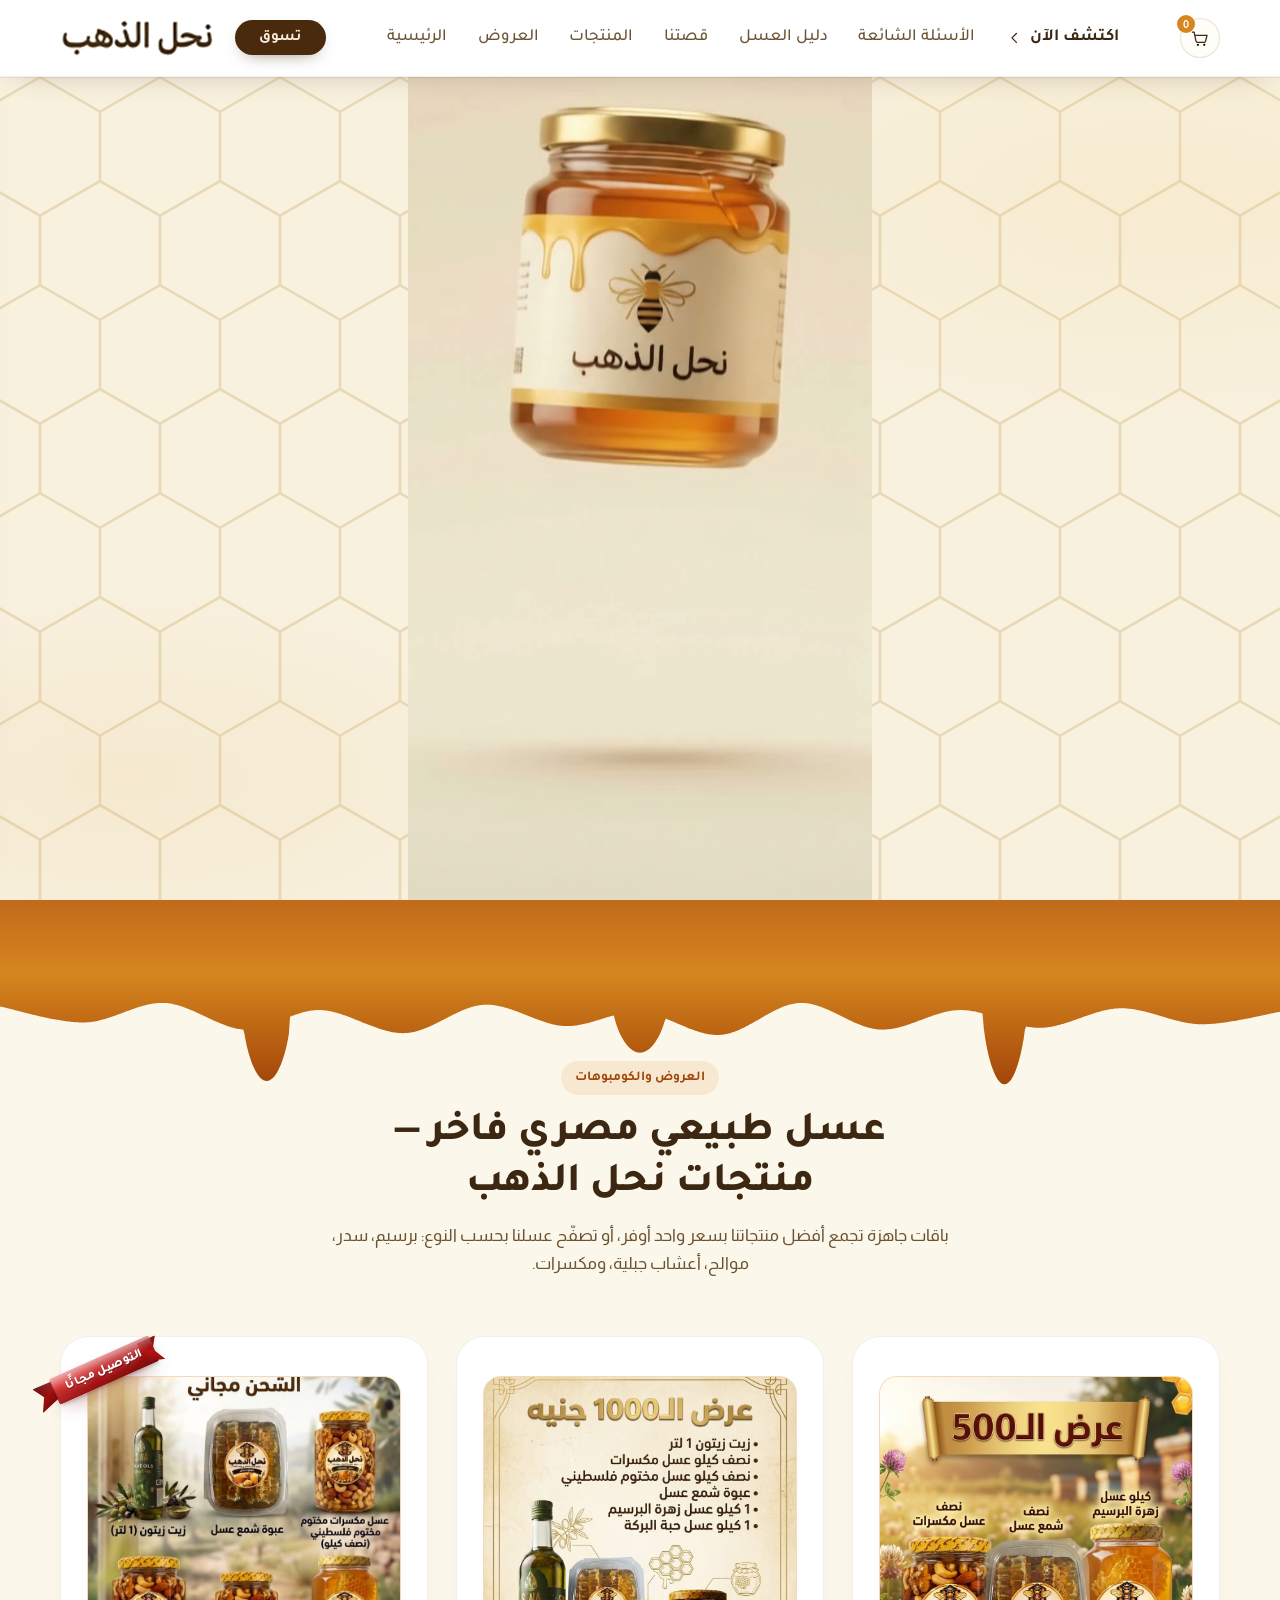
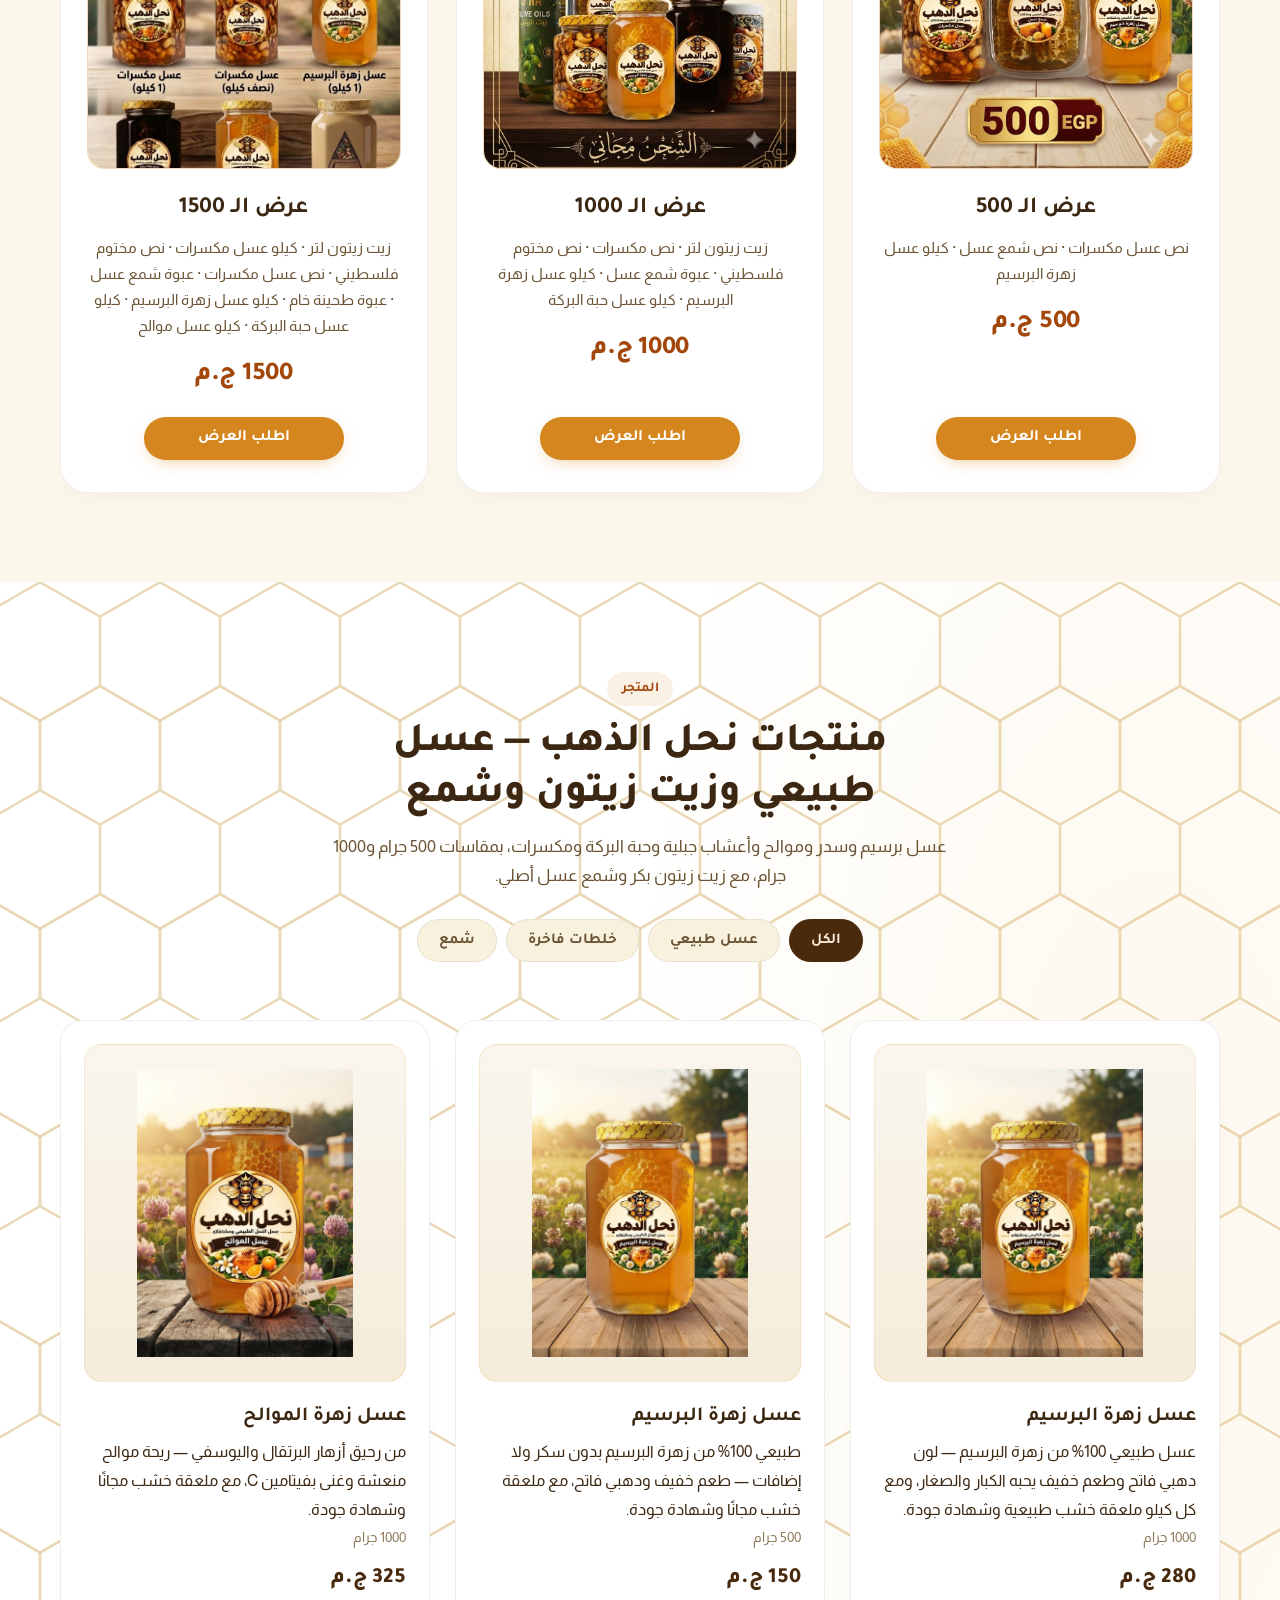
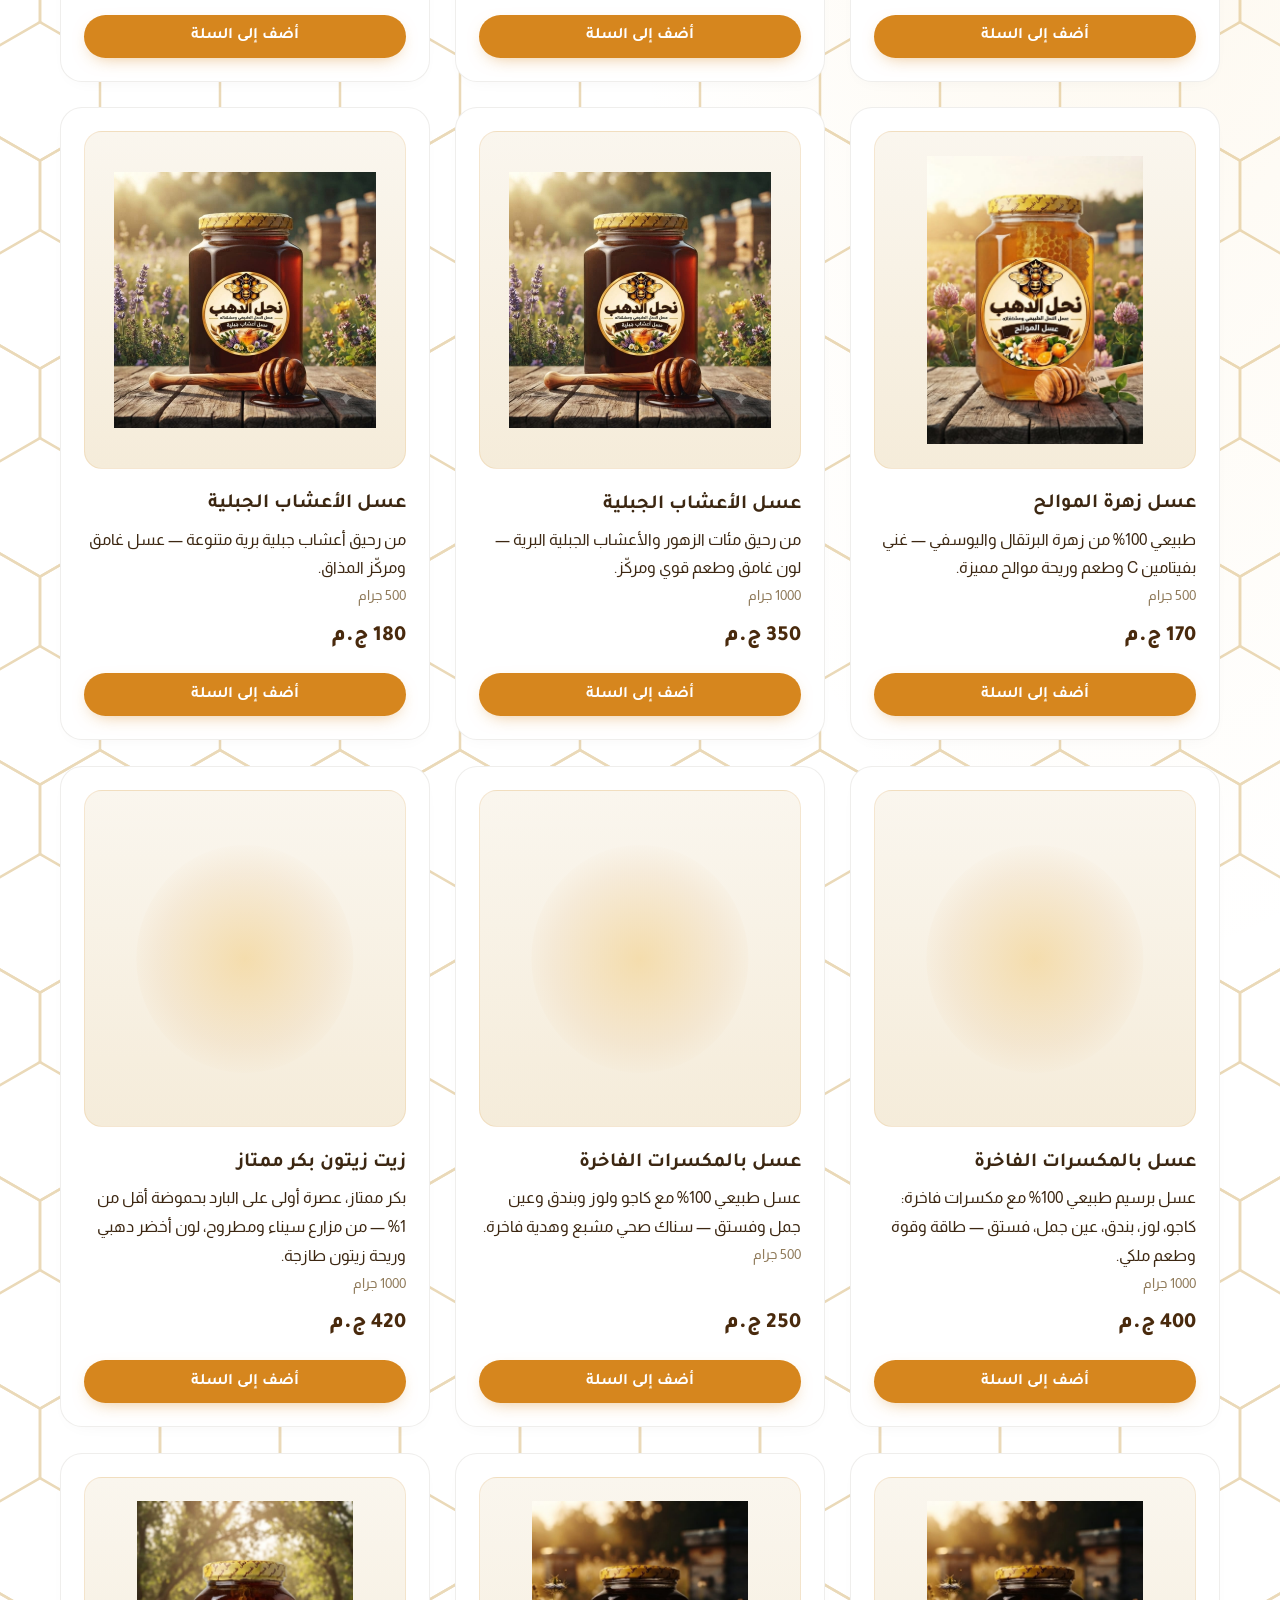
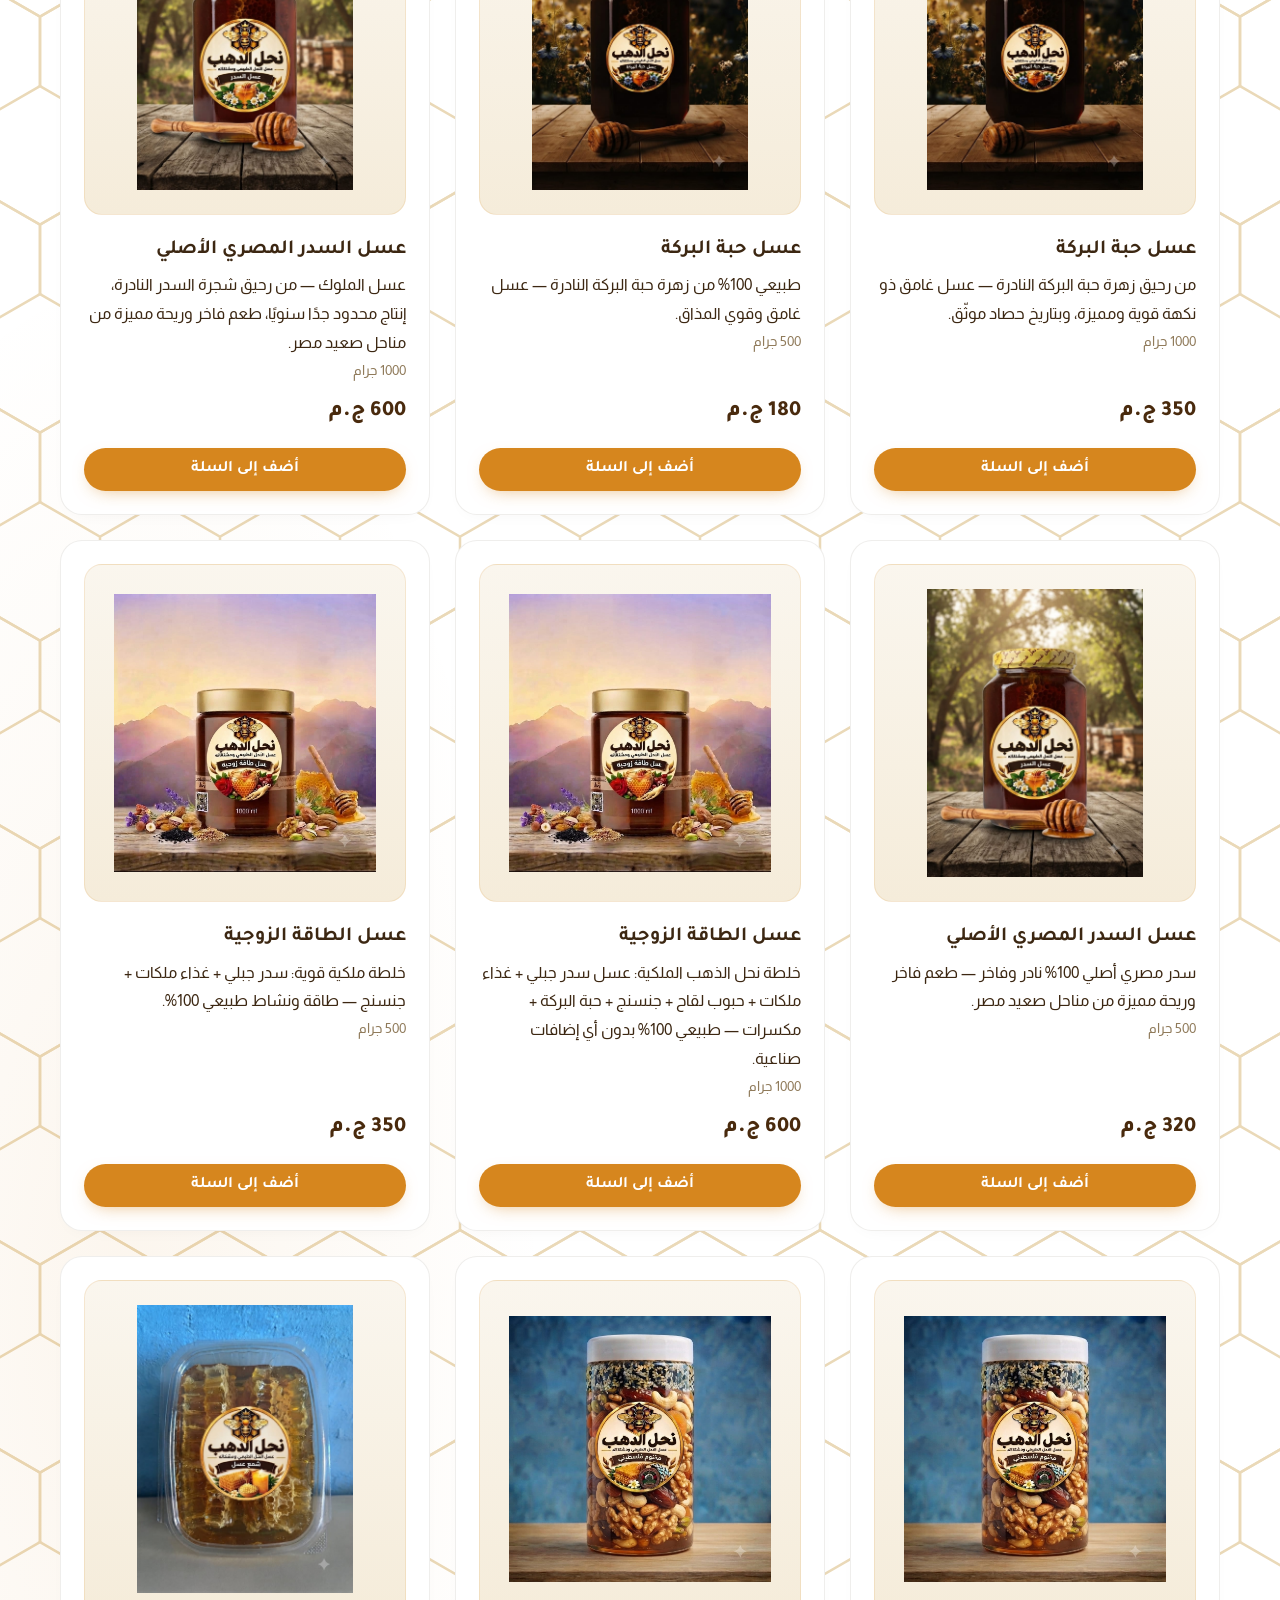
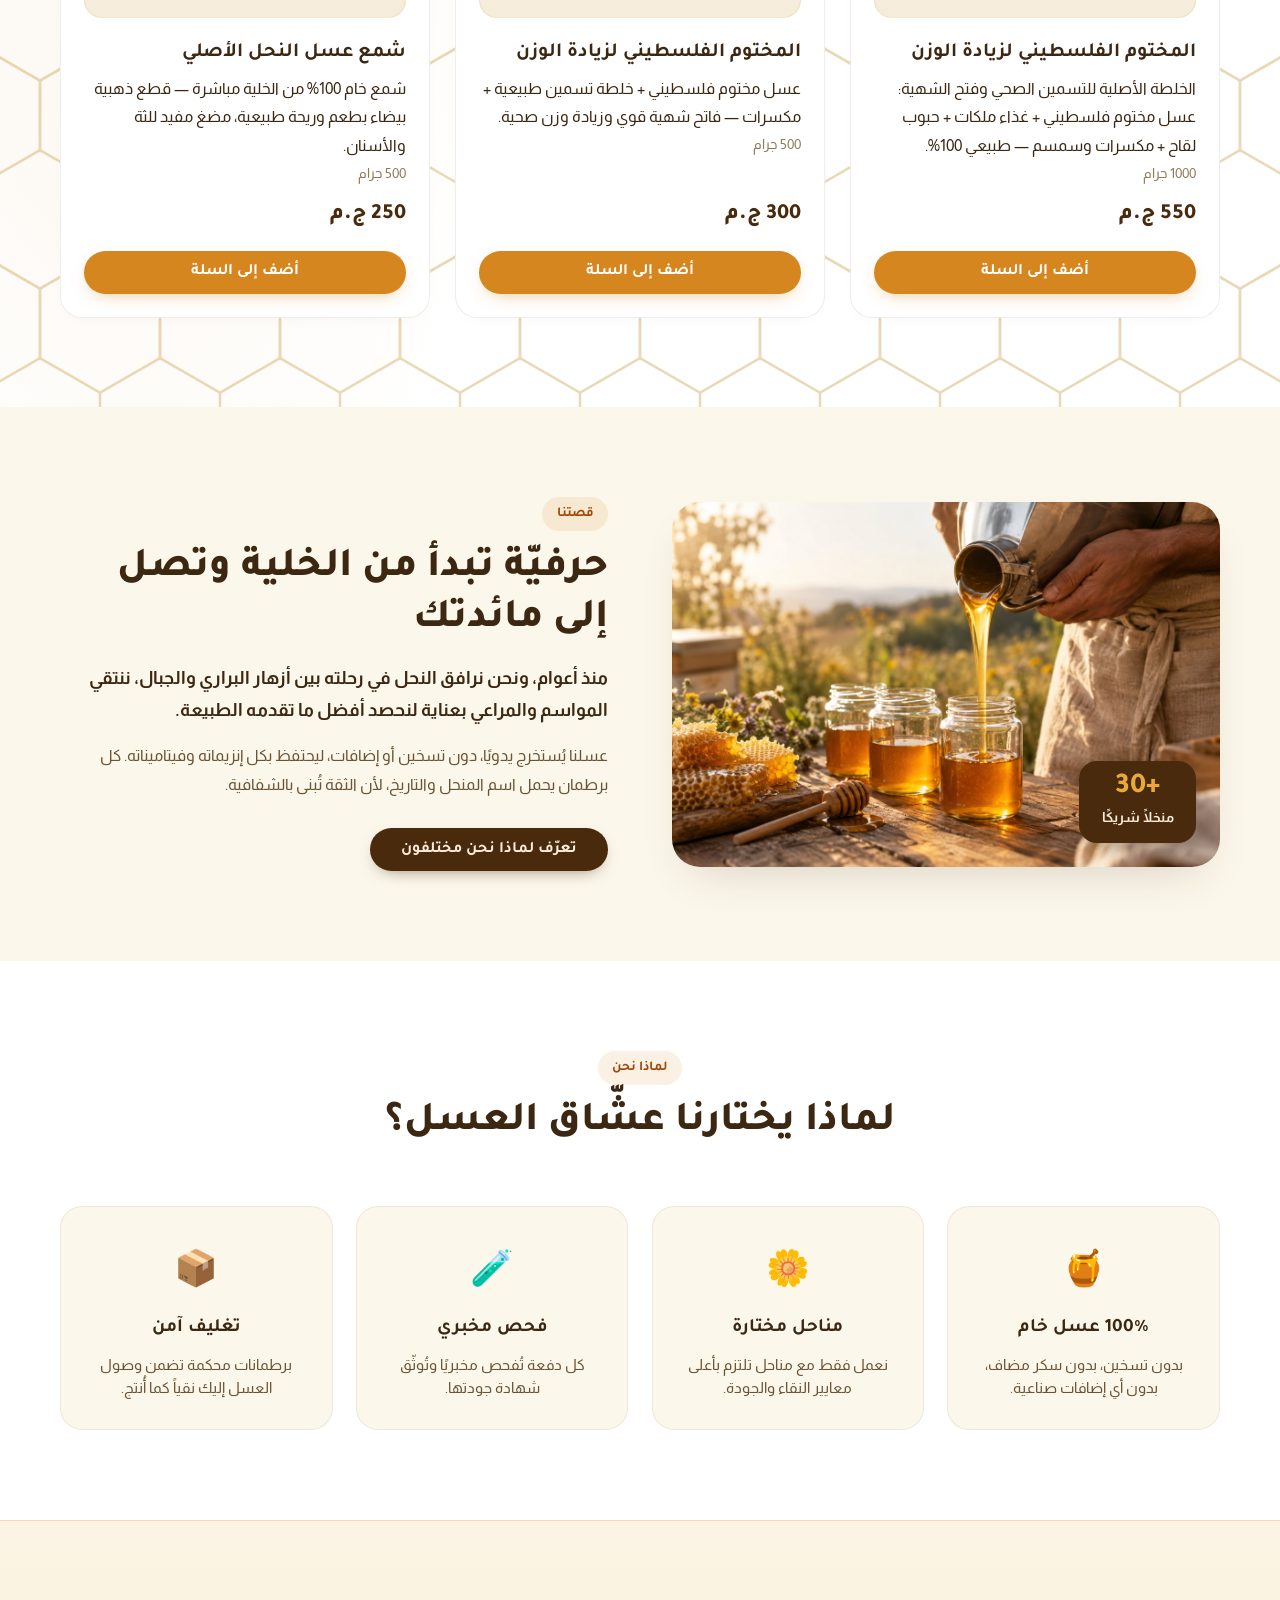
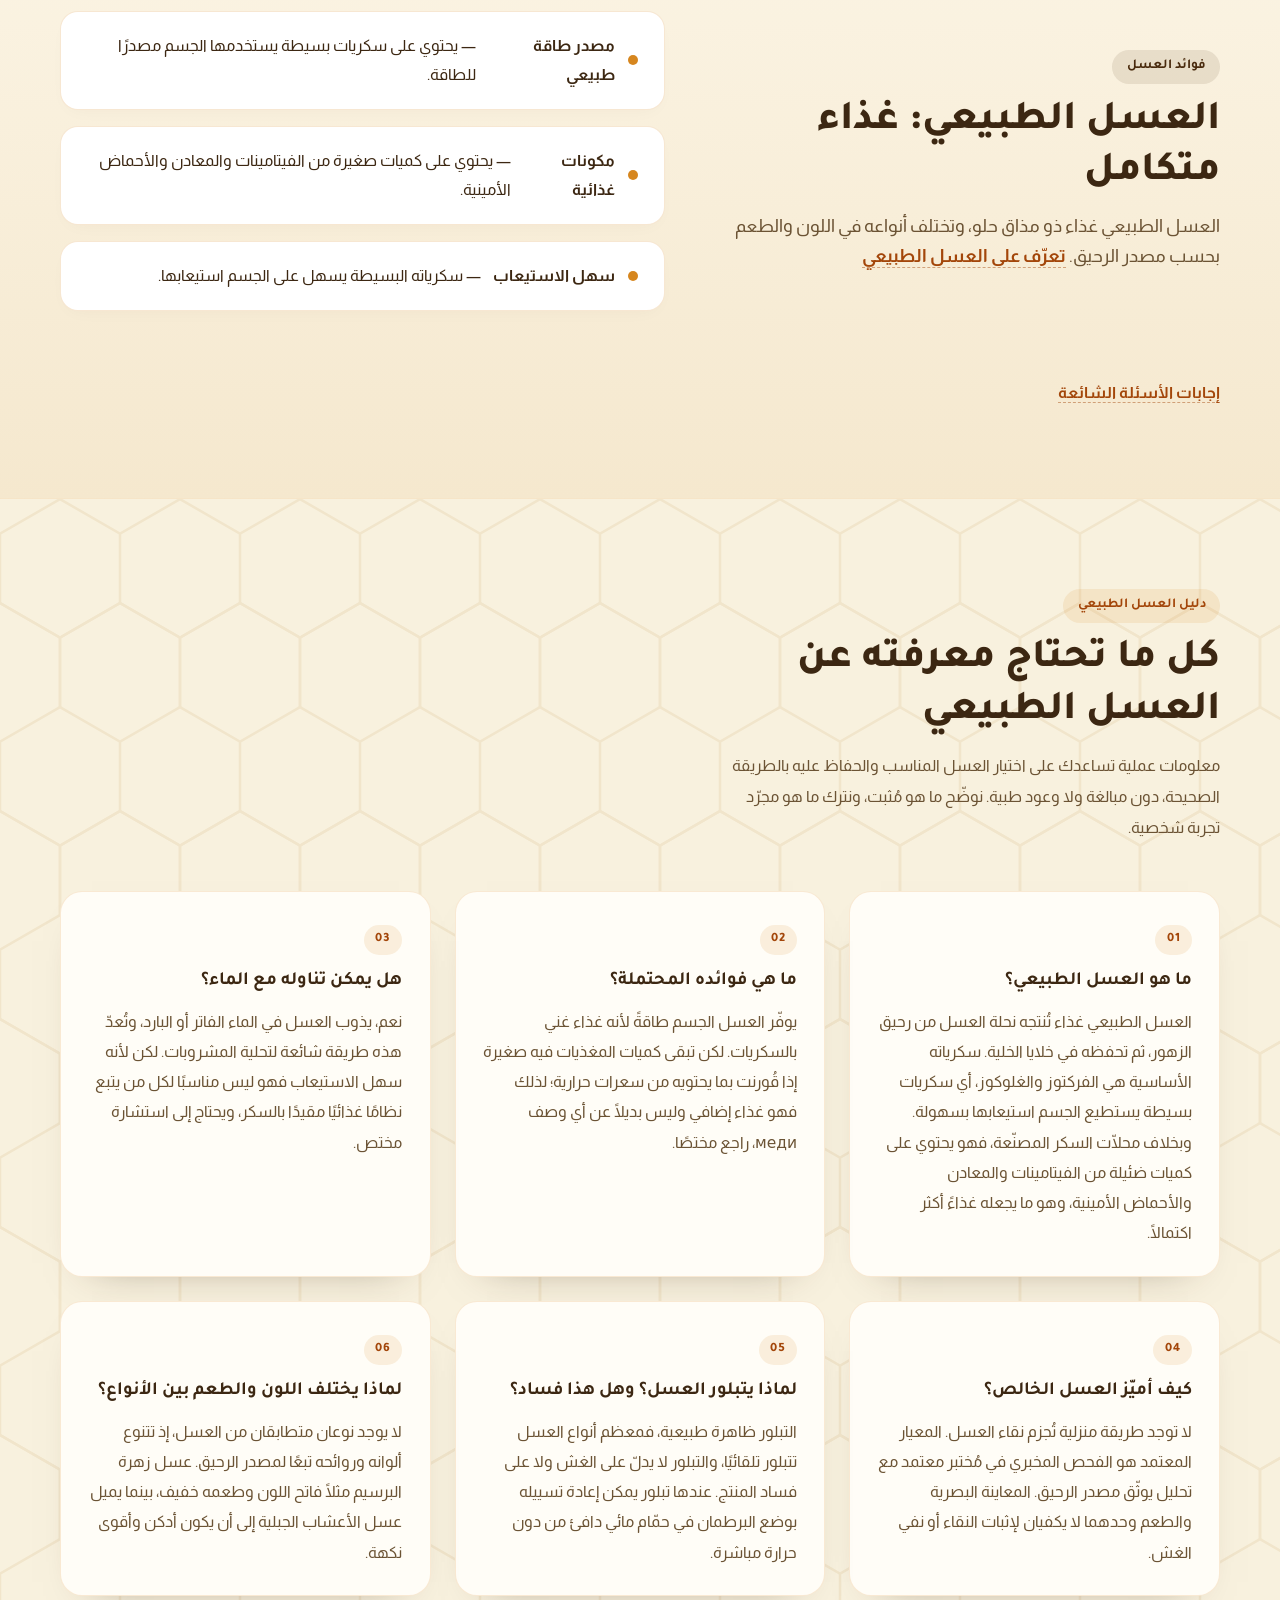
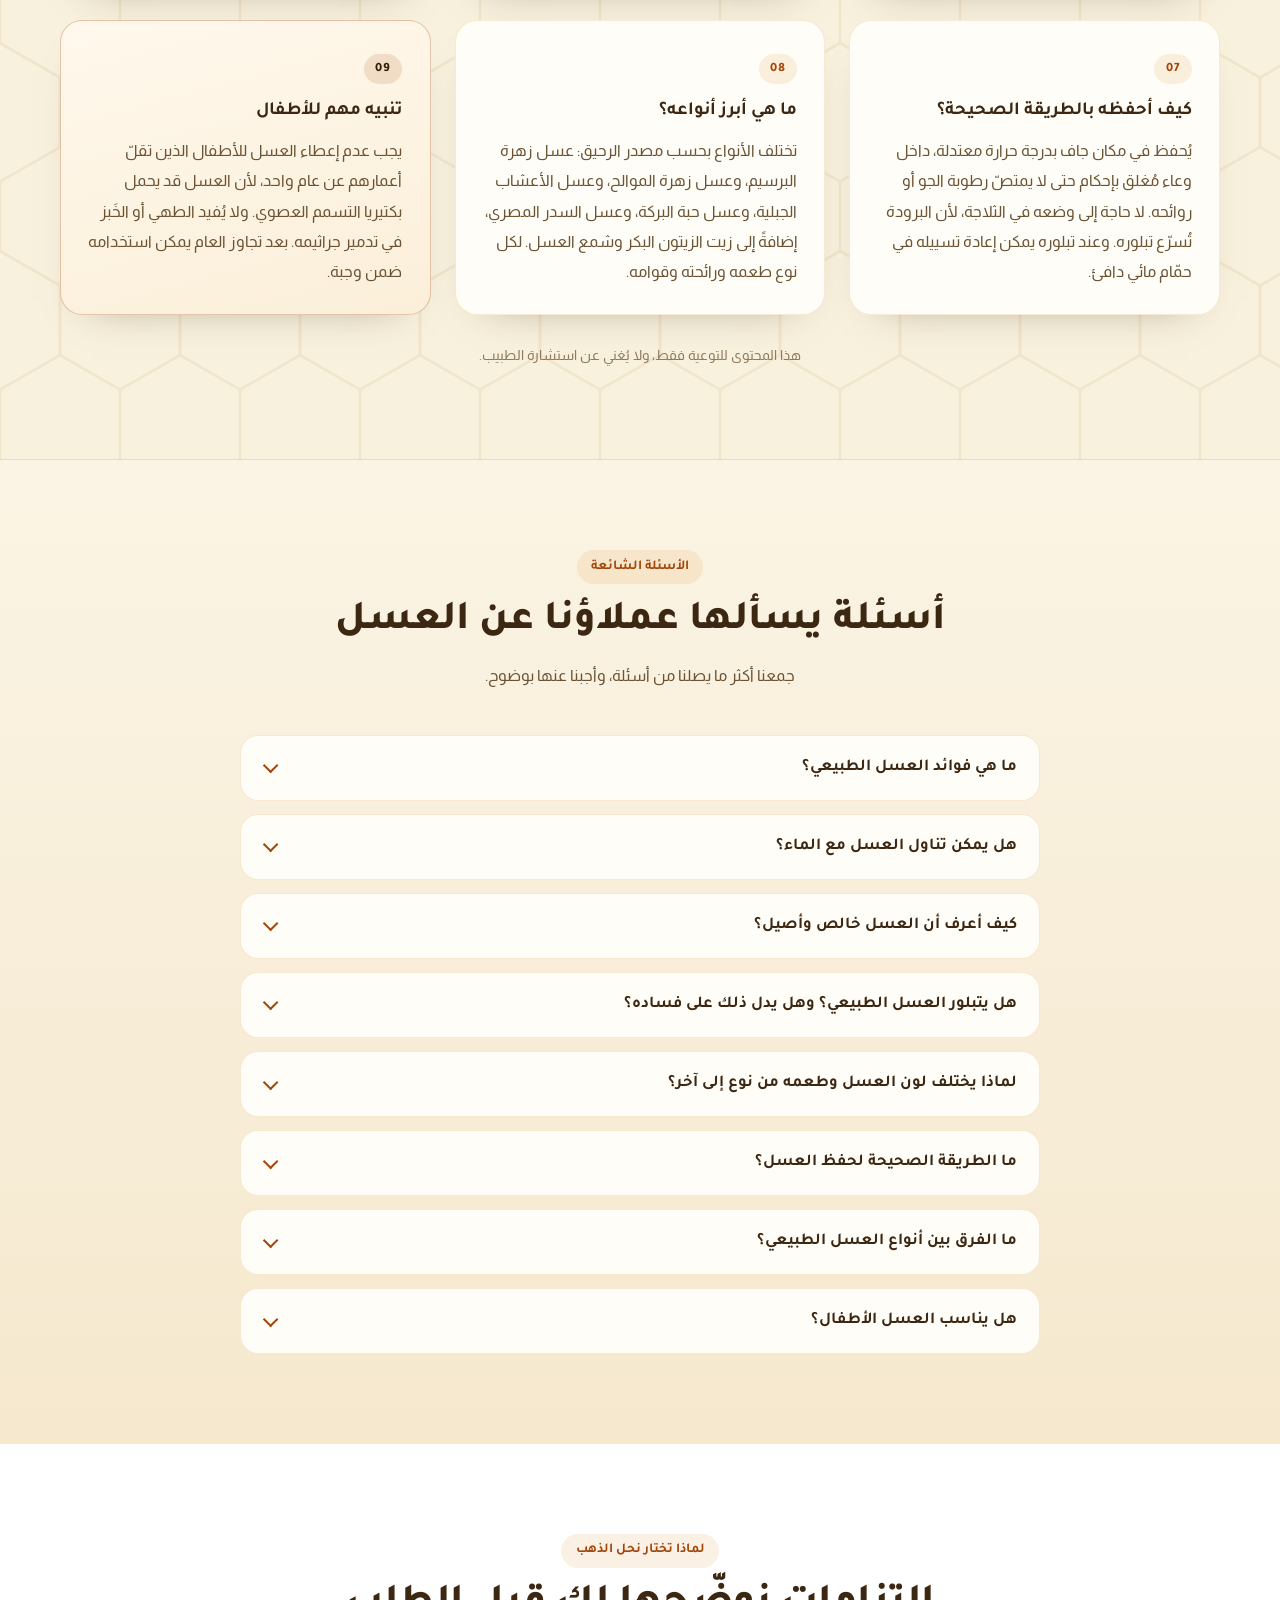
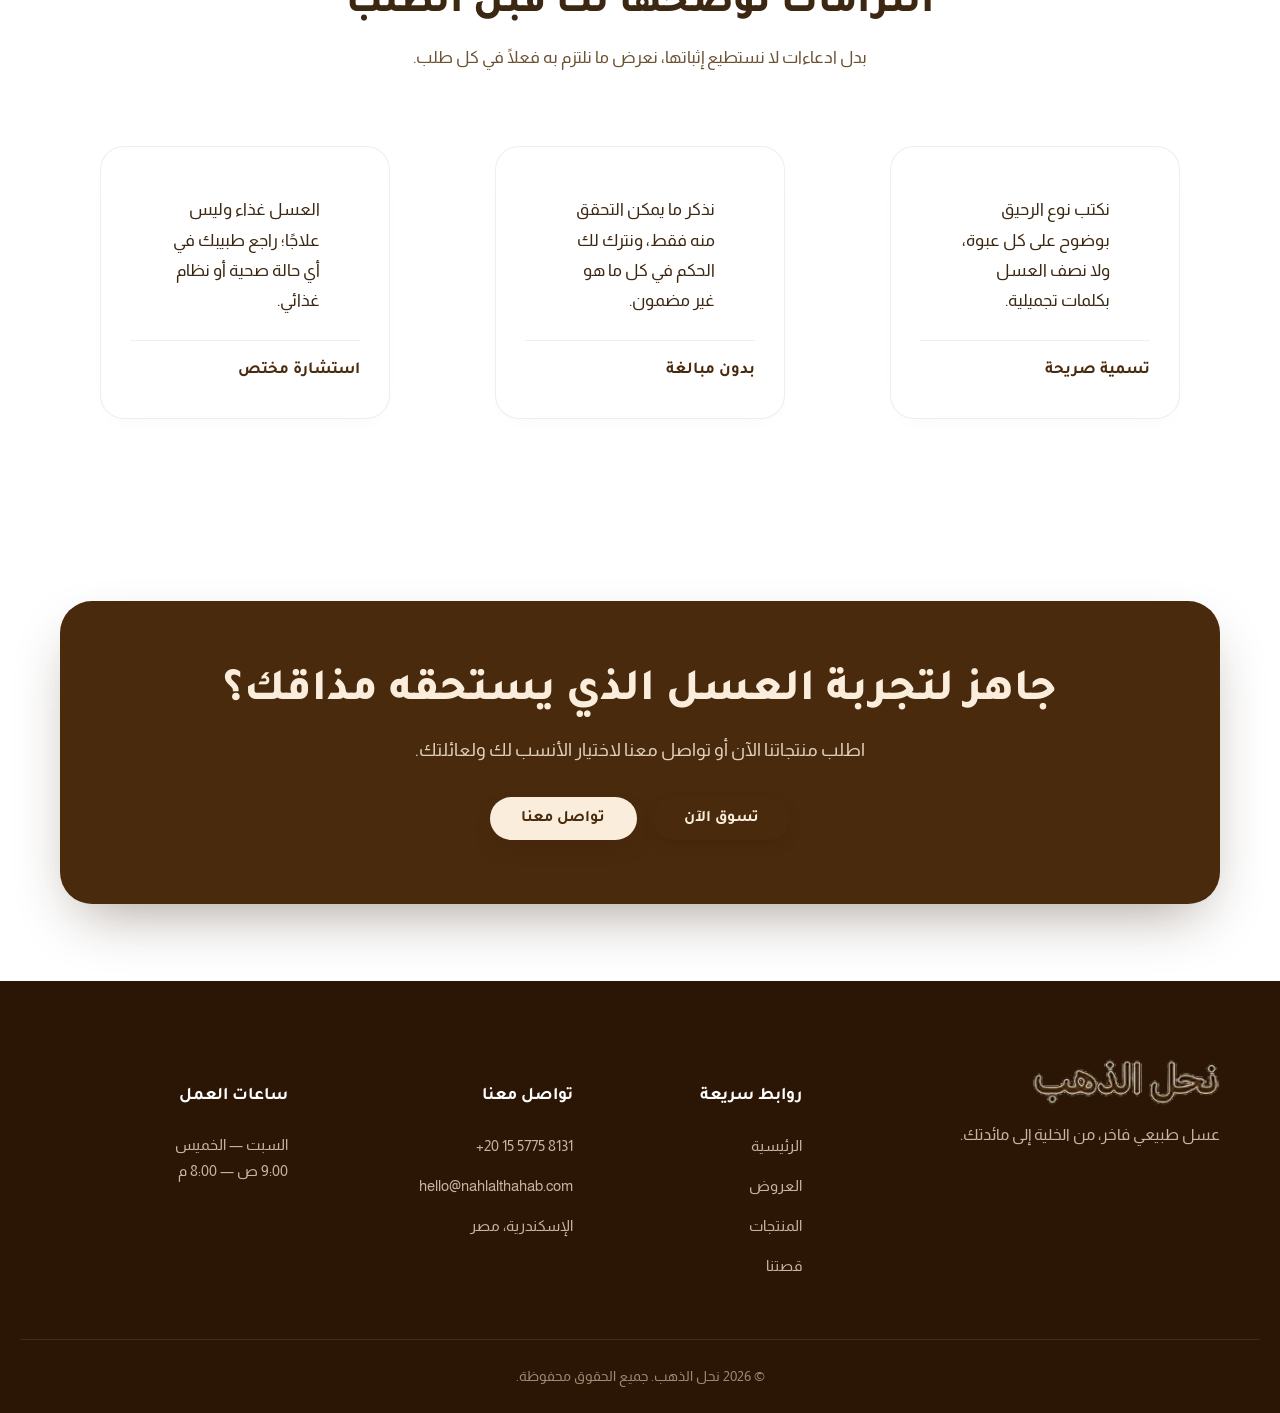
==== index.html @ e9cf7b93 "نحل الذهب — premium Egyptian artisan honey storefront Single-page static site: hero video, 18 produc" ====
<!DOCTYPE html>
<html lang="ar" dir="rtl">
<head>
<meta charset="utf-8">
<meta name="viewport" content="width=device-width, initial-scale=1, viewport-fit=cover">
<meta name="theme-color" content="#F8F1DE">
<title>نحل الذهب | عسل طبيعي مصري فاخر - عسل سدر وبرسيم وموالح</title>
<meta name="description" content="نحل الذهب: متجر عسل طبيعي مصري فاخر. عسل سدر وبرسيم وموالح وأعشاب جبلية وحبة البركة ومكسرات، وزيت زيتون بكر وشمع عسل أصلي. اطلب عبر واتساب مع شحن لكل محافظات مصر.">
<link rel="canonical" href="https://nahlalthahab.com/">
<meta name="robots" content="index, follow, max-image-preview:large, max-snippet:-1, max-video-preview:-1">
<meta name="author" content="نحل الذهب">
<meta name="keywords" content="عسل طبيعي, عسل سدر, عسل برسيم, عسل موالح, عسل حبة البركة, عسل أعشاب جبلية, عسل بالمكسرات, زيت زيتون بكر, شمع عسل, نحل الذهب">

<!-- Open Graph -->
<meta property="og:type" content="website">
<meta property="og:site_name" content="نحل الذهب">
<meta property="og:locale" content="ar_EG">
<meta property="og:title" content="نحل الذهب | عسل طبيعي مصري فاخر - عسل سدر وبرسيم وموالح">
<meta property="og:description" content="نحل الذهب: متجر عسل طبيعي مصري فاخر. عسل سدر وبرسيم وموالح وأعشاب جبلية وحبة البركة ومكسرات، وزيت زيتون بكر وشمع عسل أصلي. اطلب عبر واتساب مع شحن لكل محافظات مصر.">
<meta property="og:url" content="https://nahlalthahab.com/">
<meta property="og:image" content="https://nahlalthahab.com/assets/img/og-cover.jpg">
  <meta property="og:image:width" content="1200">
  <meta property="og:image:height" content="630">
  <meta property="og:image:type" content="image/jpeg">
<meta property="og:image:alt" content="نحل الذهب — عسل طبيعي مصري فاخر">

<!-- Twitter / X -->
<meta name="twitter:card" content="summary_large_image">
  <meta name="twitter:site" content="@nahlalthahab">
  <meta name="twitter:creator" content="@nahlalthahab">
<meta name="twitter:title" content="نحل الذهب | عسل طبيعي مصري فاخر - عسل سدر وبرسيم وموالح">
<meta name="twitter:description" content="نحل الذهب: متجر عسل طبيعي مصري فاخر. عسل سدر وبرسيم وموالح وأعشاب جبلية وحبة البركة ومكسرات، وزيت زيتون بكر وشمع عسل أصلي. اطلب عبر واتساب مع شحن لكل محافظات مصر.">
<meta name="twitter:image" content="https://nahlalthahab.com/assets/img/og-cover.jpg">
<meta name="twitter:image:alt" content="نحل الذهب — عسل طبيعي مصري فاخر">

<!-- Structured data: Organization / WebSite / Store / 18 Products / 3 Offers -->
<script type="application/ld+json">
{
  "@context": "https://schema.org",
  "@graph": [
    {
      "@type": "Organization",
      "@id": "https://nahlalthahab.com/#organization",
      "name": "نحل الذهب",
      "url": "https://nahlalthahab.com/",
      "logo": "https://nahlalthahab.com/assets/img/logo-nahl-al-thahab.png",
      "description": "متجر عسل طبيعي مصري فاخر ومناحل نحل مختارة.",
      "email": "hello@nahlalthahab.com",
      "telephone": "+201557758131",
      "address": {
        "@type": "PostalAddress",
        "addressLocality": "الإسكندرية",
        "addressCountry": "EG"
      },
      "contactPoint": [
        {
          "@type": "ContactPoint",
          "telephone": "+201557758131",
          "contactType": "customer service",
          "areaServed": "EG",
          "availableLanguage": "ar"
        }
      ]
    },
    {
      "@type": "WebSite",
      "@id": "https://nahlalthahab.com/#website",
      "url": "https://nahlalthahab.com/",
      "name": "نحل الذهب",
      "inLanguage": "ar-EG",
      "publisher": {
        "@id": "https://nahlalthahab.com/#organization"
      }
    },
    {
      "@type": "Store",
      "@id": "https://nahlalthahab.com/#store",
      "name": "نحل الذهب",
      "url": "https://nahlalthahab.com/",
      "image": "https://nahlalthahab.com/assets/img/logo-nahl-al-thahab.png",
      "description": "متجر نحل الذهب: عسل طبيعي مصري فاخر، عسل سدر، برسيم، موالح، مكسرات، وزيت زيتون بكر.",
      "telephone": "+201557758131",
      "currenciesAccepted": "EGP",
      "paymentAccepted": "Cash on delivery, WhatsApp",
      "address": {
        "@type": "PostalAddress",
        "addressLocality": "الإسكندرية",
        "addressCountry": "EG"
      },
      "areaServed": {
        "@type": "Country",
        "name": "Egypt"
      },
      "hasOfferCatalog": {
        "@type": "OfferCatalog",
        "name": "منتجات نحل الذهب",
        "itemListElement": [
          {
            "@type": "Offer",
            "position": 1,
            "itemOffered": {
              "@type": "Product",
              "name": "عسل زهرة البرسيم - 1000 جرام",
              "image": [
                "https://nahlalthahab.com/assets/img/products/p01-clover-1kg.jpg"
              ],
              "description": "عسل طبيعي 100% من زهرة البرسيم، لون دهبي فاتح وطعم خفيف، مع ملعقة خشب طبيعية وشهادة جودة.",
              "brand": {
                "@type": "Brand",
                "name": "نحل الذهب"
              },
              "offers": {
                "@type": "Offer",
                "url": "https://nahlalthahab.com/#products",
                "priceCurrency": "EGP",
                "price": "280",
                "availability": "https://schema.org/InStock",
                "itemCondition": "https://schema.org/NewCondition",
                "areaServed": "EG",
                "seller": {
                  "@type": "Organization",
                  "name": "نحل الذهب"
                }
              }
            }
          },
          {
            "@type": "Offer",
            "position": 2,
            "itemOffered": {
              "@type": "Product",
              "name": "عسل زهرة البرسيم - 500 جرام",
              "image": [
                "https://nahlalthahab.com/assets/img/products/p02-clover-500g.jpg"
              ],
              "description": "عسل طبيعي 100% من زهرة البرسيم بدون سكر ولا إضافات، طعم خفيف ودهبي فاتح، مع ملعقة خشب مجانًا.",
              "brand": {
                "@type": "Brand",
                "name": "نحل الذهب"
              },
              "offers": {
                "@type": "Offer",
                "url": "https://nahlalthahab.com/#products",
                "priceCurrency": "EGP",
                "price": "150",
                "availability": "https://schema.org/InStock",
                "itemCondition": "https://schema.org/NewCondition",
                "areaServed": "EG",
                "seller": {
                  "@type": "Organization",
                  "name": "نحل الذهب"
                }
              }
            }
          },
          {
            "@type": "Offer",
            "position": 3,
            "itemOffered": {
              "@type": "Product",
              "name": "عسل زهرة الموالح - 1000 جرام",
              "image": [
                "https://nahlalthahab.com/assets/img/products/p03-citrus-1kg.jpg"
              ],
              "description": "عسل من رحيق أزهار البرتقال واليوسفي، ريحة موالح منعشة وغني بفيتامين C، مع ملعقة خشب مجانًا.",
              "brand": {
                "@type": "Brand",
                "name": "نحل الذهب"
              },
              "offers": {
                "@type": "Offer",
                "url": "https://nahlalthahab.com/#products",
                "priceCurrency": "EGP",
                "price": "325",
                "availability": "https://schema.org/InStock",
                "itemCondition": "https://schema.org/NewCondition",
                "areaServed": "EG",
                "seller": {
                  "@type": "Organization",
                  "name": "نحل الذهب"
                }
              }
            }
          },
          {
            "@type": "Offer",
            "position": 4,
            "itemOffered": {
              "@type": "Product",
              "name": "عسل زهرة الموالح - 500 جرام",
              "image": [
                "https://nahlalthahab.com/assets/img/products/p04-citrus-500g.jpg"
              ],
              "description": "عسل طبيعي 100% من زهرة البرتقال واليوسفي، غني بفيتامين C وطعم وريحة موالح مميزة.",
              "brand": {
                "@type": "Brand",
                "name": "نحل الذهب"
              },
              "offers": {
                "@type": "Offer",
                "url": "https://nahlalthahab.com/#products",
                "priceCurrency": "EGP",
                "price": "170",
                "availability": "https://schema.org/InStock",
                "itemCondition": "https://schema.org/NewCondition",
                "areaServed": "EG",
                "seller": {
                  "@type": "Organization",
                  "name": "نحل الذهب"
                }
              }
            }
          },
          {
            "@type": "Offer",
            "position": 5,
            "itemOffered": {
              "@type": "Product",
              "name": "عسل الأعشاب الجبلية - 1000 جرام",
              "image": [
                "https://nahlalthahab.com/assets/img/products/p05-mountain-herbs-1kg.jpg"
              ],
              "description": "عسل من رحيق مئات الزهور والأعشاب الجبلية البرية، لون غامق وطعم قوي.",
              "brand": {
                "@type": "Brand",
                "name": "نحل الذهب"
              },
              "offers": {
                "@type": "Offer",
                "url": "https://nahlalthahab.com/#products",
                "priceCurrency": "EGP",
                "price": "350",
                "availability": "https://schema.org/InStock",
                "itemCondition": "https://schema.org/NewCondition",
                "areaServed": "EG",
                "seller": {
                  "@type": "Organization",
                  "name": "نحل الذهب"
                }
              }
            }
          },
          {
            "@type": "Offer",
            "position": 6,
            "itemOffered": {
              "@type": "Product",
              "name": "عسل الأعشاب الجبلية - 500 جرام",
              "image": [
                "https://nahlalthahab.com/assets/img/products/p06-mountain-herbs-500g.jpg"
              ],
              "description": "عسل من رحيق أعشاب جبلية برية متنوعة، غامق ومركّز المذاق.",
              "brand": {
                "@type": "Brand",
                "name": "نحل الذهب"
              },
              "offers": {
                "@type": "Offer",
                "url": "https://nahlalthahab.com/#products",
                "priceCurrency": "EGP",
                "price": "180",
                "availability": "https://schema.org/InStock",
                "itemCondition": "https://schema.org/NewCondition",
                "areaServed": "EG",
                "seller": {
                  "@type": "Organization",
                  "name": "نحل الذهب"
                }
              }
            }
          },
          {
            "@type": "Offer",
            "position": 7,
            "itemOffered": {
              "@type": "Product",
              "name": "عسل بالمكسرات الفاخرة - 1000 جرام",
              "image": [
                "https://nahlalthahab.com/assets/img/products/p07-nuts-1kg.jpg"
              ],
              "description": "عسل برسيم طبيعي 100% مع مكسرات فاخرة: كاجو، لوز، بندق، عين جمل، فستق.",
              "brand": {
                "@type": "Brand",
                "name": "نحل الذهب"
              },
              "offers": {
                "@type": "Offer",
                "url": "https://nahlalthahab.com/#products",
                "priceCurrency": "EGP",
                "price": "400",
                "availability": "https://schema.org/InStock",
                "itemCondition": "https://schema.org/NewCondition",
                "areaServed": "EG",
                "seller": {
                  "@type": "Organization",
                  "name": "نحل الذهب"
                }
              }
            }
          },
          {
            "@type": "Offer",
            "position": 8,
            "itemOffered": {
              "@type": "Product",
              "name": "عسل بالمكسرات الفاخرة - 500 جرام",
              "image": [
                "https://nahlalthahab.com/assets/img/products/p08-nuts-500g.jpg"
              ],
              "description": "عسل طبيعي 100% مع كاجو ولوز وبندق وعين جمل وفستق، سناك صحي مشبع وهدية فاخرة.",
              "brand": {
                "@type": "Brand",
                "name": "نحل الذهب"
              },
              "offers": {
                "@type": "Offer",
                "url": "https://nahlalthahab.com/#products",
                "priceCurrency": "EGP",
                "price": "250",
                "availability": "https://schema.org/InStock",
                "itemCondition": "https://schema.org/NewCondition",
                "areaServed": "EG",
                "seller": {
                  "@type": "Organization",
                  "name": "نحل الذهب"
                }
              }
            }
          },
          {
            "@type": "Offer",
            "position": 9,
            "itemOffered": {
              "@type": "Product",
              "name": "زيت زيتون بكر ممتاز - 1000 جرام",
              "image": [
                "https://nahlalthahab.com/assets/img/products/p09-olive-oil-1l.jpg"
              ],
              "description": "زيت زيتون بكر ممتاز، عصرة أولى على البارد بحموضة أقل من 1%، من مزارع سيناء ومطروح.",
              "brand": {
                "@type": "Brand",
                "name": "نحل الذهب"
              },
              "offers": {
                "@type": "Offer",
                "url": "https://nahlalthahab.com/#products",
                "priceCurrency": "EGP",
                "price": "420",
                "availability": "https://schema.org/InStock",
                "itemCondition": "https://schema.org/NewCondition",
                "areaServed": "EG",
                "seller": {
                  "@type": "Organization",
                  "name": "نحل الذهب"
                }
              }
            }
          },
          {
            "@type": "Offer",
            "position": 10,
            "itemOffered": {
              "@type": "Product",
              "name": "عسل حبة البركة - 1000 جرام",
              "image": [
                "https://nahlalthahab.com/assets/img/products/p10-blackseed-1kg.jpg"
              ],
              "description": "من رحيق زهرة حبة البركة النادرة — عسل غامق ذو نكهة قوية ومميزة، وبتاريخ حصاد موثّق.",
              "brand": {
                "@type": "Brand",
                "name": "نحل الذهب"
              },
              "offers": {
                "@type": "Offer",
                "url": "https://nahlalthahab.com/#products",
                "priceCurrency": "EGP",
                "price": "350",
                "availability": "https://schema.org/InStock",
                "itemCondition": "https://schema.org/NewCondition",
                "areaServed": "EG",
                "seller": {
                  "@type": "Organization",
                  "name": "نحل الذهب"
                }
              }
            }
          },
          {
            "@type": "Offer",
            "position": 11,
            "itemOffered": {
              "@type": "Product",
              "name": "عسل حبة البركة - 500 جرام",
              "image": [
                "https://nahlalthahab.com/assets/img/products/p11-blackseed-500g.jpg"
              ],
              "description": "طبيعي 100% من زهرة حبة البركة النادرة — عسل غامق وقوي المذاق.",
              "brand": {
                "@type": "Brand",
                "name": "نحل الذهب"
              },
              "offers": {
                "@type": "Offer",
                "url": "https://nahlalthahab.com/#products",
                "priceCurrency": "EGP",
                "price": "180",
                "availability": "https://schema.org/InStock",
                "itemCondition": "https://schema.org/NewCondition",
                "areaServed": "EG",
                "seller": {
                  "@type": "Organization",
                  "name": "نحل الذهب"
                }
              }
            }
          },
          {
            "@type": "Offer",
            "position": 12,
            "itemOffered": {
              "@type": "Product",
              "name": "عسل السدر المصري الأصلي - 1000 جرام",
              "image": [
                "https://nahlalthahab.com/assets/img/products/p12-sidr-1kg.jpg"
              ],
              "description": "عسل الملوك من رحيق شجرة السدر النادرة، إنتاج محدود جدًا سنويًا، من مناحل صعيد مصر.",
              "brand": {
                "@type": "Brand",
                "name": "نحل الذهب"
              },
              "offers": {
                "@type": "Offer",
                "url": "https://nahlalthahab.com/#products",
                "priceCurrency": "EGP",
                "price": "600",
                "availability": "https://schema.org/InStock",
                "itemCondition": "https://schema.org/NewCondition",
                "areaServed": "EG",
                "seller": {
                  "@type": "Organization",
                  "name": "نحل الذهب"
                }
              }
            }
          },
          {
            "@type": "Offer",
            "position": 13,
            "itemOffered": {
              "@type": "Product",
              "name": "عسل السدر المصري الأصلي - 500 جرام",
              "image": [
                "https://nahlalthahab.com/assets/img/products/p13-sidr-500g.jpg"
              ],
              "description": "سدر مصري أصلي 100% نادر وفاخر — طعم فاخر وريحة مميزة من مناحل صعيد مصر.",
              "brand": {
                "@type": "Brand",
                "name": "نحل الذهب"
              },
              "offers": {
                "@type": "Offer",
                "url": "https://nahlalthahab.com/#products",
                "priceCurrency": "EGP",
                "price": "320",
                "availability": "https://schema.org/InStock",
                "itemCondition": "https://schema.org/NewCondition",
                "areaServed": "EG",
                "seller": {
                  "@type": "Organization",
                  "name": "نحل الذهب"
                }
              }
            }
          },
          {
            "@type": "Offer",
            "position": 14,
            "itemOffered": {
              "@type": "Product",
              "name": "عسل الطاقة الزوجية - 1000 جرام",
              "image": [
                "https://nahlalthahab.com/assets/img/products/p14-royal-energy-1kg.jpg"
              ],
              "description": "خلطة ملكية: عسل سدر جبلي مع غذاء ملكات وحبوب لقاح وجنسنج وحبة البركة ومكسرات.",
              "brand": {
                "@type": "Brand",
                "name": "نحل الذهب"
              },
              "offers": {
                "@type": "Offer",
                "url": "https://nahlalthahab.com/#products",
                "priceCurrency": "EGP",
                "price": "600",
                "availability": "https://schema.org/InStock",
                "itemCondition": "https://schema.org/NewCondition",
                "areaServed": "EG",
                "seller": {
                  "@type": "Organization",
                  "name": "نحل الذهب"
                }
              }
            }
          },
          {
            "@type": "Offer",
            "position": 15,
            "itemOffered": {
              "@type": "Product",
              "name": "عسل الطاقة الزوجية - 500 جرام",
              "image": [
                "https://nahlalthahab.com/assets/img/products/p15-royal-energy-500g.jpg"
              ],
              "description": "خلطة ملكية: سدر جبلي مع غذاء ملكات وجنسنج، طاقة ونشاط طبيعي 100%.",
              "brand": {
                "@type": "Brand",
                "name": "نحل الذهب"
              },
              "offers": {
                "@type": "Offer",
                "url": "https://nahlalthahab.com/#products",
                "priceCurrency": "EGP",
                "price": "350",
                "availability": "https://schema.org/InStock",
                "itemCondition": "https://schema.org/NewCondition",
                "areaServed": "EG",
                "seller": {
                  "@type": "Organization",
                  "name": "نحل الذهب"
                }
              }
            }
          },
          {
            "@type": "Offer",
            "position": 16,
            "itemOffered": {
              "@type": "Product",
              "name": "المختوم الفلسطيني لزيادة الوزن - 1000 جرام",
              "image": [
                "https://nahlalthahab.com/assets/img/products/p16-palestinian-1kg.jpg"
              ],
              "description": "خلطة مختوم فلسطيني الأصلي للتسمين الصحي وفتح الشهية، مع غذاء ملكات ومكسرات وسمسم.",
              "brand": {
                "@type": "Brand",
                "name": "نحل الذهب"
              },
              "offers": {
                "@type": "Offer",
                "url": "https://nahlalthahab.com/#products",
                "priceCurrency": "EGP",
                "price": "550",
                "availability": "https://schema.org/InStock",
                "itemCondition": "https://schema.org/NewCondition",
                "areaServed": "EG",
                "seller": {
                  "@type": "Organization",
                  "name": "نحل الذهب"
                }
              }
            }
          },
          {
            "@type": "Offer",
            "position": 17,
            "itemOffered": {
              "@type": "Product",
              "name": "المختوم الفلسطيني لزيادة الوزن - 500 جرام",
              "image": [
                "https://nahlalthahab.com/assets/img/products/p17-palestinian-500g.jpg"
              ],
              "description": "عسل مختوم فلسطيني مع خلطة تسمين طبيعية ومكسرات، فاتح شهية قوي وزيادة وزن صحية.",
              "brand": {
                "@type": "Brand",
                "name": "نحل الذهب"
              },
              "offers": {
                "@type": "Offer",
                "url": "https://nahlalthahab.com/#products",
                "priceCurrency": "EGP",
                "price": "300",
                "availability": "https://schema.org/InStock",
                "itemCondition": "https://schema.org/NewCondition",
                "areaServed": "EG",
                "seller": {
                  "@type": "Organization",
                  "name": "نحل الذهب"
                }
              }
            }
          },
          {
            "@type": "Offer",
            "position": 18,
            "itemOffered": {
              "@type": "Product",
              "name": "شمع عسل النحل الأصلي - 500 جرام",
              "image": [
                "https://nahlalthahab.com/assets/img/products/p18-waxcomb-500g.jpg"
              ],
              "description": "شمع عسل خام 100% من الخلية مباشرة، قطع ذهبية بطعم وريحة طبيعية.",
              "brand": {
                "@type": "Brand",
                "name": "نحل الذهب"
              },
              "offers": {
                "@type": "Offer",
                "url": "https://nahlalthahab.com/#products",
                "priceCurrency": "EGP",
                "price": "250",
                "availability": "https://schema.org/InStock",
                "itemCondition": "https://schema.org/NewCondition",
                "areaServed": "EG",
                "seller": {
                  "@type": "Organization",
                  "name": "نحل الذهب"
                }
              }
            }
          }
        ]
      }
    },
    {
      "@type": "WebPage",
      "@id": "https://nahlalthahab.com/#webpage",
      "url": "https://nahlalthahab.com/",
      "name": "نحل الذهب | عسل طبيعي مصري فاخر",
      "isPartOf": {
        "@id": "https://nahlalthahab.com/#website"
      },
      "about": {
        "@id": "https://nahlalthahab.com/#organization"
      },
      "inLanguage": "ar-EG"
    },
    {
      "@type": "Offer",
      "name": "عرض ال500 جنيه",
      "image": [
        "https://nahlalthahab.com/assets/img/offers/offer-500.jpg"
      ],
      "description": "كومبو من نحل الذهب يشمل: نصف عسل مكسرات، نصف شمع عسل، كيلو عسل زهرة البرسيم.",
      "priceCurrency": "EGP",
      "price": "500",
      "availability": "https://schema.org/InStock"
    },
    {
      "@type": "Offer",
      "name": "عرض ال1000 جنيه",
      "image": [
        "https://nahlalthahab.com/assets/img/offers/offer-1000.jpg"
      ],
      "description": "كومبو من نحل الذهب يشمل: زيت زيتون لتر، نصف مكسرات، نصف مختوم فلسطيني، عبوة شمع عسل، كيلو عسل زهرة البرسيم، كيلو عسل حبة البركة.",
      "priceCurrency": "EGP",
      "price": "1000",
      "availability": "https://schema.org/InStock"
    },
    {
      "@type": "Offer",
      "name": "عرض ال1500 جنيه",
      "image": [
        "https://nahlalthahab.com/assets/img/offers/offer-1500.jpg"
      ],
      "description": "كومبو من نحل الذهب يشمل: زيت زيتون لتر، كيلو عسل مكسرات، نصف مختوم فلسطيني، نصف عسل مكسرات، عبوة شمع عسل، عبوة طحينة خام، كيلو عسل زهرة البرسيم، كيلو عسل حبة البركة، كيلو عسل موالح.",
      "priceCurrency": "EGP",
      "price": "1500",
      "availability": "https://schema.org/InStock"
    }
  ]
}
</script>
  <script type="application/ld+json">
    {"@context": "https://schema.org", "@type": "FAQPage", "mainEntity": [{"@type": "Question", "name": "ما هي فوائد العسل الطبيعي؟", "acceptedAnswer": {"@type": "Answer", "text": "يوفّر العسل الجسم طاقةً لأنه غذاء غني بالسكريات. لكن تبقى كميات المغذيات فيه صغيرة إذا قُورنت بما يحتويه من سعرات حرارية؛ لذلك فهو غذاء إضافي وليس بديلًا عن أي وصف меди، راجع مختصًا."}}, {"@type": "Question", "name": "هل يمكن تناول العسل مع الماء؟", "acceptedAnswer": {"@type": "Answer", "text": "نعم، يذوب العسل في الماء الفاتر أو البارد، وتُعدّ هذه طريقة شائعة لتحلية المشروبات. لكن لأنه سهل الاستيعاب فهو ليس مناسبًا لكل من يتبع نظامًا غذائيًا مقيدًا بالسكر، ويحتاج إلى استشارة مختص."}}, {"@type": "Question", "name": "كيف أعرف أن العسل خالص وأصيل؟", "acceptedAnswer": {"@type": "Answer", "text": "لا توجد طريقة منزلية تُجزم نقاء العسل. المعيار المعتمد هو الفحص المخبري في مُختبر معتمد مع تحليل يوثّق مصدر الرحيق. المعاينة البصرية والطعم وحدهما لا يكفيان لإثبات النقاء أو نفي الغش."}}, {"@type": "Question", "name": "هل يتبلور العسل الطبيعي؟ وهل يدل ذلك على فساده؟", "acceptedAnswer": {"@type": "Answer", "text": "التبلور ظاهرة طبيعية، فمعظم أنواع العسل تتبلور تلقائيًا، والتبلور لا يدلّ على الغش ولا على فساد المنتج. عندها تبلور يمكن إعادة تسييله بوضع البرطمان في حمّام مائي دافئ من دون حرارة مباشرة."}}, {"@type": "Question", "name": "لماذا يختلف لون العسل وطعمه من نوع إلى آخر؟", "acceptedAnswer": {"@type": "Answer", "text": "لا يوجد نوعان متطابقان من العسل، إذ تتنوع ألوانه وروائحه تبعًا لمصدر الرحيق. عسل زهرة البرسيم مثلًا فاتح اللون وطعمه خفيف، بينما يميل عسل الأعشاب الجبلية إلى أن يكون أدكن وأقوى نكهة."}}, {"@type": "Question", "name": "ما الطريقة الصحيحة لحفظ العسل؟", "acceptedAnswer": {"@type": "Answer", "text": "يُحفظ في مكان جاف بدرجة حرارة معتدلة، داخل وعاء مُغلق بإحكام حتى لا يمتصّ رطوبة الجو أو روائحه. لا حاجة إلى وضعه في الثلاجة، لأن البرودة تُسرّع تبلوره. وعند تبلوره يمكن إعادة تسييله في حمّام مائي دافئ."}}, {"@type": "Question", "name": "ما الفرق بين أنواع العسل الطبيعي؟", "acceptedAnswer": {"@type": "Answer", "text": "تختلف الأنواع بحسب مصدر الرحيق: عسل زهرة البرسيم، وعسل زهرة الموالح، وعسل الأعشاب الجبلية، وعسل حبة البركة، وعسل السدر المصري، إضافةً إلى زيت الزيتون البكر وشمع العسل. لكل نوع طعمه ورائحته وقوامه."}}, {"@type": "Question", "name": "هل يناسب العسل الأطفال؟", "acceptedAnswer": {"@type": "Answer", "text": "يجب عدم إعطاء العسل للأطفال الذين تقلّ أعمارهم عن عام واحد، لأن العسل قد يحمل بكتيريا التسمم العصوي. ولا يُفيد الطهي أو الخَبز في تدمير جراثيمه. بعد تجاوز العام يمكن استخدامه ضمن وجبة."}}]}
  </script>

<link rel="preload" as="font" type="font/woff2" crossorigin
      href="assets/fonts/tajawal-500-arabic.woff2">
<link rel="preload" as="font" type="font/woff2" crossorigin
      href="assets/fonts/tajawal-700-arabic.woff2">

<link rel="stylesheet" href="assets/css/fonts.css">
<link rel="stylesheet" href="assets/css/tokens.css">
<link rel="stylesheet" href="assets/css/base.css">
<link rel="stylesheet" href="assets/css/navbar.css">
<link rel="stylesheet" href="assets/css/hero.css">
<link rel="stylesheet" href="assets/css/sections.css">
<link rel="stylesheet" href="assets/css/cart.css">

  <!-- ============ FAVICON / APP ICONS (gold honey-bee identity) ============ -->
  <link rel="icon" href="assets/img/favicon.ico" sizes="any">
  <link rel="icon" type="image/png" sizes="32x32" href="assets/img/favicon-32.png">
  <link rel="icon" type="image/png" sizes="16x16" href="assets/img/favicon-16.png">
  <link rel="apple-touch-icon" sizes="180x180" href="assets/img/apple-touch-icon.png">
  <link rel="manifest" href="manifest.webmanifest">
  <link rel="mask-icon" href="assets/img/honeycomb-pattern.svg" color="#D6861E">
</head>
<body>

<a class="skip-link" href="#hero">تخطَّ إلى المحتوى</a>

<!-- ==========================================================
     Navbar — solid white HTML/CSS layer, never part of the video
     ========================================================== -->
<header class="site-header" id="siteHeader">
  <div class="nav-shell">

    <div class="nav-brand">
      <a class="brand" href="/" aria-label="نحل الذهب — الصفحة الرئيسية">
        <img class="brand__logo"
             src="assets/img/logo-nahl-al-thahab.png"
             alt="نحل الذهب"
             width="431" height="110" decoding="async">
      </a>
      <a class="btn btn--dark nav-shop" href="#products">تسوق</a>
    </div>

    <nav class="nav-links" aria-label="التنقل الرئيسي">
      <ul class="nav-links__list">
        <li><a class="nav-link" href="#hero">الرئيسية</a></li>
        <li><a class="nav-link" href="#categories">العروض</a></li>
        <li><a class="nav-link" href="#products">المنتجات</a></li>
        <li><a class="nav-link" href="#story">قصتنا</a></li>
        <li><a class="nav-link" href="#guide">دليل العسل</a></li>
        <li><a class="nav-link" href="#faq">الأسئلة الشائعة</a></li>
      </ul>
      <a class="nav-discover" href="#story">
        <span>اكتشف الآن</span>
        <svg class="nav-discover__arrow" viewBox="0 0 24 24" aria-hidden="true" focusable="false">
          <path d="M14 6l-6 6 6 6" fill="none" stroke="currentColor"
                stroke-width="1.7" stroke-linecap="round" stroke-linejoin="round"/>
        </svg>
      </a>
    </nav>

    <button class="nav-cart" id="navCart" type="button"
            aria-label="السلة" aria-expanded="false" aria-controls="cartDrawer">
      <svg class="nav-cart__icon" viewBox="0 0 24 24" aria-hidden="true" focusable="false">
        <path d="M3 4h2.2l2.4 11.2a2 2 0 0 0 2 1.6h8.1a2 2 0 0 0 2-1.6L21.5 8H6.2"
              fill="none" stroke="currentColor" stroke-width="1.6" stroke-linecap="round" stroke-linejoin="round"/>
        <circle cx="10" cy="20" r="1.4"/><circle cx="18" cy="20" r="1.4"/>
      </svg>
      <span class="nav-cart__count" id="cartCount" hidden>0</span>
    </button>

    <button class="nav-burger" id="navBurger" type="button"
            aria-label="فتح القائمة" aria-expanded="false" aria-controls="mobileNav">
      <span class="nav-burger__bars" aria-hidden="true"><i></i><i></i><i></i></span>
    </button>

  </div>

  <div class="mobile-nav" id="mobileNav" hidden>
    <nav class="mobile-nav__inner" aria-label="التنقل للجوال">
      <ul class="mobile-nav__list">
        <li><a class="mobile-nav__link" href="#hero">الرئيسية</a></li>
        <li><a class="mobile-nav__link" href="#categories">العروض</a></li>
        <li><a class="mobile-nav__link" href="#products">المنتجات</a></li>
        <li><a class="mobile-nav__link" href="#story">قصتنا</a></li>
        <li><a class="mobile-nav__link" href="#contact">تواصل معنا</a></li>
      </ul>
      <a class="btn btn--dark mobile-nav__cta" href="#products">تسوق</a>
    </nav>
  </div>
</header>

<main>
  <!-- ==========================================================
       HERO — the generated honey video is a full-bleed background
       filling the viewport below the navbar. Never vertically
       cropped; the honey SVG melts out of its foot into the section
       below. Content is layered ABOVE the video.
       ========================================================== -->
  <section class="hero" id="hero" aria-label="نحل الذهب">

    <div class="hero__bg" data-video-hero aria-hidden="true">
      <video class="hero__video hero__video--intro"
             data-video="intro"
             muted playsinline preload="auto" autoplay
             disablepictureinpicture
             aria-hidden="true" tabindex="-1"></video>
      <video class="hero__video hero__video--loop"
             data-video="loop"
             muted playsinline loop preload="auto"
             disablepictureinpicture
             aria-hidden="true" tabindex="-1"></video>
    </div>

  </section>

  <!-- ==========================================================
       FEATURED CATEGORIES — three tall rounded premium cards
       ========================================================== -->
  <section class="section section--cream section--drip" id="categories" aria-labelledby="cat-heading">
    <!-- honey edge: the hero's own footage melts into this section -->
    <div class="honey-edge" aria-hidden="true">
      <img class="honey-edge__svg"
           src="assets/img/honey-divider.svg"
           alt="" aria-hidden="true" decoding="async" width="1440" height="240">
    </div>
    <div class="container">
      <header class="section__head">
        <span class="eyebrow">العروض والكومبوهات</span>
        <h1 class="section__title" id="cat-heading">عسل طبيعي مصري فاخر — منتجات نحل الذهب</h1>
        <p class="section__sub">باقات جاهزة تجمع أفضل منتجاتنا بسعر واحد أوفر، أو تصفّح عسلنا بحسب النوع: برسيم، سدر، موالح، أعشاب جبلية، ومكسرات.</p>
      </header>

      <h2 class="sr-only">عروض وباقات العسل</h2>

      <div class="cat-grid">
        <article class="cat-card offer-card">
          <div class="cat-card__media">
            <img src="assets/img/offers/offer-500.jpg" alt="عرض 500 جنيه" loading="lazy" decoding="async" width="896" height="1195">
          </div>
          <h3 class="cat-card__title">عرض الـ 500</h3>
          <p class="cat-card__meta">نص عسل مكسرات · نص شمع عسل · كيلو عسل زهرة البرسيم</p>
          <p class="offer-card__price">500 ج.م</p>
          <a class="btn btn--honey cat-card__cta" href="https://wa.me/201557758131?text=%D8%A3%D8%B1%D8%AF%D8%AA%20%D8%A7%D9%84%D8%B9%D8%B1%D8%B6%20%D8%A7%D9%84%D8%AE%D8%A7%D8%B5%20%D8%A8%D9%80%20500%20%D8%AC%D9%86%D9%8A%D9%87" target="_blank" rel="noopener">اطلب العرض</a>
        </article>

        <article class="cat-card offer-card">
          <div class="cat-card__media">
            <img src="assets/img/offers/offer-1000.jpg" alt="عرض 1000 جنيه" loading="lazy" decoding="async" width="896" height="1195">
          </div>
          <h3 class="cat-card__title">عرض الـ 1000</h3>
          <p class="cat-card__meta">زيت زيتون لتر · نص مكسرات · نص مختوم فلسطيني · عبوة شمع عسل · كيلو عسل زهرة البرسيم · كيلو عسل حبة البركة</p>
          <p class="offer-card__price">1000 ج.م</p>
          <a class="btn btn--honey cat-card__cta" href="https://wa.me/201557758131?text=%D8%A3%D8%B1%D8%AF%D8%AA%20%D8%A7%D9%84%D8%B9%D8%B1%D8%B6%20%D8%A7%D9%84%D8%AE%D8%A7%D8%B5%20%D8%A8%D9%80%201000%20%D8%AC%D9%86%D9%8A%D9%87" target="_blank" rel="noopener">اطلب العرض</a>
        </article>

        <article class="cat-card offer-card">
          <div class="cat-card__media">
            <span class="offer-ribbon" aria-label="التوصيل مجانًا"><span class="offer-ribbon__text">التوصيل مجانًا</span></span>
            <img src="assets/img/offers/offer-1500.jpg" alt="عرض 1500 جنيه" loading="lazy" decoding="async" width="768" height="1304">
          </div>
          <h3 class="cat-card__title">عرض الـ 1500</h3>
          <p class="cat-card__meta">زيت زيتون لتر · كيلو عسل مكسرات · نص مختوم فلسطيني · نص عسل مكسرات · عبوة شمع عسل · عبوة طحينة خام · كيلو عسل زهرة البرسيم · كيلو عسل حبة البركة · كيلو عسل موالح</p>
          <p class="offer-card__price">1500 ج.م</p>
          <a class="btn btn--honey cat-card__cta" href="https://wa.me/201557758131?text=%D8%A3%D8%B1%D8%AF%D8%AA%20%D8%A7%D9%84%D8%B9%D8%B1%D8%B6%20%D8%A7%D9%84%D8%AE%D8%A7%D8%B5%20%D8%A8%D9%80%201500%20%D8%AC%D9%86%D9%8A%D9%87" target="_blank" rel="noopener">اطلب العرض</a>
        </article>
      </div>
    </div>
  </section>

  <!-- ==========================================================
       PRODUCTS — premium RTL product grid
       ========================================================== -->
  <section class="section section--deco" id="products" aria-labelledby="prod-heading">
    <div class="deco" aria-hidden="true"></div>
    <div class="container">
      <header class="section__head">
        <span class="eyebrow">المتجر</span>
        <h2 class="section__title" id="prod-heading">منتجات نحل الذهب — عسل طبيعي وزيت زيتون وشمع</h2>
        <p class="section__sub">عسل برسيم وسدر وموالح وأعشاب جبلية وحبة البركة ومكسرات، بمقاسات 500 جرام و1000 جرام، مع زيت زيتون بكر وشمع عسل أصلي.</p>

        <div class="filter-row" role="group" aria-label="تصفية المنتجات">
          <button class="chip is-active" type="button" data-filter="all">الكل</button>
          <button class="chip" type="button" data-filter="raw">عسل طبيعي</button>
          <button class="chip" type="button" data-filter="rare">خلطات فاخرة</button>
          <button class="chip" type="button" data-filter="comb">شمع</button>
        </div>
      </header>

      <div class="prod-grid">
        <article class="prod-card" data-cat="raw" data-name="عسل زهرة البرسيم" data-price="280">
          <div class="prod-card__stage">
            <span class="prod-card__blob" aria-hidden="true"></span>
            <img class="prod-card__img" src="assets/img/products/p01-clover-1kg.jpg" alt="عسل زهرة البرسيم - 1000 جرام من نحل الذهب" loading="lazy" decoding="async" width="896" height="1195">
          </div>
          <div class="prod-card__body">
            <h3 class="prod-card__title">عسل زهرة البرسيم</h3>
            <p class="prod-card__desc">عسل طبيعي 100% من زهرة البرسيم — لون دهبي فاتح وطعم خفيف يحبه الكبار والصغار، ومع كل كيلو ملعقة خشب طبيعية وشهادة جودة.</p>
            <p class="prod-card__meta">1000 جرام</p>
            <p class="prod-card__price">280 ج.م</p>
            <button type="button" class="btn btn--honey prod-card__cta js-add-cart">أضف إلى السلة</button>
          </div>
        </article>

        <article class="prod-card" data-cat="raw" data-name="عسل زهرة البرسيم" data-price="150">
          <div class="prod-card__stage">
            <span class="prod-card__blob" aria-hidden="true"></span>
            <img class="prod-card__img" src="assets/img/products/p02-clover-500g.jpg" alt="عسل زهرة البرسيم - 500 جرام من نحل الذهب" loading="lazy" decoding="async" width="896" height="1195">
          </div>
          <div class="prod-card__body">
            <h3 class="prod-card__title">عسل زهرة البرسيم</h3>
            <p class="prod-card__desc">طبيعي 100% من زهرة البرسيم بدون سكر ولا إضافات — طعم خفيف ودهبي فاتح، مع ملعقة خشب مجانًا وشهادة جودة.</p>
            <p class="prod-card__meta">500 جرام</p>
            <p class="prod-card__price">150 ج.م</p>
            <button type="button" class="btn btn--honey prod-card__cta js-add-cart">أضف إلى السلة</button>
          </div>
        </article>

        <article class="prod-card" data-cat="raw" data-name="عسل زهرة الموالح" data-price="325">
          <div class="prod-card__stage">
            <span class="prod-card__blob" aria-hidden="true"></span>
            <img class="prod-card__img" src="assets/img/products/p03-citrus-1kg.jpg" alt="عسل زهرة الموالح - 1000 جرام من نحل الذهب" loading="lazy" decoding="async" width="896" height="1195">
          </div>
          <div class="prod-card__body">
            <h3 class="prod-card__title">عسل زهرة الموالح</h3>
            <p class="prod-card__desc">من رحيق أزهار البرتقال واليوسفي — ريحة موالح منعشة وغنى بفيتامين C، مع ملعقة خشب مجانًا وشهادة جودة.</p>
            <p class="prod-card__meta">1000 جرام</p>
            <p class="prod-card__price">325 ج.م</p>
            <button type="button" class="btn btn--honey prod-card__cta js-add-cart">أضف إلى السلة</button>
          </div>
        </article>

        <article class="prod-card" data-cat="raw" data-name="عسل زهرة الموالح" data-price="170">
          <div class="prod-card__stage">
            <span class="prod-card__blob" aria-hidden="true"></span>
            <img class="prod-card__img" src="assets/img/products/p04-citrus-500g.jpg" alt="عسل زهرة الموالح - 500 جرام من نحل الذهب" loading="lazy" decoding="async" width="896" height="1195">
          </div>
          <div class="prod-card__body">
            <h3 class="prod-card__title">عسل زهرة الموالح</h3>
            <p class="prod-card__desc">طبيعي 100% من زهرة البرتقال واليوسفي — غني بفيتامين C وطعم وريحة موالح مميزة.</p>
            <p class="prod-card__meta">500 جرام</p>
            <p class="prod-card__price">170 ج.م</p>
            <button type="button" class="btn btn--honey prod-card__cta js-add-cart">أضف إلى السلة</button>
          </div>
        </article>

        <article class="prod-card" data-cat="raw" data-name="عسل الأعشاب الجبلية" data-price="350">
          <div class="prod-card__stage">
            <span class="prod-card__blob" aria-hidden="true"></span>
            <img class="prod-card__img" src="assets/img/products/p05-mountain-herbs-1kg.jpg" alt="عسل الأعشاب الجبلية - 1000 جرام من نحل الذهب" loading="lazy" decoding="async" width="1048" height="1024">
          </div>
          <div class="prod-card__body">
            <h3 class="prod-card__title">عسل الأعشاب الجبلية</h3>
            <p class="prod-card__desc">من رحيق مئات الزهور والأعشاب الجبلية البرية — لون غامق وطعم قوي ومركّز.</p>
            <p class="prod-card__meta">1000 جرام</p>
            <p class="prod-card__price">350 ج.م</p>
            <button type="button" class="btn btn--honey prod-card__cta js-add-cart">أضف إلى السلة</button>
          </div>
        </article>

        <article class="prod-card" data-cat="raw" data-name="عسل الأعشاب الجبلية" data-price="180">
          <div class="prod-card__stage">
            <span class="prod-card__blob" aria-hidden="true"></span>
            <img class="prod-card__img" src="assets/img/products/p06-mountain-herbs-500g.jpg" alt="عسل الأعشاب الجبلية - 500 جرام من نحل الذهب" loading="lazy" decoding="async" width="1048" height="1024">
          </div>
          <div class="prod-card__body">
            <h3 class="prod-card__title">عسل الأعشاب الجبلية</h3>
            <p class="prod-card__desc">من رحيق أعشاب جبلية برية متنوعة — عسل غامق ومركّز المذاق.</p>
            <p class="prod-card__meta">500 جرام</p>
            <p class="prod-card__price">180 ج.م</p>
            <button type="button" class="btn btn--honey prod-card__cta js-add-cart">أضف إلى السلة</button>
          </div>
        </article>

        <article class="prod-card" data-cat="rare" data-name="عسل بالمكسرات الفاخرة" data-price="400">
          <div class="prod-card__stage">
            <span class="prod-card__blob" aria-hidden="true"></span>
            <img class="prod-card__img" src="assets/img/products/p07-nuts-1kg.jpg" alt="عسل بالمكسرات الفاخرة - 1000 جرام من نحل الذهب" loading="lazy" decoding="async" width="896" height="1195">
          </div>
          <div class="prod-card__body">
            <h3 class="prod-card__title">عسل بالمكسرات الفاخرة</h3>
            <p class="prod-card__desc">عسل برسيم طبيعي 100% مع مكسرات فاخرة: كاجو، لوز، بندق، عين جمل، فستق — طاقة وقوة وطعم ملكي.</p>
            <p class="prod-card__meta">1000 جرام</p>
            <p class="prod-card__price">400 ج.م</p>
            <button type="button" class="btn btn--honey prod-card__cta js-add-cart">أضف إلى السلة</button>
          </div>
        </article>

        <article class="prod-card" data-cat="rare" data-name="عسل بالمكسرات الفاخرة" data-price="250">
          <div class="prod-card__stage">
            <span class="prod-card__blob" aria-hidden="true"></span>
            <img class="prod-card__img" src="assets/img/products/p08-nuts-500g.jpg" alt="عسل بالمكسرات الفاخرة - 500 جرام من نحل الذهب" loading="lazy" decoding="async" width="896" height="1195">
          </div>
          <div class="prod-card__body">
            <h3 class="prod-card__title">عسل بالمكسرات الفاخرة</h3>
            <p class="prod-card__desc">عسل طبيعي 100% مع كاجو ولوز وبندق وعين جمل وفستق — سناك صحي مشبع وهدية فاخرة.</p>
            <p class="prod-card__meta">500 جرام</p>
            <p class="prod-card__price">250 ج.م</p>
            <button type="button" class="btn btn--honey prod-card__cta js-add-cart">أضف إلى السلة</button>
          </div>
        </article>

        <article class="prod-card" data-cat="rare" data-name="زيت زيتون بكر ممتاز" data-price="420">
          <div class="prod-card__stage">
            <span class="prod-card__blob" aria-hidden="true"></span>
            <img class="prod-card__img" src="assets/img/products/p09-olive-oil-1l.jpg" alt="زيت زيتون بكر ممتاز - 1000 جرام من نحل الذهب" loading="lazy" decoding="async" width="896" height="1195">
          </div>
          <div class="prod-card__body">
            <h3 class="prod-card__title">زيت زيتون بكر ممتاز</h3>
            <p class="prod-card__desc">بكر ممتاز، عصرة أولى على البارد بحموضة أقل من 1% — من مزارع سيناء ومطروح، لون أخضر دهبي وريحة زيتون طازجة.</p>
            <p class="prod-card__meta">1000 جرام</p>
            <p class="prod-card__price">420 ج.م</p>
            <button type="button" class="btn btn--honey prod-card__cta js-add-cart">أضف إلى السلة</button>
          </div>
        </article>

        <article class="prod-card" data-cat="raw" data-name="عسل حبة البركة" data-price="350">
          <div class="prod-card__stage">
            <span class="prod-card__blob" aria-hidden="true"></span>
            <img class="prod-card__img" src="assets/img/products/p10-blackseed-1kg.jpg" alt="عسل حبة البركة - 1000 جرام من نحل الذهب" loading="lazy" decoding="async" width="896" height="1195">
          </div>
          <div class="prod-card__body">
            <h3 class="prod-card__title">عسل حبة البركة</h3>
            <p class="prod-card__desc">من رحيق زهرة حبة البركة النادرة — عسل غامق ذو نكهة قوية ومميزة، وبتاريخ حصاد موثّق.</p>
            <p class="prod-card__meta">1000 جرام</p>
            <p class="prod-card__price">350 ج.م</p>
            <button type="button" class="btn btn--honey prod-card__cta js-add-cart">أضف إلى السلة</button>
          </div>
        </article>

        <article class="prod-card" data-cat="raw" data-name="عسل حبة البركة" data-price="180">
          <div class="prod-card__stage">
            <span class="prod-card__blob" aria-hidden="true"></span>
            <img class="prod-card__img" src="assets/img/products/p11-blackseed-500g.jpg" alt="عسل حبة البركة - 500 جرام من نحل الذهب" loading="lazy" decoding="async" width="896" height="1195">
          </div>
          <div class="prod-card__body">
            <h3 class="prod-card__title">عسل حبة البركة</h3>
            <p class="prod-card__desc">طبيعي 100% من زهرة حبة البركة النادرة — عسل غامق وقوي المذاق.</p>
            <p class="prod-card__meta">500 جرام</p>
            <p class="prod-card__price">180 ج.م</p>
            <button type="button" class="btn btn--honey prod-card__cta js-add-cart">أضف إلى السلة</button>
          </div>
        </article>

        <article class="prod-card" data-cat="raw" data-name="عسل السدر المصري الأصلي" data-price="600">
          <div class="prod-card__stage">
            <span class="prod-card__blob" aria-hidden="true"></span>
            <img class="prod-card__img" src="assets/img/products/p12-sidr-1kg.jpg" alt="عسل السدر المصري الأصلي - 1000 جرام من نحل الذهب" loading="lazy" decoding="async" width="896" height="1195">
          </div>
          <div class="prod-card__body">
            <h3 class="prod-card__title">عسل السدر المصري الأصلي</h3>
            <p class="prod-card__desc">عسل الملوك — من رحيق شجرة السدر النادرة، إنتاج محدود جدًا سنويًا، طعم فاخر وريحة مميزة من مناحل صعيد مصر.</p>
            <p class="prod-card__meta">1000 جرام</p>
            <p class="prod-card__price">600 ج.م</p>
            <button type="button" class="btn btn--honey prod-card__cta js-add-cart">أضف إلى السلة</button>
          </div>
        </article>

        <article class="prod-card" data-cat="raw" data-name="عسل السدر المصري الأصلي" data-price="320">
          <div class="prod-card__stage">
            <span class="prod-card__blob" aria-hidden="true"></span>
            <img class="prod-card__img" src="assets/img/products/p13-sidr-500g.jpg" alt="عسل السدر المصري الأصلي - 500 جرام من نحل الذهب" loading="lazy" decoding="async" width="896" height="1195">
          </div>
          <div class="prod-card__body">
            <h3 class="prod-card__title">عسل السدر المصري الأصلي</h3>
            <p class="prod-card__desc">سدر مصري أصلي 100% نادر وفاخر — طعم فاخر وريحة مميزة من مناحل صعيد مصر.</p>
            <p class="prod-card__meta">500 جرام</p>
            <p class="prod-card__price">320 ج.م</p>
            <button type="button" class="btn btn--honey prod-card__cta js-add-cart">أضف إلى السلة</button>
          </div>
        </article>

        <article class="prod-card" data-cat="rare" data-name="عسل الطاقة الزوجية" data-price="600">
          <div class="prod-card__stage">
            <span class="prod-card__blob" aria-hidden="true"></span>
            <img class="prod-card__img" src="assets/img/products/p14-royal-energy-1kg.jpg" alt="عسل الطاقة الزوجية - 1000 جرام من نحل الذهب" loading="lazy" decoding="async" width="1008" height="1069">
          </div>
          <div class="prod-card__body">
            <h3 class="prod-card__title">عسل الطاقة الزوجية</h3>
            <p class="prod-card__desc">خلطة نحل الذهب الملكية: عسل سدر جبلي + غذاء ملكات + حبوب لقاح + جنسنج + حبة البركة + مكسرات — طبيعي 100% بدون أي إضافات صناعية.</p>
            <p class="prod-card__meta">1000 جرام</p>
            <p class="prod-card__price">600 ج.م</p>
            <button type="button" class="btn btn--honey prod-card__cta js-add-cart">أضف إلى السلة</button>
          </div>
        </article>

        <article class="prod-card" data-cat="rare" data-name="عسل الطاقة الزوجية" data-price="350">
          <div class="prod-card__stage">
            <span class="prod-card__blob" aria-hidden="true"></span>
            <img class="prod-card__img" src="assets/img/products/p15-royal-energy-500g.jpg" alt="عسل الطاقة الزوجية - 500 جرام من نحل الذهب" loading="lazy" decoding="async" width="1008" height="1069">
          </div>
          <div class="prod-card__body">
            <h3 class="prod-card__title">عسل الطاقة الزوجية</h3>
            <p class="prod-card__desc">خلطة ملكية قوية: سدر جبلي + غذاء ملكات + جنسنج — طاقة ونشاط طبيعي 100%.</p>
            <p class="prod-card__meta">500 جرام</p>
            <p class="prod-card__price">350 ج.م</p>
            <button type="button" class="btn btn--honey prod-card__cta js-add-cart">أضف إلى السلة</button>
          </div>
        </article>

        <article class="prod-card" data-cat="rare" data-name="المختوم الفلسطيني لزيادة الوزن" data-price="550">
          <div class="prod-card__stage">
            <span class="prod-card__blob" aria-hidden="true"></span>
            <img class="prod-card__img" src="assets/img/products/p16-palestinian-1kg.jpg" alt="المختوم الفلسطيني لزيادة الوزن - 1000 جرام من نحل الذهب" loading="lazy" decoding="async" width="1024" height="1039">
          </div>
          <div class="prod-card__body">
            <h3 class="prod-card__title">المختوم الفلسطيني لزيادة الوزن</h3>
            <p class="prod-card__desc">الخلطة الأصلية للتسمين الصحي وفتح الشهية: عسل مختوم فلسطيني + غذاء ملكات + حبوب لقاح + مكسرات وسمسم — طبيعي 100%.</p>
            <p class="prod-card__meta">1000 جرام</p>
            <p class="prod-card__price">550 ج.م</p>
            <button type="button" class="btn btn--honey prod-card__cta js-add-cart">أضف إلى السلة</button>
          </div>
        </article>

        <article class="prod-card" data-cat="rare" data-name="المختوم الفلسطيني لزيادة الوزن" data-price="300">
          <div class="prod-card__stage">
            <span class="prod-card__blob" aria-hidden="true"></span>
            <img class="prod-card__img" src="assets/img/products/p17-palestinian-500g.jpg" alt="المختوم الفلسطيني لزيادة الوزن - 500 جرام من نحل الذهب" loading="lazy" decoding="async" width="1024" height="1039">
          </div>
          <div class="prod-card__body">
            <h3 class="prod-card__title">المختوم الفلسطيني لزيادة الوزن</h3>
            <p class="prod-card__desc">عسل مختوم فلسطيني + خلطة تسمين طبيعية + مكسرات — فاتح شهية قوي وزيادة وزن صحية.</p>
            <p class="prod-card__meta">500 جرام</p>
            <p class="prod-card__price">300 ج.م</p>
            <button type="button" class="btn btn--honey prod-card__cta js-add-cart">أضف إلى السلة</button>
          </div>
        </article>

        <article class="prod-card" data-cat="comb" data-name="شمع عسل النحل الأصلي" data-price="250">
          <div class="prod-card__stage">
            <span class="prod-card__blob" aria-hidden="true"></span>
            <img class="prod-card__img" src="assets/img/products/p18-waxcomb-500g.jpg" alt="شمع عسل النحل الأصلي - 500 جرام من نحل الذهب" loading="lazy" decoding="async" width="896" height="1195">
          </div>
          <div class="prod-card__body">
            <h3 class="prod-card__title">شمع عسل النحل الأصلي</h3>
            <p class="prod-card__desc">شمع خام 100% من الخلية مباشرة — قطع ذهبية بيضاء بطعم وريحة طبيعية، مضغ مفيد للثة والأسنان.</p>
            <p class="prod-card__meta">500 جرام</p>
            <p class="prod-card__price">250 ج.م</p>
            <button type="button" class="btn btn--honey prod-card__cta js-add-cart">أضف إلى السلة</button>
          </div>
        </article>
      </div>
    </div>
  </section>

  <!-- ==========================================================
       OUR STORY — image + narrative
       ========================================================== -->
  <section class="section section--cream" id="story" aria-labelledby="story-heading">
    <div class="container">
      <div class="story-grid">
        <div class="story__media">
          <img src="assets/img/about-craft.jpg" alt="حرفية صناعة العسل" loading="lazy" width="1200" height="800" decoding="async">
          <div class="story__badge">
            <span class="story__badge-num">+30</span>
            <span class="story__badge-label">منخلًا شريكًا</span>
          </div>
        </div>
        <div class="story__body">
          <span class="eyebrow">قصتنا</span>
          <h2 class="section__title story__title" id="story-heading">حرفيّة تبدأ من الخلية وتصل إلى مائدتك</h2>
          <p class="story__lead">منذ أعوام، ونحن نرافق النحل في رحلته بين أزهار البراري والجبال، ننتقي المواسم والمراعي بعناية لنحصد أفضل ما تقدمه الطبيعة.</p>
          <p class="story__text">عسلنا يُستخرج يدويًا، دون تسخين أو إضافات، ليحتفظ بكل إنزيماته وفيتاميناته. كل برطمان يحمل اسم المنحل والتاريخ، لأن الثقة تُبنى بالشفافية.</p>
          <a class="btn btn--dark" href="#why">تعرّف لماذا نحن مختلفون</a>
        </div>
      </div>
    </div>
  </section>

  <!-- ==========================================================
       WHY CHOOSE US — trust points
       ========================================================== -->
  <section class="section" id="why" aria-labelledby="why-heading">
    <div class="container">
      <header class="section__head">
        <span class="eyebrow">لماذا نحن</span>
        <h2 class="section__title" id="why-heading">لماذا يختارنا عشّاق العسل؟</h2>
      </header>

      <div class="why-grid">
        <article class="why-card">
          <span class="why-card__icon">🍯</span>
          <h3 class="why-card__title">100% عسل خام</h3>
          <p class="why-card__text">بدون تسخين، بدون سكر مضاف، بدون أي إضافات صناعية.</p>
        </article>
        <article class="why-card">
          <span class="why-card__icon">🌼</span>
          <h3 class="why-card__title">مناحل مختارة</h3>
          <p class="why-card__text">نعمل فقط مع مناحل تلتزم بأعلى معايير النقاء والجودة.</p>
        </article>
        <article class="why-card">
          <span class="why-card__icon">🧪</span>
          <h3 class="why-card__title">فحص مخبري</h3>
          <p class="why-card__text">كل دفعة تُفحص مخبريًا وتُوثّق شهادة جودتها.</p>
        </article>
        <article class="why-card">
          <span class="why-card__icon">📦</span>
          <h3 class="why-card__title">تغليف آمن</h3>
          <p class="why-card__text">برطمانات محكمة تضمن وصول العسل إليك نقياً كما أُنتج.</p>
        </article>
      </div>
    </div>
  </section>

  <!-- ==========================================================
       BENEFITS — honey goodness
       ========================================================== -->
  <section class="section section--honey" id="benefits" aria-labelledby="ben-heading">
    <div class="container">
      <div class="benefits-grid">
        <div class="benefits__intro">
          <span class="eyebrow eyebrow--deep">فوائد العسل</span>
          <h2 class="section__title benefits__title" id="ben-heading">العسل الطبيعي: غذاء متكامل</h2>
          <p class="benefits__lead">العسل الطبيعي غذاء ذو مذاق حلو، وتختلف أنواعه في اللون والطعم بحسب مصدر الرحيق. <a class="inline-link" href="#guide">تعرّف على العسل الطبيعي</a></p>
        </div>
        <ul class="benefits__list">
          <li class="benefit"><span class="benefit__dot"></span><strong>مصدر طاقة طبيعي</strong> — يحتوي على سكريات بسيطة يستخدمها الجسم مصدرًا للطاقة.</li>
          <li class="benefit"><span class="benefit__dot"></span><strong>مكونات غذائية</strong> — يحتوي على كميات صغيرة من الفيتامينات والمعادن والأحماض الأمينية.</li>
          <li class="benefit"><span class="benefit__dot"></span><strong>سهل الاستيعاب</strong> — سكرياته البسيطة يسهل على الجسم استيعابها.</li>
        </ul>
        <p class="benefits__more"><a class="inline-link" href="#faq">إجابات الأسئلة الشائعة</a></p>
      </div>
    </div>
  </section>


  <!-- SEO CONTENT: educational guide + FAQ. Arabic MSA. Health-adjacent
       statements sourced from USDA / UF-IFAS / Missouri Extension / CDC. -->
  <section class="section section--guide" id="guide" aria-labelledby="guide-heading">
    <div class="container">
      <header class="guide__head">
        <span class="eyebrow">دليل العسل الطبيعي</span>
        <h2 class="section__title" id="guide-heading">كل ما تحتاج معرفته عن العسل الطبيعي</h2>
        <p class="guide__lead">
          معلومات عملية تساعدك على اختيار العسل المناسب والحفاظ عليه بالطريقة الصحيحة، دون مبالغة ولا وعود طبية.
          نوضّح ما هو مُثبت، ونترك ما هو مجرّد تجربة شخصية.
        </p>
      </header>
      <div class="guide__grid">
        <article class="guide-card">
          <span class="guide-card__num" aria-hidden="true">01</span>
          <h3 class="guide-card__title">ما هو العسل الطبيعي؟</h3>
          <p>العسل الطبيعي غذاء تُنتجه نحلة العسل من رحيق الزهور، ثم تحفظه في خلايا الخلية. سكرياته الأساسية هي الفركتوز والغلوكوز، أي سكريات بسيطة يستطيع الجسم استيعابها بسهولة. وبخلاف محلّات السكر المصنّعة، فهو يحتوي على كميات ضئيلة من الفيتامينات والمعادن والأحماض الأمينية، وهو ما يجعله غذاءً أكثر اكتمالًا.</p>
        </article>
        <article class="guide-card">
          <span class="guide-card__num" aria-hidden="true">02</span>
          <h3 class="guide-card__title">ما هي فوائده المحتملة؟</h3>
          <p>يوفّر العسل الجسم طاقةً لأنه غذاء غني بالسكريات. لكن تبقى كميات المغذيات فيه صغيرة إذا قُورنت بما يحتويه من سعرات حرارية؛ لذلك فهو غذاء إضافي وليس بديلًا عن أي وصف меди، راجع مختصًا.</p>
        </article>
        <article class="guide-card">
          <span class="guide-card__num" aria-hidden="true">03</span>
          <h3 class="guide-card__title">هل يمكن تناوله مع الماء؟</h3>
          <p>نعم، يذوب العسل في الماء الفاتر أو البارد، وتُعدّ هذه طريقة شائعة لتحلية المشروبات. لكن لأنه سهل الاستيعاب فهو ليس مناسبًا لكل من يتبع نظامًا غذائيًا مقيدًا بالسكر، ويحتاج إلى استشارة مختص.</p>
        </article>
        <article class="guide-card">
          <span class="guide-card__num" aria-hidden="true">04</span>
          <h3 class="guide-card__title">كيف أميّز العسل الخالص؟</h3>
          <p>لا توجد طريقة منزلية تُجزم نقاء العسل. المعيار المعتمد هو الفحص المخبري في مُختبر معتمد مع تحليل يوثّق مصدر الرحيق. المعاينة البصرية والطعم وحدهما لا يكفيان لإثبات النقاء أو نفي الغش.</p>
        </article>
        <article class="guide-card">
          <span class="guide-card__num" aria-hidden="true">05</span>
          <h3 class="guide-card__title">لماذا يتبلور العسل؟ وهل هذا فساد؟</h3>
          <p>التبلور ظاهرة طبيعية، فمعظم أنواع العسل تتبلور تلقائيًا، والتبلور لا يدلّ على الغش ولا على فساد المنتج. عندها تبلور يمكن إعادة تسييله بوضع البرطمان في حمّام مائي دافئ من دون حرارة مباشرة.</p>
        </article>
        <article class="guide-card">
          <span class="guide-card__num" aria-hidden="true">06</span>
          <h3 class="guide-card__title">لماذا يختلف اللون والطعم بين الأنواع؟</h3>
          <p>لا يوجد نوعان متطابقان من العسل، إذ تتنوع ألوانه وروائحه تبعًا لمصدر الرحيق. عسل زهرة البرسيم مثلًا فاتح اللون وطعمه خفيف، بينما يميل عسل الأعشاب الجبلية إلى أن يكون أدكن وأقوى نكهة.</p>
        </article>
        <article class="guide-card">
          <span class="guide-card__num" aria-hidden="true">07</span>
          <h3 class="guide-card__title">كيف أحفظه بالطريقة الصحيحة؟</h3>
          <p>يُحفظ في مكان جاف بدرجة حرارة معتدلة، داخل وعاء مُغلق بإحكام حتى لا يمتصّ رطوبة الجو أو روائحه. لا حاجة إلى وضعه في الثلاجة، لأن البرودة تُسرّع تبلوره. وعند تبلوره يمكن إعادة تسييله في حمّام مائي دافئ.</p>
        </article>
        <article class="guide-card">
          <span class="guide-card__num" aria-hidden="true">08</span>
          <h3 class="guide-card__title">ما هي أبرز أنواعه؟</h3>
          <p>تختلف الأنواع بحسب مصدر الرحيق: عسل زهرة البرسيم، وعسل زهرة الموالح، وعسل الأعشاب الجبلية، وعسل حبة البركة، وعسل السدر المصري، إضافةً إلى زيت الزيتون البكر وشمع العسل. لكل نوع طعمه ورائحته وقوامه.</p>
        </article>
        <article class="guide-card guide-card--warn">
          <span class="guide-card__num" aria-hidden="true">09</span>
          <h3 class="guide-card__title">تنبيه مهم للأطفال</h3>
          <p>يجب عدم إعطاء العسل للأطفال الذين تقلّ أعمارهم عن عام واحد، لأن العسل قد يحمل بكتيريا التسمم العصوي. ولا يُفيد الطهي أو الخَبز في تدمير جراثيمه. بعد تجاوز العام يمكن استخدامه ضمن وجبة.</p>
        </article>
      </div>
      <p class="guide__note">هذا المحتوى للتوعية فقط، ولا يُغني عن استشارة الطبيب.</p>
    </div>
  </section>

  <!-- FAQ: real user questions, native <details> (no JS needed) -->
  <section class="section section--faq" id="faq" aria-labelledby="faq-heading">
    <div class="container container--narrow">
      <header class="faq__head">
        <span class="eyebrow">الأسئلة الشائعة</span>
        <h2 class="section__title" id="faq-heading">أسئلة يسألها عملاؤنا عن العسل</h2>
        <p class="faq__lead">جمعنا أكثر ما يصلنا من أسئلة، وأجبنا عنها بوضوح.</p>
      </header>
      <div class="faq__list">
        <details class="faq-item">
          <summary class="faq-item__q">ما هي فوائد العسل الطبيعي؟</summary>
          <div class="faq-item__a"><p>يوفّر العسل الجسم طاقةً لأنه غذاء غني بالسكريات. لكن تبقى كميات المغذيات فيه صغيرة إذا قُورنت بما يحتويه من سعرات حرارية؛ لذلك فهو غذاء إضافي وليس بديلًا عن أي وصف меди، راجع مختصًا.</p></div>
        </details>
        <details class="faq-item">
          <summary class="faq-item__q">هل يمكن تناول العسل مع الماء؟</summary>
          <div class="faq-item__a"><p>نعم، يذوب العسل في الماء الفاتر أو البارد، وتُعدّ هذه طريقة شائعة لتحلية المشروبات. لكن لأنه سهل الاستيعاب فهو ليس مناسبًا لكل من يتبع نظامًا غذائيًا مقيدًا بالسكر، ويحتاج إلى استشارة مختص.</p></div>
        </details>
        <details class="faq-item">
          <summary class="faq-item__q">كيف أعرف أن العسل خالص وأصيل؟</summary>
          <div class="faq-item__a"><p>لا توجد طريقة منزلية تُجزم نقاء العسل. المعيار المعتمد هو الفحص المخبري في مُختبر معتمد مع تحليل يوثّق مصدر الرحيق. المعاينة البصرية والطعم وحدهما لا يكفيان لإثبات النقاء أو نفي الغش.</p></div>
        </details>
        <details class="faq-item">
          <summary class="faq-item__q">هل يتبلور العسل الطبيعي؟ وهل يدل ذلك على فساده؟</summary>
          <div class="faq-item__a"><p>التبلور ظاهرة طبيعية، فمعظم أنواع العسل تتبلور تلقائيًا، والتبلور لا يدلّ على الغش ولا على فساد المنتج. عندها تبلور يمكن إعادة تسييله بوضع البرطمان في حمّام مائي دافئ من دون حرارة مباشرة.</p></div>
        </details>
        <details class="faq-item">
          <summary class="faq-item__q">لماذا يختلف لون العسل وطعمه من نوع إلى آخر؟</summary>
          <div class="faq-item__a"><p>لا يوجد نوعان متطابقان من العسل، إذ تتنوع ألوانه وروائحه تبعًا لمصدر الرحيق. عسل زهرة البرسيم مثلًا فاتح اللون وطعمه خفيف، بينما يميل عسل الأعشاب الجبلية إلى أن يكون أدكن وأقوى نكهة.</p></div>
        </details>
        <details class="faq-item">
          <summary class="faq-item__q">ما الطريقة الصحيحة لحفظ العسل؟</summary>
          <div class="faq-item__a"><p>يُحفظ في مكان جاف بدرجة حرارة معتدلة، داخل وعاء مُغلق بإحكام حتى لا يمتصّ رطوبة الجو أو روائحه. لا حاجة إلى وضعه في الثلاجة، لأن البرودة تُسرّع تبلوره. وعند تبلوره يمكن إعادة تسييله في حمّام مائي دافئ.</p></div>
        </details>
        <details class="faq-item">
          <summary class="faq-item__q">ما الفرق بين أنواع العسل الطبيعي؟</summary>
          <div class="faq-item__a"><p>تختلف الأنواع بحسب مصدر الرحيق: عسل زهرة البرسيم، وعسل زهرة الموالح، وعسل الأعشاب الجبلية، وعسل حبة البركة، وعسل السدر المصري، إضافةً إلى زيت الزيتون البكر وشمع العسل. لكل نوع طعمه ورائحته وقوامه.</p></div>
        </details>
        <details class="faq-item">
          <summary class="faq-item__q">هل يناسب العسل الأطفال؟</summary>
          <div class="faq-item__a"><p>يجب عدم إعطاء العسل للأطفال الذين تقلّ أعمارهم عن عام واحد، لأن العسل قد يحمل بكتيريا التسمم العصوي. ولا يُفيد الطهي أو الخَبز في تدمير جراثيمه. بعد تجاوز العام يمكن استخدامه ضمن وجبة.</p></div>
        </details>
      </div>
    </div>
  </section>

  <!-- ==========================================================
       TESTIMONIALS
       ========================================================== -->
  <section class="section" id="testimonials" aria-labelledby="tes-heading">
    <div class="container">
      <header class="section__head">
        <span class="eyebrow">لماذا تختار نحل الذهب</span>
        <h2 class="section__title" id="tes-heading">التزامات نوضّحها لك قبل الطلب</h2>
        <p class="section__sub">بدل ادعاءات لا نستطيع إثباتها، نعرض ما نلتزم به فعلًا في كل طلب.</p>
      </header>

      <div class="testi-grid">
        <figure class="testi-card">
          <blockquote>نكتب نوع الرحيق بوضوح على كل عبوة، ولا نصف العسل بكلمات تجميلية.</blockquote>
          <figcaption><strong>تسمية صريحة</strong></figcaption>
        </figure>
        <figure class="testi-card">
          <blockquote>نذكر ما يمكن التحقق منه فقط، ونترك لك الحكم في كل ما هو غير مضمون.</blockquote>
          <figcaption><strong>بدون مبالغة</strong></figcaption>
        </figure>
        <figure class="testi-card">
          <blockquote>العسل غذاء وليس علاجًا؛ راجع طبيبك في أي حالة صحية أو نظام غذائي.</blockquote>
          <figcaption><strong>استشارة مختص</strong></figcaption>
        </figure>
      </div>
    </div>
  </section>

  <!-- ==========================================================
       CTA — closing invitation
       ========================================================== -->
  <section class="section cta" id="contact" aria-labelledby="cta-heading">
    <div class="container">
      <div class="cta__panel">
        <h2 class="cta__title" id="cta-heading">جاهز لتجربة العسل الذي يستحقه مذاقك؟</h2>
        <p class="cta__text">اطلب منتجاتنا الآن أو تواصل معنا لاختيار الأنسب لك ولعائلتك.</p>
        <div class="cta__actions">
          <a class="btn btn--dark" href="#products">تسوق الآن</a>
          <a class="btn btn--cream" href="#footer">تواصل معنا</a>
        </div>
      </div>
    </div>
  </section>
</main>

<!-- ==========================================================
     FOOTER
     ========================================================== -->
<footer class="site-footer" id="footer">
  <div class="container footer-grid">
    <div class="footer__brand">
      <img class="footer__logo" src="assets/img/logo-nahl-al-thahab.png" alt="نحل الذهب" loading="lazy" width="431" height="110">
      <p class="footer__tag">عسل طبيعي فاخر، من الخلية إلى مائدتك.</p>
    </div>
    <nav class="footer__nav" aria-label="روابط سريعة">
      <h4 class="footer__head">روابط سريعة</h4>
      <ul>
        <li><a href="#hero">الرئيسية</a></li>
        <li><a href="#categories">العروض</a></li>
        <li><a href="#products">المنتجات</a></li>
        <li><a href="#story">قصتنا</a></li>
      </ul>
    </nav>
    <nav class="footer__nav" aria-label="تواصل معنا">
      <h4 class="footer__head">تواصل معنا</h4>
      <ul>
        <li><a href="tel:+201557758131" dir="ltr">+20 15 5775 8131</a></li>
        <li><a href="mailto:hello@nahlalthahab.com">hello@nahlalthahab.com</a></li>
        <li><span>الإسكندرية، مصر</span></li>
      </ul>
    </nav>
    <div class="footer__hours">
      <h4 class="footer__head">ساعات العمل</h4>
      <p>السبت — الخميس<br>9:00 ص — 8:00 م</p>
    </div>
  </div>
  <div class="footer__bottom">
    <div class="container">
      <span>© 2026 نحل الذهب. جميع الحقوق محفوظة.</span>
    </div>
  </div>
</footer>

<!-- ==========================================================
     CART — lightweight on-page order panel. No backend, no
     checkout route: items are collected here and the final
     "تأكيد الطلب" hands the order to WhatsApp.
     ========================================================== -->
<div class="cart-scrim" id="cartScrim" hidden></div>

<aside class="cart" id="cartDrawer" role="dialog" aria-modal="true"
       aria-labelledby="cartTitle" dir="rtl" hidden>
  <div class="cart__frame">

    <header class="cart__head">
      <h2 class="cart__title" id="cartTitle">السلة</h2>
      <button class="cart__close" id="cartClose" type="button" aria-label="إغلاق السلة">
        <svg viewBox="0 0 24 24" aria-hidden="true" focusable="false">
          <path d="M6 6l12 12M18 6L6 18" fill="none" stroke="currentColor"
                stroke-width="1.8" stroke-linecap="round"/>
        </svg>
      </button>
    </header>

    <div class="cart__list" id="cartList" role="list"></div>

    <p class="cart__empty" id="cartEmpty">السلة فارغة — أضف منتجاتك المفضلة.</p>

    <footer class="cart__foot">
      <div class="cart__total">
        <span class="cart__total-label">الإجمالي</span>
        <span class="cart__total-value" id="cartTotal">0 ج.م</span>
      </div>
      <button class="btn btn--honey cart__confirm" id="cartConfirm" type="button">
        تأكيد الطلب
      </button>
    </footer>

  </div>
</aside>

<script src="assets/js/navbar.js"></script>
<script src="assets/js/video-hero.js"></script>
<script src="assets/js/page.js"></script>
<script src="assets/js/cart.js"></script>
</body>
</html>
---- assets/css/fonts.css ----
/* Nahl Al Thahab - self-hosted Arabic web fonts (Tajawal, Almarai) */
@font-face{font-family:'Tajawal';font-style:normal;font-weight:400;font-display:swap;src:url('../fonts/tajawal-400-arabic.woff2') format('woff2');unicode-range:U+0600-06FF, U+0750-077F, U+0870-088E, U+0890-0891, U+0897-08E1, U+08E3-08FF, U+200C-200E, U+2010-2011, U+204F, U+2E41, U+FB50-FDFF, U+FE70-FE74, U+FE76-FEFC, U+102E0-102FB, U+10E60-10E7E, U+10EC2-10EC4, U+10EFC-10EFF, U+1EE00-1EE03, U+1EE05-1EE1F, U+1EE21-1EE22, U+1EE24, U+1EE27, U+1EE29-1EE32, U+1EE34-1EE37, U+1EE39, U+1EE3B, U+1EE42, U+1EE47, U+1EE49, U+1EE4B, U+1EE4D-1EE4F, U+1EE51-1EE52, U+1EE54, U+1EE57, U+1EE59, U+1EE5B, U+1EE5D, U+1EE5F, U+1EE61-1EE62, U+1EE64, U+1EE67-1EE6A, U+1EE6C-1EE72, U+1EE74-1EE77, U+1EE79-1EE7C, U+1EE7E, U+1EE80-1EE89, U+1EE8B-1EE9B, U+1EEA1-1EEA3, U+1EEA5-1EEA9, U+1EEAB-1EEBB, U+1EEF0-1EEF1}
@font-face{font-family:'Tajawal';font-style:normal;font-weight:400;font-display:swap;src:url('../fonts/tajawal-400-latin.woff2') format('woff2');unicode-range:U+0000-00FF, U+0131, U+0152-0153, U+02BB-02BC, U+02C6, U+02DA, U+02DC, U+0304, U+0308, U+0329, U+2000-206F, U+20AC, U+2122, U+2191, U+2193, U+2212, U+2215, U+FEFF, U+FFFD}
@font-face{font-family:'Tajawal';font-style:normal;font-weight:500;font-display:swap;src:url('../fonts/tajawal-500-arabic.woff2') format('woff2');unicode-range:U+0600-06FF, U+0750-077F, U+0870-088E, U+0890-0891, U+0897-08E1, U+08E3-08FF, U+200C-200E, U+2010-2011, U+204F, U+2E41, U+FB50-FDFF, U+FE70-FE74, U+FE76-FEFC, U+102E0-102FB, U+10E60-10E7E, U+10EC2-10EC4, U+10EFC-10EFF, U+1EE00-1EE03, U+1EE05-1EE1F, U+1EE21-1EE22, U+1EE24, U+1EE27, U+1EE29-1EE32, U+1EE34-1EE37, U+1EE39, U+1EE3B, U+1EE42, U+1EE47, U+1EE49, U+1EE4B, U+1EE4D-1EE4F, U+1EE51-1EE52, U+1EE54, U+1EE57, U+1EE59, U+1EE5B, U+1EE5D, U+1EE5F, U+1EE61-1EE62, U+1EE64, U+1EE67-1EE6A, U+1EE6C-1EE72, U+1EE74-1EE77, U+1EE79-1EE7C, U+1EE7E, U+1EE80-1EE89, U+1EE8B-1EE9B, U+1EEA1-1EEA3, U+1EEA5-1EEA9, U+1EEAB-1EEBB, U+1EEF0-1EEF1}
@font-face{font-family:'Tajawal';font-style:normal;font-weight:500;font-display:swap;src:url('../fonts/tajawal-500-latin.woff2') format('woff2');unicode-range:U+0000-00FF, U+0131, U+0152-0153, U+02BB-02BC, U+02C6, U+02DA, U+02DC, U+0304, U+0308, U+0329, U+2000-206F, U+20AC, U+2122, U+2191, U+2193, U+2212, U+2215, U+FEFF, U+FFFD}
@font-face{font-family:'Tajawal';font-style:normal;font-weight:700;font-display:swap;src:url('../fonts/tajawal-700-arabic.woff2') format('woff2');unicode-range:U+0600-06FF, U+0750-077F, U+0870-088E, U+0890-0891, U+0897-08E1, U+08E3-08FF, U+200C-200E, U+2010-2011, U+204F, U+2E41, U+FB50-FDFF, U+FE70-FE74, U+FE76-FEFC, U+102E0-102FB, U+10E60-10E7E, U+10EC2-10EC4, U+10EFC-10EFF, U+1EE00-1EE03, U+1EE05-1EE1F, U+1EE21-1EE22, U+1EE24, U+1EE27, U+1EE29-1EE32, U+1EE34-1EE37, U+1EE39, U+1EE3B, U+1EE42, U+1EE47, U+1EE49, U+1EE4B, U+1EE4D-1EE4F, U+1EE51-1EE52, U+1EE54, U+1EE57, U+1EE59, U+1EE5B, U+1EE5D, U+1EE5F, U+1EE61-1EE62, U+1EE64, U+1EE67-1EE6A, U+1EE6C-1EE72, U+1EE74-1EE77, U+1EE79-1EE7C, U+1EE7E, U+1EE80-1EE89, U+1EE8B-1EE9B, U+1EEA1-1EEA3, U+1EEA5-1EEA9, U+1EEAB-1EEBB, U+1EEF0-1EEF1}
@font-face{font-family:'Tajawal';font-style:normal;font-weight:700;font-display:swap;src:url('../fonts/tajawal-700-latin.woff2') format('woff2');unicode-range:U+0000-00FF, U+0131, U+0152-0153, U+02BB-02BC, U+02C6, U+02DA, U+02DC, U+0304, U+0308, U+0329, U+2000-206F, U+20AC, U+2122, U+2191, U+2193, U+2212, U+2215, U+FEFF, U+FFFD}
@font-face{font-family:'Tajawal';font-style:normal;font-weight:800;font-display:swap;src:url('../fonts/tajawal-800-arabic.woff2') format('woff2');unicode-range:U+0600-06FF, U+0750-077F, U+0870-088E, U+0890-0891, U+0897-08E1, U+08E3-08FF, U+200C-200E, U+2010-2011, U+204F, U+2E41, U+FB50-FDFF, U+FE70-FE74, U+FE76-FEFC, U+102E0-102FB, U+10E60-10E7E, U+10EC2-10EC4, U+10EFC-10EFF, U+1EE00-1EE03, U+1EE05-1EE1F, U+1EE21-1EE22, U+1EE24, U+1EE27, U+1EE29-1EE32, U+1EE34-1EE37, U+1EE39, U+1EE3B, U+1EE42, U+1EE47, U+1EE49, U+1EE4B, U+1EE4D-1EE4F, U+1EE51-1EE52, U+1EE54, U+1EE57, U+1EE59, U+1EE5B, U+1EE5D, U+1EE5F, U+1EE61-1EE62, U+1EE64, U+1EE67-1EE6A, U+1EE6C-1EE72, U+1EE74-1EE77, U+1EE79-1EE7C, U+1EE7E, U+1EE80-1EE89, U+1EE8B-1EE9B, U+1EEA1-1EEA3, U+1EEA5-1EEA9, U+1EEAB-1EEBB, U+1EEF0-1EEF1}
@font-face{font-family:'Tajawal';font-style:normal;font-weight:800;font-display:swap;src:url('../fonts/tajawal-800-latin.woff2') format('woff2');unicode-range:U+0000-00FF, U+0131, U+0152-0153, U+02BB-02BC, U+02C6, U+02DA, U+02DC, U+0304, U+0308, U+0329, U+2000-206F, U+20AC, U+2122, U+2191, U+2193, U+2212, U+2215, U+FEFF, U+FFFD}
@font-face{font-family:'Almarai';font-style:normal;font-weight:400;font-display:swap;src:url('../fonts/almarai-400-arabic.woff2') format('woff2');unicode-range:U+0600-06FF, U+0750-077F, U+0870-088E, U+0890-0891, U+0897-08E1, U+08E3-08FF, U+200C-200E, U+2010-2011, U+204F, U+2E41, U+FB50-FDFF, U+FE70-FE74, U+FE76-FEFC, U+102E0-102FB, U+10E60-10E7E, U+10EC2-10EC4, U+10EFC-10EFF, U+1EE00-1EE03, U+1EE05-1EE1F, U+1EE21-1EE22, U+1EE24, U+1EE27, U+1EE29-1EE32, U+1EE34-1EE37, U+1EE39, U+1EE3B, U+1EE42, U+1EE47, U+1EE49, U+1EE4B, U+1EE4D-1EE4F, U+1EE51-1EE52, U+1EE54, U+1EE57, U+1EE59, U+1EE5B, U+1EE5D, U+1EE5F, U+1EE61-1EE62, U+1EE64, U+1EE67-1EE6A, U+1EE6C-1EE72, U+1EE74-1EE77, U+1EE79-1EE7C, U+1EE7E, U+1EE80-1EE89, U+1EE8B-1EE9B, U+1EEA1-1EEA3, U+1EEA5-1EEA9, U+1EEAB-1EEBB, U+1EEF0-1EEF1}
@font-face{font-family:'Almarai';font-style:normal;font-weight:400;font-display:swap;src:url('../fonts/almarai-400-latin.woff2') format('woff2');unicode-range:U+0000-00FF, U+0131, U+0152-0153, U+02BB-02BC, U+02C6, U+02DA, U+02DC, U+0304, U+0308, U+0329, U+2000-206F, U+20AC, U+2122, U+2191, U+2193, U+2212, U+2215, U+FEFF, U+FFFD}
@font-face{font-family:'Almarai';font-style:normal;font-weight:700;font-display:swap;src:url('../fonts/almarai-700-arabic.woff2') format('woff2');unicode-range:U+0600-06FF, U+0750-077F, U+0870-088E, U+0890-0891, U+0897-08E1, U+08E3-08FF, U+200C-200E, U+2010-2011, U+204F, U+2E41, U+FB50-FDFF, U+FE70-FE74, U+FE76-FEFC, U+102E0-102FB, U+10E60-10E7E, U+10EC2-10EC4, U+10EFC-10EFF, U+1EE00-1EE03, U+1EE05-1EE1F, U+1EE21-1EE22, U+1EE24, U+1EE27, U+1EE29-1EE32, U+1EE34-1EE37, U+1EE39, U+1EE3B, U+1EE42, U+1EE47, U+1EE49, U+1EE4B, U+1EE4D-1EE4F, U+1EE51-1EE52, U+1EE54, U+1EE57, U+1EE59, U+1EE5B, U+1EE5D, U+1EE5F, U+1EE61-1EE62, U+1EE64, U+1EE67-1EE6A, U+1EE6C-1EE72, U+1EE74-1EE77, U+1EE79-1EE7C, U+1EE7E, U+1EE80-1EE89, U+1EE8B-1EE9B, U+1EEA1-1EEA3, U+1EEA5-1EEA9, U+1EEAB-1EEBB, U+1EEF0-1EEF1}
@font-face{font-family:'Almarai';font-style:normal;font-weight:700;font-display:swap;src:url('../fonts/almarai-700-latin.woff2') format('woff2');unicode-range:U+0000-00FF, U+0131, U+0152-0153, U+02BB-02BC, U+02C6, U+02DA, U+02DC, U+0304, U+0308, U+0329, U+2000-206F, U+20AC, U+2122, U+2191, U+2193, U+2212, U+2215, U+FEFF, U+FFFD}
---- assets/css/tokens.css ----
/* ============================================================
   tokens.css — Nahl Al Thahab design system
   Palette values sampled directly from the client's reference
   design (Designing_Arabic_honey_landing_page_*.jpeg) and from
   the hero videos, so the HTML chrome and the baked-in video
   art share one continuous colour world.
   ============================================================ */

:root {
  /* ---- surfaces --------------------------------------------------- */
  --ivory:          #F8F1DE;   /* page / navbar warm creamy ivory (sampled) */
  --ivory-soft:     #FBF7EA;
  --ivory-deep:     #F1E6CD;
  --tan:            #E4D8BE;   /* the hero video's own background */
  --tan-deep:       #DACCB2;

  /* ---- ink -------------------------------------------------------- */
  --ink:            #3C2712;   /* deep warm brown — never pure black */
  --ink-soft:       #6B5334;
  --ink-mute:       #907B5B;

  /* ---- brand browns ---------------------------------------------- */
  --brown:          #492A0D;   /* shop button fill (sampled) */
  --brown-deep:     #331C07;
  --brown-lift:     #5C3A16;
  --cream:          #FAEDDB;   /* label / button text on brown */

  /* ---- honey ------------------------------------------------------ */
  --honey:          #D6861E;   /* honey river (sampled) */
  --honey-mid:      #C8821F;
  --honey-deep:     #A3460A;   /* honeycomb shadow (sampled) */
  --honey-light:    #E8A93C;
  --honey-glow:     #F0C46A;

  /* ---- type ------------------------------------------------------- */
  --font-display: "Tajawal", "Almarai", "Segoe UI", system-ui, sans-serif;
  --font-body:    "Almarai", "Tajawal", "Segoe UI", system-ui, sans-serif;

  --fs-nav:     1.0625rem;   /* 17px */
  --fs-btn:     1rem;
  --fs-body:    1rem;
  --lh-tight:   1.25;
  --ls-ar:      0;           /* Arabic must never be letter-spaced */

  /* ---- layout ----------------------------------------------------- */
  --nav-h:          76px;
  --gutter:         40px;
  --container:      1240px;

  /* honey separator */
  --divider-h:      180px;   /* total band height */
  --edge-h:         clamp(120px, 16.6vw, 240px);  /* honey edge overhang */

  /* ---- motion ----------------------------------------------------- */
  --ease-soft:  cubic-bezier(.22, .61, .36, 1);
  --t-quick:    .18s;
  --t-cross:    .42s;

  --shadow-nav: 0 1px 0 rgba(60, 39, 18, .07), 0 10px 30px -18px rgba(60, 39, 18, .35);
}

@media (max-width: 1180px) {
  :root { --gutter: 32px; --divider-h: 160px; }
}

@media (max-width: 900px) {
  :root {
    --nav-h: 68px;
    --gutter: 24px;
    --divider-h: 140px;
  }
}

@media (max-width: 560px) {
  :root {
    --nav-h: 60px;
    --fs-nav: 1rem;
    --divider-h: 115px;
  }
}
---- assets/css/base.css ----
/* ============================================================
   base.css — reset, RTL document defaults, type rhythm and the
   shared button primitive. Everything here is Arabic-first:
   no letter-spacing (it breaks the connected script), generous
   line-height, and logical properties throughout so RTL is the
   native direction rather than a mirrored afterthought.
   ============================================================ */

*, *::before, *::after { box-sizing: border-box; }

html {
  -webkit-text-size-adjust: 100%;
  text-size-adjust: 100%;
  scroll-behavior: smooth;
}

body {
  margin: 0;
  min-height: 100%;
  background: var(--ivory);
  color: var(--ink);
  font-family: var(--font-body);
  font-size: var(--fs-body);
  font-weight: 400;
  line-height: 1.8;                 /* Arabic needs more air than Latin */
  text-rendering: optimizeLegibility;
  -webkit-font-smoothing: antialiased;
  -moz-osx-font-smoothing: grayscale;
  overflow-x: hidden;                /* fallback for older engines */
}

/* `clip` avoids turning <body> into a scroll container, which is what
   silently breaks `position: sticky` on the header. */
@supports (overflow-x: clip) {
  body { overflow-x: clip; }
}

img, svg, video { display: block; max-width: 100%; }

h1, h2, h3, p, ul, ol { margin: 0; }
ul, ol { padding: 0; list-style: none; }

a { color: inherit; text-decoration: none; }
button { font: inherit; color: inherit; background: none; border: 0; }

:where(a, button):focus-visible {
  outline: 2px solid var(--honey-deep);
  outline-offset: 3px;
  border-radius: 6px;
}

/* ------------------------------------------------------------
   Buttons — one primitive, two skins. Taken straight from the
   reference: a deep warm-brown filled pill and a soft cream pill.
   ------------------------------------------------------------ */
.btn {
  --btn-py: .72rem;
  --btn-px: 1.95rem;
  display: inline-flex;
  align-items: center;
  justify-content: center;
  padding: var(--btn-py) var(--btn-px);
  border-radius: 999px;
  font-family: var(--font-display);
  font-size: var(--fs-btn);
  font-weight: 700;
  line-height: 1.25;
  letter-spacing: var(--ls-ar);      /* 0 — never letter-space Arabic */
  white-space: nowrap;
  cursor: pointer;
  -webkit-tap-highlight-color: transparent;
  transition:
    background-color var(--t-quick) var(--ease-soft),
    color            var(--t-quick) var(--ease-soft),
    box-shadow       var(--t-quick) var(--ease-soft),
    transform        var(--t-quick) var(--ease-soft);
}

.btn--dark {
  background: var(--brown);
  color: var(--cream);
  box-shadow: 0 6px 18px -10px rgba(51, 28, 7, .75);
}
.btn--dark:hover { background: var(--brown-lift); }

.btn--cream {
  background: var(--cream);
  color: var(--brown);
  box-shadow: 0 10px 26px -14px rgba(51, 28, 7, .55);
}
.btn--cream:hover { background: #FFF6E8; }

.btn:active { transform: translateY(1px); }

/* ------------------------------------------------------------
   Skip link — visible only to keyboard users.
   ------------------------------------------------------------ */
.skip-link {
  position: fixed;
  inset-inline: 0;
  top: 0;
  z-index: 100;
  width: fit-content;
  margin-inline: auto;
  padding: .6rem 1.3rem;
  background: var(--brown);
  color: var(--cream);
  border-radius: 0 0 10px 10px;
  font-family: var(--font-display);
  font-weight: 700;
  transform: translateY(-120%);
  transition: transform var(--t-quick) var(--ease-soft);
}
.skip-link:focus { transform: translateY(0); }

/* ------------------------------------------------------------
   Motion preferences — the hero video is the only real motion on
   the page, so respecting this setting is the whole story.
   ------------------------------------------------------------ */
@media (prefers-reduced-motion: reduce) {
  html { scroll-behavior: auto; }
  *, *::before, *::after {
    animation-duration: .001ms !important;
    animation-iteration-count: 1 !important;
    transition-duration: .001ms !important;
  }
}

@media print {
  .site-header, .hero__actions { display: none; }
}

/* Screen-reader-only text: available to assistive tech, invisible on screen.
   Used for section headings that would otherwise be visual noise. */
.sr-only {
  position: absolute;
  width: 1px;
  height: 1px;
  padding: 0;
  margin: -1px;
  overflow: hidden;
  clip: rect(0 0 0 0);
  clip-path: inset(50%);
  white-space: nowrap;
  border: 0;
}
---- assets/css/navbar.css ----
/* ============================================================
   navbar.css — real HTML/CSS chrome, never part of the video.

   Layout is taken from the reference: the brand lockup sits on the
   visual LEFT and the navigation sits on the visual RIGHT. Since the
   document is RTL, `flex-direction: row-reverse` is what puts the
   first DOM child on the left — order in the markup stays semantic.
   ============================================================ */

.site-header {
  position: sticky;
  top: 0;
  z-index: 50;
  background: #FFFFFF;              /* solid white header */
  box-shadow: var(--shadow-nav);
  border-bottom: 1px solid rgba(60, 39, 18, .06);
}

.nav-shell {
  display: flex;
  flex-direction: row-reverse;       /* brand → left, nav → right */
  align-items: center;
  justify-content: space-between;
  gap: 1rem;
  height: var(--nav-h);
  max-width: var(--container);
  margin-inline: auto;
  padding-inline: var(--gutter);
}

/* ---------- brand lockup (logo + تسوق pill) ---------- */
.nav-brand {
  display: flex;
  flex-direction: row-reverse;       /* logo leftmost, pill beside it */
  align-items: center;
  gap: clamp(.85rem, 1.5vw, 1.6rem);
  flex: 0 0 auto;
}

.brand { display: inline-flex; align-items: center; }

.brand__logo {
  height: clamp(34px, 3.1vw, 44px);
  width: auto;
}

.nav-shop {
  --btn-py: .5rem;
  --btn-px: 1.55rem;
  font-size: .95rem;
}

/* ---------- desktop navigation ---------- */
.nav-links {
  display: flex;
  flex-direction: row-reverse;       /* links left of the discover CTA */
  align-items: center;
  gap: clamp(1.2rem, 2.4vw, 2.6rem);
  flex: 0 1 auto;
}

.nav-links__list {
  display: flex;
  flex-direction: row-reverse;
  align-items: center;
  gap: clamp(1.2rem, 2.4vw, 2.4rem);
}

.nav-link {
  position: relative;
  display: inline-block;
  padding-block: .4rem;
  font-family: var(--font-display);
  font-size: var(--fs-nav);
  font-weight: 500;
  line-height: 1.4;
  letter-spacing: var(--ls-ar);
  color: var(--ink-soft);
  transition: color var(--t-quick) var(--ease-soft);
}
.nav-link:hover { color: var(--ink); }

/* hairline underline that grows from the Arabic start edge */
.nav-link::after {
  content: "";
  position: absolute;
  inset-inline: 0;
  bottom: 0;
  height: 2px;
  border-radius: 2px;
  background: var(--honey);
  transform: scaleX(0);
  transform-origin: right center;
  transition: transform var(--t-quick) var(--ease-soft);
}
.nav-link:hover::after,
.nav-link:focus-visible::after { transform: scaleX(1); }

.nav-discover {
  display: inline-flex;
  align-items: center;
  gap: .4rem;
  font-family: var(--font-display);
  font-size: var(--fs-nav);
  font-weight: 700;
  line-height: 1.4;
  color: var(--ink);
  transition: color var(--t-quick) var(--ease-soft);
}
.nav-discover:hover { color: var(--honey-deep); }

.nav-discover__arrow {
  width: 1.05em;
  height: 1.05em;
  flex: 0 0 auto;
  transition: transform var(--t-quick) var(--ease-soft);
}
.nav-discover:hover .nav-discover__arrow { transform: translateX(-3px); }

/* ---------- mobile trigger ---------- */
.nav-burger {
  display: none;
  align-items: center;
  justify-content: center;
  width: 44px;
  height: 44px;
  margin-inline-end: -8px;
  border-radius: 999px;
  cursor: pointer;
}
.nav-burger__bars {
  position: relative;
  display: block;
  width: 22px;
  height: 15px;
}
.nav-burger__bars i {
  position: absolute;
  inset-inline: 0;
  height: 2px;
  border-radius: 2px;
  background: var(--ink);
  transition: transform var(--t-quick) var(--ease-soft),
              opacity   var(--t-quick) var(--ease-soft);
}
.nav-burger__bars i:nth-child(1) { top: 0; }
.nav-burger__bars i:nth-child(2) { top: 6.5px; }
.nav-burger__bars i:nth-child(3) { bottom: 0; }

.nav-burger[aria-expanded="true"] .nav-burger__bars i:nth-child(1) {
  transform: translateY(6.5px) rotate(45deg);
}
.nav-burger[aria-expanded="true"] .nav-burger__bars i:nth-child(2) { opacity: 0; }
.nav-burger[aria-expanded="true"] .nav-burger__bars i:nth-child(3) {
  transform: translateY(-6.5px) rotate(-45deg);
}

/* ---------- mobile panel ---------- */
.mobile-nav {
  position: fixed;
  inset-inline: 0;
  top: var(--nav-h);
  z-index: 60;                       /* above the fixed background footage (z 0) */
  max-height: calc(100svh - var(--nav-h));
  overflow-y: auto;
  overscroll-behavior: contain;
  background: var(--ivory);
  border-top: 1px solid rgba(60, 39, 18, .09);
  box-shadow: 0 24px 38px -26px rgba(60, 39, 18, .45);
  padding: .35rem var(--gutter) calc(1.6rem + env(safe-area-inset-bottom));
}
.mobile-nav[hidden] { display: none; }

/* A whisper of an entrance — the panel is chrome, not a spectacle.
   Reduced-motion neutralises this via the global rule in base.css. */
.mobile-nav:not([hidden]) {
  animation: navPanelIn .22s var(--ease-soft) both;
}
@keyframes navPanelIn {
  from { opacity: 0; transform: translateY(-6px); }
  to   { opacity: 1; transform: none; }
}

.mobile-nav__list {
  display: flex;
  flex-direction: column;
}

.mobile-nav__link {
  display: block;
  padding: 1rem .2rem;
  font-family: var(--font-display);
  font-size: 1.15rem;
  font-weight: 500;
  color: var(--ink);
  border-bottom: 1px solid rgba(60, 39, 18, .08);
  transition: color var(--t-quick) var(--ease-soft);
}
.mobile-nav__link:hover { color: var(--honey-deep); }

.mobile-nav__cta {
  display: flex;
  width: 100%;
  margin-top: 1.3rem;
}

body.nav-open { overflow: hidden; }

/* ---------- breakpoints ----------
   Below 900px the desktop bar is replaced outright rather than
   squeezed: links and the shop pill move into the panel, and the
   hero keeps the whole first viewport to itself.
   ---------------------------------- */
@media (max-width: 900px) {
  .nav-links,
  .nav-shop { display: none; }

  .nav-burger { display: inline-flex; }
}

@media (min-width: 901px) {
  .mobile-nav { display: none !important; }
}
---- assets/css/hero.css ----
/* ============================================================
   hero.css — Nahl Al Thahab Hero Section
   
   The generated honey video IS the hero: a full-bleed, fixed-height
   background layer (height = 100svh - navbar). Content is layered
   ABOVE it. The video is never cropped vertically (horizontal crop
   is preferred), has no controls/borders/frame, and the footage
   itself transitions seamlessly into the section below.
   ============================================================ */

main { position: relative; z-index: 1; }

/* ---------- hero: fills the visible viewport below the navbar ----------
   Background reuses the PRODUCTS-section honeycomb pattern EXACTLY
   (url + tile size + soft amber glows, see sections.css .section--deco).
   It sits behind the centered video, so the side areas left by
   object-fit: contain show hexagons instead of plain ivory. */
.hero {
  position: relative;
  z-index: 1;
  height: calc(100svh - var(--nav-h));
  min-height: 0;
  overflow: hidden;
  background-color: #F8F1DE;
  background-image:
    radial-gradient(ellipse 60% 40% at 90% 15%, rgba(240, 196, 106, 0.12) 0%, transparent 70%),
    radial-gradient(ellipse 50% 35% at 10% 85%, rgba(214, 134, 30, 0.08) 0%, transparent 65%),
    url("../img/honeycomb-pattern.svg");
  background-repeat: no-repeat, no-repeat, repeat;
  background-size: auto, auto, 120px 208px;
  background-position: 90% 15%, 10% 85%, top center;
}

/* ---------- full-bleed video background layer ---------- */
.hero__bg {
  position: absolute;
  inset: 0;
  z-index: 0;
  overflow: hidden;
}

.hero__video {
  position: absolute;
  inset: 0;
  width: 100%;
  height: 100%;
  object-fit: contain;             /* full composition, letterboxed, no crop */
  object-position: center center;
  opacity: 0;
  pointer-events: none;
  transition: opacity var(--t-cross) var(--ease-soft);
}

/* intro plays once, loop takes over seamlessly */
.hero__video--intro { opacity: 1; z-index: 2; }
.hero__video--loop  { opacity: 0; z-index: 1; }

[data-video-hero].is-looping .hero__video--intro { opacity: 0; }
[data-video-hero].is-looping .hero__video--loop  { opacity: 1; }

/* still / reduced-motion fallback holds the resting frame */
[data-video-hero].is-still .hero__video { transition: none; }
[data-video-hero].is-still .hero__video--intro { opacity: 0; }
[data-video-hero].is-still .hero__video--loop  { opacity: 1; }

/* ---------- hero content: layered above the video ---------- */
.hero__inner {
  position: relative;
  z-index: 3;
  height: 100%;
  display: flex;
  flex-direction: column;
  align-items: center;
  justify-content: center;
  text-align: center;
  padding: 2rem var(--gutter) clamp(4rem, 8vw, 6rem);
}

.hero__inner .eyebrow {
  color: var(--cream);
  background: rgba(70, 38, 8, .55);
  backdrop-filter: blur(4px);
}

.hero__title {
  font-family: var(--font-display);
  font-size: clamp(2.4rem, 6vw, 4.6rem);
  font-weight: 800;
  line-height: 1.1;
  color: var(--cream);
  text-shadow: 0 3px 24px rgba(51, 28, 7, .45);
  max-width: 18ch;
  margin-inline: auto;
}

.hero__lead {
  margin-top: 1rem;
  max-width: 46ch;
  color: #FFF7E8;
  font-size: clamp(1.05rem, 2vw, 1.3rem);
  line-height: 1.7;
  text-shadow: 0 2px 14px rgba(51, 28, 7, .4);
}

/* ---------- hero calls to action ---------- */
.hero__actions {
  position: absolute;
  inset-inline: 0;
  bottom: clamp(1.6rem, 3.5vw, 2.8rem);
  z-index: 5;
  display: flex;
  flex-wrap: wrap;
  align-items: center;
  justify-content: center;
  gap: clamp(.75rem, 1.6vw, 1.25rem);
  padding-inline: var(--gutter);
}

.hero__actions .btn {
  --btn-py: .85rem;
  --btn-px: clamp(1.8rem, 3.2vw, 2.6rem);
  font-size: 1.05rem;
  box-shadow: 0 10px 30px -10px rgba(51, 28, 7, .7);
}

/* ============================================================
   Breakpoints
   ============================================================ */
@media (max-width: 900px) {
  .hero { height: calc(100svh - var(--nav-h)); }
  .hero__inner {
    padding: 1.5rem var(--gutter) clamp(3.5rem, 7vw, 4.5rem);
  }
  .hero__actions {
    bottom: 1.2rem;
    gap: .75rem;
  }
  .hero__actions .btn {
    --btn-py: .72rem;
    --btn-px: 1.6rem;
    font-size: .96rem;
  }
}

@media (max-width: 480px) {
  .hero__actions {
    bottom: 1rem;
    gap: .6rem;
  }
  .hero__actions .btn {
    --btn-py: .66rem;
    --btn-px: 1.35rem;
    font-size: .9rem;
  }
}
---- assets/css/sections.css ----
/* ============================================================
   sections.css — Nahl Al Thahab product & content sections
   Premium Arabic honey-shop aesthetic with organic honey transition,
   refined product stages, subtle background motifs, and calm hover.
   ============================================================ */

/* ---------- shared layout primitives ---------- */
.container {
  width: 100%;
  max-width: var(--container, 1240px);
  margin-inline: auto;
  padding-inline: var(--gutter, 40px);
}

.section {
  position: relative;
  padding-block: clamp(4rem, 7vw, 6.5rem);
  background: #FFFFFF;
}

.section--cream {
  background: var(--ivory-soft, #FAF5EA);
}

.section--honey {
  background: linear-gradient(180deg, #FBF4E4 0%, #F5E8CE 100%);
  border-block: 1px solid rgba(214, 134, 30, .14);
}

/* ---------- 1. CRITICAL: HERO -> NEXT SECTION TRANSITION ---------- */
/* The section immediately below the hero carries the honey edge at its top.
   The edge visually bridges the hero video and the cream section with zero
   extra layout height or disjointed divider strips. */
.section--drip {
  position: relative;
  padding-top: calc(var(--edge-h) * 0.45 + clamp(3rem, 5vw, 4.5rem));
}

.honey-edge {
  position: absolute;
  inset-inline: 0;
  top: 0;
  transform: translateY(-1px);      /* micro overlap to prevent 1px subpixel seams */
  height: var(--edge-h);
  pointer-events: none;
  z-index: 3;
  line-height: 0;
  overflow: hidden;
}

.honey-edge__svg {
  display: block;
  width: 100%;
  height: 100%;
  object-fit: cover;
  object-position: top center;
}

/* ---------- typography hierarchy ---------- */
.section__head {
  text-align: center;
  max-width: 620px;
  margin-inline: auto;
  margin-bottom: clamp(2.5rem, 4.5vw, 4rem);
}

.eyebrow {
  display: inline-block;
  font-family: var(--font-display);
  font-size: .85rem;
  font-weight: 700;
  letter-spacing: var(--ls-ar);
  color: var(--honey-deep, #A3460A);
  background: rgba(214, 134, 30, .12);
  padding: .3rem .9rem;
  border-radius: 999px;
  margin-bottom: .8rem;
}

.eyebrow--deep {
  color: var(--brown, #492A0D);
  background: rgba(73, 42, 13, .1);
}

.section__title {
  font-family: var(--font-display);
  font-size: clamp(1.85rem, 3.2vw, 2.6rem);
  font-weight: 800;
  line-height: 1.25;
  color: var(--ink, #3C2712);
  margin-bottom: .75rem;
}

.section__sub {
  font-family: var(--font-body);
  font-size: clamp(1rem, 1.3vw, 1.125rem);
  line-height: 1.7;
  color: var(--ink-soft, #6B5334);
}

/* ---------- buttons ---------- */
.btn--honey {
  background: var(--honey, #D6861E);
  color: #FFFFFF;
  box-shadow: 0 6px 18px -8px rgba(214, 134, 30, .6);
}
.btn--honey:hover {
  background: var(--honey-deep, #A3460A);
  color: #FFFFFF;
}

/* ---------- FEATURED CATEGORIES (3 tall rounded cards) ---------- */
.cat-grid {
  display: grid;
  grid-template-columns: repeat(3, 1fr);
  gap: clamp(1.2rem, 2.2vw, 2.2rem);
}

.cat-card {
  position: relative;
  display: flex;
  flex-direction: column;
  align-items: center;
  text-align: center;
  background: #FFFFFF;
  border-radius: 28px;
  padding: clamp(2rem, 3vw, 2.8rem) clamp(1.2rem, 2vw, 2rem) clamp(1.8rem, 2.5vw, 2.4rem);
  border: 1px solid rgba(60, 39, 18, .07);
  box-shadow: 0 10px 30px -15px rgba(60, 39, 18, .08);
  transition: transform var(--t-quick) var(--ease-soft),
              box-shadow var(--t-quick) var(--ease-soft),
              border-color var(--t-quick) var(--ease-soft);
}

.cat-card:hover {
  transform: translateY(-4px);
  box-shadow: 0 16px 36px -16px rgba(214, 134, 30, .2);
  border-color: rgba(214, 134, 30, .28);
}

.cat-card__media {
  width: 100%;
  max-width: 200px;
  aspect-ratio: 1 / 1.15;
  display: flex;
  align-items: center;
  justify-content: center;
  margin-bottom: 1.4rem;
}

.cat-card__media img {
  max-width: 100%;
  max-height: 100%;
  object-fit: contain;
  transition: transform var(--t-quick) var(--ease-soft);
}

.cat-card:hover .cat-card__media img {
  transform: scale(1.03);
}

.cat-card__title {
  font-family: var(--font-display);
  font-size: clamp(1.25rem, 1.8vw, 1.55rem);
  font-weight: 700;
  color: var(--ink, #3C2712);
  margin-bottom: .35rem;
}

.cat-card__meta {
  font-size: .95rem;
  color: var(--ink-soft, #6B5334);
  margin-bottom: 1.5rem;
}

.cat-card__cta {
  width: 100%;
  max-width: 200px;
  margin-top: auto;
}

/* ---------- OFFERS / COMBOS (same cards, promo accents) ---------- */

/* Offer image is a designed poster, so let it read at full card width
   instead of the category's 200px thumbnail. */
.offer-card .cat-card__media {
  max-width: 100%;
  aspect-ratio: 4 / 5;
  border-radius: 18px;
  overflow: hidden;
  background: var(--cream, #FBF3E2);
  border: 1px solid rgba(214, 134, 30, .18);
  margin-bottom: 1.2rem;
}
.offer-card .cat-card__media img {
  width: 100%;
  height: 100%;
  object-fit: cover;
  display: block;
}

.offer-card .cat-card__meta {
  line-height: 1.7;
  margin-bottom: .9rem;
}

/* Price reads as the hero number of the offer card. */
.offer-card__price {
  font-family: var(--font-display);
  font-size: 1.6rem;
  font-weight: 800;
  color: var(--honey-deep, #A3460A);
  margin: 0 0 1.1rem;
  letter-spacing: -.01em;
}

/* ---------- FREE-DELIVERY RIBBON (folded satin banner) ----------
   Real HTML/CSS — no image. Built from the band plus two folded
   tails (::before / ::after) cut into V-notches, so it reads as a
   satin ribbon tied at the card's top-left corner. It overhangs the
   card on purpose; the card keeps overflow visible, and the negative
   offset is small enough never to reach the viewport edge. */

/* Anchor: the CARD, not the media box. The card's own padding gives the
   ribbon room to start outside the left edge, and (unlike the media box)
   the card has overflow visible, so the overhang is never clipped. */
.offer-card { position: relative; }

.offer-ribbon {
  position: absolute;
  z-index: 3;
  /* Pushed DOWN far enough that the -24° rotation cannot lift the band's
     top-left corner above the card's top edge (which clipped the text).
     transform-origin sits at the left, so the band pivots from there. */
  top: 2.15rem;
  left: -.5rem;
  display: flex;
  align-items: center;
  justify-content: center;
  padding: .42rem .78rem;
  transform: rotate(-24deg);
  transform-origin: 14% 50%;
  background:
    /* satin sheen: a soft light band running along the ribbon */
    linear-gradient(180deg,
      rgba(255, 255, 255, .38) 0%,
      rgba(255, 255, 255, .10) 32%,
      rgba(0, 0, 0, .10) 62%,
      rgba(0, 0, 0, .22) 100%),
    linear-gradient(135deg, #E23A3A 0%, #C11616 46%, #9B0F0F 100%);
  color: #fff;
  border-radius: 3px;
  white-space: nowrap;
  pointer-events: none;
  box-shadow:
    0 10px 20px -10px rgba(120, 12, 12, .78),
    0 2px 5px -2px rgba(0, 0, 0, .45);
}

/* Top highlight edge — the satin "fold" catching light. */
.offer-ribbon::after {
  content: "";
  position: absolute;
  inset: 0 0 auto 0;
  height: 42%;
  background: linear-gradient(180deg, rgba(255, 255, 255, .34), transparent);
  border-radius: 3px 3px 0 0;
  z-index: 0;
  pointer-events: none;
}

/* ── Folded tails ──
   Each end is a dark parallelogram that extends clearly PAST the band's
   short edge, skewed to mirror the band's angle, and clipped into a
   V-notch so the free end reads as a cut ribbon tail. The -1px margin
   keeps a hairline of the band visible where the two meet, which is
   what makes it look folded rather than merely printed on. */
.offer-ribbon::before,
.offer-ribbon__text::after {
  content: "";
  position: absolute;
  top: 50%;
  width: 20px;
  height: 26px;
  margin-top: -13px;
  box-shadow: 0 4px 9px -4px rgba(50, 0, 0, .8);
}

.offer-ribbon::before {
  right: 100%;
  margin-right: -1px;
  /* free end (left) is notched inward; inner edge (right) flush to band */
  clip-path: polygon(0 0, 100% 14%, 100% 86%, 0 100%, 38% 50%);
  transform: skewY(-9deg);
  background:
    linear-gradient(200deg, rgba(255, 255, 255, .16) 0%, transparent 45%),
    linear-gradient(160deg, #5E0606 0%, #9E1010 55%, #6B0808 100%);
}

/* Right tail: mirrored notch, a shade lighter so the two ends differ. */
.offer-ribbon__text::after {
  left: 100%;
  margin-left: -1px;
  clip-path: polygon(0 14%, 100% 0, 62% 50%, 100% 100%, 0 86%);
  transform: skewY(9deg);
  background:
    linear-gradient(160deg, rgba(255, 255, 255, .12) 0%, transparent 45%),
    linear-gradient(200deg, #6E0808 0%, #B41414 55%, #7E0A0A 100%);
}

.offer-ribbon__text { position: relative; display: inline-block; }

.offer-ribbon__text {
  font-family: var(--font-display);
  font-size: .78rem;
  font-weight: 800;
  line-height: 1.15;
  letter-spacing: .01em;
  text-shadow:
    0 1px 1px rgba(80, 0, 0, .55),
    0 0 7px rgba(255, 255, 255, .34);
  transform: translateY(.02em);
}

/* Mobile: shrink the overhang and the type so it stays clear of the
   product image and never widens the card. */
@media (max-width: 640px) {
  .offer-ribbon {
    /* Sized text + tail height make the rotated band's top-left corner
       swing higher than the band's CSS top, so it is pushed further down
       here to keep every part of the ribbon below the card's top edge. */
    top: 2rem;
    left: -.3rem;
    padding: .38rem .62rem;
    font-size: .68rem;
    transform: rotate(-22deg);
  }
  /* Slightly larger than the band's inherited size so the Arabic stays
     comfortably readable at phone widths. */
  .offer-ribbon__text { font-size: .76rem; }
  .offer-ribbon::before,
  .offer-ribbon__text::after { width: 15px; height: 20px; margin-top: -10px; }
}

/* ---------- 2. PRODUCT SECTION: BACKGROUND DECORATION ---------- */
.section--deco {
  background-color: #FFFFFF;
  background-image:
    radial-gradient(ellipse 60% 40% at 90% 15%, rgba(240, 196, 106, 0.12) 0%, transparent 70%),
    radial-gradient(ellipse 50% 35% at 10% 85%, rgba(214, 134, 30, 0.08) 0%, transparent 65%),
    url("../img/honeycomb-pattern.svg");
  background-repeat: no-repeat, no-repeat, repeat;
  background-size: auto, auto, 120px 208px;
  background-position: 90% 15%, 10% 85%, top center;
}

/* ---------- PRODUCT FILTER CHIPS ---------- */
.filter-row {
  display: flex;
  flex-wrap: wrap;
  align-items: center;
  justify-content: center;
  gap: .6rem;
  margin-top: 1.8rem;
}

.chip {
  padding: .45rem 1.3rem;
  border-radius: 999px;
  font-family: var(--font-display);
  font-size: .95rem;
  font-weight: 600;
  background: var(--ivory, #F8F1DE);
  color: var(--ink-soft, #6B5334);
  border: 1px solid rgba(60, 39, 18, .08);
  cursor: pointer;
  transition: background-color var(--t-quick) var(--ease-soft),
              color var(--t-quick) var(--ease-soft),
              border-color var(--t-quick) var(--ease-soft);
}

.chip:hover {
  background: #FFF;
  color: var(--ink, #3C2712);
  border-color: var(--honey, #D6861E);
}

.chip.is-active {
  background: var(--brown, #492A0D);
  color: var(--cream, #FAEDDB);
  border-color: var(--brown, #492A0D);
}

/* ---------- 3. PRODUCT CARDS & VISUAL STAGE ---------- */
.prod-grid {
  display: grid;
  grid-template-columns: repeat(3, 1fr);
  gap: clamp(1.2rem, 2vw, 2rem);
}

.prod-card {
  position: relative;
  display: flex;
  flex-direction: column;
  background: #FFFFFF;
  border-radius: 22px;
  padding: clamp(1.2rem, 1.8vw, 1.6rem);
  border: 1px solid rgba(60, 39, 18, .08);
  box-shadow: 0 6px 20px -12px rgba(60, 39, 18, .07);
  transition: transform var(--t-quick) var(--ease-soft),
              box-shadow var(--t-quick) var(--ease-soft),
              border-color var(--t-quick) var(--ease-soft);
}

/* Gentle, non-disruptive hover (Item 3 in requirements) */
.prod-card:hover {
  transform: translateY(-3px);
  box-shadow: 0 14px 30px -14px rgba(214, 134, 30, .2);
  border-color: rgba(214, 134, 30, .32);
}

/* Visual product stage with soft organic backing (Item 2 & 4 in requirements) */
.prod-card__stage {
  position: relative;
  width: 100%;
  aspect-ratio: 1 / 1.05;
  display: flex;
  align-items: center;
  justify-content: center;
  background: linear-gradient(180deg, #FAF6EE 0%, #F5ECDA 100%);
  border-radius: 18px;
  border: 1px solid rgba(214, 134, 30, .14);
  margin-bottom: 1.1rem;
  overflow: hidden;
}

/* Soft golden glow blob behind the jar */
.prod-card__blob {
  position: absolute;
  width: 68%;
  height: 68%;
  top: 50%;
  left: 50%;
  transform: translate(-50%, -50%);
  background: radial-gradient(circle, rgba(240, 196, 106, .45) 0%, rgba(214, 134, 30, .08) 55%, transparent 75%);
  border-radius: 50%;
  pointer-events: none;
  transition: transform var(--t-cross) var(--ease-soft);
}

.prod-card:hover .prod-card__blob {
  transform: translate(-50%, -50%) scale(1.08);
}

/* Consistent, normalized product jar */
.prod-card__img {
  position: relative;
  z-index: 1;
  max-width: 82%;
  max-height: 86%;
  width: auto;
  height: auto;
  object-fit: contain;
  object-position: center center;
  transition: transform var(--t-quick) var(--ease-soft);
}

.prod-card:hover .prod-card__img {
  transform: scale(1.03);          /* small, subtle 1.03x scale */
}

.prod-card__body {
  display: flex;
  flex-direction: column;
  flex: 1 0 auto;
}

.prod-card__title {
  font-family: var(--font-display);
  font-size: 1.25rem;
  font-weight: 700;
  color: var(--ink, #3C2712);
  margin-bottom: .2rem;
}

.prod-card__meta {
  font-size: .88rem;
  color: var(--ink-mute, #907B5B);
  margin-bottom: .6rem;
}

.prod-card__price {
  font-family: var(--font-display);
  font-size: 1.35rem;
  font-weight: 800;
  color: var(--brown, #492A0D);
  margin-bottom: 1rem;
  margin-top: auto;
}

.prod-card__cta {
  width: 100%;
}

/* ---------- 4. OUR STORY ---------- */
.story-grid {
  display: grid;
  grid-template-columns: 1fr 1fr;
  gap: clamp(2rem, 5vw, 4.5rem);
  align-items: center;
}

.story__media {
  position: relative;
  border-radius: 28px;
  overflow: hidden;
  box-shadow: 0 20px 48px -20px rgba(60, 39, 18, .2);
}

.story__media img {
  width: 100%;
  height: auto;
  display: block;
}

.story__badge {
  position: absolute;
  bottom: 1.5rem;
  right: 1.5rem;
  background: var(--brown, #492A0D);
  color: var(--cream, #FAEDDB);
  padding: .8rem 1.4rem;
  border-radius: 18px;
  box-shadow: 0 10px 25px -8px rgba(0, 0, 0, .4);
  display: flex;
  flex-direction: column;
  align-items: center;
}

.story__badge-num {
  font-family: var(--font-display);
  font-size: 1.8rem;
  font-weight: 800;
  line-height: 1;
  color: var(--honey-light, #E8A93C);
}

.story__badge-label {
  font-size: .85rem;
  font-weight: 600;
  margin-top: .2rem;
}

.story__body {
  display: flex;
  flex-direction: column;
  align-items: flex-start;
}

.story__title {
  margin-bottom: 1rem;
}

.story__lead {
  font-size: 1.15rem;
  font-weight: 600;
  line-height: 1.7;
  color: var(--ink, #3C2712);
  margin-bottom: 1rem;
}

.story__text {
  font-size: 1.02rem;
  line-height: 1.8;
  color: var(--ink-soft, #6B5334);
  margin-bottom: 1.8rem;
}

/* ---------- 5. WHY CHOOSE US ---------- */
.why-grid {
  display: grid;
  grid-template-columns: repeat(4, 1fr);
  gap: clamp(1rem, 1.8vw, 1.8rem);
}

.why-card {
  background: var(--ivory-soft, #FAF5EA);
  border-radius: 22px;
  padding: 1.8rem 1.4rem;
  border: 1px solid rgba(60, 39, 18, .07);
  text-align: center;
  transition: transform var(--t-quick) var(--ease-soft);
}

.why-card:hover {
  transform: translateY(-3px);
}

.why-card__icon {
  font-size: 2.2rem;
  display: inline-block;
  margin-bottom: .8rem;
}

.why-card__title {
  font-family: var(--font-display);
  font-size: 1.18rem;
  font-weight: 700;
  color: var(--ink, #3C2712);
  margin-bottom: .45rem;
}

.why-card__text {
  font-size: .92rem;
  line-height: 1.6;
  color: var(--ink-soft, #6B5334);
}

/* ---------- 6. BENEFITS ---------- */
.benefits-grid {
  display: grid;
  grid-template-columns: 1fr 1.2fr;
  gap: clamp(2rem, 4vw, 4rem);
  align-items: center;
}

.benefits__intro {
  display: flex;
  flex-direction: column;
  align-items: flex-start;
}

.benefits__title {
  margin-bottom: .8rem;
}

.benefits__lead {
  font-size: 1.1rem;
  line-height: 1.7;
  color: var(--ink-soft, #6B5334);
}

.benefits__list {
  display: flex;
  flex-direction: column;
  gap: 1rem;
}

.benefit {
  background: #FFFFFF;
  border-radius: 18px;
  padding: 1.2rem 1.6rem;
  border: 1px solid rgba(214, 134, 30, .2);
  box-shadow: 0 6px 20px -10px rgba(60, 39, 18, .06);
  font-size: 1.02rem;
  color: var(--ink, #3C2712);
  display: flex;
  align-items: center;
  gap: .8rem;
}

.benefit__dot {
  width: 10px;
  height: 10px;
  border-radius: 999px;
  background: var(--honey, #D6861E);
  flex: 0 0 auto;
}

/* ---------- 7. TESTIMONIALS ---------- */
.testi-grid {
  display: grid;
  grid-template-columns: repeat(3, 1fr);
  gap: clamp(1.2rem, 2vw, 2rem);
}

.testi-card {
  background: #FFFFFF;
  border-radius: 24px;
  padding: 2rem 1.8rem;
  border: 1px solid rgba(60, 39, 18, .08);
  box-shadow: 0 8px 24px -14px rgba(60, 39, 18, .06);
  display: flex;
  flex-direction: column;
  justify-content: space-between;
}

.testi-card blockquote {
  font-size: 1.05rem;
  line-height: 1.8;
  color: var(--ink, #3C2712);
  margin-bottom: 1.5rem;
  font-style: normal;
}

.testi-card figcaption {
  display: flex;
  flex-direction: column;
  border-top: 1px solid rgba(60, 39, 18, .07);
  padding-top: .9rem;
}

.testi-card figcaption strong {
  font-family: var(--font-display);
  font-size: 1.05rem;
  color: var(--brown, #492A0D);
}

.testi-card figcaption span {
  font-size: .85rem;
  color: var(--ink-mute, #907B5B);
}

/* ---------- 8. CTA SECTION ---------- */
.cta {
  padding-block: clamp(3rem, 6vw, 5rem);
}

.cta__panel {
  background: var(--brown, #492A0D);
  color: var(--cream, #FAEDDB);
  border-radius: 32px;
  padding: clamp(3rem, 5vw, 4.5rem) clamp(1.5rem, 4vw, 3.5rem);
  text-align: center;
  box-shadow: 0 24px 60px -20px rgba(51, 28, 7, .45);
}

.cta__title {
  font-family: var(--font-display);
  font-size: clamp(2rem, 3.5vw, 2.8rem);
  font-weight: 800;
  line-height: 1.25;
  color: var(--cream, #FAEDDB);
  margin-bottom: .8rem;
}

.cta__text {
  font-size: 1.15rem;
  line-height: 1.7;
  color: rgba(250, 237, 219, .85);
  max-width: 540px;
  margin-inline: auto;
  margin-bottom: 2rem;
}

.cta__actions {
  display: flex;
  flex-wrap: wrap;
  align-items: center;
  justify-content: center;
  gap: 1rem;
}

/* ---------- 9. FOOTER ---------- */
.site-footer {
  background: #2B1605;
  color: #E8D8C3;
  padding-top: clamp(4rem, 6vw, 5.5rem);
}

.footer-grid {
  display: grid;
  grid-template-columns: 2fr 1fr 1.3fr 1.2fr;
  gap: clamp(2rem, 3vw, 3.5rem);
  padding-bottom: clamp(3rem, 4.5vw, 4rem);
  border-bottom: 1px solid rgba(232, 216, 195, .12);
}

.footer__logo {
  height: 48px;
  width: auto;
  margin-bottom: 1rem;
  filter: brightness(1.1);
}

.footer__tag {
  font-size: .98rem;
  line-height: 1.7;
  color: #C7B59F;
  max-width: 280px;
}

.footer__head {
  font-family: var(--font-display);
  font-size: 1.1rem;
  font-weight: 700;
  color: #FFFFFF;
  margin-bottom: 1.2rem;
}

.footer__nav ul {
  display: flex;
  flex-direction: column;
  gap: .7rem;
}

.footer__nav a {
  color: #C7B59F;
  font-size: .95rem;
  transition: color var(--t-quick) var(--ease-soft);
}

.footer__nav a:hover {
  color: var(--honey-light, #E8A93C);
}

.footer__nav span {
  color: #C7B59F;
  font-size: .95rem;
}

.footer__hours p {
  font-size: .95rem;
  line-height: 1.7;
  color: #C7B59F;
}

.footer__bottom {
  padding-block: 1.5rem;
  text-align: center;
  font-size: .88rem;
  color: #9E8973;
}

/* ============================================================
   RESPONSIVE BREAKPOINTS
   ============================================================ */
@media (max-width: 1080px) {
  .why-grid { grid-template-columns: repeat(2, 1fr); }
  .footer-grid { grid-template-columns: 1fr 1fr; }
}

@media (max-width: 900px) {
  .cat-grid { grid-template-columns: 1fr; max-width: 420px; margin-inline: auto; }
  .prod-grid { grid-template-columns: repeat(2, 1fr); }
  .story-grid { grid-template-columns: 1fr; }
  .benefits-grid { grid-template-columns: 1fr; }
  .testi-grid { grid-template-columns: 1fr; max-width: 480px; margin-inline: auto; }
}

@media (max-width: 600px) {
  .prod-grid { grid-template-columns: 1fr; max-width: 360px; margin-inline: auto; }
  .why-grid { grid-template-columns: 1fr; }
  .footer-grid { grid-template-columns: 1fr; }
  .cta__actions { flex-direction: column; width: 100%; }
  .cta__actions .btn { width: 100%; }
}

/* ==========================================================
   10. SEO CONTENT — EDUCATIONAL GUIDE
   Paper-toned cards on the honeycomb watermark, matching the
   existing honey palette. No new tokens, no new fonts.
   ========================================================== */
.section--guide {
  position: relative;
  background: var(--ivory, #F8F1DE);
  padding-block: clamp(3.5rem, 7vw, 6rem);
}

/* same hexagon asset already used in the products section */
.section--guide::before {
  content: "";
  position: absolute;
  inset: 0;
  background-image: url("../img/honeycomb-pattern.svg");
  background-size: 120px 208px;
  opacity: .5;
  pointer-events: none;
}

.section--guide > .container { position: relative; z-index: 1; }

.guide__head {
  max-width: 62ch;
  margin-bottom: clamp(2rem, 4vw, 3rem);
}

.guide__lead,
.faq__lead {
  color: var(--ink-soft, #6B5334);
  line-height: 1.9;
  font-size: 1.02rem;
}

.guide__grid {
  display: grid;
  grid-template-columns: repeat(3, 1fr);
  gap: 1.5rem;
}

.guide-card {
  position: relative;
  background: #FFFDF7;
  border: 1px solid rgba(214, 134, 30, .16);
  border-radius: 22px;
  padding: 1.9rem 1.7rem 1.7rem;
  box-shadow: 0 18px 40px -32px rgba(60, 39, 18, .5);
  transition: transform var(--t-cross) var(--ease-soft),
              box-shadow var(--t-cross) var(--ease-soft),
              border-color var(--t-cross) var(--ease-soft);
}

.guide-card:hover {
  transform: translateY(-3px);
  border-color: rgba(214, 134, 30, .34);
  box-shadow: 0 26px 52px -32px rgba(60, 39, 18, .55);
}

.guide-card__num {
  display: inline-block;
  font-family: var(--font-display);
  font-size: .8rem;
  font-weight: 800;
  letter-spacing: .08em;
  color: var(--honey-deep, #A3460A);
  background: rgba(214, 134, 30, .12);
  border-radius: 999px;
  padding: .22rem .7rem;
  margin-bottom: .85rem;
}

.guide-card__title {
  font-family: var(--font-display);
  font-size: 1.16rem;
  font-weight: 700;
  line-height: 1.55;
  color: var(--ink, #3C2712);
  margin-bottom: .6rem;
}

.guide-card p {
  color: var(--ink-soft, #6B5334);
  line-height: 1.95;
  font-size: .97rem;
}

/* the child-safety card gets a warmer, more serious treatment */
.guide-card--warn {
  background: linear-gradient(165deg, #FFF8EC 0%, #FBEFD9 100%);
  border-color: rgba(163, 70, 10, .28);
}

.guide-card--warn .guide-card__num {
  background: rgba(163, 70, 10, .14);
  color: var(--brown-deep, #331C07);
}

.guide__note {
  margin-top: 1.75rem;
  font-size: .9rem;
  color: var(--ink-mute, #907B5B);
  text-align: center;
}

/* ==========================================================
   11. FAQ — native <details>, no JS
   ========================================================== */
.section--faq {
  background: linear-gradient(180deg, #FBF4E4 0%, #F5E8CE 100%);
  border-top: 1px solid rgba(214, 134, 30, .14);
  padding-block: clamp(3.5rem, 7vw, 6rem);
}

.container--narrow { max-width: 880px; }

.faq__head {
  text-align: center;
  margin-bottom: clamp(2rem, 4vw, 2.75rem);
}

.faq__list { display: grid; gap: .8rem; }

.faq-item {
  background: #FFFDF7;
  border: 1px solid rgba(214, 134, 30, .18);
  border-radius: 18px;
  overflow: hidden;
  transition: border-color var(--t-quick) ease,
              box-shadow var(--t-quick) ease;
}

.faq-item:hover { border-color: rgba(214, 134, 30, .38); }

.faq-item[open] {
  border-color: rgba(214, 134, 30, .46);
  box-shadow: 0 18px 40px -30px rgba(60, 39, 18, .5);
}

.faq-item__q {
  cursor: pointer;
  list-style: none;
  display: flex;
  align-items: center;
  justify-content: space-between;
  gap: 1rem;
  padding: 1.15rem 1.4rem;
  font-family: var(--font-display);
  font-size: 1.04rem;
  font-weight: 700;
  line-height: 1.65;
  color: var(--ink, #3C2712);
}

.faq-item__q::-webkit-details-marker { display: none; }
.faq-item__q::marker { content: ""; }

/* chevron sits on the LEFT because the page is RTL */
.faq-item__q::after {
  content: "";
  flex: 0 0 auto;
  width: 11px;
  height: 11px;
  border-right: 2px solid var(--honey-deep, #A3460A);
  border-bottom: 2px solid var(--honey-deep, #A3460A);
  transform: rotate(45deg) translateY(-3px);
  transition: transform var(--t-quick) var(--ease-soft);
}

.faq-item[open] .faq-item__q::after {
  transform: rotate(-135deg) translateY(-3px);
}

.faq-item__q:focus-visible {
  outline: 2px solid var(--honey, #D6861E);
  outline-offset: -3px;
  border-radius: 18px;
}

.faq-item__a {
  padding: 0 1.4rem 1.3rem;
}

.faq-item__a p {
  color: var(--ink-soft, #6B5334);
  line-height: 1.95;
  font-size: .97rem;
  max-width: 70ch;
}

/* ---------- responsive ---------- */
@media (max-width: 1080px) {
  .guide__grid { grid-template-columns: repeat(2, 1fr); }
}

@media (max-width: 900px) {
  .guide__grid { grid-template-columns: 1fr; }
  .guide__head { margin-inline: auto; text-align: center; }
}

@media (max-width: 600px) {
  .guide-card { padding: 1.5rem 1.3rem 1.4rem; border-radius: 18px; }
  .faq-item__q { padding: 1rem 1.1rem; font-size: .98rem; }
  .faq-item__a { padding: 0 1.1rem 1.15rem; }
  .section--guide::before { background-size: 92px 160px; }
}

/* contextual internal links inside body copy */
.inline-link {
  color: var(--honey-deep, #A3460A);
  font-weight: 700;
  text-decoration: none;
  border-bottom: 1px dashed rgba(163, 70, 10, .45);
  padding-bottom: 1px;
  transition: color var(--t-quick) ease, border-color var(--t-quick) ease;
}

.inline-link:hover,
.inline-link:focus-visible {
  color: var(--brown-deep, #331C07);
  border-bottom-color: var(--brown-deep, #331C07);
}

.inline-link:focus-visible { outline: 2px solid var(--honey, #D6861E); outline-offset: 3px; }

.benefits__more { margin-top: 1.1rem; }
.benefits__more .inline-link { font-size: .98rem; }
---- assets/css/cart.css ----
/* ============================================================
   cart.css — Nahl Al Thahab on-page order cart
   White order sheet inside a thin gold frame. No dark
   ecommerce look, no glassmorphism.
   ============================================================ */

/* ── Scrim: subtle, never heavy ─────────────────────────── */
.cart-scrim {
  position: fixed;
  inset: 0;
  z-index: 90;
  background: rgba(43, 28, 12, 0.28);
  opacity: 0;
  transition: opacity 0.3s var(--ease-soft, ease);
}
.cart-scrim--on { opacity: 1; }

/* ── Drawer shell ───────────────────────────────────────── */
.cart {
  position: fixed;
  z-index: 95;
  top: 0;
  /* RTL: panel docks to the LEFT (reading-direction end) */
  left: 0;
  height: 100svh;
  width: min(400px, 100vw);
  display: flex;
  transform: translateX(-102%);
  transition: transform 0.38s cubic-bezier(0.22, 0.61, 0.36, 1);
}
.cart--open { transform: translateX(0); }

/* The gold frame */
.cart__frame {
  position: relative;
  flex: 1;
  display: flex;
  flex-direction: column;
  margin: clamp(12px, 2.2vw, 26px);
  max-height: calc(100svh - clamp(24px, 4.4vw, 52px));
  background: #FFFFFF;
  border: 1.5px solid var(--honey, #D6861E);
  border-radius: 18px;
  box-shadow: 0 18px 50px -18px rgba(58, 38, 14, 0.35);
  overflow: hidden;
}

/* ── Header ─────────────────────────────────────────────── */
.cart__head {
  display: flex;
  align-items: center;
  justify-content: space-between;
  gap: 1rem;
  padding: 1.15rem 1.35rem;
  border-bottom: 1px solid rgba(60, 39, 18, 0.08);
}
.cart__title {
  margin: 0;
  font-size: 1.22rem;
  font-weight: 800;
  color: var(--ink, #2B1C0E);
}
.cart__close {
  display: grid;
  place-items: center;
  width: 34px;
  height: 34px;
  padding: 0;
  border: 1px solid rgba(60, 39, 18, 0.12);
  border-radius: 50%;
  background: #FFFDF7;
  color: var(--ink, #2B1C0E);
  cursor: pointer;
  transition: background 0.2s, border-color 0.2s;
}
.cart__close:hover {
  background: #FBF3E2;
  border-color: rgba(214, 134, 30, 0.45);
}
.cart__close svg { width: 15px; height: 15px; }

/* ── Item list — the ONLY scrolling region ──────────────── */
.cart__list {
  flex: 1 1 auto;
  min-height: 0;
  overflow-y: auto;
  padding: 0.35rem 1.35rem;
  scrollbar-width: thin;
  scrollbar-color: rgba(214, 134, 30, 0.4) transparent;
}
.cart__list::-webkit-scrollbar { width: 7px; }
.cart__list::-webkit-scrollbar-thumb {
  background: rgba(214, 134, 30, 0.38);
  border-radius: 99px;
}

/* Empty state */
.cart__empty {
  flex: 1 1 auto;
  display: grid;
  place-items: center;
  padding: 2rem 1.35rem;
  margin: 0;
  text-align: center;
  color: rgba(43, 28, 14, 0.55);
  font-size: 0.95rem;
}

/* Both states are toggled with the `hidden` attribute from cart.js.
   The class rules above set `display`, which outranks the UA's
   `[hidden] { display: none }` — so without this the empty message
   and the item list render on top of each other. */
.cart__list[hidden],
.cart__empty[hidden] { display: none; }

/* ── Item row: two-column name | price ──────────────────── */
.cart-item {
  display: grid;
  grid-template-columns: minmax(0, 1fr) auto auto;
  align-items: center;
  gap: 0.85rem;
  padding: 0.85rem 0;
  border-bottom: 1px solid rgba(60, 39, 18, 0.07);
}
.cart-item:last-child { border-bottom: none; }

.cart-item__name {
  font-size: 0.98rem;
  font-weight: 600;
  color: var(--ink, #2B1C0E);
  line-height: 1.45;
  min-width: 0;
}

/* Vertical divider between name and price columns */
.cart-item__price {
  position: relative;
  padding-left: 0.95rem;
  font-size: 0.95rem;
  font-weight: 700;
  color: #8A5A14;
  white-space: nowrap;
}
.cart-item__price::before {
  content: "";
  position: absolute;
  /* RTL: the price sits at the visual start, so the divider
     rules at its inline-start edge. */
  inset-inline-start: 0;
  top: 50%;
  transform: translateY(-50%);
  width: 1px;
  height: 22px;
  background: rgba(60, 39, 18, 0.16);
}

/* Remove control — small, red, secondary to the name */
.cart-item__remove {
  width: 24px;
  height: 24px;
  padding: 0;
  border: none;
  border-radius: 50%;
  background: transparent;
  color: #C62828;
  font-size: 1.15rem;
  line-height: 1;
  cursor: pointer;
  transition: background 0.18s;
}
.cart-item__remove:hover { background: rgba(198, 40, 40, 0.09); }

/* ── Footer: total + confirm, always accessible ─────────── */
.cart__foot {
  flex: 0 0 auto;
  padding: 1rem 1.35rem 1.25rem;
  border-top: 1px solid rgba(60, 39, 18, 0.08);
  background: #FFFBF2;
}
.cart__total {
  display: flex;
  align-items: baseline;
  justify-content: space-between;
  gap: 1rem;
  margin-bottom: 0.85rem;
}
.cart__total-label {
  font-size: 0.92rem;
  font-weight: 700;
  color: rgba(43, 28, 14, 0.7);
}
.cart__total-value {
  font-size: 1.28rem;
  font-weight: 800;
  color: var(--honey-deep, #A3460A);
}
.cart__confirm {
  width: 100%;
  justify-content: center;
}

/* ── Navbar trigger ─────────────────────────────────────── */
.nav-cart {
  position: relative;
  display: inline-grid;
  place-items: center;
  width: 40px;
  height: 40px;
  padding: 0;
  border: 1px solid rgba(60, 39, 18, 0.12);
  border-radius: 50%;
  background: #FFFDF7;
  color: var(--ink, #2B1C0E);
  cursor: pointer;
  transition: background 0.2s, border-color 0.2s, transform 0.2s;
}
.nav-cart:hover {
  background: #FBF3E2;
  border-color: rgba(214, 134, 30, 0.45);
}
.nav-cart__icon { width: 19px; height: 19px; }

.nav-cart__count {
  position: absolute;
  top: -4px;
  /* In RTL the badge reads better at the visual end (left). */
  inset-inline-end: -4px;
  min-width: 18px;
  height: 18px;
  padding: 0 4px;
  display: grid;
  place-items: center;
  border-radius: 99px;
  background: var(--honey, #D6861E);
  color: #fff;
  font-size: 0.68rem;
  font-weight: 800;
  line-height: 1;
}

/* ── Mobile ─────────────────────────────────────────────── */
@media (max-width: 560px) {
  .cart { width: 100vw; }
  .cart__frame {
    margin: 0;
    max-height: 100svh;
    border-radius: 0;
    border-left: none;
    border-top: none;
    border-bottom: none;
  }
}
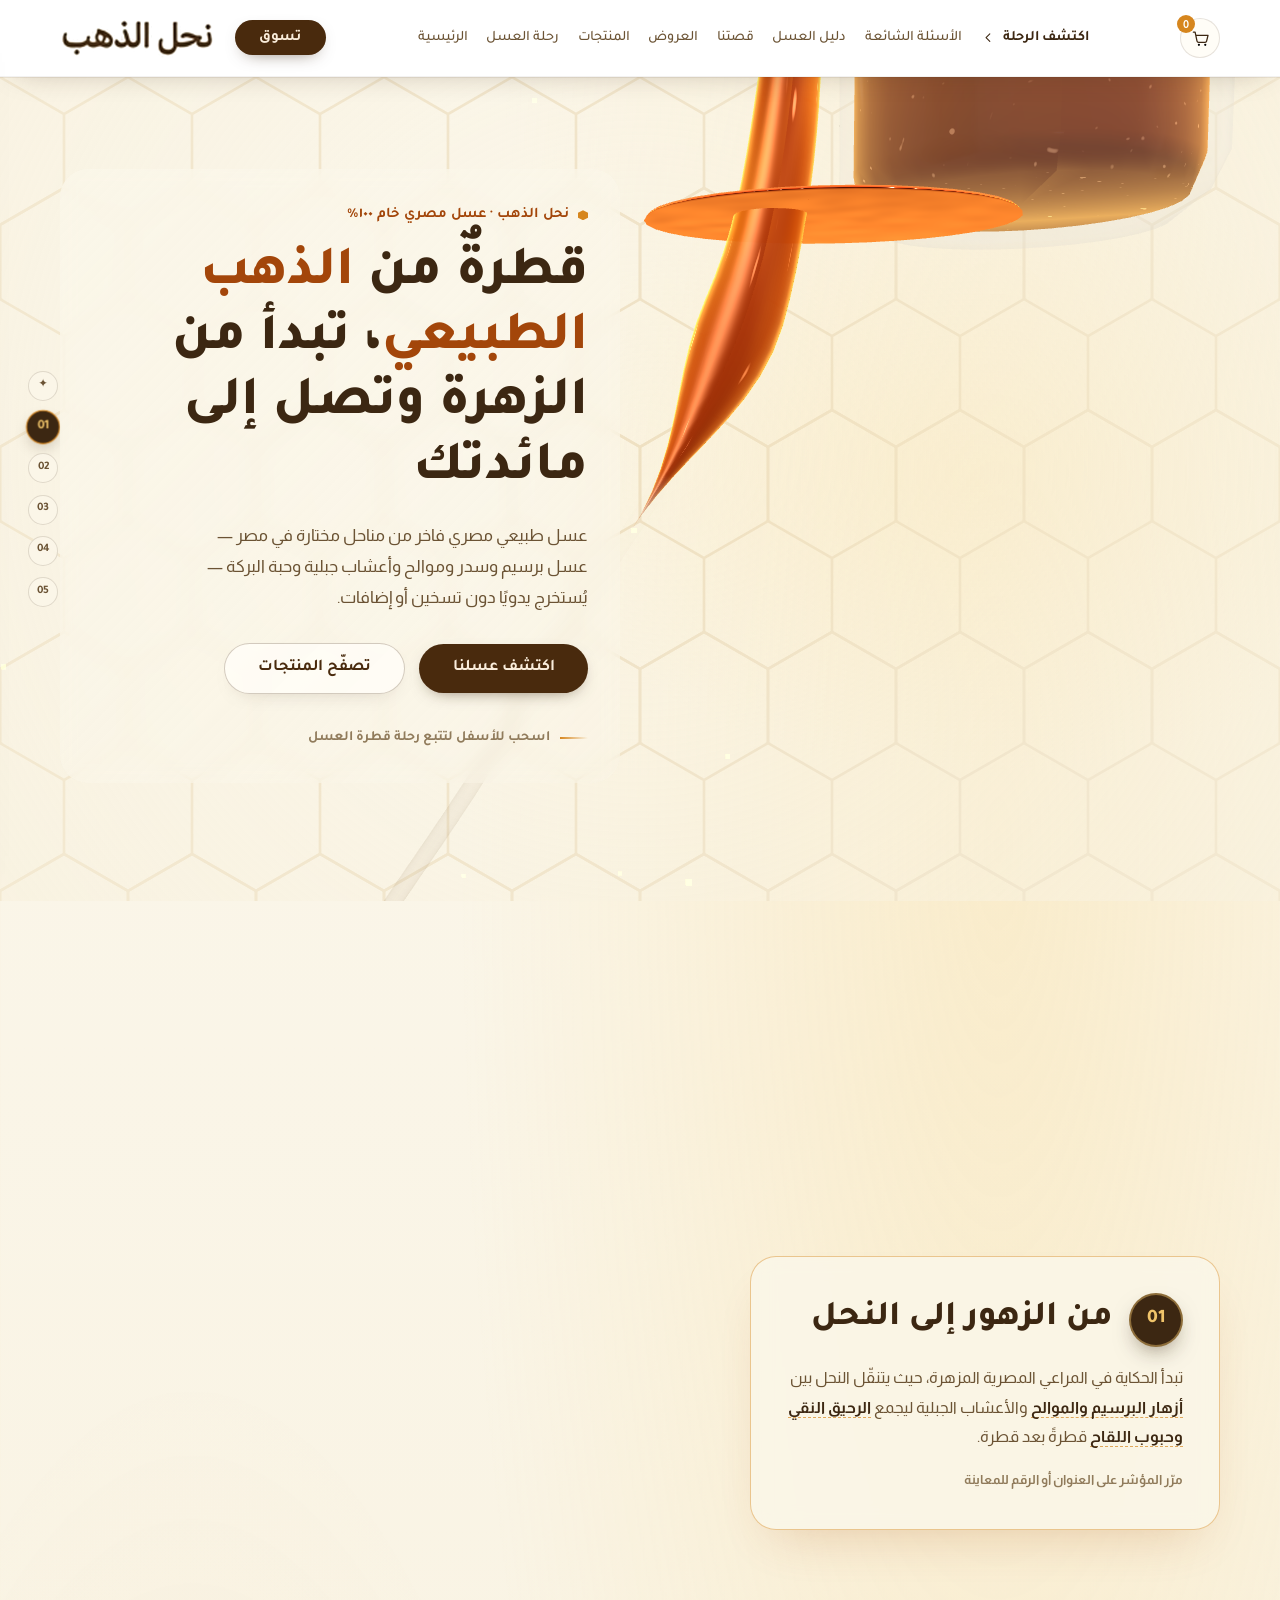
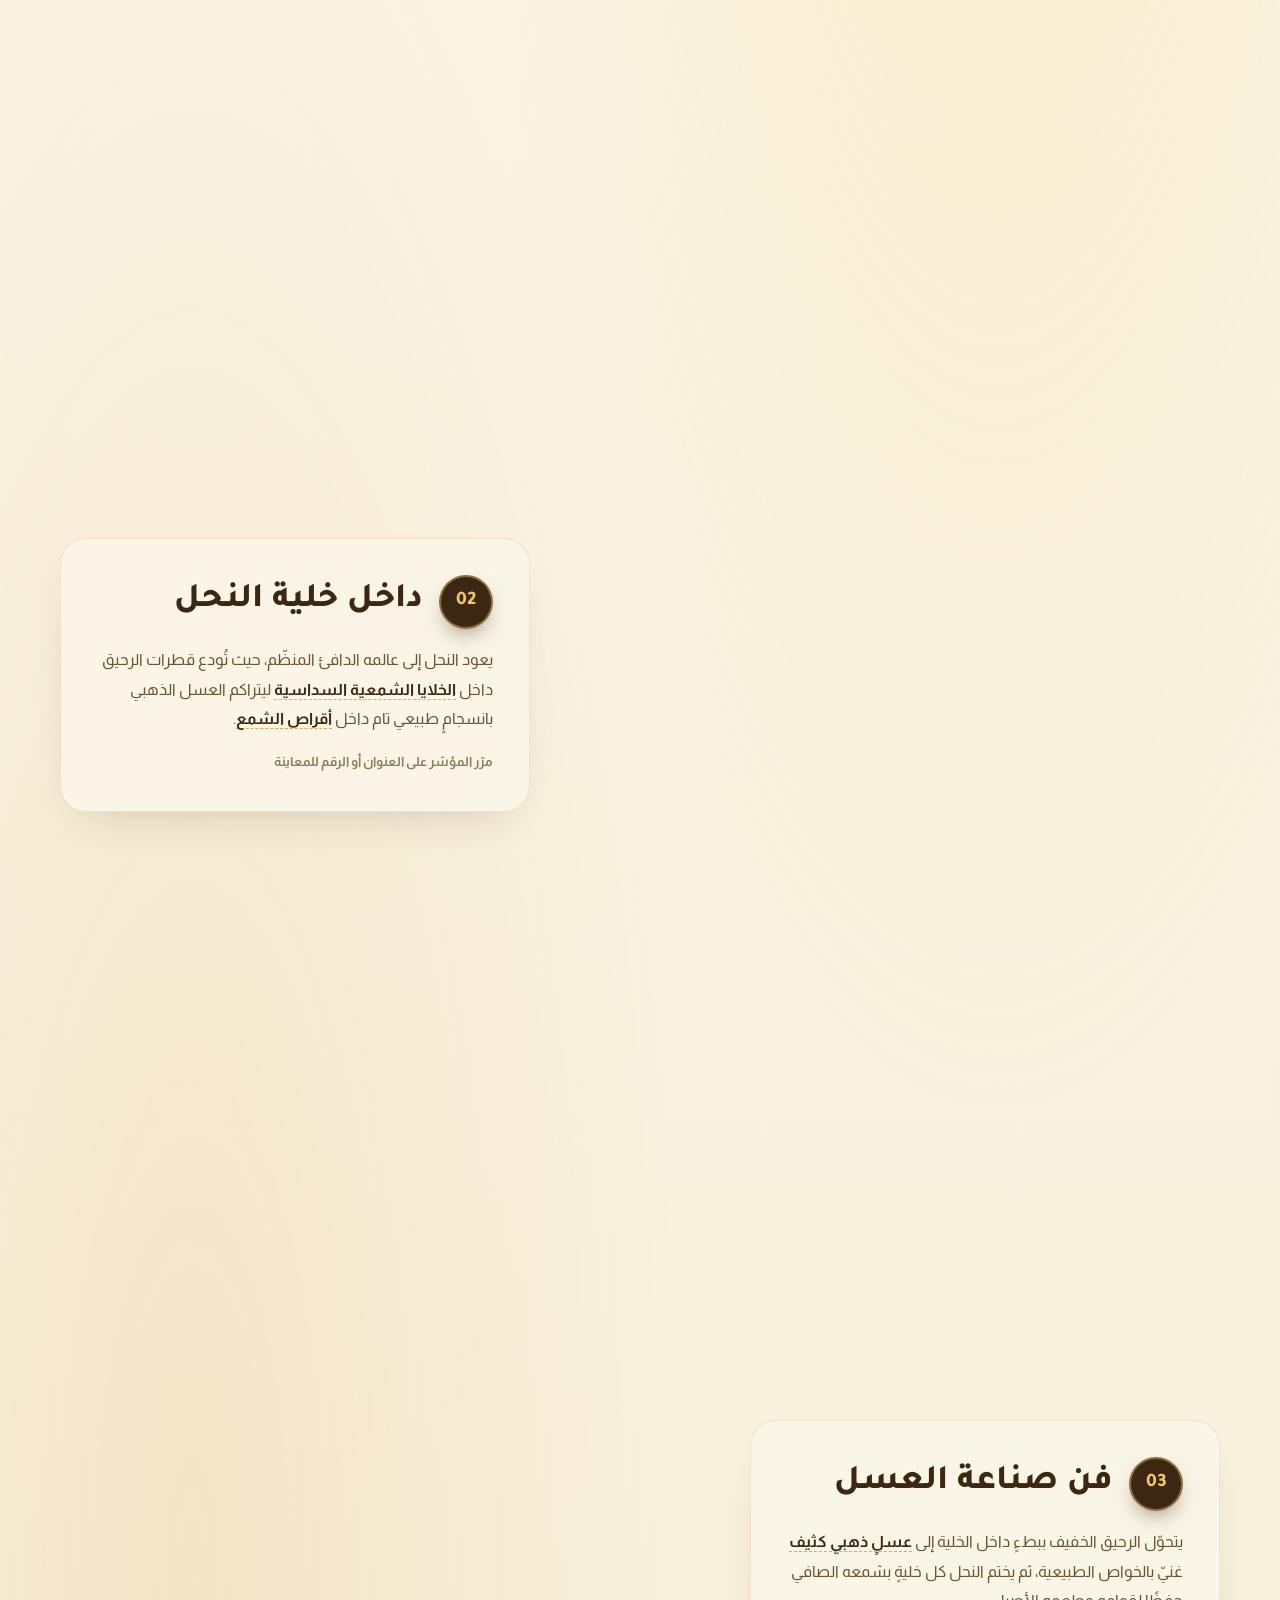
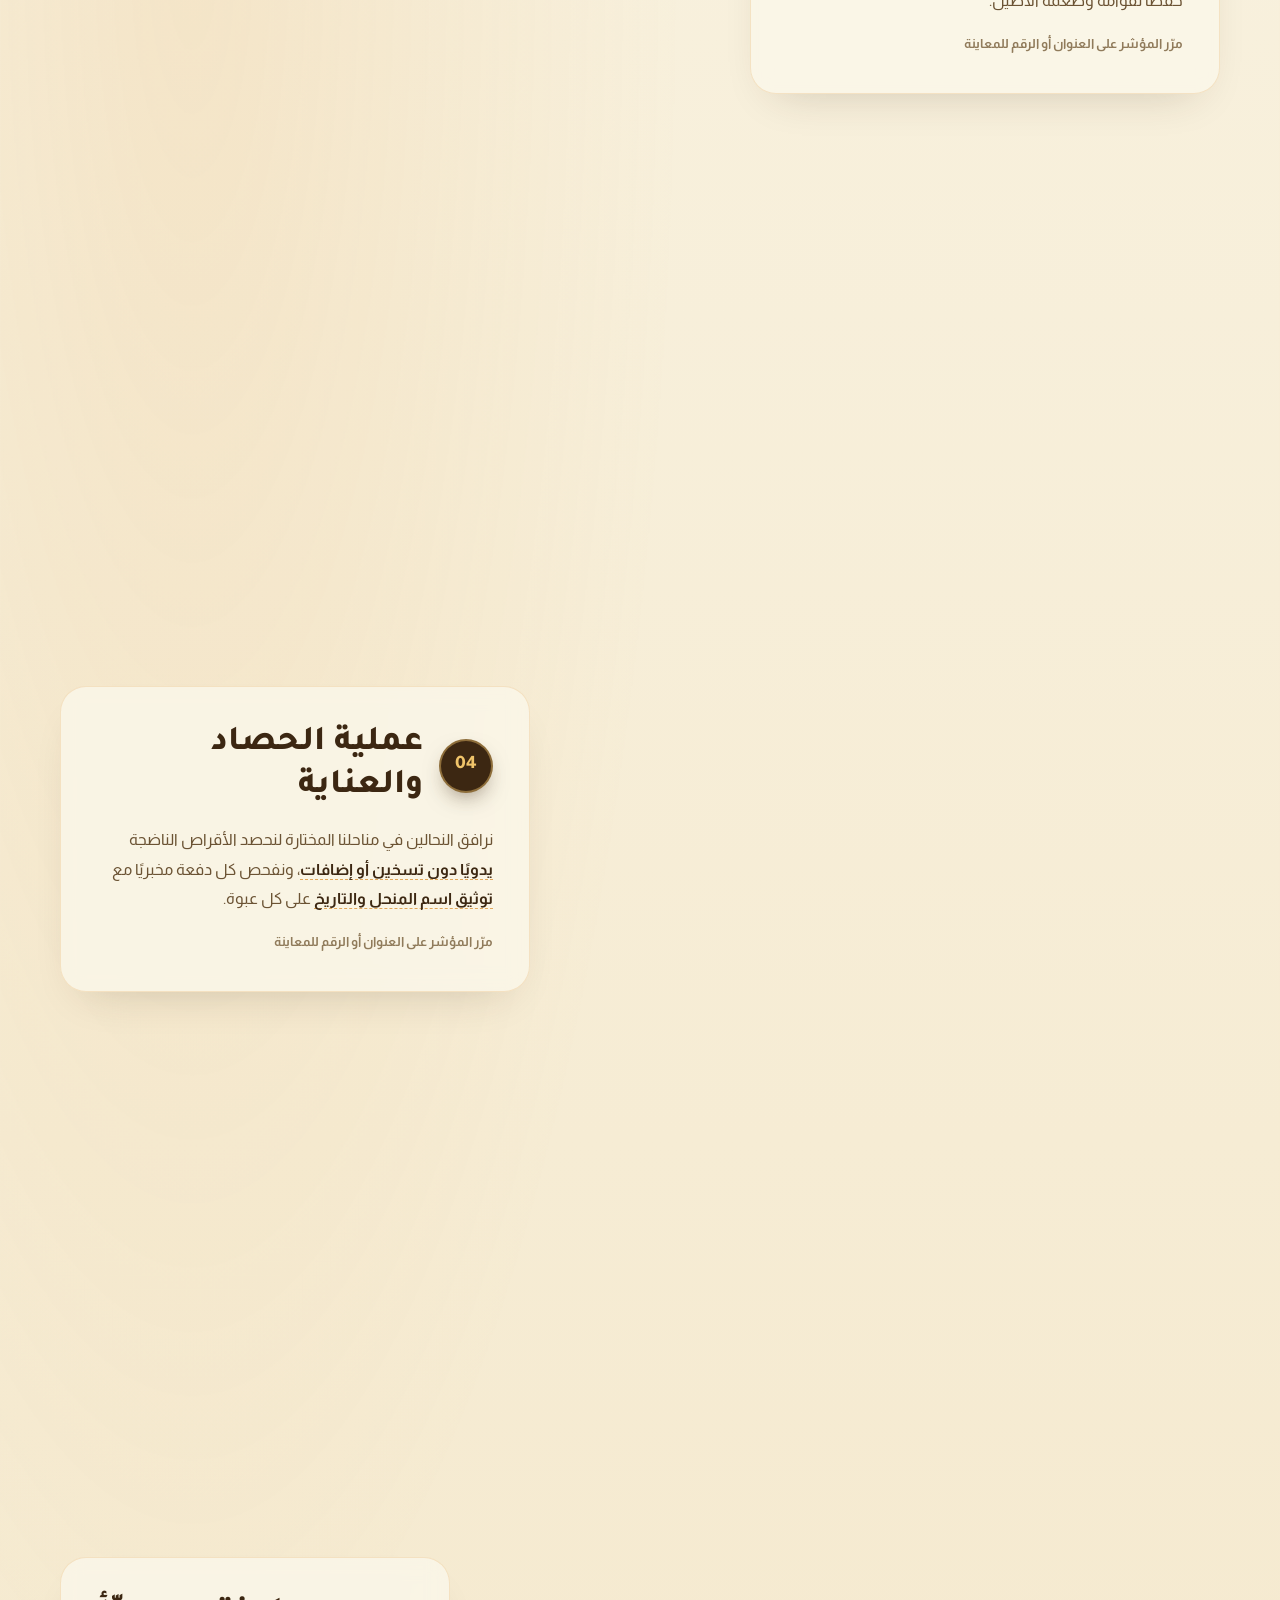
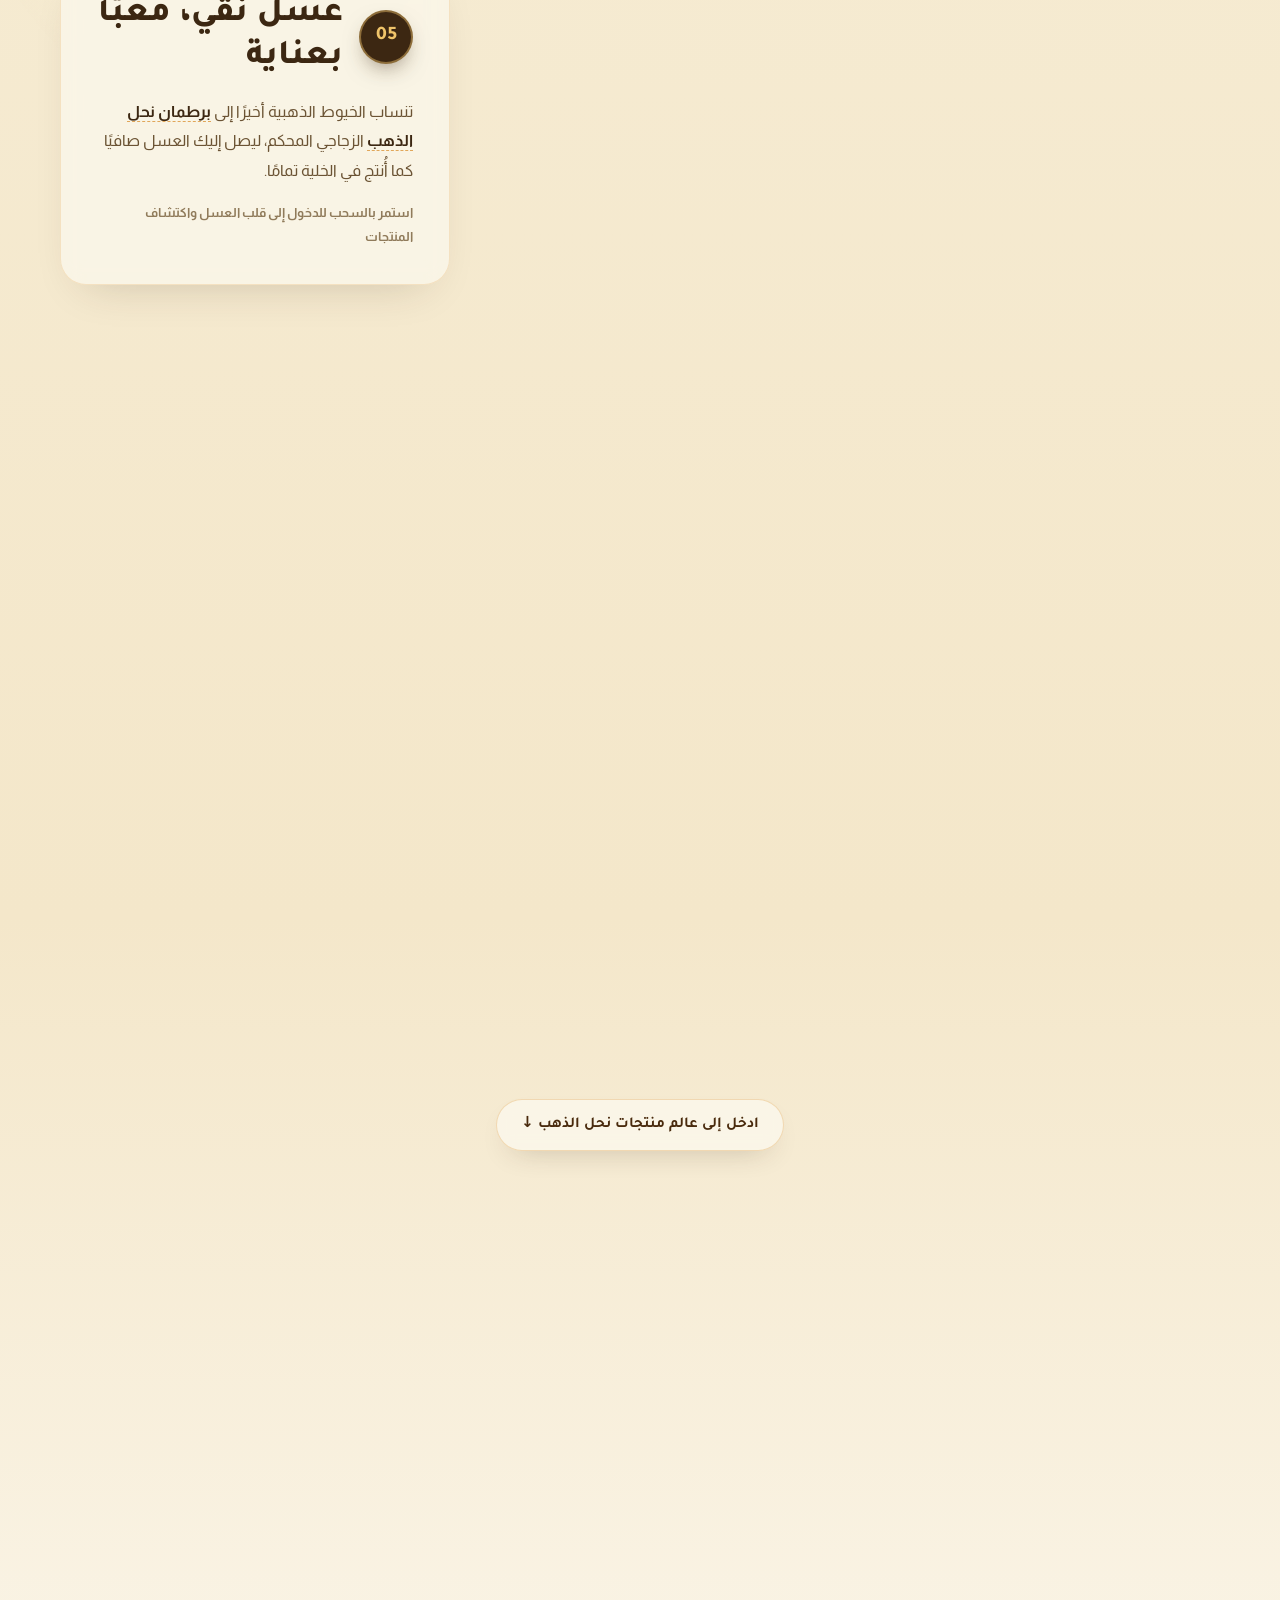
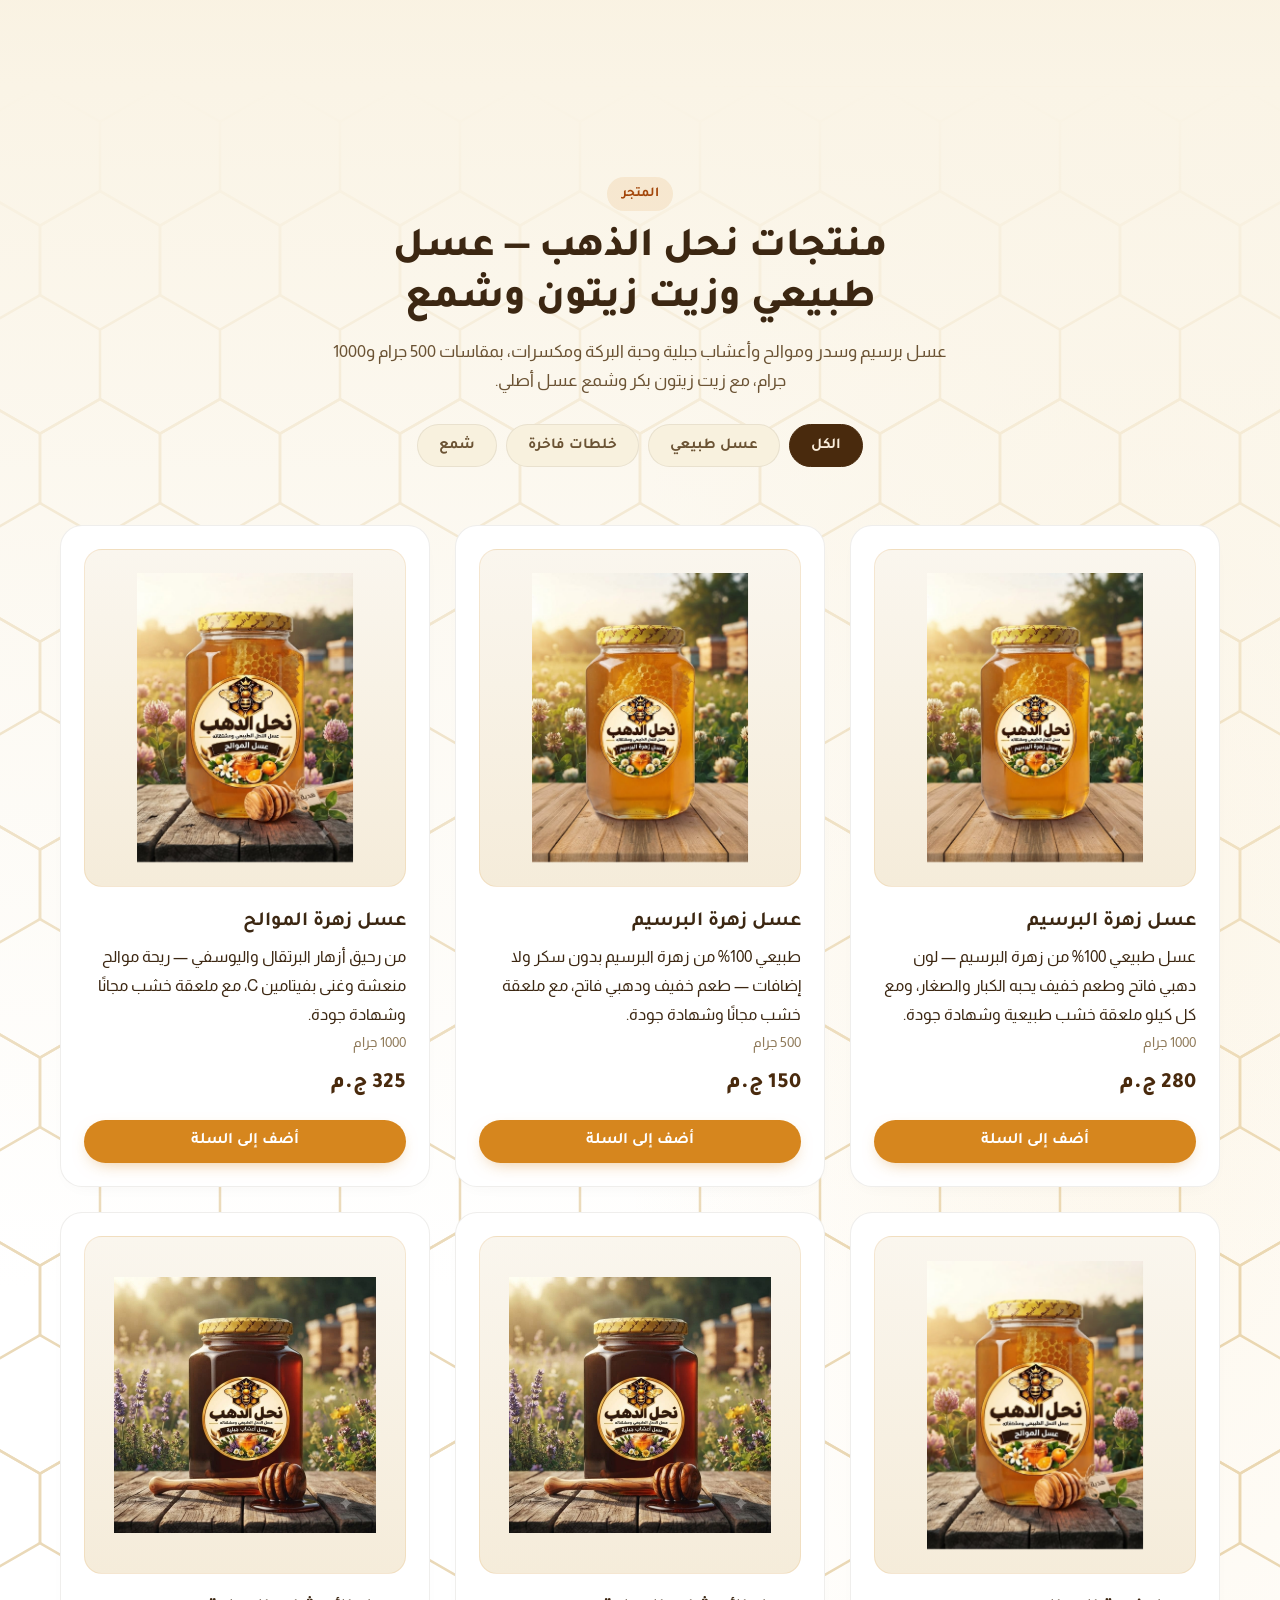
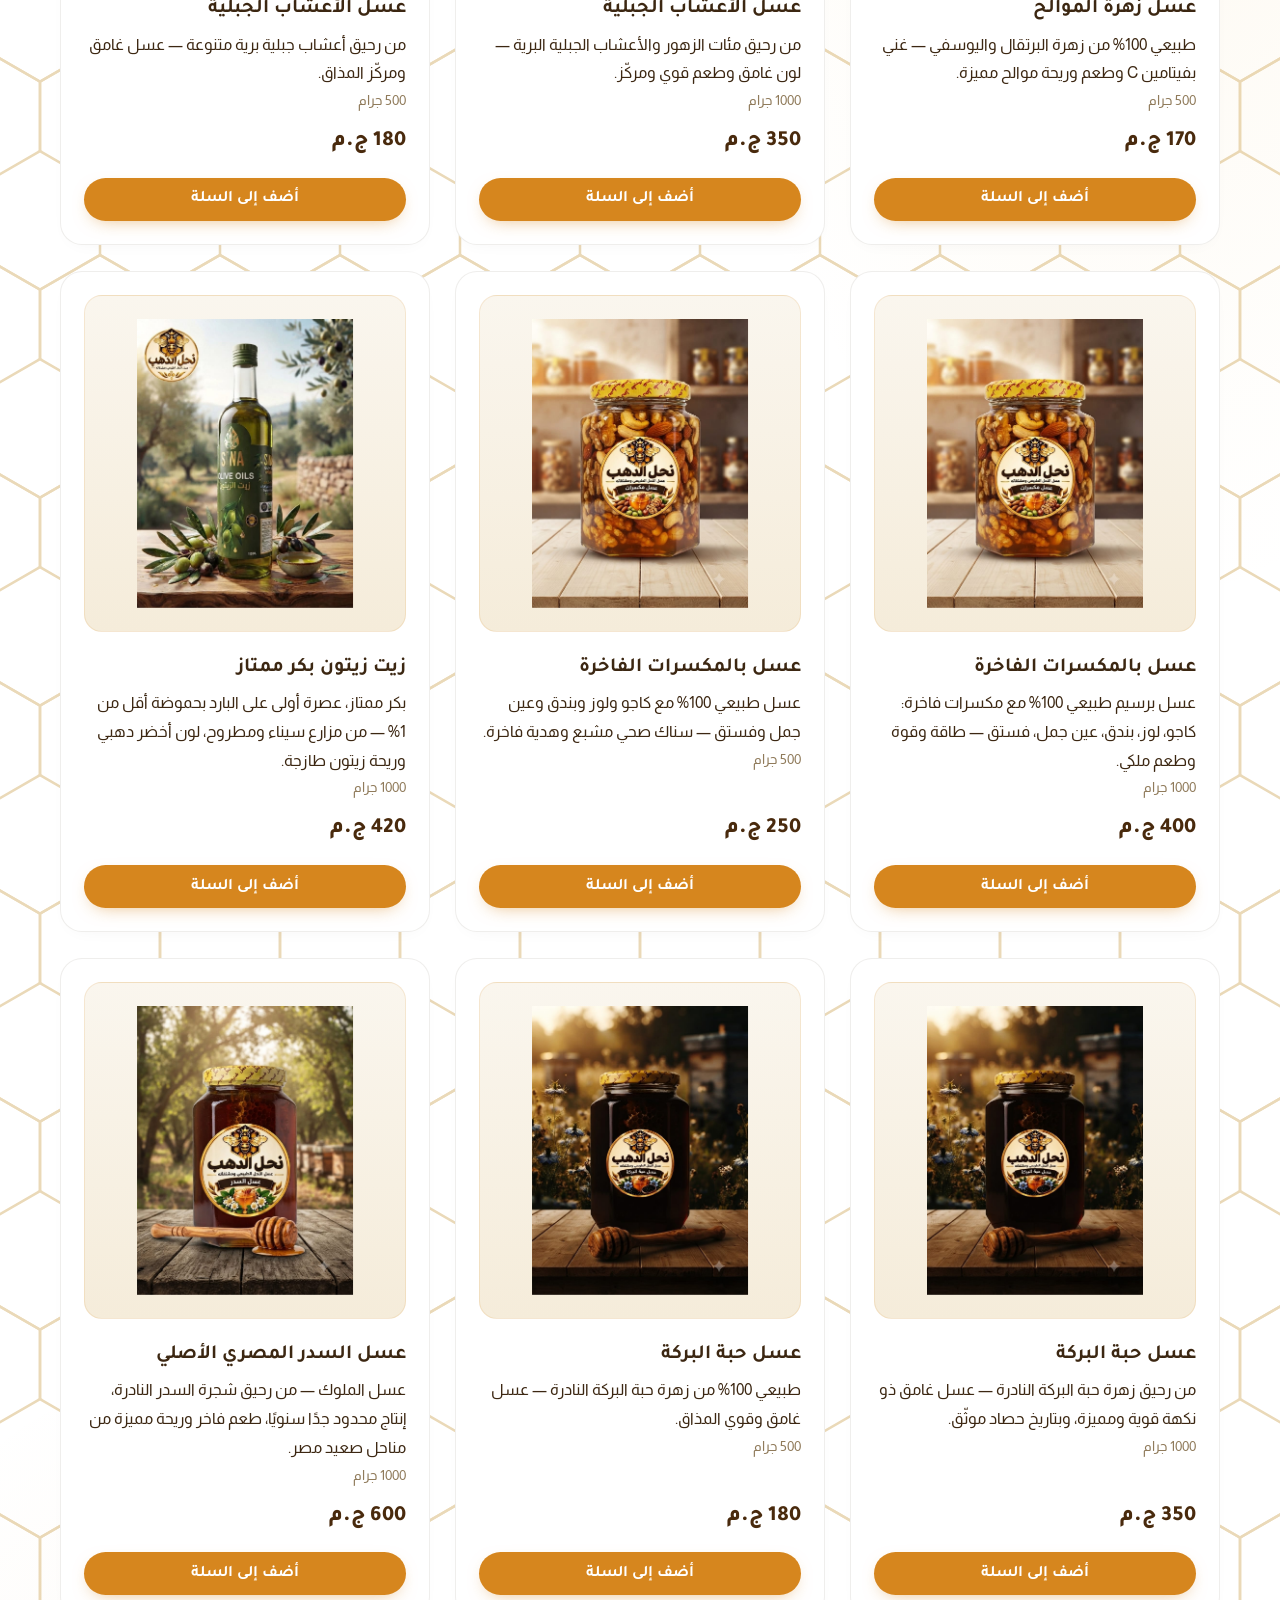
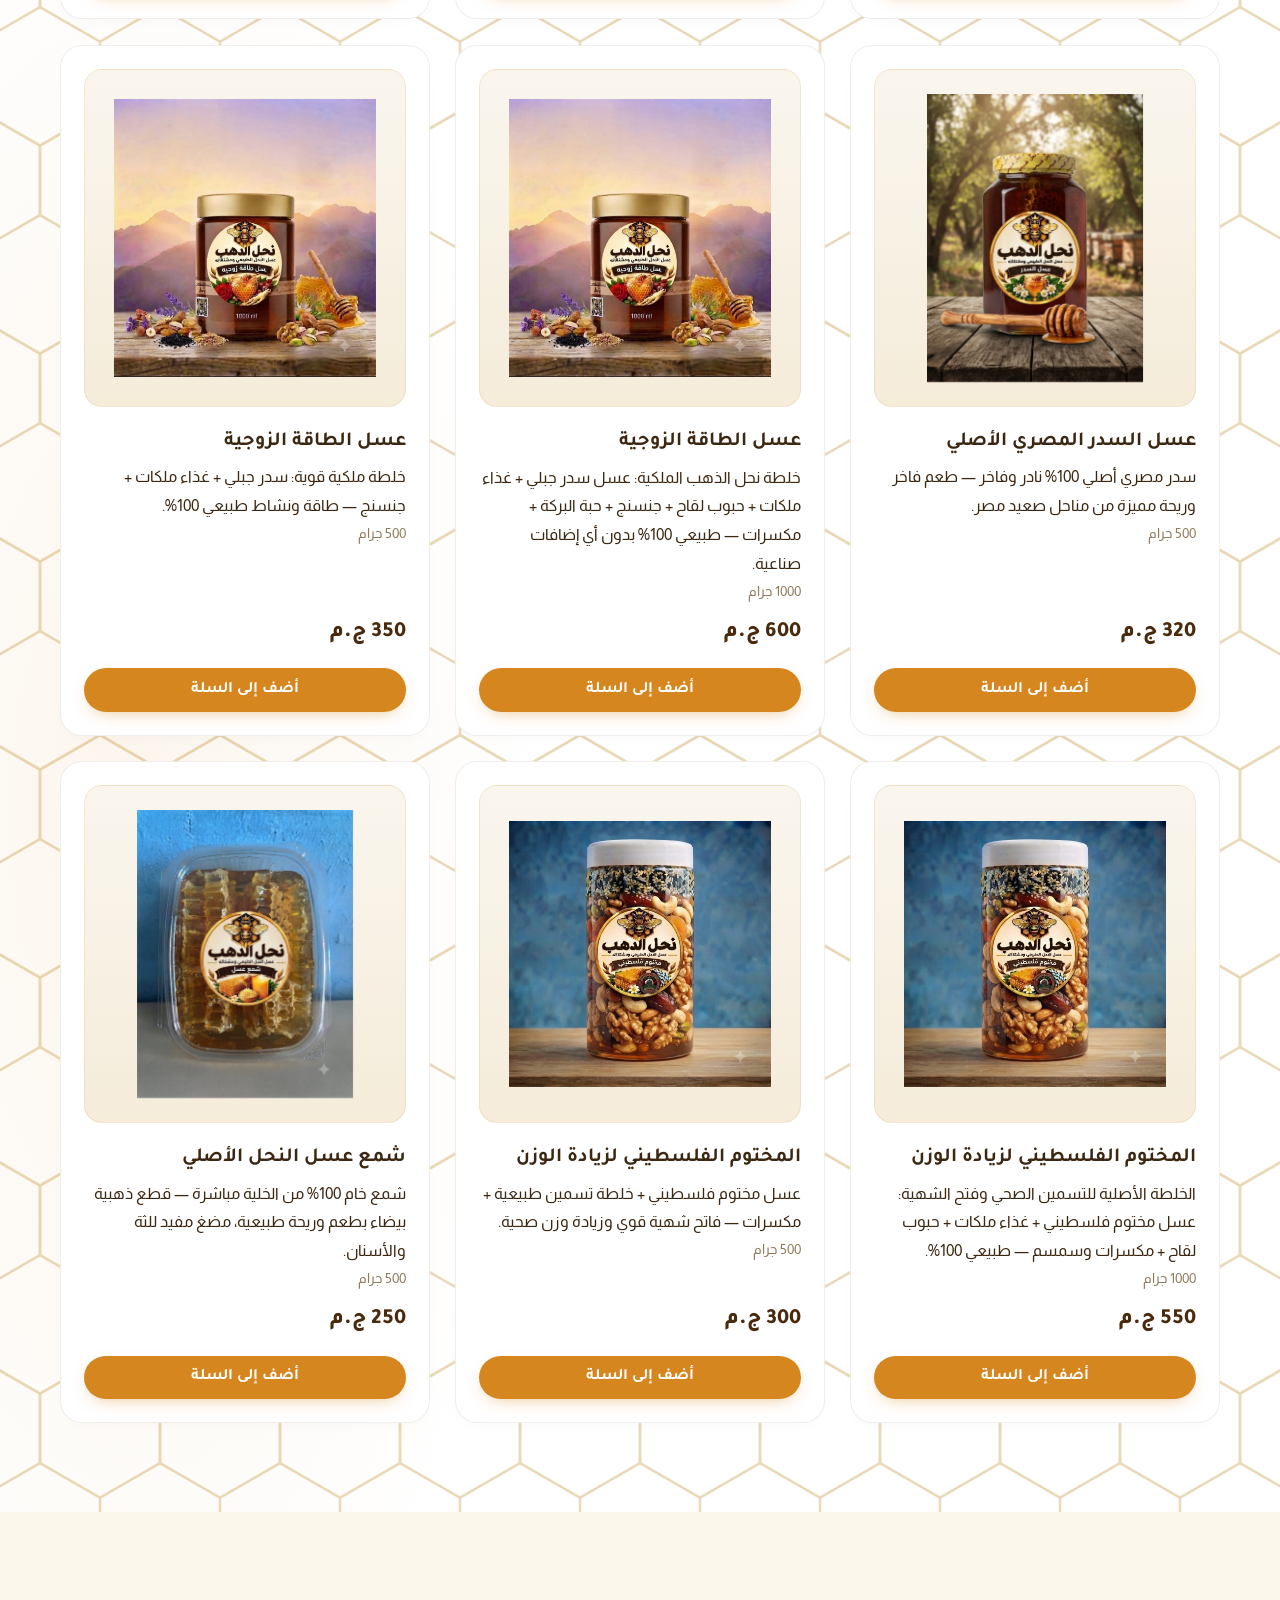
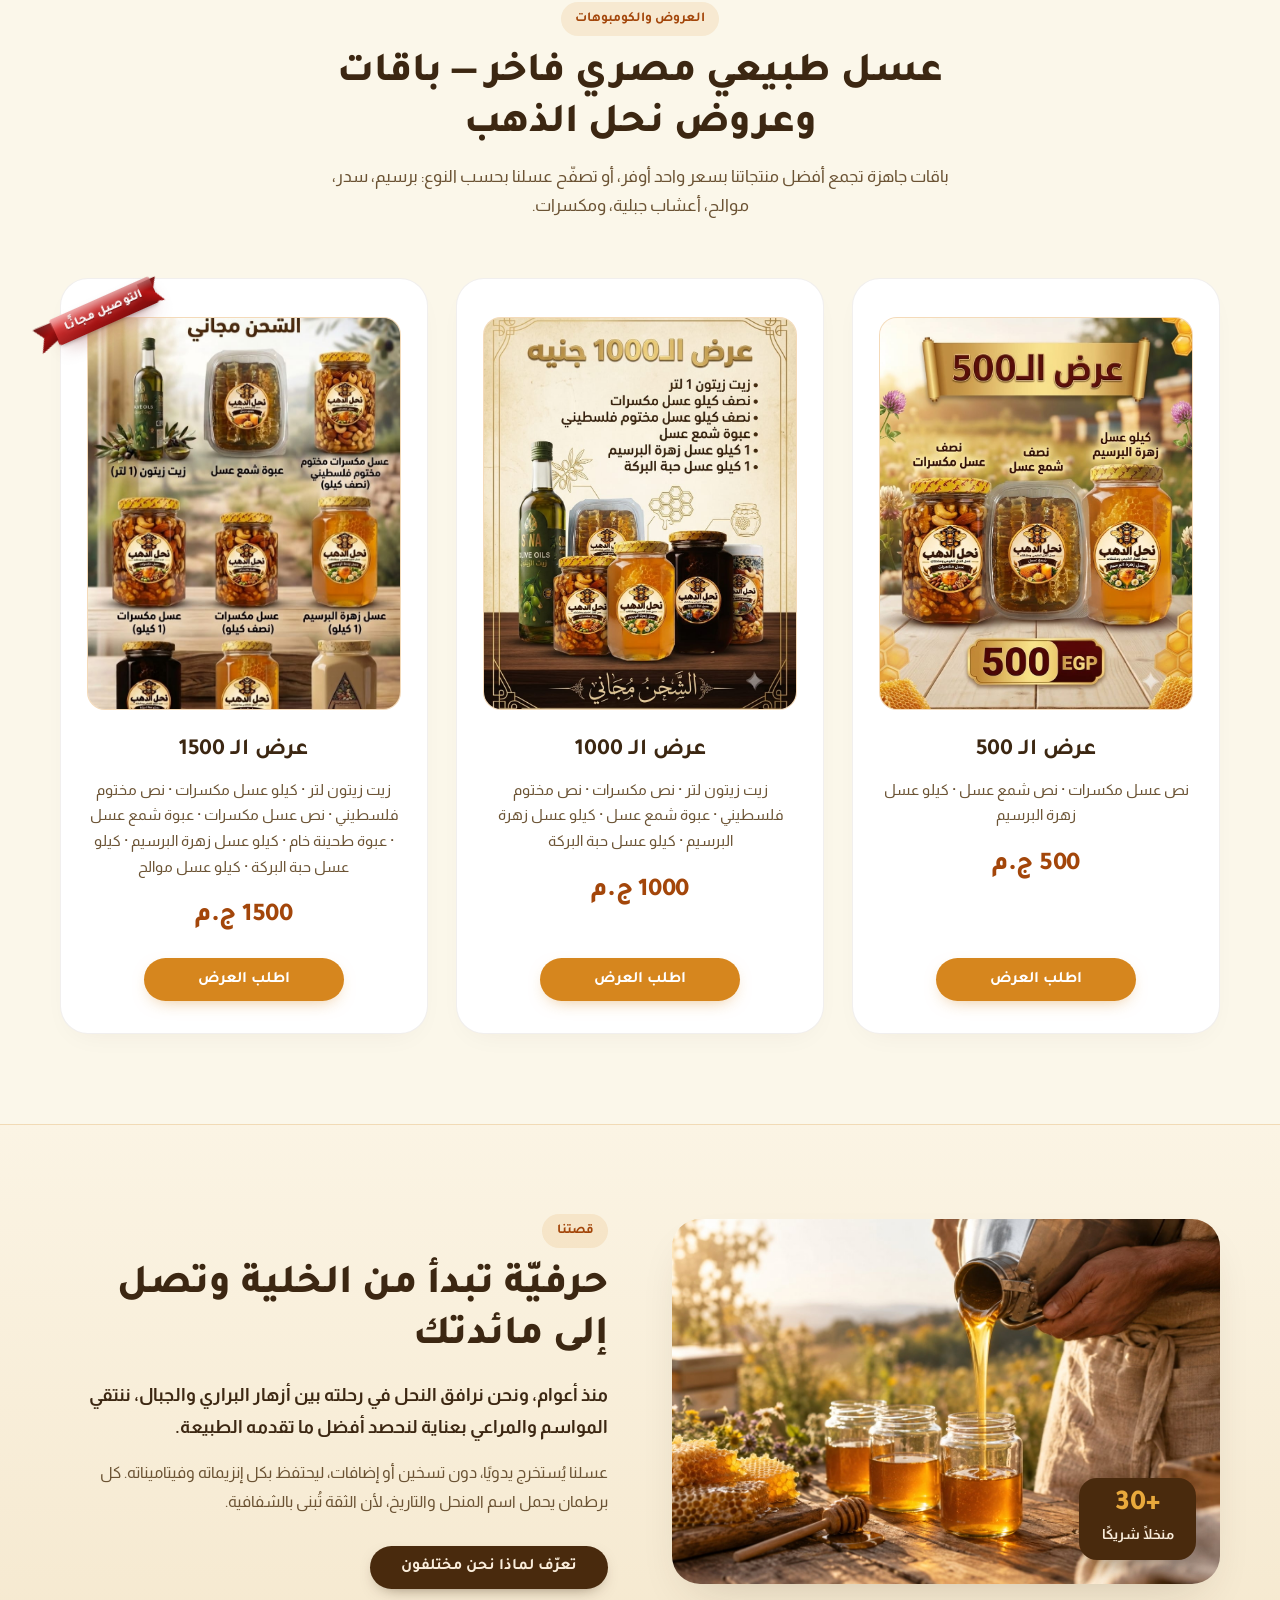
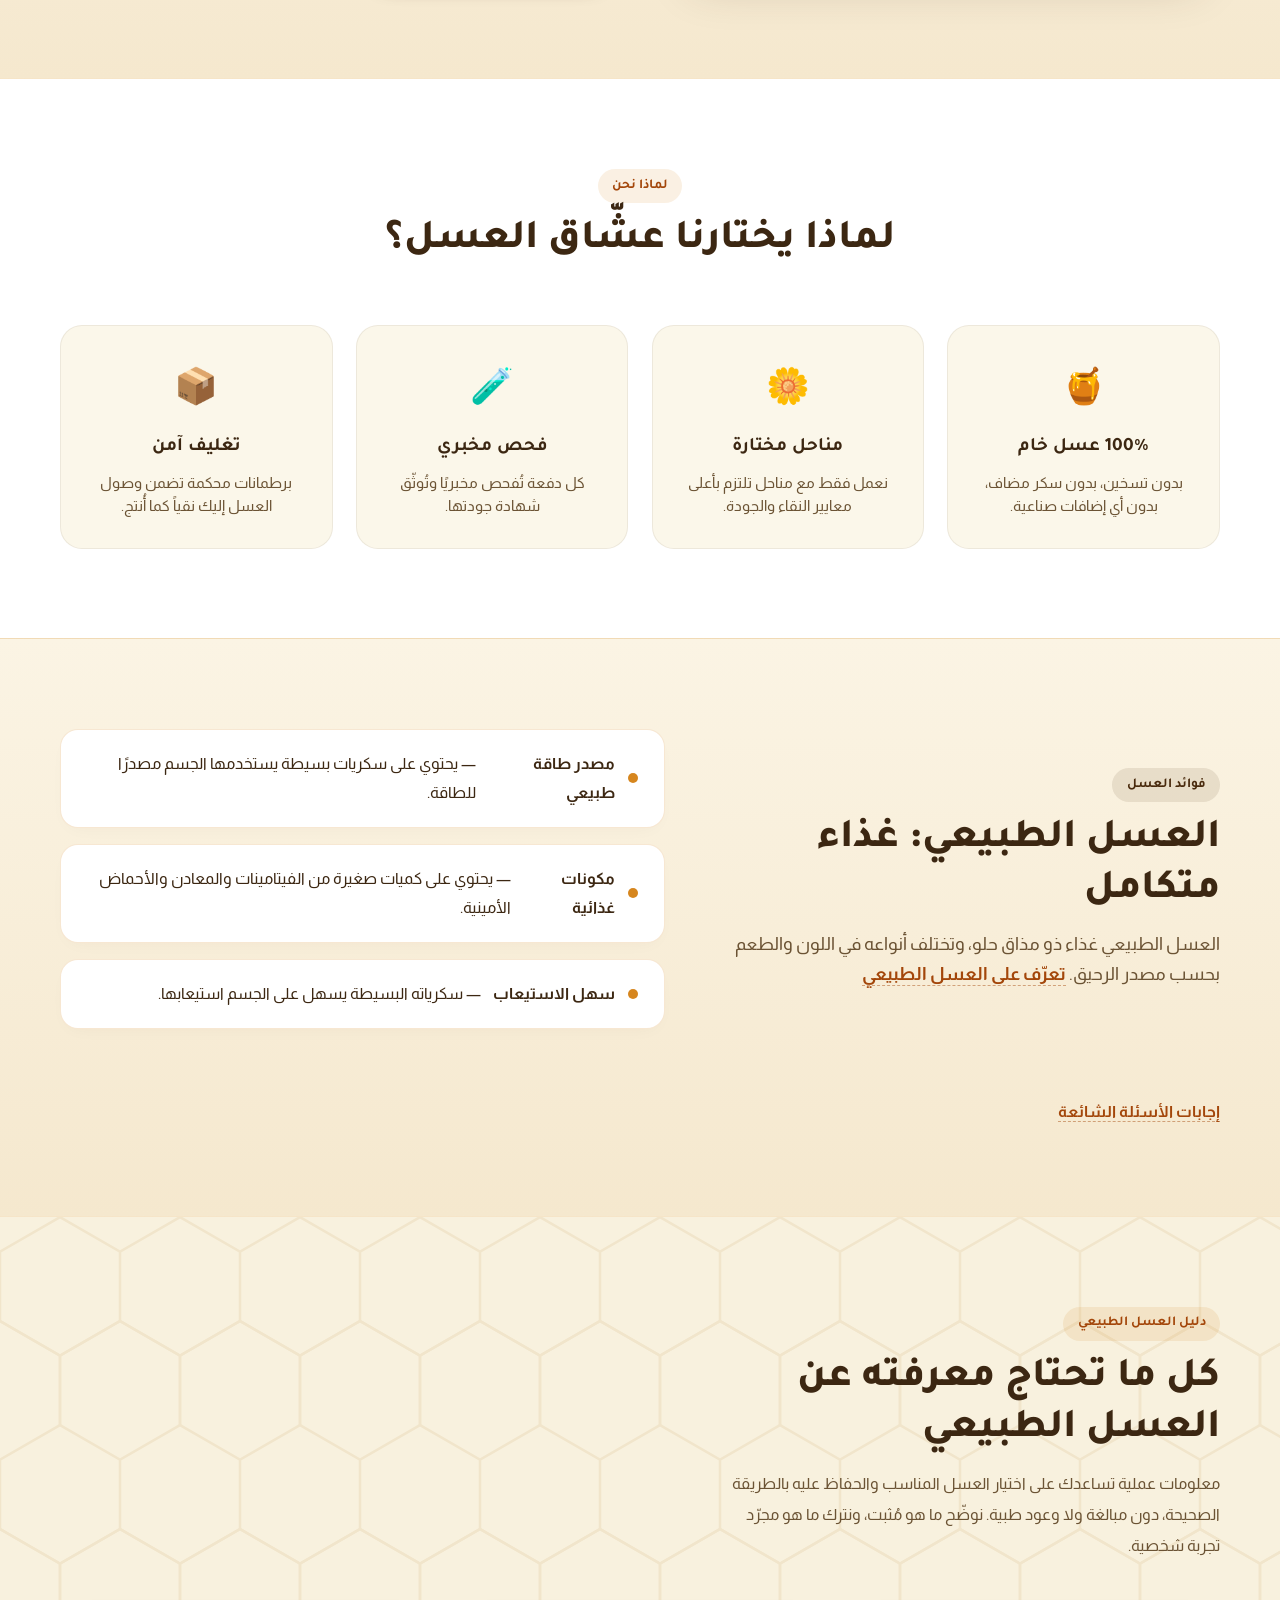
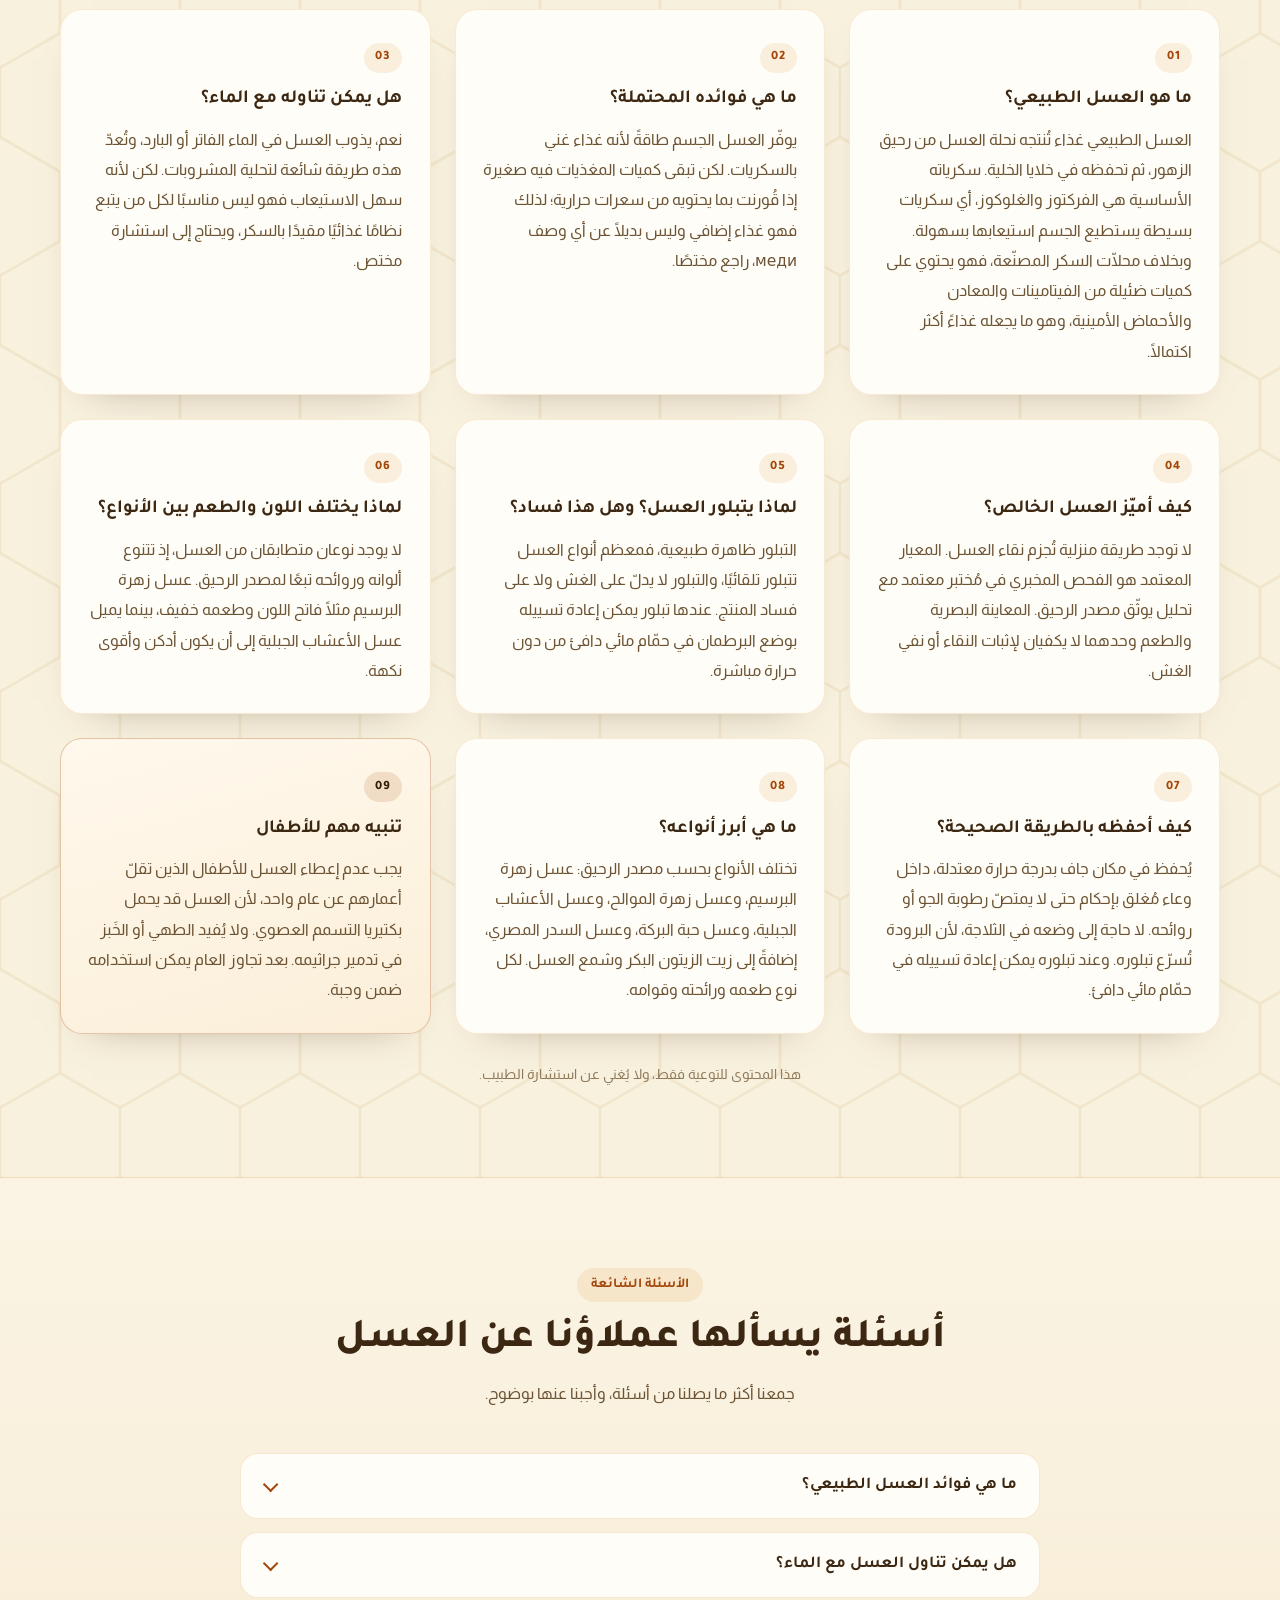
==== commit d6a03d60: "feat: add immersive 3D honey journey redesign" ====
--- a/index.html
+++ b/index.html
@@ -9,6 +9,8 @@
 <link rel="canonical" href="https://nahlalthahab.com/">
 <meta name="robots" content="index, follow, max-image-preview:large, max-snippet:-1, max-video-preview:-1">
 <meta name="author" content="نحل الذهب">
+<!-- Google Search Console: domain-property verification -->
+<meta name="google-site-verification" content="googledd514071c836e8ad">
 <meta name="keywords" content="عسل طبيعي, عسل سدر, عسل برسيم, عسل موالح, عسل حبة البركة, عسل أعشاب جبلية, عسل بالمكسرات, زيت زيتون بكر, شمع عسل, نحل الذهب">
 
 <!-- Open Graph -->
@@ -693,6 +695,25 @@
   <link rel="apple-touch-icon" sizes="180x180" href="assets/img/apple-touch-icon.png">
   <link rel="manifest" href="manifest.webmanifest">
   <link rel="mask-icon" href="assets/img/honeycomb-pattern.svg" color="#D6861E">
+
+  <!-- ============ ANALYTICS ============ -->
+  <!-- Microsoft Clarity: heatmaps, session recordings, behaviour analytics -->
+  <script type="text/javascript">
+    (function(c,l,a,r,i,t,y){
+      c[a]=c[a]||function(){(c[a].q=c[a].q||[]).push(arguments)};
+      t=l.createElement(r);t.async=1;t.src="https://www.clarity.ms/tag/"+i;
+      y=l.getElementsByTagName(r)[0];y.parentNode.insertBefore(t,y);
+    })(window, document, "clarity", "script", "ynv63d61l0");
+  </script>
+
+  <!-- Google Analytics 4 (gtag.js) -->
+  <script async src="https://www.googletagmanager.com/gtag/js?id=G-6TSSKWT32X"></script>
+  <script>
+    window.dataLayer = window.dataLayer || [];
+    function gtag(){dataLayer.push(arguments);}
+    gtag('js', new Date());
+    gtag('config', 'G-6TSSKWT32X');
+  </script>
 </head>
 <body>
 
@@ -717,14 +738,15 @@
     <nav class="nav-links" aria-label="التنقل الرئيسي">
       <ul class="nav-links__list">
         <li><a class="nav-link" href="#hero">الرئيسية</a></li>
+        <li><a class="nav-link" href="#journey">رحلة العسل</a></li>
+        <li><a class="nav-link" href="#products">المنتجات</a></li>
         <li><a class="nav-link" href="#categories">العروض</a></li>
-        <li><a class="nav-link" href="#products">المنتجات</a></li>
         <li><a class="nav-link" href="#story">قصتنا</a></li>
         <li><a class="nav-link" href="#guide">دليل العسل</a></li>
         <li><a class="nav-link" href="#faq">الأسئلة الشائعة</a></li>
       </ul>
-      <a class="nav-discover" href="#story">
-        <span>اكتشف الآن</span>
+      <a class="nav-discover" href="#stage-01">
+        <span>اكتشف الرحلة</span>
         <svg class="nav-discover__arrow" viewBox="0 0 24 24" aria-hidden="true" focusable="false">
           <path d="M14 6l-6 6 6 6" fill="none" stroke="currentColor"
                 stroke-width="1.7" stroke-linecap="round" stroke-linejoin="round"/>
@@ -753,8 +775,9 @@
     <nav class="mobile-nav__inner" aria-label="التنقل للجوال">
       <ul class="mobile-nav__list">
         <li><a class="mobile-nav__link" href="#hero">الرئيسية</a></li>
+        <li><a class="mobile-nav__link" href="#journey">رحلة العسل</a></li>
+        <li><a class="mobile-nav__link" href="#products">المنتجات</a></li>
         <li><a class="mobile-nav__link" href="#categories">العروض</a></li>
-        <li><a class="mobile-nav__link" href="#products">المنتجات</a></li>
         <li><a class="mobile-nav__link" href="#story">قصتنا</a></li>
         <li><a class="mobile-nav__link" href="#contact">تواصل معنا</a></li>
       </ul>
@@ -765,81 +788,194 @@
 
 <main>
   <!-- ==========================================================
-       HERO — the generated honey video is a full-bleed background
-       filling the viewport below the navbar. Never vertically
-       cropped; the honey SVG melts out of its foot into the section
-       below. Content is layered ABOVE the video.
+       CONTINUOUS 3D EXPERIENCE: HERO -> WINDING HONEY JOURNEY -> JAR PORTAL
        ========================================================== -->
-  <section class="hero" id="hero" aria-label="نحل الذهب">
-
-    <div class="hero__bg" data-video-hero aria-hidden="true">
-      <video class="hero__video hero__video--intro"
-             data-video="intro"
-             muted playsinline preload="auto" autoplay
-             disablepictureinpicture
-             aria-hidden="true" tabindex="-1"></video>
-      <video class="hero__video hero__video--loop"
-             data-video="loop"
-             muted playsinline loop preload="auto"
-             disablepictureinpicture
-             aria-hidden="true" tabindex="-1"></video>
+  <div class="experience-wrap" id="experienceWrap">
+
+    <!-- Persistent sticky 3D WebGL viewport -->
+    <div class="experience-stage" id="experienceStage" aria-hidden="true">
+      <canvas id="honeyWorldCanvas" class="experience-canvas"></canvas>
+      <div id="portalVeil" class="portal-veil"></div>
+
+      <nav class="journey-rail" aria-label="مراحل رحلة العسل">
+        <button type="button" class="journey-rail__dot is-active" data-rail-stage="0" data-target="hero" aria-label="المقدمة">✦</button>
+        <button type="button" class="journey-rail__dot" data-rail-stage="1" data-target="stage-01" aria-label="المرحلة 01: من الزهور إلى النحل">01</button>
+        <button type="button" class="journey-rail__dot" data-rail-stage="2" data-target="stage-02" aria-label="المرحلة 02: داخل خلية النحل">02</button>
+        <button type="button" class="journey-rail__dot" data-rail-stage="3" data-target="stage-03" aria-label="المرحلة 03: فن صناعة العسل">03</button>
+        <button type="button" class="journey-rail__dot" data-rail-stage="4" data-target="stage-04" aria-label="المرحلة 04: عملية الحصاد والعناية">04</button>
+        <button type="button" class="journey-rail__dot" data-rail-stage="5" data-target="stage-05" aria-label="المرحلة 05: عسل نقي معبّأ بعناية">05</button>
+      </nav>
     </div>
 
-  </section>
-
-  <!-- ==========================================================
-       FEATURED CATEGORIES — three tall rounded premium cards
-       ========================================================== -->
-  <section class="section section--cream section--drip" id="categories" aria-labelledby="cat-heading">
-    <!-- honey edge: the hero's own footage melts into this section -->
-    <div class="honey-edge" aria-hidden="true">
-      <img class="honey-edge__svg"
-           src="assets/img/honey-divider.svg"
-           alt="" aria-hidden="true" decoding="async" width="1440" height="240">
+    <div class="experience-flow">
+      <!-- ======================================================
+           HERO — Left Editorial Copy · Right Real-Time 3D Jar & Dipper
+           ====================================================== -->
+      <section class="hero" id="hero" aria-label="نحل الذهب — عسل طبيعي مصري فاخر">
+        <div class="hero__shell">
+          <div class="hero__content">
+            <p class="hero__kicker">
+              <span class="hero__kicker-mark" aria-hidden="true"></span>
+              <span>نحل الذهب · عسل مصري خام ١٠٠٪</span>
+            </p>
+            <h1 class="hero__title">
+              قطرةٌ من <span class="hero__title-accent">الذهب الطبيعي</span>، تبدأ من الزهرة وتصل إلى مائدتك
+            </h1>
+            <p class="hero__lead">
+              عسل طبيعي مصري فاخر من مناحل مختارة في مصر — عسل برسيم وسدر وموالح وأعشاب جبلية وحبة البركة — يُستخرج يدويًا دون تسخين أو إضافات.
+            </p>
+            <div class="hero__actions">
+              <a class="btn btn--dark" href="#stage-01">اكتشف عسلنا</a>
+              <a class="btn btn--outline" href="#products">تصفّح المنتجات</a>
+            </div>
+            <p class="hero__scroll-hint" aria-hidden="true">
+              <span class="hero__scroll-line"></span>
+              <span>اسحب للأسفل لتتبع رحلة قطرة العسل</span>
+            </p>
+          </div>
+
+          <div class="hero__visual-slot">
+            <div class="hero__fallback-visual">
+              <img src="assets/img/journey/stage-05-bottled-jar.jpg"
+                   alt="برطمان عسل نحل الذهب مع مغرفة العسل الخشبية"
+                   width="720" height="538" decoding="async">
+            </div>
+          </div>
+        </div>
+      </section>
+
+      <!-- ======================================================
+           STORYTELLING JOURNEY — Winding 3D Honey Stream (01 -> 05)
+           ====================================================== -->
+      <section class="journey" id="journey" aria-label="رحلة قطرة العسل">
+        <!-- Static fallback SVG path shown only when WebGL unavailable or reduced-motion -->
+        <svg class="journey__fallback-path" viewBox="0 0 1200 2200" preserveAspectRatio="none" aria-hidden="true">
+          <path d="M 880 40 C 980 280, 240 420, 320 740 C 390 1020, 960 980, 860 1280 C 760 1560, 260 1540, 340 1840 C 400 2060, 600 2120, 600 2180"
+                fill="none" stroke="#D6861E" stroke-width="18" stroke-linecap="round" opacity="0.28"/>
+        </svg>
+
+        <!-- Stage 01 -->
+        <article class="journey-step journey-step--right" id="stage-01" data-stage-idx="1">
+          <div class="journey-step__container">
+            <div class="journey-step__card">
+              <div class="journey-step__head">
+                <span class="journey-step__num" data-preview-trigger data-stage="1" tabindex="0" role="button" aria-label="معاينة المرحلة 01">01</span>
+                <h2 class="journey-step__title" data-preview-trigger data-stage="1">من الزهور إلى النحل</h2>
+              </div>
+              <p class="journey-step__desc">
+                تبدأ الحكاية في المراعي المصرية المزهرة، حيث يتنقّل النحل بين
+                <span class="journey-highlight" data-preview-trigger data-stage="1">أزهار البرسيم والموالح</span>
+                والأعشاب الجبلية ليجمع
+                <span class="journey-highlight" data-preview-trigger data-stage="1">الرحيق النقي وحبوب اللقاح</span>
+                قطرةً بعد قطرة.
+              </p>
+              <span class="journey-step__hint">مرّر المؤشر على العنوان أو الرقم للمعاينة</span>
+              <button type="button" class="journey-step__preview-btn" aria-expanded="false">معاينة المشهد بالصورة</button>
+              <div class="journey-step__mobile-preview" hidden>
+                <img src="assets/img/journey/stage-01-flowers-bees.jpg" alt="نحلة تجمع الرحيق من الزهور" loading="lazy" width="720" height="538">
+              </div>
+            </div>
+          </div>
+        </article>
+
+        <!-- Stage 02 -->
+        <article class="journey-step journey-step--left" id="stage-02" data-stage-idx="2">
+          <div class="journey-step__container">
+            <div class="journey-step__card">
+              <div class="journey-step__head">
+                <span class="journey-step__num" data-preview-trigger data-stage="2" tabindex="0" role="button" aria-label="معاينة المرحلة 02">02</span>
+                <h2 class="journey-step__title" data-preview-trigger data-stage="2">داخل خلية النحل</h2>
+              </div>
+              <p class="journey-step__desc">
+                يعود النحل إلى عالمه الدافئ المنظّم، حيث تُودع قطرات الرحيق داخل
+                <span class="journey-highlight" data-preview-trigger data-stage="2">الخلايا الشمعية السداسية</span>
+                ليتراكم العسل الذهبي بانسجامٍ طبيعي تام داخل
+                <span class="journey-highlight" data-preview-trigger data-stage="2">أقراص الشمع</span>.
+              </p>
+              <span class="journey-step__hint">مرّر المؤشر على العنوان أو الرقم للمعاينة</span>
+              <button type="button" class="journey-step__preview-btn" aria-expanded="false">معاينة المشهد بالصورة</button>
+              <div class="journey-step__mobile-preview" hidden>
+                <img src="assets/img/journey/stage-02-beehive-comb.jpg" alt="أقراص شمع العسل السداسية داخل الخلية" loading="lazy" width="720" height="538">
+              </div>
+            </div>
+          </div>
+        </article>
+
+        <!-- Stage 03 -->
+        <article class="journey-step journey-step--right" id="stage-03" data-stage-idx="3">
+          <div class="journey-step__container">
+            <div class="journey-step__card">
+              <div class="journey-step__head">
+                <span class="journey-step__num" data-preview-trigger data-stage="3" tabindex="0" role="button" aria-label="معاينة المرحلة 03">03</span>
+                <h2 class="journey-step__title" data-preview-trigger data-stage="3">فن صناعة العسل</h2>
+              </div>
+              <p class="journey-step__desc">
+                يتحوّل الرحيق الخفيف ببطءٍ داخل الخلية إلى
+                <span class="journey-highlight" data-preview-trigger data-stage="3">عسلٍ ذهبي كثيف</span>
+                غنيّ بالخواص الطبيعية، ثم يختم النحل كل خليةٍ بشمعه الصافي حفظًا لقوامه وطعمه الأصيل.
+              </p>
+              <span class="journey-step__hint">مرّر المؤشر على العنوان أو الرقم للمعاينة</span>
+              <button type="button" class="journey-step__preview-btn" aria-expanded="false">معاينة المشهد بالصورة</button>
+              <div class="journey-step__mobile-preview" hidden>
+                <img src="assets/img/journey/stage-03-honey-making.jpg" alt="تحوّل الرحيق إلى عسل ذهبي داخل الخلايا" loading="lazy" width="720" height="538">
+              </div>
+            </div>
+          </div>
+        </article>
+
+        <!-- Stage 04 -->
+        <article class="journey-step journey-step--left" id="stage-04" data-stage-idx="4">
+          <div class="journey-step__container">
+            <div class="journey-step__card">
+              <div class="journey-step__head">
+                <span class="journey-step__num" data-preview-trigger data-stage="4" tabindex="0" role="button" aria-label="معاينة المرحلة 04">04</span>
+                <h2 class="journey-step__title" data-preview-trigger data-stage="4">عملية الحصاد والعناية</h2>
+              </div>
+              <p class="journey-step__desc">
+                نرافق النحالين في مناحلنا المختارة لنحصد الأقراص الناضجة
+                <span class="journey-highlight" data-preview-trigger data-stage="4">يدويًا دون تسخين أو إضافات</span>،
+                ونفحص كل دفعة مخبريًا مع
+                <span class="journey-highlight" data-preview-trigger data-stage="4">توثيق اسم المنحل والتاريخ</span>
+                على كل عبوة.
+              </p>
+              <span class="journey-step__hint">مرّر المؤشر على العنوان أو الرقم للمعاينة</span>
+              <button type="button" class="journey-step__preview-btn" aria-expanded="false">معاينة المشهد بالصورة</button>
+              <div class="journey-step__mobile-preview" hidden>
+                <img src="assets/img/journey/stage-04-harvest.jpg" alt="فرز العسل الطبيعي يدويًا في المنحل" loading="lazy" width="720" height="480">
+              </div>
+            </div>
+          </div>
+        </article>
+
+        <!-- Stage 05 -->
+        <article class="journey-step journey-step--edge" id="stage-05" data-stage-idx="5">
+          <div class="journey-step__container">
+            <div class="journey-step__card">
+              <div class="journey-step__head">
+                <span class="journey-step__num" data-preview-trigger data-stage="5" tabindex="0" role="button" aria-label="معاينة المرحلة 05">05</span>
+                <h2 class="journey-step__title" data-preview-trigger data-stage="5">عسل نقي، معبّأ بعناية</h2>
+              </div>
+              <p class="journey-step__desc">
+                تنساب الخيوط الذهبية أخيرًا إلى
+                <span class="journey-highlight" data-preview-trigger data-stage="5">برطمان نحل الذهب</span>
+                الزجاجي المحكم، ليصل إليك العسل صافيًا كما أُنتج في الخلية تمامًا.
+              </p>
+              <span class="journey-step__hint">استمر بالسحب للدخول إلى قلب العسل واكتشاف المنتجات</span>
+              <button type="button" class="journey-step__preview-btn" aria-expanded="false">معاينة المشهد بالصورة</button>
+              <div class="journey-step__mobile-preview" hidden>
+                <img src="assets/img/journey/stage-05-bottled-jar.jpg" alt="صب العسل الذهبي في برطمان نحل الذهب" loading="lazy" width="720" height="538">
+              </div>
+            </div>
+          </div>
+        </article>
+
+        <!-- Finale Dive Zone for "Enter the Honey Jar" Transition -->
+        <div class="journey-finale" id="journeyFinale">
+          <span class="journey-finale__cue">ادخل إلى عالم منتجات نحل الذهب ↓</span>
+        </div>
+      </section>
     </div>
-    <div class="container">
-      <header class="section__head">
-        <span class="eyebrow">العروض والكومبوهات</span>
-        <h1 class="section__title" id="cat-heading">عسل طبيعي مصري فاخر — منتجات نحل الذهب</h1>
-        <p class="section__sub">باقات جاهزة تجمع أفضل منتجاتنا بسعر واحد أوفر، أو تصفّح عسلنا بحسب النوع: برسيم، سدر، موالح، أعشاب جبلية، ومكسرات.</p>
-      </header>
-
-      <h2 class="sr-only">عروض وباقات العسل</h2>
-
-      <div class="cat-grid">
-        <article class="cat-card offer-card">
-          <div class="cat-card__media">
-            <img src="assets/img/offers/offer-500.jpg" alt="عرض 500 جنيه" loading="lazy" decoding="async" width="896" height="1195">
-          </div>
-          <h3 class="cat-card__title">عرض الـ 500</h3>
-          <p class="cat-card__meta">نص عسل مكسرات · نص شمع عسل · كيلو عسل زهرة البرسيم</p>
-          <p class="offer-card__price">500 ج.م</p>
-          <a class="btn btn--honey cat-card__cta" href="https://wa.me/201557758131?text=%D8%A3%D8%B1%D8%AF%D8%AA%20%D8%A7%D9%84%D8%B9%D8%B1%D8%B6%20%D8%A7%D9%84%D8%AE%D8%A7%D8%B5%20%D8%A8%D9%80%20500%20%D8%AC%D9%86%D9%8A%D9%87" target="_blank" rel="noopener">اطلب العرض</a>
-        </article>
-
-        <article class="cat-card offer-card">
-          <div class="cat-card__media">
-            <img src="assets/img/offers/offer-1000.jpg" alt="عرض 1000 جنيه" loading="lazy" decoding="async" width="896" height="1195">
-          </div>
-          <h3 class="cat-card__title">عرض الـ 1000</h3>
-          <p class="cat-card__meta">زيت زيتون لتر · نص مكسرات · نص مختوم فلسطيني · عبوة شمع عسل · كيلو عسل زهرة البرسيم · كيلو عسل حبة البركة</p>
-          <p class="offer-card__price">1000 ج.م</p>
-          <a class="btn btn--honey cat-card__cta" href="https://wa.me/201557758131?text=%D8%A3%D8%B1%D8%AF%D8%AA%20%D8%A7%D9%84%D8%B9%D8%B1%D8%B6%20%D8%A7%D9%84%D8%AE%D8%A7%D8%B5%20%D8%A8%D9%80%201000%20%D8%AC%D9%86%D9%8A%D9%87" target="_blank" rel="noopener">اطلب العرض</a>
-        </article>
-
-        <article class="cat-card offer-card">
-          <div class="cat-card__media">
-            <span class="offer-ribbon" aria-label="التوصيل مجانًا"><span class="offer-ribbon__text">التوصيل مجانًا</span></span>
-            <img src="assets/img/offers/offer-1500.jpg" alt="عرض 1500 جنيه" loading="lazy" decoding="async" width="768" height="1304">
-          </div>
-          <h3 class="cat-card__title">عرض الـ 1500</h3>
-          <p class="cat-card__meta">زيت زيتون لتر · كيلو عسل مكسرات · نص مختوم فلسطيني · نص عسل مكسرات · عبوة شمع عسل · عبوة طحينة خام · كيلو عسل زهرة البرسيم · كيلو عسل حبة البركة · كيلو عسل موالح</p>
-          <p class="offer-card__price">1500 ج.م</p>
-          <a class="btn btn--honey cat-card__cta" href="https://wa.me/201557758131?text=%D8%A3%D8%B1%D8%AF%D8%AA%20%D8%A7%D9%84%D8%B9%D8%B1%D8%B6%20%D8%A7%D9%84%D8%AE%D8%A7%D8%B5%20%D8%A8%D9%80%201500%20%D8%AC%D9%86%D9%8A%D9%87" target="_blank" rel="noopener">اطلب العرض</a>
-        </article>
-      </div>
-    </div>
-  </section>
+  </div>
 
   <!-- ==========================================================
        PRODUCTS — premium RTL product grid
@@ -864,7 +1000,7 @@
         <article class="prod-card" data-cat="raw" data-name="عسل زهرة البرسيم" data-price="280">
           <div class="prod-card__stage">
             <span class="prod-card__blob" aria-hidden="true"></span>
-            <img class="prod-card__img" src="assets/img/products/p01-clover-1kg.jpg" alt="عسل زهرة البرسيم - 1000 جرام من نحل الذهب" loading="lazy" decoding="async" width="896" height="1195">
+            <img class="prod-card__img" src="assets/img/products/p01-clover-1kg.jpg" alt="عسل زهرة البرسيم - 1000 جرام من نحل الذهب" loading="eager" decoding="async" width="896" height="1195">
           </div>
           <div class="prod-card__body">
             <h3 class="prod-card__title">عسل زهرة البرسيم</h3>
@@ -878,7 +1014,7 @@
         <article class="prod-card" data-cat="raw" data-name="عسل زهرة البرسيم" data-price="150">
           <div class="prod-card__stage">
             <span class="prod-card__blob" aria-hidden="true"></span>
-            <img class="prod-card__img" src="assets/img/products/p02-clover-500g.jpg" alt="عسل زهرة البرسيم - 500 جرام من نحل الذهب" loading="lazy" decoding="async" width="896" height="1195">
+            <img class="prod-card__img" src="assets/img/products/p02-clover-500g.jpg" alt="عسل زهرة البرسيم - 500 جرام من نحل الذهب" loading="eager" decoding="async" width="896" height="1195">
           </div>
           <div class="prod-card__body">
             <h3 class="prod-card__title">عسل زهرة البرسيم</h3>
@@ -892,7 +1028,7 @@
         <article class="prod-card" data-cat="raw" data-name="عسل زهرة الموالح" data-price="325">
           <div class="prod-card__stage">
             <span class="prod-card__blob" aria-hidden="true"></span>
-            <img class="prod-card__img" src="assets/img/products/p03-citrus-1kg.jpg" alt="عسل زهرة الموالح - 1000 جرام من نحل الذهب" loading="lazy" decoding="async" width="896" height="1195">
+            <img class="prod-card__img" src="assets/img/products/p03-citrus-1kg.jpg" alt="عسل زهرة الموالح - 1000 جرام من نحل الذهب" loading="eager" decoding="async" width="896" height="1195">
           </div>
           <div class="prod-card__body">
             <h3 class="prod-card__title">عسل زهرة الموالح</h3>
@@ -906,7 +1042,7 @@
         <article class="prod-card" data-cat="raw" data-name="عسل زهرة الموالح" data-price="170">
           <div class="prod-card__stage">
             <span class="prod-card__blob" aria-hidden="true"></span>
-            <img class="prod-card__img" src="assets/img/products/p04-citrus-500g.jpg" alt="عسل زهرة الموالح - 500 جرام من نحل الذهب" loading="lazy" decoding="async" width="896" height="1195">
+            <img class="prod-card__img" src="assets/img/products/p04-citrus-500g.jpg" alt="عسل زهرة الموالح - 500 جرام من نحل الذهب" loading="eager" decoding="async" width="896" height="1195">
           </div>
           <div class="prod-card__body">
             <h3 class="prod-card__title">عسل زهرة الموالح</h3>
@@ -920,7 +1056,7 @@
         <article class="prod-card" data-cat="raw" data-name="عسل الأعشاب الجبلية" data-price="350">
           <div class="prod-card__stage">
             <span class="prod-card__blob" aria-hidden="true"></span>
-            <img class="prod-card__img" src="assets/img/products/p05-mountain-herbs-1kg.jpg" alt="عسل الأعشاب الجبلية - 1000 جرام من نحل الذهب" loading="lazy" decoding="async" width="1048" height="1024">
+            <img class="prod-card__img" src="assets/img/products/p05-mountain-herbs-1kg.jpg" alt="عسل الأعشاب الجبلية - 1000 جرام من نحل الذهب" loading="eager" decoding="async" width="1048" height="1024">
           </div>
           <div class="prod-card__body">
             <h3 class="prod-card__title">عسل الأعشاب الجبلية</h3>
@@ -934,7 +1070,7 @@
         <article class="prod-card" data-cat="raw" data-name="عسل الأعشاب الجبلية" data-price="180">
           <div class="prod-card__stage">
             <span class="prod-card__blob" aria-hidden="true"></span>
-            <img class="prod-card__img" src="assets/img/products/p06-mountain-herbs-500g.jpg" alt="عسل الأعشاب الجبلية - 500 جرام من نحل الذهب" loading="lazy" decoding="async" width="1048" height="1024">
+            <img class="prod-card__img" src="assets/img/products/p06-mountain-herbs-500g.jpg" alt="عسل الأعشاب الجبلية - 500 جرام من نحل الذهب" loading="eager" decoding="async" width="1048" height="1024">
           </div>
           <div class="prod-card__body">
             <h3 class="prod-card__title">عسل الأعشاب الجبلية</h3>
@@ -1117,9 +1253,55 @@
   </section>
 
   <!-- ==========================================================
+       FEATURED CATEGORIES / OFFERS — three tall rounded premium cards
+       ========================================================== -->
+  <section class="section section--cream" id="categories" aria-labelledby="cat-heading">
+    <div class="container">
+      <header class="section__head">
+        <span class="eyebrow">العروض والكومبوهات</span>
+        <h2 class="section__title" id="cat-heading">عسل طبيعي مصري فاخر — باقات وعروض نحل الذهب</h2>
+        <p class="section__sub">باقات جاهزة تجمع أفضل منتجاتنا بسعر واحد أوفر، أو تصفّح عسلنا بحسب النوع: برسيم، سدر، موالح، أعشاب جبلية، ومكسرات.</p>
+      </header>
+
+      <div class="cat-grid">
+        <article class="cat-card offer-card">
+          <div class="cat-card__media">
+            <img src="assets/img/offers/offer-500.jpg" alt="عرض 500 جنيه" loading="lazy" decoding="async" width="896" height="1195">
+          </div>
+          <h3 class="cat-card__title">عرض الـ 500</h3>
+          <p class="cat-card__meta">نص عسل مكسرات · نص شمع عسل · كيلو عسل زهرة البرسيم</p>
+          <p class="offer-card__price">500 ج.م</p>
+          <a class="btn btn--honey cat-card__cta" href="https://wa.me/201557758131?text=%D8%A3%D8%B1%D8%AF%D8%AA%20%D8%A7%D9%84%D8%B9%D8%B1%D8%B6%20%D8%A7%D9%84%D8%AE%D8%A7%D8%B5%20%D8%A8%D9%80%20500%20%D8%AC%D9%86%D9%8A%D9%87" target="_blank" rel="noopener">اطلب العرض</a>
+        </article>
+
+        <article class="cat-card offer-card">
+          <div class="cat-card__media">
+            <img src="assets/img/offers/offer-1000.jpg" alt="عرض 1000 جنيه" loading="lazy" decoding="async" width="896" height="1195">
+          </div>
+          <h3 class="cat-card__title">عرض الـ 1000</h3>
+          <p class="cat-card__meta">زيت زيتون لتر · نص مكسرات · نص مختوم فلسطيني · عبوة شمع عسل · كيلو عسل زهرة البرسيم · كيلو عسل حبة البركة</p>
+          <p class="offer-card__price">1000 ج.م</p>
+          <a class="btn btn--honey cat-card__cta" href="https://wa.me/201557758131?text=%D8%A3%D8%B1%D8%AF%D8%AA%20%D8%A7%D9%84%D8%B9%D8%B1%D8%B6%20%D8%A7%D9%84%D8%AE%D8%A7%D8%B5%20%D8%A8%D9%80%201000%20%D8%AC%D9%86%D9%8A%D9%87" target="_blank" rel="noopener">اطلب العرض</a>
+        </article>
+
+        <article class="cat-card offer-card">
+          <div class="cat-card__media">
+            <span class="offer-ribbon" aria-label="التوصيل مجانًا"><span class="offer-ribbon__text">التوصيل مجانًا</span></span>
+            <img src="assets/img/offers/offer-1500.jpg" alt="عرض 1500 جنيه" loading="lazy" decoding="async" width="768" height="1304">
+          </div>
+          <h3 class="cat-card__title">عرض الـ 1500</h3>
+          <p class="cat-card__meta">زيت زيتون لتر · كيلو عسل مكسرات · نص مختوم فلسطيني · نص عسل مكسرات · عبوة شمع عسل · عبوة طحينة خام · كيلو عسل زهرة البرسيم · كيلو عسل حبة البركة · كيلو عسل موالح</p>
+          <p class="offer-card__price">1500 ج.م</p>
+          <a class="btn btn--honey cat-card__cta" href="https://wa.me/201557758131?text=%D8%A3%D8%B1%D8%AF%D8%AA%20%D8%A7%D9%84%D8%B9%D8%B1%D8%B6%20%D8%A7%D9%84%D8%AE%D8%A7%D8%B5%20%D8%A8%D9%80%201500%20%D8%AC%D9%86%D9%8A%D9%87" target="_blank" rel="noopener">اطلب العرض</a>
+        </article>
+      </div>
+    </div>
+  </section>
+
+  <!-- ==========================================================
        OUR STORY — image + narrative
        ========================================================== -->
-  <section class="section section--cream" id="story" aria-labelledby="story-heading">
+  <section class="section section--honey" id="story" aria-labelledby="story-heading">
     <div class="container">
       <div class="story-grid">
         <div class="story__media">
@@ -1426,8 +1608,22 @@
   </div>
 </aside>
 
+<!-- Floating Editorial Cursor Preview (Desktop hover) -->
+<div class="preview-float" id="journeyPreview" aria-hidden="true">
+  <div class="preview-float__media">
+    <img id="journeyPreviewImg" src="assets/img/journey/stage-01-flowers-bees.jpg" alt="" width="720" height="538">
+  </div>
+  <div class="preview-float__caption">
+    <span class="preview-float__tag" id="journeyPreviewTag">01 · من الزهور إلى النحل</span>
+    <span class="preview-float__title" id="journeyPreviewTitle">جمع الرحيق من المراعي الطبيعية</span>
+  </div>
+</div>
+
+<script src="assets/js/vendor/gsap.min.js"></script>
+<script src="assets/js/vendor/ScrollTrigger.min.js"></script>
 <script src="assets/js/navbar.js"></script>
-<script src="assets/js/video-hero.js"></script>
+<script src="assets/js/journey-ui.js"></script>
+<script type="module" src="assets/js/honey-world.js"></script>
 <script src="assets/js/page.js"></script>
 <script src="assets/js/cart.js"></script>
 </body>
--- a/assets/css/tokens.css
+++ b/assets/css/tokens.css
@@ -57,6 +57,10 @@
   --t-cross:    .42s;
 
   --shadow-nav: 0 1px 0 rgba(60, 39, 18, .07), 0 10px 30px -18px rgba(60, 39, 18, .35);
+  --surface-glass: rgba(251, 247, 234, .82);
+  --surface-glass-strong: rgba(251, 247, 234, .92);
+  --border-gold: rgba(214, 134, 30, .26);
+  --shadow-preview: 0 24px 50px -18px rgba(45, 24, 6, .38), 0 4px 16px -6px rgba(214, 134, 30, .28);
 }
 
 @media (max-width: 1180px) {
--- a/assets/css/base.css
+++ b/assets/css/base.css
@@ -12,6 +12,10 @@
   -webkit-text-size-adjust: 100%;
   text-size-adjust: 100%;
   scroll-behavior: smooth;
+}
+
+section[id], footer[id], div[id^="stage-"] {
+  scroll-margin-top: var(--nav-h);
 }
 
 body {
--- a/assets/css/navbar.css
+++ b/assets/css/navbar.css
@@ -55,15 +55,18 @@
   display: flex;
   flex-direction: row-reverse;       /* links left of the discover CTA */
   align-items: center;
-  gap: clamp(1.2rem, 2.4vw, 2.6rem);
+  flex-wrap: nowrap;
+  gap: clamp(0.85rem, 1.5vw, 1.85rem);
   flex: 0 1 auto;
+  min-width: 0;
 }
 
 .nav-links__list {
   display: flex;
   flex-direction: row-reverse;
   align-items: center;
-  gap: clamp(1.2rem, 2.4vw, 2.4rem);
+  flex-wrap: nowrap;
+  gap: clamp(0.75rem, 1.45vw, 1.75rem);
 }
 
 .nav-link {
@@ -71,10 +74,11 @@
   display: inline-block;
   padding-block: .4rem;
   font-family: var(--font-display);
-  font-size: var(--fs-nav);
+  font-size: clamp(0.9rem, 1.05vw, var(--fs-nav));
   font-weight: 500;
   line-height: 1.4;
   letter-spacing: var(--ls-ar);
+  white-space: nowrap;
   color: var(--ink-soft);
   transition: color var(--t-quick) var(--ease-soft);
 }
@@ -101,9 +105,11 @@
   align-items: center;
   gap: .4rem;
   font-family: var(--font-display);
-  font-size: var(--fs-nav);
+  font-size: clamp(0.9rem, 1.05vw, var(--fs-nav));
   font-weight: 700;
   line-height: 1.4;
+  white-space: nowrap;
+  flex: 0 0 auto;
   color: var(--ink);
   transition: color var(--t-quick) var(--ease-soft);
 }
@@ -116,6 +122,15 @@
   transition: transform var(--t-quick) var(--ease-soft);
 }
 .nav-discover:hover .nav-discover__arrow { transform: translateX(-3px); }
+
+@media (max-width: 1120px) {
+  .nav-shell { gap: .65rem; }
+  .nav-brand { gap: .65rem; }
+  .nav-shop { --btn-px: 1.15rem; font-size: .88rem; }
+  .nav-links { gap: .75rem; }
+  .nav-links__list { gap: .7rem; }
+  .nav-link, .nav-discover { font-size: .88rem; }
+}
 
 /* ---------- mobile trigger ---------- */
 .nav-burger {
--- a/assets/css/hero.css
+++ b/assets/css/hero.css
@@ -1,155 +1,648 @@
 /* ============================================================
-   hero.css — Nahl Al Thahab Hero Section
-   
-   The generated honey video IS the hero: a full-bleed, fixed-height
-   background layer (height = 100svh - navbar). Content is layered
-   ABOVE it. The video is never cropped vertically (horizontal crop
-   is preferred), has no controls/borders/frame, and the footage
-   itself transitions seamlessly into the section below.
+   hero.css — Redesigned Hero + Continuous 3D Honey Journey
+   Replaces the legacy hero background video with a real-time
+   Three.js + GSAP ScrollTrigger storytelling experience.
    ============================================================ */
 
 main { position: relative; z-index: 1; }
 
-/* ---------- hero: fills the visible viewport below the navbar ----------
-   Background reuses the PRODUCTS-section honeycomb pattern EXACTLY
-   (url + tile size + soft amber glows, see sections.css .section--deco).
-   It sits behind the centered video, so the side areas left by
-   object-fit: contain show hexagons instead of plain ivory. */
-.hero {
-  position: relative;
+/* ============================================================
+   1. CONTINUOUS 3D EXPERIENCE WRAPPER & STICKY STAGE
+   ============================================================ */
+.experience-wrap {
+  position: relative;
+  width: 100%;
+  background:
+    radial-gradient(ellipse 65% 45% at 78% 12%, rgba(247, 202, 99, 0.22) 0%, transparent 65%),
+    radial-gradient(ellipse 55% 40% at 15% 48%, rgba(214, 134, 30, 0.11) 0%, transparent 70%),
+    linear-gradient(180deg, #FBF7EC 0%, #F8F1DE 45%, #F4E7CA 88%, #FAF4E6 100%);
+}
+
+.experience-stage {
+  position: sticky;
+  top: var(--nav-h);
+  height: calc(100svh - var(--nav-h));
+  width: 100%;
   z-index: 1;
-  height: calc(100svh - var(--nav-h));
-  min-height: 0;
   overflow: hidden;
-  background-color: #F8F1DE;
+  pointer-events: none;
   background-image:
-    radial-gradient(ellipse 60% 40% at 90% 15%, rgba(240, 196, 106, 0.12) 0%, transparent 70%),
-    radial-gradient(ellipse 50% 35% at 10% 85%, rgba(214, 134, 30, 0.08) 0%, transparent 65%),
+    radial-gradient(ellipse 52% 52% at 76% 48%, rgba(248, 212, 122, 0.20) 0%, transparent 70%),
     url("../img/honeycomb-pattern.svg");
-  background-repeat: no-repeat, no-repeat, repeat;
-  background-size: auto, auto, 120px 208px;
-  background-position: 90% 15%, 10% 85%, top center;
-}
-
-/* ---------- full-bleed video background layer ---------- */
-.hero__bg {
+  background-repeat: no-repeat, repeat;
+  background-size: auto, 128px 222px;
+  background-position: 76% 48%, top center;
+}
+
+/* Soft edge mask so honeycomb pattern stays airy */
+.experience-stage::before {
+  content: "";
   position: absolute;
   inset: 0;
-  z-index: 0;
-  overflow: hidden;
-}
-
-.hero__video {
+  background: radial-gradient(circle at 50% 45%, rgba(251, 247, 234, 0.25) 0%, rgba(248, 241, 222, 0.68) 100%);
+  pointer-events: none;
+}
+
+.experience-canvas {
+  position: relative;
+  z-index: 2;
+  display: block;
+  width: 100%;
+  height: 100%;
+}
+
+/* Golden immersion veil at the climax of "Enter the Honey Jar" */
+.portal-veil {
   position: absolute;
   inset: 0;
-  width: 100%;
-  height: 100%;
-  object-fit: contain;             /* full composition, letterboxed, no crop */
-  object-position: center center;
+  z-index: 4;
   opacity: 0;
   pointer-events: none;
-  transition: opacity var(--t-cross) var(--ease-soft);
-}
-
-/* intro plays once, loop takes over seamlessly */
-.hero__video--intro { opacity: 1; z-index: 2; }
-.hero__video--loop  { opacity: 0; z-index: 1; }
-
-[data-video-hero].is-looping .hero__video--intro { opacity: 0; }
-[data-video-hero].is-looping .hero__video--loop  { opacity: 1; }
-
-/* still / reduced-motion fallback holds the resting frame */
-[data-video-hero].is-still .hero__video { transition: none; }
-[data-video-hero].is-still .hero__video--intro { opacity: 0; }
-[data-video-hero].is-still .hero__video--loop  { opacity: 1; }
-
-/* ---------- hero content: layered above the video ---------- */
-.hero__inner {
+  background:
+    radial-gradient(circle at 50% 48%,
+      rgba(255, 245, 212, 0.96) 0%,
+      rgba(244, 193, 86, 0.92) 45%,
+      rgba(214, 134, 30, 0.88) 85%,
+      rgba(250, 245, 234, 0.98) 100%);
+}
+
+/* Vertical Journey Progress Rail inside sticky stage */
+.journey-rail {
+  position: absolute;
+  inset-block: 0;
+  left: clamp(14px, 2.2vw, 32px);
+  z-index: 6;
+  display: flex;
+  flex-direction: column;
+  justify-content: center;
+  gap: 0.7rem;
+  pointer-events: auto;
+}
+
+.journey-rail__dot {
+  position: relative;
+  width: 30px;
+  height: 30px;
+  display: grid;
+  place-items: center;
+  border-radius: 999px;
+  cursor: pointer;
+  color: var(--ink-soft);
+  font-family: var(--font-display);
+  font-size: 0.72rem;
+  font-weight: 700;
+  background: rgba(251, 247, 234, 0.78);
+  border: 1px solid rgba(60, 39, 18, 0.14);
+  backdrop-filter: blur(6px);
+  transition: transform 0.25s var(--ease-soft),
+              background-color 0.25s var(--ease-soft),
+              color 0.25s var(--ease-soft),
+              border-color 0.25s var(--ease-soft);
+}
+
+.journey-rail__dot:hover {
+  transform: scale(1.12);
+  border-color: var(--honey);
+  color: var(--ink);
+}
+
+.journey-rail__dot.is-active {
+  background: var(--ink);
+  color: var(--honey-glow);
+  border-color: var(--honey);
+  transform: scale(1.14);
+  box-shadow: 0 6px 16px -6px rgba(60, 39, 18, 0.45);
+}
+
+/* Scroll content track pulls cleanly over the sticky 3D stage */
+.experience-flow {
   position: relative;
   z-index: 3;
+  margin-top: calc(-100svh + var(--nav-h));
+}
+
+/* ============================================================
+   2. HERO SECTION (Left Editorial Copy · Right 3D Jar & Dipper)
+   ============================================================ */
+.hero {
+  position: relative;
+  min-height: calc(100svh - var(--nav-h));
+  display: flex;
+  align-items: center;
+  padding-block: clamp(2rem, 4vw, 3.5rem) clamp(3.5rem, 6vw, 5rem);
+}
+
+/* Use LTR column order so visual LEFT = editorial copy, visual RIGHT = 3D Jar + Dipper
+   matching Reference Image A while text inside remains true RTL Arabic */
+.hero__shell {
+  width: 100%;
+  max-width: var(--container);
+  margin-inline: auto;
+  padding-inline: var(--gutter);
+  display: grid;
+  grid-template-columns: minmax(0, 1.05fr) minmax(0, 1fr);
+  align-items: center;
+  gap: clamp(1.5rem, 4vw, 4rem);
+  direction: ltr;
+}
+
+.hero__content {
+  direction: rtl;
+  text-align: right;
+  max-width: 560px;
+  justify-self: start;
+  padding: clamp(1.4rem, 2.5vw, 2.2rem);
+  border-radius: 28px;
+  background: linear-gradient(135deg, rgba(251, 247, 234, 0.72) 0%, rgba(251, 247, 234, 0.35) 100%);
+  backdrop-filter: blur(8px);
+}
+
+.hero__kicker {
+  display: inline-flex;
+  align-items: center;
+  gap: 0.55rem;
+  font-family: var(--font-display);
+  font-size: 0.92rem;
+  font-weight: 700;
+  color: var(--honey-deep);
+  margin-bottom: 0.95rem;
+}
+
+.hero__kicker-mark {
+  width: 10px;
+  height: 10px;
+  background: var(--honey);
+  clip-path: polygon(50% 0%, 100% 25%, 100% 75%, 50% 100%, 0% 75%, 0% 25%);
+  flex: 0 0 auto;
+}
+
+.hero__title {
+  font-family: var(--font-display);
+  font-size: clamp(2.15rem, 4.3vw, 3.75rem);
+  font-weight: 800;
+  line-height: 1.18;
+  letter-spacing: var(--ls-ar);
+  color: var(--ink);
+  margin-bottom: 1.1rem;
+}
+
+.hero__title-accent {
+  color: var(--honey-deep);
+}
+
+.hero__lead {
+  font-family: var(--font-body);
+  font-size: clamp(1.02rem, 1.3vw, 1.18rem);
+  line-height: 1.85;
+  color: var(--ink-soft);
+  max-width: 44ch;
+  margin-bottom: 1.85rem;
+}
+
+.hero__actions {
+  display: flex;
+  flex-wrap: wrap;
+  align-items: center;
+  gap: 0.9rem;
+}
+
+.hero__actions .btn {
+  --btn-py: 0.88rem;
+  --btn-px: clamp(1.55rem, 2.6vw, 2.25rem);
+  font-size: 1.02rem;
+}
+
+.btn--outline {
+  background: rgba(255, 253, 247, 0.85);
+  color: var(--brown);
+  border: 1.5px solid rgba(73, 42, 13, 0.24);
+  box-shadow: 0 8px 22px -14px rgba(51, 28, 7, 0.25);
+}
+
+.btn--outline:hover {
+  background: #FFFFFF;
+  border-color: var(--honey);
+  color: var(--honey-deep);
+}
+
+.hero__scroll-hint {
+  margin-top: 2rem;
+  display: inline-flex;
+  align-items: center;
+  gap: 0.6rem;
+  font-family: var(--font-display);
+  font-size: 0.88rem;
+  font-weight: 700;
+  color: var(--ink-mute);
+}
+
+.hero__scroll-line {
+  width: 28px;
+  height: 2px;
+  background: linear-gradient(90deg, var(--honey), transparent);
+}
+
+.hero__visual-slot {
+  min-height: 440px;
+  display: flex;
+  align-items: center;
+  justify-content: center;
+}
+
+/* Fallback static jar visual (hidden when real-time 3D WebGL is active) */
+.hero__fallback-visual {
+  display: none;
+  position: relative;
+  width: min(440px, 100%);
+  border-radius: 30px;
+  overflow: hidden;
+  border: 1px solid var(--border-gold);
+  box-shadow: 0 28px 60px -24px rgba(60, 39, 18, 0.35);
+}
+
+.hero__fallback-visual img {
+  width: 100%;
+  height: auto;
+  display: block;
+}
+
+/* ============================================================
+   3. STORYTELLING JOURNEY STAGES (01 -> 05 + Finale)
+   ============================================================ */
+.journey {
+  position: relative;
+  padding-top: clamp(2rem, 4vw, 4rem);
+}
+
+/* Fallback SVG winding path for reduced-motion or no-WebGL */
+.journey__fallback-path {
+  display: none;
+  position: absolute;
+  inset: 0;
+  pointer-events: none;
+  z-index: 0;
+  opacity: 0.45;
+}
+
+.journey-step {
+  position: relative;
+  min-height: 98svh;
+  display: flex;
+  align-items: center;
+  padding-block: clamp(3rem, 6vw, 5rem);
+}
+
+.journey-step__container {
+  width: 100%;
+  max-width: var(--container);
+  margin-inline: auto;
+  padding-inline: var(--gutter);
+  display: flex;
+  direction: ltr; /* deterministic visual alignment opposite 3D stream */
+}
+
+/* Alternate sides cleanly around the winding 3D honey path */
+.journey-step--right .journey-step__container { justify-content: flex-end; }
+.journey-step--left  .journey-step__container { justify-content: flex-start; }
+.journey-step--edge  .journey-step__container {
+  justify-content: flex-start;
+  align-items: flex-start;
+}
+
+.journey-step__card {
+  direction: rtl;
+  text-align: right;
+  width: min(470px, 100%);
+  padding: clamp(1.5rem, 2.8vw, 2.3rem);
+  border-radius: 26px;
+  background: var(--surface-glass);
+  border: 1px solid rgba(214, 134, 30, 0.18);
+  backdrop-filter: blur(10px);
+  box-shadow: 0 20px 44px -26px rgba(60, 39, 18, 0.24);
+  opacity: 0.72;
+  transform: translateY(14px);
+  transition: opacity 0.55s var(--ease-soft),
+              transform 0.55s var(--ease-soft),
+              border-color 0.35s var(--ease-soft),
+              box-shadow 0.35s var(--ease-soft);
+}
+
+.journey-step--edge .journey-step__card {
+  width: min(390px, 100%);
+}
+
+.journey-step.is-revealed .journey-step__card,
+.journey-step.is-active .journey-step__card {
+  opacity: 1;
+  transform: translateY(0);
+}
+
+.journey-step.is-active .journey-step__card {
+  border-color: rgba(214, 134, 30, 0.44);
+  box-shadow: 0 24px 52px -24px rgba(163, 70, 10, 0.24);
+}
+
+/* Number badge + Large editorial title inspired by Reference Image B */
+.journey-step__head {
+  display: flex;
+  align-items: center;
+  gap: 1rem;
+  margin-bottom: 1rem;
+}
+
+.journey-step__num {
+  flex: 0 0 auto;
+  width: 54px;
+  height: 54px;
+  border-radius: 999px;
+  display: grid;
+  place-items: center;
+  background: var(--ink);
+  color: var(--honey-glow);
+  font-family: var(--font-display);
+  font-size: 1.2rem;
+  font-weight: 800;
+  border: 2px solid rgba(240, 196, 106, 0.45);
+  box-shadow: 0 10px 24px -10px rgba(43, 22, 5, 0.65);
+  cursor: pointer;
+  transition: transform 0.25s var(--ease-soft), background-color 0.25s var(--ease-soft);
+}
+
+.journey-step__num:hover {
+  transform: scale(1.08);
+  background: var(--brown);
+}
+
+.journey-step__title {
+  font-family: var(--font-display);
+  font-size: clamp(1.55rem, 2.7vw, 2.25rem);
+  font-weight: 800;
+  line-height: 1.25;
+  color: var(--ink);
+  cursor: pointer;
+  transition: color 0.2s var(--ease-soft);
+}
+
+.journey-step__title:hover {
+  color: var(--honey-deep);
+}
+
+.journey-step__desc {
+  font-family: var(--font-body);
+  font-size: clamp(0.98rem, 1.18vw, 1.08rem);
+  line-height: 1.88;
+  color: var(--ink-soft);
+}
+
+.journey-highlight {
+  color: var(--ink);
+  font-weight: 700;
+  border-bottom: 1.5px dashed rgba(214, 134, 30, 0.7);
+  padding-bottom: 1px;
+  cursor: pointer;
+  transition: color 0.2s ease, border-color 0.2s ease;
+}
+
+.journey-highlight:hover {
+  color: var(--honey-deep);
+  border-bottom-color: var(--honey-deep);
+}
+
+.journey-step__hint {
+  margin-top: 1rem;
+  display: inline-flex;
+  align-items: center;
+  gap: 0.45rem;
+  font-size: 0.82rem;
+  font-weight: 700;
+  color: var(--ink-mute);
+}
+
+.journey-step__preview-btn {
+  display: none;
+  margin-top: 1rem;
+  padding: 0.48rem 1.05rem;
+  border-radius: 999px;
+  font-family: var(--font-display);
+  font-size: 0.86rem;
+  font-weight: 700;
+  color: var(--brown);
+  background: rgba(214, 134, 30, 0.14);
+  border: 1px solid rgba(214, 134, 30, 0.34);
+  cursor: pointer;
+}
+
+.journey-step__mobile-preview {
+  margin-top: 1rem;
+  border-radius: 16px;
+  overflow: hidden;
+  border: 1px solid var(--border-gold);
+  box-shadow: 0 12px 28px -16px rgba(60, 39, 18, 0.35);
+}
+
+.journey-step__mobile-preview[hidden] { display: none; }
+
+.journey-step__mobile-preview img {
+  width: 100%;
+  aspect-ratio: 4 / 3;
+  object-fit: cover;
+  display: block;
+}
+
+/* Final Dive Spacer for "Enter the Honey Jar" transition */
+.journey-finale {
+  position: relative;
+  height: 125svh;
+  display: flex;
+  align-items: center;
+  justify-content: center;
+  pointer-events: none;
+}
+
+.journey-finale__cue {
+  padding: 0.7rem 1.5rem;
+  border-radius: 999px;
+  background: rgba(251, 247, 234, 0.86);
+  border: 1px solid var(--border-gold);
+  backdrop-filter: blur(8px);
+  font-family: var(--font-display);
+  font-size: 0.95rem;
+  font-weight: 700;
+  color: var(--brown);
+  box-shadow: 0 12px 30px -16px rgba(60, 39, 18, 0.3);
+}
+
+/* ============================================================
+   4. FLOATING CURSOR-FOLLOWING EDITORIAL PREVIEW (Desktop)
+   ============================================================ */
+.preview-float {
+  position: fixed;
+  top: 0;
+  left: 0;
+  z-index: 80;
+  width: 276px;
+  pointer-events: none;
+  border-radius: 18px;
+  overflow: hidden;
+  background: #FFFDF7;
+  border: 1px solid rgba(214, 134, 30, 0.35);
+  box-shadow: var(--shadow-preview);
+  opacity: 0;
+  scale: 0.88;
+  will-change: transform, opacity, scale;
+  transition: opacity 0.24s var(--ease-soft), scale 0.28s var(--ease-soft);
+}
+
+.preview-float.is-visible {
+  opacity: 1;
+  scale: 1;
+}
+
+.preview-float__media {
+  width: 100%;
+  aspect-ratio: 4 / 3;
+  overflow: hidden;
+  background: #F4E8CE;
+}
+
+.preview-float__media img {
+  width: 100%;
   height: 100%;
+  object-fit: cover;
+  display: block;
+}
+
+.preview-float__caption {
+  direction: rtl;
+  padding: 0.65rem 0.9rem 0.78rem;
   display: flex;
   flex-direction: column;
-  align-items: center;
-  justify-content: center;
-  text-align: center;
-  padding: 2rem var(--gutter) clamp(4rem, 8vw, 6rem);
-}
-
-.hero__inner .eyebrow {
-  color: var(--cream);
-  background: rgba(70, 38, 8, .55);
-  backdrop-filter: blur(4px);
-}
-
-.hero__title {
-  font-family: var(--font-display);
-  font-size: clamp(2.4rem, 6vw, 4.6rem);
-  font-weight: 800;
-  line-height: 1.1;
-  color: var(--cream);
-  text-shadow: 0 3px 24px rgba(51, 28, 7, .45);
-  max-width: 18ch;
-  margin-inline: auto;
-}
-
-.hero__lead {
-  margin-top: 1rem;
-  max-width: 46ch;
-  color: #FFF7E8;
-  font-size: clamp(1.05rem, 2vw, 1.3rem);
-  line-height: 1.7;
-  text-shadow: 0 2px 14px rgba(51, 28, 7, .4);
-}
-
-/* ---------- hero calls to action ---------- */
-.hero__actions {
-  position: absolute;
-  inset-inline: 0;
-  bottom: clamp(1.6rem, 3.5vw, 2.8rem);
-  z-index: 5;
-  display: flex;
-  flex-wrap: wrap;
-  align-items: center;
-  justify-content: center;
-  gap: clamp(.75rem, 1.6vw, 1.25rem);
-  padding-inline: var(--gutter);
-}
-
-.hero__actions .btn {
-  --btn-py: .85rem;
-  --btn-px: clamp(1.8rem, 3.2vw, 2.6rem);
-  font-size: 1.05rem;
-  box-shadow: 0 10px 30px -10px rgba(51, 28, 7, .7);
+  gap: 0.15rem;
+}
+
+.preview-float__tag {
+  font-family: var(--font-display);
+  font-size: 0.74rem;
+  font-weight: 700;
+  color: var(--honey-deep);
+}
+
+.preview-float__title {
+  font-family: var(--font-display);
+  font-size: 0.9rem;
+  font-weight: 700;
+  color: var(--ink);
 }
 
 /* ============================================================
-   Breakpoints
+   5. STATIC FALLBACK (WebGL unavailable or prefers-reduced-motion)
    ============================================================ */
+.experience-wrap.is-static-fallback .experience-stage {
+  display: none;
+}
+
+.experience-wrap.is-static-fallback .experience-flow {
+  margin-top: 0;
+}
+
+.experience-wrap.is-static-fallback .hero__fallback-visual {
+  display: block;
+}
+
+.experience-wrap.is-static-fallback .journey__fallback-path {
+  display: block;
+}
+
+.experience-wrap.is-static-fallback .journey-step {
+  min-height: auto;
+  padding-block: clamp(2.5rem, 5vw, 4rem);
+}
+
+.experience-wrap.is-static-fallback .journey-step__card {
+  opacity: 1;
+  transform: none;
+}
+
+.experience-wrap.is-static-fallback .journey-finale {
+  height: auto;
+  padding-block: 2rem 3rem;
+}
+
+/* ============================================================
+   6. RESPONSIVE BREAKPOINTS
+   ============================================================ */
+@media (max-width: 1180px) {
+  .journey-rail { display: none; }
+}
+
 @media (max-width: 900px) {
-  .hero { height: calc(100svh - var(--nav-h)); }
-  .hero__inner {
-    padding: 1.5rem var(--gutter) clamp(3.5rem, 7vw, 4.5rem);
-  }
-  .hero__actions {
-    bottom: 1.2rem;
-    gap: .75rem;
-  }
+  .hero {
+    align-items: flex-end;
+    padding-block: 0.75rem 1.25rem;
+  }
+
+  .hero__shell {
+    grid-template-columns: 1fr;
+    gap: 0.85rem;
+    direction: rtl;
+  }
+
+  .hero__visual-slot {
+    min-height: clamp(195px, 28svh, 255px);
+    order: -1;
+  }
+
+  .hero__content {
+    max-width: 100%;
+    padding: 1.15rem 1.15rem;
+    background: var(--surface-glass-strong);
+  }
+
+  .hero__subtitle {
+    margin-bottom: 1.1rem;
+    font-size: 0.94rem;
+  }
+
   .hero__actions .btn {
-    --btn-py: .72rem;
-    --btn-px: 1.6rem;
-    font-size: .96rem;
-  }
-}
-
-@media (max-width: 480px) {
-  .hero__actions {
-    bottom: 1rem;
-    gap: .6rem;
-  }
-  .hero__actions .btn {
-    --btn-py: .66rem;
-    --btn-px: 1.35rem;
-    font-size: .9rem;
-  }
-}
+    flex: 1 1 auto;
+    min-width: 132px;
+  }
+
+  .hero__scroll-hint { display: none; }
+
+  .journey-step {
+    min-height: 78svh;
+    align-items: flex-end;
+    padding-block: 2rem 2.5rem;
+  }
+
+  .journey-step--right .journey-step__container,
+  .journey-step--left  .journey-step__container,
+  .journey-step--edge  .journey-step__container {
+    justify-content: center;
+  }
+
+  .journey-step__card {
+    background: var(--surface-glass-strong);
+    padding: 1.35rem 1.25rem;
+  }
+
+  .journey-step__num {
+    width: 44px;
+    height: 44px;
+    font-size: 1rem;
+  }
+
+  .journey-step__hint { display: none; }
+  .journey-step__preview-btn { display: inline-flex; }
+
+  .preview-float { display: none !important; }
+
+  .journey-finale { height: 86svh; }
+}
+
+@media (hover: none), (pointer: coarse) {
+  .journey-step__hint { display: none; }
+  .journey-step__preview-btn { display: inline-flex; }
+  .preview-float { display: none !important; }
+}
--- a/assets/css/sections.css
+++ b/assets/css/sections.css
@@ -346,12 +346,13 @@
 .section--deco {
   background-color: #FFFFFF;
   background-image:
-    radial-gradient(ellipse 60% 40% at 90% 15%, rgba(240, 196, 106, 0.12) 0%, transparent 70%),
+    linear-gradient(180deg, #FAF4E6 0%, rgba(250, 244, 230, 0.48) 12%, rgba(255, 255, 255, 0) 26%),
+    radial-gradient(ellipse 60% 40% at 90% 18%, rgba(240, 196, 106, 0.14) 0%, transparent 70%),
     radial-gradient(ellipse 50% 35% at 10% 85%, rgba(214, 134, 30, 0.08) 0%, transparent 65%),
     url("../img/honeycomb-pattern.svg");
-  background-repeat: no-repeat, no-repeat, repeat;
-  background-size: auto, auto, 120px 208px;
-  background-position: 90% 15%, 10% 85%, top center;
+  background-repeat: no-repeat, no-repeat, no-repeat, repeat;
+  background-size: auto, auto, auto, 120px 208px;
+  background-position: top center, 90% 18%, 10% 85%, top center;
 }
 
 /* ---------- PRODUCT FILTER CHIPS ---------- */
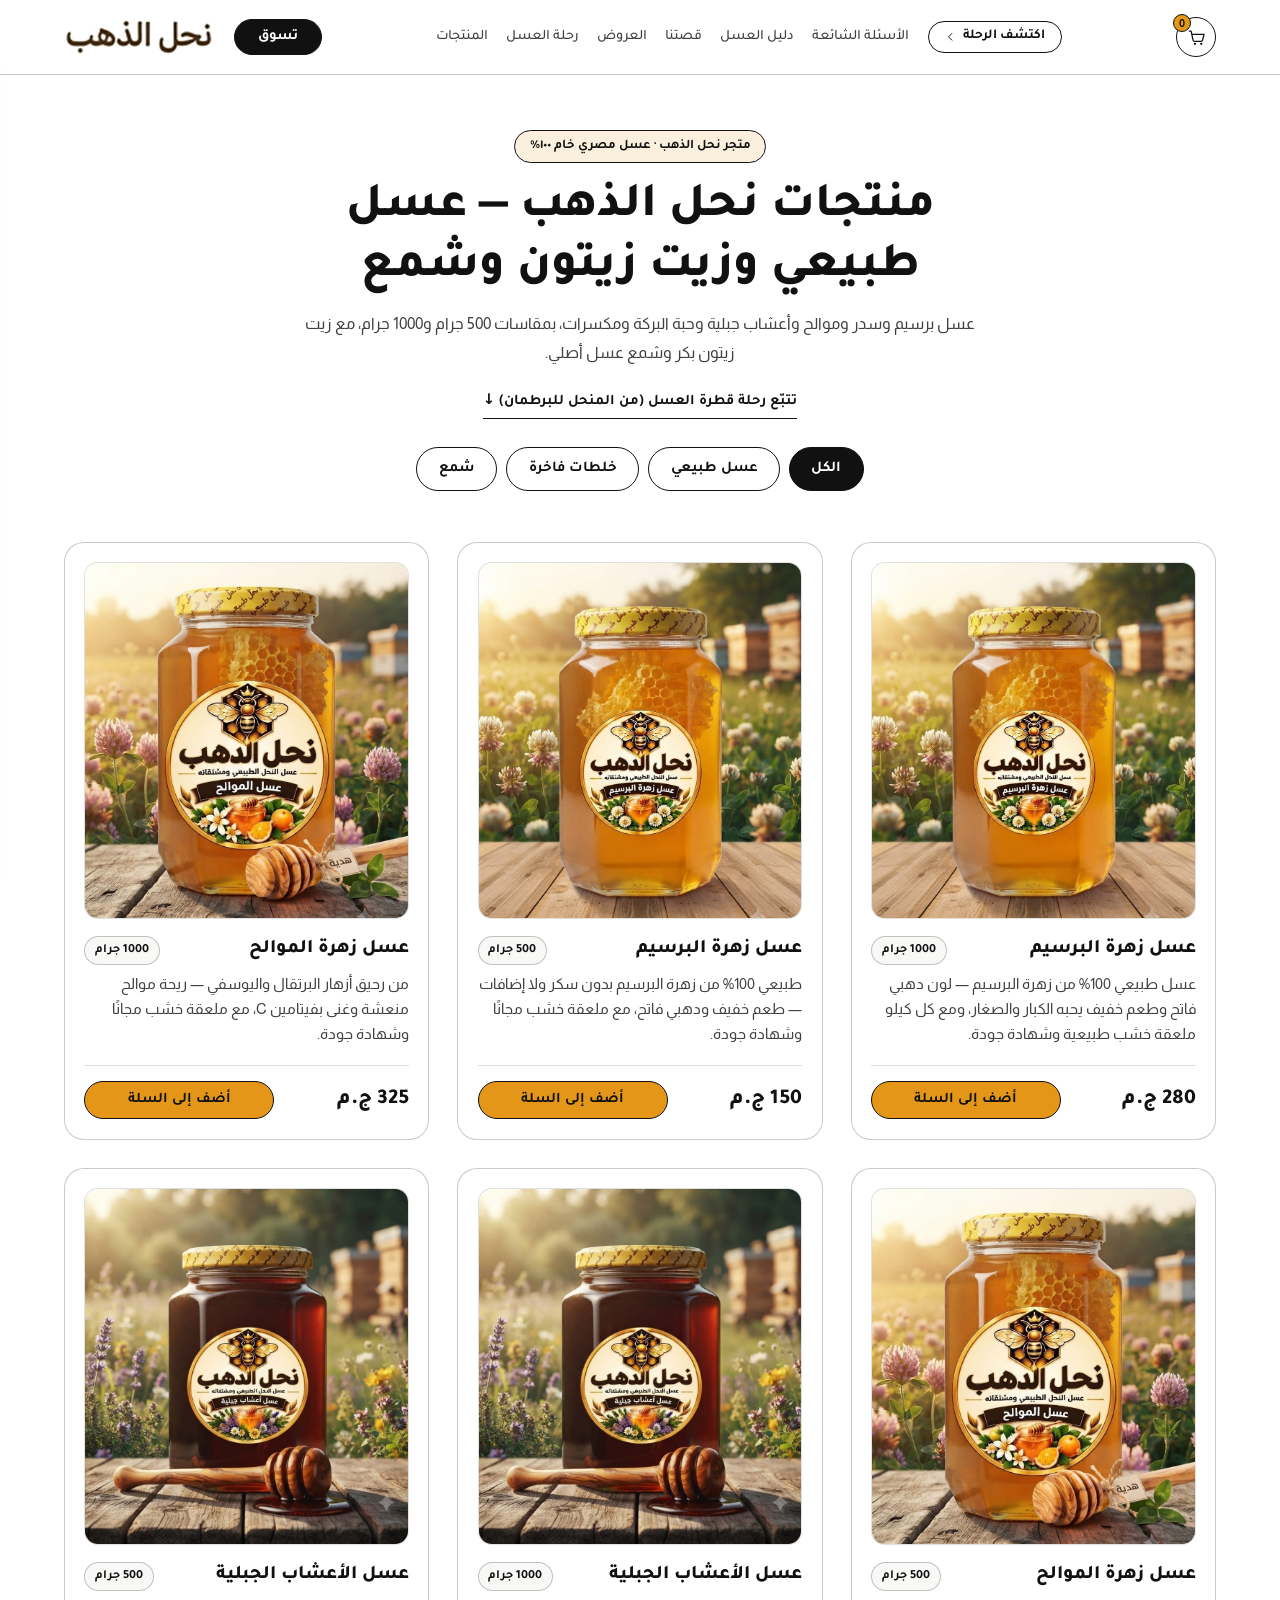
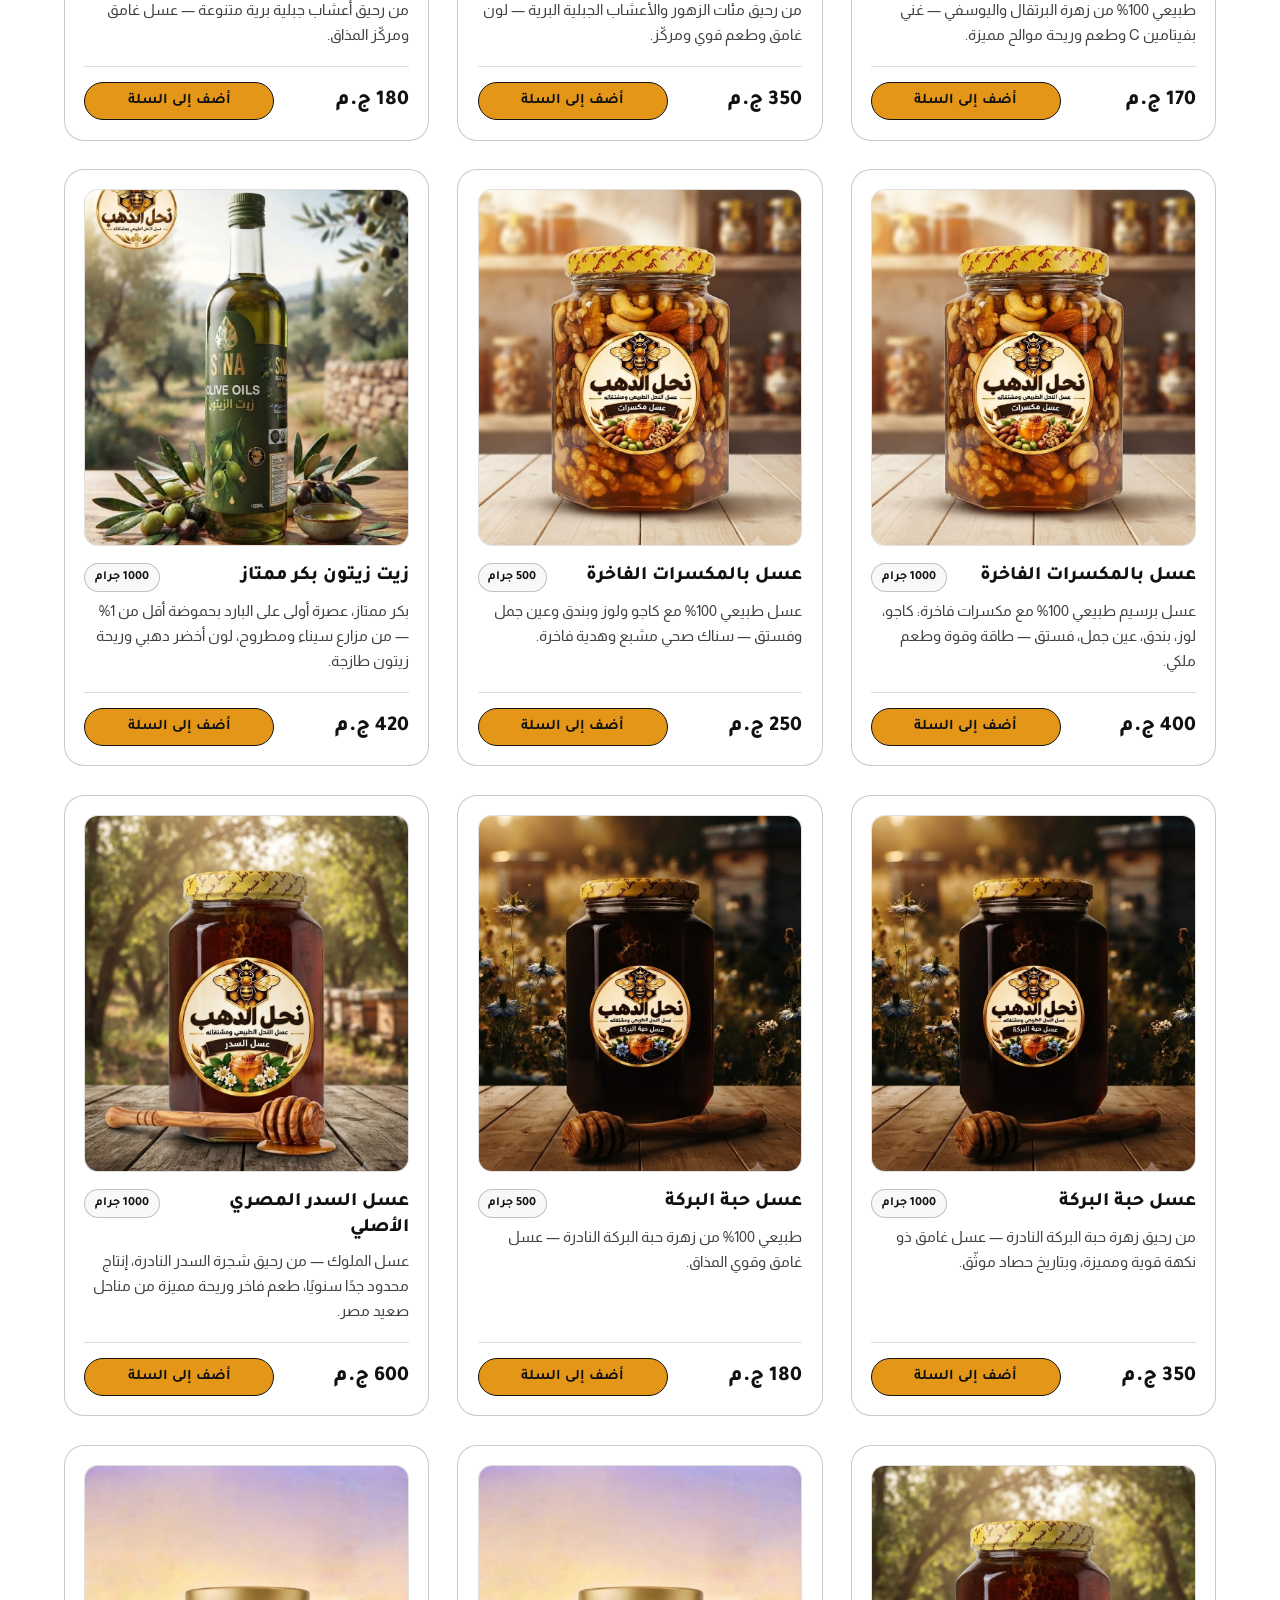
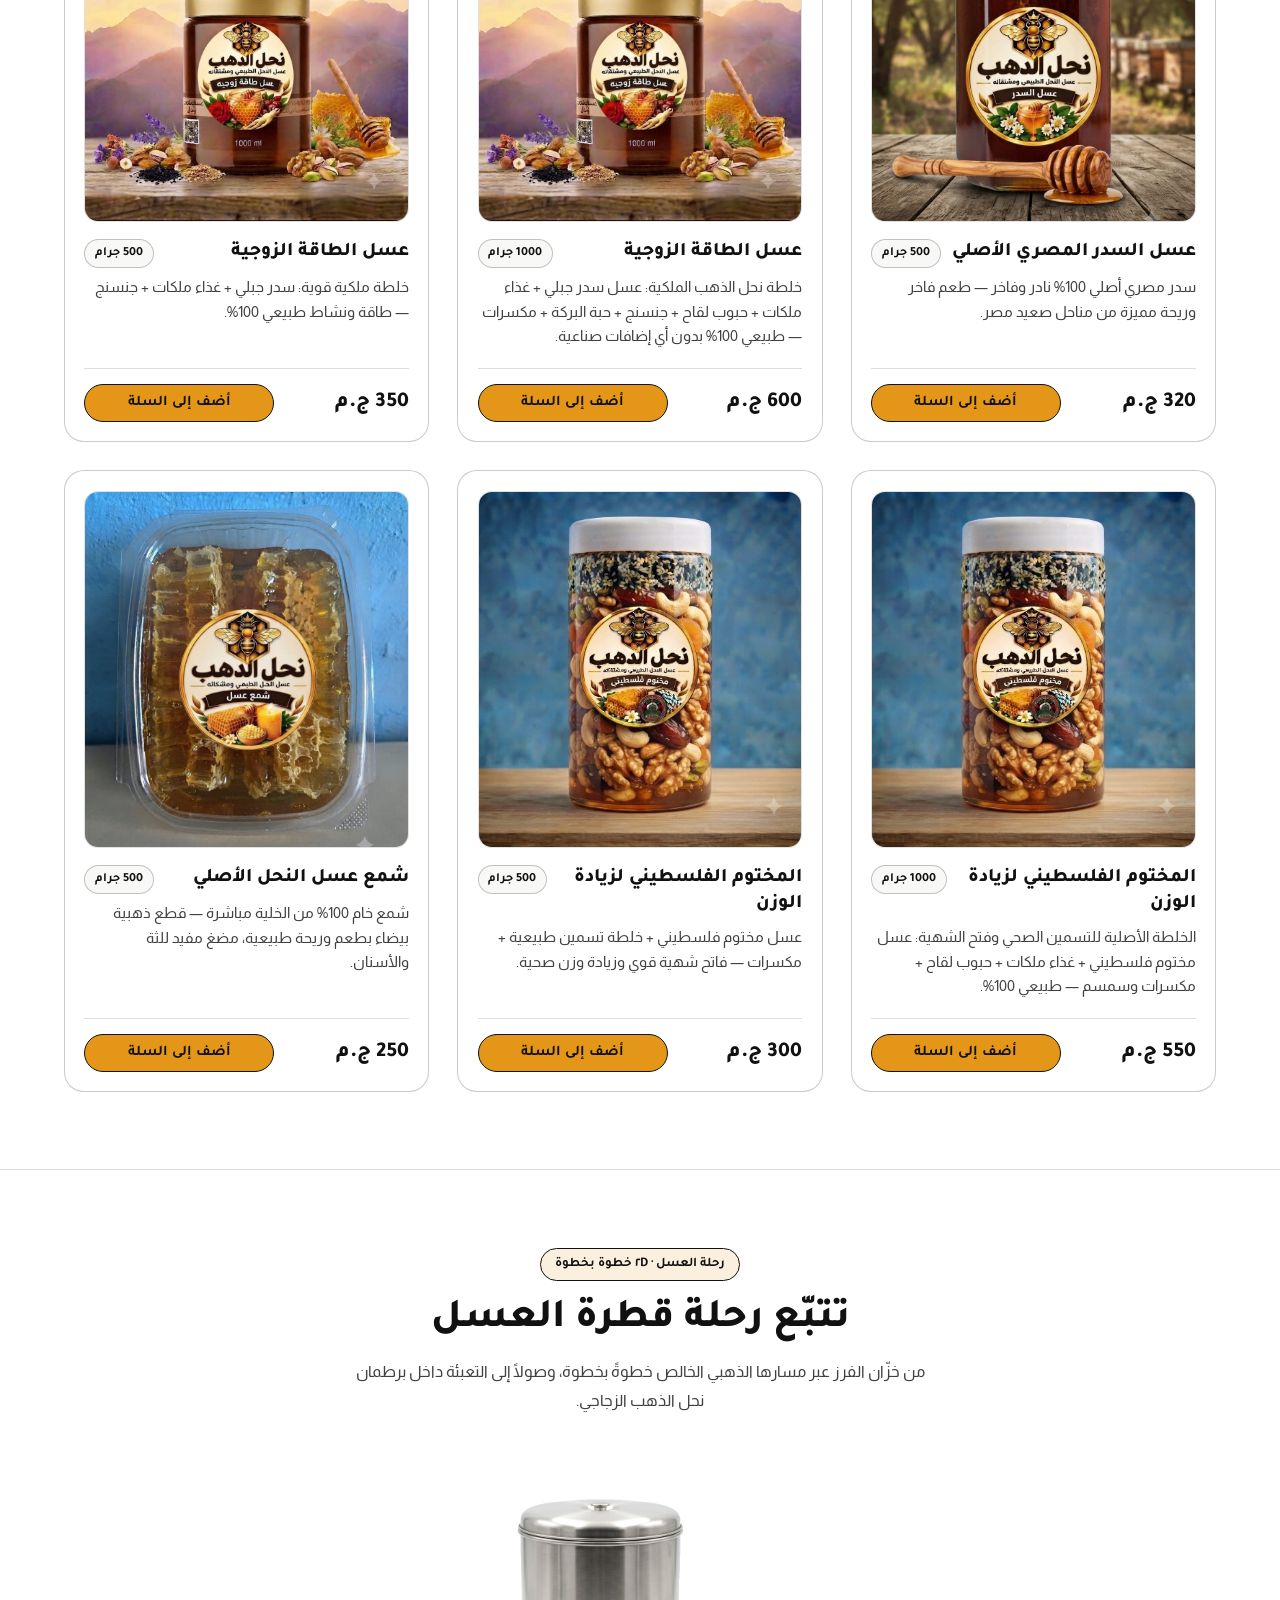
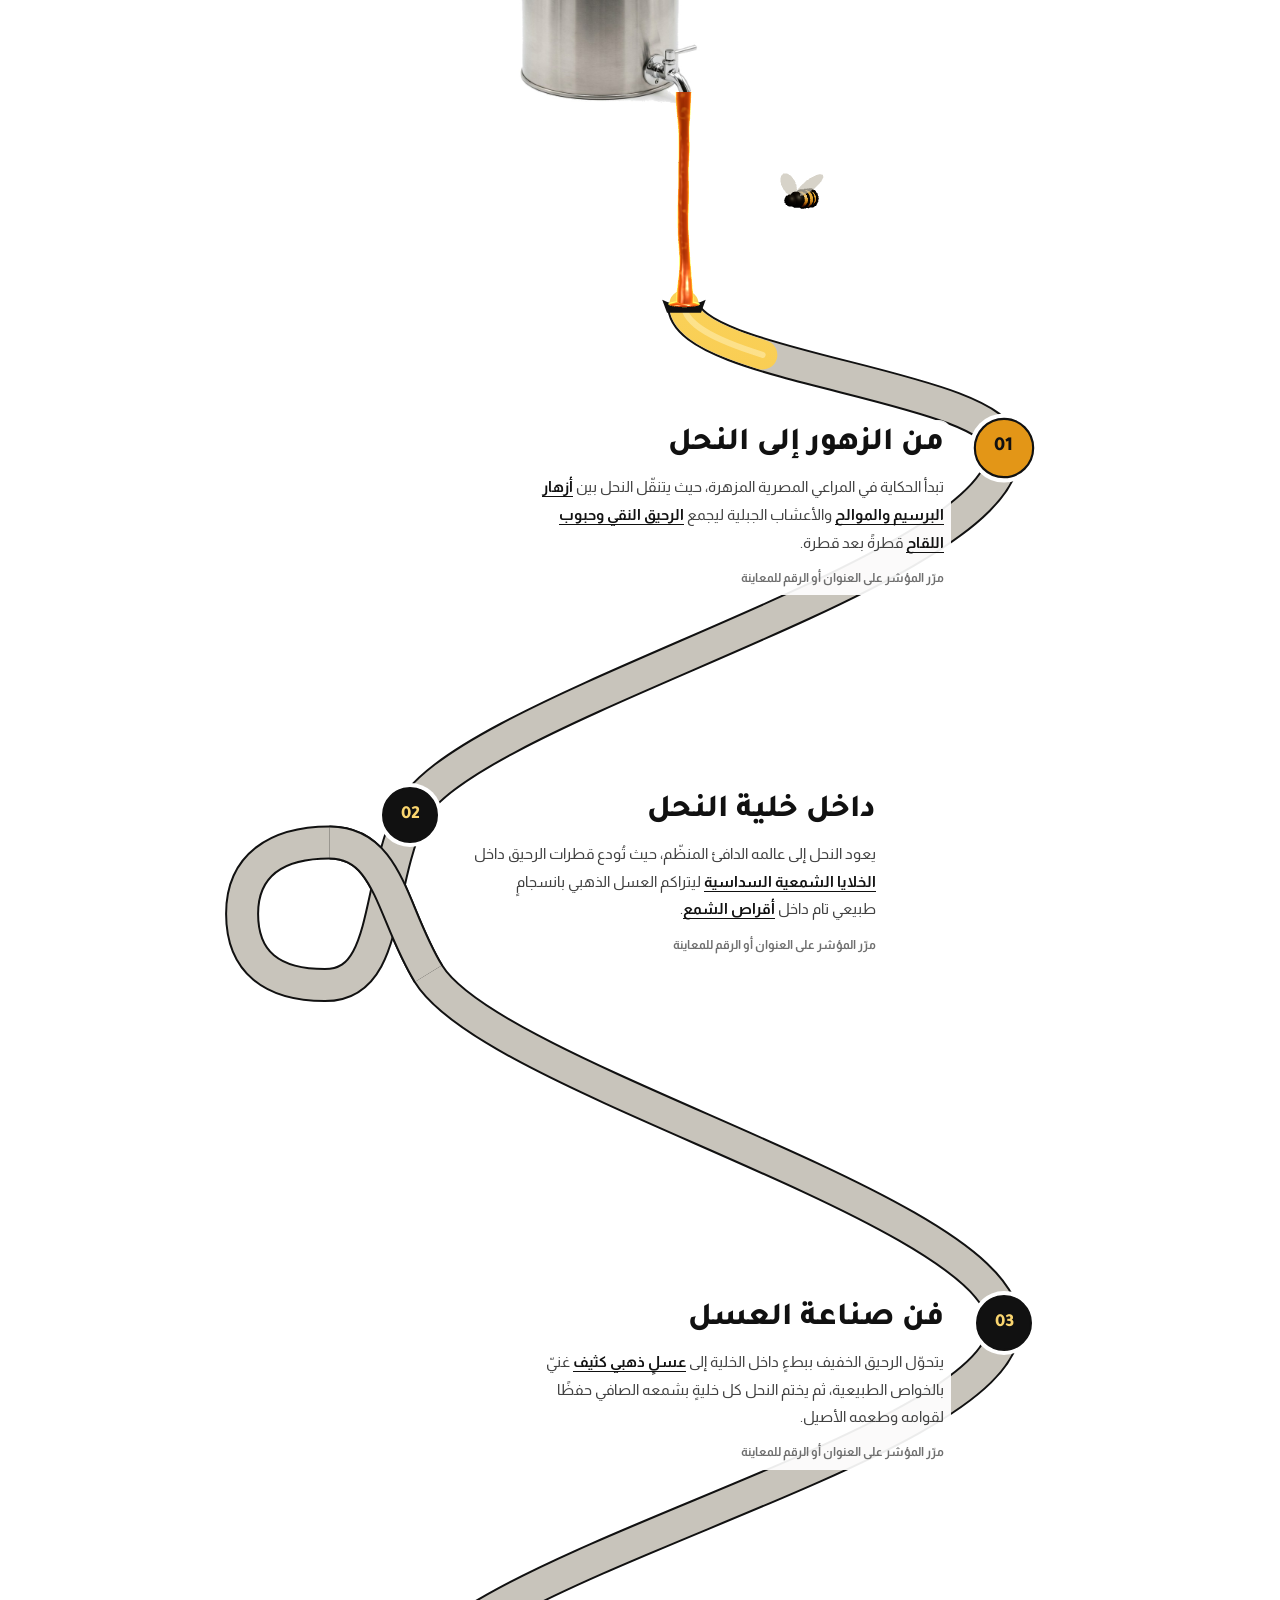
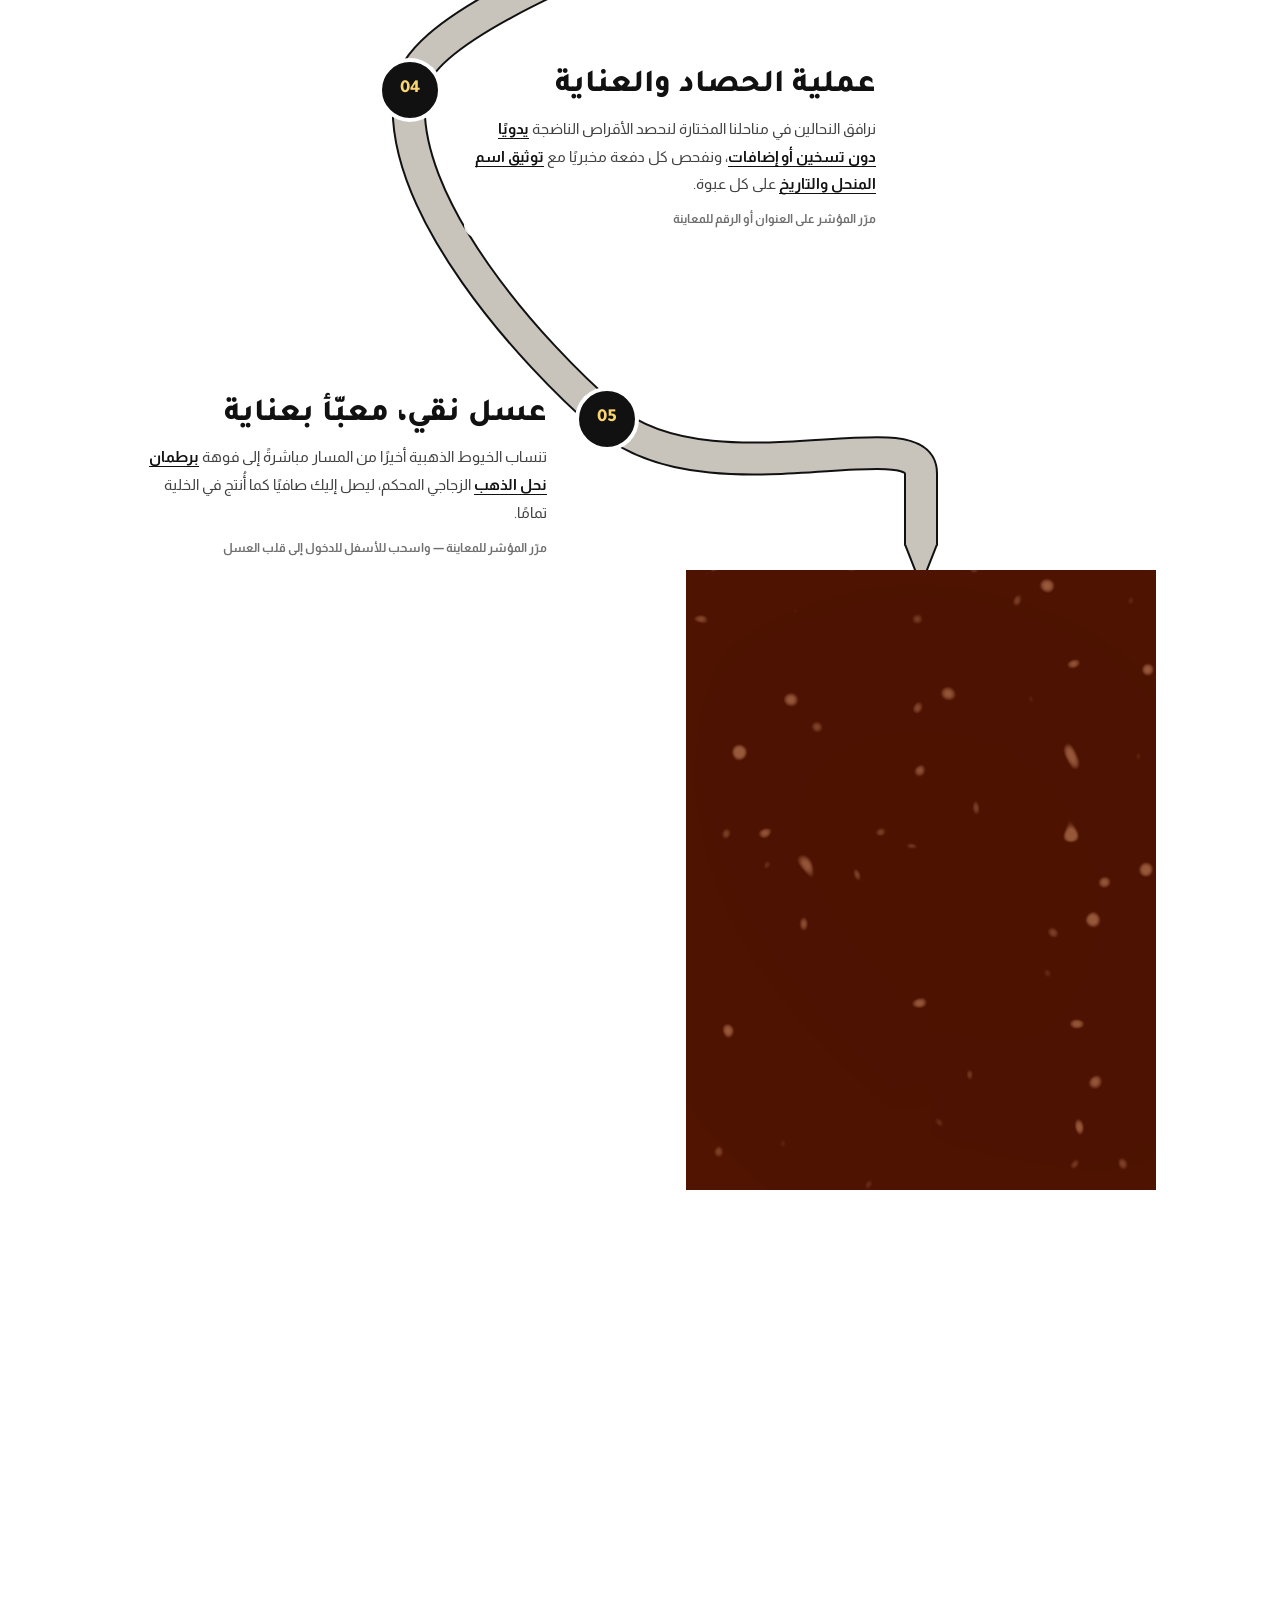
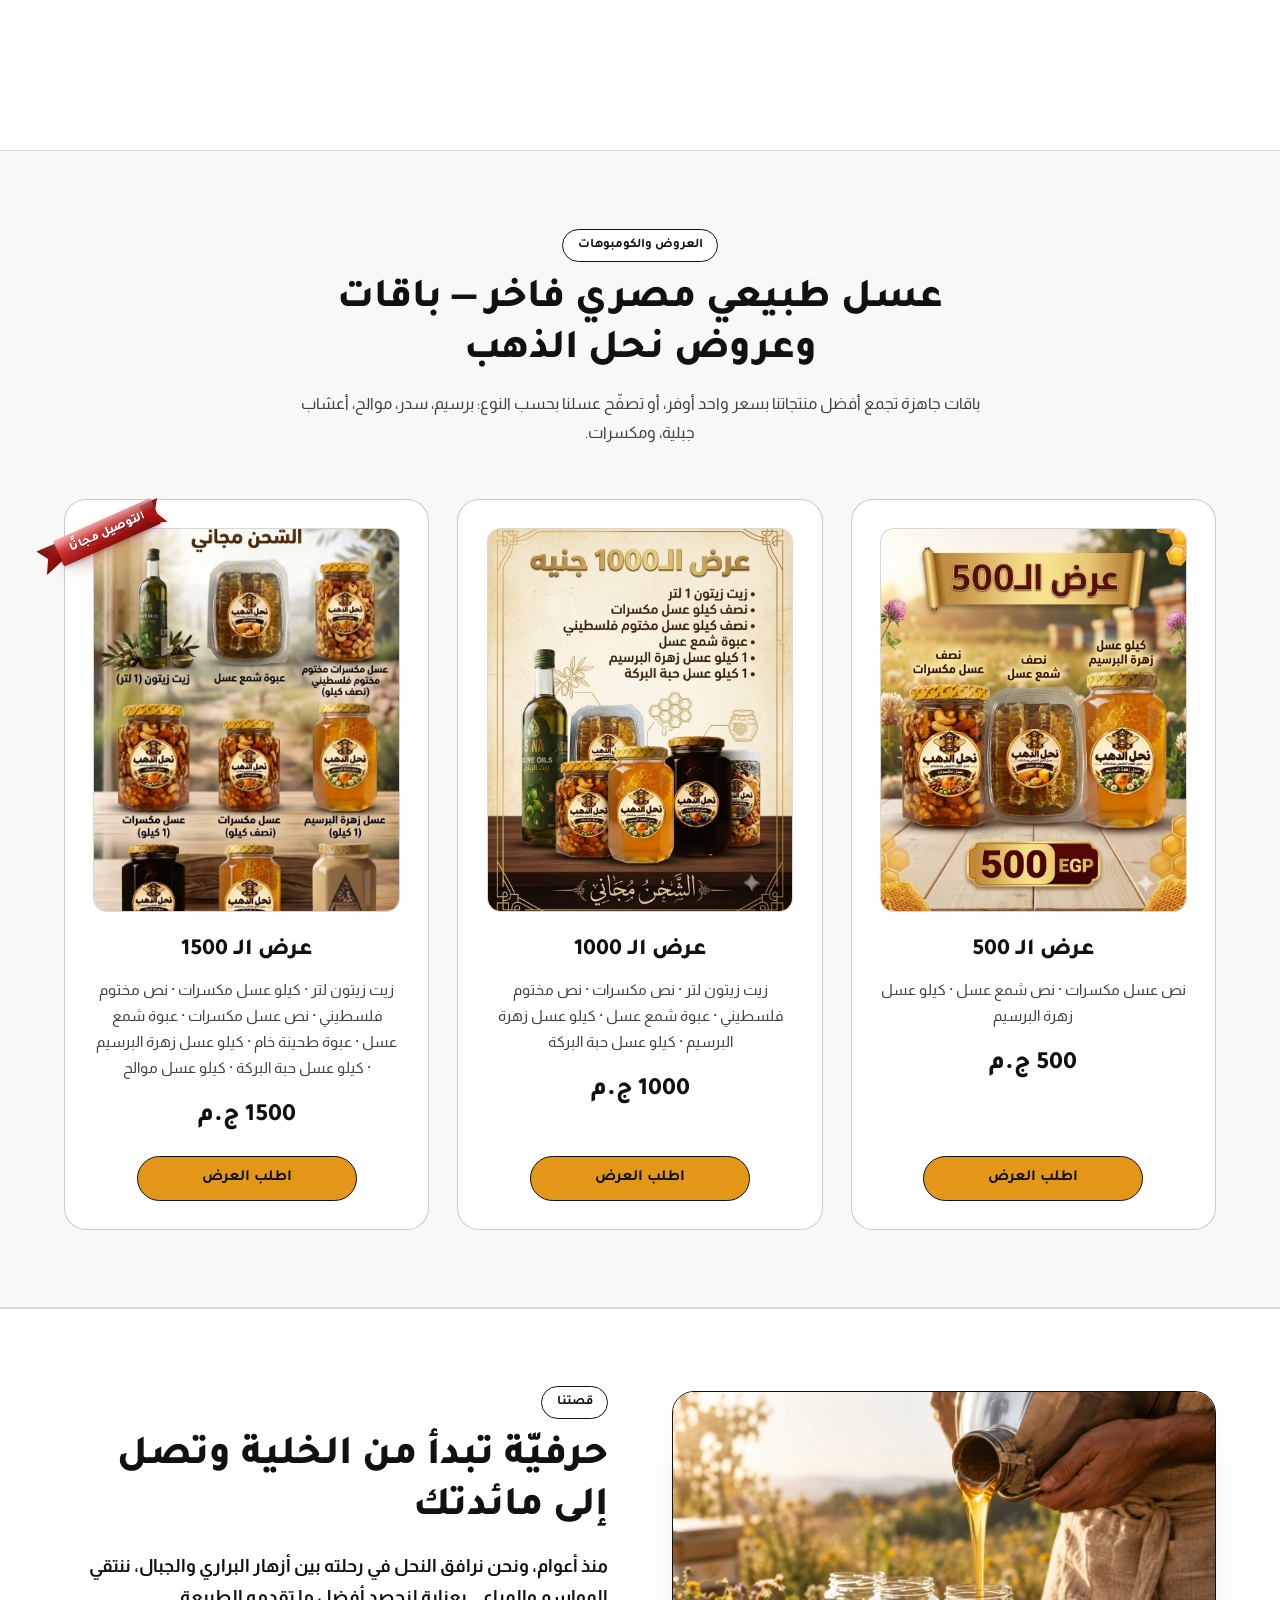
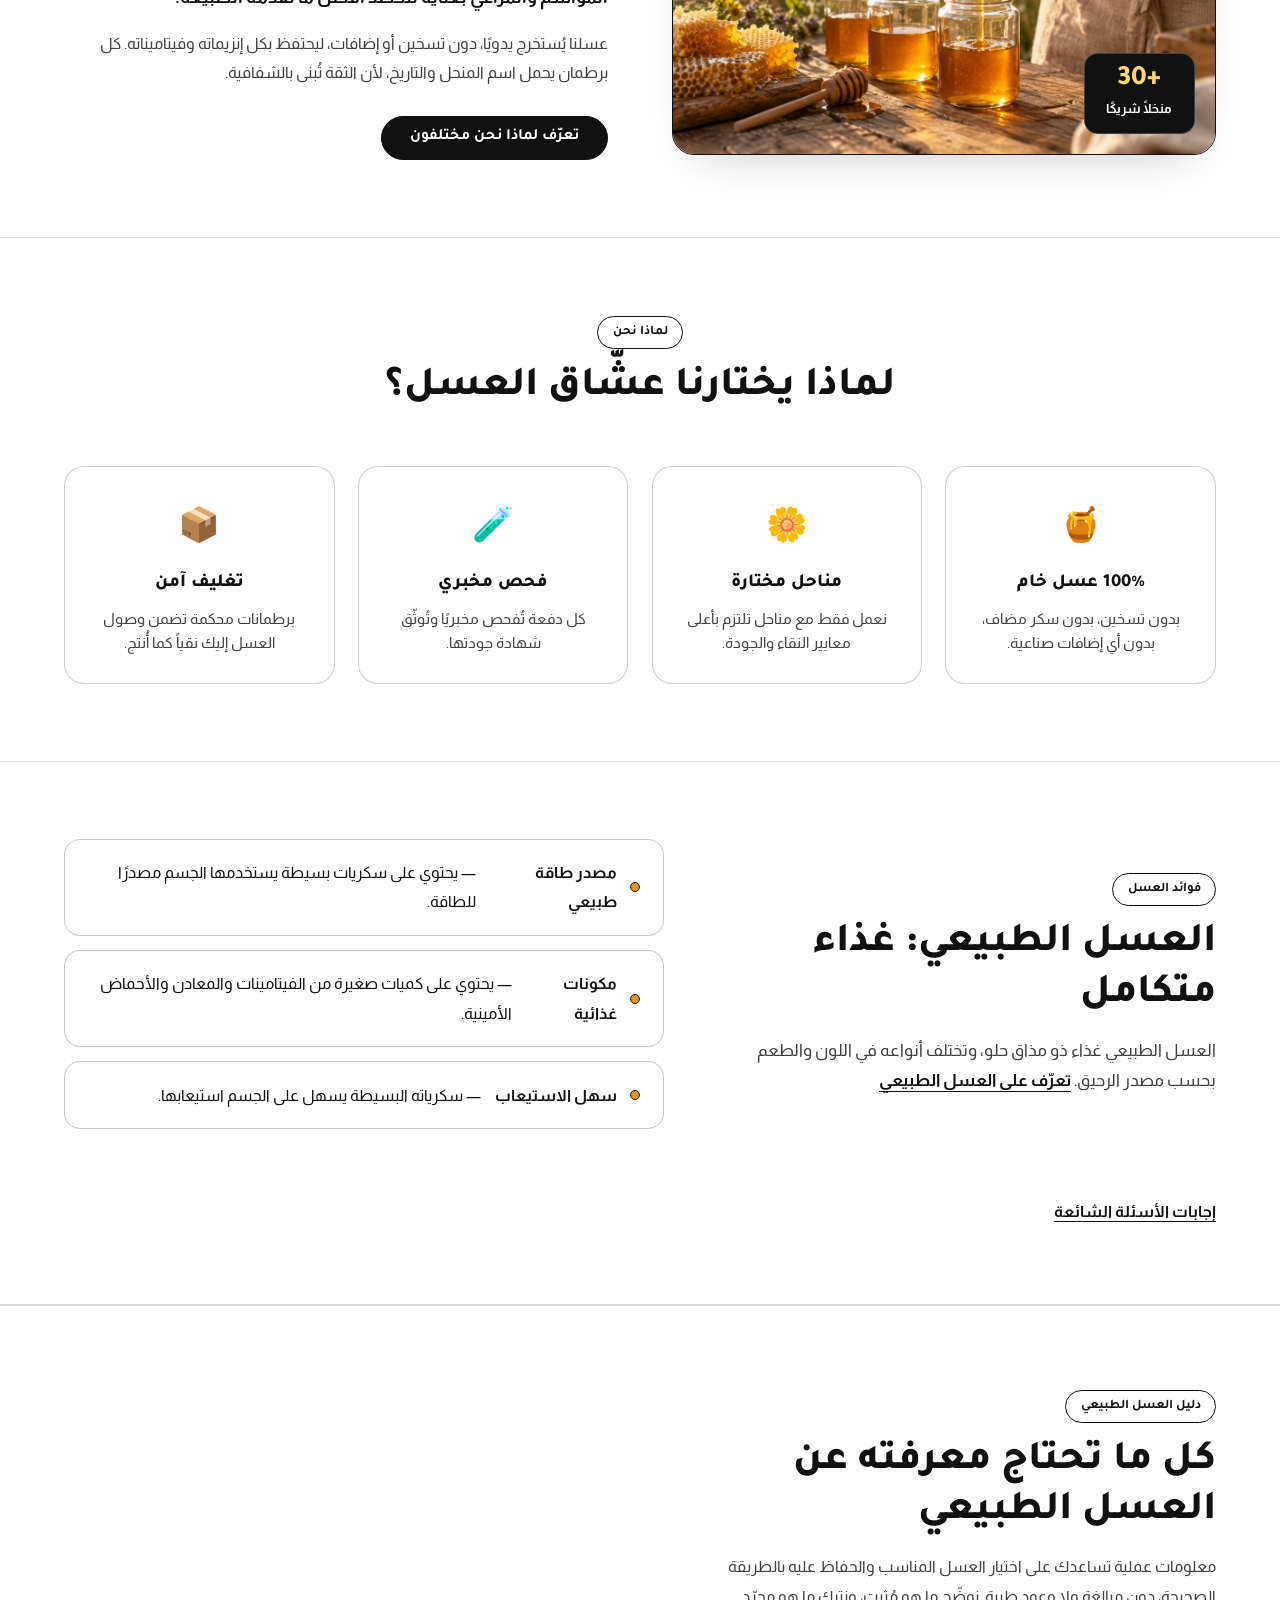
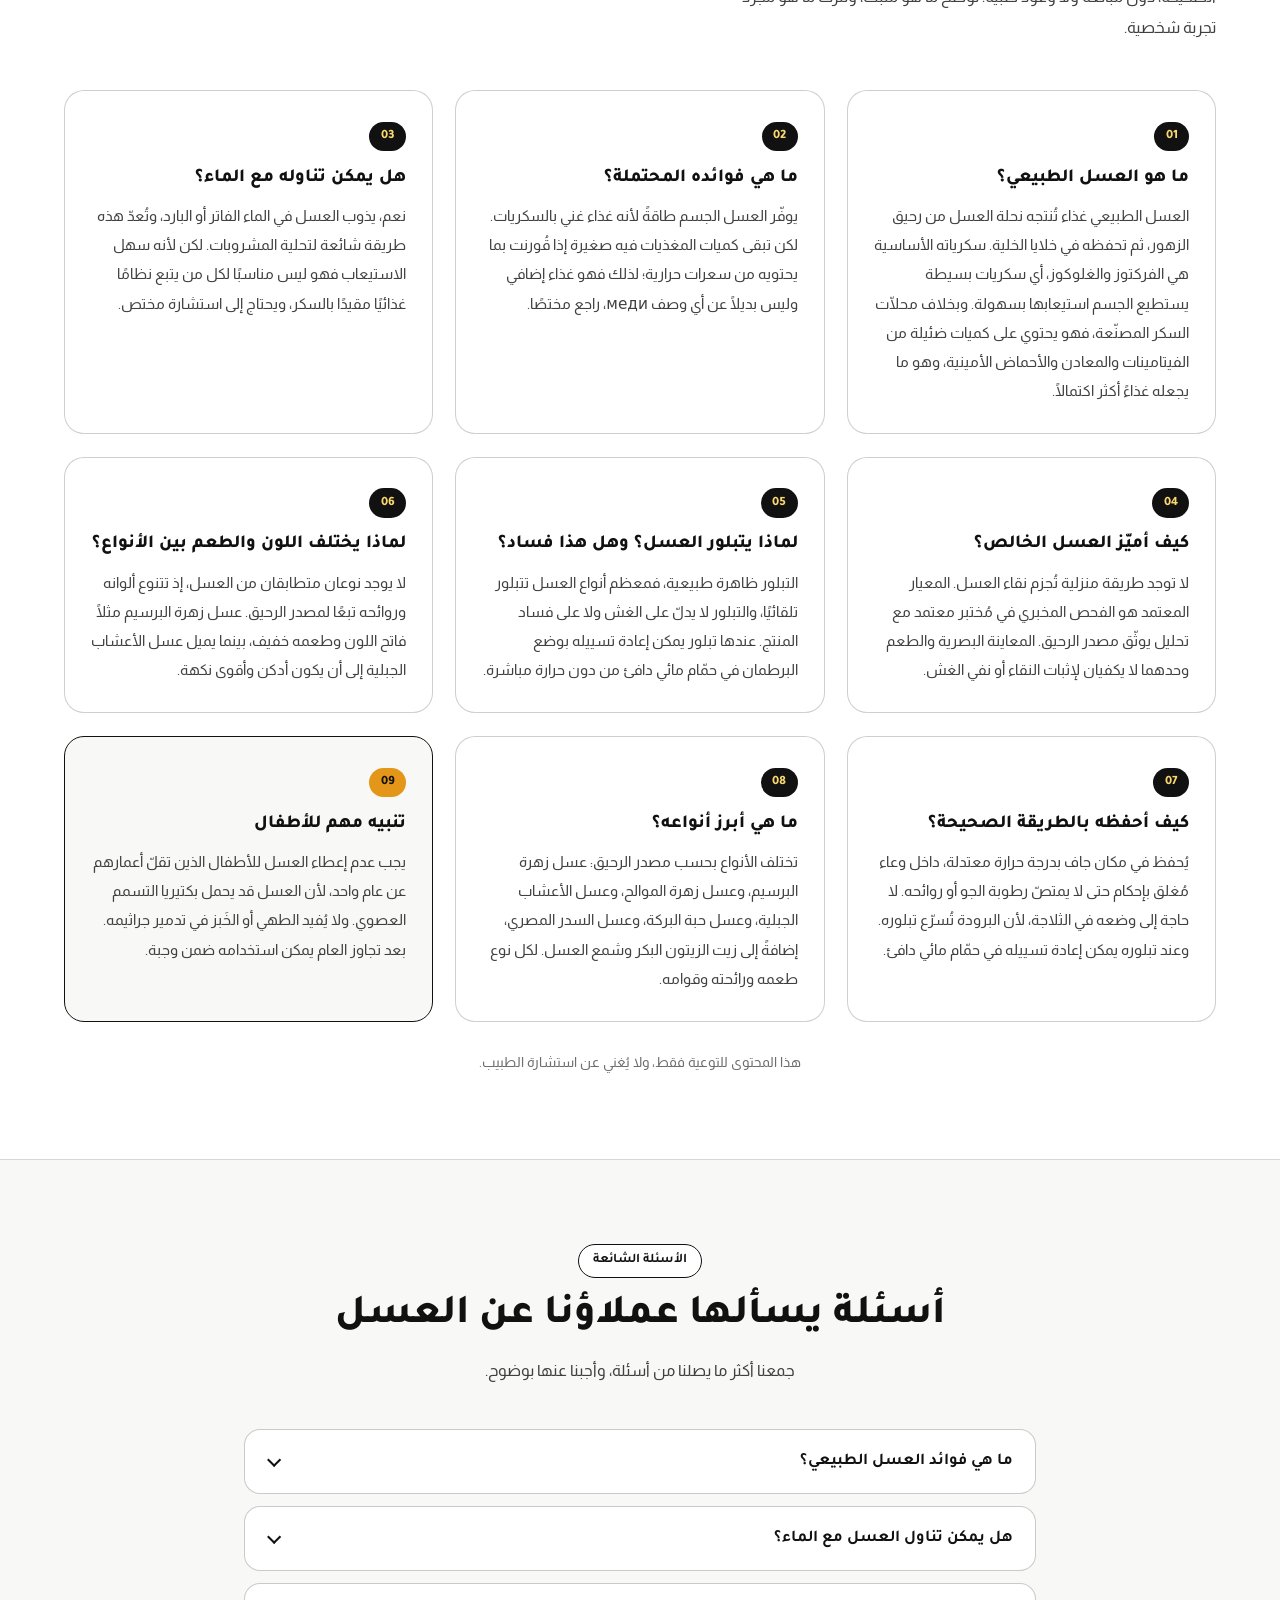
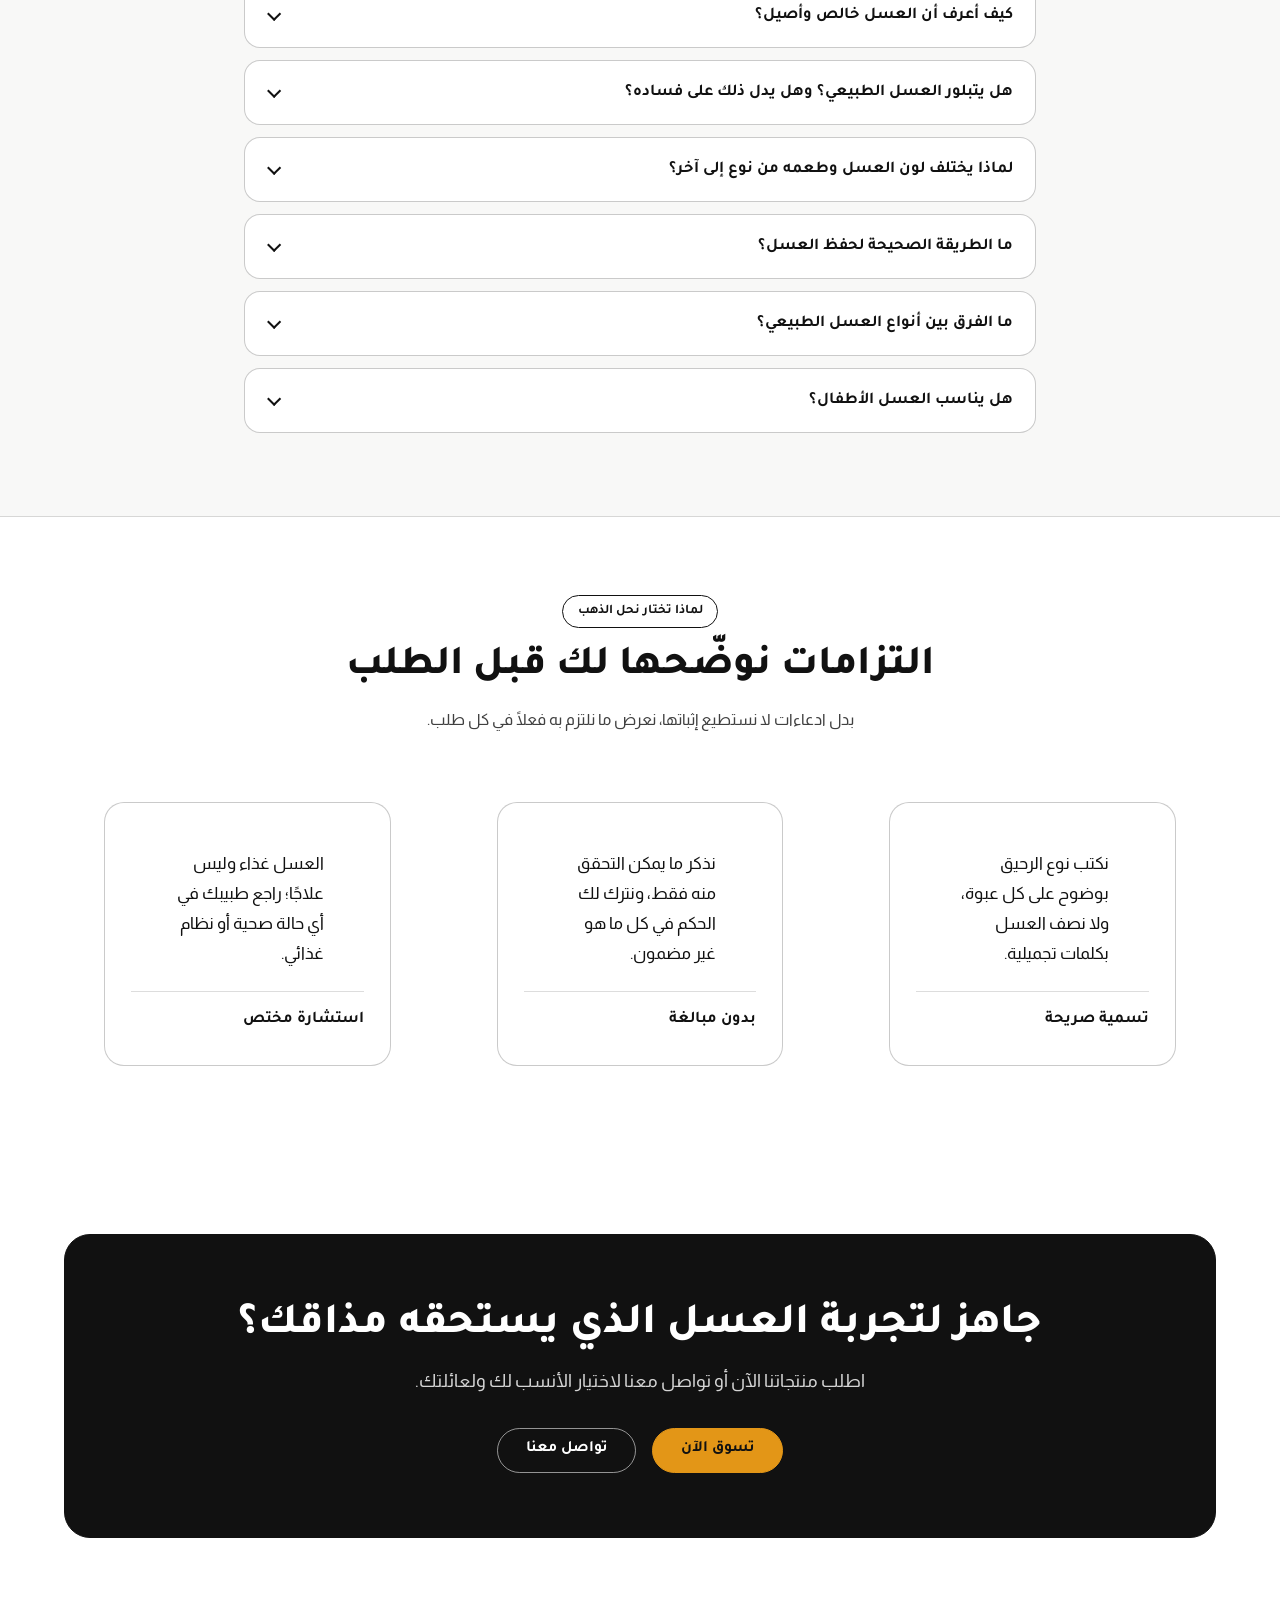
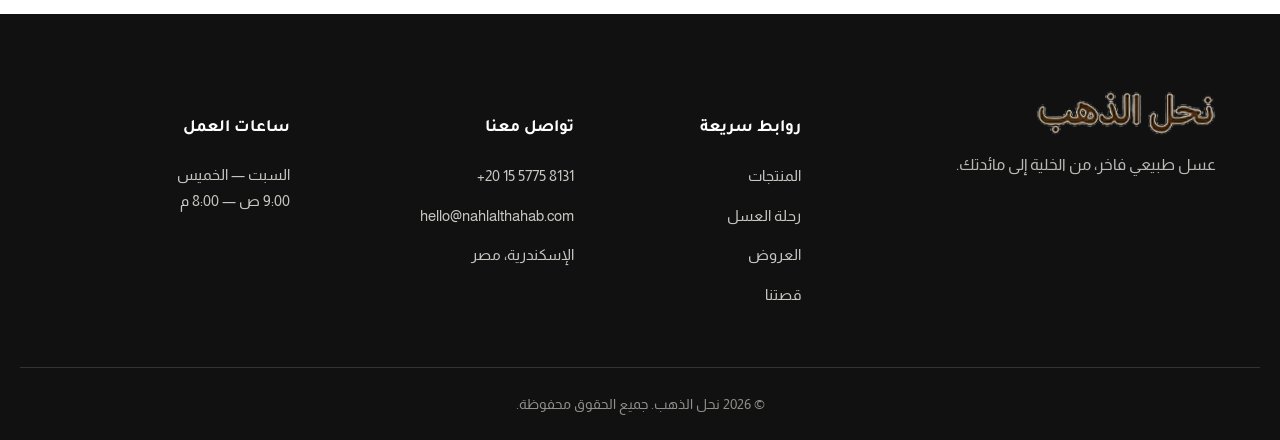
==== commit 3bd7dd70: "refactor: switch honey journey to 2d editorial path and white aesthetic" ====
--- a/index.html
+++ b/index.html
@@ -3,7 +3,7 @@
 <head>
 <meta charset="utf-8">
 <meta name="viewport" content="width=device-width, initial-scale=1, viewport-fit=cover">
-<meta name="theme-color" content="#F8F1DE">
+<meta name="theme-color" content="#FFFFFF">
 <title>نحل الذهب | عسل طبيعي مصري فاخر - عسل سدر وبرسيم وموالح</title>
 <meta name="description" content="نحل الذهب: متجر عسل طبيعي مصري فاخر. عسل سدر وبرسيم وموالح وأعشاب جبلية وحبة البركة ومكسرات، وزيت زيتون بكر وشمع عسل أصلي. اطلب عبر واتساب مع شحن لكل محافظات مصر.">
 <link rel="canonical" href="https://nahlalthahab.com/">
@@ -684,8 +684,8 @@
 <link rel="stylesheet" href="assets/css/tokens.css">
 <link rel="stylesheet" href="assets/css/base.css">
 <link rel="stylesheet" href="assets/css/navbar.css">
-<link rel="stylesheet" href="assets/css/hero.css">
 <link rel="stylesheet" href="assets/css/sections.css">
+<link rel="stylesheet" href="assets/css/journey.css">
 <link rel="stylesheet" href="assets/css/cart.css">
 
   <!-- ============ FAVICON / APP ICONS (gold honey-bee identity) ============ -->
@@ -717,16 +717,16 @@
 </head>
 <body>
 
-<a class="skip-link" href="#hero">تخطَّ إلى المحتوى</a>
+<a class="skip-link" href="#products">تخطَّ إلى المحتوى</a>
 
 <!-- ==========================================================
-     Navbar — solid white HTML/CSS layer, never part of the video
+     Navbar — solid white editorial bar
      ========================================================== -->
 <header class="site-header" id="siteHeader">
   <div class="nav-shell">
 
     <div class="nav-brand">
-      <a class="brand" href="/" aria-label="نحل الذهب — الصفحة الرئيسية">
+      <a class="brand" href="#products" aria-label="نحل الذهب — الصفحة الرئيسية">
         <img class="brand__logo"
              src="assets/img/logo-nahl-al-thahab.png"
              alt="نحل الذهب"
@@ -737,15 +737,14 @@
 
     <nav class="nav-links" aria-label="التنقل الرئيسي">
       <ul class="nav-links__list">
-        <li><a class="nav-link" href="#hero">الرئيسية</a></li>
+        <li><a class="nav-link" href="#products">المنتجات</a></li>
         <li><a class="nav-link" href="#journey">رحلة العسل</a></li>
-        <li><a class="nav-link" href="#products">المنتجات</a></li>
         <li><a class="nav-link" href="#categories">العروض</a></li>
         <li><a class="nav-link" href="#story">قصتنا</a></li>
         <li><a class="nav-link" href="#guide">دليل العسل</a></li>
         <li><a class="nav-link" href="#faq">الأسئلة الشائعة</a></li>
       </ul>
-      <a class="nav-discover" href="#stage-01">
+      <a class="nav-discover" href="#journey">
         <span>اكتشف الرحلة</span>
         <svg class="nav-discover__arrow" viewBox="0 0 24 24" aria-hidden="true" focusable="false">
           <path d="M14 6l-6 6 6 6" fill="none" stroke="currentColor"
@@ -774,11 +773,11 @@
   <div class="mobile-nav" id="mobileNav" hidden>
     <nav class="mobile-nav__inner" aria-label="التنقل للجوال">
       <ul class="mobile-nav__list">
-        <li><a class="mobile-nav__link" href="#hero">الرئيسية</a></li>
+        <li><a class="mobile-nav__link" href="#products">المنتجات</a></li>
         <li><a class="mobile-nav__link" href="#journey">رحلة العسل</a></li>
-        <li><a class="mobile-nav__link" href="#products">المنتجات</a></li>
         <li><a class="mobile-nav__link" href="#categories">العروض</a></li>
         <li><a class="mobile-nav__link" href="#story">قصتنا</a></li>
+        <li><a class="mobile-nav__link" href="#guide">دليل العسل</a></li>
         <li><a class="mobile-nav__link" href="#contact">تواصل معنا</a></li>
       </ul>
       <a class="btn btn--dark mobile-nav__cta" href="#products">تسوق</a>
@@ -788,80 +787,404 @@
 
 <main>
   <!-- ==========================================================
-       CONTINUOUS 3D EXPERIENCE: HERO -> WINDING HONEY JOURNEY -> JAR PORTAL
+       OPENING SECTION: IMPROVED EDITORIAL PRODUCTS STOREFRONT
        ========================================================== -->
-  <div class="experience-wrap" id="experienceWrap">
-
-    <!-- Persistent sticky 3D WebGL viewport -->
-    <div class="experience-stage" id="experienceStage" aria-hidden="true">
-      <canvas id="honeyWorldCanvas" class="experience-canvas"></canvas>
-      <div id="portalVeil" class="portal-veil"></div>
-
-      <nav class="journey-rail" aria-label="مراحل رحلة العسل">
-        <button type="button" class="journey-rail__dot is-active" data-rail-stage="0" data-target="hero" aria-label="المقدمة">✦</button>
-        <button type="button" class="journey-rail__dot" data-rail-stage="1" data-target="stage-01" aria-label="المرحلة 01: من الزهور إلى النحل">01</button>
-        <button type="button" class="journey-rail__dot" data-rail-stage="2" data-target="stage-02" aria-label="المرحلة 02: داخل خلية النحل">02</button>
-        <button type="button" class="journey-rail__dot" data-rail-stage="3" data-target="stage-03" aria-label="المرحلة 03: فن صناعة العسل">03</button>
-        <button type="button" class="journey-rail__dot" data-rail-stage="4" data-target="stage-04" aria-label="المرحلة 04: عملية الحصاد والعناية">04</button>
-        <button type="button" class="journey-rail__dot" data-rail-stage="5" data-target="stage-05" aria-label="المرحلة 05: عسل نقي معبّأ بعناية">05</button>
-      </nav>
+  <section class="section section--opening section--products" id="products" aria-labelledby="prod-heading">
+    <div class="container">
+      <header class="section__head">
+        <span class="eyebrow eyebrow--gold">متجر نحل الذهب · عسل مصري خام ١٠٠٪</span>
+        <h1 class="section__title section__title--hero" id="prod-heading">منتجات نحل الذهب — عسل طبيعي وزيت زيتون وشمع</h1>
+        <p class="section__sub">عسل برسيم وسدر وموالح وأعشاب جبلية وحبة البركة ومكسرات، بمقاسات 500 جرام و1000 جرام، مع زيت زيتون بكر وشمع عسل أصلي.</p>
+
+        <div class="section__head-actions">
+          <a class="editorial-jump" href="#journey">تتبّع رحلة قطرة العسل (من المنحل للبرطمان) ↓</a>
+        </div>
+
+        <div class="filter-row" role="group" aria-label="تصفية المنتجات">
+          <button class="chip is-active" type="button" data-filter="all">الكل</button>
+          <button class="chip" type="button" data-filter="raw">عسل طبيعي</button>
+          <button class="chip" type="button" data-filter="rare">خلطات فاخرة</button>
+          <button class="chip" type="button" data-filter="comb">شمع</button>
+        </div>
+      </header>
+
+      <div class="prod-grid">
+        <article class="prod-card" data-cat="raw" data-name="عسل زهرة البرسيم" data-price="280">
+          <div class="prod-card__stage">
+            <img class="prod-card__img" src="assets/img/products/p01-clover-1kg.jpg" alt="عسل زهرة البرسيم - 1000 جرام من نحل الذهب" loading="eager" decoding="async" width="896" height="1195">
+          </div>
+          <div class="prod-card__body">
+            <div class="prod-card__top">
+              <h2 class="prod-card__title">عسل زهرة البرسيم</h2>
+              <p class="prod-card__meta">1000 جرام</p>
+            </div>
+            <p class="prod-card__desc">عسل طبيعي 100% من زهرة البرسيم — لون دهبي فاتح وطعم خفيف يحبه الكبار والصغار، ومع كل كيلو ملعقة خشب طبيعية وشهادة جودة.</p>
+            <div class="prod-card__foot">
+              <p class="prod-card__price">280 ج.م</p>
+              <button type="button" class="btn btn--honey prod-card__cta js-add-cart">أضف إلى السلة</button>
+            </div>
+          </div>
+        </article>
+
+        <article class="prod-card" data-cat="raw" data-name="عسل زهرة البرسيم" data-price="150">
+          <div class="prod-card__stage">
+            <img class="prod-card__img" src="assets/img/products/p02-clover-500g.jpg" alt="عسل زهرة البرسيم - 500 جرام من نحل الذهب" loading="eager" decoding="async" width="896" height="1195">
+          </div>
+          <div class="prod-card__body">
+            <div class="prod-card__top">
+              <h2 class="prod-card__title">عسل زهرة البرسيم</h2>
+              <p class="prod-card__meta">500 جرام</p>
+            </div>
+            <p class="prod-card__desc">طبيعي 100% من زهرة البرسيم بدون سكر ولا إضافات — طعم خفيف ودهبي فاتح، مع ملعقة خشب مجانًا وشهادة جودة.</p>
+            <div class="prod-card__foot">
+              <p class="prod-card__price">150 ج.م</p>
+              <button type="button" class="btn btn--honey prod-card__cta js-add-cart">أضف إلى السلة</button>
+            </div>
+          </div>
+        </article>
+
+        <article class="prod-card" data-cat="raw" data-name="عسل زهرة الموالح" data-price="325">
+          <div class="prod-card__stage">
+            <img class="prod-card__img" src="assets/img/products/p03-citrus-1kg.jpg" alt="عسل زهرة الموالح - 1000 جرام من نحل الذهب" loading="eager" decoding="async" width="896" height="1195">
+          </div>
+          <div class="prod-card__body">
+            <div class="prod-card__top">
+              <h2 class="prod-card__title">عسل زهرة الموالح</h2>
+              <p class="prod-card__meta">1000 جرام</p>
+            </div>
+            <p class="prod-card__desc">من رحيق أزهار البرتقال واليوسفي — ريحة موالح منعشة وغنى بفيتامين C، مع ملعقة خشب مجانًا وشهادة جودة.</p>
+            <div class="prod-card__foot">
+              <p class="prod-card__price">325 ج.م</p>
+              <button type="button" class="btn btn--honey prod-card__cta js-add-cart">أضف إلى السلة</button>
+            </div>
+          </div>
+        </article>
+
+        <article class="prod-card" data-cat="raw" data-name="عسل زهرة الموالح" data-price="170">
+          <div class="prod-card__stage">
+            <img class="prod-card__img" src="assets/img/products/p04-citrus-500g.jpg" alt="عسل زهرة الموالح - 500 جرام من نحل الذهب" loading="eager" decoding="async" width="896" height="1195">
+          </div>
+          <div class="prod-card__body">
+            <div class="prod-card__top">
+              <h2 class="prod-card__title">عسل زهرة الموالح</h2>
+              <p class="prod-card__meta">500 جرام</p>
+            </div>
+            <p class="prod-card__desc">طبيعي 100% من زهرة البرتقال واليوسفي — غني بفيتامين C وطعم وريحة موالح مميزة.</p>
+            <div class="prod-card__foot">
+              <p class="prod-card__price">170 ج.م</p>
+              <button type="button" class="btn btn--honey prod-card__cta js-add-cart">أضف إلى السلة</button>
+            </div>
+          </div>
+        </article>
+
+        <article class="prod-card" data-cat="raw" data-name="عسل الأعشاب الجبلية" data-price="350">
+          <div class="prod-card__stage">
+            <img class="prod-card__img" src="assets/img/products/p05-mountain-herbs-1kg.jpg" alt="عسل الأعشاب الجبلية - 1000 جرام من نحل الذهب" loading="eager" decoding="async" width="1048" height="1024">
+          </div>
+          <div class="prod-card__body">
+            <div class="prod-card__top">
+              <h2 class="prod-card__title">عسل الأعشاب الجبلية</h2>
+              <p class="prod-card__meta">1000 جرام</p>
+            </div>
+            <p class="prod-card__desc">من رحيق مئات الزهور والأعشاب الجبلية البرية — لون غامق وطعم قوي ومركّز.</p>
+            <div class="prod-card__foot">
+              <p class="prod-card__price">350 ج.م</p>
+              <button type="button" class="btn btn--honey prod-card__cta js-add-cart">أضف إلى السلة</button>
+            </div>
+          </div>
+        </article>
+
+        <article class="prod-card" data-cat="raw" data-name="عسل الأعشاب الجبلية" data-price="180">
+          <div class="prod-card__stage">
+            <img class="prod-card__img" src="assets/img/products/p06-mountain-herbs-500g.jpg" alt="عسل الأعشاب الجبلية - 500 جرام من نحل الذهب" loading="eager" decoding="async" width="1048" height="1024">
+          </div>
+          <div class="prod-card__body">
+            <div class="prod-card__top">
+              <h2 class="prod-card__title">عسل الأعشاب الجبلية</h2>
+              <p class="prod-card__meta">500 جرام</p>
+            </div>
+            <p class="prod-card__desc">من رحيق أعشاب جبلية برية متنوعة — عسل غامق ومركّز المذاق.</p>
+            <div class="prod-card__foot">
+              <p class="prod-card__price">180 ج.م</p>
+              <button type="button" class="btn btn--honey prod-card__cta js-add-cart">أضف إلى السلة</button>
+            </div>
+          </div>
+        </article>
+
+        <article class="prod-card" data-cat="rare" data-name="عسل بالمكسرات الفاخرة" data-price="400">
+          <div class="prod-card__stage">
+            <img class="prod-card__img" src="assets/img/products/p07-nuts-1kg.jpg" alt="عسل بالمكسرات الفاخرة - 1000 جرام من نحل الذهب" loading="lazy" decoding="async" width="896" height="1195">
+          </div>
+          <div class="prod-card__body">
+            <div class="prod-card__top">
+              <h2 class="prod-card__title">عسل بالمكسرات الفاخرة</h2>
+              <p class="prod-card__meta">1000 جرام</p>
+            </div>
+            <p class="prod-card__desc">عسل برسيم طبيعي 100% مع مكسرات فاخرة: كاجو، لوز، بندق، عين جمل، فستق — طاقة وقوة وطعم ملكي.</p>
+            <div class="prod-card__foot">
+              <p class="prod-card__price">400 ج.م</p>
+              <button type="button" class="btn btn--honey prod-card__cta js-add-cart">أضف إلى السلة</button>
+            </div>
+          </div>
+        </article>
+
+        <article class="prod-card" data-cat="rare" data-name="عسل بالمكسرات الفاخرة" data-price="250">
+          <div class="prod-card__stage">
+            <img class="prod-card__img" src="assets/img/products/p08-nuts-500g.jpg" alt="عسل بالمكسرات الفاخرة - 500 جرام من نحل الذهب" loading="lazy" decoding="async" width="896" height="1195">
+          </div>
+          <div class="prod-card__body">
+            <div class="prod-card__top">
+              <h2 class="prod-card__title">عسل بالمكسرات الفاخرة</h2>
+              <p class="prod-card__meta">500 جرام</p>
+            </div>
+            <p class="prod-card__desc">عسل طبيعي 100% مع كاجو ولوز وبندق وعين جمل وفستق — سناك صحي مشبع وهدية فاخرة.</p>
+            <div class="prod-card__foot">
+              <p class="prod-card__price">250 ج.م</p>
+              <button type="button" class="btn btn--honey prod-card__cta js-add-cart">أضف إلى السلة</button>
+            </div>
+          </div>
+        </article>
+
+        <article class="prod-card" data-cat="rare" data-name="زيت زيتون بكر ممتاز" data-price="420">
+          <div class="prod-card__stage">
+            <img class="prod-card__img" src="assets/img/products/p09-olive-oil-1l.jpg" alt="زيت زيتون بكر ممتاز - 1000 جرام من نحل الذهب" loading="lazy" decoding="async" width="896" height="1195">
+          </div>
+          <div class="prod-card__body">
+            <div class="prod-card__top">
+              <h2 class="prod-card__title">زيت زيتون بكر ممتاز</h2>
+              <p class="prod-card__meta">1000 جرام</p>
+            </div>
+            <p class="prod-card__desc">بكر ممتاز، عصرة أولى على البارد بحموضة أقل من 1% — من مزارع سيناء ومطروح، لون أخضر دهبي وريحة زيتون طازجة.</p>
+            <div class="prod-card__foot">
+              <p class="prod-card__price">420 ج.م</p>
+              <button type="button" class="btn btn--honey prod-card__cta js-add-cart">أضف إلى السلة</button>
+            </div>
+          </div>
+        </article>
+
+        <article class="prod-card" data-cat="raw" data-name="عسل حبة البركة" data-price="350">
+          <div class="prod-card__stage">
+            <img class="prod-card__img" src="assets/img/products/p10-blackseed-1kg.jpg" alt="عسل حبة البركة - 1000 جرام من نحل الذهب" loading="lazy" decoding="async" width="896" height="1195">
+          </div>
+          <div class="prod-card__body">
+            <div class="prod-card__top">
+              <h2 class="prod-card__title">عسل حبة البركة</h2>
+              <p class="prod-card__meta">1000 جرام</p>
+            </div>
+            <p class="prod-card__desc">من رحيق زهرة حبة البركة النادرة — عسل غامق ذو نكهة قوية ومميزة، وبتاريخ حصاد موثّق.</p>
+            <div class="prod-card__foot">
+              <p class="prod-card__price">350 ج.م</p>
+              <button type="button" class="btn btn--honey prod-card__cta js-add-cart">أضف إلى السلة</button>
+            </div>
+          </div>
+        </article>
+
+        <article class="prod-card" data-cat="raw" data-name="عسل حبة البركة" data-price="180">
+          <div class="prod-card__stage">
+            <img class="prod-card__img" src="assets/img/products/p11-blackseed-500g.jpg" alt="عسل حبة البركة - 500 جرام من نحل الذهب" loading="lazy" decoding="async" width="896" height="1195">
+          </div>
+          <div class="prod-card__body">
+            <div class="prod-card__top">
+              <h2 class="prod-card__title">عسل حبة البركة</h2>
+              <p class="prod-card__meta">500 جرام</p>
+            </div>
+            <p class="prod-card__desc">طبيعي 100% من زهرة حبة البركة النادرة — عسل غامق وقوي المذاق.</p>
+            <div class="prod-card__foot">
+              <p class="prod-card__price">180 ج.م</p>
+              <button type="button" class="btn btn--honey prod-card__cta js-add-cart">أضف إلى السلة</button>
+            </div>
+          </div>
+        </article>
+
+        <article class="prod-card" data-cat="raw" data-name="عسل السدر المصري الأصلي" data-price="600">
+          <div class="prod-card__stage">
+            <img class="prod-card__img" src="assets/img/products/p12-sidr-1kg.jpg" alt="عسل السدر المصري الأصلي - 1000 جرام من نحل الذهب" loading="lazy" decoding="async" width="896" height="1195">
+          </div>
+          <div class="prod-card__body">
+            <div class="prod-card__top">
+              <h2 class="prod-card__title">عسل السدر المصري الأصلي</h2>
+              <p class="prod-card__meta">1000 جرام</p>
+            </div>
+            <p class="prod-card__desc">عسل الملوك — من رحيق شجرة السدر النادرة، إنتاج محدود جدًا سنويًا، طعم فاخر وريحة مميزة من مناحل صعيد مصر.</p>
+            <div class="prod-card__foot">
+              <p class="prod-card__price">600 ج.م</p>
+              <button type="button" class="btn btn--honey prod-card__cta js-add-cart">أضف إلى السلة</button>
+            </div>
+          </div>
+        </article>
+
+        <article class="prod-card" data-cat="raw" data-name="عسل السدر المصري الأصلي" data-price="320">
+          <div class="prod-card__stage">
+            <img class="prod-card__img" src="assets/img/products/p13-sidr-500g.jpg" alt="عسل السدر المصري الأصلي - 500 جرام من نحل الذهب" loading="lazy" decoding="async" width="896" height="1195">
+          </div>
+          <div class="prod-card__body">
+            <div class="prod-card__top">
+              <h2 class="prod-card__title">عسل السدر المصري الأصلي</h2>
+              <p class="prod-card__meta">500 جرام</p>
+            </div>
+            <p class="prod-card__desc">سدر مصري أصلي 100% نادر وفاخر — طعم فاخر وريحة مميزة من مناحل صعيد مصر.</p>
+            <div class="prod-card__foot">
+              <p class="prod-card__price">320 ج.م</p>
+              <button type="button" class="btn btn--honey prod-card__cta js-add-cart">أضف إلى السلة</button>
+            </div>
+          </div>
+        </article>
+
+        <article class="prod-card" data-cat="rare" data-name="عسل الطاقة الزوجية" data-price="600">
+          <div class="prod-card__stage">
+            <img class="prod-card__img" src="assets/img/products/p14-royal-energy-1kg.jpg" alt="عسل الطاقة الزوجية - 1000 جرام من نحل الذهب" loading="lazy" decoding="async" width="1008" height="1069">
+          </div>
+          <div class="prod-card__body">
+            <div class="prod-card__top">
+              <h2 class="prod-card__title">عسل الطاقة الزوجية</h2>
+              <p class="prod-card__meta">1000 جرام</p>
+            </div>
+            <p class="prod-card__desc">خلطة نحل الذهب الملكية: عسل سدر جبلي + غذاء ملكات + حبوب لقاح + جنسنج + حبة البركة + مكسرات — طبيعي 100% بدون أي إضافات صناعية.</p>
+            <div class="prod-card__foot">
+              <p class="prod-card__price">600 ج.م</p>
+              <button type="button" class="btn btn--honey prod-card__cta js-add-cart">أضف إلى السلة</button>
+            </div>
+          </div>
+        </article>
+
+        <article class="prod-card" data-cat="rare" data-name="عسل الطاقة الزوجية" data-price="350">
+          <div class="prod-card__stage">
+            <img class="prod-card__img" src="assets/img/products/p15-royal-energy-500g.jpg" alt="عسل الطاقة الزوجية - 500 جرام من نحل الذهب" loading="lazy" decoding="async" width="1008" height="1069">
+          </div>
+          <div class="prod-card__body">
+            <div class="prod-card__top">
+              <h2 class="prod-card__title">عسل الطاقة الزوجية</h2>
+              <p class="prod-card__meta">500 جرام</p>
+            </div>
+            <p class="prod-card__desc">خلطة ملكية قوية: سدر جبلي + غذاء ملكات + جنسنج — طاقة ونشاط طبيعي 100%.</p>
+            <div class="prod-card__foot">
+              <p class="prod-card__price">350 ج.م</p>
+              <button type="button" class="btn btn--honey prod-card__cta js-add-cart">أضف إلى السلة</button>
+            </div>
+          </div>
+        </article>
+
+        <article class="prod-card" data-cat="rare" data-name="المختوم الفلسطيني لزيادة الوزن" data-price="550">
+          <div class="prod-card__stage">
+            <img class="prod-card__img" src="assets/img/products/p16-palestinian-1kg.jpg" alt="المختوم الفلسطيني لزيادة الوزن - 1000 جرام من نحل الذهب" loading="lazy" decoding="async" width="1024" height="1039">
+          </div>
+          <div class="prod-card__body">
+            <div class="prod-card__top">
+              <h2 class="prod-card__title">المختوم الفلسطيني لزيادة الوزن</h2>
+              <p class="prod-card__meta">1000 جرام</p>
+            </div>
+            <p class="prod-card__desc">الخلطة الأصلية للتسمين الصحي وفتح الشهية: عسل مختوم فلسطيني + غذاء ملكات + حبوب لقاح + مكسرات وسمسم — طبيعي 100%.</p>
+            <div class="prod-card__foot">
+              <p class="prod-card__price">550 ج.م</p>
+              <button type="button" class="btn btn--honey prod-card__cta js-add-cart">أضف إلى السلة</button>
+            </div>
+          </div>
+        </article>
+
+        <article class="prod-card" data-cat="rare" data-name="المختوم الفلسطيني لزيادة الوزن" data-price="300">
+          <div class="prod-card__stage">
+            <img class="prod-card__img" src="assets/img/products/p17-palestinian-500g.jpg" alt="المختوم الفلسطيني لزيادة الوزن - 500 جرام من نحل الذهب" loading="lazy" decoding="async" width="1024" height="1039">
+          </div>
+          <div class="prod-card__body">
+            <div class="prod-card__top">
+              <h2 class="prod-card__title">المختوم الفلسطيني لزيادة الوزن</h2>
+              <p class="prod-card__meta">500 جرام</p>
+            </div>
+            <p class="prod-card__desc">عسل مختوم فلسطيني + خلطة تسمين طبيعية + مكسرات — فاتح شهية قوي وزيادة وزن صحية.</p>
+            <div class="prod-card__foot">
+              <p class="prod-card__price">300 ج.م</p>
+              <button type="button" class="btn btn--honey prod-card__cta js-add-cart">أضف إلى السلة</button>
+            </div>
+          </div>
+        </article>
+
+        <article class="prod-card" data-cat="comb" data-name="شمع عسل النحل الأصلي" data-price="250">
+          <div class="prod-card__stage">
+            <img class="prod-card__img" src="assets/img/products/p18-waxcomb-500g.jpg" alt="شمع عسل النحل الأصلي - 500 جرام من نحل الذهب" loading="lazy" decoding="async" width="896" height="1195">
+          </div>
+          <div class="prod-card__body">
+            <div class="prod-card__top">
+              <h2 class="prod-card__title">شمع عسل النحل الأصلي</h2>
+              <p class="prod-card__meta">500 جرام</p>
+            </div>
+            <p class="prod-card__desc">شمع خام 100% من الخلية مباشرة — قطع ذهبية بيضاء بطعم وريحة طبيعية، مضغ مفيد للثة والأسنان.</p>
+            <div class="prod-card__foot">
+              <p class="prod-card__price">250 ج.م</p>
+              <button type="button" class="btn btn--honey prod-card__cta js-add-cart">أضف إلى السلة</button>
+            </div>
+          </div>
+        </article>
+      </div>
     </div>
-
-    <div class="experience-flow">
-      <!-- ======================================================
-           HERO — Left Editorial Copy · Right Real-Time 3D Jar & Dipper
-           ====================================================== -->
-      <section class="hero" id="hero" aria-label="نحل الذهب — عسل طبيعي مصري فاخر">
-        <div class="hero__shell">
-          <div class="hero__content">
-            <p class="hero__kicker">
-              <span class="hero__kicker-mark" aria-hidden="true"></span>
-              <span>نحل الذهب · عسل مصري خام ١٠٠٪</span>
-            </p>
-            <h1 class="hero__title">
-              قطرةٌ من <span class="hero__title-accent">الذهب الطبيعي</span>، تبدأ من الزهرة وتصل إلى مائدتك
-            </h1>
-            <p class="hero__lead">
-              عسل طبيعي مصري فاخر من مناحل مختارة في مصر — عسل برسيم وسدر وموالح وأعشاب جبلية وحبة البركة — يُستخرج يدويًا دون تسخين أو إضافات.
-            </p>
-            <div class="hero__actions">
-              <a class="btn btn--dark" href="#stage-01">اكتشف عسلنا</a>
-              <a class="btn btn--outline" href="#products">تصفّح المنتجات</a>
-            </div>
-            <p class="hero__scroll-hint" aria-hidden="true">
-              <span class="hero__scroll-line"></span>
-              <span>اسحب للأسفل لتتبع رحلة قطرة العسل</span>
-            </p>
-          </div>
-
-          <div class="hero__visual-slot">
-            <div class="hero__fallback-visual">
-              <img src="assets/img/journey/stage-05-bottled-jar.jpg"
-                   alt="برطمان عسل نحل الذهب مع مغرفة العسل الخشبية"
-                   width="720" height="538" decoding="async">
-            </div>
-          </div>
+  </section>
+
+  <!-- ==========================================================
+       STORYTELLING HONEY JOURNEY — 2D WINDING SVG PATH + SCOPED 3D
+       1) Metal drum + chrome tap with continuous 3D honey pour
+       2) 2D double-black-outlined winding S-curve & loop path (01..05)
+       3) Crystal-clear Stage 05 glass jar + aligned pour + dive portal
+       ========================================================== -->
+  <section class="journey" id="journey" aria-labelledby="journey-heading">
+    <header class="journey__head">
+      <span class="eyebrow eyebrow--gold">رحلة العسل · ٢D خطوة بخطوة</span>
+      <h2 class="section__title" id="journey-heading">تتبّع رحلة قطرة العسل</h2>
+      <p class="section__sub">من خزّان الفرز عبر مسارها الذهبي الخالص خطوةً بخطوة، وصولًا إلى التعبئة داخل برطمان نحل الذهب الزجاجي.</p>
+    </header>
+
+    <div class="journey-board" id="journeyBoard">
+      <svg class="journey-svg" id="journeySvg" preserveAspectRatio="none" aria-hidden="true">
+        <defs>
+          <linearGradient id="honeyChannelGrad" x1="0%" y1="0%" x2="0%" y2="100%">
+            <stop offset="0%" stop-color="#FAD158"/>
+            <stop offset="52%" stop-color="#EC9E18"/>
+            <stop offset="100%" stop-color="#D47908"/>
+          </linearGradient>
+        </defs>
+        <path id="journeyPathOutline" class="journey-path-outline" d=""/>
+        <path id="journeyPathInterior" class="journey-path-interior" d=""/>
+        <path id="journeyPathBridgeOutline" class="journey-path-outline" d=""/>
+        <path id="journeyPathBridgeInterior" class="journey-path-interior" d=""/>
+        <path id="journeyPathHoney" class="journey-path-honey" d="" stroke="url(#honeyChannelGrad)"/>
+        <path id="journeyPathSheen" class="journey-path-sheen" d=""/>
+        <path id="journeyInletCollar" class="journey-inlet-cap" d=""/>
+        <path id="journeyOutletCollar" fill="#C8C4BB" d=""/>
+        <path id="journeyOutletHoneyFill" fill="url(#honeyChannelGrad)" d="" style="opacity:0"/>
+        <path id="journeyOutletBorders" fill="none" stroke="#111111" stroke-width="2" stroke-linejoin="round" d=""/>
+      </svg>
+
+      <!-- TOP POURING ASSEMBLY: Stainless Settling Drum + Continuous 3D Pour -->
+      <div class="journey-pour" id="journeyPour">
+        <div class="journey-tank-wrap">
+          <img id="honeyTankImg" class="journey-tank-img"
+               src="assets/img/journey/honey-tank-tap.jpg"
+               alt="خزّان فرز العسل المصنوع من الاستانلس ستيل مع صنبور التعبئة"
+               width="960" height="720" loading="eager" decoding="async">
         </div>
-      </section>
-
-      <!-- ======================================================
-           STORYTELLING JOURNEY — Winding 3D Honey Stream (01 -> 05)
-           ====================================================== -->
-      <section class="journey" id="journey" aria-label="رحلة قطرة العسل">
-        <!-- Static fallback SVG path shown only when WebGL unavailable or reduced-motion -->
-        <svg class="journey__fallback-path" viewBox="0 0 1200 2200" preserveAspectRatio="none" aria-hidden="true">
-          <path d="M 880 40 C 980 280, 240 420, 320 740 C 390 1020, 960 980, 860 1280 C 760 1560, 260 1540, 340 1840 C 400 2060, 600 2120, 600 2180"
-                fill="none" stroke="#D6861E" stroke-width="18" stroke-linecap="round" opacity="0.28"/>
+        <canvas id="pourCanvas" class="pour-canvas" aria-hidden="true"></canvas>
+        <svg class="pour-fallback-svg" viewBox="0 0 1000 440" preserveAspectRatio="xMidYMid meet" aria-hidden="true">
+          <defs>
+            <linearGradient id="fallbackPourGrad" x1="0" y1="0" x2="0" y2="1">
+              <stop offset="0%" stop-color="#FCE06E"/>
+              <stop offset="50%" stop-color="#E89314"/>
+              <stop offset="100%" stop-color="#D47908"/>
+            </linearGradient>
+          </defs>
+          <path d="M 544 232 C 540 288, 546 354, 544 416"
+                fill="none" stroke="url(#fallbackPourGrad)" stroke-width="14" stroke-linecap="round"/>
+          <ellipse cx="544" cy="416" rx="18" ry="6" fill="#E89314" stroke="#111111" stroke-width="1.5"/>
         </svg>
-
+        <div class="journey-inlet-marker" id="journeyInletMarker" aria-hidden="true"></div>
+      </div>
+
+      <!-- STAGES 01 .. 04 ALONG 2D CURVE + LOOP -->
+      <div class="journey-steps">
         <!-- Stage 01 -->
-        <article class="journey-step journey-step--right" id="stage-01" data-stage-idx="1">
-          <div class="journey-step__container">
-            <div class="journey-step__card">
-              <div class="journey-step__head">
-                <span class="journey-step__num" data-preview-trigger data-stage="1" tabindex="0" role="button" aria-label="معاينة المرحلة 01">01</span>
-                <h2 class="journey-step__title" data-preview-trigger data-stage="1">من الزهور إلى النحل</h2>
-              </div>
+        <article class="journey-step journey-step--node-right" id="stage-01" data-stage-idx="1">
+          <div class="journey-step__cluster">
+            <button type="button" class="journey-step__node" id="node-01"
+                    data-preview-trigger data-stage="1" aria-label="معاينة المرحلة 01">01</button>
+            <div class="journey-step__copy">
+              <h3 class="journey-step__title" data-preview-trigger data-stage="1">من الزهور إلى النحل</h3>
               <p class="journey-step__desc">
                 تبدأ الحكاية في المراعي المصرية المزهرة، حيث يتنقّل النحل بين
                 <span class="journey-highlight" data-preview-trigger data-stage="1">أزهار البرسيم والموالح</span>
@@ -878,14 +1201,13 @@
           </div>
         </article>
 
-        <!-- Stage 02 -->
-        <article class="journey-step journey-step--left" id="stage-02" data-stage-idx="2">
-          <div class="journey-step__container">
-            <div class="journey-step__card">
-              <div class="journey-step__head">
-                <span class="journey-step__num" data-preview-trigger data-stage="2" tabindex="0" role="button" aria-label="معاينة المرحلة 02">02</span>
-                <h2 class="journey-step__title" data-preview-trigger data-stage="2">داخل خلية النحل</h2>
-              </div>
+        <!-- Stage 02 (with 2D Teardrop Loop below!) -->
+        <article class="journey-step journey-step--node-left journey-step--has-loop" id="stage-02" data-stage-idx="2">
+          <div class="journey-step__cluster">
+            <button type="button" class="journey-step__node" id="node-02"
+                    data-preview-trigger data-stage="2" aria-label="معاينة المرحلة 02">02</button>
+            <div class="journey-step__copy">
+              <h3 class="journey-step__title" data-preview-trigger data-stage="2">داخل خلية النحل</h3>
               <p class="journey-step__desc">
                 يعود النحل إلى عالمه الدافئ المنظّم، حيث تُودع قطرات الرحيق داخل
                 <span class="journey-highlight" data-preview-trigger data-stage="2">الخلايا الشمعية السداسية</span>
@@ -902,13 +1224,12 @@
         </article>
 
         <!-- Stage 03 -->
-        <article class="journey-step journey-step--right" id="stage-03" data-stage-idx="3">
-          <div class="journey-step__container">
-            <div class="journey-step__card">
-              <div class="journey-step__head">
-                <span class="journey-step__num" data-preview-trigger data-stage="3" tabindex="0" role="button" aria-label="معاينة المرحلة 03">03</span>
-                <h2 class="journey-step__title" data-preview-trigger data-stage="3">فن صناعة العسل</h2>
-              </div>
+        <article class="journey-step journey-step--node-right" id="stage-03" data-stage-idx="3">
+          <div class="journey-step__cluster">
+            <button type="button" class="journey-step__node" id="node-03"
+                    data-preview-trigger data-stage="3" aria-label="معاينة المرحلة 03">03</button>
+            <div class="journey-step__copy">
+              <h3 class="journey-step__title" data-preview-trigger data-stage="3">فن صناعة العسل</h3>
               <p class="journey-step__desc">
                 يتحوّل الرحيق الخفيف ببطءٍ داخل الخلية إلى
                 <span class="journey-highlight" data-preview-trigger data-stage="3">عسلٍ ذهبي كثيف</span>
@@ -924,13 +1245,12 @@
         </article>
 
         <!-- Stage 04 -->
-        <article class="journey-step journey-step--left" id="stage-04" data-stage-idx="4">
-          <div class="journey-step__container">
-            <div class="journey-step__card">
-              <div class="journey-step__head">
-                <span class="journey-step__num" data-preview-trigger data-stage="4" tabindex="0" role="button" aria-label="معاينة المرحلة 04">04</span>
-                <h2 class="journey-step__title" data-preview-trigger data-stage="4">عملية الحصاد والعناية</h2>
-              </div>
+        <article class="journey-step journey-step--node-left" id="stage-04" data-stage-idx="4">
+          <div class="journey-step__cluster">
+            <button type="button" class="journey-step__node" id="node-04"
+                    data-preview-trigger data-stage="4" aria-label="معاينة المرحلة 04">04</button>
+            <div class="journey-step__copy">
+              <h3 class="journey-step__title" data-preview-trigger data-stage="4">عملية الحصاد والعناية</h3>
               <p class="journey-step__desc">
                 نرافق النحالين في مناحلنا المختارة لنحصد الأقراص الناضجة
                 <span class="journey-highlight" data-preview-trigger data-stage="4">يدويًا دون تسخين أو إضافات</span>،
@@ -946,309 +1266,44 @@
             </div>
           </div>
         </article>
-
-        <!-- Stage 05 -->
-        <article class="journey-step journey-step--edge" id="stage-05" data-stage-idx="5">
-          <div class="journey-step__container">
-            <div class="journey-step__card">
-              <div class="journey-step__head">
-                <span class="journey-step__num" data-preview-trigger data-stage="5" tabindex="0" role="button" aria-label="معاينة المرحلة 05">05</span>
-                <h2 class="journey-step__title" data-preview-trigger data-stage="5">عسل نقي، معبّأ بعناية</h2>
+      </div>
+
+      <!-- STAGE 05 FINALE: 2D Tapered Nozzle -> Clear 3D Glass Jar -> Caustic Dive Portal -->
+      <article class="journey-step journey-stage-05" id="stage-05" data-stage-idx="5">
+        <div class="journey-stage-05__grid">
+          <div class="journey-stage-05__left">
+            <div class="journey-step__cluster">
+              <button type="button" class="journey-step__node" id="node-05"
+                      data-preview-trigger data-stage="5" aria-label="معاينة المرحلة 05">05</button>
+              <div class="journey-step__copy">
+                <h3 class="journey-step__title" data-preview-trigger data-stage="5">عسل نقي، معبّأ بعناية</h3>
+                <p class="journey-step__desc">
+                  تنساب الخيوط الذهبية أخيرًا من المسار مباشرةً إلى فوهة
+                  <span class="journey-highlight" data-preview-trigger data-stage="5">برطمان نحل الذهب</span>
+                  الزجاجي المحكم، ليصل إليك صافيًا كما أُنتج في الخلية تمامًا.
+                </p>
+                <span class="journey-step__hint">مرّر المؤشر للمعاينة — واسحب للأسفل للدخول إلى قلب العسل</span>
+                <button type="button" class="journey-step__preview-btn" aria-expanded="false">معاينة المشهد بالصورة</button>
+                <div class="journey-step__mobile-preview" hidden>
+                  <img src="assets/img/journey/stage-05-bottled-jar.jpg" alt="صب العسل الذهبي في برطمان نحل الذهب" loading="lazy" width="720" height="538">
+                </div>
               </div>
-              <p class="journey-step__desc">
-                تنساب الخيوط الذهبية أخيرًا إلى
-                <span class="journey-highlight" data-preview-trigger data-stage="5">برطمان نحل الذهب</span>
-                الزجاجي المحكم، ليصل إليك العسل صافيًا كما أُنتج في الخلية تمامًا.
-              </p>
-              <span class="journey-step__hint">استمر بالسحب للدخول إلى قلب العسل واكتشاف المنتجات</span>
-              <button type="button" class="journey-step__preview-btn" aria-expanded="false">معاينة المشهد بالصورة</button>
-              <div class="journey-step__mobile-preview" hidden>
-                <img src="assets/img/journey/stage-05-bottled-jar.jpg" alt="صب العسل الذهبي في برطمان نحل الذهب" loading="lazy" width="720" height="538">
+            </div>
+          </div>
+
+          <div class="jar-finale-wrap" id="jarFinaleWrap">
+            <div class="jar-stage" id="jarStage">
+              <div class="jar-inlet-anchor" id="jarInletAnchor" aria-hidden="true"></div>
+              <canvas id="jarCanvas" class="jar-canvas" aria-label="نموذج ثلاثي الأبعاد لبرطمان عسل نحل الذهب يمتلئ بالعسل الصافي"></canvas>
+              <div class="jar-fallback-visual">
+                <img src="assets/img/journey/stage-05-bottled-jar.jpg" alt="برطمان عسل نحل الذهب الزجاجي" width="720" height="538" loading="lazy">
               </div>
-            </div>
-          </div>
-        </article>
-
-        <!-- Finale Dive Zone for "Enter the Honey Jar" Transition -->
-        <div class="journey-finale" id="journeyFinale">
-          <span class="journey-finale__cue">ادخل إلى عالم منتجات نحل الذهب ↓</span>
+              <span class="journey-finale__cue" id="journeyFinaleCue">ادخل إلى قلب العسل ثم استكشف العروض ↓</span>
+            </div>
+            <div id="jarPortalVeil" class="jar-portal-veil" aria-hidden="true"></div>
+          </div>
         </div>
-      </section>
-    </div>
-  </div>
-
-  <!-- ==========================================================
-       PRODUCTS — premium RTL product grid
-       ========================================================== -->
-  <section class="section section--deco" id="products" aria-labelledby="prod-heading">
-    <div class="deco" aria-hidden="true"></div>
-    <div class="container">
-      <header class="section__head">
-        <span class="eyebrow">المتجر</span>
-        <h2 class="section__title" id="prod-heading">منتجات نحل الذهب — عسل طبيعي وزيت زيتون وشمع</h2>
-        <p class="section__sub">عسل برسيم وسدر وموالح وأعشاب جبلية وحبة البركة ومكسرات، بمقاسات 500 جرام و1000 جرام، مع زيت زيتون بكر وشمع عسل أصلي.</p>
-
-        <div class="filter-row" role="group" aria-label="تصفية المنتجات">
-          <button class="chip is-active" type="button" data-filter="all">الكل</button>
-          <button class="chip" type="button" data-filter="raw">عسل طبيعي</button>
-          <button class="chip" type="button" data-filter="rare">خلطات فاخرة</button>
-          <button class="chip" type="button" data-filter="comb">شمع</button>
-        </div>
-      </header>
-
-      <div class="prod-grid">
-        <article class="prod-card" data-cat="raw" data-name="عسل زهرة البرسيم" data-price="280">
-          <div class="prod-card__stage">
-            <span class="prod-card__blob" aria-hidden="true"></span>
-            <img class="prod-card__img" src="assets/img/products/p01-clover-1kg.jpg" alt="عسل زهرة البرسيم - 1000 جرام من نحل الذهب" loading="eager" decoding="async" width="896" height="1195">
-          </div>
-          <div class="prod-card__body">
-            <h3 class="prod-card__title">عسل زهرة البرسيم</h3>
-            <p class="prod-card__desc">عسل طبيعي 100% من زهرة البرسيم — لون دهبي فاتح وطعم خفيف يحبه الكبار والصغار، ومع كل كيلو ملعقة خشب طبيعية وشهادة جودة.</p>
-            <p class="prod-card__meta">1000 جرام</p>
-            <p class="prod-card__price">280 ج.م</p>
-            <button type="button" class="btn btn--honey prod-card__cta js-add-cart">أضف إلى السلة</button>
-          </div>
-        </article>
-
-        <article class="prod-card" data-cat="raw" data-name="عسل زهرة البرسيم" data-price="150">
-          <div class="prod-card__stage">
-            <span class="prod-card__blob" aria-hidden="true"></span>
-            <img class="prod-card__img" src="assets/img/products/p02-clover-500g.jpg" alt="عسل زهرة البرسيم - 500 جرام من نحل الذهب" loading="eager" decoding="async" width="896" height="1195">
-          </div>
-          <div class="prod-card__body">
-            <h3 class="prod-card__title">عسل زهرة البرسيم</h3>
-            <p class="prod-card__desc">طبيعي 100% من زهرة البرسيم بدون سكر ولا إضافات — طعم خفيف ودهبي فاتح، مع ملعقة خشب مجانًا وشهادة جودة.</p>
-            <p class="prod-card__meta">500 جرام</p>
-            <p class="prod-card__price">150 ج.م</p>
-            <button type="button" class="btn btn--honey prod-card__cta js-add-cart">أضف إلى السلة</button>
-          </div>
-        </article>
-
-        <article class="prod-card" data-cat="raw" data-name="عسل زهرة الموالح" data-price="325">
-          <div class="prod-card__stage">
-            <span class="prod-card__blob" aria-hidden="true"></span>
-            <img class="prod-card__img" src="assets/img/products/p03-citrus-1kg.jpg" alt="عسل زهرة الموالح - 1000 جرام من نحل الذهب" loading="eager" decoding="async" width="896" height="1195">
-          </div>
-          <div class="prod-card__body">
-            <h3 class="prod-card__title">عسل زهرة الموالح</h3>
-            <p class="prod-card__desc">من رحيق أزهار البرتقال واليوسفي — ريحة موالح منعشة وغنى بفيتامين C، مع ملعقة خشب مجانًا وشهادة جودة.</p>
-            <p class="prod-card__meta">1000 جرام</p>
-            <p class="prod-card__price">325 ج.م</p>
-            <button type="button" class="btn btn--honey prod-card__cta js-add-cart">أضف إلى السلة</button>
-          </div>
-        </article>
-
-        <article class="prod-card" data-cat="raw" data-name="عسل زهرة الموالح" data-price="170">
-          <div class="prod-card__stage">
-            <span class="prod-card__blob" aria-hidden="true"></span>
-            <img class="prod-card__img" src="assets/img/products/p04-citrus-500g.jpg" alt="عسل زهرة الموالح - 500 جرام من نحل الذهب" loading="eager" decoding="async" width="896" height="1195">
-          </div>
-          <div class="prod-card__body">
-            <h3 class="prod-card__title">عسل زهرة الموالح</h3>
-            <p class="prod-card__desc">طبيعي 100% من زهرة البرتقال واليوسفي — غني بفيتامين C وطعم وريحة موالح مميزة.</p>
-            <p class="prod-card__meta">500 جرام</p>
-            <p class="prod-card__price">170 ج.م</p>
-            <button type="button" class="btn btn--honey prod-card__cta js-add-cart">أضف إلى السلة</button>
-          </div>
-        </article>
-
-        <article class="prod-card" data-cat="raw" data-name="عسل الأعشاب الجبلية" data-price="350">
-          <div class="prod-card__stage">
-            <span class="prod-card__blob" aria-hidden="true"></span>
-            <img class="prod-card__img" src="assets/img/products/p05-mountain-herbs-1kg.jpg" alt="عسل الأعشاب الجبلية - 1000 جرام من نحل الذهب" loading="eager" decoding="async" width="1048" height="1024">
-          </div>
-          <div class="prod-card__body">
-            <h3 class="prod-card__title">عسل الأعشاب الجبلية</h3>
-            <p class="prod-card__desc">من رحيق مئات الزهور والأعشاب الجبلية البرية — لون غامق وطعم قوي ومركّز.</p>
-            <p class="prod-card__meta">1000 جرام</p>
-            <p class="prod-card__price">350 ج.م</p>
-            <button type="button" class="btn btn--honey prod-card__cta js-add-cart">أضف إلى السلة</button>
-          </div>
-        </article>
-
-        <article class="prod-card" data-cat="raw" data-name="عسل الأعشاب الجبلية" data-price="180">
-          <div class="prod-card__stage">
-            <span class="prod-card__blob" aria-hidden="true"></span>
-            <img class="prod-card__img" src="assets/img/products/p06-mountain-herbs-500g.jpg" alt="عسل الأعشاب الجبلية - 500 جرام من نحل الذهب" loading="eager" decoding="async" width="1048" height="1024">
-          </div>
-          <div class="prod-card__body">
-            <h3 class="prod-card__title">عسل الأعشاب الجبلية</h3>
-            <p class="prod-card__desc">من رحيق أعشاب جبلية برية متنوعة — عسل غامق ومركّز المذاق.</p>
-            <p class="prod-card__meta">500 جرام</p>
-            <p class="prod-card__price">180 ج.م</p>
-            <button type="button" class="btn btn--honey prod-card__cta js-add-cart">أضف إلى السلة</button>
-          </div>
-        </article>
-
-        <article class="prod-card" data-cat="rare" data-name="عسل بالمكسرات الفاخرة" data-price="400">
-          <div class="prod-card__stage">
-            <span class="prod-card__blob" aria-hidden="true"></span>
-            <img class="prod-card__img" src="assets/img/products/p07-nuts-1kg.jpg" alt="عسل بالمكسرات الفاخرة - 1000 جرام من نحل الذهب" loading="lazy" decoding="async" width="896" height="1195">
-          </div>
-          <div class="prod-card__body">
-            <h3 class="prod-card__title">عسل بالمكسرات الفاخرة</h3>
-            <p class="prod-card__desc">عسل برسيم طبيعي 100% مع مكسرات فاخرة: كاجو، لوز، بندق، عين جمل، فستق — طاقة وقوة وطعم ملكي.</p>
-            <p class="prod-card__meta">1000 جرام</p>
-            <p class="prod-card__price">400 ج.م</p>
-            <button type="button" class="btn btn--honey prod-card__cta js-add-cart">أضف إلى السلة</button>
-          </div>
-        </article>
-
-        <article class="prod-card" data-cat="rare" data-name="عسل بالمكسرات الفاخرة" data-price="250">
-          <div class="prod-card__stage">
-            <span class="prod-card__blob" aria-hidden="true"></span>
-            <img class="prod-card__img" src="assets/img/products/p08-nuts-500g.jpg" alt="عسل بالمكسرات الفاخرة - 500 جرام من نحل الذهب" loading="lazy" decoding="async" width="896" height="1195">
-          </div>
-          <div class="prod-card__body">
-            <h3 class="prod-card__title">عسل بالمكسرات الفاخرة</h3>
-            <p class="prod-card__desc">عسل طبيعي 100% مع كاجو ولوز وبندق وعين جمل وفستق — سناك صحي مشبع وهدية فاخرة.</p>
-            <p class="prod-card__meta">500 جرام</p>
-            <p class="prod-card__price">250 ج.م</p>
-            <button type="button" class="btn btn--honey prod-card__cta js-add-cart">أضف إلى السلة</button>
-          </div>
-        </article>
-
-        <article class="prod-card" data-cat="rare" data-name="زيت زيتون بكر ممتاز" data-price="420">
-          <div class="prod-card__stage">
-            <span class="prod-card__blob" aria-hidden="true"></span>
-            <img class="prod-card__img" src="assets/img/products/p09-olive-oil-1l.jpg" alt="زيت زيتون بكر ممتاز - 1000 جرام من نحل الذهب" loading="lazy" decoding="async" width="896" height="1195">
-          </div>
-          <div class="prod-card__body">
-            <h3 class="prod-card__title">زيت زيتون بكر ممتاز</h3>
-            <p class="prod-card__desc">بكر ممتاز، عصرة أولى على البارد بحموضة أقل من 1% — من مزارع سيناء ومطروح، لون أخضر دهبي وريحة زيتون طازجة.</p>
-            <p class="prod-card__meta">1000 جرام</p>
-            <p class="prod-card__price">420 ج.م</p>
-            <button type="button" class="btn btn--honey prod-card__cta js-add-cart">أضف إلى السلة</button>
-          </div>
-        </article>
-
-        <article class="prod-card" data-cat="raw" data-name="عسل حبة البركة" data-price="350">
-          <div class="prod-card__stage">
-            <span class="prod-card__blob" aria-hidden="true"></span>
-            <img class="prod-card__img" src="assets/img/products/p10-blackseed-1kg.jpg" alt="عسل حبة البركة - 1000 جرام من نحل الذهب" loading="lazy" decoding="async" width="896" height="1195">
-          </div>
-          <div class="prod-card__body">
-            <h3 class="prod-card__title">عسل حبة البركة</h3>
-            <p class="prod-card__desc">من رحيق زهرة حبة البركة النادرة — عسل غامق ذو نكهة قوية ومميزة، وبتاريخ حصاد موثّق.</p>
-            <p class="prod-card__meta">1000 جرام</p>
-            <p class="prod-card__price">350 ج.م</p>
-            <button type="button" class="btn btn--honey prod-card__cta js-add-cart">أضف إلى السلة</button>
-          </div>
-        </article>
-
-        <article class="prod-card" data-cat="raw" data-name="عسل حبة البركة" data-price="180">
-          <div class="prod-card__stage">
-            <span class="prod-card__blob" aria-hidden="true"></span>
-            <img class="prod-card__img" src="assets/img/products/p11-blackseed-500g.jpg" alt="عسل حبة البركة - 500 جرام من نحل الذهب" loading="lazy" decoding="async" width="896" height="1195">
-          </div>
-          <div class="prod-card__body">
-            <h3 class="prod-card__title">عسل حبة البركة</h3>
-            <p class="prod-card__desc">طبيعي 100% من زهرة حبة البركة النادرة — عسل غامق وقوي المذاق.</p>
-            <p class="prod-card__meta">500 جرام</p>
-            <p class="prod-card__price">180 ج.م</p>
-            <button type="button" class="btn btn--honey prod-card__cta js-add-cart">أضف إلى السلة</button>
-          </div>
-        </article>
-
-        <article class="prod-card" data-cat="raw" data-name="عسل السدر المصري الأصلي" data-price="600">
-          <div class="prod-card__stage">
-            <span class="prod-card__blob" aria-hidden="true"></span>
-            <img class="prod-card__img" src="assets/img/products/p12-sidr-1kg.jpg" alt="عسل السدر المصري الأصلي - 1000 جرام من نحل الذهب" loading="lazy" decoding="async" width="896" height="1195">
-          </div>
-          <div class="prod-card__body">
-            <h3 class="prod-card__title">عسل السدر المصري الأصلي</h3>
-            <p class="prod-card__desc">عسل الملوك — من رحيق شجرة السدر النادرة، إنتاج محدود جدًا سنويًا، طعم فاخر وريحة مميزة من مناحل صعيد مصر.</p>
-            <p class="prod-card__meta">1000 جرام</p>
-            <p class="prod-card__price">600 ج.م</p>
-            <button type="button" class="btn btn--honey prod-card__cta js-add-cart">أضف إلى السلة</button>
-          </div>
-        </article>
-
-        <article class="prod-card" data-cat="raw" data-name="عسل السدر المصري الأصلي" data-price="320">
-          <div class="prod-card__stage">
-            <span class="prod-card__blob" aria-hidden="true"></span>
-            <img class="prod-card__img" src="assets/img/products/p13-sidr-500g.jpg" alt="عسل السدر المصري الأصلي - 500 جرام من نحل الذهب" loading="lazy" decoding="async" width="896" height="1195">
-          </div>
-          <div class="prod-card__body">
-            <h3 class="prod-card__title">عسل السدر المصري الأصلي</h3>
-            <p class="prod-card__desc">سدر مصري أصلي 100% نادر وفاخر — طعم فاخر وريحة مميزة من مناحل صعيد مصر.</p>
-            <p class="prod-card__meta">500 جرام</p>
-            <p class="prod-card__price">320 ج.م</p>
-            <button type="button" class="btn btn--honey prod-card__cta js-add-cart">أضف إلى السلة</button>
-          </div>
-        </article>
-
-        <article class="prod-card" data-cat="rare" data-name="عسل الطاقة الزوجية" data-price="600">
-          <div class="prod-card__stage">
-            <span class="prod-card__blob" aria-hidden="true"></span>
-            <img class="prod-card__img" src="assets/img/products/p14-royal-energy-1kg.jpg" alt="عسل الطاقة الزوجية - 1000 جرام من نحل الذهب" loading="lazy" decoding="async" width="1008" height="1069">
-          </div>
-          <div class="prod-card__body">
-            <h3 class="prod-card__title">عسل الطاقة الزوجية</h3>
-            <p class="prod-card__desc">خلطة نحل الذهب الملكية: عسل سدر جبلي + غذاء ملكات + حبوب لقاح + جنسنج + حبة البركة + مكسرات — طبيعي 100% بدون أي إضافات صناعية.</p>
-            <p class="prod-card__meta">1000 جرام</p>
-            <p class="prod-card__price">600 ج.م</p>
-            <button type="button" class="btn btn--honey prod-card__cta js-add-cart">أضف إلى السلة</button>
-          </div>
-        </article>
-
-        <article class="prod-card" data-cat="rare" data-name="عسل الطاقة الزوجية" data-price="350">
-          <div class="prod-card__stage">
-            <span class="prod-card__blob" aria-hidden="true"></span>
-            <img class="prod-card__img" src="assets/img/products/p15-royal-energy-500g.jpg" alt="عسل الطاقة الزوجية - 500 جرام من نحل الذهب" loading="lazy" decoding="async" width="1008" height="1069">
-          </div>
-          <div class="prod-card__body">
-            <h3 class="prod-card__title">عسل الطاقة الزوجية</h3>
-            <p class="prod-card__desc">خلطة ملكية قوية: سدر جبلي + غذاء ملكات + جنسنج — طاقة ونشاط طبيعي 100%.</p>
-            <p class="prod-card__meta">500 جرام</p>
-            <p class="prod-card__price">350 ج.م</p>
-            <button type="button" class="btn btn--honey prod-card__cta js-add-cart">أضف إلى السلة</button>
-          </div>
-        </article>
-
-        <article class="prod-card" data-cat="rare" data-name="المختوم الفلسطيني لزيادة الوزن" data-price="550">
-          <div class="prod-card__stage">
-            <span class="prod-card__blob" aria-hidden="true"></span>
-            <img class="prod-card__img" src="assets/img/products/p16-palestinian-1kg.jpg" alt="المختوم الفلسطيني لزيادة الوزن - 1000 جرام من نحل الذهب" loading="lazy" decoding="async" width="1024" height="1039">
-          </div>
-          <div class="prod-card__body">
-            <h3 class="prod-card__title">المختوم الفلسطيني لزيادة الوزن</h3>
-            <p class="prod-card__desc">الخلطة الأصلية للتسمين الصحي وفتح الشهية: عسل مختوم فلسطيني + غذاء ملكات + حبوب لقاح + مكسرات وسمسم — طبيعي 100%.</p>
-            <p class="prod-card__meta">1000 جرام</p>
-            <p class="prod-card__price">550 ج.م</p>
-            <button type="button" class="btn btn--honey prod-card__cta js-add-cart">أضف إلى السلة</button>
-          </div>
-        </article>
-
-        <article class="prod-card" data-cat="rare" data-name="المختوم الفلسطيني لزيادة الوزن" data-price="300">
-          <div class="prod-card__stage">
-            <span class="prod-card__blob" aria-hidden="true"></span>
-            <img class="prod-card__img" src="assets/img/products/p17-palestinian-500g.jpg" alt="المختوم الفلسطيني لزيادة الوزن - 500 جرام من نحل الذهب" loading="lazy" decoding="async" width="1024" height="1039">
-          </div>
-          <div class="prod-card__body">
-            <h3 class="prod-card__title">المختوم الفلسطيني لزيادة الوزن</h3>
-            <p class="prod-card__desc">عسل مختوم فلسطيني + خلطة تسمين طبيعية + مكسرات — فاتح شهية قوي وزيادة وزن صحية.</p>
-            <p class="prod-card__meta">500 جرام</p>
-            <p class="prod-card__price">300 ج.م</p>
-            <button type="button" class="btn btn--honey prod-card__cta js-add-cart">أضف إلى السلة</button>
-          </div>
-        </article>
-
-        <article class="prod-card" data-cat="comb" data-name="شمع عسل النحل الأصلي" data-price="250">
-          <div class="prod-card__stage">
-            <span class="prod-card__blob" aria-hidden="true"></span>
-            <img class="prod-card__img" src="assets/img/products/p18-waxcomb-500g.jpg" alt="شمع عسل النحل الأصلي - 500 جرام من نحل الذهب" loading="lazy" decoding="async" width="896" height="1195">
-          </div>
-          <div class="prod-card__body">
-            <h3 class="prod-card__title">شمع عسل النحل الأصلي</h3>
-            <p class="prod-card__desc">شمع خام 100% من الخلية مباشرة — قطع ذهبية بيضاء بطعم وريحة طبيعية، مضغ مفيد للثة والأسنان.</p>
-            <p class="prod-card__meta">500 جرام</p>
-            <p class="prod-card__price">250 ج.م</p>
-            <button type="button" class="btn btn--honey prod-card__cta js-add-cart">أضف إلى السلة</button>
-          </div>
-        </article>
-      </div>
+      </article>
     </div>
   </section>
 
@@ -1544,9 +1599,9 @@
     <nav class="footer__nav" aria-label="روابط سريعة">
       <h4 class="footer__head">روابط سريعة</h4>
       <ul>
-        <li><a href="#hero">الرئيسية</a></li>
+        <li><a href="#products">المنتجات</a></li>
+        <li><a href="#journey">رحلة العسل</a></li>
         <li><a href="#categories">العروض</a></li>
-        <li><a href="#products">المنتجات</a></li>
         <li><a href="#story">قصتنا</a></li>
       </ul>
     </nav>
@@ -1610,20 +1665,21 @@
 
 <!-- Floating Editorial Cursor Preview (Desktop hover) -->
 <div class="preview-float" id="journeyPreview" aria-hidden="true">
-  <div class="preview-float__media">
-    <img id="journeyPreviewImg" src="assets/img/journey/stage-01-flowers-bees.jpg" alt="" width="720" height="538">
-  </div>
-  <div class="preview-float__caption">
-    <span class="preview-float__tag" id="journeyPreviewTag">01 · من الزهور إلى النحل</span>
-    <span class="preview-float__title" id="journeyPreviewTitle">جمع الرحيق من المراعي الطبيعية</span>
+  <div class="preview-float__card">
+    <div class="preview-float__media">
+      <img id="journeyPreviewImg" src="assets/img/journey/stage-01-flowers-bees.jpg" alt="" width="720" height="538">
+    </div>
+    <div class="preview-float__caption">
+      <span class="preview-float__tag" id="journeyPreviewTag">01 · من الزهور إلى النحل</span>
+      <span class="preview-float__title" id="journeyPreviewTitle">جمع الرحيق من المراعي الطبيعية</span>
+    </div>
   </div>
 </div>
 
-<script src="assets/js/vendor/gsap.min.js"></script>
-<script src="assets/js/vendor/ScrollTrigger.min.js"></script>
 <script src="assets/js/navbar.js"></script>
 <script src="assets/js/journey-ui.js"></script>
-<script type="module" src="assets/js/honey-world.js"></script>
+<script src="assets/js/journey-2d.js"></script>
+<script type="module" src="assets/js/honey-scenes.js"></script>
 <script src="assets/js/page.js"></script>
 <script src="assets/js/cart.js"></script>
 </body>
--- a/assets/css/tokens.css
+++ b/assets/css/tokens.css
@@ -1,84 +1,78 @@
 /* ============================================================
-   tokens.css — Nahl Al Thahab design system
-   Palette values sampled directly from the client's reference
-   design (Designing_Arabic_honey_landing_page_*.jpeg) and from
-   the hero videos, so the HTML chrome and the baked-in video
-   art share one continuous colour world.
+   tokens.css — Nahl Al Thahab Editorial Design System
+   Minimalist clean white (#FFFFFF) canvas, sharp black (#111111)
+   typography and thin outlines, and natural golden honey accents.
    ============================================================ */
 
 :root {
   /* ---- surfaces --------------------------------------------------- */
-  --ivory:          #F8F1DE;   /* page / navbar warm creamy ivory (sampled) */
-  --ivory-soft:     #FBF7EA;
-  --ivory-deep:     #F1E6CD;
-  --tan:            #E4D8BE;   /* the hero video's own background */
-  --tan-deep:       #DACCB2;
+  --bg:             #FFFFFF;
+  --surface:        #FFFFFF;
+  --surface-soft:   #F8F8F7;
+  --surface-muted:  #F2F1EE;
+  --ivory:          #FFFFFF;
+  --ivory-soft:     #FAFAFA;
+  --ivory-deep:     #EFECE6;
+  --tan:            #EAE7E1;
+  --tan-deep:       #DDD8CE;
 
-  /* ---- ink -------------------------------------------------------- */
-  --ink:            #3C2712;   /* deep warm brown — never pure black */
-  --ink-soft:       #6B5334;
-  --ink-mute:       #907B5B;
+  /* ---- ink & editorial outlines ---------------------------------- */
+  --ink:            #111111;   /* crisp architectural black typography */
+  --ink-strong:     #000000;
+  --ink-soft:       #404040;
+  --ink-mute:       #6E6E6E;
+  --outline:        #111111;
+  --hairline:       rgba(17, 17, 17, 0.14);
+  --hairline-med:   rgba(17, 17, 17, 0.24);
 
-  /* ---- brand browns ---------------------------------------------- */
-  --brown:          #492A0D;   /* shop button fill (sampled) */
-  --brown-deep:     #331C07;
-  --brown-lift:     #5C3A16;
-  --cream:          #FAEDDB;   /* label / button text on brown */
+  /* ---- dark fills / accents -------------------------------------- */
+  --brown:          #111111;   /* primary editorial black fill */
+  --brown-deep:     #000000;
+  --brown-lift:     #262626;
+  --cream:          #FFFFFF;
 
-  /* ---- honey ------------------------------------------------------ */
-  --honey:          #D6861E;   /* honey river (sampled) */
-  --honey-mid:      #C8821F;
-  --honey-deep:     #A3460A;   /* honeycomb shadow (sampled) */
-  --honey-light:    #E8A93C;
-  --honey-glow:     #F0C46A;
+  /* ---- honey gold ------------------------------------------------- */
+  --honey:          #E39617;
+  --honey-mid:      #D6861E;
+  --honey-deep:     #A95B08;
+  --honey-light:    #F2BC3C;
+  --honey-glow:     #FAD86F;
+  --channel-fill:   #C8C4BB;   /* darker interior inside the two thin black channel outlines */
 
   /* ---- type ------------------------------------------------------- */
   --font-display: "Tajawal", "Almarai", "Segoe UI", system-ui, sans-serif;
   --font-body:    "Almarai", "Tajawal", "Segoe UI", system-ui, sans-serif;
 
-  --fs-nav:     1.0625rem;   /* 17px */
-  --fs-btn:     1rem;
+  --fs-nav:     1.025rem;
+  --fs-btn:     0.98rem;
   --fs-body:    1rem;
   --lh-tight:   1.25;
   --ls-ar:      0;           /* Arabic must never be letter-spaced */
 
   /* ---- layout ----------------------------------------------------- */
-  --nav-h:          76px;
-  --gutter:         40px;
+  --nav-h:          74px;
+  --gutter:         clamp(20px, 4vw, 44px);
   --container:      1240px;
-
-  /* honey separator */
-  --divider-h:      180px;   /* total band height */
-  --edge-h:         clamp(120px, 16.6vw, 240px);  /* honey edge overhang */
 
   /* ---- motion ----------------------------------------------------- */
   --ease-soft:  cubic-bezier(.22, .61, .36, 1);
   --t-quick:    .18s;
   --t-cross:    .42s;
 
-  --shadow-nav: 0 1px 0 rgba(60, 39, 18, .07), 0 10px 30px -18px rgba(60, 39, 18, .35);
-  --surface-glass: rgba(251, 247, 234, .82);
-  --surface-glass-strong: rgba(251, 247, 234, .92);
-  --border-gold: rgba(214, 134, 30, .26);
-  --shadow-preview: 0 24px 50px -18px rgba(45, 24, 6, .38), 0 4px 16px -6px rgba(214, 134, 30, .28);
-}
-
-@media (max-width: 1180px) {
-  :root { --gutter: 32px; --divider-h: 160px; }
+  --shadow-nav: 0 1px 0 rgba(17, 17, 17, 0.10);
+  --shadow-card: 0 12px 28px -20px rgba(17, 17, 17, 0.16);
+  --shadow-preview: 0 22px 46px -18px rgba(17, 17, 17, 0.26);
 }
 
 @media (max-width: 900px) {
   :root {
-    --nav-h: 68px;
-    --gutter: 24px;
-    --divider-h: 140px;
+    --nav-h: 66px;
   }
 }
 
 @media (max-width: 560px) {
   :root {
     --nav-h: 60px;
-    --fs-nav: 1rem;
-    --divider-h: 115px;
+    --fs-nav: 0.98rem;
   }
 }
--- a/assets/css/base.css
+++ b/assets/css/base.css
@@ -1,9 +1,6 @@
 /* ============================================================
-   base.css — reset, RTL document defaults, type rhythm and the
-   shared button primitive. Everything here is Arabic-first:
-   no letter-spacing (it breaks the connected script), generous
-   line-height, and logical properties throughout so RTL is the
-   native direction rather than a mirrored afterthought.
+   base.css — reset, RTL document defaults, type rhythm and
+   shared editorial button primitives on pure #FFFFFF white.
    ============================================================ */
 
 *, *::before, *::after { box-sizing: border-box; }
@@ -12,31 +9,30 @@
   -webkit-text-size-adjust: 100%;
   text-size-adjust: 100%;
   scroll-behavior: smooth;
+  background: var(--bg, #FFFFFF);
 }
 
-section[id], footer[id], div[id^="stage-"] {
-  scroll-margin-top: var(--nav-h);
+section[id], footer[id], div[id^="stage-"], article[id^="stage-"] {
+  scroll-margin-top: calc(var(--nav-h) + 12px);
 }
 
 body {
   margin: 0;
   min-height: 100%;
-  background: var(--ivory);
-  color: var(--ink);
+  background: var(--bg, #FFFFFF);
+  color: var(--ink, #111111);
   font-family: var(--font-body);
   font-size: var(--fs-body);
   font-weight: 400;
-  line-height: 1.8;                 /* Arabic needs more air than Latin */
+  line-height: 1.8;
   text-rendering: optimizeLegibility;
   -webkit-font-smoothing: antialiased;
   -moz-osx-font-smoothing: grayscale;
-  overflow-x: hidden;                /* fallback for older engines */
+  overflow-x: hidden;
 }
 
-/* `clip` avoids turning <body> into a scroll container, which is what
-   silently breaks `position: sticky` on the header. */
 @supports (overflow-x: clip) {
-  body { overflow-x: clip; }
+  html, body { overflow-x: clip; }
 }
 
 img, svg, video { display: block; max-width: 100%; }
@@ -47,57 +43,75 @@
 a { color: inherit; text-decoration: none; }
 button { font: inherit; color: inherit; background: none; border: 0; }
 
-:where(a, button):focus-visible {
-  outline: 2px solid var(--honey-deep);
+:where(a, button, summary):focus-visible {
+  outline: 2px solid var(--ink, #111111);
   outline-offset: 3px;
   border-radius: 6px;
 }
 
 /* ------------------------------------------------------------
-   Buttons — one primitive, two skins. Taken straight from the
-   reference: a deep warm-brown filled pill and a soft cream pill.
+   Buttons — crisp editorial black pill, golden honey pill, and
+   thin-outlined white pill.
    ------------------------------------------------------------ */
 .btn {
   --btn-py: .72rem;
-  --btn-px: 1.95rem;
+  --btn-px: 1.75rem;
   display: inline-flex;
   align-items: center;
   justify-content: center;
+  gap: .45rem;
   padding: var(--btn-py) var(--btn-px);
   border-radius: 999px;
   font-family: var(--font-display);
   font-size: var(--fs-btn);
   font-weight: 700;
   line-height: 1.25;
-  letter-spacing: var(--ls-ar);      /* 0 — never letter-space Arabic */
+  letter-spacing: var(--ls-ar);
   white-space: nowrap;
   cursor: pointer;
+  border: 1.25px solid transparent;
   -webkit-tap-highlight-color: transparent;
   transition:
     background-color var(--t-quick) var(--ease-soft),
     color            var(--t-quick) var(--ease-soft),
-    box-shadow       var(--t-quick) var(--ease-soft),
+    border-color     var(--t-quick) var(--ease-soft),
     transform        var(--t-quick) var(--ease-soft);
 }
 
 .btn--dark {
-  background: var(--brown);
-  color: var(--cream);
-  box-shadow: 0 6px 18px -10px rgba(51, 28, 7, .75);
+  background: var(--ink, #111111);
+  color: #FFFFFF;
+  border-color: var(--ink, #111111);
 }
-.btn--dark:hover { background: var(--brown-lift); }
+.btn--dark:hover {
+  background: var(--honey, #E39617);
+  color: #111111;
+  border-color: var(--ink, #111111);
+}
 
 .btn--cream {
-  background: var(--cream);
-  color: var(--brown);
-  box-shadow: 0 10px 26px -14px rgba(51, 28, 7, .55);
+  background: #FFFFFF;
+  color: var(--ink, #111111);
+  border-color: var(--ink, #111111);
 }
-.btn--cream:hover { background: #FFF6E8; }
+.btn--cream:hover {
+  background: var(--surface-soft, #F8F8F7);
+}
+
+.btn--outline {
+  background: transparent;
+  color: var(--ink, #111111);
+  border-color: var(--ink, #111111);
+}
+.btn--outline:hover {
+  background: var(--ink, #111111);
+  color: #FFFFFF;
+}
 
 .btn:active { transform: translateY(1px); }
 
 /* ------------------------------------------------------------
-   Skip link — visible only to keyboard users.
+   Skip link
    ------------------------------------------------------------ */
 .skip-link {
   position: fixed;
@@ -107,8 +121,8 @@
   width: fit-content;
   margin-inline: auto;
   padding: .6rem 1.3rem;
-  background: var(--brown);
-  color: var(--cream);
+  background: var(--ink, #111111);
+  color: #FFFFFF;
   border-radius: 0 0 10px 10px;
   font-family: var(--font-display);
   font-weight: 700;
@@ -117,10 +131,6 @@
 }
 .skip-link:focus { transform: translateY(0); }
 
-/* ------------------------------------------------------------
-   Motion preferences — the hero video is the only real motion on
-   the page, so respecting this setting is the whole story.
-   ------------------------------------------------------------ */
 @media (prefers-reduced-motion: reduce) {
   html { scroll-behavior: auto; }
   *, *::before, *::after {
@@ -131,11 +141,9 @@
 }
 
 @media print {
-  .site-header, .hero__actions { display: none; }
+  .site-header { display: none; }
 }
 
-/* Screen-reader-only text: available to assistive tech, invisible on screen.
-   Used for section headings that would otherwise be visual noise. */
 .sr-only {
   position: absolute;
   width: 1px;
--- a/assets/css/navbar.css
+++ b/assets/css/navbar.css
@@ -1,19 +1,14 @@
 /* ============================================================
-   navbar.css — real HTML/CSS chrome, never part of the video.
-
-   Layout is taken from the reference: the brand lockup sits on the
-   visual LEFT and the navigation sits on the visual RIGHT. Since the
-   document is RTL, `flex-direction: row-reverse` is what puts the
-   first DOM child on the left — order in the markup stays semantic.
+   navbar.css — Clean minimal solid white editorial header
+   with hairline black bottom rule.
    ============================================================ */
 
 .site-header {
   position: sticky;
   top: 0;
   z-index: 50;
-  background: #FFFFFF;              /* solid white header */
-  box-shadow: var(--shadow-nav);
-  border-bottom: 1px solid rgba(60, 39, 18, .06);
+  background: #FFFFFF;
+  border-bottom: 1px solid var(--hairline-med, rgba(17, 17, 17, 0.24));
 }
 
 .nav-shell {
@@ -31,32 +26,32 @@
 /* ---------- brand lockup (logo + تسوق pill) ---------- */
 .nav-brand {
   display: flex;
-  flex-direction: row-reverse;       /* logo leftmost, pill beside it */
-  align-items: center;
-  gap: clamp(.85rem, 1.5vw, 1.6rem);
+  flex-direction: row-reverse;
+  align-items: center;
+  gap: clamp(.85rem, 1.5vw, 1.5rem);
   flex: 0 0 auto;
 }
 
 .brand { display: inline-flex; align-items: center; }
 
 .brand__logo {
-  height: clamp(34px, 3.1vw, 44px);
+  height: clamp(32px, 3vw, 42px);
   width: auto;
 }
 
 .nav-shop {
-  --btn-py: .5rem;
-  --btn-px: 1.55rem;
-  font-size: .95rem;
+  --btn-py: .46rem;
+  --btn-px: 1.45rem;
+  font-size: .92rem;
 }
 
 /* ---------- desktop navigation ---------- */
 .nav-links {
   display: flex;
-  flex-direction: row-reverse;       /* links left of the discover CTA */
+  flex-direction: row-reverse;
   align-items: center;
   flex-wrap: nowrap;
-  gap: clamp(0.85rem, 1.5vw, 1.85rem);
+  gap: clamp(0.85rem, 1.45vw, 1.75rem);
   flex: 0 1 auto;
   min-width: 0;
 }
@@ -66,7 +61,7 @@
   flex-direction: row-reverse;
   align-items: center;
   flex-wrap: nowrap;
-  gap: clamp(0.75rem, 1.45vw, 1.75rem);
+  gap: clamp(0.75rem, 1.4vw, 1.65rem);
 }
 
 .nav-link {
@@ -74,25 +69,23 @@
   display: inline-block;
   padding-block: .4rem;
   font-family: var(--font-display);
-  font-size: clamp(0.9rem, 1.05vw, var(--fs-nav));
+  font-size: clamp(0.9rem, 1.02vw, var(--fs-nav));
   font-weight: 500;
   line-height: 1.4;
   letter-spacing: var(--ls-ar);
   white-space: nowrap;
-  color: var(--ink-soft);
+  color: var(--ink-soft, #404040);
   transition: color var(--t-quick) var(--ease-soft);
 }
-.nav-link:hover { color: var(--ink); }
-
-/* hairline underline that grows from the Arabic start edge */
+.nav-link:hover { color: var(--ink, #111111); }
+
 .nav-link::after {
   content: "";
   position: absolute;
   inset-inline: 0;
   bottom: 0;
-  height: 2px;
-  border-radius: 2px;
-  background: var(--honey);
+  height: 1.5px;
+  background: var(--ink, #111111);
   transform: scaleX(0);
   transform-origin: right center;
   transition: transform var(--t-quick) var(--ease-soft);
@@ -103,33 +96,40 @@
 .nav-discover {
   display: inline-flex;
   align-items: center;
-  gap: .4rem;
+  gap: .38rem;
+  padding: .36rem .95rem;
+  border-radius: 999px;
+  border: 1px solid var(--ink, #111111);
   font-family: var(--font-display);
-  font-size: clamp(0.9rem, 1.05vw, var(--fs-nav));
+  font-size: clamp(0.85rem, 0.98vw, 0.94rem);
   font-weight: 700;
-  line-height: 1.4;
+  line-height: 1.3;
   white-space: nowrap;
   flex: 0 0 auto;
-  color: var(--ink);
-  transition: color var(--t-quick) var(--ease-soft);
-}
-.nav-discover:hover { color: var(--honey-deep); }
+  color: var(--ink, #111111);
+  transition: background-color var(--t-quick) var(--ease-soft),
+              color var(--t-quick) var(--ease-soft);
+}
+.nav-discover:hover {
+  background: var(--honey, #E39617);
+  color: var(--ink, #111111);
+}
 
 .nav-discover__arrow {
-  width: 1.05em;
-  height: 1.05em;
+  width: 1em;
+  height: 1em;
   flex: 0 0 auto;
   transition: transform var(--t-quick) var(--ease-soft);
 }
 .nav-discover:hover .nav-discover__arrow { transform: translateX(-3px); }
 
 @media (max-width: 1120px) {
-  .nav-shell { gap: .65rem; }
-  .nav-brand { gap: .65rem; }
-  .nav-shop { --btn-px: 1.15rem; font-size: .88rem; }
-  .nav-links { gap: .75rem; }
-  .nav-links__list { gap: .7rem; }
-  .nav-link, .nav-discover { font-size: .88rem; }
+  .nav-shell { gap: .6rem; }
+  .nav-brand { gap: .6rem; }
+  .nav-shop { --btn-px: 1.1rem; font-size: .86rem; }
+  .nav-links { gap: .65rem; }
+  .nav-links__list { gap: .65rem; }
+  .nav-link, .nav-discover { font-size: .86rem; }
 }
 
 /* ---------- mobile trigger ---------- */
@@ -152,9 +152,9 @@
 .nav-burger__bars i {
   position: absolute;
   inset-inline: 0;
-  height: 2px;
+  height: 1.75px;
   border-radius: 2px;
-  background: var(--ink);
+  background: var(--ink, #111111);
   transition: transform var(--t-quick) var(--ease-soft),
               opacity   var(--t-quick) var(--ease-soft);
 }
@@ -175,19 +175,17 @@
   position: fixed;
   inset-inline: 0;
   top: var(--nav-h);
-  z-index: 60;                       /* above the fixed background footage (z 0) */
+  z-index: 60;
   max-height: calc(100svh - var(--nav-h));
   overflow-y: auto;
   overscroll-behavior: contain;
-  background: var(--ivory);
-  border-top: 1px solid rgba(60, 39, 18, .09);
-  box-shadow: 0 24px 38px -26px rgba(60, 39, 18, .45);
+  background: #FFFFFF;
+  border-top: 1px solid var(--hairline, rgba(17, 17, 17, 0.14));
+  box-shadow: 0 24px 38px -26px rgba(17, 17, 17, 0.25);
   padding: .35rem var(--gutter) calc(1.6rem + env(safe-area-inset-bottom));
 }
 .mobile-nav[hidden] { display: none; }
 
-/* A whisper of an entrance — the panel is chrome, not a spectacle.
-   Reduced-motion neutralises this via the global rule in base.css. */
 .mobile-nav:not([hidden]) {
   animation: navPanelIn .22s var(--ease-soft) both;
 }
@@ -205,13 +203,13 @@
   display: block;
   padding: 1rem .2rem;
   font-family: var(--font-display);
-  font-size: 1.15rem;
+  font-size: 1.12rem;
   font-weight: 500;
-  color: var(--ink);
-  border-bottom: 1px solid rgba(60, 39, 18, .08);
+  color: var(--ink, #111111);
+  border-bottom: 1px solid var(--hairline, rgba(17, 17, 17, 0.12));
   transition: color var(--t-quick) var(--ease-soft);
 }
-.mobile-nav__link:hover { color: var(--honey-deep); }
+.mobile-nav__link:hover { color: var(--honey-deep, #A95B08); }
 
 .mobile-nav__cta {
   display: flex;
@@ -221,15 +219,9 @@
 
 body.nav-open { overflow: hidden; }
 
-/* ---------- breakpoints ----------
-   Below 900px the desktop bar is replaced outright rather than
-   squeezed: links and the shop pill move into the panel, and the
-   hero keeps the whole first viewport to itself.
-   ---------------------------------- */
 @media (max-width: 900px) {
   .nav-links,
   .nav-shop { display: none; }
-
   .nav-burger { display: inline-flex; }
 }
 
--- a/assets/css/sections.css
+++ b/assets/css/sections.css
@@ -1,7 +1,7 @@
 /* ============================================================
-   sections.css — Nahl Al Thahab product & content sections
-   Premium Arabic honey-shop aesthetic with organic honey transition,
-   refined product stages, subtle background motifs, and calm hover.
+   sections.css — Nahl Al Thahab Editorial Storefront & Sections
+   Pure #FFFFFF background, sharp #111111 black typography &
+   thin 1px outlines, and warm golden honey interactive accents.
    ============================================================ */
 
 /* ---------- shared layout primitives ---------- */
@@ -14,106 +14,289 @@
 
 .section {
   position: relative;
-  padding-block: clamp(4rem, 7vw, 6.5rem);
-  background: #FFFFFF;
-}
-
-.section--cream {
-  background: var(--ivory-soft, #FAF5EA);
+  padding-block: clamp(3.5rem, 6vw, 5.75rem);
+  background: #FFFFFF;
+}
+
+.section--cream,
+.section--soft {
+  background: var(--surface-soft, #F8F8F7);
+  border-block: 1px solid var(--hairline, rgba(17, 17, 17, 0.14));
 }
 
 .section--honey {
-  background: linear-gradient(180deg, #FBF4E4 0%, #F5E8CE 100%);
-  border-block: 1px solid rgba(214, 134, 30, .14);
-}
-
-/* ---------- 1. CRITICAL: HERO -> NEXT SECTION TRANSITION ---------- */
-/* The section immediately below the hero carries the honey edge at its top.
-   The edge visually bridges the hero video and the cream section with zero
-   extra layout height or disjointed divider strips. */
-.section--drip {
+  background: #FFFFFF;
+  border-block: 1px solid var(--hairline, rgba(17, 17, 17, 0.14));
+}
+
+.section--opening {
+  padding-top: clamp(2.4rem, 4.2vw, 3.8rem);
+  padding-bottom: clamp(3.5rem, 6vw, 5.5rem);
+}
+
+/* ---------- typography hierarchy ---------- */
+.section__head {
+  text-align: center;
+  max-width: 680px;
+  margin-inline: auto;
+  margin-bottom: clamp(2.2rem, 4vw, 3.4rem);
+}
+
+.eyebrow {
+  display: inline-flex;
+  align-items: center;
+  gap: .4rem;
+  font-family: var(--font-display);
+  font-size: .82rem;
+  font-weight: 700;
+  letter-spacing: var(--ls-ar);
+  color: var(--ink, #111111);
+  background: #FFFFFF;
+  border: 1px solid var(--ink, #111111);
+  padding: .24rem .9rem;
+  border-radius: 999px;
+  margin-bottom: .9rem;
+}
+
+.eyebrow--gold {
+  background: rgba(227, 150, 23, 0.14);
+  border-color: var(--ink, #111111);
+}
+
+.section__title {
+  font-family: var(--font-display);
+  font-size: clamp(1.85rem, 3.2vw, 2.7rem);
+  font-weight: 800;
+  line-height: 1.24;
+  color: var(--ink, #111111);
+  margin-bottom: .75rem;
+}
+
+.section__title--hero {
+  font-size: clamp(2.05rem, 3.8vw, 3.1rem);
+  letter-spacing: var(--ls-ar);
+}
+
+.section__sub {
+  font-family: var(--font-body);
+  font-size: clamp(.98rem, 1.25vw, 1.1rem);
+  line-height: 1.8;
+  color: var(--ink-soft, #404040);
+}
+
+.section__head-actions {
+  margin-top: 1.35rem;
+  display: flex;
+  flex-wrap: wrap;
+  align-items: center;
+  justify-content: center;
+  gap: .85rem;
+}
+
+.editorial-jump {
+  display: inline-flex;
+  align-items: center;
+  gap: .4rem;
+  font-family: var(--font-display);
+  font-size: .92rem;
+  font-weight: 700;
+  color: var(--ink, #111111);
+  border-bottom: 1.5px solid var(--ink, #111111);
+  padding-bottom: 2px;
+  transition: color var(--t-quick) var(--ease-soft),
+              border-color var(--t-quick) var(--ease-soft);
+}
+.editorial-jump:hover {
+  color: var(--honey-deep, #A95B08);
+  border-color: var(--honey-deep, #A95B08);
+}
+
+/* ---------- buttons ---------- */
+.btn--honey {
+  background: var(--honey, #E39617);
+  color: #111111;
+  border-color: var(--ink, #111111);
+}
+.btn--honey:hover {
+  background: var(--ink, #111111);
+  color: #FFFFFF;
+  border-color: var(--ink, #111111);
+}
+
+/* ---------- 1. PRODUCTS SECTION (OPENING SECTION BELOW HEADER) ---------- */
+.section--products {
+  background: #FFFFFF;
+}
+
+/* Clean Editorial Product Filter Pills */
+.filter-row {
+  display: flex;
+  flex-wrap: wrap;
+  align-items: center;
+  justify-content: center;
+  gap: .55rem;
+  margin-top: 1.75rem;
+}
+
+.chip {
+  padding: .46rem 1.35rem;
+  border-radius: 999px;
+  font-family: var(--font-display);
+  font-size: .94rem;
+  font-weight: 700;
+  background: #FFFFFF;
+  color: var(--ink, #111111);
+  border: 1.2px solid var(--ink, #111111);
+  cursor: pointer;
+  transition: background-color var(--t-quick) var(--ease-soft),
+              color var(--t-quick) var(--ease-soft),
+              transform var(--t-quick) var(--ease-soft);
+}
+
+.chip:hover {
+  background: var(--surface-soft, #F8F8F7);
+  transform: translateY(-1px);
+}
+
+.chip.is-active {
+  background: var(--ink, #111111);
+  color: #FFFFFF;
+  border-color: var(--ink, #111111);
+}
+
+/* Editorial 3-column Product Grid */
+.prod-grid {
+  display: grid;
+  grid-template-columns: repeat(3, 1fr);
+  gap: clamp(1.25rem, 2.2vw, 2rem);
+}
+
+.prod-card {
   position: relative;
-  padding-top: calc(var(--edge-h) * 0.45 + clamp(3rem, 5vw, 4.5rem));
-}
-
-.honey-edge {
-  position: absolute;
-  inset-inline: 0;
-  top: 0;
-  transform: translateY(-1px);      /* micro overlap to prevent 1px subpixel seams */
-  height: var(--edge-h);
-  pointer-events: none;
-  z-index: 3;
-  line-height: 0;
+  display: flex;
+  flex-direction: column;
+  background: #FFFFFF;
+  border-radius: 20px;
+  padding: clamp(1rem, 1.5vw, 1.35rem);
+  border: 1px solid rgba(17, 17, 17, 0.22);
+  transition: transform var(--t-quick) var(--ease-soft),
+              box-shadow var(--t-quick) var(--ease-soft),
+              border-color var(--t-quick) var(--ease-soft);
+}
+
+.prod-card:hover {
+  transform: translateY(-4px);
+  border-color: var(--ink, #111111);
+  box-shadow: 0 18px 34px -22px rgba(17, 17, 17, 0.26);
+}
+
+/* Crisp photography showcase frame */
+.prod-card__stage {
+  position: relative;
+  width: 100%;
+  aspect-ratio: 4 / 4.4;
+  display: flex;
+  align-items: center;
+  justify-content: center;
+  background: var(--surface-soft, #F8F8F7);
+  border-radius: 14px;
+  border: 1px solid rgba(17, 17, 17, 0.10);
+  margin-bottom: 1.05rem;
   overflow: hidden;
 }
 
-.honey-edge__svg {
-  display: block;
+.prod-card__blob {
+  display: none;
+}
+
+.prod-card__img {
+  position: relative;
   width: 100%;
   height: 100%;
   object-fit: cover;
-  object-position: top center;
-}
-
-/* ---------- typography hierarchy ---------- */
-.section__head {
-  text-align: center;
-  max-width: 620px;
-  margin-inline: auto;
-  margin-bottom: clamp(2.5rem, 4.5vw, 4rem);
-}
-
-.eyebrow {
-  display: inline-block;
-  font-family: var(--font-display);
-  font-size: .85rem;
+  object-position: center 45%;
+  transition: transform 0.35s var(--ease-soft);
+}
+
+.prod-card:hover .prod-card__img {
+  transform: scale(1.03);
+}
+
+.prod-card__body {
+  display: flex;
+  flex-direction: column;
+  flex: 1 0 auto;
+}
+
+.prod-card__top {
+  display: flex;
+  align-items: baseline;
+  justify-content: space-between;
+  gap: .65rem;
+  margin-bottom: .45rem;
+}
+
+.prod-card__title {
+  font-family: var(--font-display);
+  font-size: 1.2rem;
+  font-weight: 800;
+  line-height: 1.35;
+  color: var(--ink, #111111);
+  margin: 0;
+}
+
+.prod-card__meta {
+  flex: 0 0 auto;
+  font-family: var(--font-display);
+  font-size: .78rem;
   font-weight: 700;
-  letter-spacing: var(--ls-ar);
-  color: var(--honey-deep, #A3460A);
-  background: rgba(214, 134, 30, .12);
-  padding: .3rem .9rem;
+  color: var(--ink, #111111);
+  border: 1px solid var(--hairline-med, rgba(17, 17, 17, 0.24));
   border-radius: 999px;
-  margin-bottom: .8rem;
-}
-
-.eyebrow--deep {
-  color: var(--brown, #492A0D);
-  background: rgba(73, 42, 13, .1);
-}
-
-.section__title {
-  font-family: var(--font-display);
-  font-size: clamp(1.85rem, 3.2vw, 2.6rem);
+  padding: .14rem .62rem;
+  white-space: nowrap;
+  background: var(--surface-soft, #F8F8F7);
+}
+
+.prod-card__desc {
+  font-size: .92rem;
+  line-height: 1.68;
+  color: var(--ink-soft, #404040);
+  margin-bottom: 1.15rem;
+}
+
+.prod-card__foot {
+  margin-top: auto;
+  padding-top: .95rem;
+  border-top: 1px solid var(--hairline, rgba(17, 17, 17, 0.14));
+  display: flex;
+  align-items: center;
+  justify-content: space-between;
+  gap: .75rem;
+}
+
+.prod-card__price {
+  font-family: var(--font-display);
+  font-size: 1.32rem;
   font-weight: 800;
-  line-height: 1.25;
-  color: var(--ink, #3C2712);
-  margin-bottom: .75rem;
-}
-
-.section__sub {
-  font-family: var(--font-body);
-  font-size: clamp(1rem, 1.3vw, 1.125rem);
-  line-height: 1.7;
-  color: var(--ink-soft, #6B5334);
-}
-
-/* ---------- buttons ---------- */
-.btn--honey {
-  background: var(--honey, #D6861E);
-  color: #FFFFFF;
-  box-shadow: 0 6px 18px -8px rgba(214, 134, 30, .6);
-}
-.btn--honey:hover {
-  background: var(--honey-deep, #A3460A);
-  color: #FFFFFF;
-}
-
-/* ---------- FEATURED CATEGORIES (3 tall rounded cards) ---------- */
+  color: var(--ink, #111111);
+  margin: 0;
+  white-space: nowrap;
+}
+
+.prod-card__cta {
+  --btn-py: .56rem;
+  --btn-px: 1.25rem;
+  font-size: .92rem;
+  flex: 1 1 auto;
+  max-width: 190px;
+}
+
+/* ---------- 2. FEATURED CATEGORIES / OFFERS ---------- */
 .cat-grid {
   display: grid;
   grid-template-columns: repeat(3, 1fr);
-  gap: clamp(1.2rem, 2.2vw, 2.2rem);
+  gap: clamp(1.2rem, 2.2vw, 2.1rem);
 }
 
 .cat-card {
@@ -123,10 +306,9 @@
   align-items: center;
   text-align: center;
   background: #FFFFFF;
-  border-radius: 28px;
-  padding: clamp(2rem, 3vw, 2.8rem) clamp(1.2rem, 2vw, 2rem) clamp(1.8rem, 2.5vw, 2.4rem);
-  border: 1px solid rgba(60, 39, 18, .07);
-  box-shadow: 0 10px 30px -15px rgba(60, 39, 18, .08);
+  border-radius: 22px;
+  padding: clamp(1.35rem, 2.2vw, 1.85rem);
+  border: 1px solid rgba(17, 17, 17, 0.22);
   transition: transform var(--t-quick) var(--ease-soft),
               box-shadow var(--t-quick) var(--ease-soft),
               border-color var(--t-quick) var(--ease-soft);
@@ -134,8 +316,8 @@
 
 .cat-card:hover {
   transform: translateY(-4px);
-  box-shadow: 0 16px 36px -16px rgba(214, 134, 30, .2);
-  border-color: rgba(214, 134, 30, .28);
+  box-shadow: 0 18px 36px -22px rgba(17, 17, 17, 0.26);
+  border-color: var(--ink, #111111);
 }
 
 .cat-card__media {
@@ -145,7 +327,7 @@
   display: flex;
   align-items: center;
   justify-content: center;
-  margin-bottom: 1.4rem;
+  margin-bottom: 1.25rem;
 }
 
 .cat-card__media img {
@@ -161,36 +343,32 @@
 
 .cat-card__title {
   font-family: var(--font-display);
-  font-size: clamp(1.25rem, 1.8vw, 1.55rem);
-  font-weight: 700;
-  color: var(--ink, #3C2712);
+  font-size: clamp(1.25rem, 1.8vw, 1.5rem);
+  font-weight: 800;
+  color: var(--ink, #111111);
   margin-bottom: .35rem;
 }
 
 .cat-card__meta {
-  font-size: .95rem;
-  color: var(--ink-soft, #6B5334);
-  margin-bottom: 1.5rem;
+  font-size: .94rem;
+  color: var(--ink-soft, #404040);
+  margin-bottom: 1.25rem;
 }
 
 .cat-card__cta {
   width: 100%;
-  max-width: 200px;
+  max-width: 220px;
   margin-top: auto;
 }
 
-/* ---------- OFFERS / COMBOS (same cards, promo accents) ---------- */
-
-/* Offer image is a designed poster, so let it read at full card width
-   instead of the category's 200px thumbnail. */
 .offer-card .cat-card__media {
   max-width: 100%;
   aspect-ratio: 4 / 5;
-  border-radius: 18px;
+  border-radius: 14px;
   overflow: hidden;
-  background: var(--cream, #FBF3E2);
-  border: 1px solid rgba(214, 134, 30, .18);
-  margin-bottom: 1.2rem;
+  background: var(--surface-soft, #F8F8F7);
+  border: 1px solid rgba(17, 17, 17, 0.14);
+  margin-bottom: 1.15rem;
 }
 .offer-card .cat-card__media img {
   width: 100%;
@@ -200,38 +378,24 @@
 }
 
 .offer-card .cat-card__meta {
-  line-height: 1.7;
+  line-height: 1.72;
   margin-bottom: .9rem;
 }
 
-/* Price reads as the hero number of the offer card. */
 .offer-card__price {
   font-family: var(--font-display);
-  font-size: 1.6rem;
+  font-size: 1.55rem;
   font-weight: 800;
-  color: var(--honey-deep, #A3460A);
-  margin: 0 0 1.1rem;
-  letter-spacing: -.01em;
-}
-
-/* ---------- FREE-DELIVERY RIBBON (folded satin banner) ----------
-   Real HTML/CSS — no image. Built from the band plus two folded
-   tails (::before / ::after) cut into V-notches, so it reads as a
-   satin ribbon tied at the card's top-left corner. It overhangs the
-   card on purpose; the card keeps overflow visible, and the negative
-   offset is small enough never to reach the viewport edge. */
-
-/* Anchor: the CARD, not the media box. The card's own padding gives the
-   ribbon room to start outside the left edge, and (unlike the media box)
-   the card has overflow visible, so the overhang is never clipped. */
+  color: var(--ink, #111111);
+  margin: 0 0 1.05rem;
+}
+
+/* ---------- FREE-DELIVERY RIBBON ---------- */
 .offer-card { position: relative; }
 
 .offer-ribbon {
   position: absolute;
   z-index: 3;
-  /* Pushed DOWN far enough that the -24° rotation cannot lift the band's
-     top-left corner above the card's top edge (which clipped the text).
-     transform-origin sits at the left, so the band pivots from there. */
   top: 2.15rem;
   left: -.5rem;
   display: flex;
@@ -241,7 +405,6 @@
   transform: rotate(-24deg);
   transform-origin: 14% 50%;
   background:
-    /* satin sheen: a soft light band running along the ribbon */
     linear-gradient(180deg,
       rgba(255, 255, 255, .38) 0%,
       rgba(255, 255, 255, .10) 32%,
@@ -257,7 +420,6 @@
     0 2px 5px -2px rgba(0, 0, 0, .45);
 }
 
-/* Top highlight edge — the satin "fold" catching light. */
 .offer-ribbon::after {
   content: "";
   position: absolute;
@@ -269,12 +431,6 @@
   pointer-events: none;
 }
 
-/* ── Folded tails ──
-   Each end is a dark parallelogram that extends clearly PAST the band's
-   short edge, skewed to mirror the band's angle, and clipped into a
-   V-notch so the free end reads as a cut ribbon tail. The -1px margin
-   keeps a hairline of the band visible where the two meet, which is
-   what makes it look folded rather than merely printed on. */
 .offer-ribbon::before,
 .offer-ribbon__text::after {
   content: "";
@@ -289,7 +445,6 @@
 .offer-ribbon::before {
   right: 100%;
   margin-right: -1px;
-  /* free end (left) is notched inward; inner edge (right) flush to band */
   clip-path: polygon(0 0, 100% 14%, 100% 86%, 0 100%, 38% 50%);
   transform: skewY(-9deg);
   background:
@@ -297,7 +452,6 @@
     linear-gradient(160deg, #5E0606 0%, #9E1010 55%, #6B0808 100%);
 }
 
-/* Right tail: mirrored notch, a shade lighter so the two ends differ. */
 .offer-ribbon__text::after {
   left: 100%;
   margin-left: -1px;
@@ -308,202 +462,31 @@
     linear-gradient(200deg, #6E0808 0%, #B41414 55%, #7E0A0A 100%);
 }
 
-.offer-ribbon__text { position: relative; display: inline-block; }
-
 .offer-ribbon__text {
+  position: relative;
+  display: inline-block;
   font-family: var(--font-display);
   font-size: .78rem;
   font-weight: 800;
   line-height: 1.15;
-  letter-spacing: .01em;
-  text-shadow:
-    0 1px 1px rgba(80, 0, 0, .55),
-    0 0 7px rgba(255, 255, 255, .34);
+  text-shadow: 0 1px 1px rgba(80, 0, 0, .55), 0 0 7px rgba(255, 255, 255, .34);
   transform: translateY(.02em);
 }
 
-/* Mobile: shrink the overhang and the type so it stays clear of the
-   product image and never widens the card. */
 @media (max-width: 640px) {
   .offer-ribbon {
-    /* Sized text + tail height make the rotated band's top-left corner
-       swing higher than the band's CSS top, so it is pushed further down
-       here to keep every part of the ribbon below the card's top edge. */
     top: 2rem;
     left: -.3rem;
     padding: .38rem .62rem;
     font-size: .68rem;
     transform: rotate(-22deg);
   }
-  /* Slightly larger than the band's inherited size so the Arabic stays
-     comfortably readable at phone widths. */
   .offer-ribbon__text { font-size: .76rem; }
   .offer-ribbon::before,
   .offer-ribbon__text::after { width: 15px; height: 20px; margin-top: -10px; }
 }
 
-/* ---------- 2. PRODUCT SECTION: BACKGROUND DECORATION ---------- */
-.section--deco {
-  background-color: #FFFFFF;
-  background-image:
-    linear-gradient(180deg, #FAF4E6 0%, rgba(250, 244, 230, 0.48) 12%, rgba(255, 255, 255, 0) 26%),
-    radial-gradient(ellipse 60% 40% at 90% 18%, rgba(240, 196, 106, 0.14) 0%, transparent 70%),
-    radial-gradient(ellipse 50% 35% at 10% 85%, rgba(214, 134, 30, 0.08) 0%, transparent 65%),
-    url("../img/honeycomb-pattern.svg");
-  background-repeat: no-repeat, no-repeat, no-repeat, repeat;
-  background-size: auto, auto, auto, 120px 208px;
-  background-position: top center, 90% 18%, 10% 85%, top center;
-}
-
-/* ---------- PRODUCT FILTER CHIPS ---------- */
-.filter-row {
-  display: flex;
-  flex-wrap: wrap;
-  align-items: center;
-  justify-content: center;
-  gap: .6rem;
-  margin-top: 1.8rem;
-}
-
-.chip {
-  padding: .45rem 1.3rem;
-  border-radius: 999px;
-  font-family: var(--font-display);
-  font-size: .95rem;
-  font-weight: 600;
-  background: var(--ivory, #F8F1DE);
-  color: var(--ink-soft, #6B5334);
-  border: 1px solid rgba(60, 39, 18, .08);
-  cursor: pointer;
-  transition: background-color var(--t-quick) var(--ease-soft),
-              color var(--t-quick) var(--ease-soft),
-              border-color var(--t-quick) var(--ease-soft);
-}
-
-.chip:hover {
-  background: #FFF;
-  color: var(--ink, #3C2712);
-  border-color: var(--honey, #D6861E);
-}
-
-.chip.is-active {
-  background: var(--brown, #492A0D);
-  color: var(--cream, #FAEDDB);
-  border-color: var(--brown, #492A0D);
-}
-
-/* ---------- 3. PRODUCT CARDS & VISUAL STAGE ---------- */
-.prod-grid {
-  display: grid;
-  grid-template-columns: repeat(3, 1fr);
-  gap: clamp(1.2rem, 2vw, 2rem);
-}
-
-.prod-card {
-  position: relative;
-  display: flex;
-  flex-direction: column;
-  background: #FFFFFF;
-  border-radius: 22px;
-  padding: clamp(1.2rem, 1.8vw, 1.6rem);
-  border: 1px solid rgba(60, 39, 18, .08);
-  box-shadow: 0 6px 20px -12px rgba(60, 39, 18, .07);
-  transition: transform var(--t-quick) var(--ease-soft),
-              box-shadow var(--t-quick) var(--ease-soft),
-              border-color var(--t-quick) var(--ease-soft);
-}
-
-/* Gentle, non-disruptive hover (Item 3 in requirements) */
-.prod-card:hover {
-  transform: translateY(-3px);
-  box-shadow: 0 14px 30px -14px rgba(214, 134, 30, .2);
-  border-color: rgba(214, 134, 30, .32);
-}
-
-/* Visual product stage with soft organic backing (Item 2 & 4 in requirements) */
-.prod-card__stage {
-  position: relative;
-  width: 100%;
-  aspect-ratio: 1 / 1.05;
-  display: flex;
-  align-items: center;
-  justify-content: center;
-  background: linear-gradient(180deg, #FAF6EE 0%, #F5ECDA 100%);
-  border-radius: 18px;
-  border: 1px solid rgba(214, 134, 30, .14);
-  margin-bottom: 1.1rem;
-  overflow: hidden;
-}
-
-/* Soft golden glow blob behind the jar */
-.prod-card__blob {
-  position: absolute;
-  width: 68%;
-  height: 68%;
-  top: 50%;
-  left: 50%;
-  transform: translate(-50%, -50%);
-  background: radial-gradient(circle, rgba(240, 196, 106, .45) 0%, rgba(214, 134, 30, .08) 55%, transparent 75%);
-  border-radius: 50%;
-  pointer-events: none;
-  transition: transform var(--t-cross) var(--ease-soft);
-}
-
-.prod-card:hover .prod-card__blob {
-  transform: translate(-50%, -50%) scale(1.08);
-}
-
-/* Consistent, normalized product jar */
-.prod-card__img {
-  position: relative;
-  z-index: 1;
-  max-width: 82%;
-  max-height: 86%;
-  width: auto;
-  height: auto;
-  object-fit: contain;
-  object-position: center center;
-  transition: transform var(--t-quick) var(--ease-soft);
-}
-
-.prod-card:hover .prod-card__img {
-  transform: scale(1.03);          /* small, subtle 1.03x scale */
-}
-
-.prod-card__body {
-  display: flex;
-  flex-direction: column;
-  flex: 1 0 auto;
-}
-
-.prod-card__title {
-  font-family: var(--font-display);
-  font-size: 1.25rem;
-  font-weight: 700;
-  color: var(--ink, #3C2712);
-  margin-bottom: .2rem;
-}
-
-.prod-card__meta {
-  font-size: .88rem;
-  color: var(--ink-mute, #907B5B);
-  margin-bottom: .6rem;
-}
-
-.prod-card__price {
-  font-family: var(--font-display);
-  font-size: 1.35rem;
-  font-weight: 800;
-  color: var(--brown, #492A0D);
-  margin-bottom: 1rem;
-  margin-top: auto;
-}
-
-.prod-card__cta {
-  width: 100%;
-}
-
-/* ---------- 4. OUR STORY ---------- */
+/* ---------- 3. OUR STORY ---------- */
 .story-grid {
   display: grid;
   grid-template-columns: 1fr 1fr;
@@ -513,9 +496,10 @@
 
 .story__media {
   position: relative;
-  border-radius: 28px;
+  border-radius: 22px;
   overflow: hidden;
-  box-shadow: 0 20px 48px -20px rgba(60, 39, 18, .2);
+  border: 1px solid var(--ink, #111111);
+  box-shadow: 0 22px 44px -26px rgba(17, 17, 17, 0.25);
 }
 
 .story__media img {
@@ -526,13 +510,13 @@
 
 .story__badge {
   position: absolute;
-  bottom: 1.5rem;
-  right: 1.5rem;
-  background: var(--brown, #492A0D);
-  color: var(--cream, #FAEDDB);
-  padding: .8rem 1.4rem;
-  border-radius: 18px;
-  box-shadow: 0 10px 25px -8px rgba(0, 0, 0, .4);
+  bottom: 1.25rem;
+  right: 1.25rem;
+  background: var(--ink, #111111);
+  color: #FFFFFF;
+  border: 1px solid rgba(255, 255, 255, 0.2);
+  padding: .75rem 1.35rem;
+  border-radius: 14px;
   display: flex;
   flex-direction: column;
   align-items: center;
@@ -540,14 +524,14 @@
 
 .story__badge-num {
   font-family: var(--font-display);
-  font-size: 1.8rem;
+  font-size: 1.75rem;
   font-weight: 800;
   line-height: 1;
-  color: var(--honey-light, #E8A93C);
+  color: var(--honey-glow, #FAD86F);
 }
 
 .story__badge-label {
-  font-size: .85rem;
+  font-size: .82rem;
   font-weight: 600;
   margin-top: .2rem;
 }
@@ -563,61 +547,63 @@
 }
 
 .story__lead {
-  font-size: 1.15rem;
+  font-size: 1.12rem;
   font-weight: 600;
-  line-height: 1.7;
-  color: var(--ink, #3C2712);
-  margin-bottom: 1rem;
+  line-height: 1.75;
+  color: var(--ink, #111111);
+  margin-bottom: .95rem;
 }
 
 .story__text {
   font-size: 1.02rem;
   line-height: 1.8;
-  color: var(--ink-soft, #6B5334);
-  margin-bottom: 1.8rem;
-}
-
-/* ---------- 5. WHY CHOOSE US ---------- */
+  color: var(--ink-soft, #404040);
+  margin-bottom: 1.75rem;
+}
+
+/* ---------- 4. WHY CHOOSE US ---------- */
 .why-grid {
   display: grid;
   grid-template-columns: repeat(4, 1fr);
-  gap: clamp(1rem, 1.8vw, 1.8rem);
+  gap: clamp(1rem, 1.8vw, 1.65rem);
 }
 
 .why-card {
-  background: var(--ivory-soft, #FAF5EA);
-  border-radius: 22px;
-  padding: 1.8rem 1.4rem;
-  border: 1px solid rgba(60, 39, 18, .07);
+  background: #FFFFFF;
+  border-radius: 20px;
+  padding: 1.75rem 1.35rem;
+  border: 1px solid rgba(17, 17, 17, 0.20);
   text-align: center;
-  transition: transform var(--t-quick) var(--ease-soft);
+  transition: transform var(--t-quick) var(--ease-soft),
+              border-color var(--t-quick) var(--ease-soft);
 }
 
 .why-card:hover {
   transform: translateY(-3px);
+  border-color: var(--ink, #111111);
 }
 
 .why-card__icon {
-  font-size: 2.2rem;
+  font-size: 2.1rem;
   display: inline-block;
-  margin-bottom: .8rem;
+  margin-bottom: .75rem;
 }
 
 .why-card__title {
   font-family: var(--font-display);
-  font-size: 1.18rem;
-  font-weight: 700;
-  color: var(--ink, #3C2712);
-  margin-bottom: .45rem;
+  font-size: 1.15rem;
+  font-weight: 800;
+  color: var(--ink, #111111);
+  margin-bottom: .4rem;
 }
 
 .why-card__text {
   font-size: .92rem;
-  line-height: 1.6;
-  color: var(--ink-soft, #6B5334);
-}
-
-/* ---------- 6. BENEFITS ---------- */
+  line-height: 1.65;
+  color: var(--ink-soft, #404040);
+}
+
+/* ---------- 5. BENEFITS ---------- */
 .benefits-grid {
   display: grid;
   grid-template-columns: 1fr 1.2fr;
@@ -636,112 +622,106 @@
 }
 
 .benefits__lead {
-  font-size: 1.1rem;
-  line-height: 1.7;
-  color: var(--ink-soft, #6B5334);
+  font-size: 1.08rem;
+  line-height: 1.75;
+  color: var(--ink-soft, #404040);
 }
 
 .benefits__list {
   display: flex;
   flex-direction: column;
-  gap: 1rem;
+  gap: .9rem;
 }
 
 .benefit {
   background: #FFFFFF;
-  border-radius: 18px;
-  padding: 1.2rem 1.6rem;
-  border: 1px solid rgba(214, 134, 30, .2);
-  box-shadow: 0 6px 20px -10px rgba(60, 39, 18, .06);
-  font-size: 1.02rem;
-  color: var(--ink, #3C2712);
-  display: flex;
-  align-items: center;
-  gap: .8rem;
+  border-radius: 16px;
+  padding: 1.15rem 1.45rem;
+  border: 1px solid rgba(17, 17, 17, 0.22);
+  font-size: 1.01rem;
+  color: var(--ink, #111111);
+  display: flex;
+  align-items: center;
+  gap: .85rem;
 }
 
 .benefit__dot {
   width: 10px;
   height: 10px;
   border-radius: 999px;
-  background: var(--honey, #D6861E);
+  background: var(--honey, #E39617);
+  border: 1px solid var(--ink, #111111);
   flex: 0 0 auto;
 }
 
-/* ---------- 7. TESTIMONIALS ---------- */
+/* ---------- 6. TESTIMONIALS ---------- */
 .testi-grid {
   display: grid;
   grid-template-columns: repeat(3, 1fr);
-  gap: clamp(1.2rem, 2vw, 2rem);
+  gap: clamp(1.2rem, 2vw, 1.9rem);
 }
 
 .testi-card {
   background: #FFFFFF;
-  border-radius: 24px;
-  padding: 2rem 1.8rem;
-  border: 1px solid rgba(60, 39, 18, .08);
-  box-shadow: 0 8px 24px -14px rgba(60, 39, 18, .06);
+  border-radius: 20px;
+  padding: 1.85rem 1.65rem;
+  border: 1px solid rgba(17, 17, 17, 0.22);
   display: flex;
   flex-direction: column;
   justify-content: space-between;
 }
 
 .testi-card blockquote {
-  font-size: 1.05rem;
+  font-size: 1.04rem;
   line-height: 1.8;
-  color: var(--ink, #3C2712);
-  margin-bottom: 1.5rem;
+  color: var(--ink, #111111);
+  margin-bottom: 1.4rem;
   font-style: normal;
 }
 
 .testi-card figcaption {
   display: flex;
   flex-direction: column;
-  border-top: 1px solid rgba(60, 39, 18, .07);
-  padding-top: .9rem;
+  border-top: 1px solid var(--hairline, rgba(17, 17, 17, 0.14));
+  padding-top: .85rem;
 }
 
 .testi-card figcaption strong {
   font-family: var(--font-display);
-  font-size: 1.05rem;
-  color: var(--brown, #492A0D);
-}
-
-.testi-card figcaption span {
-  font-size: .85rem;
-  color: var(--ink-mute, #907B5B);
-}
-
-/* ---------- 8. CTA SECTION ---------- */
+  font-size: 1.02rem;
+  color: var(--ink, #111111);
+}
+
+/* ---------- 7. CTA SECTION ---------- */
 .cta {
-  padding-block: clamp(3rem, 6vw, 5rem);
+  padding-block: clamp(3rem, 6vw, 4.75rem);
 }
 
 .cta__panel {
-  background: var(--brown, #492A0D);
-  color: var(--cream, #FAEDDB);
-  border-radius: 32px;
-  padding: clamp(3rem, 5vw, 4.5rem) clamp(1.5rem, 4vw, 3.5rem);
+  background: var(--ink, #111111);
+  color: #FFFFFF;
+  border-radius: 26px;
+  border: 1.5px solid var(--ink, #111111);
+  padding: clamp(2.8rem, 5vw, 4.25rem) clamp(1.5rem, 4vw, 3.25rem);
   text-align: center;
-  box-shadow: 0 24px 60px -20px rgba(51, 28, 7, .45);
 }
 
 .cta__title {
   font-family: var(--font-display);
-  font-size: clamp(2rem, 3.5vw, 2.8rem);
+  font-size: clamp(1.95rem, 3.4vw, 2.7rem);
   font-weight: 800;
   line-height: 1.25;
-  color: var(--cream, #FAEDDB);
+  color: #FFFFFF;
   margin-bottom: .8rem;
 }
 
 .cta__text {
-  font-size: 1.15rem;
-  line-height: 1.7;
-  color: rgba(250, 237, 219, .85);
+  font-size: 1.12rem;
+  line-height: 1.75;
+  color: rgba(255, 255, 255, 0.82);
   max-width: 540px;
   margin-inline: auto;
-  margin-bottom: 2rem;
+  margin-bottom: 1.9rem;
 }
 
 .cta__actions {
@@ -752,23 +732,43 @@
   gap: 1rem;
 }
 
-/* ---------- 9. FOOTER ---------- */
+.cta__panel .btn--dark {
+  background: var(--honey, #E39617);
+  color: #111111;
+  border-color: var(--honey, #E39617);
+}
+.cta__panel .btn--dark:hover {
+  background: #FFFFFF;
+  color: #111111;
+  border-color: #FFFFFF;
+}
+
+.cta__panel .btn--cream {
+  background: transparent;
+  color: #FFFFFF;
+  border-color: rgba(255, 255, 255, 0.55);
+}
+.cta__panel .btn--cream:hover {
+  background: rgba(255, 255, 255, 0.12);
+}
+
+/* ---------- 8. FOOTER ---------- */
 .site-footer {
-  background: #2B1605;
-  color: #E8D8C3;
-  padding-top: clamp(4rem, 6vw, 5.5rem);
+  background: #111111;
+  color: #E5E5E3;
+  padding-top: clamp(3.8rem, 6vw, 5.2rem);
 }
 
 .footer-grid {
   display: grid;
   grid-template-columns: 2fr 1fr 1.3fr 1.2fr;
   gap: clamp(2rem, 3vw, 3.5rem);
-  padding-bottom: clamp(3rem, 4.5vw, 4rem);
-  border-bottom: 1px solid rgba(232, 216, 195, .12);
+  padding-bottom: clamp(2.8rem, 4.5vw, 3.8rem);
+  border-bottom: 1px solid rgba(255, 255, 255, 0.14);
 }
 
 .footer__logo {
-  height: 48px;
+  height: 46px;
   width: auto;
   margin-bottom: 1rem;
   filter: brightness(1.1);
@@ -777,51 +777,224 @@
 .footer__tag {
   font-size: .98rem;
   line-height: 1.7;
-  color: #C7B59F;
+  color: #B9B9B6;
   max-width: 280px;
 }
 
 .footer__head {
   font-family: var(--font-display);
-  font-size: 1.1rem;
+  font-size: 1.08rem;
   font-weight: 700;
   color: #FFFFFF;
-  margin-bottom: 1.2rem;
+  margin-bottom: 1.1rem;
 }
 
 .footer__nav ul {
   display: flex;
   flex-direction: column;
-  gap: .7rem;
-}
-
-.footer__nav a {
-  color: #C7B59F;
+  gap: .68rem;
+}
+
+.footer__nav a,
+.footer__nav span {
+  color: #C7C7C3;
   font-size: .95rem;
   transition: color var(--t-quick) var(--ease-soft);
 }
 
 .footer__nav a:hover {
-  color: var(--honey-light, #E8A93C);
-}
-
-.footer__nav span {
-  color: #C7B59F;
-  font-size: .95rem;
+  color: var(--honey-light, #F2BC3C);
 }
 
 .footer__hours p {
   font-size: .95rem;
   line-height: 1.7;
-  color: #C7B59F;
+  color: #C7C7C3;
 }
 
 .footer__bottom {
-  padding-block: 1.5rem;
+  padding-block: 1.45rem;
   text-align: center;
   font-size: .88rem;
-  color: #9E8973;
-}
+  color: #8F8F8B;
+}
+
+/* ---------- 9. EDUCATIONAL GUIDE ---------- */
+.section--guide {
+  position: relative;
+  background: #FFFFFF;
+  border-top: 1px solid var(--hairline, rgba(17, 17, 17, 0.14));
+  padding-block: clamp(3.5rem, 6.5vw, 5.5rem);
+}
+
+.guide__head {
+  max-width: 62ch;
+  margin-bottom: clamp(2rem, 4vw, 3rem);
+}
+
+.guide__lead,
+.faq__lead {
+  color: var(--ink-soft, #404040);
+  line-height: 1.85;
+  font-size: 1.02rem;
+}
+
+.guide__grid {
+  display: grid;
+  grid-template-columns: repeat(3, 1fr);
+  gap: 1.4rem;
+}
+
+.guide-card {
+  position: relative;
+  background: #FFFFFF;
+  border: 1px solid rgba(17, 17, 17, 0.20);
+  border-radius: 20px;
+  padding: 1.75rem 1.6rem;
+  transition: transform var(--t-cross) var(--ease-soft),
+              border-color var(--t-cross) var(--ease-soft);
+}
+
+.guide-card:hover {
+  transform: translateY(-3px);
+  border-color: var(--ink, #111111);
+}
+
+.guide-card__num {
+  display: inline-block;
+  font-family: var(--font-display);
+  font-size: .8rem;
+  font-weight: 800;
+  color: var(--honey-glow, #FAD86F);
+  background: var(--ink, #111111);
+  border-radius: 999px;
+  padding: .2rem .72rem;
+  margin-bottom: .85rem;
+}
+
+.guide-card__title {
+  font-family: var(--font-display);
+  font-size: 1.15rem;
+  font-weight: 800;
+  line-height: 1.5;
+  color: var(--ink, #111111);
+  margin-bottom: .55rem;
+}
+
+.guide-card p {
+  color: var(--ink-soft, #404040);
+  line-height: 1.9;
+  font-size: .96rem;
+}
+
+.guide-card--warn {
+  background: var(--surface-soft, #F8F8F7);
+  border-color: var(--ink, #111111);
+}
+
+.guide-card--warn .guide-card__num {
+  background: var(--honey, #E39617);
+  color: #111111;
+}
+
+.guide__note {
+  margin-top: 1.75rem;
+  font-size: .9rem;
+  color: var(--ink-mute, #6E6E6E);
+  text-align: center;
+}
+
+/* ---------- 10. FAQ ---------- */
+.section--faq {
+  background: var(--surface-soft, #F8F8F7);
+  border-block: 1px solid var(--hairline, rgba(17, 17, 17, 0.14));
+  padding-block: clamp(3.5rem, 6.5vw, 5.5rem);
+}
+
+.container--narrow { max-width: 880px; }
+
+.faq__head {
+  text-align: center;
+  margin-bottom: clamp(2rem, 4vw, 2.75rem);
+}
+
+.faq__list { display: grid; gap: .75rem; }
+
+.faq-item {
+  background: #FFFFFF;
+  border: 1px solid rgba(17, 17, 17, 0.22);
+  border-radius: 16px;
+  overflow: hidden;
+  transition: border-color var(--t-quick) ease;
+}
+
+.faq-item:hover,
+.faq-item[open] {
+  border-color: var(--ink, #111111);
+}
+
+.faq-item__q {
+  cursor: pointer;
+  list-style: none;
+  display: flex;
+  align-items: center;
+  justify-content: space-between;
+  gap: 1rem;
+  padding: 1.12rem 1.35rem;
+  font-family: var(--font-display);
+  font-size: 1.03rem;
+  font-weight: 700;
+  line-height: 1.65;
+  color: var(--ink, #111111);
+}
+
+.faq-item__q::-webkit-details-marker { display: none; }
+.faq-item__q::marker { content: ""; }
+
+.faq-item__q::after {
+  content: "";
+  flex: 0 0 auto;
+  width: 10px;
+  height: 10px;
+  border-right: 2px solid var(--ink, #111111);
+  border-bottom: 2px solid var(--ink, #111111);
+  transform: rotate(45deg) translateY(-3px);
+  transition: transform var(--t-quick) var(--ease-soft);
+}
+
+.faq-item[open] .faq-item__q::after {
+  transform: rotate(-135deg) translateY(-3px);
+}
+
+.faq-item__a {
+  padding: 0 1.35rem 1.25rem;
+}
+
+.faq-item__a p {
+  color: var(--ink-soft, #404040);
+  line-height: 1.9;
+  font-size: .96rem;
+  max-width: 70ch;
+}
+
+/* contextual internal links */
+.inline-link {
+  color: var(--ink, #111111);
+  font-weight: 700;
+  text-decoration: none;
+  border-bottom: 1.5px solid var(--ink, #111111);
+  padding-bottom: 1px;
+  transition: color var(--t-quick) ease, border-color var(--t-quick) ease;
+}
+
+.inline-link:hover,
+.inline-link:focus-visible {
+  color: var(--honey-deep, #A95B08);
+  border-bottom-color: var(--honey-deep, #A95B08);
+}
+
+.benefits__more { margin-top: 1.1rem; }
+.benefits__more .inline-link { font-size: .98rem; }
 
 /* ============================================================
    RESPONSIVE BREAKPOINTS
@@ -829,6 +1002,7 @@
 @media (max-width: 1080px) {
   .why-grid { grid-template-columns: repeat(2, 1fr); }
   .footer-grid { grid-template-columns: 1fr 1fr; }
+  .guide__grid { grid-template-columns: repeat(2, 1fr); }
 }
 
 @media (max-width: 900px) {
@@ -837,241 +1011,17 @@
   .story-grid { grid-template-columns: 1fr; }
   .benefits-grid { grid-template-columns: 1fr; }
   .testi-grid { grid-template-columns: 1fr; max-width: 480px; margin-inline: auto; }
+  .guide__grid { grid-template-columns: 1fr; }
+  .guide__head { margin-inline: auto; text-align: center; }
 }
 
 @media (max-width: 600px) {
-  .prod-grid { grid-template-columns: 1fr; max-width: 360px; margin-inline: auto; }
+  .prod-grid { grid-template-columns: 1fr; max-width: 390px; margin-inline: auto; }
   .why-grid { grid-template-columns: 1fr; }
   .footer-grid { grid-template-columns: 1fr; }
   .cta__actions { flex-direction: column; width: 100%; }
   .cta__actions .btn { width: 100%; }
-}
-
-/* ==========================================================
-   10. SEO CONTENT — EDUCATIONAL GUIDE
-   Paper-toned cards on the honeycomb watermark, matching the
-   existing honey palette. No new tokens, no new fonts.
-   ========================================================== */
-.section--guide {
-  position: relative;
-  background: var(--ivory, #F8F1DE);
-  padding-block: clamp(3.5rem, 7vw, 6rem);
-}
-
-/* same hexagon asset already used in the products section */
-.section--guide::before {
-  content: "";
-  position: absolute;
-  inset: 0;
-  background-image: url("../img/honeycomb-pattern.svg");
-  background-size: 120px 208px;
-  opacity: .5;
-  pointer-events: none;
-}
-
-.section--guide > .container { position: relative; z-index: 1; }
-
-.guide__head {
-  max-width: 62ch;
-  margin-bottom: clamp(2rem, 4vw, 3rem);
-}
-
-.guide__lead,
-.faq__lead {
-  color: var(--ink-soft, #6B5334);
-  line-height: 1.9;
-  font-size: 1.02rem;
-}
-
-.guide__grid {
-  display: grid;
-  grid-template-columns: repeat(3, 1fr);
-  gap: 1.5rem;
-}
-
-.guide-card {
-  position: relative;
-  background: #FFFDF7;
-  border: 1px solid rgba(214, 134, 30, .16);
-  border-radius: 22px;
-  padding: 1.9rem 1.7rem 1.7rem;
-  box-shadow: 0 18px 40px -32px rgba(60, 39, 18, .5);
-  transition: transform var(--t-cross) var(--ease-soft),
-              box-shadow var(--t-cross) var(--ease-soft),
-              border-color var(--t-cross) var(--ease-soft);
-}
-
-.guide-card:hover {
-  transform: translateY(-3px);
-  border-color: rgba(214, 134, 30, .34);
-  box-shadow: 0 26px 52px -32px rgba(60, 39, 18, .55);
-}
-
-.guide-card__num {
-  display: inline-block;
-  font-family: var(--font-display);
-  font-size: .8rem;
-  font-weight: 800;
-  letter-spacing: .08em;
-  color: var(--honey-deep, #A3460A);
-  background: rgba(214, 134, 30, .12);
-  border-radius: 999px;
-  padding: .22rem .7rem;
-  margin-bottom: .85rem;
-}
-
-.guide-card__title {
-  font-family: var(--font-display);
-  font-size: 1.16rem;
-  font-weight: 700;
-  line-height: 1.55;
-  color: var(--ink, #3C2712);
-  margin-bottom: .6rem;
-}
-
-.guide-card p {
-  color: var(--ink-soft, #6B5334);
-  line-height: 1.95;
-  font-size: .97rem;
-}
-
-/* the child-safety card gets a warmer, more serious treatment */
-.guide-card--warn {
-  background: linear-gradient(165deg, #FFF8EC 0%, #FBEFD9 100%);
-  border-color: rgba(163, 70, 10, .28);
-}
-
-.guide-card--warn .guide-card__num {
-  background: rgba(163, 70, 10, .14);
-  color: var(--brown-deep, #331C07);
-}
-
-.guide__note {
-  margin-top: 1.75rem;
-  font-size: .9rem;
-  color: var(--ink-mute, #907B5B);
-  text-align: center;
-}
-
-/* ==========================================================
-   11. FAQ — native <details>, no JS
-   ========================================================== */
-.section--faq {
-  background: linear-gradient(180deg, #FBF4E4 0%, #F5E8CE 100%);
-  border-top: 1px solid rgba(214, 134, 30, .14);
-  padding-block: clamp(3.5rem, 7vw, 6rem);
-}
-
-.container--narrow { max-width: 880px; }
-
-.faq__head {
-  text-align: center;
-  margin-bottom: clamp(2rem, 4vw, 2.75rem);
-}
-
-.faq__list { display: grid; gap: .8rem; }
-
-.faq-item {
-  background: #FFFDF7;
-  border: 1px solid rgba(214, 134, 30, .18);
-  border-radius: 18px;
-  overflow: hidden;
-  transition: border-color var(--t-quick) ease,
-              box-shadow var(--t-quick) ease;
-}
-
-.faq-item:hover { border-color: rgba(214, 134, 30, .38); }
-
-.faq-item[open] {
-  border-color: rgba(214, 134, 30, .46);
-  box-shadow: 0 18px 40px -30px rgba(60, 39, 18, .5);
-}
-
-.faq-item__q {
-  cursor: pointer;
-  list-style: none;
-  display: flex;
-  align-items: center;
-  justify-content: space-between;
-  gap: 1rem;
-  padding: 1.15rem 1.4rem;
-  font-family: var(--font-display);
-  font-size: 1.04rem;
-  font-weight: 700;
-  line-height: 1.65;
-  color: var(--ink, #3C2712);
-}
-
-.faq-item__q::-webkit-details-marker { display: none; }
-.faq-item__q::marker { content: ""; }
-
-/* chevron sits on the LEFT because the page is RTL */
-.faq-item__q::after {
-  content: "";
-  flex: 0 0 auto;
-  width: 11px;
-  height: 11px;
-  border-right: 2px solid var(--honey-deep, #A3460A);
-  border-bottom: 2px solid var(--honey-deep, #A3460A);
-  transform: rotate(45deg) translateY(-3px);
-  transition: transform var(--t-quick) var(--ease-soft);
-}
-
-.faq-item[open] .faq-item__q::after {
-  transform: rotate(-135deg) translateY(-3px);
-}
-
-.faq-item__q:focus-visible {
-  outline: 2px solid var(--honey, #D6861E);
-  outline-offset: -3px;
-  border-radius: 18px;
-}
-
-.faq-item__a {
-  padding: 0 1.4rem 1.3rem;
-}
-
-.faq-item__a p {
-  color: var(--ink-soft, #6B5334);
-  line-height: 1.95;
-  font-size: .97rem;
-  max-width: 70ch;
-}
-
-/* ---------- responsive ---------- */
-@media (max-width: 1080px) {
-  .guide__grid { grid-template-columns: repeat(2, 1fr); }
-}
-
-@media (max-width: 900px) {
-  .guide__grid { grid-template-columns: 1fr; }
-  .guide__head { margin-inline: auto; text-align: center; }
-}
-
-@media (max-width: 600px) {
-  .guide-card { padding: 1.5rem 1.3rem 1.4rem; border-radius: 18px; }
+  .guide-card { padding: 1.45rem 1.25rem; border-radius: 16px; }
   .faq-item__q { padding: 1rem 1.1rem; font-size: .98rem; }
   .faq-item__a { padding: 0 1.1rem 1.15rem; }
-  .section--guide::before { background-size: 92px 160px; }
-}
-
-/* contextual internal links inside body copy */
-.inline-link {
-  color: var(--honey-deep, #A3460A);
-  font-weight: 700;
-  text-decoration: none;
-  border-bottom: 1px dashed rgba(163, 70, 10, .45);
-  padding-bottom: 1px;
-  transition: color var(--t-quick) ease, border-color var(--t-quick) ease;
-}
-
-.inline-link:hover,
-.inline-link:focus-visible {
-  color: var(--brown-deep, #331C07);
-  border-bottom-color: var(--brown-deep, #331C07);
-}
-
-.inline-link:focus-visible { outline: 2px solid var(--honey, #D6861E); outline-offset: 3px; }
-
-.benefits__more { margin-top: 1.1rem; }
-.benefits__more .inline-link { font-size: .98rem; }
+}
--- a/assets/css/journey.css
+++ b/assets/css/journey.css
@@ -0,0 +1,605 @@
+/* ============================================================
+   journey.css — 2D Winding Honey Storytelling + Focused 3D Pour
+   & High-Contrast Clear-Glass Final Jar on #FFFFFF White
+   ============================================================ */
+
+main { position: relative; z-index: 1; }
+
+.journey {
+  position: relative;
+  background: #FFFFFF;
+  border-top: 1px solid var(--hairline, rgba(17, 17, 17, 0.14));
+  padding-top: clamp(3.5rem, 6vw, 5.5rem);
+  padding-bottom: 0;
+  overflow-x: clip;
+}
+
+.journey__head {
+  text-align: center;
+  max-width: 660px;
+  margin-inline: auto;
+  margin-bottom: clamp(1.5rem, 3vw, 2.5rem);
+  padding-inline: var(--gutter);
+}
+
+/* ============================================================
+   1. MASTER 2D EDITORIAL BOARD
+   Contains the stainless honey drum at top, the single continuous
+   2D SVG winding path (2 black outlines + darker interior + golden
+   scroll-driven honey), nodes 01..05, and Stage 05 3D jar finale.
+   ============================================================ */
+.journey-board {
+  position: relative;
+  width: 100%;
+  max-width: 1120px;
+  margin-inline: auto;
+  padding-inline: var(--gutter);
+  /* LTR geometry coordinate system inside for deterministic SVG node sync;
+     individual Arabic text columns stay true RTL! */
+  direction: ltr;
+}
+
+/* Continuous 2D SVG Path layer sitting behind nodes & cards cleanly */
+.journey-svg {
+  position: absolute;
+  inset: 0;
+  width: 100%;
+  height: 100%;
+  pointer-events: none;
+  z-index: 1;
+  overflow: visible;
+}
+
+.journey-path-outline {
+  fill: none;
+  stroke: #111111;
+  stroke-linecap: butt;
+  stroke-linejoin: round;
+}
+
+.journey-path-interior {
+  fill: none;
+  stroke: var(--channel-fill, #C8C4BB);
+  stroke-linecap: butt;
+  stroke-linejoin: round;
+}
+
+.journey-path-honey {
+  fill: none;
+  stroke-linecap: round;
+  stroke-linejoin: round;
+}
+
+.journey-path-sheen {
+  fill: none;
+  stroke: rgba(255, 245, 204, 0.45);
+  stroke-linecap: round;
+  stroke-linejoin: round;
+}
+
+.journey-inlet-cap {
+  fill: #111111;
+}
+
+.journey-inlet-rim {
+  fill: #FFFFFF;
+  stroke: #111111;
+  stroke-width: 2;
+}
+
+/* ============================================================
+   2. TOP POURING ASSEMBLY (Metal Honey Drum + Tap + 3D Stream)
+   ============================================================ */
+.journey-pour {
+  position: relative;
+  display: flex;
+  flex-direction: column;
+  align-items: center;
+  padding-top: 0.5rem;
+  padding-bottom: clamp(150px, 16vw, 210px);
+  z-index: 3;
+}
+
+.journey-tank-wrap {
+  position: relative;
+  width: min(360px, 84%);
+  margin-inline: auto;
+  /* Shift tank gently left so chrome tap (73.2% of image width) sits near board X ~ 52% */
+  transform: translateX(-11%);
+  z-index: 2;
+}
+
+.journey-tank-img {
+  display: block;
+  width: 100%;
+  height: auto;
+  aspect-ratio: 4 / 3;
+  object-fit: contain;
+  mix-blend-mode: multiply;
+  user-select: none;
+}
+
+/* Focused 3D WebGL canvas for ONLY continuous pouring liquid honey stream */
+.pour-canvas {
+  position: absolute;
+  top: 0;
+  left: 0;
+  width: 100%;
+  height: 100%;
+  pointer-events: none;
+  z-index: 4;
+}
+
+/* Static SVG stream shown only if WebGL disabled or prefers-reduced-motion */
+.pour-fallback-svg {
+  display: none;
+  position: absolute;
+  top: 0;
+  left: 0;
+  width: 100%;
+  height: 100%;
+  pointer-events: none;
+  z-index: 4;
+}
+
+.journey-board.is-pour-fallback .pour-canvas {
+  display: none;
+}
+.journey-board.is-pour-fallback .pour-fallback-svg {
+  display: block;
+}
+
+/* Subtle horizontal anchor just below tank where 3D pour enters 2D channel */
+.journey-inlet-marker {
+  position: absolute;
+  bottom: clamp(12px, 2vw, 24px);
+  left: 51.5%;
+  width: 30px;
+  height: 14px;
+  transform: translateX(-50%);
+  pointer-events: none;
+}
+
+/* ============================================================
+   3. STORYTELLING STAGES (01 .. 04 ON THE 2D WINDING PATH)
+   Reference Image B / user image.png style: clean editorial
+   black typography on white, circular dark numbered node ON path.
+   ============================================================ */
+.journey-steps {
+  position: relative;
+  z-index: 4;
+  display: flex;
+  flex-direction: column;
+  gap: clamp(9rem, 15vw, 15.5rem);
+  padding-top: clamp(4.2rem, 6.5vw, 6rem);
+  padding-bottom: clamp(4rem, 7vw, 6.5rem);
+}
+
+.journey-step {
+  position: relative;
+  width: 100%;
+}
+
+.journey-step__cluster {
+  display: flex;
+  align-items: flex-start;
+  gap: clamp(1rem, 2vw, 1.65rem);
+  width: min(500px, 100%);
+}
+
+/* Position nodes cleanly around the 2D curve on desktop */
+.journey-step--node-right .journey-step__cluster {
+  margin-left: auto;
+  margin-right: 12%;
+  flex-direction: row-reverse; /* circle node on RIGHT sitting cleanly on curve, RTL text to its LEFT */
+}
+
+.journey-step--node-left .journey-step__cluster {
+  margin-left: 25%;
+  margin-right: auto;
+  flex-direction: row; /* circle node on LEFT sitting cleanly on curve, RTL text to its RIGHT */
+}
+
+/* Extra breathing room under Stage 02 for the signature left-side SVG loop */
+.journey-step--has-loop {
+  padding-bottom: clamp(7rem, 11vw, 11rem);
+}
+
+.journey-step__node {
+  position: relative;
+  z-index: 5;
+  flex: 0 0 auto;
+  width: 56px;
+  height: 56px;
+  border-radius: 999px;
+  display: grid;
+  place-items: center;
+  background: #111111;
+  color: #FAD56F;
+  font-family: var(--font-display);
+  font-size: 1.15rem;
+  font-weight: 800;
+  border: 2.5px solid #111111;
+  box-shadow: 0 0 0 4px #FFFFFF;
+  cursor: pointer;
+  transition: transform 0.22s var(--ease-soft),
+              background-color 0.22s var(--ease-soft),
+              color 0.22s var(--ease-soft);
+}
+
+.journey-step__node:hover,
+.journey-step.is-active .journey-step__node {
+  transform: scale(1.08);
+  background: #E39617;
+  color: #111111;
+  border-color: #111111;
+}
+
+.journey-step__copy {
+  direction: rtl;
+  text-align: right;
+  flex: 1 1 auto;
+  min-width: 0;
+  background: rgba(255, 255, 255, 0.92);
+  padding: 0.25rem 0.4rem;
+  border-radius: 12px;
+}
+
+.journey-step__title {
+  font-family: var(--font-display);
+  font-size: clamp(1.5rem, 2.5vw, 2.15rem);
+  font-weight: 800;
+  line-height: 1.25;
+  color: var(--ink, #111111);
+  margin-bottom: 0.55rem;
+  cursor: pointer;
+  transition: color 0.18s var(--ease-soft);
+}
+
+.journey-step__title:hover {
+  color: var(--honey-deep, #A95B08);
+}
+
+.journey-step__desc {
+  font-family: var(--font-body);
+  font-size: clamp(0.95rem, 1.12vw, 1.04rem);
+  line-height: 1.82;
+  color: var(--ink-soft, #404040);
+}
+
+.journey-highlight {
+  color: #111111;
+  font-weight: 700;
+  border-bottom: 1.5px solid #111111;
+  padding-bottom: 1px;
+  cursor: pointer;
+  transition: color 0.18s ease, border-color 0.18s ease, background-color 0.18s ease;
+}
+
+.journey-highlight:hover {
+  color: var(--honey-deep, #A95B08);
+  border-bottom-color: var(--honey, #E39617);
+  background: rgba(227, 150, 23, 0.10);
+}
+
+.journey-step__hint {
+  margin-top: 0.65rem;
+  display: inline-block;
+  font-size: 0.78rem;
+  font-weight: 700;
+  color: var(--ink-mute, #6E6E6E);
+}
+
+.journey-step__preview-btn {
+  display: none;
+  margin-top: 0.75rem;
+  padding: 0.42rem 1rem;
+  border-radius: 999px;
+  font-family: var(--font-display);
+  font-size: 0.84rem;
+  font-weight: 700;
+  color: #111111;
+  background: #FFFFFF;
+  border: 1.2px solid #111111;
+  cursor: pointer;
+}
+.journey-step__preview-btn:hover {
+  background: #111111;
+  color: #FFFFFF;
+}
+
+.journey-step__mobile-preview {
+  margin-top: 0.85rem;
+  border-radius: 14px;
+  overflow: hidden;
+  border: 1.2px solid #111111;
+}
+
+.journey-step__mobile-preview[hidden] { display: none; }
+
+.journey-step__mobile-preview img {
+  width: 100%;
+  aspect-ratio: 4 / 3;
+  object-fit: cover;
+  display: block;
+}
+
+/* ============================================================
+   4. STAGE 05 + 3D HIGH-CONTRAST GLASS JAR + ENTER-HONEY FINALE
+   ============================================================ */
+.journey-stage-05 {
+  position: relative;
+  z-index: 4;
+  padding-top: clamp(2.5rem, 5vw, 4rem);
+}
+
+.journey-stage-05__grid {
+  display: grid;
+  grid-template-columns: minmax(0, 1fr) minmax(320px, 470px);
+  gap: clamp(1.5rem, 4vw, 3.5rem);
+  align-items: start;
+}
+
+.journey-stage-05__left {
+  padding-top: 0;
+}
+
+.journey-stage-05 .journey-step__cluster {
+  margin: 0;
+  width: 100%;
+  flex-direction: row-reverse;
+}
+
+/* Scoped sticky Finale Wrapper strictly around the Final 3D Jar;
+   offset downward so Stage 05 node 05 sits cleanly above the jar mouth inlet */
+.jar-finale-wrap {
+  position: relative;
+  margin-top: clamp(135px, 14vw, 185px);
+  height: clamp(640px, 145svh, 1180px);
+}
+
+.jar-stage {
+  position: sticky;
+  top: var(--nav-h);
+  height: min(620px, calc(100svh - var(--nav-h) - 16px));
+  width: 100%;
+  display: flex;
+  flex-direction: column;
+  align-items: center;
+  justify-content: center;
+  overflow: visible;
+}
+
+/* Anchor point right at top-center of Jar canvas where 2D SVG path cleanly connects */
+.jar-inlet-anchor {
+  position: absolute;
+  top: 0;
+  left: 50%;
+  width: 12px;
+  height: 6px;
+  transform: translateX(-50%);
+  pointer-events: none;
+  z-index: 3;
+}
+
+.jar-canvas {
+  position: relative;
+  z-index: 2;
+  display: block;
+  width: 100%;
+  height: 100%;
+}
+
+.jar-fallback-visual {
+  display: none;
+  width: min(360px, 90%);
+  border-radius: 20px;
+  overflow: hidden;
+  border: 1.25px solid #111111;
+  background: #FFFFFF;
+}
+
+.jar-fallback-visual img {
+  width: 100%;
+  height: auto;
+  display: block;
+}
+
+.jar-finale-wrap.is-jar-fallback {
+  height: auto;
+  padding-bottom: 2rem;
+}
+.jar-finale-wrap.is-jar-fallback .jar-stage {
+  position: static;
+  height: auto;
+}
+.jar-finale-wrap.is-jar-fallback .jar-canvas {
+  display: none;
+}
+.jar-finale-wrap.is-jar-fallback .jar-fallback-visual {
+  display: block;
+}
+
+.journey-finale__cue {
+  position: absolute;
+  bottom: 1rem;
+  left: 50%;
+  transform: translateX(-50%);
+  z-index: 5;
+  padding: 0.55rem 1.25rem;
+  border-radius: 999px;
+  background: #FFFFFF;
+  border: 1.25px solid #111111;
+  font-family: var(--font-display);
+  font-size: 0.88rem;
+  font-weight: 700;
+  color: #111111;
+  white-space: nowrap;
+  pointer-events: none;
+}
+
+/* Portal caustic immersion overlay triggered ONLY on final Enter-the-Honey scroll dive */
+.jar-portal-veil {
+  position: fixed;
+  inset: 0;
+  z-index: 40;
+  opacity: 0;
+  pointer-events: none;
+  background: radial-gradient(circle at 50% 48%,
+    rgba(255, 246, 214, 0.96) 0%,
+    rgba(243, 188, 60, 0.94) 48%,
+    rgba(214, 134, 30, 0.90) 86%,
+    rgba(255, 255, 255, 0.98) 100%);
+}
+
+/* ============================================================
+   5. FLOATING CURSOR-FOLLOWING EDITORIAL PREVIEW (Desktop Hover)
+   Clean white frame + crisp thin black outline
+   ============================================================ */
+.preview-float {
+  position: fixed;
+  top: 0;
+  left: 0;
+  z-index: 80;
+  width: 268px;
+  pointer-events: none;
+  opacity: 0;
+  will-change: transform, opacity;
+  transition: opacity 0.20s var(--ease-soft);
+}
+
+.preview-float__card {
+  border-radius: 16px;
+  overflow: hidden;
+  background: #FFFFFF;
+  border: 1.5px solid #111111;
+  box-shadow: var(--shadow-preview);
+  transform: scale(0.92);
+  transform-origin: center center;
+  transition: transform 0.24s var(--ease-soft);
+}
+
+.preview-float.is-visible {
+  opacity: 1;
+}
+.preview-float.is-visible .preview-float__card {
+  transform: scale(1);
+}
+
+.preview-float__media {
+  width: 100%;
+  aspect-ratio: 4 / 3;
+  overflow: hidden;
+  background: var(--surface-soft, #F8F8F7);
+  border-bottom: 1px solid #111111;
+}
+
+.preview-float__media img {
+  width: 100%;
+  height: 100%;
+  object-fit: cover;
+  display: block;
+}
+
+.preview-float__caption {
+  direction: rtl;
+  padding: 0.65rem 0.9rem 0.75rem;
+  display: flex;
+  flex-direction: column;
+  gap: 0.15rem;
+}
+
+.preview-float__tag {
+  font-family: var(--font-display);
+  font-size: 0.74rem;
+  font-weight: 700;
+  color: var(--honey-deep, #A95B08);
+}
+
+.preview-float__title {
+  font-family: var(--font-display);
+  font-size: 0.9rem;
+  font-weight: 800;
+  color: var(--ink, #111111);
+}
+
+/* ============================================================
+   6. RESPONSIVE BREAKPOINTS (Tablet & 390px Mobile)
+   ============================================================ */
+@media (max-width: 1020px) {
+  .journey-step--node-right .journey-step__cluster {
+    margin-right: 4%;
+  }
+  .journey-step--node-left .journey-step__cluster {
+    margin-left: 16%;
+  }
+  .journey-stage-05__grid {
+    grid-template-columns: minmax(0, 1fr) minmax(290px, 400px);
+  }
+}
+
+@media (max-width: 840px) {
+  .journey-tank-wrap {
+    width: min(300px, 84%);
+    transform: translateX(-8%);
+  }
+
+  .journey-pour {
+    padding-bottom: 120px;
+  }
+
+  .journey-steps {
+    gap: 5.5rem;
+    padding-bottom: 2.5rem;
+  }
+
+  /* Clean mobile editorial layout: 2D channel runs cleanly along the LEFT side (X ~ 34px),
+     with all nodes docked directly on the rail and crisp RTL copy on the right! */
+  .journey-step--node-right .journey-step__cluster,
+  .journey-step--node-left .journey-step__cluster,
+  .journey-stage-05 .journey-step__cluster {
+    margin-left: 8px;
+    margin-right: 0;
+    flex-direction: row;
+    width: calc(100% - 8px);
+    gap: 1rem;
+  }
+
+  .journey-step--has-loop {
+    padding-bottom: 5.5rem;
+  }
+
+  .journey-step__node {
+    width: 44px;
+    height: 44px;
+    font-size: 0.98rem;
+  }
+
+  .journey-step__hint { display: none; }
+  .journey-step__preview-btn { display: inline-flex; }
+  .preview-float { display: none !important; }
+
+  .journey-stage-05__grid {
+    grid-template-columns: 1fr;
+    gap: 1.5rem;
+  }
+
+  .journey-stage-05__left {
+    padding-top: 0;
+  }
+
+  .jar-finale-wrap {
+    margin-top: 2.25rem;
+    height: clamp(500px, 115svh, 760px);
+  }
+
+  .jar-stage {
+    height: min(460px, calc(100svh - var(--nav-h) - 16px));
+  }
+}
+
+@media (hover: none), (pointer: coarse) {
+  .journey-step__hint { display: none; }
+  .journey-step__preview-btn { display: inline-flex; }
+  .preview-float { display: none !important; }
+}
--- a/assets/css/cart.css
+++ b/assets/css/cart.css
@@ -1,26 +1,22 @@
 /* ============================================================
    cart.css — Nahl Al Thahab on-page order cart
-   White order sheet inside a thin gold frame. No dark
-   ecommerce look, no glassmorphism.
+   Minimal editorial white order sheet inside a crisp black outline.
    ============================================================ */
 
-/* ── Scrim: subtle, never heavy ─────────────────────────── */
 .cart-scrim {
   position: fixed;
   inset: 0;
   z-index: 90;
-  background: rgba(43, 28, 12, 0.28);
+  background: rgba(17, 17, 17, 0.34);
   opacity: 0;
   transition: opacity 0.3s var(--ease-soft, ease);
 }
 .cart-scrim--on { opacity: 1; }
 
-/* ── Drawer shell ───────────────────────────────────────── */
 .cart {
   position: fixed;
   z-index: 95;
   top: 0;
-  /* RTL: panel docks to the LEFT (reading-direction end) */
   left: 0;
   height: 100svh;
   width: min(400px, 100vw);
@@ -30,7 +26,6 @@
 }
 .cart--open { transform: translateX(0); }
 
-/* The gold frame */
 .cart__frame {
   position: relative;
   flex: 1;
@@ -39,26 +34,25 @@
   margin: clamp(12px, 2.2vw, 26px);
   max-height: calc(100svh - clamp(24px, 4.4vw, 52px));
   background: #FFFFFF;
-  border: 1.5px solid var(--honey, #D6861E);
+  border: 1.5px solid var(--ink, #111111);
   border-radius: 18px;
-  box-shadow: 0 18px 50px -18px rgba(58, 38, 14, 0.35);
+  box-shadow: 0 22px 54px -20px rgba(17, 17, 17, 0.28);
   overflow: hidden;
 }
 
-/* ── Header ─────────────────────────────────────────────── */
 .cart__head {
   display: flex;
   align-items: center;
   justify-content: space-between;
   gap: 1rem;
   padding: 1.15rem 1.35rem;
-  border-bottom: 1px solid rgba(60, 39, 18, 0.08);
+  border-bottom: 1px solid var(--hairline, rgba(17, 17, 17, 0.14));
 }
 .cart__title {
   margin: 0;
   font-size: 1.22rem;
   font-weight: 800;
-  color: var(--ink, #2B1C0E);
+  color: var(--ink, #111111);
 }
 .cart__close {
   display: grid;
@@ -66,35 +60,33 @@
   width: 34px;
   height: 34px;
   padding: 0;
-  border: 1px solid rgba(60, 39, 18, 0.12);
+  border: 1px solid var(--ink, #111111);
   border-radius: 50%;
-  background: #FFFDF7;
-  color: var(--ink, #2B1C0E);
+  background: #FFFFFF;
+  color: var(--ink, #111111);
   cursor: pointer;
-  transition: background 0.2s, border-color 0.2s;
+  transition: background 0.2s, color 0.2s;
 }
 .cart__close:hover {
-  background: #FBF3E2;
-  border-color: rgba(214, 134, 30, 0.45);
+  background: var(--ink, #111111);
+  color: #FFFFFF;
 }
 .cart__close svg { width: 15px; height: 15px; }
 
-/* ── Item list — the ONLY scrolling region ──────────────── */
 .cart__list {
   flex: 1 1 auto;
   min-height: 0;
   overflow-y: auto;
   padding: 0.35rem 1.35rem;
   scrollbar-width: thin;
-  scrollbar-color: rgba(214, 134, 30, 0.4) transparent;
+  scrollbar-color: rgba(17, 17, 17, 0.28) transparent;
 }
 .cart__list::-webkit-scrollbar { width: 7px; }
 .cart__list::-webkit-scrollbar-thumb {
-  background: rgba(214, 134, 30, 0.38);
+  background: rgba(17, 17, 17, 0.28);
   border-radius: 99px;
 }
 
-/* Empty state */
 .cart__empty {
   flex: 1 1 auto;
   display: grid;
@@ -102,59 +94,50 @@
   padding: 2rem 1.35rem;
   margin: 0;
   text-align: center;
-  color: rgba(43, 28, 14, 0.55);
+  color: var(--ink-mute, #6E6E6E);
   font-size: 0.95rem;
 }
 
-/* Both states are toggled with the `hidden` attribute from cart.js.
-   The class rules above set `display`, which outranks the UA's
-   `[hidden] { display: none }` — so without this the empty message
-   and the item list render on top of each other. */
 .cart__list[hidden],
 .cart__empty[hidden] { display: none; }
 
-/* ── Item row: two-column name | price ──────────────────── */
 .cart-item {
   display: grid;
   grid-template-columns: minmax(0, 1fr) auto auto;
   align-items: center;
   gap: 0.85rem;
   padding: 0.85rem 0;
-  border-bottom: 1px solid rgba(60, 39, 18, 0.07);
+  border-bottom: 1px solid var(--hairline, rgba(17, 17, 17, 0.12));
 }
 .cart-item:last-child { border-bottom: none; }
 
 .cart-item__name {
   font-size: 0.98rem;
   font-weight: 600;
-  color: var(--ink, #2B1C0E);
+  color: var(--ink, #111111);
   line-height: 1.45;
   min-width: 0;
 }
 
-/* Vertical divider between name and price columns */
 .cart-item__price {
   position: relative;
   padding-left: 0.95rem;
   font-size: 0.95rem;
   font-weight: 700;
-  color: #8A5A14;
+  color: var(--ink, #111111);
   white-space: nowrap;
 }
 .cart-item__price::before {
   content: "";
   position: absolute;
-  /* RTL: the price sits at the visual start, so the divider
-     rules at its inline-start edge. */
   inset-inline-start: 0;
   top: 50%;
   transform: translateY(-50%);
   width: 1px;
   height: 22px;
-  background: rgba(60, 39, 18, 0.16);
-}
-
-/* Remove control — small, red, secondary to the name */
+  background: var(--hairline, rgba(17, 17, 17, 0.18));
+}
+
 .cart-item__remove {
   width: 24px;
   height: 24px;
@@ -170,12 +153,11 @@
 }
 .cart-item__remove:hover { background: rgba(198, 40, 40, 0.09); }
 
-/* ── Footer: total + confirm, always accessible ─────────── */
 .cart__foot {
   flex: 0 0 auto;
   padding: 1rem 1.35rem 1.25rem;
-  border-top: 1px solid rgba(60, 39, 18, 0.08);
-  background: #FFFBF2;
+  border-top: 1px solid var(--hairline, rgba(17, 17, 17, 0.14));
+  background: var(--surface-soft, #F8F8F7);
 }
 .cart__total {
   display: flex;
@@ -187,12 +169,12 @@
 .cart__total-label {
   font-size: 0.92rem;
   font-weight: 700;
-  color: rgba(43, 28, 14, 0.7);
+  color: var(--ink-soft, #404040);
 }
 .cart__total-value {
   font-size: 1.28rem;
   font-weight: 800;
-  color: var(--honey-deep, #A3460A);
+  color: var(--ink, #111111);
 }
 .cart__confirm {
   width: 100%;
@@ -207,23 +189,22 @@
   width: 40px;
   height: 40px;
   padding: 0;
-  border: 1px solid rgba(60, 39, 18, 0.12);
+  border: 1.25px solid var(--ink, #111111);
   border-radius: 50%;
-  background: #FFFDF7;
-  color: var(--ink, #2B1C0E);
+  background: #FFFFFF;
+  color: var(--ink, #111111);
   cursor: pointer;
-  transition: background 0.2s, border-color 0.2s, transform 0.2s;
+  transition: background 0.2s, color 0.2s, transform 0.2s;
 }
 .nav-cart:hover {
-  background: #FBF3E2;
-  border-color: rgba(214, 134, 30, 0.45);
+  background: var(--ink, #111111);
+  color: #FFFFFF;
 }
 .nav-cart__icon { width: 19px; height: 19px; }
 
 .nav-cart__count {
   position: absolute;
   top: -4px;
-  /* In RTL the badge reads better at the visual end (left). */
   inset-inline-end: -4px;
   min-width: 18px;
   height: 18px;
@@ -231,14 +212,14 @@
   display: grid;
   place-items: center;
   border-radius: 99px;
-  background: var(--honey, #D6861E);
-  color: #fff;
+  background: var(--honey, #E39617);
+  border: 1.2px solid #111111;
+  color: #111111;
   font-size: 0.68rem;
   font-weight: 800;
   line-height: 1;
 }
 
-/* ── Mobile ─────────────────────────────────────────────── */
 @media (max-width: 560px) {
   .cart { width: 100vw; }
   .cart__frame {
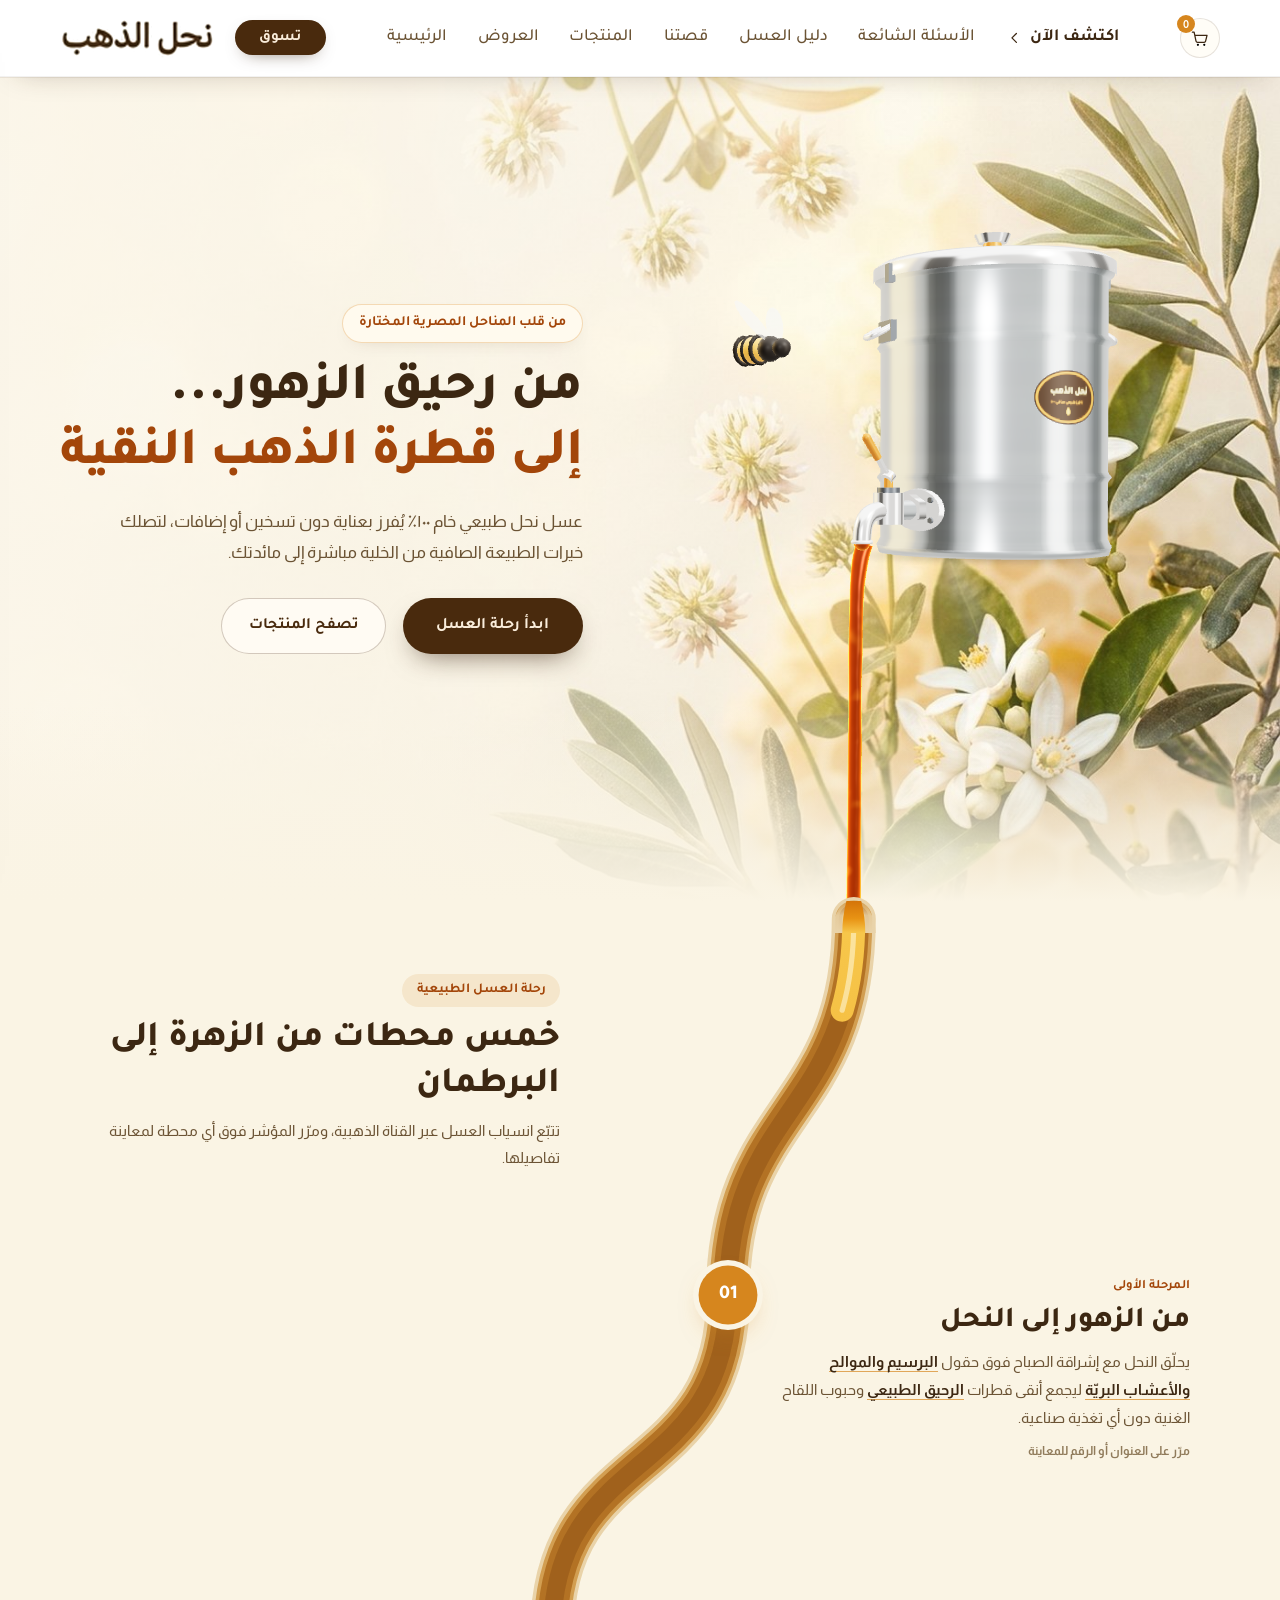
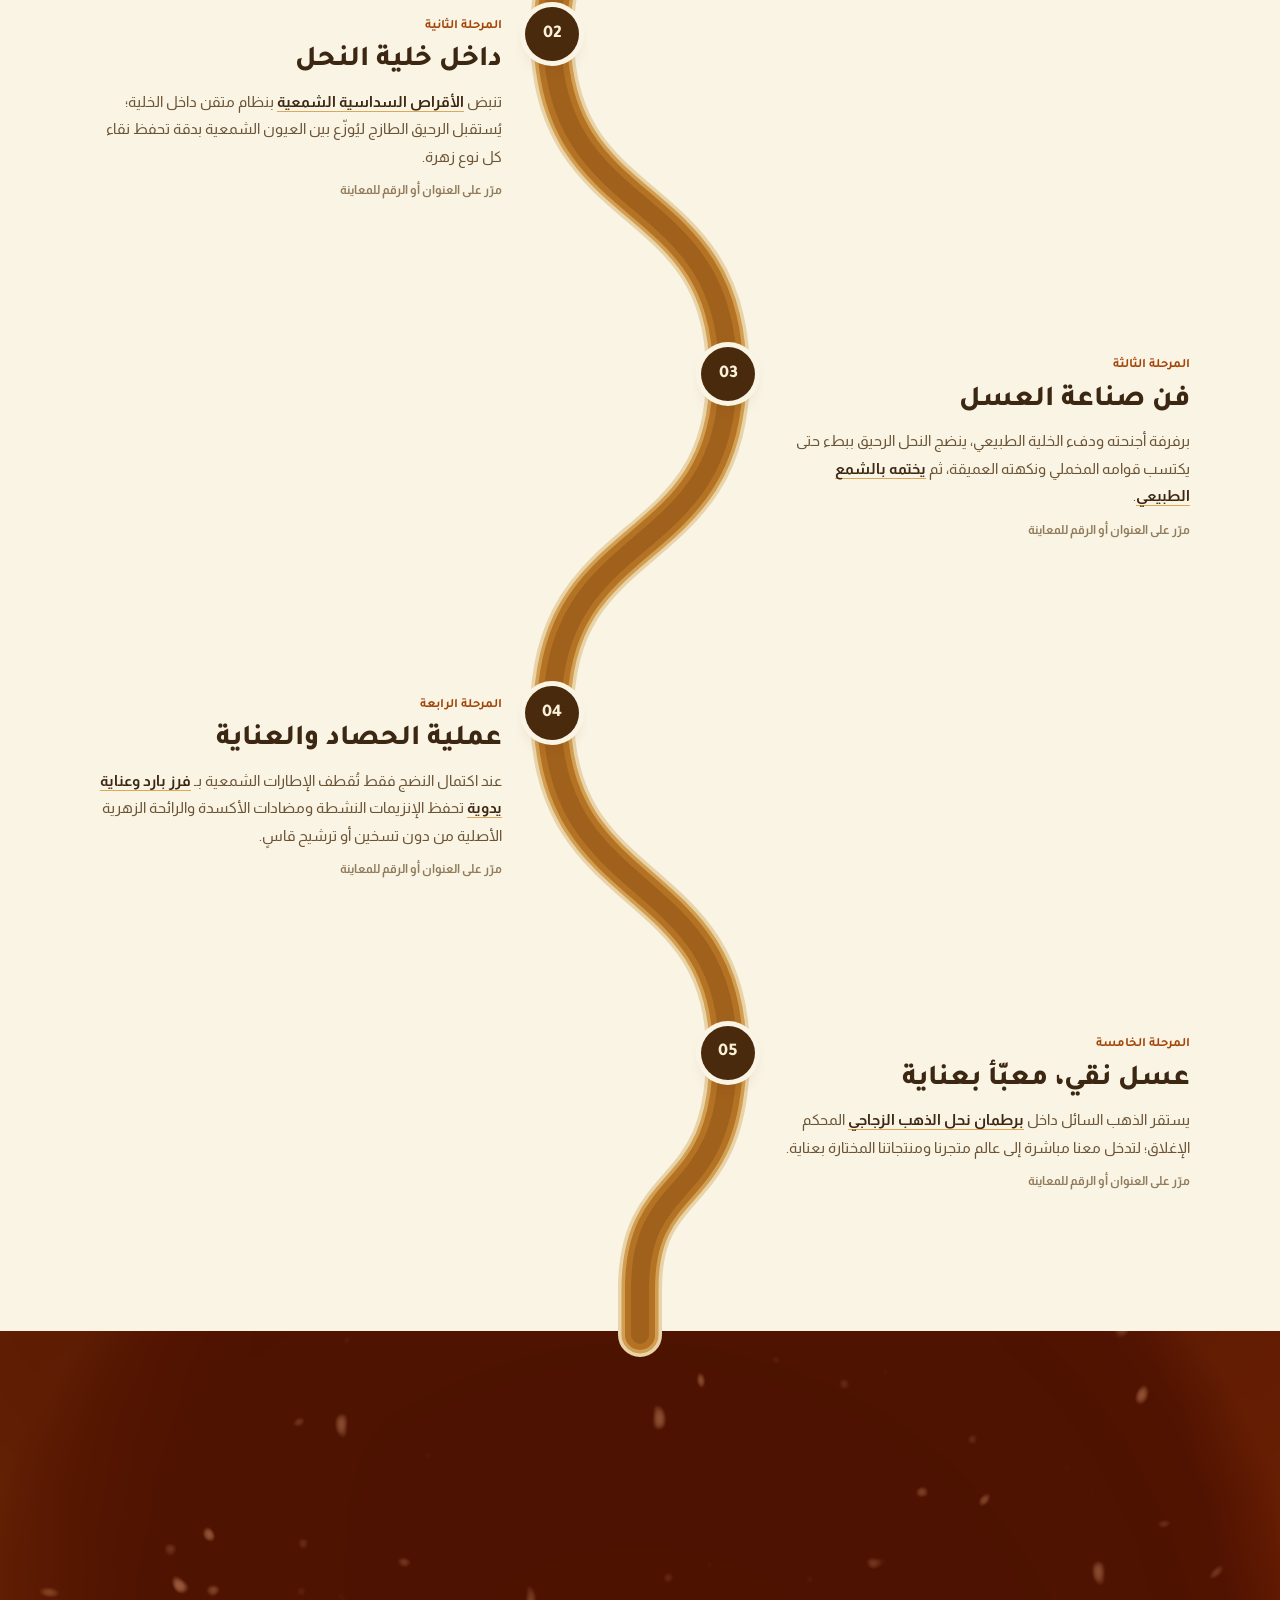
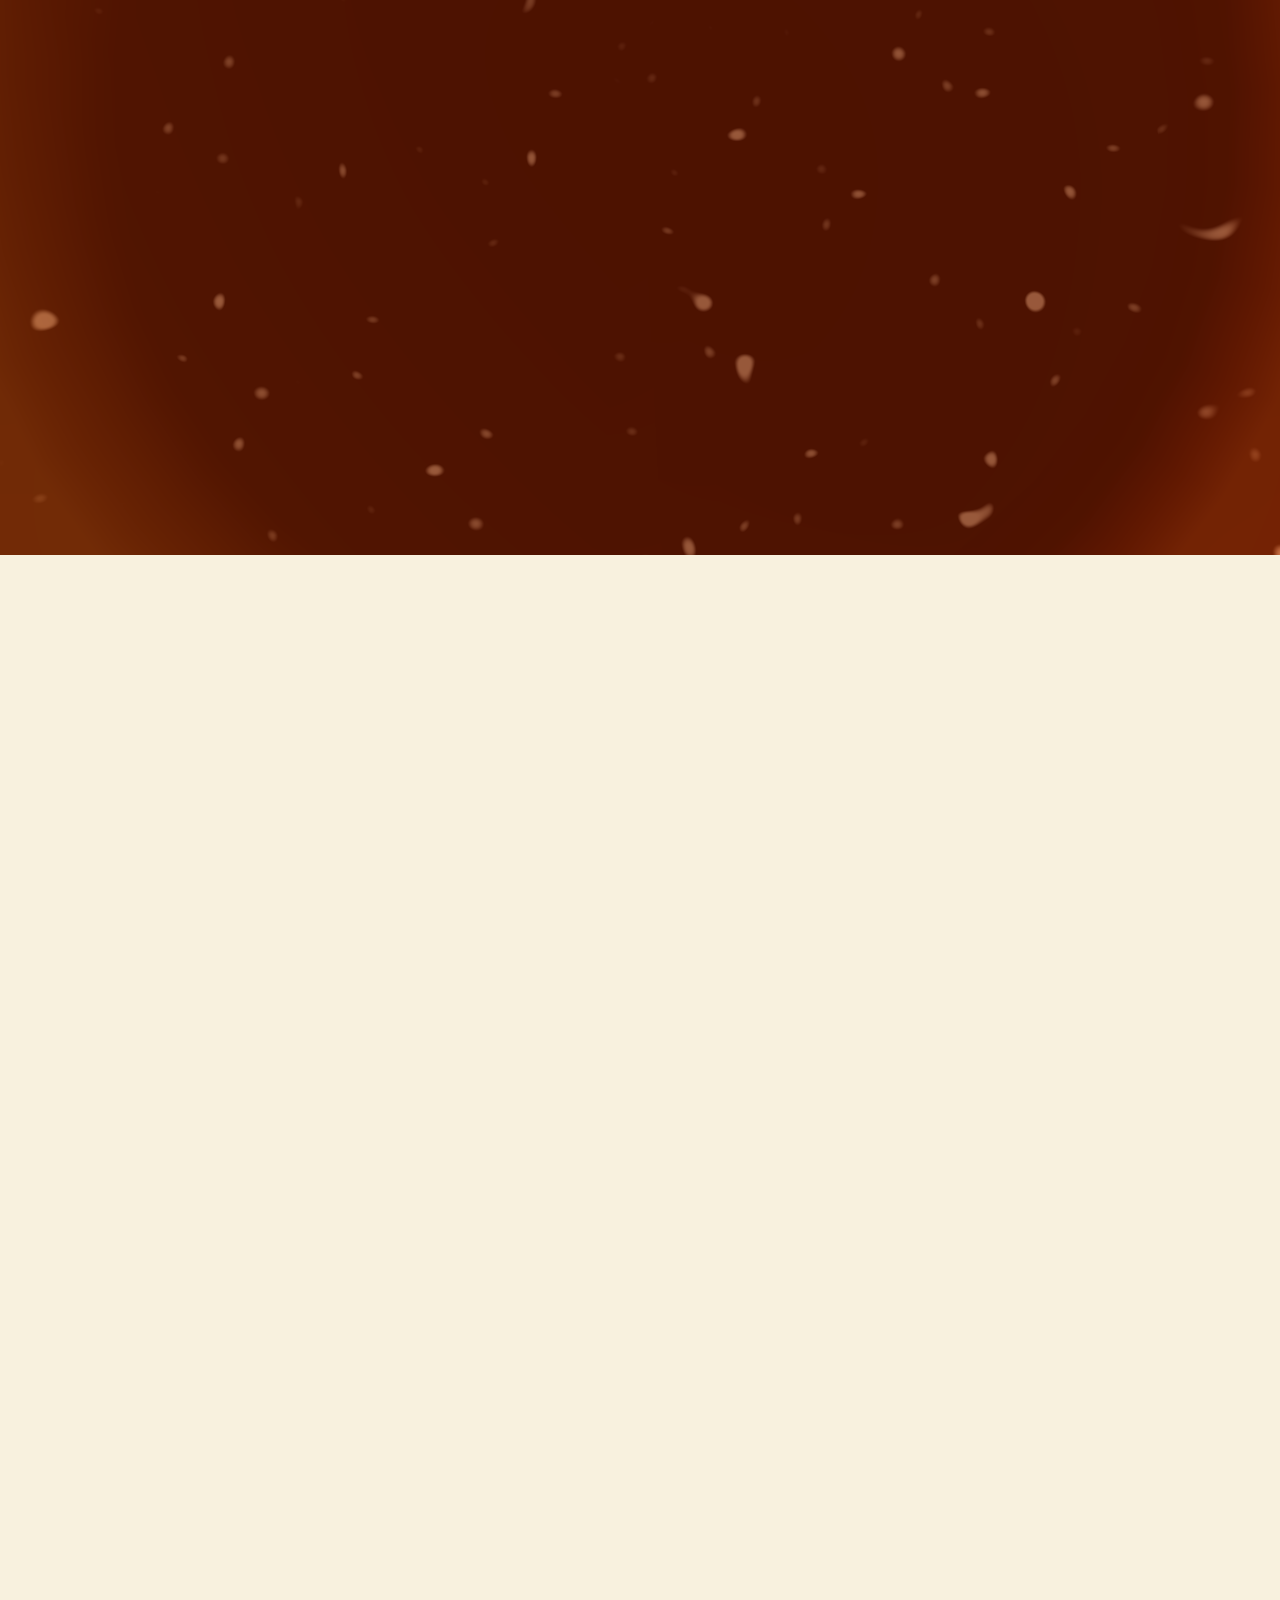
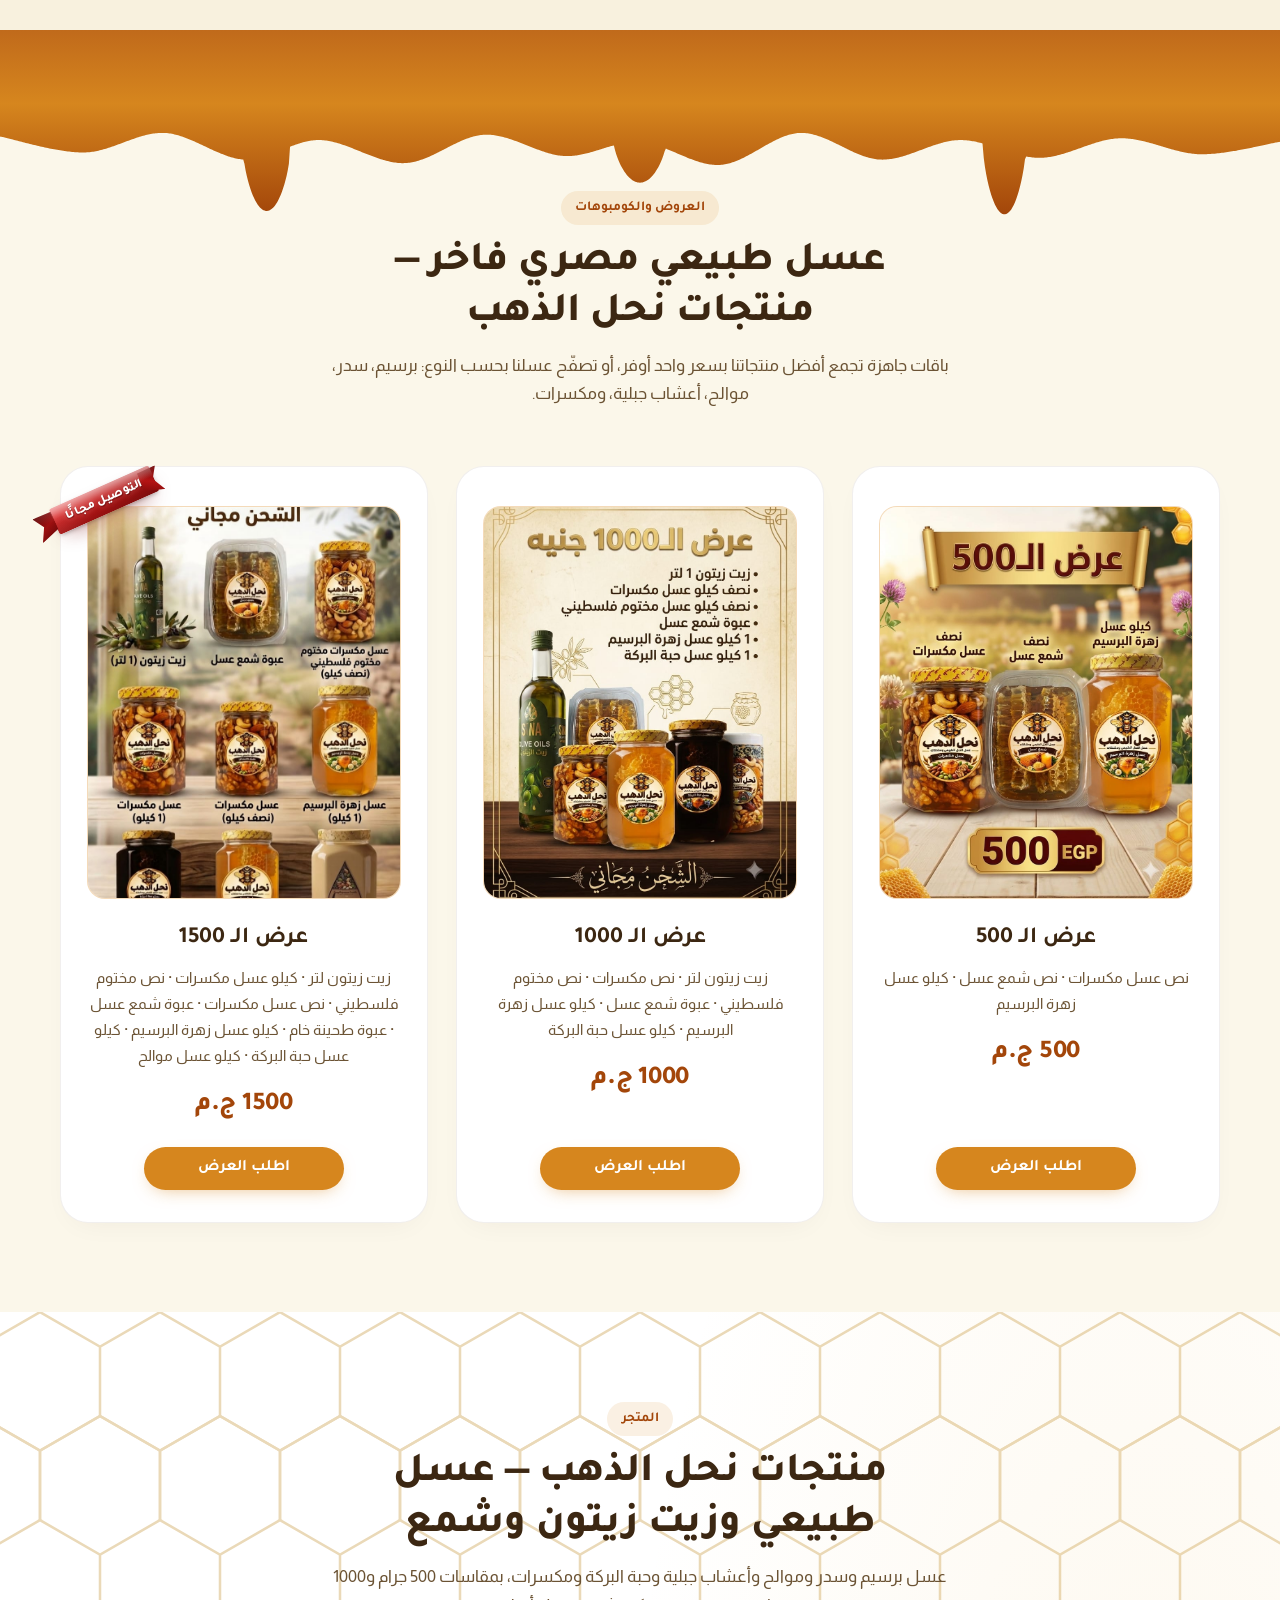
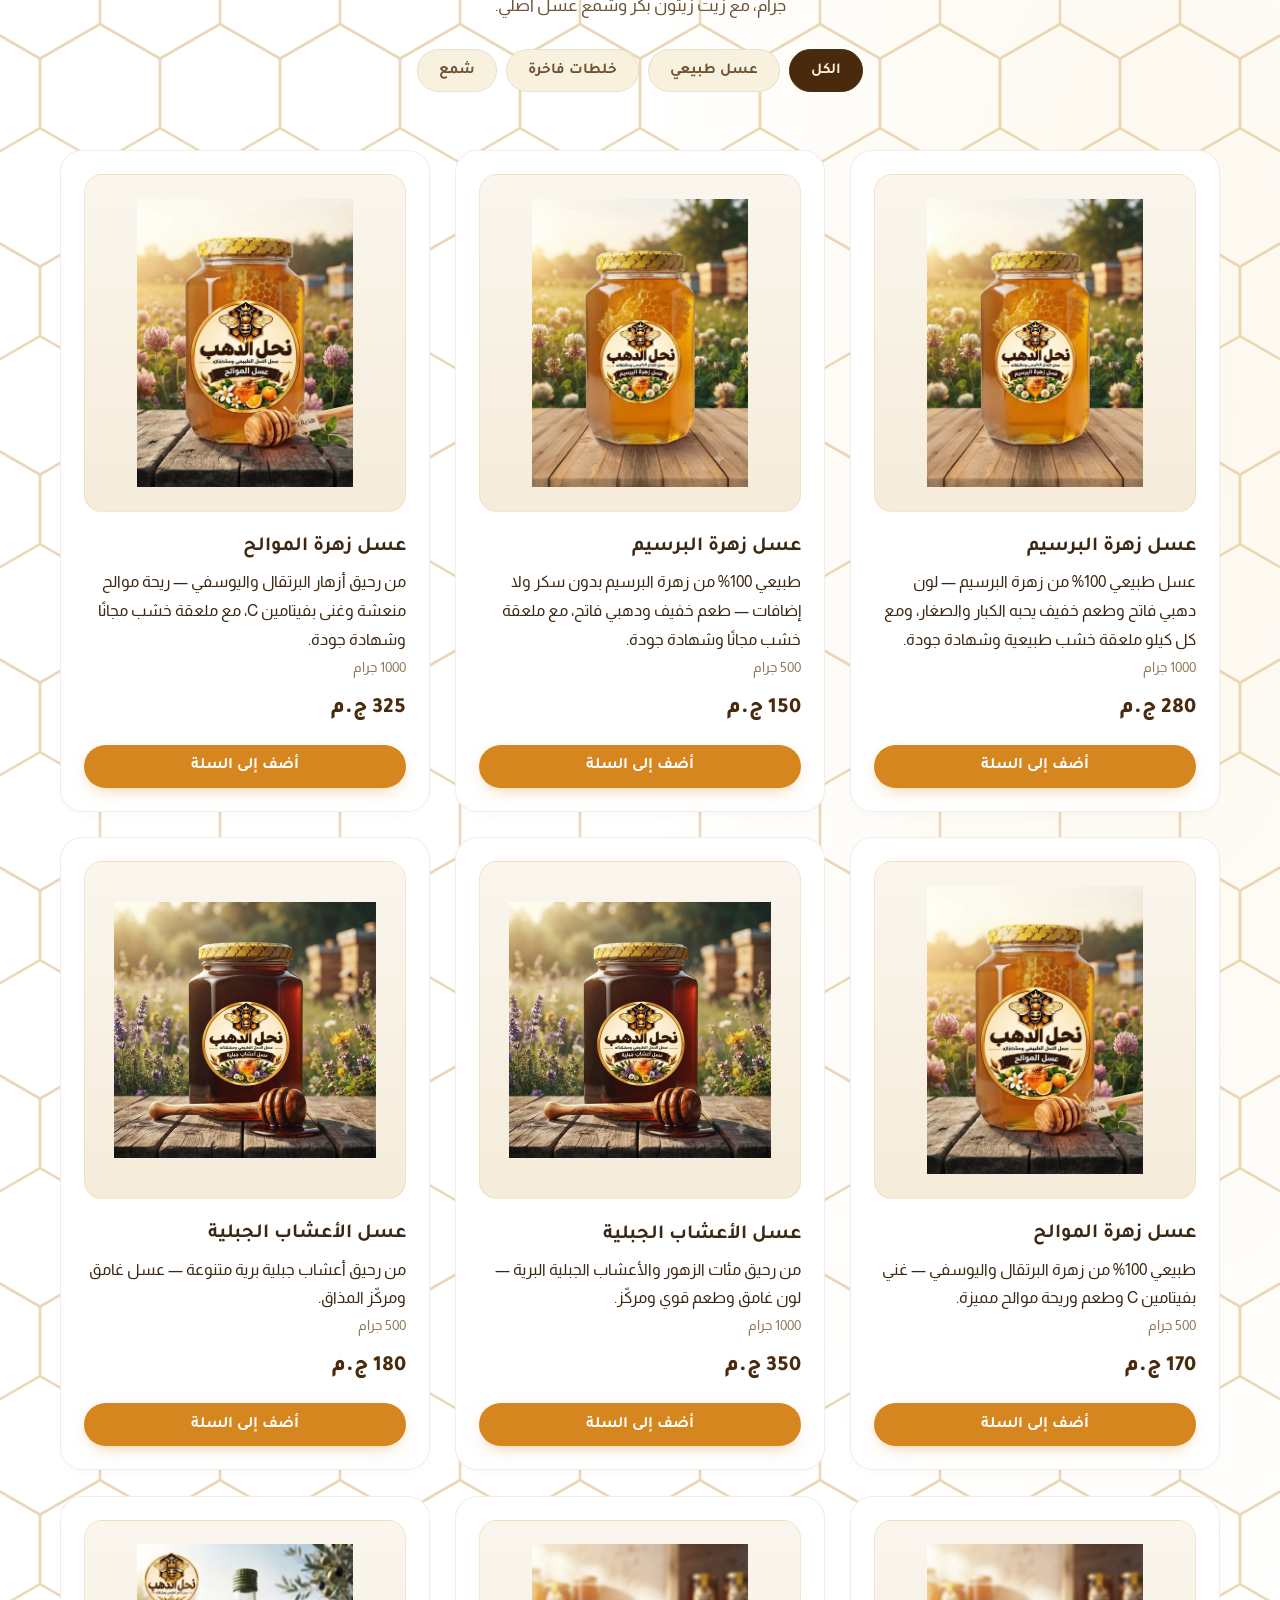
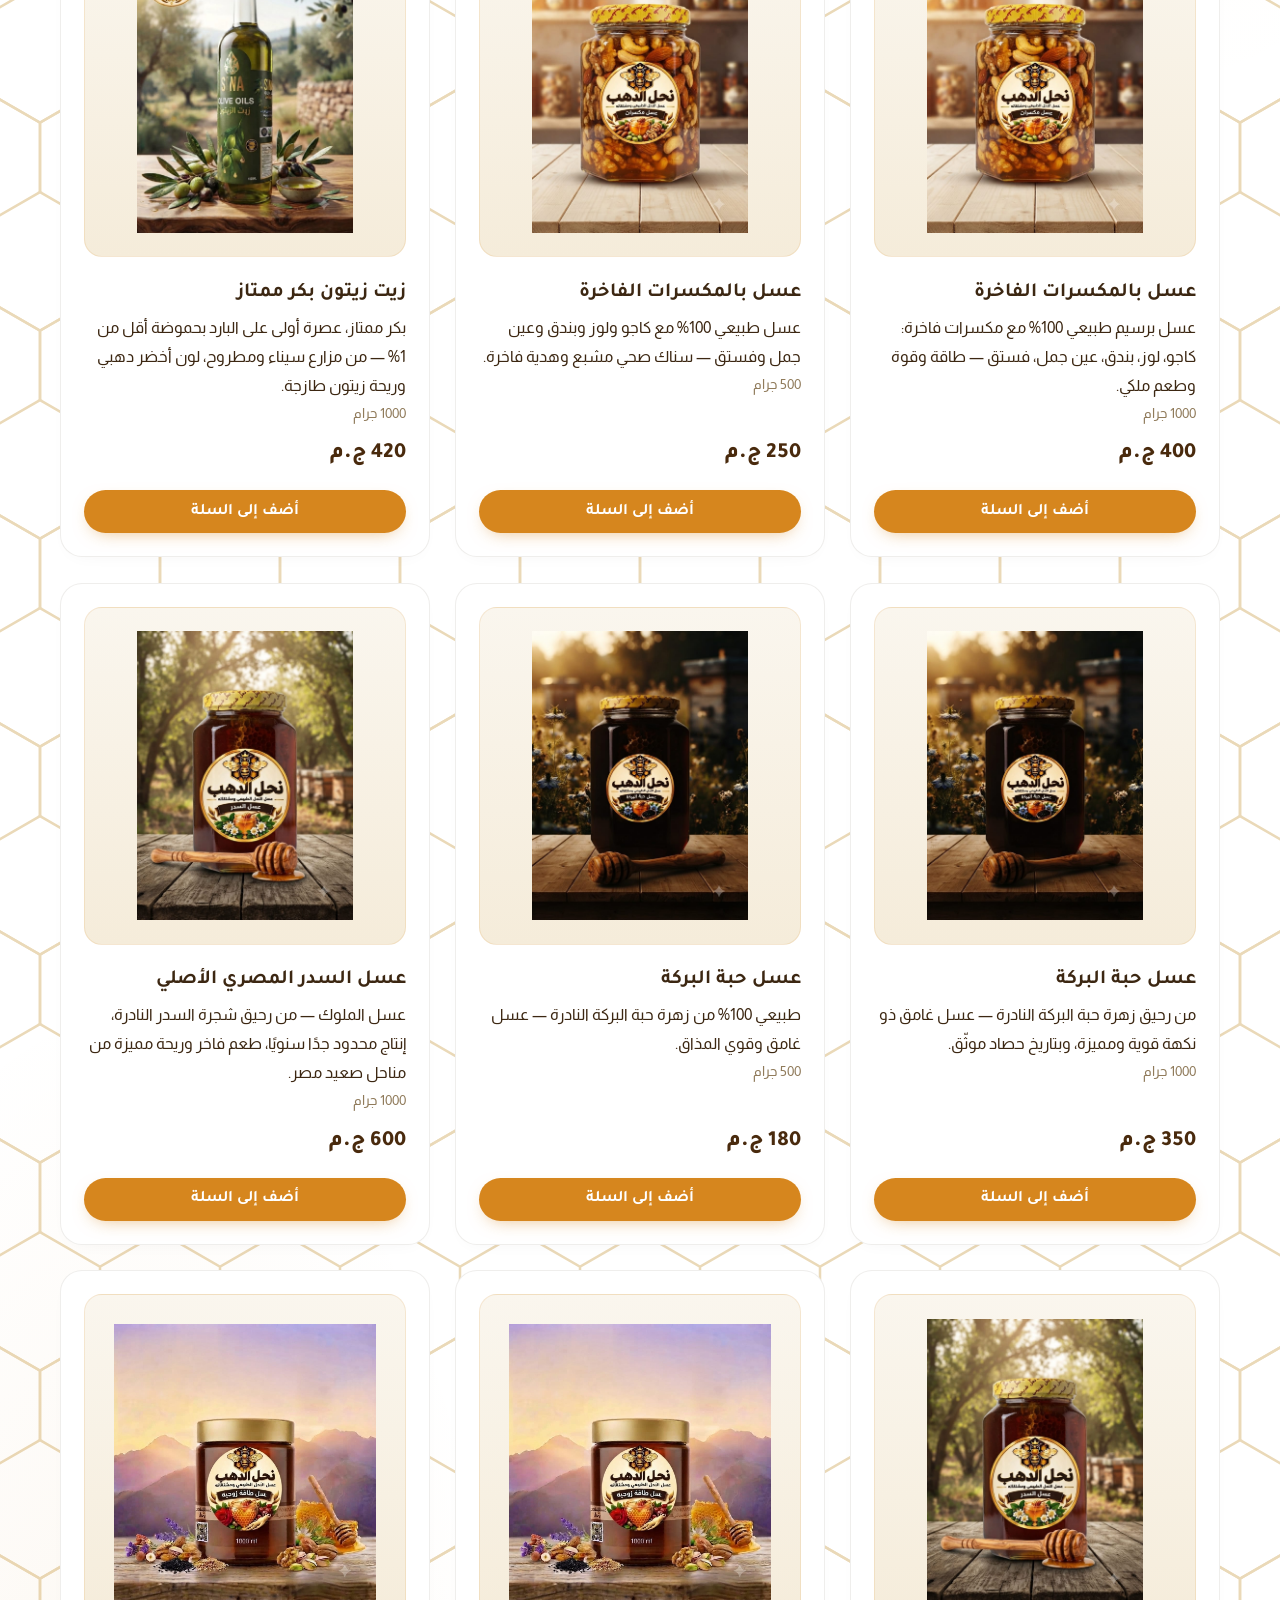
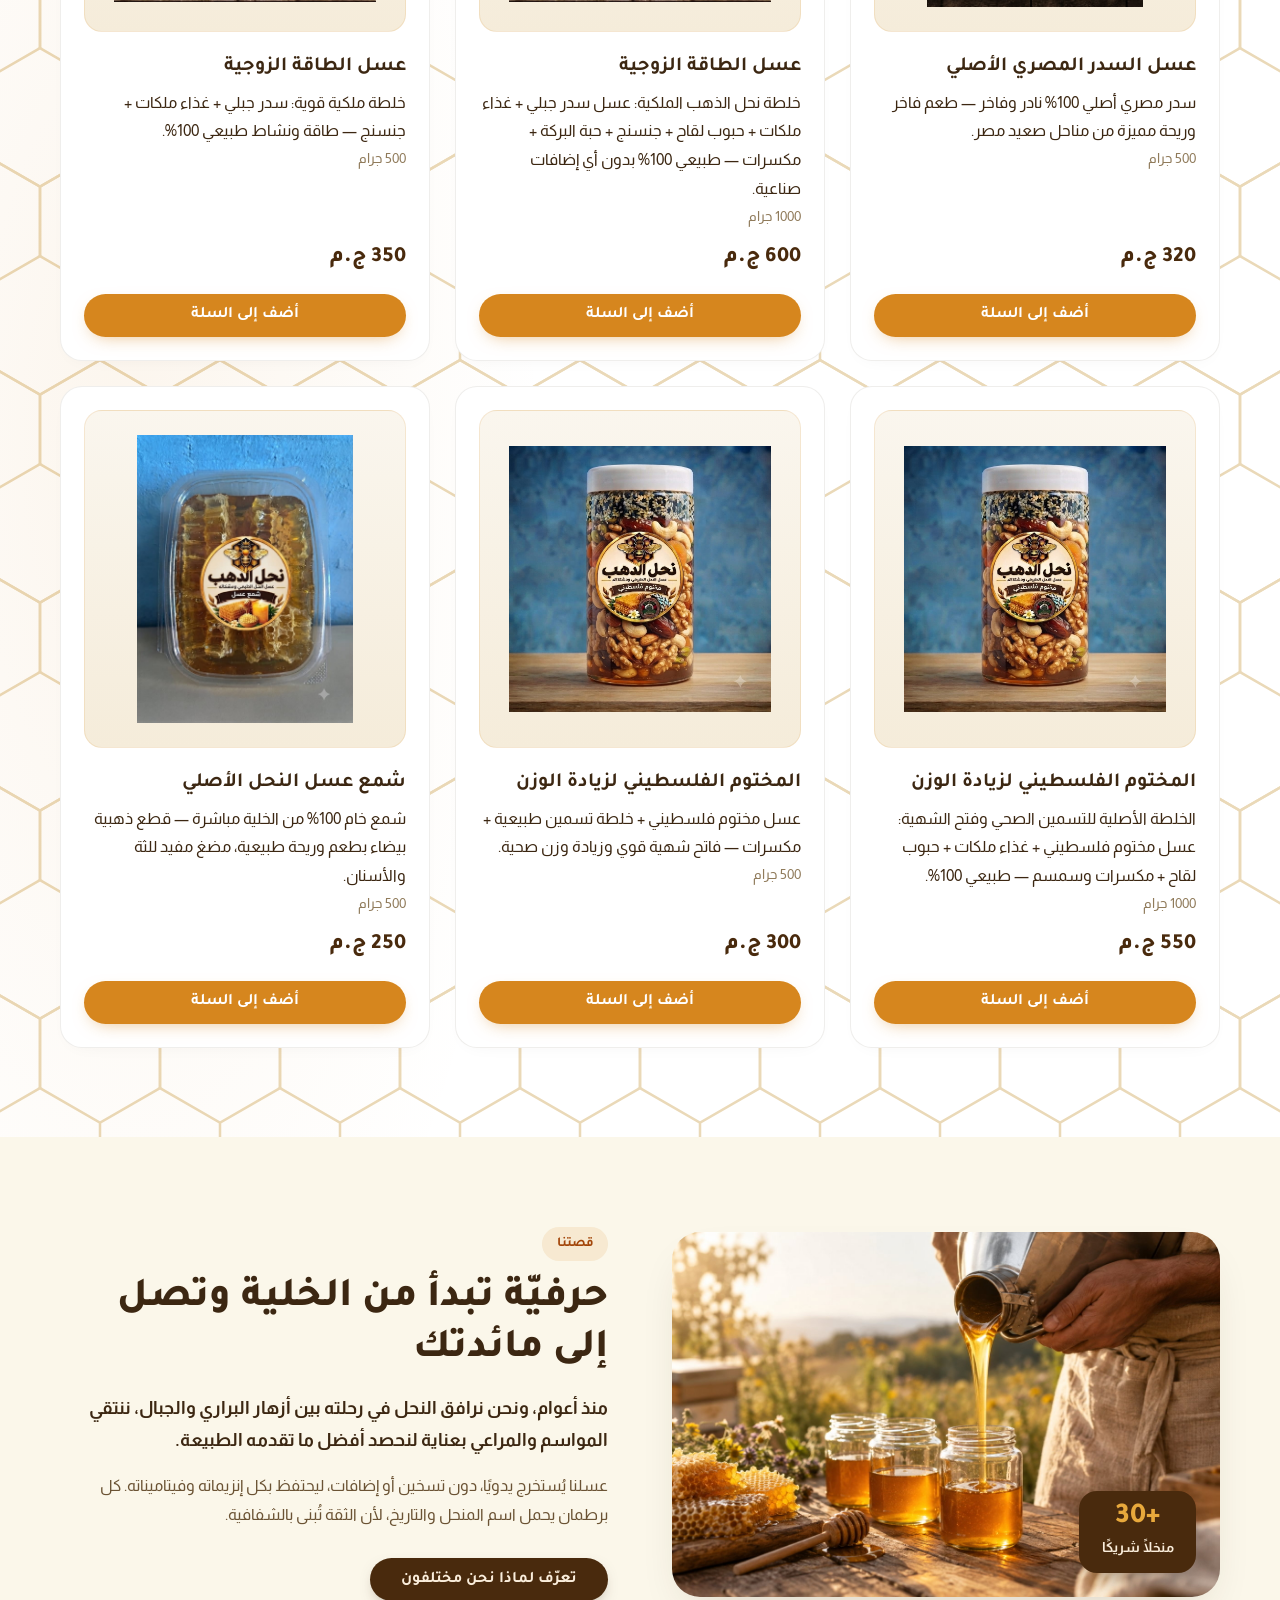
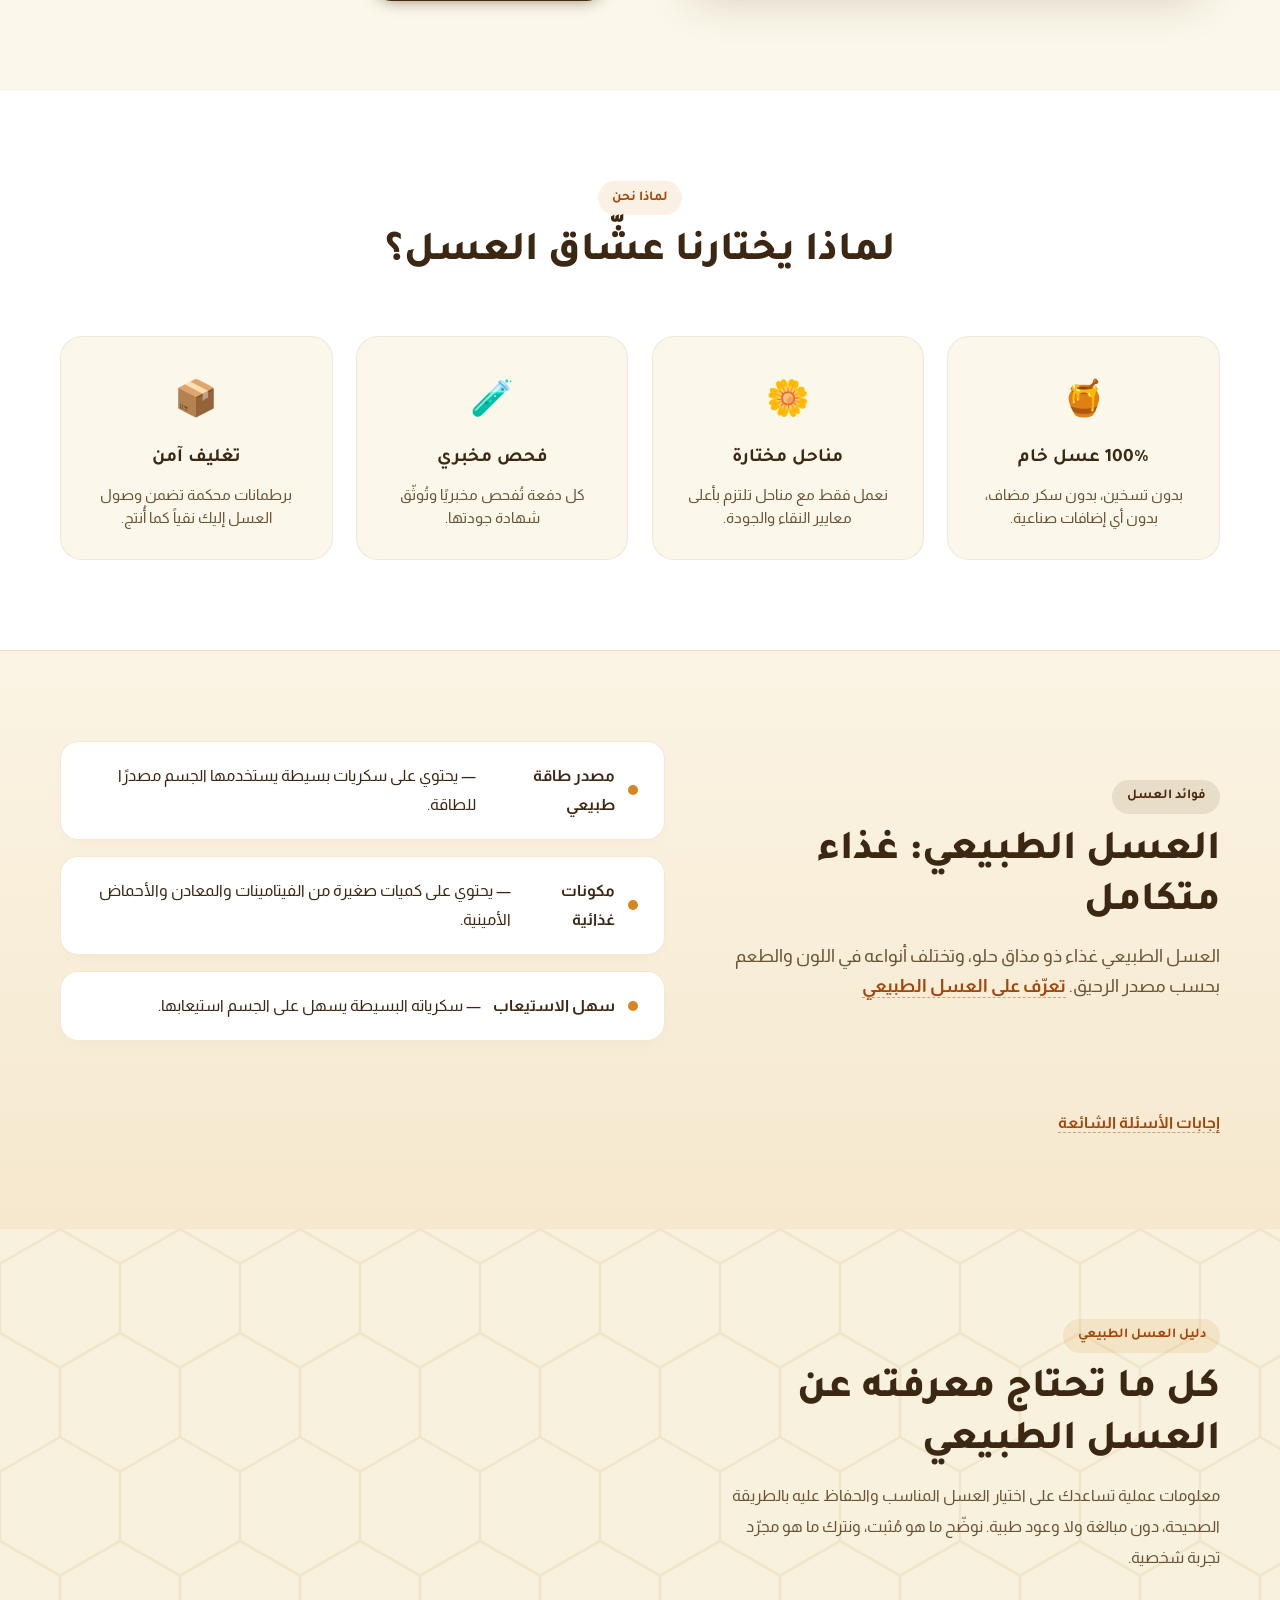
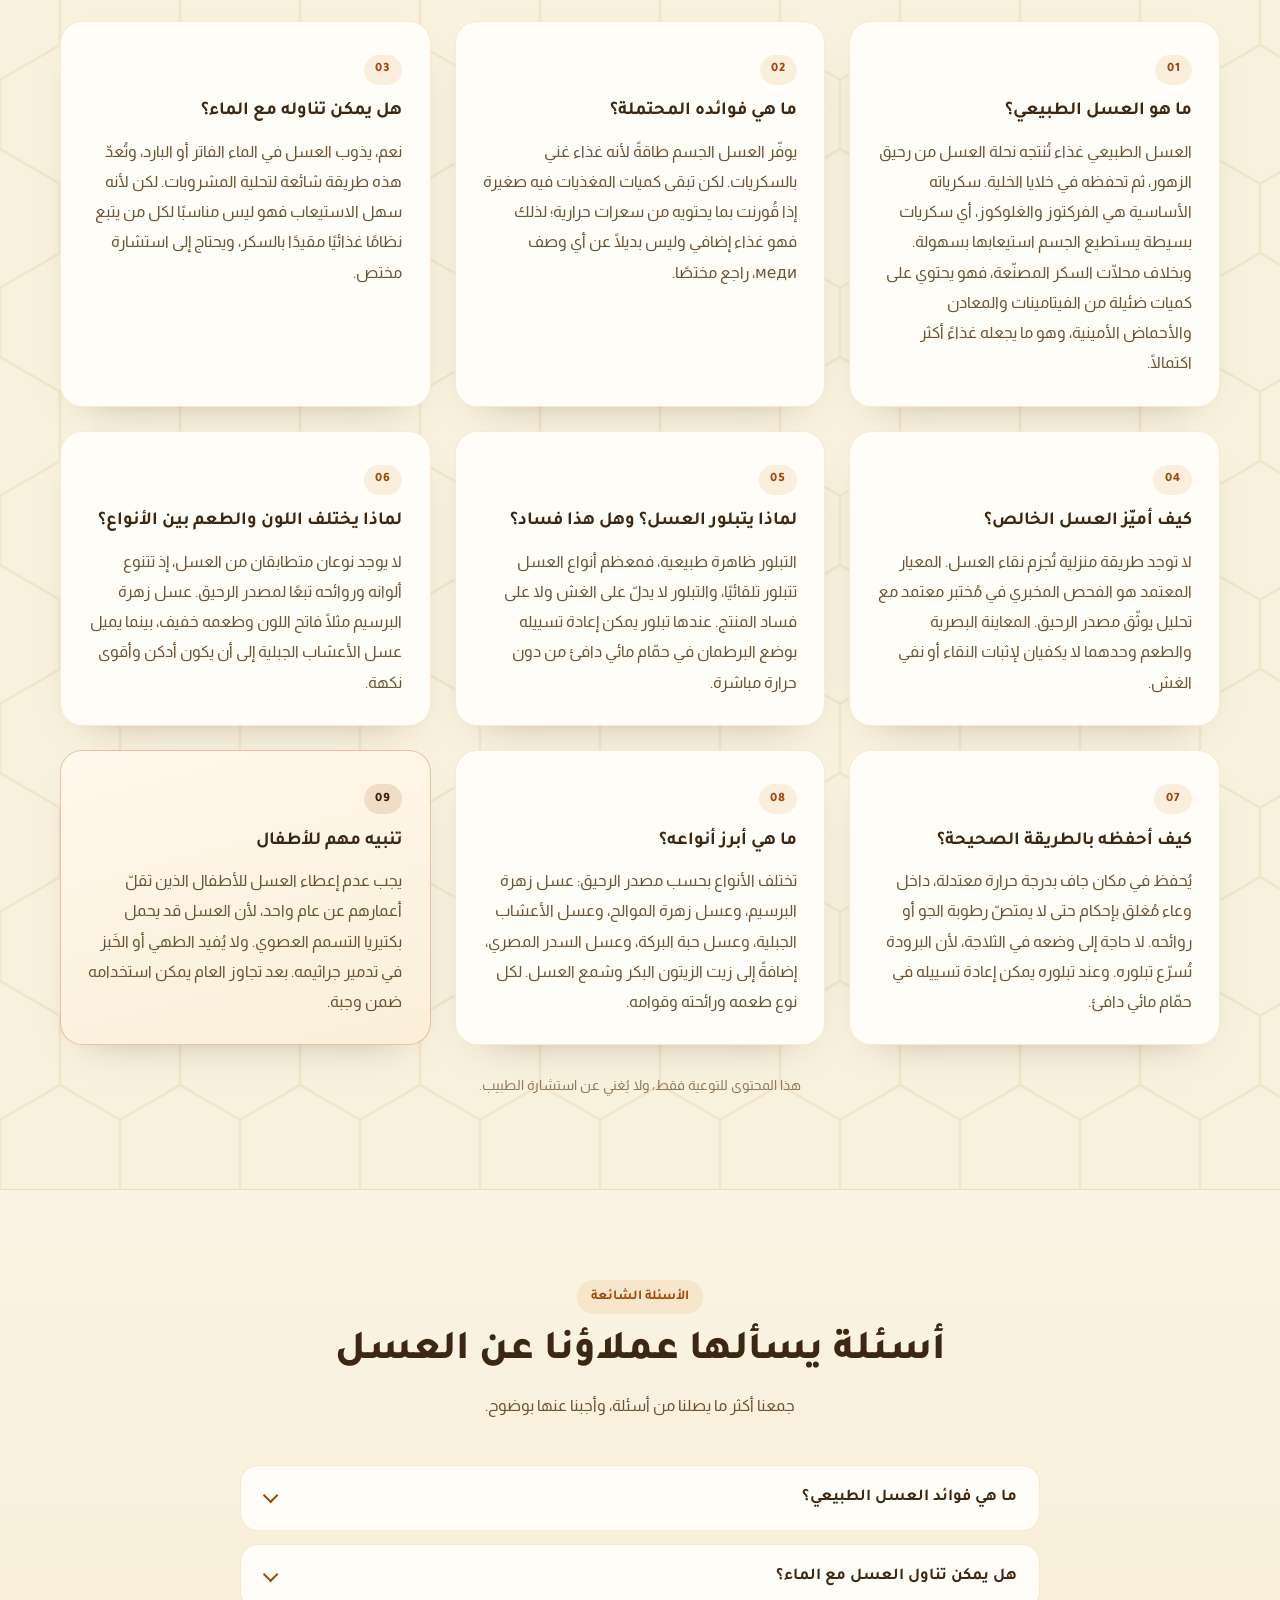
==== commit ad30e7fe: "feat: apply final botanical hero, shaded 2D honey journey, and pinned jar finale" ====
--- a/index.html
+++ b/index.html
@@ -3,7 +3,7 @@
 <head>
 <meta charset="utf-8">
 <meta name="viewport" content="width=device-width, initial-scale=1, viewport-fit=cover">
-<meta name="theme-color" content="#FFFFFF">
+<meta name="theme-color" content="#F8F1DE">
 <title>نحل الذهب | عسل طبيعي مصري فاخر - عسل سدر وبرسيم وموالح</title>
 <meta name="description" content="نحل الذهب: متجر عسل طبيعي مصري فاخر. عسل سدر وبرسيم وموالح وأعشاب جبلية وحبة البركة ومكسرات، وزيت زيتون بكر وشمع عسل أصلي. اطلب عبر واتساب مع شحن لكل محافظات مصر.">
 <link rel="canonical" href="https://nahlalthahab.com/">
@@ -684,8 +684,8 @@
 <link rel="stylesheet" href="assets/css/tokens.css">
 <link rel="stylesheet" href="assets/css/base.css">
 <link rel="stylesheet" href="assets/css/navbar.css">
+<link rel="stylesheet" href="assets/css/journey.css">
 <link rel="stylesheet" href="assets/css/sections.css">
-<link rel="stylesheet" href="assets/css/journey.css">
 <link rel="stylesheet" href="assets/css/cart.css">
 
   <!-- ============ FAVICON / APP ICONS (gold honey-bee identity) ============ -->
@@ -717,16 +717,16 @@
 </head>
 <body>
 
-<a class="skip-link" href="#products">تخطَّ إلى المحتوى</a>
+<a class="skip-link" href="#hero">تخطَّ إلى المحتوى</a>
 
 <!-- ==========================================================
-     Navbar — solid white editorial bar
+     Navbar — solid white HTML/CSS layer, never part of the video
      ========================================================== -->
 <header class="site-header" id="siteHeader">
   <div class="nav-shell">
 
     <div class="nav-brand">
-      <a class="brand" href="#products" aria-label="نحل الذهب — الصفحة الرئيسية">
+      <a class="brand" href="/" aria-label="نحل الذهب — الصفحة الرئيسية">
         <img class="brand__logo"
              src="assets/img/logo-nahl-al-thahab.png"
              alt="نحل الذهب"
@@ -737,15 +737,15 @@
 
     <nav class="nav-links" aria-label="التنقل الرئيسي">
       <ul class="nav-links__list">
+        <li><a class="nav-link" href="#hero">الرئيسية</a></li>
+        <li><a class="nav-link" href="#categories">العروض</a></li>
         <li><a class="nav-link" href="#products">المنتجات</a></li>
-        <li><a class="nav-link" href="#journey">رحلة العسل</a></li>
-        <li><a class="nav-link" href="#categories">العروض</a></li>
         <li><a class="nav-link" href="#story">قصتنا</a></li>
         <li><a class="nav-link" href="#guide">دليل العسل</a></li>
         <li><a class="nav-link" href="#faq">الأسئلة الشائعة</a></li>
       </ul>
-      <a class="nav-discover" href="#journey">
-        <span>اكتشف الرحلة</span>
+      <a class="nav-discover" href="#story">
+        <span>اكتشف الآن</span>
         <svg class="nav-discover__arrow" viewBox="0 0 24 24" aria-hidden="true" focusable="false">
           <path d="M14 6l-6 6 6 6" fill="none" stroke="currentColor"
                 stroke-width="1.7" stroke-linecap="round" stroke-linejoin="round"/>
@@ -773,11 +773,10 @@
   <div class="mobile-nav" id="mobileNav" hidden>
     <nav class="mobile-nav__inner" aria-label="التنقل للجوال">
       <ul class="mobile-nav__list">
+        <li><a class="mobile-nav__link" href="#hero">الرئيسية</a></li>
+        <li><a class="mobile-nav__link" href="#categories">العروض</a></li>
         <li><a class="mobile-nav__link" href="#products">المنتجات</a></li>
-        <li><a class="mobile-nav__link" href="#journey">رحلة العسل</a></li>
-        <li><a class="mobile-nav__link" href="#categories">العروض</a></li>
         <li><a class="mobile-nav__link" href="#story">قصتنا</a></li>
-        <li><a class="mobile-nav__link" href="#guide">دليل العسل</a></li>
         <li><a class="mobile-nav__link" href="#contact">تواصل معنا</a></li>
       </ul>
       <a class="btn btn--dark mobile-nav__cta" href="#products">تسوق</a>
@@ -787,18 +786,297 @@
 
 <main>
   <!-- ==========================================================
-       OPENING SECTION: IMPROVED EDITORIAL PRODUCTS STOREFRONT
+       1. NEW HERO SECTION — Natural Botanical Backdrop + Realistic
+          3D Stainless Extraction Drum with Open Tap & Liquid Stream
        ========================================================== -->
-  <section class="section section--opening section--products" id="products" aria-labelledby="prod-heading">
+  <section class="nh-hero" id="hero" aria-labelledby="heroHeading">
+    <canvas class="nh-hero__canvas" id="heroDrumCanvas" aria-hidden="true"></canvas>
+
+    <div class="nh-hero__inner">
+      <div class="nh-hero__copy">
+        <span class="nh-hero__badge">من قلب المناحل المصرية المختارة</span>
+        <h1 class="nh-hero__title" id="heroHeading">
+          من رحيق الزهور...<br>
+          <span class="nh-hero__title-accent">إلى قطرة الذهب النقية</span>
+        </h1>
+        <p class="nh-hero__sub">
+          عسل نحل طبيعي خام ١٠٠٪ يُفرز بعناية دون تسخين أو إضافات، لتصلك خيرات الطبيعة الصافية من الخلية مباشرة إلى مائدتك.
+        </p>
+        <div class="nh-hero__actions">
+          <a class="nh-hero__cta-primary" href="#journey">ابدأ رحلة العسل</a>
+          <a class="nh-hero__cta-secondary" href="#products">تصفح المنتجات</a>
+        </div>
+      </div>
+
+      <div class="nh-hero__stage" id="heroStage">
+        <div class="nh-hero__fallback-wrap">
+          <img class="nh-hero__fallback-img"
+               src="assets/img/journey/honey-tank-tap.jpg"
+               alt="وعاء استخلاص عسل طبيعي بصنبور مفتوح ينساب منه العسل الذهبي"
+               width="900" height="675" decoding="async">
+        </div>
+      </div>
+    </div>
+  </section>
+
+  <!-- ==========================================================
+       2. NEW HONEY JOURNEY SECTION — Soft Shaded 2D Winding Channel
+          Connected Seamlessly from Hero Drum Stream (No Black Lines)
+       ========================================================== -->
+  <section class="nh-journey" id="journey" aria-labelledby="journeyHeading">
+    <div class="nh-journey__board" id="journeyBoard">
+
+      <svg class="nh-journey__svg" id="journeySvg" aria-hidden="true">
+        <defs>
+          <linearGradient id="nhHoneyGrad" x1="0%" y1="0%" x2="0%" y2="100%">
+            <stop offset="0%" stop-color="#F7C74B"/>
+            <stop offset="50%" stop-color="#E58C10"/>
+            <stop offset="100%" stop-color="#C96A04"/>
+          </linearGradient>
+          <linearGradient id="nhInletCupGrad" x1="0%" y1="0%" x2="0%" y2="100%">
+            <stop offset="0%" stop-color="#E9D3A9" stop-opacity="0"/>
+            <stop offset="45%" stop-color="#E9D3A9" stop-opacity="0.85"/>
+            <stop offset="100%" stop-color="#E9D3A9" stop-opacity="1"/>
+          </linearGradient>
+          <linearGradient id="nhInletHoneyGrad" x1="0%" y1="0%" x2="0%" y2="100%">
+            <stop offset="0%" stop-color="#D47409"/>
+            <stop offset="55%" stop-color="#E89314"/>
+            <stop offset="100%" stop-color="#F7C74B"/>
+          </linearGradient>
+        </defs>
+        <path class="nh-tube-cushion" id="journeyPathCushion" d=""/>
+        <path class="nh-tube-wall" id="journeyPathWall" d=""/>
+        <path class="nh-tube-core" id="journeyPathCore" d=""/>
+        <path class="nh-tube-trough" id="journeyPathTrough" d=""/>
+        <path class="nh-tube-honey" id="journeyPathHoney" d="" stroke="url(#nhHoneyGrad)"/>
+        <path class="nh-tube-sheen" id="journeyPathSheen" d=""/>
+        <path id="journeyInletCup" fill="url(#nhInletCupGrad)" d=""/>
+        <path id="journeyInletHoney" fill="url(#nhInletHoneyGrad)" d=""/>
+      </svg>
+
+      <div class="nh-journey__inlet">
+        <div class="nh-journey__inlet-marker" id="journeyInletMarker" aria-hidden="true"></div>
+      </div>
+
+      <header class="nh-journey__intro-strip">
+        <span class="nh-eyebrow">رحلة العسل الطبيعية</span>
+        <h2 class="nh-journey__intro-title" id="journeyHeading">خمس محطات من الزهرة إلى البرطمان</h2>
+        <p class="nh-journey__intro-sub">تتبّع انسياب العسل عبر القناة الذهبية، ومرّر المؤشر فوق أي محطة لمعاينة تفاصيلها.</p>
+      </header>
+
+      <div class="nh-steps">
+
+        <!-- Stage 01 -->
+        <article class="nh-step nh-step--right is-active" data-stage-idx="1">
+          <div class="nh-step__cluster">
+            <button type="button" class="nh-step__node" id="node-01"
+                    data-preview-trigger data-stage="1" aria-label="المرحلة 01: من الزهور إلى النحل">01</button>
+            <div class="nh-step__copy">
+              <span class="nh-step__stage-tag">المرحلة الأولى</span>
+              <h3 class="nh-step__title" data-preview-trigger data-stage="1">من الزهور إلى النحل</h3>
+              <p class="nh-step__desc">
+                يحلّق النحل مع إشراقة الصباح فوق حقول
+                <span class="nh-highlight" data-preview-trigger data-stage="1" tabindex="0">البرسيم والموالح والأعشاب البريّة</span>
+                ليجمع أنقى قطرات <span class="nh-highlight" data-preview-trigger data-stage="1" tabindex="0">الرحيق الطبيعي</span>
+                وحبوب اللقاح الغنية دون أي تغذية صناعية.
+              </p>
+              <span class="nh-step__hint">مرّر على العنوان أو الرقم للمعاينة</span>
+              <button type="button" class="nh-step__preview-btn" aria-expanded="false" aria-controls="mobile-preview-01">معاينة المرحلة</button>
+              <div class="nh-step__mobile-preview" id="mobile-preview-01" hidden>
+                <img src="assets/img/journey/stage-01-flowers-bees.jpg" alt="نحلة تجمع الرحيق من أزهار البرسيم والموالح" loading="lazy" decoding="async" width="800" height="600">
+              </div>
+            </div>
+          </div>
+        </article>
+
+        <!-- Stage 02 -->
+        <article class="nh-step nh-step--left" data-stage-idx="2">
+          <div class="nh-step__cluster">
+            <button type="button" class="nh-step__node" id="node-02"
+                    data-preview-trigger data-stage="2" aria-label="المرحلة 02: داخل خلية النحل">02</button>
+            <div class="nh-step__copy">
+              <span class="nh-step__stage-tag">المرحلة الثانية</span>
+              <h3 class="nh-step__title" data-preview-trigger data-stage="2">داخل خلية النحل</h3>
+              <p class="nh-step__desc">
+                تنبض <span class="nh-highlight" data-preview-trigger data-stage="2" tabindex="0">الأقراص السداسية الشمعية</span>
+                بنظام متقن داخل الخلية؛ يُستقبل الرحيق الطازج ليُوزّع بين العيون الشمعية بدقة تحفظ نقاء كل نوع زهرة.
+              </p>
+              <span class="nh-step__hint">مرّر على العنوان أو الرقم للمعاينة</span>
+              <button type="button" class="nh-step__preview-btn" aria-expanded="false" aria-controls="mobile-preview-02">معاينة المرحلة</button>
+              <div class="nh-step__mobile-preview" id="mobile-preview-02" hidden>
+                <img src="assets/img/journey/stage-02-beehive-comb.jpg" alt="أقراص شمع النحل السداسية مملوءة بالعسل الذهبي" loading="lazy" decoding="async" width="800" height="600">
+              </div>
+            </div>
+          </div>
+        </article>
+
+        <!-- Stage 03 -->
+        <article class="nh-step nh-step--right" data-stage-idx="3">
+          <div class="nh-step__cluster">
+            <button type="button" class="nh-step__node" id="node-03"
+                    data-preview-trigger data-stage="3" aria-label="المرحلة 03: فن صناعة العسل">03</button>
+            <div class="nh-step__copy">
+              <span class="nh-step__stage-tag">المرحلة الثالثة</span>
+              <h3 class="nh-step__title" data-preview-trigger data-stage="3">فن صناعة العسل</h3>
+              <p class="nh-step__desc">
+                برفرفة أجنحته ودفء الخلية الطبيعي، ينضج النحل الرحيق ببطء حتى يكتسب قوامه المخملي ونكهته العميقة، ثم
+                <span class="nh-highlight" data-preview-trigger data-stage="3" tabindex="0">يختمه بالشمع الطبيعي</span>.
+              </p>
+              <span class="nh-step__hint">مرّر على العنوان أو الرقم للمعاينة</span>
+              <button type="button" class="nh-step__preview-btn" aria-expanded="false" aria-controls="mobile-preview-03">معاينة المرحلة</button>
+              <div class="nh-step__mobile-preview" id="mobile-preview-03" hidden>
+                <img src="assets/img/journey/stage-03-honey-making.jpg" alt="النحل يختم خلايا الشمع الممتلئة بالعسل الذهبي" loading="lazy" decoding="async" width="800" height="600">
+              </div>
+            </div>
+          </div>
+        </article>
+
+        <!-- Stage 04 -->
+        <article class="nh-step nh-step--left" data-stage-idx="4">
+          <div class="nh-step__cluster">
+            <button type="button" class="nh-step__node" id="node-04"
+                    data-preview-trigger data-stage="4" aria-label="المرحلة 04: عملية الحصاد والعناية">04</button>
+            <div class="nh-step__copy">
+              <span class="nh-step__stage-tag">المرحلة الرابعة</span>
+              <h3 class="nh-step__title" data-preview-trigger data-stage="4">عملية الحصاد والعناية</h3>
+              <p class="nh-step__desc">
+                عند اكتمال النضج فقط تُقطف الإطارات الشمعية بـ
+                <span class="nh-highlight" data-preview-trigger data-stage="4" tabindex="0">فرز بارد وعناية يدوية</span>
+                تحفظ الإنزيمات النشطة ومضادات الأكسدة والرائحة الزهرية الأصلية من دون تسخين أو ترشيح قاسٍ.
+              </p>
+              <span class="nh-step__hint">مرّر على العنوان أو الرقم للمعاينة</span>
+              <button type="button" class="nh-step__preview-btn" aria-expanded="false" aria-controls="mobile-preview-04">معاينة المرحلة</button>
+              <div class="nh-step__mobile-preview" id="mobile-preview-04" hidden>
+                <img src="assets/img/journey/stage-04-harvest.jpg" alt="حصاد وفرز إطارات العسل الطبيعي يدوياً في المنحل" loading="lazy" decoding="async" width="800" height="600">
+              </div>
+            </div>
+          </div>
+        </article>
+
+        <!-- Stage 05 -->
+        <article class="nh-step nh-step--right" data-stage-idx="5">
+          <div class="nh-step__cluster">
+            <button type="button" class="nh-step__node" id="node-05"
+                    data-preview-trigger data-stage="5" aria-label="المرحلة 05: عسل نقي، معبّأ بعناية">05</button>
+            <div class="nh-step__copy">
+              <span class="nh-step__stage-tag">المرحلة الخامسة</span>
+              <h3 class="nh-step__title" data-preview-trigger data-stage="5">عسل نقي، معبّأ بعناية</h3>
+              <p class="nh-step__desc">
+                يستقر الذهب السائل داخل
+                <span class="nh-highlight" data-preview-trigger data-stage="5" tabindex="0">برطمان نحل الذهب الزجاجي</span>
+                المحكم الإغلاق؛ لتدخل معنا مباشرة إلى عالم متجرنا ومنتجاتنا المختارة بعناية.
+              </p>
+              <span class="nh-step__hint">مرّر على العنوان أو الرقم للمعاينة</span>
+              <button type="button" class="nh-step__preview-btn" aria-expanded="false" aria-controls="mobile-preview-05">معاينة المرحلة</button>
+              <div class="nh-step__mobile-preview" id="mobile-preview-05" hidden>
+                <img src="assets/img/journey/stage-05-bottled-jar.jpg" alt="برطمان زجاجي محكم الإغلاق مملوء بالعسل الذهبي" loading="lazy" decoding="async" width="800" height="600">
+              </div>
+            </div>
+          </div>
+        </article>
+
+      </div>
+    </div>
+  </section>
+
+  <!-- ==========================================================
+       3. PINNED JAR FINALE & SLOW ENTER-THE-JAR TRANSITION
+       Smooth GSAP ScrollTrigger Sequence -> Original Website
+       ========================================================== -->
+  <section class="nh-finale" id="nhJarFinale" aria-label="اكتمال تعبئة برطمان نحل الذهب">
+    <div class="nh-jar-pin" id="nhJarPin">
+      <div class="nh-jar-inlet-anchor" id="jarInletAnchor" aria-hidden="true"></div>
+      <canvas class="nh-jar-canvas" id="jarCanvas" aria-hidden="true"></canvas>
+
+      <div class="nh-jar-fallback">
+        <img src="assets/img/journey/stage-05-bottled-jar.jpg"
+             alt="برطمان نحل الذهب مملوء بالعسل الذهبي الصافي"
+             width="800" height="600" loading="lazy" decoding="async">
+      </div>
+
+      <div class="nh-jar-cue" id="journeyFinaleCue" aria-live="polite">يمتلئ البرطمان بالعسل الصافي…</div>
+    </div>
+  </section>
+
+  <div class="nh-portal-veil" id="nhPortalVeil" aria-hidden="true"></div>
+
+  <div class="nh-preview" id="journeyPreview" aria-hidden="true">
+    <div class="nh-preview__card">
+      <div class="nh-preview__media">
+        <img id="journeyPreviewImg" src="assets/img/journey/stage-01-flowers-bees.jpg" alt="" width="400" height="300" decoding="async">
+      </div>
+      <div class="nh-preview__caption">
+        <span class="nh-preview__tag" id="journeyPreviewTag">01 · من الزهور إلى النحل</span>
+        <strong class="nh-preview__title" id="journeyPreviewTitle">جمع الرحيق من المراعي الطبيعية</strong>
+      </div>
+    </div>
+  </div>
+
+  <!-- ==========================================================
+       ORIGINAL WEBSITE RESTORED BELOW — FEATURED CATEGORIES
+ — three tall rounded premium cards
+       ========================================================== -->
+  <section class="section section--cream section--drip" id="categories" aria-labelledby="cat-heading">
+    <!-- honey edge: the hero's own footage melts into this section -->
+    <div class="honey-edge" aria-hidden="true">
+      <img class="honey-edge__svg"
+           src="assets/img/honey-divider.svg"
+           alt="" aria-hidden="true" decoding="async" width="1440" height="240">
+    </div>
     <div class="container">
       <header class="section__head">
-        <span class="eyebrow eyebrow--gold">متجر نحل الذهب · عسل مصري خام ١٠٠٪</span>
-        <h1 class="section__title section__title--hero" id="prod-heading">منتجات نحل الذهب — عسل طبيعي وزيت زيتون وشمع</h1>
+        <span class="eyebrow">العروض والكومبوهات</span>
+        <h2 class="section__title" id="cat-heading">عسل طبيعي مصري فاخر — منتجات نحل الذهب</h2>
+        <p class="section__sub">باقات جاهزة تجمع أفضل منتجاتنا بسعر واحد أوفر، أو تصفّح عسلنا بحسب النوع: برسيم، سدر، موالح، أعشاب جبلية، ومكسرات.</p>
+      </header>
+
+      <h2 class="sr-only">عروض وباقات العسل</h2>
+
+      <div class="cat-grid">
+        <article class="cat-card offer-card">
+          <div class="cat-card__media">
+            <img src="assets/img/offers/offer-500.jpg" alt="عرض 500 جنيه" loading="lazy" decoding="async" width="896" height="1195">
+          </div>
+          <h3 class="cat-card__title">عرض الـ 500</h3>
+          <p class="cat-card__meta">نص عسل مكسرات · نص شمع عسل · كيلو عسل زهرة البرسيم</p>
+          <p class="offer-card__price">500 ج.م</p>
+          <a class="btn btn--honey cat-card__cta" href="https://wa.me/201557758131?text=%D8%A3%D8%B1%D8%AF%D8%AA%20%D8%A7%D9%84%D8%B9%D8%B1%D8%B6%20%D8%A7%D9%84%D8%AE%D8%A7%D8%B5%20%D8%A8%D9%80%20500%20%D8%AC%D9%86%D9%8A%D9%87" target="_blank" rel="noopener">اطلب العرض</a>
+        </article>
+
+        <article class="cat-card offer-card">
+          <div class="cat-card__media">
+            <img src="assets/img/offers/offer-1000.jpg" alt="عرض 1000 جنيه" loading="lazy" decoding="async" width="896" height="1195">
+          </div>
+          <h3 class="cat-card__title">عرض الـ 1000</h3>
+          <p class="cat-card__meta">زيت زيتون لتر · نص مكسرات · نص مختوم فلسطيني · عبوة شمع عسل · كيلو عسل زهرة البرسيم · كيلو عسل حبة البركة</p>
+          <p class="offer-card__price">1000 ج.م</p>
+          <a class="btn btn--honey cat-card__cta" href="https://wa.me/201557758131?text=%D8%A3%D8%B1%D8%AF%D8%AA%20%D8%A7%D9%84%D8%B9%D8%B1%D8%B6%20%D8%A7%D9%84%D8%AE%D8%A7%D8%B5%20%D8%A8%D9%80%201000%20%D8%AC%D9%86%D9%8A%D9%87" target="_blank" rel="noopener">اطلب العرض</a>
+        </article>
+
+        <article class="cat-card offer-card">
+          <div class="cat-card__media">
+            <span class="offer-ribbon" aria-label="التوصيل مجانًا"><span class="offer-ribbon__text">التوصيل مجانًا</span></span>
+            <img src="assets/img/offers/offer-1500.jpg" alt="عرض 1500 جنيه" loading="lazy" decoding="async" width="768" height="1304">
+          </div>
+          <h3 class="cat-card__title">عرض الـ 1500</h3>
+          <p class="cat-card__meta">زيت زيتون لتر · كيلو عسل مكسرات · نص مختوم فلسطيني · نص عسل مكسرات · عبوة شمع عسل · عبوة طحينة خام · كيلو عسل زهرة البرسيم · كيلو عسل حبة البركة · كيلو عسل موالح</p>
+          <p class="offer-card__price">1500 ج.م</p>
+          <a class="btn btn--honey cat-card__cta" href="https://wa.me/201557758131?text=%D8%A3%D8%B1%D8%AF%D8%AA%20%D8%A7%D9%84%D8%B9%D8%B1%D8%B6%20%D8%A7%D9%84%D8%AE%D8%A7%D8%B5%20%D8%A8%D9%80%201500%20%D8%AC%D9%86%D9%8A%D9%87" target="_blank" rel="noopener">اطلب العرض</a>
+        </article>
+      </div>
+    </div>
+  </section>
+
+  <!-- ==========================================================
+       PRODUCTS — premium RTL product grid
+       ========================================================== -->
+  <section class="section section--deco" id="products" aria-labelledby="prod-heading">
+    <div class="deco" aria-hidden="true"></div>
+    <div class="container">
+      <header class="section__head">
+        <span class="eyebrow">المتجر</span>
+        <h2 class="section__title" id="prod-heading">منتجات نحل الذهب — عسل طبيعي وزيت زيتون وشمع</h2>
         <p class="section__sub">عسل برسيم وسدر وموالح وأعشاب جبلية وحبة البركة ومكسرات، بمقاسات 500 جرام و1000 جرام، مع زيت زيتون بكر وشمع عسل أصلي.</p>
-
-        <div class="section__head-actions">
-          <a class="editorial-jump" href="#journey">تتبّع رحلة قطرة العسل (من المنحل للبرطمان) ↓</a>
-        </div>
 
         <div class="filter-row" role="group" aria-label="تصفية المنتجات">
           <button class="chip is-active" type="button" data-filter="all">الكل</button>
@@ -811,543 +1089,254 @@
       <div class="prod-grid">
         <article class="prod-card" data-cat="raw" data-name="عسل زهرة البرسيم" data-price="280">
           <div class="prod-card__stage">
-            <img class="prod-card__img" src="assets/img/products/p01-clover-1kg.jpg" alt="عسل زهرة البرسيم - 1000 جرام من نحل الذهب" loading="eager" decoding="async" width="896" height="1195">
-          </div>
-          <div class="prod-card__body">
-            <div class="prod-card__top">
-              <h2 class="prod-card__title">عسل زهرة البرسيم</h2>
-              <p class="prod-card__meta">1000 جرام</p>
-            </div>
+            <span class="prod-card__blob" aria-hidden="true"></span>
+            <img class="prod-card__img" src="assets/img/products/p01-clover-1kg.jpg" alt="عسل زهرة البرسيم - 1000 جرام من نحل الذهب" loading="lazy" decoding="async" width="896" height="1195">
+          </div>
+          <div class="prod-card__body">
+            <h3 class="prod-card__title">عسل زهرة البرسيم</h3>
             <p class="prod-card__desc">عسل طبيعي 100% من زهرة البرسيم — لون دهبي فاتح وطعم خفيف يحبه الكبار والصغار، ومع كل كيلو ملعقة خشب طبيعية وشهادة جودة.</p>
-            <div class="prod-card__foot">
-              <p class="prod-card__price">280 ج.م</p>
-              <button type="button" class="btn btn--honey prod-card__cta js-add-cart">أضف إلى السلة</button>
-            </div>
+            <p class="prod-card__meta">1000 جرام</p>
+            <p class="prod-card__price">280 ج.م</p>
+            <button type="button" class="btn btn--honey prod-card__cta js-add-cart">أضف إلى السلة</button>
           </div>
         </article>
 
         <article class="prod-card" data-cat="raw" data-name="عسل زهرة البرسيم" data-price="150">
           <div class="prod-card__stage">
-            <img class="prod-card__img" src="assets/img/products/p02-clover-500g.jpg" alt="عسل زهرة البرسيم - 500 جرام من نحل الذهب" loading="eager" decoding="async" width="896" height="1195">
-          </div>
-          <div class="prod-card__body">
-            <div class="prod-card__top">
-              <h2 class="prod-card__title">عسل زهرة البرسيم</h2>
-              <p class="prod-card__meta">500 جرام</p>
-            </div>
+            <span class="prod-card__blob" aria-hidden="true"></span>
+            <img class="prod-card__img" src="assets/img/products/p02-clover-500g.jpg" alt="عسل زهرة البرسيم - 500 جرام من نحل الذهب" loading="lazy" decoding="async" width="896" height="1195">
+          </div>
+          <div class="prod-card__body">
+            <h3 class="prod-card__title">عسل زهرة البرسيم</h3>
             <p class="prod-card__desc">طبيعي 100% من زهرة البرسيم بدون سكر ولا إضافات — طعم خفيف ودهبي فاتح، مع ملعقة خشب مجانًا وشهادة جودة.</p>
-            <div class="prod-card__foot">
-              <p class="prod-card__price">150 ج.م</p>
-              <button type="button" class="btn btn--honey prod-card__cta js-add-cart">أضف إلى السلة</button>
-            </div>
+            <p class="prod-card__meta">500 جرام</p>
+            <p class="prod-card__price">150 ج.م</p>
+            <button type="button" class="btn btn--honey prod-card__cta js-add-cart">أضف إلى السلة</button>
           </div>
         </article>
 
         <article class="prod-card" data-cat="raw" data-name="عسل زهرة الموالح" data-price="325">
           <div class="prod-card__stage">
-            <img class="prod-card__img" src="assets/img/products/p03-citrus-1kg.jpg" alt="عسل زهرة الموالح - 1000 جرام من نحل الذهب" loading="eager" decoding="async" width="896" height="1195">
-          </div>
-          <div class="prod-card__body">
-            <div class="prod-card__top">
-              <h2 class="prod-card__title">عسل زهرة الموالح</h2>
-              <p class="prod-card__meta">1000 جرام</p>
-            </div>
+            <span class="prod-card__blob" aria-hidden="true"></span>
+            <img class="prod-card__img" src="assets/img/products/p03-citrus-1kg.jpg" alt="عسل زهرة الموالح - 1000 جرام من نحل الذهب" loading="lazy" decoding="async" width="896" height="1195">
+          </div>
+          <div class="prod-card__body">
+            <h3 class="prod-card__title">عسل زهرة الموالح</h3>
             <p class="prod-card__desc">من رحيق أزهار البرتقال واليوسفي — ريحة موالح منعشة وغنى بفيتامين C، مع ملعقة خشب مجانًا وشهادة جودة.</p>
-            <div class="prod-card__foot">
-              <p class="prod-card__price">325 ج.م</p>
-              <button type="button" class="btn btn--honey prod-card__cta js-add-cart">أضف إلى السلة</button>
-            </div>
+            <p class="prod-card__meta">1000 جرام</p>
+            <p class="prod-card__price">325 ج.م</p>
+            <button type="button" class="btn btn--honey prod-card__cta js-add-cart">أضف إلى السلة</button>
           </div>
         </article>
 
         <article class="prod-card" data-cat="raw" data-name="عسل زهرة الموالح" data-price="170">
           <div class="prod-card__stage">
-            <img class="prod-card__img" src="assets/img/products/p04-citrus-500g.jpg" alt="عسل زهرة الموالح - 500 جرام من نحل الذهب" loading="eager" decoding="async" width="896" height="1195">
-          </div>
-          <div class="prod-card__body">
-            <div class="prod-card__top">
-              <h2 class="prod-card__title">عسل زهرة الموالح</h2>
-              <p class="prod-card__meta">500 جرام</p>
-            </div>
+            <span class="prod-card__blob" aria-hidden="true"></span>
+            <img class="prod-card__img" src="assets/img/products/p04-citrus-500g.jpg" alt="عسل زهرة الموالح - 500 جرام من نحل الذهب" loading="lazy" decoding="async" width="896" height="1195">
+          </div>
+          <div class="prod-card__body">
+            <h3 class="prod-card__title">عسل زهرة الموالح</h3>
             <p class="prod-card__desc">طبيعي 100% من زهرة البرتقال واليوسفي — غني بفيتامين C وطعم وريحة موالح مميزة.</p>
-            <div class="prod-card__foot">
-              <p class="prod-card__price">170 ج.م</p>
-              <button type="button" class="btn btn--honey prod-card__cta js-add-cart">أضف إلى السلة</button>
-            </div>
+            <p class="prod-card__meta">500 جرام</p>
+            <p class="prod-card__price">170 ج.م</p>
+            <button type="button" class="btn btn--honey prod-card__cta js-add-cart">أضف إلى السلة</button>
           </div>
         </article>
 
         <article class="prod-card" data-cat="raw" data-name="عسل الأعشاب الجبلية" data-price="350">
           <div class="prod-card__stage">
-            <img class="prod-card__img" src="assets/img/products/p05-mountain-herbs-1kg.jpg" alt="عسل الأعشاب الجبلية - 1000 جرام من نحل الذهب" loading="eager" decoding="async" width="1048" height="1024">
-          </div>
-          <div class="prod-card__body">
-            <div class="prod-card__top">
-              <h2 class="prod-card__title">عسل الأعشاب الجبلية</h2>
-              <p class="prod-card__meta">1000 جرام</p>
-            </div>
+            <span class="prod-card__blob" aria-hidden="true"></span>
+            <img class="prod-card__img" src="assets/img/products/p05-mountain-herbs-1kg.jpg" alt="عسل الأعشاب الجبلية - 1000 جرام من نحل الذهب" loading="lazy" decoding="async" width="1048" height="1024">
+          </div>
+          <div class="prod-card__body">
+            <h3 class="prod-card__title">عسل الأعشاب الجبلية</h3>
             <p class="prod-card__desc">من رحيق مئات الزهور والأعشاب الجبلية البرية — لون غامق وطعم قوي ومركّز.</p>
-            <div class="prod-card__foot">
-              <p class="prod-card__price">350 ج.م</p>
-              <button type="button" class="btn btn--honey prod-card__cta js-add-cart">أضف إلى السلة</button>
-            </div>
+            <p class="prod-card__meta">1000 جرام</p>
+            <p class="prod-card__price">350 ج.م</p>
+            <button type="button" class="btn btn--honey prod-card__cta js-add-cart">أضف إلى السلة</button>
           </div>
         </article>
 
         <article class="prod-card" data-cat="raw" data-name="عسل الأعشاب الجبلية" data-price="180">
           <div class="prod-card__stage">
-            <img class="prod-card__img" src="assets/img/products/p06-mountain-herbs-500g.jpg" alt="عسل الأعشاب الجبلية - 500 جرام من نحل الذهب" loading="eager" decoding="async" width="1048" height="1024">
-          </div>
-          <div class="prod-card__body">
-            <div class="prod-card__top">
-              <h2 class="prod-card__title">عسل الأعشاب الجبلية</h2>
-              <p class="prod-card__meta">500 جرام</p>
-            </div>
+            <span class="prod-card__blob" aria-hidden="true"></span>
+            <img class="prod-card__img" src="assets/img/products/p06-mountain-herbs-500g.jpg" alt="عسل الأعشاب الجبلية - 500 جرام من نحل الذهب" loading="lazy" decoding="async" width="1048" height="1024">
+          </div>
+          <div class="prod-card__body">
+            <h3 class="prod-card__title">عسل الأعشاب الجبلية</h3>
             <p class="prod-card__desc">من رحيق أعشاب جبلية برية متنوعة — عسل غامق ومركّز المذاق.</p>
-            <div class="prod-card__foot">
-              <p class="prod-card__price">180 ج.م</p>
-              <button type="button" class="btn btn--honey prod-card__cta js-add-cart">أضف إلى السلة</button>
-            </div>
+            <p class="prod-card__meta">500 جرام</p>
+            <p class="prod-card__price">180 ج.م</p>
+            <button type="button" class="btn btn--honey prod-card__cta js-add-cart">أضف إلى السلة</button>
           </div>
         </article>
 
         <article class="prod-card" data-cat="rare" data-name="عسل بالمكسرات الفاخرة" data-price="400">
           <div class="prod-card__stage">
+            <span class="prod-card__blob" aria-hidden="true"></span>
             <img class="prod-card__img" src="assets/img/products/p07-nuts-1kg.jpg" alt="عسل بالمكسرات الفاخرة - 1000 جرام من نحل الذهب" loading="lazy" decoding="async" width="896" height="1195">
           </div>
           <div class="prod-card__body">
-            <div class="prod-card__top">
-              <h2 class="prod-card__title">عسل بالمكسرات الفاخرة</h2>
-              <p class="prod-card__meta">1000 جرام</p>
-            </div>
+            <h3 class="prod-card__title">عسل بالمكسرات الفاخرة</h3>
             <p class="prod-card__desc">عسل برسيم طبيعي 100% مع مكسرات فاخرة: كاجو، لوز، بندق، عين جمل، فستق — طاقة وقوة وطعم ملكي.</p>
-            <div class="prod-card__foot">
-              <p class="prod-card__price">400 ج.م</p>
-              <button type="button" class="btn btn--honey prod-card__cta js-add-cart">أضف إلى السلة</button>
-            </div>
+            <p class="prod-card__meta">1000 جرام</p>
+            <p class="prod-card__price">400 ج.م</p>
+            <button type="button" class="btn btn--honey prod-card__cta js-add-cart">أضف إلى السلة</button>
           </div>
         </article>
 
         <article class="prod-card" data-cat="rare" data-name="عسل بالمكسرات الفاخرة" data-price="250">
           <div class="prod-card__stage">
+            <span class="prod-card__blob" aria-hidden="true"></span>
             <img class="prod-card__img" src="assets/img/products/p08-nuts-500g.jpg" alt="عسل بالمكسرات الفاخرة - 500 جرام من نحل الذهب" loading="lazy" decoding="async" width="896" height="1195">
           </div>
           <div class="prod-card__body">
-            <div class="prod-card__top">
-              <h2 class="prod-card__title">عسل بالمكسرات الفاخرة</h2>
-              <p class="prod-card__meta">500 جرام</p>
-            </div>
+            <h3 class="prod-card__title">عسل بالمكسرات الفاخرة</h3>
             <p class="prod-card__desc">عسل طبيعي 100% مع كاجو ولوز وبندق وعين جمل وفستق — سناك صحي مشبع وهدية فاخرة.</p>
-            <div class="prod-card__foot">
-              <p class="prod-card__price">250 ج.م</p>
-              <button type="button" class="btn btn--honey prod-card__cta js-add-cart">أضف إلى السلة</button>
-            </div>
+            <p class="prod-card__meta">500 جرام</p>
+            <p class="prod-card__price">250 ج.م</p>
+            <button type="button" class="btn btn--honey prod-card__cta js-add-cart">أضف إلى السلة</button>
           </div>
         </article>
 
         <article class="prod-card" data-cat="rare" data-name="زيت زيتون بكر ممتاز" data-price="420">
           <div class="prod-card__stage">
+            <span class="prod-card__blob" aria-hidden="true"></span>
             <img class="prod-card__img" src="assets/img/products/p09-olive-oil-1l.jpg" alt="زيت زيتون بكر ممتاز - 1000 جرام من نحل الذهب" loading="lazy" decoding="async" width="896" height="1195">
           </div>
           <div class="prod-card__body">
-            <div class="prod-card__top">
-              <h2 class="prod-card__title">زيت زيتون بكر ممتاز</h2>
-              <p class="prod-card__meta">1000 جرام</p>
-            </div>
+            <h3 class="prod-card__title">زيت زيتون بكر ممتاز</h3>
             <p class="prod-card__desc">بكر ممتاز، عصرة أولى على البارد بحموضة أقل من 1% — من مزارع سيناء ومطروح، لون أخضر دهبي وريحة زيتون طازجة.</p>
-            <div class="prod-card__foot">
-              <p class="prod-card__price">420 ج.م</p>
-              <button type="button" class="btn btn--honey prod-card__cta js-add-cart">أضف إلى السلة</button>
-            </div>
+            <p class="prod-card__meta">1000 جرام</p>
+            <p class="prod-card__price">420 ج.م</p>
+            <button type="button" class="btn btn--honey prod-card__cta js-add-cart">أضف إلى السلة</button>
           </div>
         </article>
 
         <article class="prod-card" data-cat="raw" data-name="عسل حبة البركة" data-price="350">
           <div class="prod-card__stage">
+            <span class="prod-card__blob" aria-hidden="true"></span>
             <img class="prod-card__img" src="assets/img/products/p10-blackseed-1kg.jpg" alt="عسل حبة البركة - 1000 جرام من نحل الذهب" loading="lazy" decoding="async" width="896" height="1195">
           </div>
           <div class="prod-card__body">
-            <div class="prod-card__top">
-              <h2 class="prod-card__title">عسل حبة البركة</h2>
-              <p class="prod-card__meta">1000 جرام</p>
-            </div>
+            <h3 class="prod-card__title">عسل حبة البركة</h3>
             <p class="prod-card__desc">من رحيق زهرة حبة البركة النادرة — عسل غامق ذو نكهة قوية ومميزة، وبتاريخ حصاد موثّق.</p>
-            <div class="prod-card__foot">
-              <p class="prod-card__price">350 ج.م</p>
-              <button type="button" class="btn btn--honey prod-card__cta js-add-cart">أضف إلى السلة</button>
-            </div>
+            <p class="prod-card__meta">1000 جرام</p>
+            <p class="prod-card__price">350 ج.م</p>
+            <button type="button" class="btn btn--honey prod-card__cta js-add-cart">أضف إلى السلة</button>
           </div>
         </article>
 
         <article class="prod-card" data-cat="raw" data-name="عسل حبة البركة" data-price="180">
           <div class="prod-card__stage">
+            <span class="prod-card__blob" aria-hidden="true"></span>
             <img class="prod-card__img" src="assets/img/products/p11-blackseed-500g.jpg" alt="عسل حبة البركة - 500 جرام من نحل الذهب" loading="lazy" decoding="async" width="896" height="1195">
           </div>
           <div class="prod-card__body">
-            <div class="prod-card__top">
-              <h2 class="prod-card__title">عسل حبة البركة</h2>
-              <p class="prod-card__meta">500 جرام</p>
-            </div>
+            <h3 class="prod-card__title">عسل حبة البركة</h3>
             <p class="prod-card__desc">طبيعي 100% من زهرة حبة البركة النادرة — عسل غامق وقوي المذاق.</p>
-            <div class="prod-card__foot">
-              <p class="prod-card__price">180 ج.م</p>
-              <button type="button" class="btn btn--honey prod-card__cta js-add-cart">أضف إلى السلة</button>
-            </div>
+            <p class="prod-card__meta">500 جرام</p>
+            <p class="prod-card__price">180 ج.م</p>
+            <button type="button" class="btn btn--honey prod-card__cta js-add-cart">أضف إلى السلة</button>
           </div>
         </article>
 
         <article class="prod-card" data-cat="raw" data-name="عسل السدر المصري الأصلي" data-price="600">
           <div class="prod-card__stage">
+            <span class="prod-card__blob" aria-hidden="true"></span>
             <img class="prod-card__img" src="assets/img/products/p12-sidr-1kg.jpg" alt="عسل السدر المصري الأصلي - 1000 جرام من نحل الذهب" loading="lazy" decoding="async" width="896" height="1195">
           </div>
           <div class="prod-card__body">
-            <div class="prod-card__top">
-              <h2 class="prod-card__title">عسل السدر المصري الأصلي</h2>
-              <p class="prod-card__meta">1000 جرام</p>
-            </div>
+            <h3 class="prod-card__title">عسل السدر المصري الأصلي</h3>
             <p class="prod-card__desc">عسل الملوك — من رحيق شجرة السدر النادرة، إنتاج محدود جدًا سنويًا، طعم فاخر وريحة مميزة من مناحل صعيد مصر.</p>
-            <div class="prod-card__foot">
-              <p class="prod-card__price">600 ج.م</p>
-              <button type="button" class="btn btn--honey prod-card__cta js-add-cart">أضف إلى السلة</button>
-            </div>
+            <p class="prod-card__meta">1000 جرام</p>
+            <p class="prod-card__price">600 ج.م</p>
+            <button type="button" class="btn btn--honey prod-card__cta js-add-cart">أضف إلى السلة</button>
           </div>
         </article>
 
         <article class="prod-card" data-cat="raw" data-name="عسل السدر المصري الأصلي" data-price="320">
           <div class="prod-card__stage">
+            <span class="prod-card__blob" aria-hidden="true"></span>
             <img class="prod-card__img" src="assets/img/products/p13-sidr-500g.jpg" alt="عسل السدر المصري الأصلي - 500 جرام من نحل الذهب" loading="lazy" decoding="async" width="896" height="1195">
           </div>
           <div class="prod-card__body">
-            <div class="prod-card__top">
-              <h2 class="prod-card__title">عسل السدر المصري الأصلي</h2>
-              <p class="prod-card__meta">500 جرام</p>
-            </div>
+            <h3 class="prod-card__title">عسل السدر المصري الأصلي</h3>
             <p class="prod-card__desc">سدر مصري أصلي 100% نادر وفاخر — طعم فاخر وريحة مميزة من مناحل صعيد مصر.</p>
-            <div class="prod-card__foot">
-              <p class="prod-card__price">320 ج.م</p>
-              <button type="button" class="btn btn--honey prod-card__cta js-add-cart">أضف إلى السلة</button>
-            </div>
+            <p class="prod-card__meta">500 جرام</p>
+            <p class="prod-card__price">320 ج.م</p>
+            <button type="button" class="btn btn--honey prod-card__cta js-add-cart">أضف إلى السلة</button>
           </div>
         </article>
 
         <article class="prod-card" data-cat="rare" data-name="عسل الطاقة الزوجية" data-price="600">
           <div class="prod-card__stage">
+            <span class="prod-card__blob" aria-hidden="true"></span>
             <img class="prod-card__img" src="assets/img/products/p14-royal-energy-1kg.jpg" alt="عسل الطاقة الزوجية - 1000 جرام من نحل الذهب" loading="lazy" decoding="async" width="1008" height="1069">
           </div>
           <div class="prod-card__body">
-            <div class="prod-card__top">
-              <h2 class="prod-card__title">عسل الطاقة الزوجية</h2>
-              <p class="prod-card__meta">1000 جرام</p>
-            </div>
+            <h3 class="prod-card__title">عسل الطاقة الزوجية</h3>
             <p class="prod-card__desc">خلطة نحل الذهب الملكية: عسل سدر جبلي + غذاء ملكات + حبوب لقاح + جنسنج + حبة البركة + مكسرات — طبيعي 100% بدون أي إضافات صناعية.</p>
-            <div class="prod-card__foot">
-              <p class="prod-card__price">600 ج.م</p>
-              <button type="button" class="btn btn--honey prod-card__cta js-add-cart">أضف إلى السلة</button>
-            </div>
+            <p class="prod-card__meta">1000 جرام</p>
+            <p class="prod-card__price">600 ج.م</p>
+            <button type="button" class="btn btn--honey prod-card__cta js-add-cart">أضف إلى السلة</button>
           </div>
         </article>
 
         <article class="prod-card" data-cat="rare" data-name="عسل الطاقة الزوجية" data-price="350">
           <div class="prod-card__stage">
+            <span class="prod-card__blob" aria-hidden="true"></span>
             <img class="prod-card__img" src="assets/img/products/p15-royal-energy-500g.jpg" alt="عسل الطاقة الزوجية - 500 جرام من نحل الذهب" loading="lazy" decoding="async" width="1008" height="1069">
           </div>
           <div class="prod-card__body">
-            <div class="prod-card__top">
-              <h2 class="prod-card__title">عسل الطاقة الزوجية</h2>
-              <p class="prod-card__meta">500 جرام</p>
-            </div>
+            <h3 class="prod-card__title">عسل الطاقة الزوجية</h3>
             <p class="prod-card__desc">خلطة ملكية قوية: سدر جبلي + غذاء ملكات + جنسنج — طاقة ونشاط طبيعي 100%.</p>
-            <div class="prod-card__foot">
-              <p class="prod-card__price">350 ج.م</p>
-              <button type="button" class="btn btn--honey prod-card__cta js-add-cart">أضف إلى السلة</button>
-            </div>
+            <p class="prod-card__meta">500 جرام</p>
+            <p class="prod-card__price">350 ج.م</p>
+            <button type="button" class="btn btn--honey prod-card__cta js-add-cart">أضف إلى السلة</button>
           </div>
         </article>
 
         <article class="prod-card" data-cat="rare" data-name="المختوم الفلسطيني لزيادة الوزن" data-price="550">
           <div class="prod-card__stage">
+            <span class="prod-card__blob" aria-hidden="true"></span>
             <img class="prod-card__img" src="assets/img/products/p16-palestinian-1kg.jpg" alt="المختوم الفلسطيني لزيادة الوزن - 1000 جرام من نحل الذهب" loading="lazy" decoding="async" width="1024" height="1039">
           </div>
           <div class="prod-card__body">
-            <div class="prod-card__top">
-              <h2 class="prod-card__title">المختوم الفلسطيني لزيادة الوزن</h2>
-              <p class="prod-card__meta">1000 جرام</p>
-            </div>
+            <h3 class="prod-card__title">المختوم الفلسطيني لزيادة الوزن</h3>
             <p class="prod-card__desc">الخلطة الأصلية للتسمين الصحي وفتح الشهية: عسل مختوم فلسطيني + غذاء ملكات + حبوب لقاح + مكسرات وسمسم — طبيعي 100%.</p>
-            <div class="prod-card__foot">
-              <p class="prod-card__price">550 ج.م</p>
-              <button type="button" class="btn btn--honey prod-card__cta js-add-cart">أضف إلى السلة</button>
-            </div>
+            <p class="prod-card__meta">1000 جرام</p>
+            <p class="prod-card__price">550 ج.م</p>
+            <button type="button" class="btn btn--honey prod-card__cta js-add-cart">أضف إلى السلة</button>
           </div>
         </article>
 
         <article class="prod-card" data-cat="rare" data-name="المختوم الفلسطيني لزيادة الوزن" data-price="300">
           <div class="prod-card__stage">
+            <span class="prod-card__blob" aria-hidden="true"></span>
             <img class="prod-card__img" src="assets/img/products/p17-palestinian-500g.jpg" alt="المختوم الفلسطيني لزيادة الوزن - 500 جرام من نحل الذهب" loading="lazy" decoding="async" width="1024" height="1039">
           </div>
           <div class="prod-card__body">
-            <div class="prod-card__top">
-              <h2 class="prod-card__title">المختوم الفلسطيني لزيادة الوزن</h2>
-              <p class="prod-card__meta">500 جرام</p>
-            </div>
+            <h3 class="prod-card__title">المختوم الفلسطيني لزيادة الوزن</h3>
             <p class="prod-card__desc">عسل مختوم فلسطيني + خلطة تسمين طبيعية + مكسرات — فاتح شهية قوي وزيادة وزن صحية.</p>
-            <div class="prod-card__foot">
-              <p class="prod-card__price">300 ج.م</p>
-              <button type="button" class="btn btn--honey prod-card__cta js-add-cart">أضف إلى السلة</button>
-            </div>
+            <p class="prod-card__meta">500 جرام</p>
+            <p class="prod-card__price">300 ج.م</p>
+            <button type="button" class="btn btn--honey prod-card__cta js-add-cart">أضف إلى السلة</button>
           </div>
         </article>
 
         <article class="prod-card" data-cat="comb" data-name="شمع عسل النحل الأصلي" data-price="250">
           <div class="prod-card__stage">
+            <span class="prod-card__blob" aria-hidden="true"></span>
             <img class="prod-card__img" src="assets/img/products/p18-waxcomb-500g.jpg" alt="شمع عسل النحل الأصلي - 500 جرام من نحل الذهب" loading="lazy" decoding="async" width="896" height="1195">
           </div>
           <div class="prod-card__body">
-            <div class="prod-card__top">
-              <h2 class="prod-card__title">شمع عسل النحل الأصلي</h2>
-              <p class="prod-card__meta">500 جرام</p>
-            </div>
+            <h3 class="prod-card__title">شمع عسل النحل الأصلي</h3>
             <p class="prod-card__desc">شمع خام 100% من الخلية مباشرة — قطع ذهبية بيضاء بطعم وريحة طبيعية، مضغ مفيد للثة والأسنان.</p>
-            <div class="prod-card__foot">
-              <p class="prod-card__price">250 ج.م</p>
-              <button type="button" class="btn btn--honey prod-card__cta js-add-cart">أضف إلى السلة</button>
-            </div>
-          </div>
-        </article>
-      </div>
-    </div>
-  </section>
-
-  <!-- ==========================================================
-       STORYTELLING HONEY JOURNEY — 2D WINDING SVG PATH + SCOPED 3D
-       1) Metal drum + chrome tap with continuous 3D honey pour
-       2) 2D double-black-outlined winding S-curve & loop path (01..05)
-       3) Crystal-clear Stage 05 glass jar + aligned pour + dive portal
-       ========================================================== -->
-  <section class="journey" id="journey" aria-labelledby="journey-heading">
-    <header class="journey__head">
-      <span class="eyebrow eyebrow--gold">رحلة العسل · ٢D خطوة بخطوة</span>
-      <h2 class="section__title" id="journey-heading">تتبّع رحلة قطرة العسل</h2>
-      <p class="section__sub">من خزّان الفرز عبر مسارها الذهبي الخالص خطوةً بخطوة، وصولًا إلى التعبئة داخل برطمان نحل الذهب الزجاجي.</p>
-    </header>
-
-    <div class="journey-board" id="journeyBoard">
-      <svg class="journey-svg" id="journeySvg" preserveAspectRatio="none" aria-hidden="true">
-        <defs>
-          <linearGradient id="honeyChannelGrad" x1="0%" y1="0%" x2="0%" y2="100%">
-            <stop offset="0%" stop-color="#FAD158"/>
-            <stop offset="52%" stop-color="#EC9E18"/>
-            <stop offset="100%" stop-color="#D47908"/>
-          </linearGradient>
-        </defs>
-        <path id="journeyPathOutline" class="journey-path-outline" d=""/>
-        <path id="journeyPathInterior" class="journey-path-interior" d=""/>
-        <path id="journeyPathBridgeOutline" class="journey-path-outline" d=""/>
-        <path id="journeyPathBridgeInterior" class="journey-path-interior" d=""/>
-        <path id="journeyPathHoney" class="journey-path-honey" d="" stroke="url(#honeyChannelGrad)"/>
-        <path id="journeyPathSheen" class="journey-path-sheen" d=""/>
-        <path id="journeyInletCollar" class="journey-inlet-cap" d=""/>
-        <path id="journeyOutletCollar" fill="#C8C4BB" d=""/>
-        <path id="journeyOutletHoneyFill" fill="url(#honeyChannelGrad)" d="" style="opacity:0"/>
-        <path id="journeyOutletBorders" fill="none" stroke="#111111" stroke-width="2" stroke-linejoin="round" d=""/>
-      </svg>
-
-      <!-- TOP POURING ASSEMBLY: Stainless Settling Drum + Continuous 3D Pour -->
-      <div class="journey-pour" id="journeyPour">
-        <div class="journey-tank-wrap">
-          <img id="honeyTankImg" class="journey-tank-img"
-               src="assets/img/journey/honey-tank-tap.jpg"
-               alt="خزّان فرز العسل المصنوع من الاستانلس ستيل مع صنبور التعبئة"
-               width="960" height="720" loading="eager" decoding="async">
-        </div>
-        <canvas id="pourCanvas" class="pour-canvas" aria-hidden="true"></canvas>
-        <svg class="pour-fallback-svg" viewBox="0 0 1000 440" preserveAspectRatio="xMidYMid meet" aria-hidden="true">
-          <defs>
-            <linearGradient id="fallbackPourGrad" x1="0" y1="0" x2="0" y2="1">
-              <stop offset="0%" stop-color="#FCE06E"/>
-              <stop offset="50%" stop-color="#E89314"/>
-              <stop offset="100%" stop-color="#D47908"/>
-            </linearGradient>
-          </defs>
-          <path d="M 544 232 C 540 288, 546 354, 544 416"
-                fill="none" stroke="url(#fallbackPourGrad)" stroke-width="14" stroke-linecap="round"/>
-          <ellipse cx="544" cy="416" rx="18" ry="6" fill="#E89314" stroke="#111111" stroke-width="1.5"/>
-        </svg>
-        <div class="journey-inlet-marker" id="journeyInletMarker" aria-hidden="true"></div>
-      </div>
-
-      <!-- STAGES 01 .. 04 ALONG 2D CURVE + LOOP -->
-      <div class="journey-steps">
-        <!-- Stage 01 -->
-        <article class="journey-step journey-step--node-right" id="stage-01" data-stage-idx="1">
-          <div class="journey-step__cluster">
-            <button type="button" class="journey-step__node" id="node-01"
-                    data-preview-trigger data-stage="1" aria-label="معاينة المرحلة 01">01</button>
-            <div class="journey-step__copy">
-              <h3 class="journey-step__title" data-preview-trigger data-stage="1">من الزهور إلى النحل</h3>
-              <p class="journey-step__desc">
-                تبدأ الحكاية في المراعي المصرية المزهرة، حيث يتنقّل النحل بين
-                <span class="journey-highlight" data-preview-trigger data-stage="1">أزهار البرسيم والموالح</span>
-                والأعشاب الجبلية ليجمع
-                <span class="journey-highlight" data-preview-trigger data-stage="1">الرحيق النقي وحبوب اللقاح</span>
-                قطرةً بعد قطرة.
-              </p>
-              <span class="journey-step__hint">مرّر المؤشر على العنوان أو الرقم للمعاينة</span>
-              <button type="button" class="journey-step__preview-btn" aria-expanded="false">معاينة المشهد بالصورة</button>
-              <div class="journey-step__mobile-preview" hidden>
-                <img src="assets/img/journey/stage-01-flowers-bees.jpg" alt="نحلة تجمع الرحيق من الزهور" loading="lazy" width="720" height="538">
-              </div>
-            </div>
-          </div>
-        </article>
-
-        <!-- Stage 02 (with 2D Teardrop Loop below!) -->
-        <article class="journey-step journey-step--node-left journey-step--has-loop" id="stage-02" data-stage-idx="2">
-          <div class="journey-step__cluster">
-            <button type="button" class="journey-step__node" id="node-02"
-                    data-preview-trigger data-stage="2" aria-label="معاينة المرحلة 02">02</button>
-            <div class="journey-step__copy">
-              <h3 class="journey-step__title" data-preview-trigger data-stage="2">داخل خلية النحل</h3>
-              <p class="journey-step__desc">
-                يعود النحل إلى عالمه الدافئ المنظّم، حيث تُودع قطرات الرحيق داخل
-                <span class="journey-highlight" data-preview-trigger data-stage="2">الخلايا الشمعية السداسية</span>
-                ليتراكم العسل الذهبي بانسجامٍ طبيعي تام داخل
-                <span class="journey-highlight" data-preview-trigger data-stage="2">أقراص الشمع</span>.
-              </p>
-              <span class="journey-step__hint">مرّر المؤشر على العنوان أو الرقم للمعاينة</span>
-              <button type="button" class="journey-step__preview-btn" aria-expanded="false">معاينة المشهد بالصورة</button>
-              <div class="journey-step__mobile-preview" hidden>
-                <img src="assets/img/journey/stage-02-beehive-comb.jpg" alt="أقراص شمع العسل السداسية داخل الخلية" loading="lazy" width="720" height="538">
-              </div>
-            </div>
-          </div>
-        </article>
-
-        <!-- Stage 03 -->
-        <article class="journey-step journey-step--node-right" id="stage-03" data-stage-idx="3">
-          <div class="journey-step__cluster">
-            <button type="button" class="journey-step__node" id="node-03"
-                    data-preview-trigger data-stage="3" aria-label="معاينة المرحلة 03">03</button>
-            <div class="journey-step__copy">
-              <h3 class="journey-step__title" data-preview-trigger data-stage="3">فن صناعة العسل</h3>
-              <p class="journey-step__desc">
-                يتحوّل الرحيق الخفيف ببطءٍ داخل الخلية إلى
-                <span class="journey-highlight" data-preview-trigger data-stage="3">عسلٍ ذهبي كثيف</span>
-                غنيّ بالخواص الطبيعية، ثم يختم النحل كل خليةٍ بشمعه الصافي حفظًا لقوامه وطعمه الأصيل.
-              </p>
-              <span class="journey-step__hint">مرّر المؤشر على العنوان أو الرقم للمعاينة</span>
-              <button type="button" class="journey-step__preview-btn" aria-expanded="false">معاينة المشهد بالصورة</button>
-              <div class="journey-step__mobile-preview" hidden>
-                <img src="assets/img/journey/stage-03-honey-making.jpg" alt="تحوّل الرحيق إلى عسل ذهبي داخل الخلايا" loading="lazy" width="720" height="538">
-              </div>
-            </div>
-          </div>
-        </article>
-
-        <!-- Stage 04 -->
-        <article class="journey-step journey-step--node-left" id="stage-04" data-stage-idx="4">
-          <div class="journey-step__cluster">
-            <button type="button" class="journey-step__node" id="node-04"
-                    data-preview-trigger data-stage="4" aria-label="معاينة المرحلة 04">04</button>
-            <div class="journey-step__copy">
-              <h3 class="journey-step__title" data-preview-trigger data-stage="4">عملية الحصاد والعناية</h3>
-              <p class="journey-step__desc">
-                نرافق النحالين في مناحلنا المختارة لنحصد الأقراص الناضجة
-                <span class="journey-highlight" data-preview-trigger data-stage="4">يدويًا دون تسخين أو إضافات</span>،
-                ونفحص كل دفعة مخبريًا مع
-                <span class="journey-highlight" data-preview-trigger data-stage="4">توثيق اسم المنحل والتاريخ</span>
-                على كل عبوة.
-              </p>
-              <span class="journey-step__hint">مرّر المؤشر على العنوان أو الرقم للمعاينة</span>
-              <button type="button" class="journey-step__preview-btn" aria-expanded="false">معاينة المشهد بالصورة</button>
-              <div class="journey-step__mobile-preview" hidden>
-                <img src="assets/img/journey/stage-04-harvest.jpg" alt="فرز العسل الطبيعي يدويًا في المنحل" loading="lazy" width="720" height="480">
-              </div>
-            </div>
-          </div>
-        </article>
-      </div>
-
-      <!-- STAGE 05 FINALE: 2D Tapered Nozzle -> Clear 3D Glass Jar -> Caustic Dive Portal -->
-      <article class="journey-step journey-stage-05" id="stage-05" data-stage-idx="5">
-        <div class="journey-stage-05__grid">
-          <div class="journey-stage-05__left">
-            <div class="journey-step__cluster">
-              <button type="button" class="journey-step__node" id="node-05"
-                      data-preview-trigger data-stage="5" aria-label="معاينة المرحلة 05">05</button>
-              <div class="journey-step__copy">
-                <h3 class="journey-step__title" data-preview-trigger data-stage="5">عسل نقي، معبّأ بعناية</h3>
-                <p class="journey-step__desc">
-                  تنساب الخيوط الذهبية أخيرًا من المسار مباشرةً إلى فوهة
-                  <span class="journey-highlight" data-preview-trigger data-stage="5">برطمان نحل الذهب</span>
-                  الزجاجي المحكم، ليصل إليك صافيًا كما أُنتج في الخلية تمامًا.
-                </p>
-                <span class="journey-step__hint">مرّر المؤشر للمعاينة — واسحب للأسفل للدخول إلى قلب العسل</span>
-                <button type="button" class="journey-step__preview-btn" aria-expanded="false">معاينة المشهد بالصورة</button>
-                <div class="journey-step__mobile-preview" hidden>
-                  <img src="assets/img/journey/stage-05-bottled-jar.jpg" alt="صب العسل الذهبي في برطمان نحل الذهب" loading="lazy" width="720" height="538">
-                </div>
-              </div>
-            </div>
-          </div>
-
-          <div class="jar-finale-wrap" id="jarFinaleWrap">
-            <div class="jar-stage" id="jarStage">
-              <div class="jar-inlet-anchor" id="jarInletAnchor" aria-hidden="true"></div>
-              <canvas id="jarCanvas" class="jar-canvas" aria-label="نموذج ثلاثي الأبعاد لبرطمان عسل نحل الذهب يمتلئ بالعسل الصافي"></canvas>
-              <div class="jar-fallback-visual">
-                <img src="assets/img/journey/stage-05-bottled-jar.jpg" alt="برطمان عسل نحل الذهب الزجاجي" width="720" height="538" loading="lazy">
-              </div>
-              <span class="journey-finale__cue" id="journeyFinaleCue">ادخل إلى قلب العسل ثم استكشف العروض ↓</span>
-            </div>
-            <div id="jarPortalVeil" class="jar-portal-veil" aria-hidden="true"></div>
-          </div>
-        </div>
-      </article>
-    </div>
-  </section>
-
-  <!-- ==========================================================
-       FEATURED CATEGORIES / OFFERS — three tall rounded premium cards
-       ========================================================== -->
-  <section class="section section--cream" id="categories" aria-labelledby="cat-heading">
-    <div class="container">
-      <header class="section__head">
-        <span class="eyebrow">العروض والكومبوهات</span>
-        <h2 class="section__title" id="cat-heading">عسل طبيعي مصري فاخر — باقات وعروض نحل الذهب</h2>
-        <p class="section__sub">باقات جاهزة تجمع أفضل منتجاتنا بسعر واحد أوفر، أو تصفّح عسلنا بحسب النوع: برسيم، سدر، موالح، أعشاب جبلية، ومكسرات.</p>
-      </header>
-
-      <div class="cat-grid">
-        <article class="cat-card offer-card">
-          <div class="cat-card__media">
-            <img src="assets/img/offers/offer-500.jpg" alt="عرض 500 جنيه" loading="lazy" decoding="async" width="896" height="1195">
-          </div>
-          <h3 class="cat-card__title">عرض الـ 500</h3>
-          <p class="cat-card__meta">نص عسل مكسرات · نص شمع عسل · كيلو عسل زهرة البرسيم</p>
-          <p class="offer-card__price">500 ج.م</p>
-          <a class="btn btn--honey cat-card__cta" href="https://wa.me/201557758131?text=%D8%A3%D8%B1%D8%AF%D8%AA%20%D8%A7%D9%84%D8%B9%D8%B1%D8%B6%20%D8%A7%D9%84%D8%AE%D8%A7%D8%B5%20%D8%A8%D9%80%20500%20%D8%AC%D9%86%D9%8A%D9%87" target="_blank" rel="noopener">اطلب العرض</a>
-        </article>
-
-        <article class="cat-card offer-card">
-          <div class="cat-card__media">
-            <img src="assets/img/offers/offer-1000.jpg" alt="عرض 1000 جنيه" loading="lazy" decoding="async" width="896" height="1195">
-          </div>
-          <h3 class="cat-card__title">عرض الـ 1000</h3>
-          <p class="cat-card__meta">زيت زيتون لتر · نص مكسرات · نص مختوم فلسطيني · عبوة شمع عسل · كيلو عسل زهرة البرسيم · كيلو عسل حبة البركة</p>
-          <p class="offer-card__price">1000 ج.م</p>
-          <a class="btn btn--honey cat-card__cta" href="https://wa.me/201557758131?text=%D8%A3%D8%B1%D8%AF%D8%AA%20%D8%A7%D9%84%D8%B9%D8%B1%D8%B6%20%D8%A7%D9%84%D8%AE%D8%A7%D8%B5%20%D8%A8%D9%80%201000%20%D8%AC%D9%86%D9%8A%D9%87" target="_blank" rel="noopener">اطلب العرض</a>
-        </article>
-
-        <article class="cat-card offer-card">
-          <div class="cat-card__media">
-            <span class="offer-ribbon" aria-label="التوصيل مجانًا"><span class="offer-ribbon__text">التوصيل مجانًا</span></span>
-            <img src="assets/img/offers/offer-1500.jpg" alt="عرض 1500 جنيه" loading="lazy" decoding="async" width="768" height="1304">
-          </div>
-          <h3 class="cat-card__title">عرض الـ 1500</h3>
-          <p class="cat-card__meta">زيت زيتون لتر · كيلو عسل مكسرات · نص مختوم فلسطيني · نص عسل مكسرات · عبوة شمع عسل · عبوة طحينة خام · كيلو عسل زهرة البرسيم · كيلو عسل حبة البركة · كيلو عسل موالح</p>
-          <p class="offer-card__price">1500 ج.م</p>
-          <a class="btn btn--honey cat-card__cta" href="https://wa.me/201557758131?text=%D8%A3%D8%B1%D8%AF%D8%AA%20%D8%A7%D9%84%D8%B9%D8%B1%D8%B6%20%D8%A7%D9%84%D8%AE%D8%A7%D8%B5%20%D8%A8%D9%80%201500%20%D8%AC%D9%86%D9%8A%D9%87" target="_blank" rel="noopener">اطلب العرض</a>
+            <p class="prod-card__meta">500 جرام</p>
+            <p class="prod-card__price">250 ج.م</p>
+            <button type="button" class="btn btn--honey prod-card__cta js-add-cart">أضف إلى السلة</button>
+          </div>
         </article>
       </div>
     </div>
@@ -1356,7 +1345,7 @@
   <!-- ==========================================================
        OUR STORY — image + narrative
        ========================================================== -->
-  <section class="section section--honey" id="story" aria-labelledby="story-heading">
+  <section class="section section--cream" id="story" aria-labelledby="story-heading">
     <div class="container">
       <div class="story-grid">
         <div class="story__media">
@@ -1599,9 +1588,9 @@
     <nav class="footer__nav" aria-label="روابط سريعة">
       <h4 class="footer__head">روابط سريعة</h4>
       <ul>
+        <li><a href="#hero">الرئيسية</a></li>
+        <li><a href="#categories">العروض</a></li>
         <li><a href="#products">المنتجات</a></li>
-        <li><a href="#journey">رحلة العسل</a></li>
-        <li><a href="#categories">العروض</a></li>
         <li><a href="#story">قصتنا</a></li>
       </ul>
     </nav>
@@ -1663,19 +1652,8 @@
   </div>
 </aside>
 
-<!-- Floating Editorial Cursor Preview (Desktop hover) -->
-<div class="preview-float" id="journeyPreview" aria-hidden="true">
-  <div class="preview-float__card">
-    <div class="preview-float__media">
-      <img id="journeyPreviewImg" src="assets/img/journey/stage-01-flowers-bees.jpg" alt="" width="720" height="538">
-    </div>
-    <div class="preview-float__caption">
-      <span class="preview-float__tag" id="journeyPreviewTag">01 · من الزهور إلى النحل</span>
-      <span class="preview-float__title" id="journeyPreviewTitle">جمع الرحيق من المراعي الطبيعية</span>
-    </div>
-  </div>
-</div>
-
+<script src="assets/js/vendor/gsap.min.js"></script>
+<script src="assets/js/vendor/ScrollTrigger.min.js"></script>
 <script src="assets/js/navbar.js"></script>
 <script src="assets/js/journey-ui.js"></script>
 <script src="assets/js/journey-2d.js"></script>
@@ -1683,4 +1661,4 @@
 <script src="assets/js/page.js"></script>
 <script src="assets/js/cart.js"></script>
 </body>
-</html>+</html>
--- a/assets/css/tokens.css
+++ b/assets/css/tokens.css
@@ -1,78 +1,80 @@
 /* ============================================================
-   tokens.css — Nahl Al Thahab Editorial Design System
-   Minimalist clean white (#FFFFFF) canvas, sharp black (#111111)
-   typography and thin outlines, and natural golden honey accents.
+   tokens.css — Nahl Al Thahab design system
+   Palette values sampled directly from the client's reference
+   design (Designing_Arabic_honey_landing_page_*.jpeg) and from
+   the hero videos, so the HTML chrome and the baked-in video
+   art share one continuous colour world.
    ============================================================ */
 
 :root {
   /* ---- surfaces --------------------------------------------------- */
-  --bg:             #FFFFFF;
-  --surface:        #FFFFFF;
-  --surface-soft:   #F8F8F7;
-  --surface-muted:  #F2F1EE;
-  --ivory:          #FFFFFF;
-  --ivory-soft:     #FAFAFA;
-  --ivory-deep:     #EFECE6;
-  --tan:            #EAE7E1;
-  --tan-deep:       #DDD8CE;
+  --ivory:          #F8F1DE;   /* page / navbar warm creamy ivory (sampled) */
+  --ivory-soft:     #FBF7EA;
+  --ivory-deep:     #F1E6CD;
+  --tan:            #E4D8BE;   /* the hero video's own background */
+  --tan-deep:       #DACCB2;
 
-  /* ---- ink & editorial outlines ---------------------------------- */
-  --ink:            #111111;   /* crisp architectural black typography */
-  --ink-strong:     #000000;
-  --ink-soft:       #404040;
-  --ink-mute:       #6E6E6E;
-  --outline:        #111111;
-  --hairline:       rgba(17, 17, 17, 0.14);
-  --hairline-med:   rgba(17, 17, 17, 0.24);
+  /* ---- ink -------------------------------------------------------- */
+  --ink:            #3C2712;   /* deep warm brown — never pure black */
+  --ink-soft:       #6B5334;
+  --ink-mute:       #907B5B;
 
-  /* ---- dark fills / accents -------------------------------------- */
-  --brown:          #111111;   /* primary editorial black fill */
-  --brown-deep:     #000000;
-  --brown-lift:     #262626;
-  --cream:          #FFFFFF;
+  /* ---- brand browns ---------------------------------------------- */
+  --brown:          #492A0D;   /* shop button fill (sampled) */
+  --brown-deep:     #331C07;
+  --brown-lift:     #5C3A16;
+  --cream:          #FAEDDB;   /* label / button text on brown */
 
-  /* ---- honey gold ------------------------------------------------- */
-  --honey:          #E39617;
-  --honey-mid:      #D6861E;
-  --honey-deep:     #A95B08;
-  --honey-light:    #F2BC3C;
-  --honey-glow:     #FAD86F;
-  --channel-fill:   #C8C4BB;   /* darker interior inside the two thin black channel outlines */
+  /* ---- honey ------------------------------------------------------ */
+  --honey:          #D6861E;   /* honey river (sampled) */
+  --honey-mid:      #C8821F;
+  --honey-deep:     #A3460A;   /* honeycomb shadow (sampled) */
+  --honey-light:    #E8A93C;
+  --honey-glow:     #F0C46A;
 
   /* ---- type ------------------------------------------------------- */
   --font-display: "Tajawal", "Almarai", "Segoe UI", system-ui, sans-serif;
   --font-body:    "Almarai", "Tajawal", "Segoe UI", system-ui, sans-serif;
 
-  --fs-nav:     1.025rem;
-  --fs-btn:     0.98rem;
+  --fs-nav:     1.0625rem;   /* 17px */
+  --fs-btn:     1rem;
   --fs-body:    1rem;
   --lh-tight:   1.25;
   --ls-ar:      0;           /* Arabic must never be letter-spaced */
 
   /* ---- layout ----------------------------------------------------- */
-  --nav-h:          74px;
-  --gutter:         clamp(20px, 4vw, 44px);
+  --nav-h:          76px;
+  --gutter:         40px;
   --container:      1240px;
+
+  /* honey separator */
+  --divider-h:      180px;   /* total band height */
+  --edge-h:         clamp(120px, 16.6vw, 240px);  /* honey edge overhang */
 
   /* ---- motion ----------------------------------------------------- */
   --ease-soft:  cubic-bezier(.22, .61, .36, 1);
   --t-quick:    .18s;
   --t-cross:    .42s;
 
-  --shadow-nav: 0 1px 0 rgba(17, 17, 17, 0.10);
-  --shadow-card: 0 12px 28px -20px rgba(17, 17, 17, 0.16);
-  --shadow-preview: 0 22px 46px -18px rgba(17, 17, 17, 0.26);
+  --shadow-nav: 0 1px 0 rgba(60, 39, 18, .07), 0 10px 30px -18px rgba(60, 39, 18, .35);
+}
+
+@media (max-width: 1180px) {
+  :root { --gutter: 32px; --divider-h: 160px; }
 }
 
 @media (max-width: 900px) {
   :root {
-    --nav-h: 66px;
+    --nav-h: 68px;
+    --gutter: 24px;
+    --divider-h: 140px;
   }
 }
 
 @media (max-width: 560px) {
   :root {
     --nav-h: 60px;
-    --fs-nav: 0.98rem;
+    --fs-nav: 1rem;
+    --divider-h: 115px;
   }
 }
--- a/assets/css/base.css
+++ b/assets/css/base.css
@@ -1,6 +1,9 @@
 /* ============================================================
-   base.css — reset, RTL document defaults, type rhythm and
-   shared editorial button primitives on pure #FFFFFF white.
+   base.css — reset, RTL document defaults, type rhythm and the
+   shared button primitive. Everything here is Arabic-first:
+   no letter-spacing (it breaks the connected script), generous
+   line-height, and logical properties throughout so RTL is the
+   native direction rather than a mirrored afterthought.
    ============================================================ */
 
 *, *::before, *::after { box-sizing: border-box; }
@@ -9,30 +12,27 @@
   -webkit-text-size-adjust: 100%;
   text-size-adjust: 100%;
   scroll-behavior: smooth;
-  background: var(--bg, #FFFFFF);
-}
-
-section[id], footer[id], div[id^="stage-"], article[id^="stage-"] {
-  scroll-margin-top: calc(var(--nav-h) + 12px);
 }
 
 body {
   margin: 0;
   min-height: 100%;
-  background: var(--bg, #FFFFFF);
-  color: var(--ink, #111111);
+  background: var(--ivory);
+  color: var(--ink);
   font-family: var(--font-body);
   font-size: var(--fs-body);
   font-weight: 400;
-  line-height: 1.8;
+  line-height: 1.8;                 /* Arabic needs more air than Latin */
   text-rendering: optimizeLegibility;
   -webkit-font-smoothing: antialiased;
   -moz-osx-font-smoothing: grayscale;
-  overflow-x: hidden;
+  overflow-x: hidden;                /* fallback for older engines */
 }
 
+/* `clip` avoids turning <body> into a scroll container, which is what
+   silently breaks `position: sticky` on the header. */
 @supports (overflow-x: clip) {
-  html, body { overflow-x: clip; }
+  body { overflow-x: clip; }
 }
 
 img, svg, video { display: block; max-width: 100%; }
@@ -43,75 +43,57 @@
 a { color: inherit; text-decoration: none; }
 button { font: inherit; color: inherit; background: none; border: 0; }
 
-:where(a, button, summary):focus-visible {
-  outline: 2px solid var(--ink, #111111);
+:where(a, button):focus-visible {
+  outline: 2px solid var(--honey-deep);
   outline-offset: 3px;
   border-radius: 6px;
 }
 
 /* ------------------------------------------------------------
-   Buttons — crisp editorial black pill, golden honey pill, and
-   thin-outlined white pill.
+   Buttons — one primitive, two skins. Taken straight from the
+   reference: a deep warm-brown filled pill and a soft cream pill.
    ------------------------------------------------------------ */
 .btn {
   --btn-py: .72rem;
-  --btn-px: 1.75rem;
+  --btn-px: 1.95rem;
   display: inline-flex;
   align-items: center;
   justify-content: center;
-  gap: .45rem;
   padding: var(--btn-py) var(--btn-px);
   border-radius: 999px;
   font-family: var(--font-display);
   font-size: var(--fs-btn);
   font-weight: 700;
   line-height: 1.25;
-  letter-spacing: var(--ls-ar);
+  letter-spacing: var(--ls-ar);      /* 0 — never letter-space Arabic */
   white-space: nowrap;
   cursor: pointer;
-  border: 1.25px solid transparent;
   -webkit-tap-highlight-color: transparent;
   transition:
     background-color var(--t-quick) var(--ease-soft),
     color            var(--t-quick) var(--ease-soft),
-    border-color     var(--t-quick) var(--ease-soft),
+    box-shadow       var(--t-quick) var(--ease-soft),
     transform        var(--t-quick) var(--ease-soft);
 }
 
 .btn--dark {
-  background: var(--ink, #111111);
-  color: #FFFFFF;
-  border-color: var(--ink, #111111);
+  background: var(--brown);
+  color: var(--cream);
+  box-shadow: 0 6px 18px -10px rgba(51, 28, 7, .75);
 }
-.btn--dark:hover {
-  background: var(--honey, #E39617);
-  color: #111111;
-  border-color: var(--ink, #111111);
-}
+.btn--dark:hover { background: var(--brown-lift); }
 
 .btn--cream {
-  background: #FFFFFF;
-  color: var(--ink, #111111);
-  border-color: var(--ink, #111111);
+  background: var(--cream);
+  color: var(--brown);
+  box-shadow: 0 10px 26px -14px rgba(51, 28, 7, .55);
 }
-.btn--cream:hover {
-  background: var(--surface-soft, #F8F8F7);
-}
-
-.btn--outline {
-  background: transparent;
-  color: var(--ink, #111111);
-  border-color: var(--ink, #111111);
-}
-.btn--outline:hover {
-  background: var(--ink, #111111);
-  color: #FFFFFF;
-}
+.btn--cream:hover { background: #FFF6E8; }
 
 .btn:active { transform: translateY(1px); }
 
 /* ------------------------------------------------------------
-   Skip link
+   Skip link — visible only to keyboard users.
    ------------------------------------------------------------ */
 .skip-link {
   position: fixed;
@@ -121,8 +103,8 @@
   width: fit-content;
   margin-inline: auto;
   padding: .6rem 1.3rem;
-  background: var(--ink, #111111);
-  color: #FFFFFF;
+  background: var(--brown);
+  color: var(--cream);
   border-radius: 0 0 10px 10px;
   font-family: var(--font-display);
   font-weight: 700;
@@ -131,6 +113,10 @@
 }
 .skip-link:focus { transform: translateY(0); }
 
+/* ------------------------------------------------------------
+   Motion preferences — the hero video is the only real motion on
+   the page, so respecting this setting is the whole story.
+   ------------------------------------------------------------ */
 @media (prefers-reduced-motion: reduce) {
   html { scroll-behavior: auto; }
   *, *::before, *::after {
@@ -141,9 +127,11 @@
 }
 
 @media print {
-  .site-header { display: none; }
+  .site-header, .hero__actions { display: none; }
 }
 
+/* Screen-reader-only text: available to assistive tech, invisible on screen.
+   Used for section headings that would otherwise be visual noise. */
 .sr-only {
   position: absolute;
   width: 1px;
--- a/assets/css/navbar.css
+++ b/assets/css/navbar.css
@@ -1,14 +1,19 @@
 /* ============================================================
-   navbar.css — Clean minimal solid white editorial header
-   with hairline black bottom rule.
+   navbar.css — real HTML/CSS chrome, never part of the video.
+
+   Layout is taken from the reference: the brand lockup sits on the
+   visual LEFT and the navigation sits on the visual RIGHT. Since the
+   document is RTL, `flex-direction: row-reverse` is what puts the
+   first DOM child on the left — order in the markup stays semantic.
    ============================================================ */
 
 .site-header {
   position: sticky;
   top: 0;
   z-index: 50;
-  background: #FFFFFF;
-  border-bottom: 1px solid var(--hairline-med, rgba(17, 17, 17, 0.24));
+  background: #FFFFFF;              /* solid white header */
+  box-shadow: var(--shadow-nav);
+  border-bottom: 1px solid rgba(60, 39, 18, .06);
 }
 
 .nav-shell {
@@ -26,42 +31,39 @@
 /* ---------- brand lockup (logo + تسوق pill) ---------- */
 .nav-brand {
   display: flex;
-  flex-direction: row-reverse;
-  align-items: center;
-  gap: clamp(.85rem, 1.5vw, 1.5rem);
+  flex-direction: row-reverse;       /* logo leftmost, pill beside it */
+  align-items: center;
+  gap: clamp(.85rem, 1.5vw, 1.6rem);
   flex: 0 0 auto;
 }
 
 .brand { display: inline-flex; align-items: center; }
 
 .brand__logo {
-  height: clamp(32px, 3vw, 42px);
+  height: clamp(34px, 3.1vw, 44px);
   width: auto;
 }
 
 .nav-shop {
-  --btn-py: .46rem;
-  --btn-px: 1.45rem;
-  font-size: .92rem;
+  --btn-py: .5rem;
+  --btn-px: 1.55rem;
+  font-size: .95rem;
 }
 
 /* ---------- desktop navigation ---------- */
 .nav-links {
   display: flex;
+  flex-direction: row-reverse;       /* links left of the discover CTA */
+  align-items: center;
+  gap: clamp(1.2rem, 2.4vw, 2.6rem);
+  flex: 0 1 auto;
+}
+
+.nav-links__list {
+  display: flex;
   flex-direction: row-reverse;
   align-items: center;
-  flex-wrap: nowrap;
-  gap: clamp(0.85rem, 1.45vw, 1.75rem);
-  flex: 0 1 auto;
-  min-width: 0;
-}
-
-.nav-links__list {
-  display: flex;
-  flex-direction: row-reverse;
-  align-items: center;
-  flex-wrap: nowrap;
-  gap: clamp(0.75rem, 1.4vw, 1.65rem);
+  gap: clamp(1.2rem, 2.4vw, 2.4rem);
 }
 
 .nav-link {
@@ -69,23 +71,24 @@
   display: inline-block;
   padding-block: .4rem;
   font-family: var(--font-display);
-  font-size: clamp(0.9rem, 1.02vw, var(--fs-nav));
+  font-size: var(--fs-nav);
   font-weight: 500;
   line-height: 1.4;
   letter-spacing: var(--ls-ar);
-  white-space: nowrap;
-  color: var(--ink-soft, #404040);
+  color: var(--ink-soft);
   transition: color var(--t-quick) var(--ease-soft);
 }
-.nav-link:hover { color: var(--ink, #111111); }
-
+.nav-link:hover { color: var(--ink); }
+
+/* hairline underline that grows from the Arabic start edge */
 .nav-link::after {
   content: "";
   position: absolute;
   inset-inline: 0;
   bottom: 0;
-  height: 1.5px;
-  background: var(--ink, #111111);
+  height: 2px;
+  border-radius: 2px;
+  background: var(--honey);
   transform: scaleX(0);
   transform-origin: right center;
   transition: transform var(--t-quick) var(--ease-soft);
@@ -96,41 +99,23 @@
 .nav-discover {
   display: inline-flex;
   align-items: center;
-  gap: .38rem;
-  padding: .36rem .95rem;
-  border-radius: 999px;
-  border: 1px solid var(--ink, #111111);
+  gap: .4rem;
   font-family: var(--font-display);
-  font-size: clamp(0.85rem, 0.98vw, 0.94rem);
+  font-size: var(--fs-nav);
   font-weight: 700;
-  line-height: 1.3;
-  white-space: nowrap;
-  flex: 0 0 auto;
-  color: var(--ink, #111111);
-  transition: background-color var(--t-quick) var(--ease-soft),
-              color var(--t-quick) var(--ease-soft);
-}
-.nav-discover:hover {
-  background: var(--honey, #E39617);
-  color: var(--ink, #111111);
-}
+  line-height: 1.4;
+  color: var(--ink);
+  transition: color var(--t-quick) var(--ease-soft);
+}
+.nav-discover:hover { color: var(--honey-deep); }
 
 .nav-discover__arrow {
-  width: 1em;
-  height: 1em;
+  width: 1.05em;
+  height: 1.05em;
   flex: 0 0 auto;
   transition: transform var(--t-quick) var(--ease-soft);
 }
 .nav-discover:hover .nav-discover__arrow { transform: translateX(-3px); }
-
-@media (max-width: 1120px) {
-  .nav-shell { gap: .6rem; }
-  .nav-brand { gap: .6rem; }
-  .nav-shop { --btn-px: 1.1rem; font-size: .86rem; }
-  .nav-links { gap: .65rem; }
-  .nav-links__list { gap: .65rem; }
-  .nav-link, .nav-discover { font-size: .86rem; }
-}
 
 /* ---------- mobile trigger ---------- */
 .nav-burger {
@@ -152,9 +137,9 @@
 .nav-burger__bars i {
   position: absolute;
   inset-inline: 0;
-  height: 1.75px;
+  height: 2px;
   border-radius: 2px;
-  background: var(--ink, #111111);
+  background: var(--ink);
   transition: transform var(--t-quick) var(--ease-soft),
               opacity   var(--t-quick) var(--ease-soft);
 }
@@ -175,17 +160,19 @@
   position: fixed;
   inset-inline: 0;
   top: var(--nav-h);
-  z-index: 60;
+  z-index: 60;                       /* above the fixed background footage (z 0) */
   max-height: calc(100svh - var(--nav-h));
   overflow-y: auto;
   overscroll-behavior: contain;
-  background: #FFFFFF;
-  border-top: 1px solid var(--hairline, rgba(17, 17, 17, 0.14));
-  box-shadow: 0 24px 38px -26px rgba(17, 17, 17, 0.25);
+  background: var(--ivory);
+  border-top: 1px solid rgba(60, 39, 18, .09);
+  box-shadow: 0 24px 38px -26px rgba(60, 39, 18, .45);
   padding: .35rem var(--gutter) calc(1.6rem + env(safe-area-inset-bottom));
 }
 .mobile-nav[hidden] { display: none; }
 
+/* A whisper of an entrance — the panel is chrome, not a spectacle.
+   Reduced-motion neutralises this via the global rule in base.css. */
 .mobile-nav:not([hidden]) {
   animation: navPanelIn .22s var(--ease-soft) both;
 }
@@ -203,13 +190,13 @@
   display: block;
   padding: 1rem .2rem;
   font-family: var(--font-display);
-  font-size: 1.12rem;
+  font-size: 1.15rem;
   font-weight: 500;
-  color: var(--ink, #111111);
-  border-bottom: 1px solid var(--hairline, rgba(17, 17, 17, 0.12));
+  color: var(--ink);
+  border-bottom: 1px solid rgba(60, 39, 18, .08);
   transition: color var(--t-quick) var(--ease-soft);
 }
-.mobile-nav__link:hover { color: var(--honey-deep, #A95B08); }
+.mobile-nav__link:hover { color: var(--honey-deep); }
 
 .mobile-nav__cta {
   display: flex;
@@ -219,9 +206,15 @@
 
 body.nav-open { overflow: hidden; }
 
+/* ---------- breakpoints ----------
+   Below 900px the desktop bar is replaced outright rather than
+   squeezed: links and the shop pill move into the panel, and the
+   hero keeps the whole first viewport to itself.
+   ---------------------------------- */
 @media (max-width: 900px) {
   .nav-links,
   .nav-shop { display: none; }
+
   .nav-burger { display: inline-flex; }
 }
 
--- a/assets/css/journey.css
+++ b/assets/css/journey.css
@@ -1,46 +1,206 @@
 /* ============================================================
-   journey.css — 2D Winding Honey Storytelling + Focused 3D Pour
-   & High-Contrast Clear-Glass Final Jar on #FFFFFF White
+   journey.css — Scoped Styles strictly (.nh-*) for:
+     1. New Hero Section (.nh-hero) with Botanical Meadow + 3D Drum Pour
+     2. Organic 2D Honey Journey (.nh-journey) — outline-free warm-shaded S-tube
+     3. Pinned GSAP ScrollTrigger Jar Finale & Caustic Reveal (.nh-finale)
+     4. Floating Editorial Stage Preview (.nh-preview)
+
+   Zero global selectors or token overrides so the restored original
+   Nahl Al-Thahab website below (#categories .. #footer) stays untouched.
    ============================================================ */
 
-main { position: relative; z-index: 1; }
-
-.journey {
-  position: relative;
+/* ============================================================
+   1. NEW BOTANICAL HERO SECTION (#hero)
+   Left: clean editorial RTL Arabic copy over bright cream light
+   Right: clover/citrus floral atmosphere + 3D Stainless Drum w/ OPEN tap
+   ============================================================ */
+.nh-hero {
+  position: relative;
+  width: 100%;
+  min-height: clamp(600px, calc(100svh - var(--nav-h, 76px)), 824px);
+  background-color: #FAF4E4;
+  background-image:
+    linear-gradient(180deg, rgba(250, 244, 228, 0) 76%, rgba(250, 244, 228, 0.72) 91%, #FAF4E4 100%),
+    linear-gradient(90deg, rgba(251, 246, 234, 0.90) 0%, rgba(251, 246, 234, 0.56) 44%, rgba(251, 246, 234, 0.08) 78%, rgba(251, 246, 234, 0) 100%),
+    url("../img/hero-botanical-bg.jpg");
+  background-size: 100% 100%, 100% 100%, cover;
+  background-position: center bottom, center, right center;
+  background-repeat: no-repeat;
+  overflow: hidden;
+  display: flex;
+  align-items: center;
+  padding-block: clamp(2.5rem, 5vw, 4rem) clamp(3.5rem, 6.5vw, 5.25rem);
+  isolation: isolate;
+}
+
+.nh-hero__inner {
+  position: relative;
+  z-index: 6;
+  width: 100%;
+  max-width: var(--container, 1240px);
+  margin-inline: auto;
+  padding-inline: var(--gutter, 40px);
+  /* LTR column ordering locks text strictly on screen LEFT & stainless tank on RIGHT */
+  direction: ltr;
+  display: grid;
+  grid-template-columns: minmax(0, 1.02fr) minmax(0, 0.98fr);
+  align-items: center;
+  gap: clamp(1.5rem, 4vw, 3.5rem);
+}
+
+.nh-hero__copy {
+  direction: rtl;
+  text-align: right;
+  max-width: 560px;
+  justify-self: start;
+}
+
+.nh-hero__badge {
+  display: inline-flex;
+  align-items: center;
+  gap: 0.45rem;
+  font-family: var(--font-display);
+  font-size: 0.88rem;
+  font-weight: 700;
+  color: var(--honey-deep, #A3460A);
+  background: rgba(255, 251, 240, 0.88);
+  border: 1px solid rgba(214, 134, 30, 0.28);
+  padding: 0.34rem 1rem;
+  border-radius: 999px;
+  margin-bottom: 1.05rem;
+  box-shadow: 0 6px 20px -14px rgba(73, 42, 13, 0.35);
+}
+
+.nh-hero__title {
+  font-family: var(--font-display);
+  font-size: clamp(2.15rem, 4.15vw, 3.55rem);
+  font-weight: 800;
+  line-height: 1.22;
+  letter-spacing: 0;
+  color: var(--ink, #3C2712);
+  margin-bottom: 1.05rem;
+}
+
+.nh-hero__title-accent {
+  color: var(--honey-deep, #A3460A);
+}
+
+.nh-hero__sub {
+  font-family: var(--font-body);
+  font-size: clamp(1.02rem, 1.32vw, 1.18rem);
+  line-height: 1.85;
+  color: var(--ink-soft, #6B5334);
+  margin-bottom: 1.85rem;
+  max-width: 495px;
+}
+
+.nh-hero__actions {
+  display: flex;
+  flex-wrap: wrap;
+  align-items: center;
+  gap: 0.85rem 1.05rem;
+}
+
+.nh-hero__cta-primary {
+  display: inline-flex;
+  align-items: center;
+  gap: 0.5rem;
+  padding: 0.85rem 2.1rem;
+  border-radius: 999px;
+  background: var(--brown, #492A0D);
+  color: var(--cream, #FAEDDB);
+  font-family: var(--font-display);
+  font-size: 1rem;
+  font-weight: 700;
+  box-shadow: 0 12px 28px -12px rgba(51, 28, 7, 0.65);
+  transition: background-color 0.2s ease, transform 0.2s ease, box-shadow 0.2s ease;
+}
+.nh-hero__cta-primary:hover {
+  background: var(--brown-lift, #5C3A16);
+  transform: translateY(-2px);
+}
+
+.nh-hero__cta-secondary {
+  display: inline-flex;
+  align-items: center;
+  gap: 0.45rem;
+  padding: 0.82rem 1.7rem;
+  border-radius: 999px;
+  background: rgba(255, 252, 245, 0.88);
+  color: var(--brown, #492A0D);
+  border: 1px solid rgba(73, 42, 13, 0.24);
+  font-family: var(--font-display);
+  font-size: 0.98rem;
+  font-weight: 700;
+  transition: background-color 0.2s ease, border-color 0.2s ease, transform 0.2s ease;
+}
+.nh-hero__cta-secondary:hover {
   background: #FFFFFF;
-  border-top: 1px solid var(--hairline, rgba(17, 17, 17, 0.14));
-  padding-top: clamp(3.5rem, 6vw, 5.5rem);
-  padding-bottom: 0;
-  overflow-x: clip;
-}
-
-.journey__head {
+  border-color: var(--honey, #D6861E);
+  transform: translateY(-2px);
+}
+
+.nh-hero__stage {
+  position: relative;
+  min-height: clamp(380px, 56vh, 560px);
+  display: flex;
+  align-items: center;
+  justify-content: center;
+}
+
+/* Full-hero transparent WebGL canvas spanning cleanly down to Hero foot seam */
+.nh-hero__canvas {
+  position: absolute;
+  inset: 0;
+  width: 100%;
+  height: 100%;
+  z-index: 4;
+  pointer-events: none;
+  display: block;
+}
+
+.nh-hero__fallback-wrap {
+  display: none;
+  position: relative;
+  width: min(360px, 90%);
   text-align: center;
-  max-width: 660px;
+}
+
+.nh-hero__fallback-img {
+  width: 100%;
+  height: auto;
+  border-radius: 22px;
+  mix-blend-mode: multiply;
+}
+
+.nh-hero--fallback .nh-hero__canvas { display: none; }
+.nh-hero--fallback .nh-hero__fallback-wrap { display: block; }
+
+/* ============================================================
+   2. NEW ORGANIC 2D HONEY JOURNEY SECTION (#journey)
+   Warm cream ground (#FAF4E4), zero black borders/strokes, shaded
+   multi-tone golden amber channel, bright scrolling honey interior,
+   clean art-directed S-curves and unboxed RTL editorial typography.
+   ============================================================ */
+.nh-journey {
+  position: relative;
+  background: #FAF4E4;
+  padding-top: 0;
+  padding-bottom: clamp(1rem, 2.5vw, 2rem);
+  overflow: visible;
+  z-index: 2;
+}
+
+.nh-journey__board {
+  position: relative;
+  width: 100%;
+  max-width: 1180px;
   margin-inline: auto;
-  margin-bottom: clamp(1.5rem, 3vw, 2.5rem);
-  padding-inline: var(--gutter);
-}
-
-/* ============================================================
-   1. MASTER 2D EDITORIAL BOARD
-   Contains the stainless honey drum at top, the single continuous
-   2D SVG winding path (2 black outlines + darker interior + golden
-   scroll-driven honey), nodes 01..05, and Stage 05 3D jar finale.
-   ============================================================ */
-.journey-board {
-  position: relative;
-  width: 100%;
-  max-width: 1120px;
-  margin-inline: auto;
-  padding-inline: var(--gutter);
-  /* LTR geometry coordinate system inside for deterministic SVG node sync;
-     individual Arabic text columns stay true RTL! */
+  padding-inline: var(--gutter, 40px);
   direction: ltr;
 }
 
-/* Continuous 2D SVG Path layer sitting behind nodes & cards cleanly */
-.journey-svg {
+.nh-journey__svg {
   position: absolute;
   inset: 0;
   width: 100%;
@@ -50,274 +210,260 @@
   overflow: visible;
 }
 
-.journey-path-outline {
+/* Soft recessed warm channel defined purely via amber-cream tonal shading (ZERO BLACK STROKES!) */
+.nh-tube-cushion {
   fill: none;
-  stroke: #111111;
-  stroke-linecap: butt;
+  stroke: #E9D3A9;
+  stroke-linecap: round;
   stroke-linejoin: round;
 }
 
-.journey-path-interior {
+.nh-tube-wall {
   fill: none;
-  stroke: var(--channel-fill, #C8C4BB);
-  stroke-linecap: butt;
+  stroke: #D29E51;
+  stroke-linecap: round;
   stroke-linejoin: round;
 }
 
-.journey-path-honey {
+.nh-tube-core {
+  fill: none;
+  stroke: #B37224;
+  stroke-linecap: round;
+  stroke-linejoin: round;
+}
+
+.nh-tube-trough {
+  fill: none;
+  stroke: rgba(112, 54, 10, 0.28);
+  stroke-linecap: round;
+  stroke-linejoin: round;
+}
+
+.nh-tube-honey {
   fill: none;
   stroke-linecap: round;
   stroke-linejoin: round;
 }
 
-.journey-path-sheen {
+.nh-tube-sheen {
   fill: none;
-  stroke: rgba(255, 245, 204, 0.45);
+  stroke: rgba(255, 249, 221, 0.56);
   stroke-linecap: round;
   stroke-linejoin: round;
 }
 
-.journey-inlet-cap {
-  fill: #111111;
-}
-
-.journey-inlet-rim {
-  fill: #FFFFFF;
-  stroke: #111111;
-  stroke-width: 2;
-}
-
-/* ============================================================
-   2. TOP POURING ASSEMBLY (Metal Honey Drum + Tap + 3D Stream)
-   ============================================================ */
-.journey-pour {
-  position: relative;
-  display: flex;
-  flex-direction: column;
-  align-items: center;
-  padding-top: 0.5rem;
-  padding-bottom: clamp(150px, 16vw, 210px);
-  z-index: 3;
-}
-
-.journey-tank-wrap {
-  position: relative;
-  width: min(360px, 84%);
-  margin-inline: auto;
-  /* Shift tank gently left so chrome tap (73.2% of image width) sits near board X ~ 52% */
-  transform: translateX(-11%);
+/* Horizontal receiver dot anchored directly under Hero's open drum pour stream */
+.nh-journey__inlet {
+  position: relative;
+  height: clamp(68px, 7.5vw, 104px);
   z-index: 2;
 }
 
-.journey-tank-img {
-  display: block;
-  width: 100%;
-  height: auto;
-  aspect-ratio: 4 / 3;
-  object-fit: contain;
-  mix-blend-mode: multiply;
-  user-select: none;
-}
-
-/* Focused 3D WebGL canvas for ONLY continuous pouring liquid honey stream */
-.pour-canvas {
+.nh-journey__inlet-marker {
   position: absolute;
   top: 0;
-  left: 0;
-  width: 100%;
-  height: 100%;
-  pointer-events: none;
-  z-index: 4;
-}
-
-/* Static SVG stream shown only if WebGL disabled or prefers-reduced-motion */
-.pour-fallback-svg {
-  display: none;
-  position: absolute;
-  top: 0;
-  left: 0;
-  width: 100%;
-  height: 100%;
-  pointer-events: none;
-  z-index: 4;
-}
-
-.journey-board.is-pour-fallback .pour-canvas {
-  display: none;
-}
-.journey-board.is-pour-fallback .pour-fallback-svg {
-  display: block;
-}
-
-/* Subtle horizontal anchor just below tank where 3D pour enters 2D channel */
-.journey-inlet-marker {
-  position: absolute;
-  bottom: clamp(12px, 2vw, 24px);
-  left: 51.5%;
-  width: 30px;
-  height: 14px;
+  left: 66%;
+  width: 36px;
+  height: 12px;
   transform: translateX(-50%);
   pointer-events: none;
 }
 
-/* ============================================================
-   3. STORYTELLING STAGES (01 .. 04 ON THE 2D WINDING PATH)
-   Reference Image B / user image.png style: clean editorial
-   black typography on white, circular dark numbered node ON path.
-   ============================================================ */
-.journey-steps {
+.nh-journey__intro-strip {
+  position: relative;
+  z-index: 3;
+  max-width: 470px;
+  margin-inline-start: 0;
+  margin-top: -1.5rem;
+  margin-bottom: clamp(2.5rem, 5vw, 4.2rem);
+  direction: rtl;
+  text-align: right;
+}
+
+.nh-eyebrow {
+  display: inline-block;
+  font-family: var(--font-display);
+  font-size: 0.85rem;
+  font-weight: 700;
+  color: var(--honey-deep, #A3460A);
+  background: rgba(214, 134, 30, 0.12);
+  padding: 0.28rem 0.9rem;
+  border-radius: 999px;
+  margin-bottom: 0.7rem;
+}
+
+.nh-journey__intro-title {
+  font-family: var(--font-display);
+  font-size: clamp(1.7rem, 2.8vw, 2.35rem);
+  font-weight: 800;
+  line-height: 1.28;
+  color: var(--ink, #3C2712);
+  margin-bottom: 0.45rem;
+}
+
+.nh-journey__intro-sub {
+  font-family: var(--font-body);
+  font-size: clamp(0.96rem, 1.15vw, 1.06rem);
+  line-height: 1.78;
+  color: var(--ink-soft, #6B5334);
+}
+
+/* Alternating Editorial Steps — Typography sits cleanly directly on #FAF4E4 cream (no boxed cards!) */
+.nh-steps {
   position: relative;
   z-index: 4;
   display: flex;
   flex-direction: column;
-  gap: clamp(9rem, 15vw, 15.5rem);
-  padding-top: clamp(4.2rem, 6.5vw, 6rem);
-  padding-bottom: clamp(4rem, 7vw, 6.5rem);
-}
-
-.journey-step {
-  position: relative;
-  width: 100%;
-}
-
-.journey-step__cluster {
+  gap: clamp(7.5rem, 11vw, 11.5rem);
+  padding-top: clamp(1.2rem, 2.5vw, 2rem);
+  padding-bottom: clamp(5rem, 8vw, 7.5rem);
+}
+
+.nh-step {
+  position: relative;
+  width: 100%;
+}
+
+.nh-step__cluster {
   display: flex;
   align-items: flex-start;
-  gap: clamp(1rem, 2vw, 1.65rem);
-  width: min(500px, 100%);
-}
-
-/* Position nodes cleanly around the 2D curve on desktop */
-.journey-step--node-right .journey-step__cluster {
-  margin-left: auto;
-  margin-right: 12%;
-  flex-direction: row-reverse; /* circle node on RIGHT sitting cleanly on curve, RTL text to its LEFT */
-}
-
-.journey-step--node-left .journey-step__cluster {
-  margin-left: 25%;
-  margin-right: auto;
-  flex-direction: row; /* circle node on LEFT sitting cleanly on curve, RTL text to its RIGHT */
-}
-
-/* Extra breathing room under Stage 02 for the signature left-side SVG loop */
-.journey-step--has-loop {
-  padding-bottom: clamp(7rem, 11vw, 11rem);
-}
-
-.journey-step__node {
+  gap: clamp(0.95rem, 1.8vw, 1.5rem);
+}
+
+/* Stages 01, 03, 05: node rides right curve peak (~58%), RTL copy expands cleanly into right clear lane [61%..100%] */
+.nh-step--right .nh-step__cluster {
+  margin-left: calc(58% - 27px);
+  margin-right: 0;
+  width: auto;
+  max-width: none;
+  flex-direction: row;
+}
+
+/* Stages 02, 04: node rides left curve peak (~42%), RTL copy fills cleanly into left clear lane [0..39%] */
+.nh-step--left .nh-step__cluster {
+  margin-left: 0;
+  margin-right: calc(58% - 27px);
+  width: auto;
+  max-width: none;
+  flex-direction: row-reverse;
+}
+
+.nh-step__node {
   position: relative;
   z-index: 5;
   flex: 0 0 auto;
-  width: 56px;
-  height: 56px;
+  width: 54px;
+  height: 54px;
   border-radius: 999px;
   display: grid;
   place-items: center;
-  background: #111111;
-  color: #FAD56F;
-  font-family: var(--font-display);
-  font-size: 1.15rem;
+  background: #492A0D;
+  color: #FAF1D8;
+  font-family: var(--font-display);
+  font-size: 1.12rem;
   font-weight: 800;
-  border: 2.5px solid #111111;
-  box-shadow: 0 0 0 4px #FFFFFF;
+  box-shadow: 0 0 0 5px #FAF4E4, 0 8px 20px -10px rgba(73, 42, 13, 0.45);
   cursor: pointer;
-  transition: transform 0.22s var(--ease-soft),
-              background-color 0.22s var(--ease-soft),
-              color 0.22s var(--ease-soft);
-}
-
-.journey-step__node:hover,
-.journey-step.is-active .journey-step__node {
-  transform: scale(1.08);
-  background: #E39617;
-  color: #111111;
-  border-color: #111111;
-}
-
-.journey-step__copy {
+  transition: transform 0.24s ease, background-color 0.24s ease, color 0.24s ease, box-shadow 0.24s ease;
+}
+
+.nh-step__node:hover,
+.nh-step.is-active .nh-step__node {
+  transform: scale(1.09);
+  background: #D6861E;
+  color: #FFFFFF;
+  box-shadow: 0 0 0 5px #FAF4E4, 0 10px 24px -8px rgba(214, 134, 30, 0.55);
+}
+
+.nh-step__copy {
   direction: rtl;
   text-align: right;
   flex: 1 1 auto;
   min-width: 0;
-  background: rgba(255, 255, 255, 0.92);
-  padding: 0.25rem 0.4rem;
-  border-radius: 12px;
-}
-
-.journey-step__title {
-  font-family: var(--font-display);
-  font-size: clamp(1.5rem, 2.5vw, 2.15rem);
+  /* Explicitly pure unboxed background per user request */
+  background: transparent;
+  padding: 0.1rem 0;
+}
+
+.nh-step__stage-tag {
+  display: inline-block;
+  font-family: var(--font-display);
+  font-size: 0.8rem;
+  font-weight: 700;
+  color: var(--honey-deep, #A3460A);
+  margin-bottom: 0.28rem;
+}
+
+.nh-step__title {
+  font-family: var(--font-display);
+  font-size: clamp(1.42rem, 2.25vw, 1.98rem);
   font-weight: 800;
-  line-height: 1.25;
-  color: var(--ink, #111111);
-  margin-bottom: 0.55rem;
+  line-height: 1.3;
+  color: var(--ink, #3C2712);
+  margin-bottom: 0.5rem;
   cursor: pointer;
-  transition: color 0.18s var(--ease-soft);
-}
-
-.journey-step__title:hover {
-  color: var(--honey-deep, #A95B08);
-}
-
-.journey-step__desc {
+  transition: color 0.2s ease;
+}
+.nh-step__title:hover {
+  color: var(--honey-deep, #A3460A);
+}
+
+.nh-step__desc {
   font-family: var(--font-body);
-  font-size: clamp(0.95rem, 1.12vw, 1.04rem);
+  font-size: clamp(0.95rem, 1.08vw, 1.03rem);
   line-height: 1.82;
-  color: var(--ink-soft, #404040);
-}
-
-.journey-highlight {
-  color: #111111;
-  font-weight: 700;
-  border-bottom: 1.5px solid #111111;
+  color: var(--ink-soft, #6B5334);
+}
+
+.nh-highlight {
+  color: var(--ink, #3C2712);
+  font-weight: 700;
+  border-bottom: 1.5px solid rgba(214, 134, 30, 0.7);
   padding-bottom: 1px;
   cursor: pointer;
   transition: color 0.18s ease, border-color 0.18s ease, background-color 0.18s ease;
 }
-
-.journey-highlight:hover {
-  color: var(--honey-deep, #A95B08);
-  border-bottom-color: var(--honey, #E39617);
-  background: rgba(227, 150, 23, 0.10);
-}
-
-.journey-step__hint {
-  margin-top: 0.65rem;
+.nh-highlight:hover {
+  color: var(--honey-deep, #A3460A);
+  border-bottom-color: var(--honey, #D6861E);
+  background: rgba(214, 134, 30, 0.11);
+}
+
+.nh-step__hint {
+  margin-top: 0.55rem;
   display: inline-block;
   font-size: 0.78rem;
   font-weight: 700;
-  color: var(--ink-mute, #6E6E6E);
-}
-
-.journey-step__preview-btn {
+  color: var(--ink-mute, #907B5B);
+}
+
+.nh-step__preview-btn {
   display: none;
-  margin-top: 0.75rem;
+  margin-top: 0.7rem;
   padding: 0.42rem 1rem;
   border-radius: 999px;
   font-family: var(--font-display);
   font-size: 0.84rem;
   font-weight: 700;
-  color: #111111;
-  background: #FFFFFF;
-  border: 1.2px solid #111111;
+  color: var(--brown, #492A0D);
+  background: rgba(255, 253, 247, 0.9);
+  border: 1px solid rgba(73, 42, 13, 0.25);
   cursor: pointer;
 }
-.journey-step__preview-btn:hover {
-  background: #111111;
-  color: #FFFFFF;
-}
-
-.journey-step__mobile-preview {
+.nh-step__preview-btn:hover {
+  background: var(--brown, #492A0D);
+  color: var(--cream, #FAEDDB);
+}
+
+.nh-step__mobile-preview {
   margin-top: 0.85rem;
-  border-radius: 14px;
+  border-radius: 16px;
   overflow: hidden;
-  border: 1.2px solid #111111;
-}
-
-.journey-step__mobile-preview[hidden] { display: none; }
-
-.journey-step__mobile-preview img {
+  border: 1px solid rgba(214, 134, 30, 0.35);
+  box-shadow: 0 12px 26px -14px rgba(60, 39, 18, 0.3);
+}
+.nh-step__mobile-preview[hidden] { display: none; }
+.nh-step__mobile-preview img {
   width: 100%;
   aspect-ratio: 4 / 3;
   object-fit: cover;
@@ -325,64 +471,42 @@
 }
 
 /* ============================================================
-   4. STAGE 05 + 3D HIGH-CONTRAST GLASS JAR + ENTER-HONEY FINALE
+   3. PINNED STAGE 05 CRYSTAL JAR + SLOW ENTER-THE-JAR TRANSITION
    ============================================================ */
-.journey-stage-05 {
-  position: relative;
-  z-index: 4;
-  padding-top: clamp(2.5rem, 5vw, 4rem);
-}
-
-.journey-stage-05__grid {
-  display: grid;
-  grid-template-columns: minmax(0, 1fr) minmax(320px, 470px);
-  gap: clamp(1.5rem, 4vw, 3.5rem);
-  align-items: start;
-}
-
-.journey-stage-05__left {
-  padding-top: 0;
-}
-
-.journey-stage-05 .journey-step__cluster {
-  margin: 0;
-  width: 100%;
-  flex-direction: row-reverse;
-}
-
-/* Scoped sticky Finale Wrapper strictly around the Final 3D Jar;
-   offset downward so Stage 05 node 05 sits cleanly above the jar mouth inlet */
-.jar-finale-wrap {
-  position: relative;
-  margin-top: clamp(135px, 14vw, 185px);
-  height: clamp(640px, 145svh, 1180px);
-}
-
-.jar-stage {
-  position: sticky;
-  top: var(--nav-h);
-  height: min(620px, calc(100svh - var(--nav-h) - 16px));
-  width: 100%;
+.nh-finale {
+  position: relative;
+  width: 100%;
+  background: transparent;
+  margin-bottom: calc(-1 * (100svh - var(--nav-h, 76px)));
+  overflow: visible;
+  z-index: auto;
+}
+
+.nh-jar-pin {
+  position: relative;
+  width: 100%;
+  height: calc(100svh - var(--nav-h, 76px));
+  min-height: 460px;
+  background: linear-gradient(180deg, #FAF4E4 0%, #FAF5EA 100%);
   display: flex;
-  flex-direction: column;
   align-items: center;
   justify-content: center;
-  overflow: visible;
-}
-
-/* Anchor point right at top-center of Jar canvas where 2D SVG path cleanly connects */
-.jar-inlet-anchor {
+  overflow: hidden;
+}
+
+/* Exact centerline anchor where Journey 2D channel feeds straight into 3D jar pour stream */
+.nh-jar-inlet-anchor {
   position: absolute;
   top: 0;
   left: 50%;
-  width: 12px;
-  height: 6px;
+  width: 16px;
+  height: 8px;
   transform: translateX(-50%);
   pointer-events: none;
-  z-index: 3;
-}
-
-.jar-canvas {
+  z-index: 4;
+}
+
+.nh-jar-canvas {
   position: relative;
   z-index: 2;
   display: block;
@@ -390,216 +514,239 @@
   height: 100%;
 }
 
-.jar-fallback-visual {
+.nh-jar-fallback {
   display: none;
-  width: min(360px, 90%);
-  border-radius: 20px;
+  width: min(340px, 86%);
+  border-radius: 24px;
   overflow: hidden;
-  border: 1.25px solid #111111;
-  background: #FFFFFF;
-}
-
-.jar-fallback-visual img {
+  border: 1px solid rgba(214, 134, 30, 0.35);
+  background: #FFFDF7;
+  box-shadow: 0 18px 42px -18px rgba(60, 39, 18, 0.25);
+}
+.nh-jar-fallback img {
   width: 100%;
   height: auto;
   display: block;
 }
 
-.jar-finale-wrap.is-jar-fallback {
+.nh-finale.is-jar-fallback .nh-jar-pin {
   height: auto;
-  padding-bottom: 2rem;
-}
-.jar-finale-wrap.is-jar-fallback .jar-stage {
-  position: static;
-  height: auto;
-}
-.jar-finale-wrap.is-jar-fallback .jar-canvas {
-  display: none;
-}
-.jar-finale-wrap.is-jar-fallback .jar-fallback-visual {
-  display: block;
-}
-
-.journey-finale__cue {
+  min-height: 0;
+  padding-block: 2.5rem;
+}
+.nh-finale.is-jar-fallback .nh-jar-canvas { display: none; }
+.nh-finale.is-jar-fallback .nh-jar-fallback { display: block; }
+
+.nh-jar-cue {
   position: absolute;
-  bottom: 1rem;
+  bottom: clamp(1rem, 3vw, 2rem);
   left: 50%;
   transform: translateX(-50%);
-  z-index: 5;
-  padding: 0.55rem 1.25rem;
+  z-index: 6;
+  padding: 0.55rem 1.35rem;
   border-radius: 999px;
-  background: #FFFFFF;
-  border: 1.25px solid #111111;
-  font-family: var(--font-display);
-  font-size: 0.88rem;
-  font-weight: 700;
-  color: #111111;
+  background: rgba(255, 252, 245, 0.92);
+  border: 1px solid rgba(214, 134, 30, 0.38);
+  box-shadow: 0 10px 26px -14px rgba(60, 39, 18, 0.35);
+  font-family: var(--font-display);
+  font-size: 0.9rem;
+  font-weight: 700;
+  color: var(--ink, #3C2712);
   white-space: nowrap;
   pointer-events: none;
-}
-
-/* Portal caustic immersion overlay triggered ONLY on final Enter-the-Honey scroll dive */
-.jar-portal-veil {
+  transition: background-color 0.3s ease, border-color 0.3s ease, color 0.3s ease;
+}
+
+.nh-jar-cue.is-full {
+  background: rgba(214, 134, 30, 0.14);
+  border-color: rgba(214, 134, 30, 0.72);
+  color: var(--honey-deep, #A3460A);
+}
+
+/* Soft edge veil gently harmonizing WebGL caustic portal dive into original #FAF5EA site */
+.nh-portal-veil {
   position: fixed;
   inset: 0;
-  z-index: 40;
+  z-index: 38;
   opacity: 0;
   pointer-events: none;
   background: radial-gradient(circle at 50% 48%,
-    rgba(255, 246, 214, 0.96) 0%,
-    rgba(243, 188, 60, 0.94) 48%,
-    rgba(214, 134, 30, 0.90) 86%,
-    rgba(255, 255, 255, 0.98) 100%);
+    #FFF3C8 0%,
+    #F4BC3E 44%,
+    #E59922 78%,
+    #FAF5EA 100%);
 }
 
 /* ============================================================
-   5. FLOATING CURSOR-FOLLOWING EDITORIAL PREVIEW (Desktop Hover)
-   Clean white frame + crisp thin black outline
+   4. FLOATING CURSOR EDITORIAL PREVIEW (.nh-preview)
    ============================================================ */
-.preview-float {
+.nh-preview {
   position: fixed;
   top: 0;
   left: 0;
   z-index: 80;
-  width: 268px;
+  width: 264px;
   pointer-events: none;
   opacity: 0;
   will-change: transform, opacity;
-  transition: opacity 0.20s var(--ease-soft);
-}
-
-.preview-float__card {
-  border-radius: 16px;
+  transition: opacity 0.2s ease;
+}
+
+.nh-preview.is-visible { opacity: 1; }
+
+.nh-preview__card {
+  border-radius: 18px;
   overflow: hidden;
-  background: #FFFFFF;
-  border: 1.5px solid #111111;
-  box-shadow: var(--shadow-preview);
+  background: #FFFDF7;
+  border: 1px solid rgba(214, 134, 30, 0.45);
+  box-shadow: 0 22px 44px -18px rgba(60, 39, 18, 0.38);
   transform: scale(0.92);
-  transform-origin: center center;
-  transition: transform 0.24s var(--ease-soft);
-}
-
-.preview-float.is-visible {
-  opacity: 1;
-}
-.preview-float.is-visible .preview-float__card {
+  transition: transform 0.24s ease;
+}
+
+.nh-preview.is-visible .nh-preview__card {
   transform: scale(1);
 }
 
-.preview-float__media {
+.nh-preview__media {
   width: 100%;
   aspect-ratio: 4 / 3;
   overflow: hidden;
-  background: var(--surface-soft, #F8F8F7);
-  border-bottom: 1px solid #111111;
-}
-
-.preview-float__media img {
+  background: #F4EAD4;
+  border-bottom: 1px solid rgba(214, 134, 30, 0.22);
+}
+
+.nh-preview__media img {
   width: 100%;
   height: 100%;
   object-fit: cover;
   display: block;
 }
 
-.preview-float__caption {
+.nh-preview__caption {
   direction: rtl;
-  padding: 0.65rem 0.9rem 0.75rem;
+  text-align: right;
+  padding: 0.65rem 0.9rem 0.78rem;
   display: flex;
   flex-direction: column;
-  gap: 0.15rem;
-}
-
-.preview-float__tag {
+  gap: 0.16rem;
+}
+
+.nh-preview__tag {
   font-family: var(--font-display);
   font-size: 0.74rem;
   font-weight: 700;
-  color: var(--honey-deep, #A95B08);
-}
-
-.preview-float__title {
-  font-family: var(--font-display);
-  font-size: 0.9rem;
+  color: var(--honey-deep, #A3460A);
+}
+
+.nh-preview__title {
+  font-family: var(--font-display);
+  font-size: 0.92rem;
   font-weight: 800;
-  color: var(--ink, #111111);
+  color: var(--ink, #3C2712);
 }
 
 /* ============================================================
-   6. RESPONSIVE BREAKPOINTS (Tablet & 390px Mobile)
+   5. RESPONSIVE BREAKPOINTS (Tablet & 390px Mobile)
    ============================================================ */
-@media (max-width: 1020px) {
-  .journey-step--node-right .journey-step__cluster {
-    margin-right: 4%;
-  }
-  .journey-step--node-left .journey-step__cluster {
-    margin-left: 16%;
-  }
-  .journey-stage-05__grid {
-    grid-template-columns: minmax(0, 1fr) minmax(290px, 400px);
+@media (max-width: 1040px) {
+  .nh-step--right .nh-step__cluster {
+    margin-left: calc(54% - 24px);
+  }
+  .nh-step--left .nh-step__cluster {
+    margin-right: calc(54% - 24px);
   }
 }
 
 @media (max-width: 840px) {
-  .journey-tank-wrap {
-    width: min(300px, 84%);
-    transform: translateX(-8%);
-  }
-
-  .journey-pour {
-    padding-bottom: 120px;
-  }
-
-  .journey-steps {
-    gap: 5.5rem;
-    padding-bottom: 2.5rem;
-  }
-
-  /* Clean mobile editorial layout: 2D channel runs cleanly along the LEFT side (X ~ 34px),
-     with all nodes docked directly on the rail and crisp RTL copy on the right! */
-  .journey-step--node-right .journey-step__cluster,
-  .journey-step--node-left .journey-step__cluster,
-  .journey-stage-05 .journey-step__cluster {
-    margin-left: 8px;
+  .nh-hero {
+    min-height: clamp(640px, 92svh, 820px);
+    padding-block: 2rem 2.25rem;
+    background-image:
+      linear-gradient(180deg, rgba(251, 246, 234, 0.92) 0%, rgba(251, 246, 234, 0.72) 48%, rgba(250, 244, 228, 0.16) 80%, #FAF4E4 100%),
+      url("../img/hero-botanical-bg.jpg");
+    background-position: center bottom, right center;
+  }
+
+  .nh-hero__inner {
+    grid-template-columns: 1fr;
+    gap: 1.25rem;
+    text-align: center;
+  }
+
+  .nh-hero__copy {
+    justify-self: center;
+    text-align: center;
+    max-width: 100%;
+  }
+
+  .nh-hero__actions {
+    justify-content: center;
+  }
+
+  .nh-hero__stage {
+    min-height: clamp(290px, 42svh, 360px);
+  }
+
+  .nh-journey__inlet {
+    height: 96px;
+  }
+
+  .nh-journey__intro-strip {
+    margin-left: 70px;
+    margin-right: 0;
+    margin-top: 0.25rem;
+    margin-bottom: 2.25rem;
+    text-align: right;
+  }
+
+  .nh-steps {
+    gap: 4.5rem;
+    padding-bottom: 4.5rem;
+  }
+
+  /* Gentle winding snake layout on mobile: tube stays left (< 72px), clean RTL text fills right */
+  .nh-step--right .nh-step__cluster,
+  .nh-step--left .nh-step__cluster {
+    margin-left: 16px;
     margin-right: 0;
     flex-direction: row;
-    width: calc(100% - 8px);
+    width: calc(100% - 16px);
     gap: 1rem;
   }
 
-  .journey-step--has-loop {
-    padding-bottom: 5.5rem;
-  }
-
-  .journey-step__node {
+  .nh-step--left .nh-step__cluster {
+    margin-left: 34px;
+    width: calc(100% - 34px);
+  }
+
+  .nh-step__node {
     width: 44px;
     height: 44px;
-    font-size: 0.98rem;
-  }
-
-  .journey-step__hint { display: none; }
-  .journey-step__preview-btn { display: inline-flex; }
-  .preview-float { display: none !important; }
-
-  .journey-stage-05__grid {
-    grid-template-columns: 1fr;
-    gap: 1.5rem;
-  }
-
-  .journey-stage-05__left {
-    padding-top: 0;
-  }
-
-  .jar-finale-wrap {
-    margin-top: 2.25rem;
-    height: clamp(500px, 115svh, 760px);
-  }
-
-  .jar-stage {
-    height: min(460px, calc(100svh - var(--nav-h) - 16px));
+    font-size: 0.96rem;
+    box-shadow: 0 0 0 4px #FAF4E4, 0 6px 16px -8px rgba(73, 42, 13, 0.45);
+  }
+
+  .nh-step__hint { display: none; }
+  .nh-step__preview-btn { display: inline-flex; }
+  .nh-preview { display: none !important; }
+
+  .nh-finale {
+    margin-bottom: calc(-1 * (100svh - var(--nav-h, 60px)));
+  }
+
+  .nh-jar-pin {
+    min-height: 420px;
+  }
+
+  .nh-jar-cue {
+    font-size: 0.82rem;
+    padding: 0.48rem 1rem;
   }
 }
 
 @media (hover: none), (pointer: coarse) {
-  .journey-step__hint { display: none; }
-  .journey-step__preview-btn { display: inline-flex; }
-  .preview-float { display: none !important; }
-}
+  .nh-step__hint { display: none; }
+  .nh-step__preview-btn { display: inline-flex; }
+  .nh-preview { display: none !important; }
+}
--- a/assets/css/sections.css
+++ b/assets/css/sections.css
@@ -1,7 +1,7 @@
 /* ============================================================
-   sections.css — Nahl Al Thahab Editorial Storefront & Sections
-   Pure #FFFFFF background, sharp #111111 black typography &
-   thin 1px outlines, and warm golden honey interactive accents.
+   sections.css — Nahl Al Thahab product & content sections
+   Premium Arabic honey-shop aesthetic with organic honey transition,
+   refined product stages, subtle background motifs, and calm hover.
    ============================================================ */
 
 /* ---------- shared layout primitives ---------- */
@@ -14,289 +14,106 @@
 
 .section {
   position: relative;
-  padding-block: clamp(3.5rem, 6vw, 5.75rem);
+  padding-block: clamp(4rem, 7vw, 6.5rem);
   background: #FFFFFF;
 }
 
-.section--cream,
-.section--soft {
-  background: var(--surface-soft, #F8F8F7);
-  border-block: 1px solid var(--hairline, rgba(17, 17, 17, 0.14));
+.section--cream {
+  background: var(--ivory-soft, #FAF5EA);
 }
 
 .section--honey {
-  background: #FFFFFF;
-  border-block: 1px solid var(--hairline, rgba(17, 17, 17, 0.14));
-}
-
-.section--opening {
-  padding-top: clamp(2.4rem, 4.2vw, 3.8rem);
-  padding-bottom: clamp(3.5rem, 6vw, 5.5rem);
+  background: linear-gradient(180deg, #FBF4E4 0%, #F5E8CE 100%);
+  border-block: 1px solid rgba(214, 134, 30, .14);
+}
+
+/* ---------- 1. CRITICAL: HERO -> NEXT SECTION TRANSITION ---------- */
+/* The section immediately below the hero carries the honey edge at its top.
+   The edge visually bridges the hero video and the cream section with zero
+   extra layout height or disjointed divider strips. */
+.section--drip {
+  position: relative;
+  padding-top: calc(var(--edge-h) * 0.45 + clamp(3rem, 5vw, 4.5rem));
+}
+
+.honey-edge {
+  position: absolute;
+  inset-inline: 0;
+  top: 0;
+  transform: translateY(-1px);      /* micro overlap to prevent 1px subpixel seams */
+  height: var(--edge-h);
+  pointer-events: none;
+  z-index: 3;
+  line-height: 0;
+  overflow: hidden;
+}
+
+.honey-edge__svg {
+  display: block;
+  width: 100%;
+  height: 100%;
+  object-fit: cover;
+  object-position: top center;
 }
 
 /* ---------- typography hierarchy ---------- */
 .section__head {
   text-align: center;
-  max-width: 680px;
+  max-width: 620px;
   margin-inline: auto;
-  margin-bottom: clamp(2.2rem, 4vw, 3.4rem);
+  margin-bottom: clamp(2.5rem, 4.5vw, 4rem);
 }
 
 .eyebrow {
-  display: inline-flex;
-  align-items: center;
-  gap: .4rem;
-  font-family: var(--font-display);
-  font-size: .82rem;
+  display: inline-block;
+  font-family: var(--font-display);
+  font-size: .85rem;
   font-weight: 700;
   letter-spacing: var(--ls-ar);
-  color: var(--ink, #111111);
-  background: #FFFFFF;
-  border: 1px solid var(--ink, #111111);
-  padding: .24rem .9rem;
+  color: var(--honey-deep, #A3460A);
+  background: rgba(214, 134, 30, .12);
+  padding: .3rem .9rem;
   border-radius: 999px;
-  margin-bottom: .9rem;
-}
-
-.eyebrow--gold {
-  background: rgba(227, 150, 23, 0.14);
-  border-color: var(--ink, #111111);
+  margin-bottom: .8rem;
+}
+
+.eyebrow--deep {
+  color: var(--brown, #492A0D);
+  background: rgba(73, 42, 13, .1);
 }
 
 .section__title {
   font-family: var(--font-display);
-  font-size: clamp(1.85rem, 3.2vw, 2.7rem);
+  font-size: clamp(1.85rem, 3.2vw, 2.6rem);
   font-weight: 800;
-  line-height: 1.24;
-  color: var(--ink, #111111);
+  line-height: 1.25;
+  color: var(--ink, #3C2712);
   margin-bottom: .75rem;
-}
-
-.section__title--hero {
-  font-size: clamp(2.05rem, 3.8vw, 3.1rem);
-  letter-spacing: var(--ls-ar);
 }
 
 .section__sub {
   font-family: var(--font-body);
-  font-size: clamp(.98rem, 1.25vw, 1.1rem);
-  line-height: 1.8;
-  color: var(--ink-soft, #404040);
-}
-
-.section__head-actions {
-  margin-top: 1.35rem;
-  display: flex;
-  flex-wrap: wrap;
-  align-items: center;
-  justify-content: center;
-  gap: .85rem;
-}
-
-.editorial-jump {
-  display: inline-flex;
-  align-items: center;
-  gap: .4rem;
-  font-family: var(--font-display);
-  font-size: .92rem;
-  font-weight: 700;
-  color: var(--ink, #111111);
-  border-bottom: 1.5px solid var(--ink, #111111);
-  padding-bottom: 2px;
-  transition: color var(--t-quick) var(--ease-soft),
-              border-color var(--t-quick) var(--ease-soft);
-}
-.editorial-jump:hover {
-  color: var(--honey-deep, #A95B08);
-  border-color: var(--honey-deep, #A95B08);
+  font-size: clamp(1rem, 1.3vw, 1.125rem);
+  line-height: 1.7;
+  color: var(--ink-soft, #6B5334);
 }
 
 /* ---------- buttons ---------- */
 .btn--honey {
-  background: var(--honey, #E39617);
-  color: #111111;
-  border-color: var(--ink, #111111);
+  background: var(--honey, #D6861E);
+  color: #FFFFFF;
+  box-shadow: 0 6px 18px -8px rgba(214, 134, 30, .6);
 }
 .btn--honey:hover {
-  background: var(--ink, #111111);
+  background: var(--honey-deep, #A3460A);
   color: #FFFFFF;
-  border-color: var(--ink, #111111);
-}
-
-/* ---------- 1. PRODUCTS SECTION (OPENING SECTION BELOW HEADER) ---------- */
-.section--products {
-  background: #FFFFFF;
-}
-
-/* Clean Editorial Product Filter Pills */
-.filter-row {
-  display: flex;
-  flex-wrap: wrap;
-  align-items: center;
-  justify-content: center;
-  gap: .55rem;
-  margin-top: 1.75rem;
-}
-
-.chip {
-  padding: .46rem 1.35rem;
-  border-radius: 999px;
-  font-family: var(--font-display);
-  font-size: .94rem;
-  font-weight: 700;
-  background: #FFFFFF;
-  color: var(--ink, #111111);
-  border: 1.2px solid var(--ink, #111111);
-  cursor: pointer;
-  transition: background-color var(--t-quick) var(--ease-soft),
-              color var(--t-quick) var(--ease-soft),
-              transform var(--t-quick) var(--ease-soft);
-}
-
-.chip:hover {
-  background: var(--surface-soft, #F8F8F7);
-  transform: translateY(-1px);
-}
-
-.chip.is-active {
-  background: var(--ink, #111111);
-  color: #FFFFFF;
-  border-color: var(--ink, #111111);
-}
-
-/* Editorial 3-column Product Grid */
-.prod-grid {
-  display: grid;
-  grid-template-columns: repeat(3, 1fr);
-  gap: clamp(1.25rem, 2.2vw, 2rem);
-}
-
-.prod-card {
-  position: relative;
-  display: flex;
-  flex-direction: column;
-  background: #FFFFFF;
-  border-radius: 20px;
-  padding: clamp(1rem, 1.5vw, 1.35rem);
-  border: 1px solid rgba(17, 17, 17, 0.22);
-  transition: transform var(--t-quick) var(--ease-soft),
-              box-shadow var(--t-quick) var(--ease-soft),
-              border-color var(--t-quick) var(--ease-soft);
-}
-
-.prod-card:hover {
-  transform: translateY(-4px);
-  border-color: var(--ink, #111111);
-  box-shadow: 0 18px 34px -22px rgba(17, 17, 17, 0.26);
-}
-
-/* Crisp photography showcase frame */
-.prod-card__stage {
-  position: relative;
-  width: 100%;
-  aspect-ratio: 4 / 4.4;
-  display: flex;
-  align-items: center;
-  justify-content: center;
-  background: var(--surface-soft, #F8F8F7);
-  border-radius: 14px;
-  border: 1px solid rgba(17, 17, 17, 0.10);
-  margin-bottom: 1.05rem;
-  overflow: hidden;
-}
-
-.prod-card__blob {
-  display: none;
-}
-
-.prod-card__img {
-  position: relative;
-  width: 100%;
-  height: 100%;
-  object-fit: cover;
-  object-position: center 45%;
-  transition: transform 0.35s var(--ease-soft);
-}
-
-.prod-card:hover .prod-card__img {
-  transform: scale(1.03);
-}
-
-.prod-card__body {
-  display: flex;
-  flex-direction: column;
-  flex: 1 0 auto;
-}
-
-.prod-card__top {
-  display: flex;
-  align-items: baseline;
-  justify-content: space-between;
-  gap: .65rem;
-  margin-bottom: .45rem;
-}
-
-.prod-card__title {
-  font-family: var(--font-display);
-  font-size: 1.2rem;
-  font-weight: 800;
-  line-height: 1.35;
-  color: var(--ink, #111111);
-  margin: 0;
-}
-
-.prod-card__meta {
-  flex: 0 0 auto;
-  font-family: var(--font-display);
-  font-size: .78rem;
-  font-weight: 700;
-  color: var(--ink, #111111);
-  border: 1px solid var(--hairline-med, rgba(17, 17, 17, 0.24));
-  border-radius: 999px;
-  padding: .14rem .62rem;
-  white-space: nowrap;
-  background: var(--surface-soft, #F8F8F7);
-}
-
-.prod-card__desc {
-  font-size: .92rem;
-  line-height: 1.68;
-  color: var(--ink-soft, #404040);
-  margin-bottom: 1.15rem;
-}
-
-.prod-card__foot {
-  margin-top: auto;
-  padding-top: .95rem;
-  border-top: 1px solid var(--hairline, rgba(17, 17, 17, 0.14));
-  display: flex;
-  align-items: center;
-  justify-content: space-between;
-  gap: .75rem;
-}
-
-.prod-card__price {
-  font-family: var(--font-display);
-  font-size: 1.32rem;
-  font-weight: 800;
-  color: var(--ink, #111111);
-  margin: 0;
-  white-space: nowrap;
-}
-
-.prod-card__cta {
-  --btn-py: .56rem;
-  --btn-px: 1.25rem;
-  font-size: .92rem;
-  flex: 1 1 auto;
-  max-width: 190px;
-}
-
-/* ---------- 2. FEATURED CATEGORIES / OFFERS ---------- */
+}
+
+/* ---------- FEATURED CATEGORIES (3 tall rounded cards) ---------- */
 .cat-grid {
   display: grid;
   grid-template-columns: repeat(3, 1fr);
-  gap: clamp(1.2rem, 2.2vw, 2.1rem);
+  gap: clamp(1.2rem, 2.2vw, 2.2rem);
 }
 
 .cat-card {
@@ -306,9 +123,10 @@
   align-items: center;
   text-align: center;
   background: #FFFFFF;
-  border-radius: 22px;
-  padding: clamp(1.35rem, 2.2vw, 1.85rem);
-  border: 1px solid rgba(17, 17, 17, 0.22);
+  border-radius: 28px;
+  padding: clamp(2rem, 3vw, 2.8rem) clamp(1.2rem, 2vw, 2rem) clamp(1.8rem, 2.5vw, 2.4rem);
+  border: 1px solid rgba(60, 39, 18, .07);
+  box-shadow: 0 10px 30px -15px rgba(60, 39, 18, .08);
   transition: transform var(--t-quick) var(--ease-soft),
               box-shadow var(--t-quick) var(--ease-soft),
               border-color var(--t-quick) var(--ease-soft);
@@ -316,8 +134,8 @@
 
 .cat-card:hover {
   transform: translateY(-4px);
-  box-shadow: 0 18px 36px -22px rgba(17, 17, 17, 0.26);
-  border-color: var(--ink, #111111);
+  box-shadow: 0 16px 36px -16px rgba(214, 134, 30, .2);
+  border-color: rgba(214, 134, 30, .28);
 }
 
 .cat-card__media {
@@ -327,7 +145,7 @@
   display: flex;
   align-items: center;
   justify-content: center;
-  margin-bottom: 1.25rem;
+  margin-bottom: 1.4rem;
 }
 
 .cat-card__media img {
@@ -343,32 +161,36 @@
 
 .cat-card__title {
   font-family: var(--font-display);
-  font-size: clamp(1.25rem, 1.8vw, 1.5rem);
-  font-weight: 800;
-  color: var(--ink, #111111);
+  font-size: clamp(1.25rem, 1.8vw, 1.55rem);
+  font-weight: 700;
+  color: var(--ink, #3C2712);
   margin-bottom: .35rem;
 }
 
 .cat-card__meta {
-  font-size: .94rem;
-  color: var(--ink-soft, #404040);
-  margin-bottom: 1.25rem;
+  font-size: .95rem;
+  color: var(--ink-soft, #6B5334);
+  margin-bottom: 1.5rem;
 }
 
 .cat-card__cta {
   width: 100%;
-  max-width: 220px;
+  max-width: 200px;
   margin-top: auto;
 }
 
+/* ---------- OFFERS / COMBOS (same cards, promo accents) ---------- */
+
+/* Offer image is a designed poster, so let it read at full card width
+   instead of the category's 200px thumbnail. */
 .offer-card .cat-card__media {
   max-width: 100%;
   aspect-ratio: 4 / 5;
-  border-radius: 14px;
+  border-radius: 18px;
   overflow: hidden;
-  background: var(--surface-soft, #F8F8F7);
-  border: 1px solid rgba(17, 17, 17, 0.14);
-  margin-bottom: 1.15rem;
+  background: var(--cream, #FBF3E2);
+  border: 1px solid rgba(214, 134, 30, .18);
+  margin-bottom: 1.2rem;
 }
 .offer-card .cat-card__media img {
   width: 100%;
@@ -378,24 +200,38 @@
 }
 
 .offer-card .cat-card__meta {
-  line-height: 1.72;
+  line-height: 1.7;
   margin-bottom: .9rem;
 }
 
+/* Price reads as the hero number of the offer card. */
 .offer-card__price {
   font-family: var(--font-display);
-  font-size: 1.55rem;
+  font-size: 1.6rem;
   font-weight: 800;
-  color: var(--ink, #111111);
-  margin: 0 0 1.05rem;
-}
-
-/* ---------- FREE-DELIVERY RIBBON ---------- */
+  color: var(--honey-deep, #A3460A);
+  margin: 0 0 1.1rem;
+  letter-spacing: -.01em;
+}
+
+/* ---------- FREE-DELIVERY RIBBON (folded satin banner) ----------
+   Real HTML/CSS — no image. Built from the band plus two folded
+   tails (::before / ::after) cut into V-notches, so it reads as a
+   satin ribbon tied at the card's top-left corner. It overhangs the
+   card on purpose; the card keeps overflow visible, and the negative
+   offset is small enough never to reach the viewport edge. */
+
+/* Anchor: the CARD, not the media box. The card's own padding gives the
+   ribbon room to start outside the left edge, and (unlike the media box)
+   the card has overflow visible, so the overhang is never clipped. */
 .offer-card { position: relative; }
 
 .offer-ribbon {
   position: absolute;
   z-index: 3;
+  /* Pushed DOWN far enough that the -24° rotation cannot lift the band's
+     top-left corner above the card's top edge (which clipped the text).
+     transform-origin sits at the left, so the band pivots from there. */
   top: 2.15rem;
   left: -.5rem;
   display: flex;
@@ -405,6 +241,7 @@
   transform: rotate(-24deg);
   transform-origin: 14% 50%;
   background:
+    /* satin sheen: a soft light band running along the ribbon */
     linear-gradient(180deg,
       rgba(255, 255, 255, .38) 0%,
       rgba(255, 255, 255, .10) 32%,
@@ -420,6 +257,7 @@
     0 2px 5px -2px rgba(0, 0, 0, .45);
 }
 
+/* Top highlight edge — the satin "fold" catching light. */
 .offer-ribbon::after {
   content: "";
   position: absolute;
@@ -431,6 +269,12 @@
   pointer-events: none;
 }
 
+/* ── Folded tails ──
+   Each end is a dark parallelogram that extends clearly PAST the band's
+   short edge, skewed to mirror the band's angle, and clipped into a
+   V-notch so the free end reads as a cut ribbon tail. The -1px margin
+   keeps a hairline of the band visible where the two meet, which is
+   what makes it look folded rather than merely printed on. */
 .offer-ribbon::before,
 .offer-ribbon__text::after {
   content: "";
@@ -445,6 +289,7 @@
 .offer-ribbon::before {
   right: 100%;
   margin-right: -1px;
+  /* free end (left) is notched inward; inner edge (right) flush to band */
   clip-path: polygon(0 0, 100% 14%, 100% 86%, 0 100%, 38% 50%);
   transform: skewY(-9deg);
   background:
@@ -452,6 +297,7 @@
     linear-gradient(160deg, #5E0606 0%, #9E1010 55%, #6B0808 100%);
 }
 
+/* Right tail: mirrored notch, a shade lighter so the two ends differ. */
 .offer-ribbon__text::after {
   left: 100%;
   margin-left: -1px;
@@ -462,31 +308,201 @@
     linear-gradient(200deg, #6E0808 0%, #B41414 55%, #7E0A0A 100%);
 }
 
+.offer-ribbon__text { position: relative; display: inline-block; }
+
 .offer-ribbon__text {
-  position: relative;
-  display: inline-block;
   font-family: var(--font-display);
   font-size: .78rem;
   font-weight: 800;
   line-height: 1.15;
-  text-shadow: 0 1px 1px rgba(80, 0, 0, .55), 0 0 7px rgba(255, 255, 255, .34);
+  letter-spacing: .01em;
+  text-shadow:
+    0 1px 1px rgba(80, 0, 0, .55),
+    0 0 7px rgba(255, 255, 255, .34);
   transform: translateY(.02em);
 }
 
+/* Mobile: shrink the overhang and the type so it stays clear of the
+   product image and never widens the card. */
 @media (max-width: 640px) {
   .offer-ribbon {
+    /* Sized text + tail height make the rotated band's top-left corner
+       swing higher than the band's CSS top, so it is pushed further down
+       here to keep every part of the ribbon below the card's top edge. */
     top: 2rem;
     left: -.3rem;
     padding: .38rem .62rem;
     font-size: .68rem;
     transform: rotate(-22deg);
   }
+  /* Slightly larger than the band's inherited size so the Arabic stays
+     comfortably readable at phone widths. */
   .offer-ribbon__text { font-size: .76rem; }
   .offer-ribbon::before,
   .offer-ribbon__text::after { width: 15px; height: 20px; margin-top: -10px; }
 }
 
-/* ---------- 3. OUR STORY ---------- */
+/* ---------- 2. PRODUCT SECTION: BACKGROUND DECORATION ---------- */
+.section--deco {
+  background-color: #FFFFFF;
+  background-image:
+    radial-gradient(ellipse 60% 40% at 90% 15%, rgba(240, 196, 106, 0.12) 0%, transparent 70%),
+    radial-gradient(ellipse 50% 35% at 10% 85%, rgba(214, 134, 30, 0.08) 0%, transparent 65%),
+    url("../img/honeycomb-pattern.svg");
+  background-repeat: no-repeat, no-repeat, repeat;
+  background-size: auto, auto, 120px 208px;
+  background-position: 90% 15%, 10% 85%, top center;
+}
+
+/* ---------- PRODUCT FILTER CHIPS ---------- */
+.filter-row {
+  display: flex;
+  flex-wrap: wrap;
+  align-items: center;
+  justify-content: center;
+  gap: .6rem;
+  margin-top: 1.8rem;
+}
+
+.chip {
+  padding: .45rem 1.3rem;
+  border-radius: 999px;
+  font-family: var(--font-display);
+  font-size: .95rem;
+  font-weight: 600;
+  background: var(--ivory, #F8F1DE);
+  color: var(--ink-soft, #6B5334);
+  border: 1px solid rgba(60, 39, 18, .08);
+  cursor: pointer;
+  transition: background-color var(--t-quick) var(--ease-soft),
+              color var(--t-quick) var(--ease-soft),
+              border-color var(--t-quick) var(--ease-soft);
+}
+
+.chip:hover {
+  background: #FFF;
+  color: var(--ink, #3C2712);
+  border-color: var(--honey, #D6861E);
+}
+
+.chip.is-active {
+  background: var(--brown, #492A0D);
+  color: var(--cream, #FAEDDB);
+  border-color: var(--brown, #492A0D);
+}
+
+/* ---------- 3. PRODUCT CARDS & VISUAL STAGE ---------- */
+.prod-grid {
+  display: grid;
+  grid-template-columns: repeat(3, 1fr);
+  gap: clamp(1.2rem, 2vw, 2rem);
+}
+
+.prod-card {
+  position: relative;
+  display: flex;
+  flex-direction: column;
+  background: #FFFFFF;
+  border-radius: 22px;
+  padding: clamp(1.2rem, 1.8vw, 1.6rem);
+  border: 1px solid rgba(60, 39, 18, .08);
+  box-shadow: 0 6px 20px -12px rgba(60, 39, 18, .07);
+  transition: transform var(--t-quick) var(--ease-soft),
+              box-shadow var(--t-quick) var(--ease-soft),
+              border-color var(--t-quick) var(--ease-soft);
+}
+
+/* Gentle, non-disruptive hover (Item 3 in requirements) */
+.prod-card:hover {
+  transform: translateY(-3px);
+  box-shadow: 0 14px 30px -14px rgba(214, 134, 30, .2);
+  border-color: rgba(214, 134, 30, .32);
+}
+
+/* Visual product stage with soft organic backing (Item 2 & 4 in requirements) */
+.prod-card__stage {
+  position: relative;
+  width: 100%;
+  aspect-ratio: 1 / 1.05;
+  display: flex;
+  align-items: center;
+  justify-content: center;
+  background: linear-gradient(180deg, #FAF6EE 0%, #F5ECDA 100%);
+  border-radius: 18px;
+  border: 1px solid rgba(214, 134, 30, .14);
+  margin-bottom: 1.1rem;
+  overflow: hidden;
+}
+
+/* Soft golden glow blob behind the jar */
+.prod-card__blob {
+  position: absolute;
+  width: 68%;
+  height: 68%;
+  top: 50%;
+  left: 50%;
+  transform: translate(-50%, -50%);
+  background: radial-gradient(circle, rgba(240, 196, 106, .45) 0%, rgba(214, 134, 30, .08) 55%, transparent 75%);
+  border-radius: 50%;
+  pointer-events: none;
+  transition: transform var(--t-cross) var(--ease-soft);
+}
+
+.prod-card:hover .prod-card__blob {
+  transform: translate(-50%, -50%) scale(1.08);
+}
+
+/* Consistent, normalized product jar */
+.prod-card__img {
+  position: relative;
+  z-index: 1;
+  max-width: 82%;
+  max-height: 86%;
+  width: auto;
+  height: auto;
+  object-fit: contain;
+  object-position: center center;
+  transition: transform var(--t-quick) var(--ease-soft);
+}
+
+.prod-card:hover .prod-card__img {
+  transform: scale(1.03);          /* small, subtle 1.03x scale */
+}
+
+.prod-card__body {
+  display: flex;
+  flex-direction: column;
+  flex: 1 0 auto;
+}
+
+.prod-card__title {
+  font-family: var(--font-display);
+  font-size: 1.25rem;
+  font-weight: 700;
+  color: var(--ink, #3C2712);
+  margin-bottom: .2rem;
+}
+
+.prod-card__meta {
+  font-size: .88rem;
+  color: var(--ink-mute, #907B5B);
+  margin-bottom: .6rem;
+}
+
+.prod-card__price {
+  font-family: var(--font-display);
+  font-size: 1.35rem;
+  font-weight: 800;
+  color: var(--brown, #492A0D);
+  margin-bottom: 1rem;
+  margin-top: auto;
+}
+
+.prod-card__cta {
+  width: 100%;
+}
+
+/* ---------- 4. OUR STORY ---------- */
 .story-grid {
   display: grid;
   grid-template-columns: 1fr 1fr;
@@ -496,10 +512,9 @@
 
 .story__media {
   position: relative;
-  border-radius: 22px;
+  border-radius: 28px;
   overflow: hidden;
-  border: 1px solid var(--ink, #111111);
-  box-shadow: 0 22px 44px -26px rgba(17, 17, 17, 0.25);
+  box-shadow: 0 20px 48px -20px rgba(60, 39, 18, .2);
 }
 
 .story__media img {
@@ -510,13 +525,13 @@
 
 .story__badge {
   position: absolute;
-  bottom: 1.25rem;
-  right: 1.25rem;
-  background: var(--ink, #111111);
-  color: #FFFFFF;
-  border: 1px solid rgba(255, 255, 255, 0.2);
-  padding: .75rem 1.35rem;
-  border-radius: 14px;
+  bottom: 1.5rem;
+  right: 1.5rem;
+  background: var(--brown, #492A0D);
+  color: var(--cream, #FAEDDB);
+  padding: .8rem 1.4rem;
+  border-radius: 18px;
+  box-shadow: 0 10px 25px -8px rgba(0, 0, 0, .4);
   display: flex;
   flex-direction: column;
   align-items: center;
@@ -524,14 +539,14 @@
 
 .story__badge-num {
   font-family: var(--font-display);
-  font-size: 1.75rem;
+  font-size: 1.8rem;
   font-weight: 800;
   line-height: 1;
-  color: var(--honey-glow, #FAD86F);
+  color: var(--honey-light, #E8A93C);
 }
 
 .story__badge-label {
-  font-size: .82rem;
+  font-size: .85rem;
   font-weight: 600;
   margin-top: .2rem;
 }
@@ -547,63 +562,61 @@
 }
 
 .story__lead {
-  font-size: 1.12rem;
+  font-size: 1.15rem;
   font-weight: 600;
-  line-height: 1.75;
-  color: var(--ink, #111111);
-  margin-bottom: .95rem;
+  line-height: 1.7;
+  color: var(--ink, #3C2712);
+  margin-bottom: 1rem;
 }
 
 .story__text {
   font-size: 1.02rem;
   line-height: 1.8;
-  color: var(--ink-soft, #404040);
-  margin-bottom: 1.75rem;
-}
-
-/* ---------- 4. WHY CHOOSE US ---------- */
+  color: var(--ink-soft, #6B5334);
+  margin-bottom: 1.8rem;
+}
+
+/* ---------- 5. WHY CHOOSE US ---------- */
 .why-grid {
   display: grid;
   grid-template-columns: repeat(4, 1fr);
-  gap: clamp(1rem, 1.8vw, 1.65rem);
+  gap: clamp(1rem, 1.8vw, 1.8rem);
 }
 
 .why-card {
-  background: #FFFFFF;
-  border-radius: 20px;
-  padding: 1.75rem 1.35rem;
-  border: 1px solid rgba(17, 17, 17, 0.20);
+  background: var(--ivory-soft, #FAF5EA);
+  border-radius: 22px;
+  padding: 1.8rem 1.4rem;
+  border: 1px solid rgba(60, 39, 18, .07);
   text-align: center;
-  transition: transform var(--t-quick) var(--ease-soft),
-              border-color var(--t-quick) var(--ease-soft);
+  transition: transform var(--t-quick) var(--ease-soft);
 }
 
 .why-card:hover {
   transform: translateY(-3px);
-  border-color: var(--ink, #111111);
 }
 
 .why-card__icon {
-  font-size: 2.1rem;
+  font-size: 2.2rem;
   display: inline-block;
-  margin-bottom: .75rem;
+  margin-bottom: .8rem;
 }
 
 .why-card__title {
   font-family: var(--font-display);
-  font-size: 1.15rem;
-  font-weight: 800;
-  color: var(--ink, #111111);
-  margin-bottom: .4rem;
+  font-size: 1.18rem;
+  font-weight: 700;
+  color: var(--ink, #3C2712);
+  margin-bottom: .45rem;
 }
 
 .why-card__text {
   font-size: .92rem;
-  line-height: 1.65;
-  color: var(--ink-soft, #404040);
-}
-
-/* ---------- 5. BENEFITS ---------- */
+  line-height: 1.6;
+  color: var(--ink-soft, #6B5334);
+}
+
+/* ---------- 6. BENEFITS ---------- */
 .benefits-grid {
   display: grid;
   grid-template-columns: 1fr 1.2fr;
@@ -622,106 +635,112 @@
 }
 
 .benefits__lead {
-  font-size: 1.08rem;
-  line-height: 1.75;
-  color: var(--ink-soft, #404040);
+  font-size: 1.1rem;
+  line-height: 1.7;
+  color: var(--ink-soft, #6B5334);
 }
 
 .benefits__list {
   display: flex;
   flex-direction: column;
-  gap: .9rem;
+  gap: 1rem;
 }
 
 .benefit {
   background: #FFFFFF;
-  border-radius: 16px;
-  padding: 1.15rem 1.45rem;
-  border: 1px solid rgba(17, 17, 17, 0.22);
-  font-size: 1.01rem;
-  color: var(--ink, #111111);
+  border-radius: 18px;
+  padding: 1.2rem 1.6rem;
+  border: 1px solid rgba(214, 134, 30, .2);
+  box-shadow: 0 6px 20px -10px rgba(60, 39, 18, .06);
+  font-size: 1.02rem;
+  color: var(--ink, #3C2712);
   display: flex;
   align-items: center;
-  gap: .85rem;
+  gap: .8rem;
 }
 
 .benefit__dot {
   width: 10px;
   height: 10px;
   border-radius: 999px;
-  background: var(--honey, #E39617);
-  border: 1px solid var(--ink, #111111);
+  background: var(--honey, #D6861E);
   flex: 0 0 auto;
 }
 
-/* ---------- 6. TESTIMONIALS ---------- */
+/* ---------- 7. TESTIMONIALS ---------- */
 .testi-grid {
   display: grid;
   grid-template-columns: repeat(3, 1fr);
-  gap: clamp(1.2rem, 2vw, 1.9rem);
+  gap: clamp(1.2rem, 2vw, 2rem);
 }
 
 .testi-card {
   background: #FFFFFF;
-  border-radius: 20px;
-  padding: 1.85rem 1.65rem;
-  border: 1px solid rgba(17, 17, 17, 0.22);
+  border-radius: 24px;
+  padding: 2rem 1.8rem;
+  border: 1px solid rgba(60, 39, 18, .08);
+  box-shadow: 0 8px 24px -14px rgba(60, 39, 18, .06);
   display: flex;
   flex-direction: column;
   justify-content: space-between;
 }
 
 .testi-card blockquote {
-  font-size: 1.04rem;
+  font-size: 1.05rem;
   line-height: 1.8;
-  color: var(--ink, #111111);
-  margin-bottom: 1.4rem;
+  color: var(--ink, #3C2712);
+  margin-bottom: 1.5rem;
   font-style: normal;
 }
 
 .testi-card figcaption {
   display: flex;
   flex-direction: column;
-  border-top: 1px solid var(--hairline, rgba(17, 17, 17, 0.14));
-  padding-top: .85rem;
+  border-top: 1px solid rgba(60, 39, 18, .07);
+  padding-top: .9rem;
 }
 
 .testi-card figcaption strong {
   font-family: var(--font-display);
-  font-size: 1.02rem;
-  color: var(--ink, #111111);
-}
-
-/* ---------- 7. CTA SECTION ---------- */
+  font-size: 1.05rem;
+  color: var(--brown, #492A0D);
+}
+
+.testi-card figcaption span {
+  font-size: .85rem;
+  color: var(--ink-mute, #907B5B);
+}
+
+/* ---------- 8. CTA SECTION ---------- */
 .cta {
-  padding-block: clamp(3rem, 6vw, 4.75rem);
+  padding-block: clamp(3rem, 6vw, 5rem);
 }
 
 .cta__panel {
-  background: var(--ink, #111111);
-  color: #FFFFFF;
-  border-radius: 26px;
-  border: 1.5px solid var(--ink, #111111);
-  padding: clamp(2.8rem, 5vw, 4.25rem) clamp(1.5rem, 4vw, 3.25rem);
+  background: var(--brown, #492A0D);
+  color: var(--cream, #FAEDDB);
+  border-radius: 32px;
+  padding: clamp(3rem, 5vw, 4.5rem) clamp(1.5rem, 4vw, 3.5rem);
   text-align: center;
+  box-shadow: 0 24px 60px -20px rgba(51, 28, 7, .45);
 }
 
 .cta__title {
   font-family: var(--font-display);
-  font-size: clamp(1.95rem, 3.4vw, 2.7rem);
+  font-size: clamp(2rem, 3.5vw, 2.8rem);
   font-weight: 800;
   line-height: 1.25;
-  color: #FFFFFF;
+  color: var(--cream, #FAEDDB);
   margin-bottom: .8rem;
 }
 
 .cta__text {
-  font-size: 1.12rem;
-  line-height: 1.75;
-  color: rgba(255, 255, 255, 0.82);
+  font-size: 1.15rem;
+  line-height: 1.7;
+  color: rgba(250, 237, 219, .85);
   max-width: 540px;
   margin-inline: auto;
-  margin-bottom: 1.9rem;
+  margin-bottom: 2rem;
 }
 
 .cta__actions {
@@ -732,43 +751,23 @@
   gap: 1rem;
 }
 
-.cta__panel .btn--dark {
-  background: var(--honey, #E39617);
-  color: #111111;
-  border-color: var(--honey, #E39617);
-}
-.cta__panel .btn--dark:hover {
-  background: #FFFFFF;
-  color: #111111;
-  border-color: #FFFFFF;
-}
-
-.cta__panel .btn--cream {
-  background: transparent;
-  color: #FFFFFF;
-  border-color: rgba(255, 255, 255, 0.55);
-}
-.cta__panel .btn--cream:hover {
-  background: rgba(255, 255, 255, 0.12);
-}
-
-/* ---------- 8. FOOTER ---------- */
+/* ---------- 9. FOOTER ---------- */
 .site-footer {
-  background: #111111;
-  color: #E5E5E3;
-  padding-top: clamp(3.8rem, 6vw, 5.2rem);
+  background: #2B1605;
+  color: #E8D8C3;
+  padding-top: clamp(4rem, 6vw, 5.5rem);
 }
 
 .footer-grid {
   display: grid;
   grid-template-columns: 2fr 1fr 1.3fr 1.2fr;
   gap: clamp(2rem, 3vw, 3.5rem);
-  padding-bottom: clamp(2.8rem, 4.5vw, 3.8rem);
-  border-bottom: 1px solid rgba(255, 255, 255, 0.14);
+  padding-bottom: clamp(3rem, 4.5vw, 4rem);
+  border-bottom: 1px solid rgba(232, 216, 195, .12);
 }
 
 .footer__logo {
-  height: 46px;
+  height: 48px;
   width: auto;
   margin-bottom: 1rem;
   filter: brightness(1.1);
@@ -777,224 +776,51 @@
 .footer__tag {
   font-size: .98rem;
   line-height: 1.7;
-  color: #B9B9B6;
+  color: #C7B59F;
   max-width: 280px;
 }
 
 .footer__head {
   font-family: var(--font-display);
-  font-size: 1.08rem;
+  font-size: 1.1rem;
   font-weight: 700;
   color: #FFFFFF;
-  margin-bottom: 1.1rem;
+  margin-bottom: 1.2rem;
 }
 
 .footer__nav ul {
   display: flex;
   flex-direction: column;
-  gap: .68rem;
-}
-
-.footer__nav a,
-.footer__nav span {
-  color: #C7C7C3;
+  gap: .7rem;
+}
+
+.footer__nav a {
+  color: #C7B59F;
   font-size: .95rem;
   transition: color var(--t-quick) var(--ease-soft);
 }
 
 .footer__nav a:hover {
-  color: var(--honey-light, #F2BC3C);
+  color: var(--honey-light, #E8A93C);
+}
+
+.footer__nav span {
+  color: #C7B59F;
+  font-size: .95rem;
 }
 
 .footer__hours p {
   font-size: .95rem;
   line-height: 1.7;
-  color: #C7C7C3;
+  color: #C7B59F;
 }
 
 .footer__bottom {
-  padding-block: 1.45rem;
+  padding-block: 1.5rem;
   text-align: center;
   font-size: .88rem;
-  color: #8F8F8B;
-}
-
-/* ---------- 9. EDUCATIONAL GUIDE ---------- */
-.section--guide {
-  position: relative;
-  background: #FFFFFF;
-  border-top: 1px solid var(--hairline, rgba(17, 17, 17, 0.14));
-  padding-block: clamp(3.5rem, 6.5vw, 5.5rem);
-}
-
-.guide__head {
-  max-width: 62ch;
-  margin-bottom: clamp(2rem, 4vw, 3rem);
-}
-
-.guide__lead,
-.faq__lead {
-  color: var(--ink-soft, #404040);
-  line-height: 1.85;
-  font-size: 1.02rem;
-}
-
-.guide__grid {
-  display: grid;
-  grid-template-columns: repeat(3, 1fr);
-  gap: 1.4rem;
-}
-
-.guide-card {
-  position: relative;
-  background: #FFFFFF;
-  border: 1px solid rgba(17, 17, 17, 0.20);
-  border-radius: 20px;
-  padding: 1.75rem 1.6rem;
-  transition: transform var(--t-cross) var(--ease-soft),
-              border-color var(--t-cross) var(--ease-soft);
-}
-
-.guide-card:hover {
-  transform: translateY(-3px);
-  border-color: var(--ink, #111111);
-}
-
-.guide-card__num {
-  display: inline-block;
-  font-family: var(--font-display);
-  font-size: .8rem;
-  font-weight: 800;
-  color: var(--honey-glow, #FAD86F);
-  background: var(--ink, #111111);
-  border-radius: 999px;
-  padding: .2rem .72rem;
-  margin-bottom: .85rem;
-}
-
-.guide-card__title {
-  font-family: var(--font-display);
-  font-size: 1.15rem;
-  font-weight: 800;
-  line-height: 1.5;
-  color: var(--ink, #111111);
-  margin-bottom: .55rem;
-}
-
-.guide-card p {
-  color: var(--ink-soft, #404040);
-  line-height: 1.9;
-  font-size: .96rem;
-}
-
-.guide-card--warn {
-  background: var(--surface-soft, #F8F8F7);
-  border-color: var(--ink, #111111);
-}
-
-.guide-card--warn .guide-card__num {
-  background: var(--honey, #E39617);
-  color: #111111;
-}
-
-.guide__note {
-  margin-top: 1.75rem;
-  font-size: .9rem;
-  color: var(--ink-mute, #6E6E6E);
-  text-align: center;
-}
-
-/* ---------- 10. FAQ ---------- */
-.section--faq {
-  background: var(--surface-soft, #F8F8F7);
-  border-block: 1px solid var(--hairline, rgba(17, 17, 17, 0.14));
-  padding-block: clamp(3.5rem, 6.5vw, 5.5rem);
-}
-
-.container--narrow { max-width: 880px; }
-
-.faq__head {
-  text-align: center;
-  margin-bottom: clamp(2rem, 4vw, 2.75rem);
-}
-
-.faq__list { display: grid; gap: .75rem; }
-
-.faq-item {
-  background: #FFFFFF;
-  border: 1px solid rgba(17, 17, 17, 0.22);
-  border-radius: 16px;
-  overflow: hidden;
-  transition: border-color var(--t-quick) ease;
-}
-
-.faq-item:hover,
-.faq-item[open] {
-  border-color: var(--ink, #111111);
-}
-
-.faq-item__q {
-  cursor: pointer;
-  list-style: none;
-  display: flex;
-  align-items: center;
-  justify-content: space-between;
-  gap: 1rem;
-  padding: 1.12rem 1.35rem;
-  font-family: var(--font-display);
-  font-size: 1.03rem;
-  font-weight: 700;
-  line-height: 1.65;
-  color: var(--ink, #111111);
-}
-
-.faq-item__q::-webkit-details-marker { display: none; }
-.faq-item__q::marker { content: ""; }
-
-.faq-item__q::after {
-  content: "";
-  flex: 0 0 auto;
-  width: 10px;
-  height: 10px;
-  border-right: 2px solid var(--ink, #111111);
-  border-bottom: 2px solid var(--ink, #111111);
-  transform: rotate(45deg) translateY(-3px);
-  transition: transform var(--t-quick) var(--ease-soft);
-}
-
-.faq-item[open] .faq-item__q::after {
-  transform: rotate(-135deg) translateY(-3px);
-}
-
-.faq-item__a {
-  padding: 0 1.35rem 1.25rem;
-}
-
-.faq-item__a p {
-  color: var(--ink-soft, #404040);
-  line-height: 1.9;
-  font-size: .96rem;
-  max-width: 70ch;
-}
-
-/* contextual internal links */
-.inline-link {
-  color: var(--ink, #111111);
-  font-weight: 700;
-  text-decoration: none;
-  border-bottom: 1.5px solid var(--ink, #111111);
-  padding-bottom: 1px;
-  transition: color var(--t-quick) ease, border-color var(--t-quick) ease;
-}
-
-.inline-link:hover,
-.inline-link:focus-visible {
-  color: var(--honey-deep, #A95B08);
-  border-bottom-color: var(--honey-deep, #A95B08);
-}
-
-.benefits__more { margin-top: 1.1rem; }
-.benefits__more .inline-link { font-size: .98rem; }
+  color: #9E8973;
+}
 
 /* ============================================================
    RESPONSIVE BREAKPOINTS
@@ -1002,7 +828,6 @@
 @media (max-width: 1080px) {
   .why-grid { grid-template-columns: repeat(2, 1fr); }
   .footer-grid { grid-template-columns: 1fr 1fr; }
-  .guide__grid { grid-template-columns: repeat(2, 1fr); }
 }
 
 @media (max-width: 900px) {
@@ -1011,17 +836,241 @@
   .story-grid { grid-template-columns: 1fr; }
   .benefits-grid { grid-template-columns: 1fr; }
   .testi-grid { grid-template-columns: 1fr; max-width: 480px; margin-inline: auto; }
-  .guide__grid { grid-template-columns: 1fr; }
-  .guide__head { margin-inline: auto; text-align: center; }
 }
 
 @media (max-width: 600px) {
-  .prod-grid { grid-template-columns: 1fr; max-width: 390px; margin-inline: auto; }
+  .prod-grid { grid-template-columns: 1fr; max-width: 360px; margin-inline: auto; }
   .why-grid { grid-template-columns: 1fr; }
   .footer-grid { grid-template-columns: 1fr; }
   .cta__actions { flex-direction: column; width: 100%; }
   .cta__actions .btn { width: 100%; }
-  .guide-card { padding: 1.45rem 1.25rem; border-radius: 16px; }
+}
+
+/* ==========================================================
+   10. SEO CONTENT — EDUCATIONAL GUIDE
+   Paper-toned cards on the honeycomb watermark, matching the
+   existing honey palette. No new tokens, no new fonts.
+   ========================================================== */
+.section--guide {
+  position: relative;
+  background: var(--ivory, #F8F1DE);
+  padding-block: clamp(3.5rem, 7vw, 6rem);
+}
+
+/* same hexagon asset already used in the products section */
+.section--guide::before {
+  content: "";
+  position: absolute;
+  inset: 0;
+  background-image: url("../img/honeycomb-pattern.svg");
+  background-size: 120px 208px;
+  opacity: .5;
+  pointer-events: none;
+}
+
+.section--guide > .container { position: relative; z-index: 1; }
+
+.guide__head {
+  max-width: 62ch;
+  margin-bottom: clamp(2rem, 4vw, 3rem);
+}
+
+.guide__lead,
+.faq__lead {
+  color: var(--ink-soft, #6B5334);
+  line-height: 1.9;
+  font-size: 1.02rem;
+}
+
+.guide__grid {
+  display: grid;
+  grid-template-columns: repeat(3, 1fr);
+  gap: 1.5rem;
+}
+
+.guide-card {
+  position: relative;
+  background: #FFFDF7;
+  border: 1px solid rgba(214, 134, 30, .16);
+  border-radius: 22px;
+  padding: 1.9rem 1.7rem 1.7rem;
+  box-shadow: 0 18px 40px -32px rgba(60, 39, 18, .5);
+  transition: transform var(--t-cross) var(--ease-soft),
+              box-shadow var(--t-cross) var(--ease-soft),
+              border-color var(--t-cross) var(--ease-soft);
+}
+
+.guide-card:hover {
+  transform: translateY(-3px);
+  border-color: rgba(214, 134, 30, .34);
+  box-shadow: 0 26px 52px -32px rgba(60, 39, 18, .55);
+}
+
+.guide-card__num {
+  display: inline-block;
+  font-family: var(--font-display);
+  font-size: .8rem;
+  font-weight: 800;
+  letter-spacing: .08em;
+  color: var(--honey-deep, #A3460A);
+  background: rgba(214, 134, 30, .12);
+  border-radius: 999px;
+  padding: .22rem .7rem;
+  margin-bottom: .85rem;
+}
+
+.guide-card__title {
+  font-family: var(--font-display);
+  font-size: 1.16rem;
+  font-weight: 700;
+  line-height: 1.55;
+  color: var(--ink, #3C2712);
+  margin-bottom: .6rem;
+}
+
+.guide-card p {
+  color: var(--ink-soft, #6B5334);
+  line-height: 1.95;
+  font-size: .97rem;
+}
+
+/* the child-safety card gets a warmer, more serious treatment */
+.guide-card--warn {
+  background: linear-gradient(165deg, #FFF8EC 0%, #FBEFD9 100%);
+  border-color: rgba(163, 70, 10, .28);
+}
+
+.guide-card--warn .guide-card__num {
+  background: rgba(163, 70, 10, .14);
+  color: var(--brown-deep, #331C07);
+}
+
+.guide__note {
+  margin-top: 1.75rem;
+  font-size: .9rem;
+  color: var(--ink-mute, #907B5B);
+  text-align: center;
+}
+
+/* ==========================================================
+   11. FAQ — native <details>, no JS
+   ========================================================== */
+.section--faq {
+  background: linear-gradient(180deg, #FBF4E4 0%, #F5E8CE 100%);
+  border-top: 1px solid rgba(214, 134, 30, .14);
+  padding-block: clamp(3.5rem, 7vw, 6rem);
+}
+
+.container--narrow { max-width: 880px; }
+
+.faq__head {
+  text-align: center;
+  margin-bottom: clamp(2rem, 4vw, 2.75rem);
+}
+
+.faq__list { display: grid; gap: .8rem; }
+
+.faq-item {
+  background: #FFFDF7;
+  border: 1px solid rgba(214, 134, 30, .18);
+  border-radius: 18px;
+  overflow: hidden;
+  transition: border-color var(--t-quick) ease,
+              box-shadow var(--t-quick) ease;
+}
+
+.faq-item:hover { border-color: rgba(214, 134, 30, .38); }
+
+.faq-item[open] {
+  border-color: rgba(214, 134, 30, .46);
+  box-shadow: 0 18px 40px -30px rgba(60, 39, 18, .5);
+}
+
+.faq-item__q {
+  cursor: pointer;
+  list-style: none;
+  display: flex;
+  align-items: center;
+  justify-content: space-between;
+  gap: 1rem;
+  padding: 1.15rem 1.4rem;
+  font-family: var(--font-display);
+  font-size: 1.04rem;
+  font-weight: 700;
+  line-height: 1.65;
+  color: var(--ink, #3C2712);
+}
+
+.faq-item__q::-webkit-details-marker { display: none; }
+.faq-item__q::marker { content: ""; }
+
+/* chevron sits on the LEFT because the page is RTL */
+.faq-item__q::after {
+  content: "";
+  flex: 0 0 auto;
+  width: 11px;
+  height: 11px;
+  border-right: 2px solid var(--honey-deep, #A3460A);
+  border-bottom: 2px solid var(--honey-deep, #A3460A);
+  transform: rotate(45deg) translateY(-3px);
+  transition: transform var(--t-quick) var(--ease-soft);
+}
+
+.faq-item[open] .faq-item__q::after {
+  transform: rotate(-135deg) translateY(-3px);
+}
+
+.faq-item__q:focus-visible {
+  outline: 2px solid var(--honey, #D6861E);
+  outline-offset: -3px;
+  border-radius: 18px;
+}
+
+.faq-item__a {
+  padding: 0 1.4rem 1.3rem;
+}
+
+.faq-item__a p {
+  color: var(--ink-soft, #6B5334);
+  line-height: 1.95;
+  font-size: .97rem;
+  max-width: 70ch;
+}
+
+/* ---------- responsive ---------- */
+@media (max-width: 1080px) {
+  .guide__grid { grid-template-columns: repeat(2, 1fr); }
+}
+
+@media (max-width: 900px) {
+  .guide__grid { grid-template-columns: 1fr; }
+  .guide__head { margin-inline: auto; text-align: center; }
+}
+
+@media (max-width: 600px) {
+  .guide-card { padding: 1.5rem 1.3rem 1.4rem; border-radius: 18px; }
   .faq-item__q { padding: 1rem 1.1rem; font-size: .98rem; }
   .faq-item__a { padding: 0 1.1rem 1.15rem; }
-}
+  .section--guide::before { background-size: 92px 160px; }
+}
+
+/* contextual internal links inside body copy */
+.inline-link {
+  color: var(--honey-deep, #A3460A);
+  font-weight: 700;
+  text-decoration: none;
+  border-bottom: 1px dashed rgba(163, 70, 10, .45);
+  padding-bottom: 1px;
+  transition: color var(--t-quick) ease, border-color var(--t-quick) ease;
+}
+
+.inline-link:hover,
+.inline-link:focus-visible {
+  color: var(--brown-deep, #331C07);
+  border-bottom-color: var(--brown-deep, #331C07);
+}
+
+.inline-link:focus-visible { outline: 2px solid var(--honey, #D6861E); outline-offset: 3px; }
+
+.benefits__more { margin-top: 1.1rem; }
+.benefits__more .inline-link { font-size: .98rem; }
--- a/assets/css/cart.css
+++ b/assets/css/cart.css
@@ -1,22 +1,26 @@
 /* ============================================================
    cart.css — Nahl Al Thahab on-page order cart
-   Minimal editorial white order sheet inside a crisp black outline.
+   White order sheet inside a thin gold frame. No dark
+   ecommerce look, no glassmorphism.
    ============================================================ */
 
+/* ── Scrim: subtle, never heavy ─────────────────────────── */
 .cart-scrim {
   position: fixed;
   inset: 0;
   z-index: 90;
-  background: rgba(17, 17, 17, 0.34);
+  background: rgba(43, 28, 12, 0.28);
   opacity: 0;
   transition: opacity 0.3s var(--ease-soft, ease);
 }
 .cart-scrim--on { opacity: 1; }
 
+/* ── Drawer shell ───────────────────────────────────────── */
 .cart {
   position: fixed;
   z-index: 95;
   top: 0;
+  /* RTL: panel docks to the LEFT (reading-direction end) */
   left: 0;
   height: 100svh;
   width: min(400px, 100vw);
@@ -26,6 +30,7 @@
 }
 .cart--open { transform: translateX(0); }
 
+/* The gold frame */
 .cart__frame {
   position: relative;
   flex: 1;
@@ -34,25 +39,26 @@
   margin: clamp(12px, 2.2vw, 26px);
   max-height: calc(100svh - clamp(24px, 4.4vw, 52px));
   background: #FFFFFF;
-  border: 1.5px solid var(--ink, #111111);
+  border: 1.5px solid var(--honey, #D6861E);
   border-radius: 18px;
-  box-shadow: 0 22px 54px -20px rgba(17, 17, 17, 0.28);
+  box-shadow: 0 18px 50px -18px rgba(58, 38, 14, 0.35);
   overflow: hidden;
 }
 
+/* ── Header ─────────────────────────────────────────────── */
 .cart__head {
   display: flex;
   align-items: center;
   justify-content: space-between;
   gap: 1rem;
   padding: 1.15rem 1.35rem;
-  border-bottom: 1px solid var(--hairline, rgba(17, 17, 17, 0.14));
+  border-bottom: 1px solid rgba(60, 39, 18, 0.08);
 }
 .cart__title {
   margin: 0;
   font-size: 1.22rem;
   font-weight: 800;
-  color: var(--ink, #111111);
+  color: var(--ink, #2B1C0E);
 }
 .cart__close {
   display: grid;
@@ -60,33 +66,35 @@
   width: 34px;
   height: 34px;
   padding: 0;
-  border: 1px solid var(--ink, #111111);
+  border: 1px solid rgba(60, 39, 18, 0.12);
   border-radius: 50%;
-  background: #FFFFFF;
-  color: var(--ink, #111111);
+  background: #FFFDF7;
+  color: var(--ink, #2B1C0E);
   cursor: pointer;
-  transition: background 0.2s, color 0.2s;
+  transition: background 0.2s, border-color 0.2s;
 }
 .cart__close:hover {
-  background: var(--ink, #111111);
-  color: #FFFFFF;
+  background: #FBF3E2;
+  border-color: rgba(214, 134, 30, 0.45);
 }
 .cart__close svg { width: 15px; height: 15px; }
 
+/* ── Item list — the ONLY scrolling region ──────────────── */
 .cart__list {
   flex: 1 1 auto;
   min-height: 0;
   overflow-y: auto;
   padding: 0.35rem 1.35rem;
   scrollbar-width: thin;
-  scrollbar-color: rgba(17, 17, 17, 0.28) transparent;
+  scrollbar-color: rgba(214, 134, 30, 0.4) transparent;
 }
 .cart__list::-webkit-scrollbar { width: 7px; }
 .cart__list::-webkit-scrollbar-thumb {
-  background: rgba(17, 17, 17, 0.28);
+  background: rgba(214, 134, 30, 0.38);
   border-radius: 99px;
 }
 
+/* Empty state */
 .cart__empty {
   flex: 1 1 auto;
   display: grid;
@@ -94,50 +102,59 @@
   padding: 2rem 1.35rem;
   margin: 0;
   text-align: center;
-  color: var(--ink-mute, #6E6E6E);
+  color: rgba(43, 28, 14, 0.55);
   font-size: 0.95rem;
 }
 
+/* Both states are toggled with the `hidden` attribute from cart.js.
+   The class rules above set `display`, which outranks the UA's
+   `[hidden] { display: none }` — so without this the empty message
+   and the item list render on top of each other. */
 .cart__list[hidden],
 .cart__empty[hidden] { display: none; }
 
+/* ── Item row: two-column name | price ──────────────────── */
 .cart-item {
   display: grid;
   grid-template-columns: minmax(0, 1fr) auto auto;
   align-items: center;
   gap: 0.85rem;
   padding: 0.85rem 0;
-  border-bottom: 1px solid var(--hairline, rgba(17, 17, 17, 0.12));
+  border-bottom: 1px solid rgba(60, 39, 18, 0.07);
 }
 .cart-item:last-child { border-bottom: none; }
 
 .cart-item__name {
   font-size: 0.98rem;
   font-weight: 600;
-  color: var(--ink, #111111);
+  color: var(--ink, #2B1C0E);
   line-height: 1.45;
   min-width: 0;
 }
 
+/* Vertical divider between name and price columns */
 .cart-item__price {
   position: relative;
   padding-left: 0.95rem;
   font-size: 0.95rem;
   font-weight: 700;
-  color: var(--ink, #111111);
+  color: #8A5A14;
   white-space: nowrap;
 }
 .cart-item__price::before {
   content: "";
   position: absolute;
+  /* RTL: the price sits at the visual start, so the divider
+     rules at its inline-start edge. */
   inset-inline-start: 0;
   top: 50%;
   transform: translateY(-50%);
   width: 1px;
   height: 22px;
-  background: var(--hairline, rgba(17, 17, 17, 0.18));
-}
-
+  background: rgba(60, 39, 18, 0.16);
+}
+
+/* Remove control — small, red, secondary to the name */
 .cart-item__remove {
   width: 24px;
   height: 24px;
@@ -153,11 +170,12 @@
 }
 .cart-item__remove:hover { background: rgba(198, 40, 40, 0.09); }
 
+/* ── Footer: total + confirm, always accessible ─────────── */
 .cart__foot {
   flex: 0 0 auto;
   padding: 1rem 1.35rem 1.25rem;
-  border-top: 1px solid var(--hairline, rgba(17, 17, 17, 0.14));
-  background: var(--surface-soft, #F8F8F7);
+  border-top: 1px solid rgba(60, 39, 18, 0.08);
+  background: #FFFBF2;
 }
 .cart__total {
   display: flex;
@@ -169,12 +187,12 @@
 .cart__total-label {
   font-size: 0.92rem;
   font-weight: 700;
-  color: var(--ink-soft, #404040);
+  color: rgba(43, 28, 14, 0.7);
 }
 .cart__total-value {
   font-size: 1.28rem;
   font-weight: 800;
-  color: var(--ink, #111111);
+  color: var(--honey-deep, #A3460A);
 }
 .cart__confirm {
   width: 100%;
@@ -189,22 +207,23 @@
   width: 40px;
   height: 40px;
   padding: 0;
-  border: 1.25px solid var(--ink, #111111);
+  border: 1px solid rgba(60, 39, 18, 0.12);
   border-radius: 50%;
-  background: #FFFFFF;
-  color: var(--ink, #111111);
+  background: #FFFDF7;
+  color: var(--ink, #2B1C0E);
   cursor: pointer;
-  transition: background 0.2s, color 0.2s, transform 0.2s;
+  transition: background 0.2s, border-color 0.2s, transform 0.2s;
 }
 .nav-cart:hover {
-  background: var(--ink, #111111);
-  color: #FFFFFF;
+  background: #FBF3E2;
+  border-color: rgba(214, 134, 30, 0.45);
 }
 .nav-cart__icon { width: 19px; height: 19px; }
 
 .nav-cart__count {
   position: absolute;
   top: -4px;
+  /* In RTL the badge reads better at the visual end (left). */
   inset-inline-end: -4px;
   min-width: 18px;
   height: 18px;
@@ -212,14 +231,14 @@
   display: grid;
   place-items: center;
   border-radius: 99px;
-  background: var(--honey, #E39617);
-  border: 1.2px solid #111111;
-  color: #111111;
+  background: var(--honey, #D6861E);
+  color: #fff;
   font-size: 0.68rem;
   font-weight: 800;
   line-height: 1;
 }
 
+/* ── Mobile ─────────────────────────────────────────────── */
 @media (max-width: 560px) {
   .cart { width: 100vw; }
   .cart__frame {
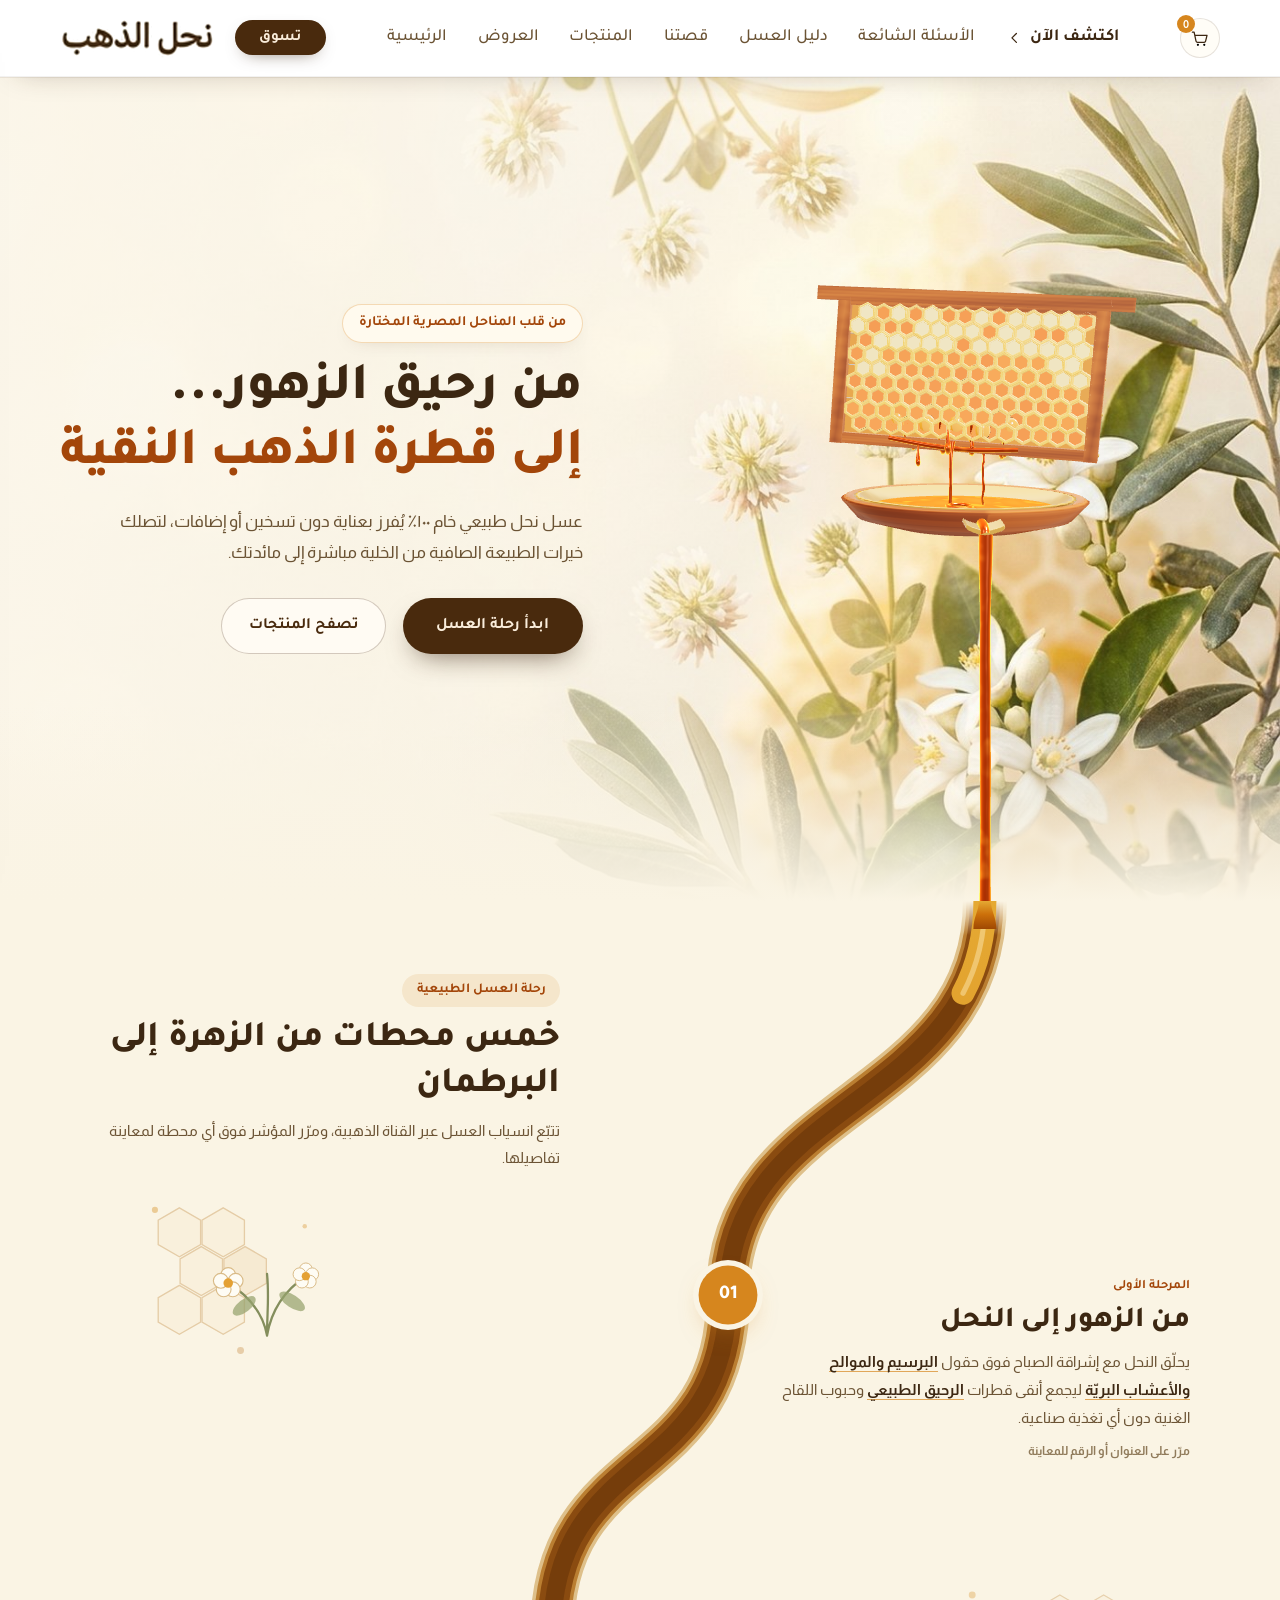
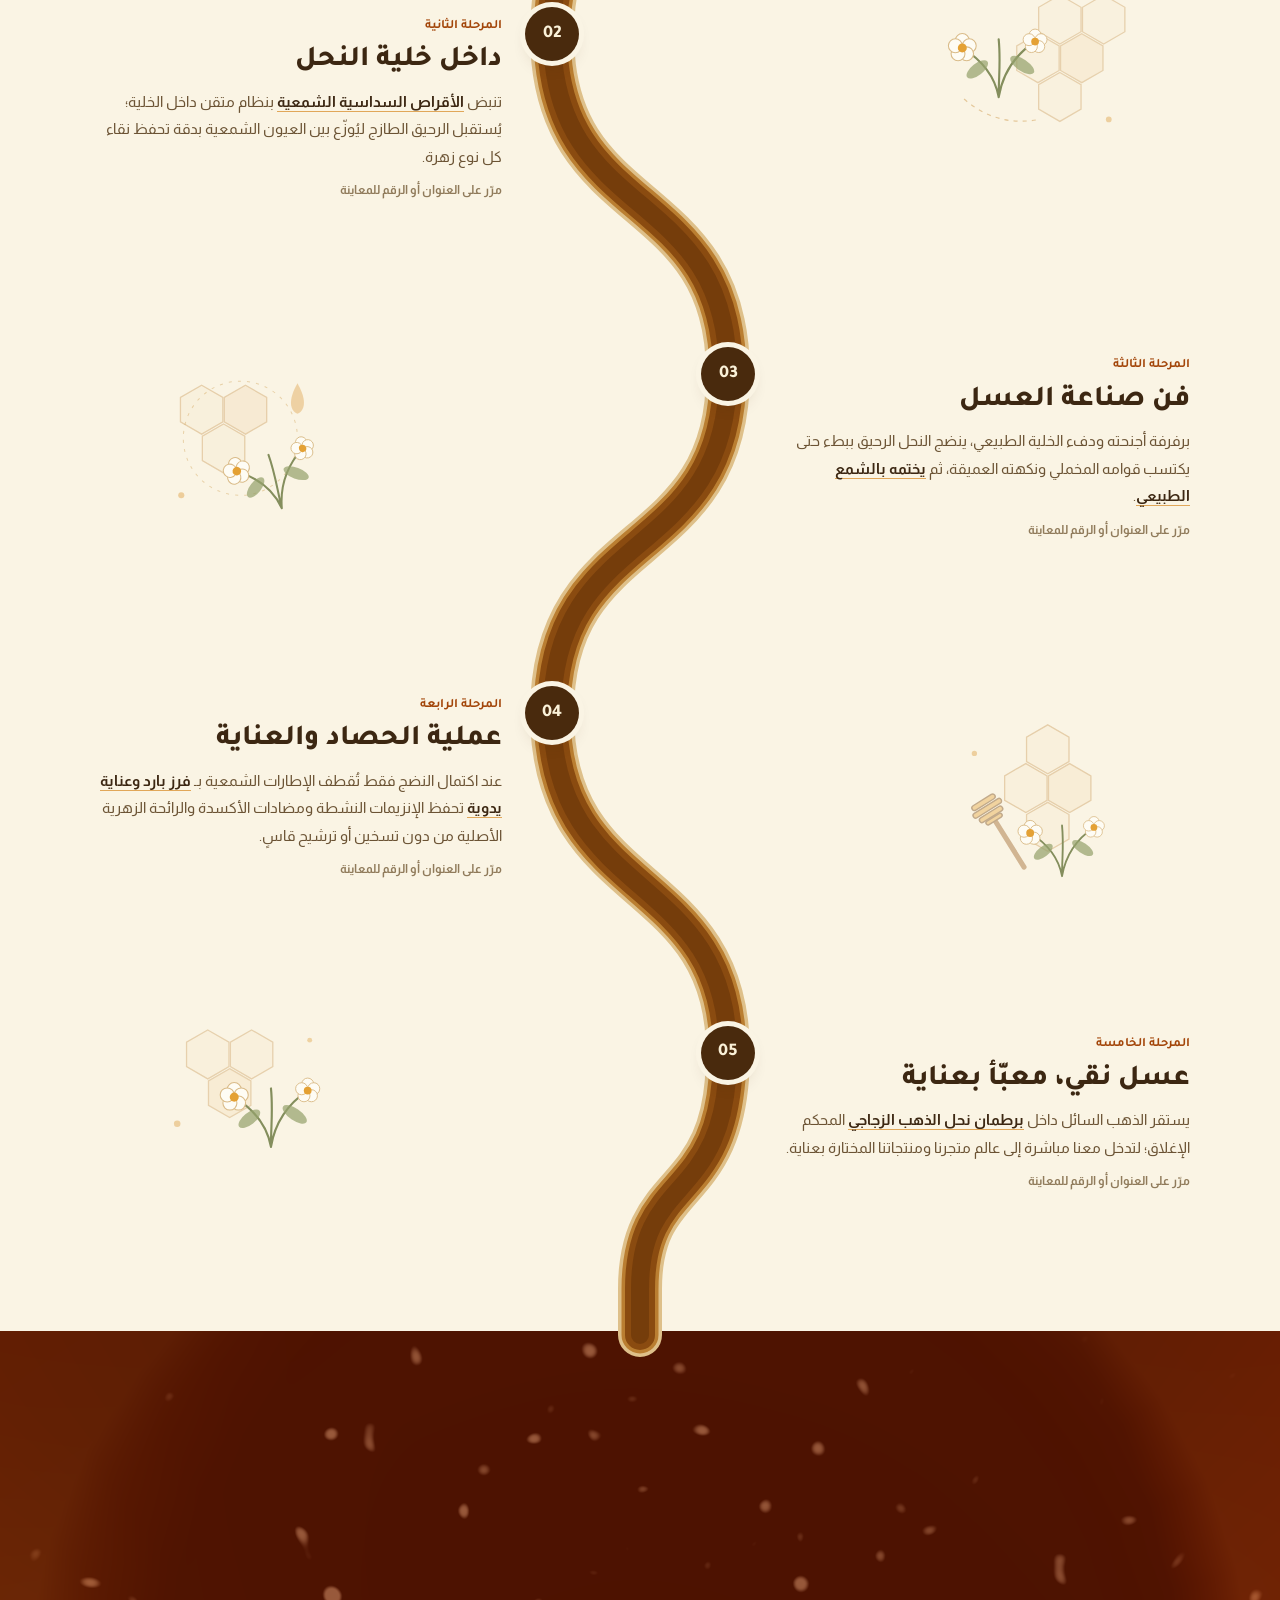
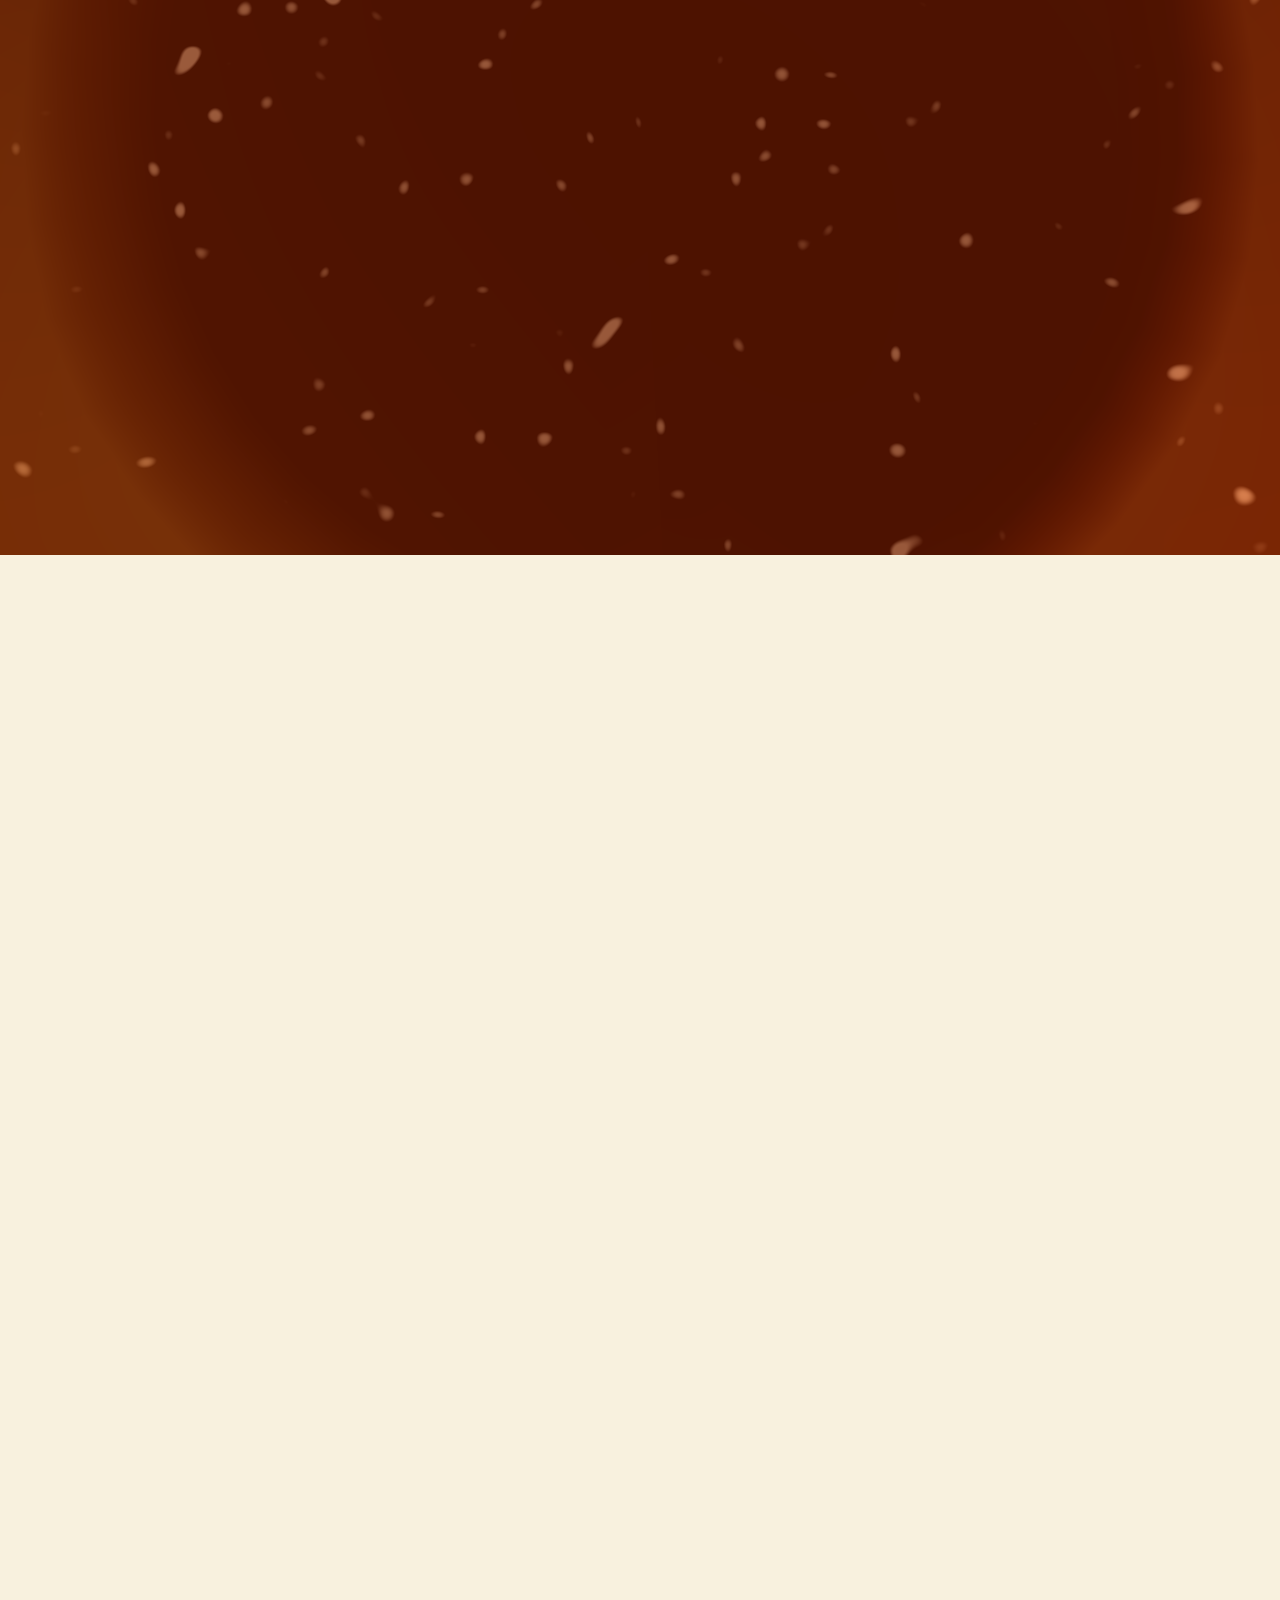
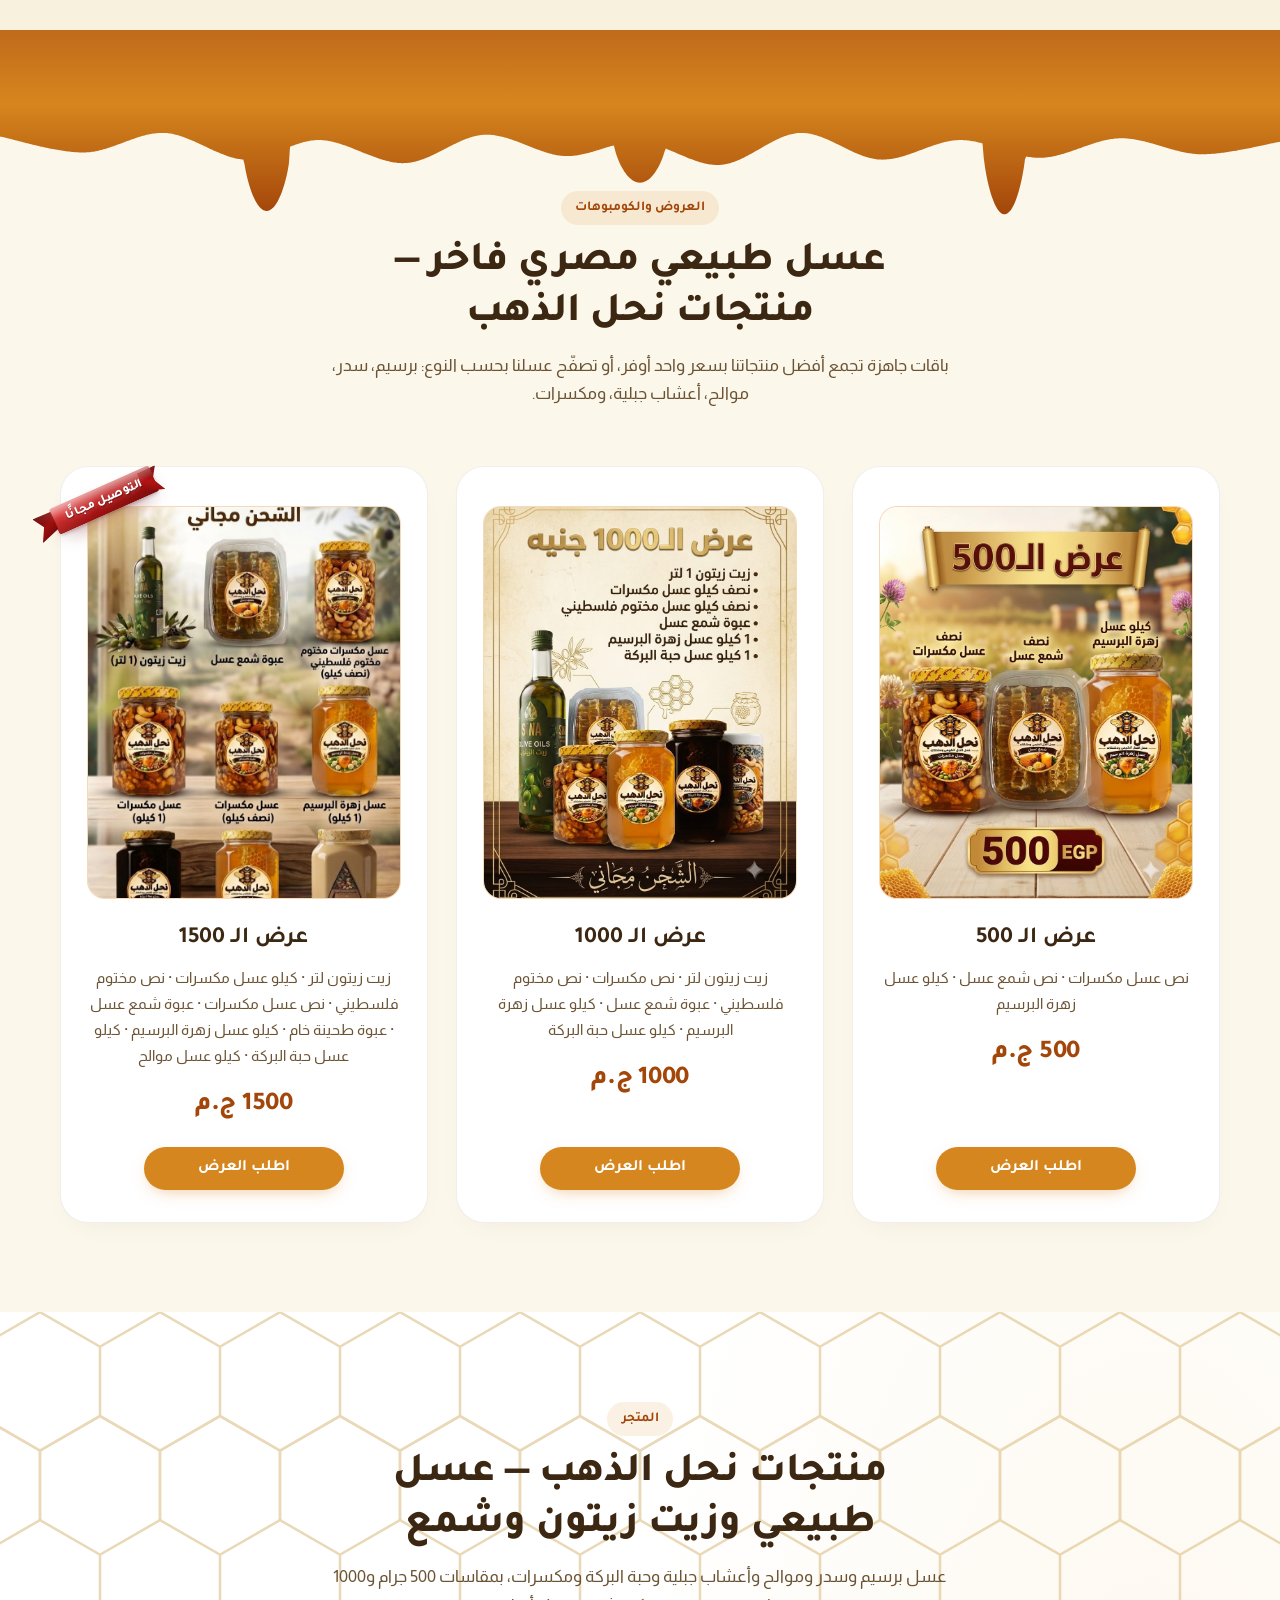
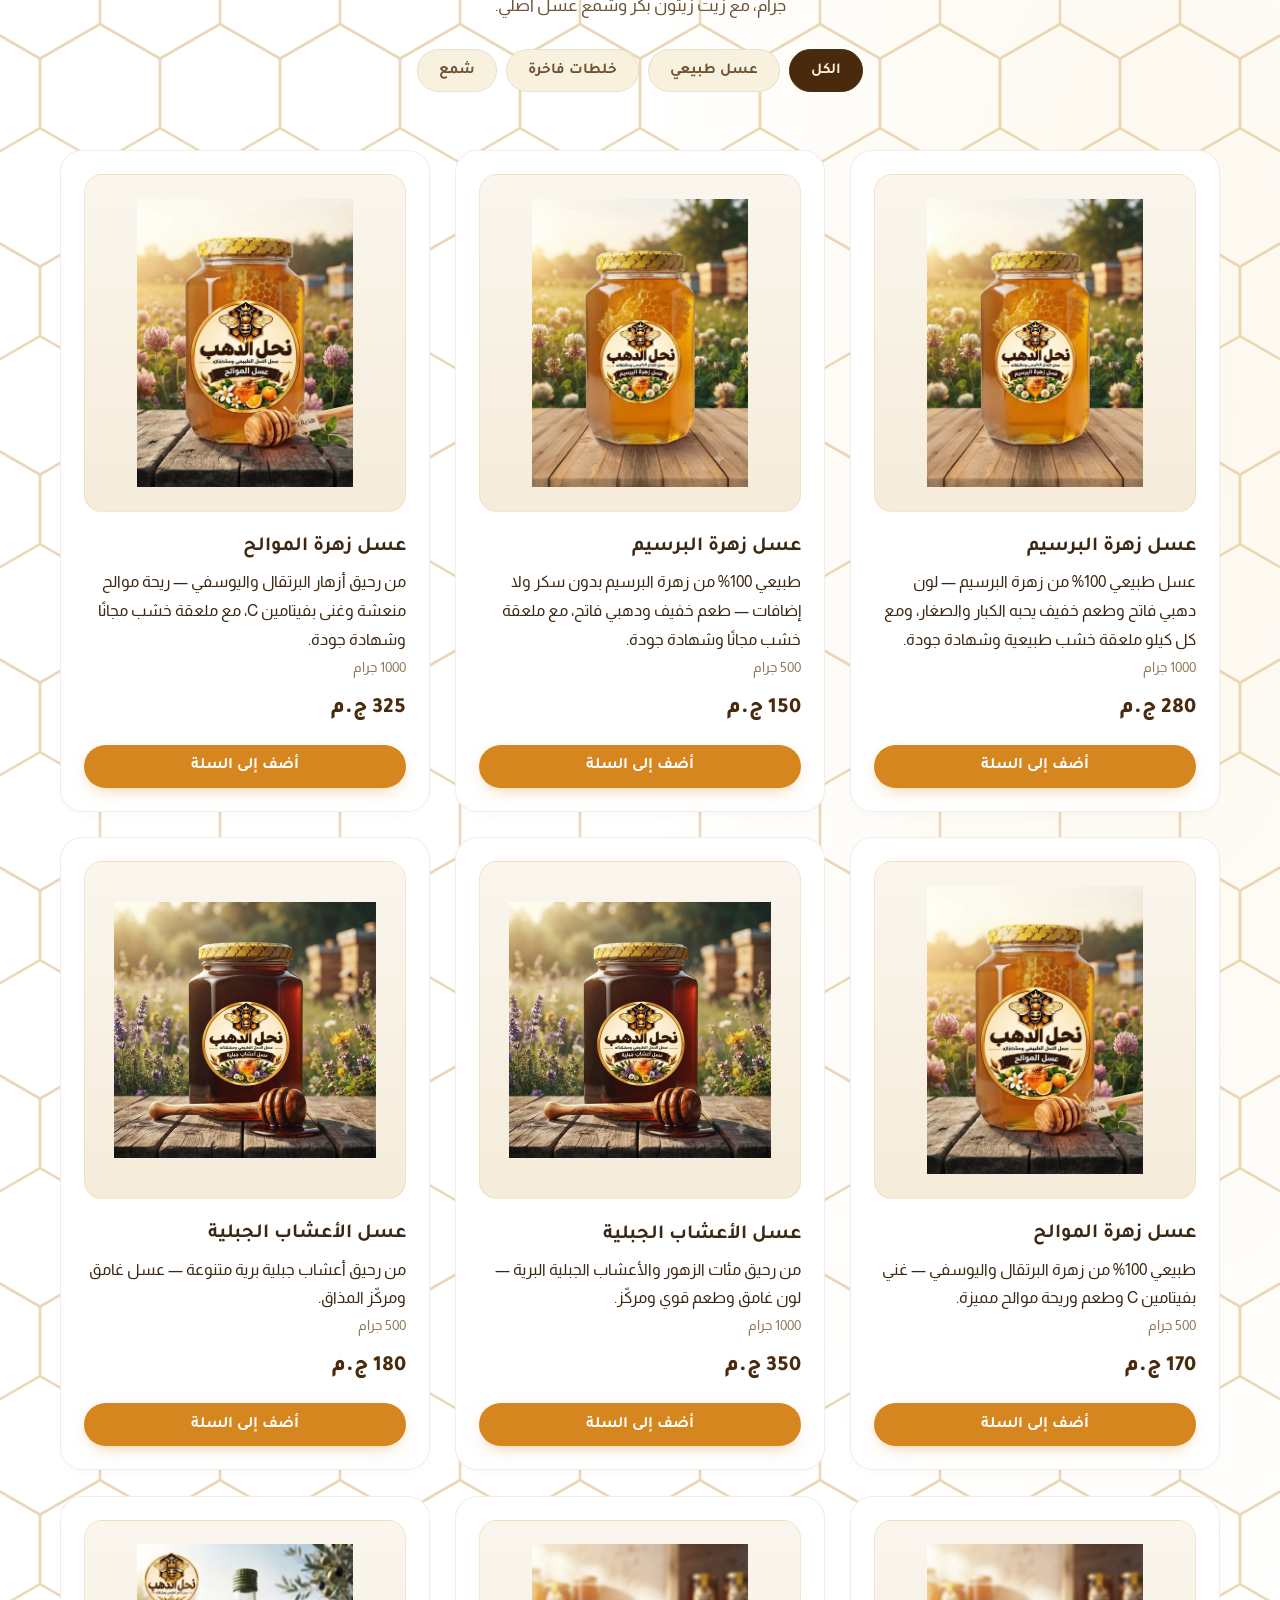
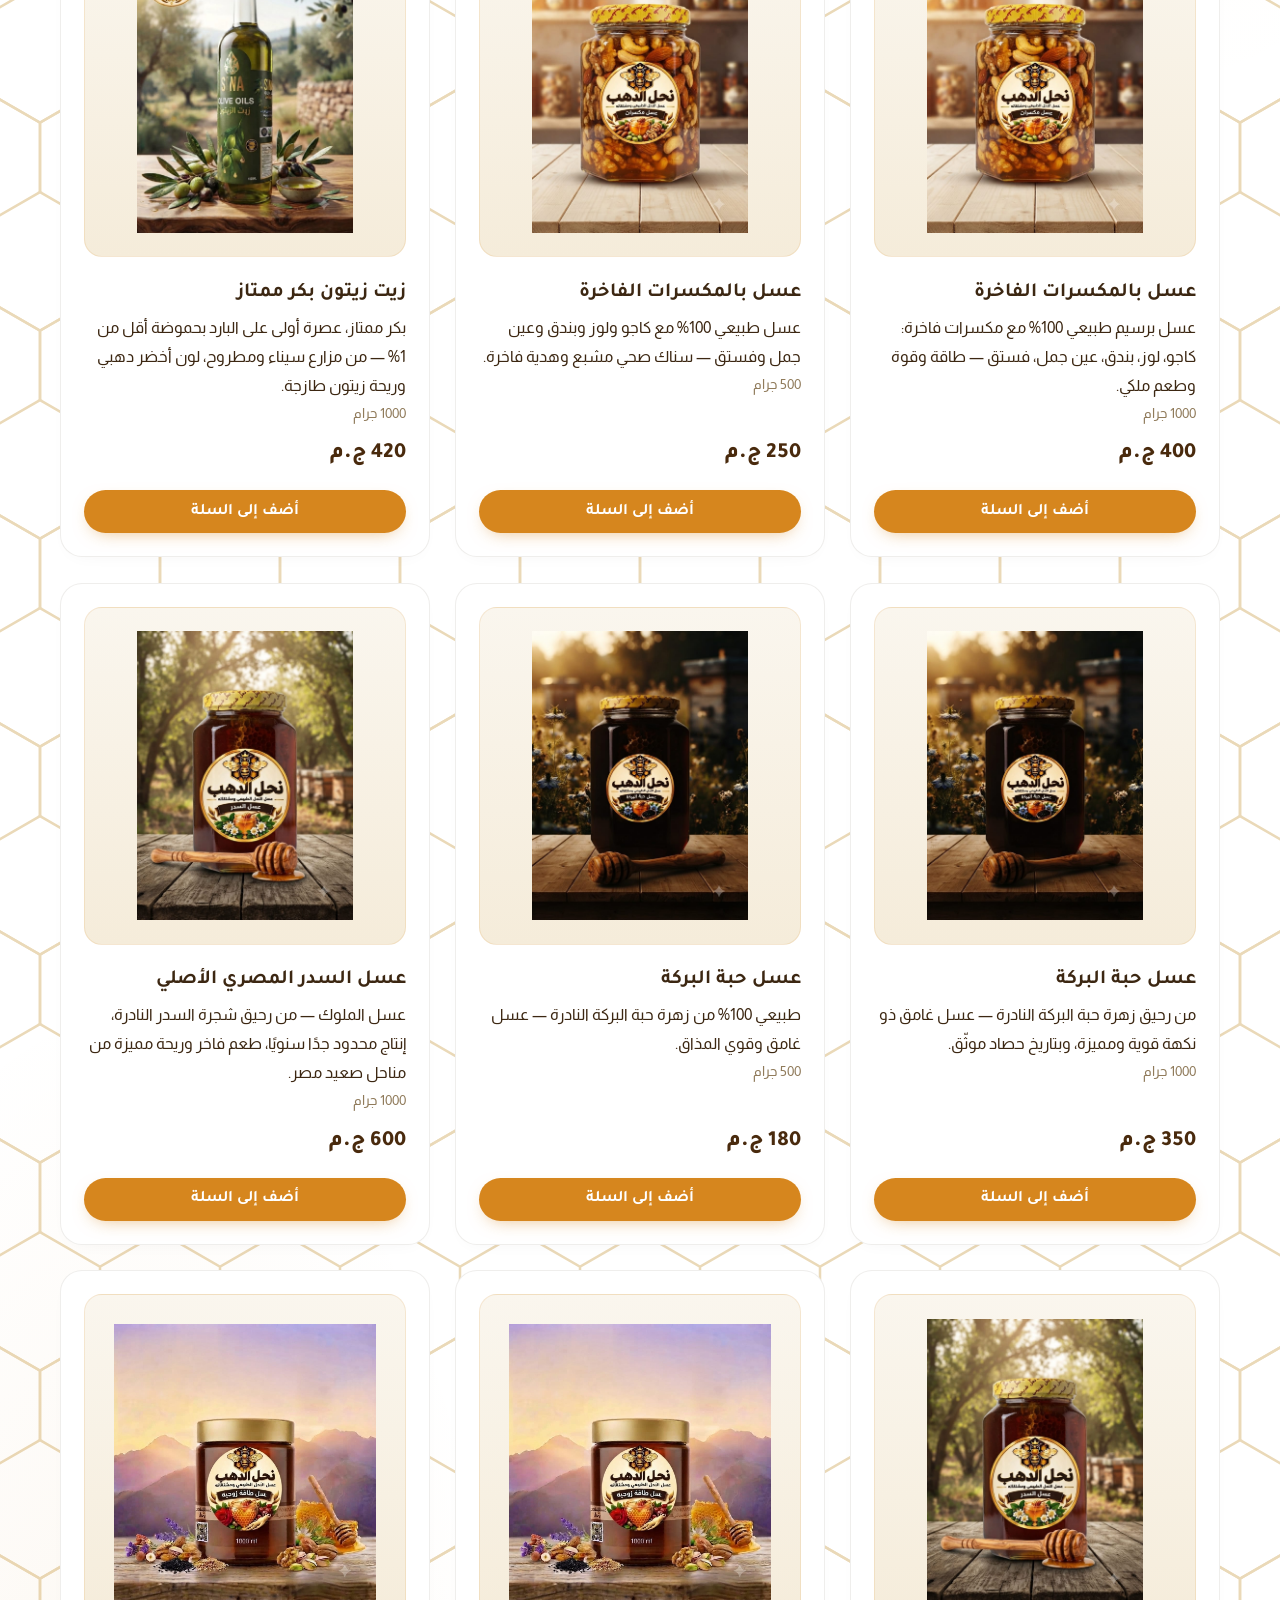
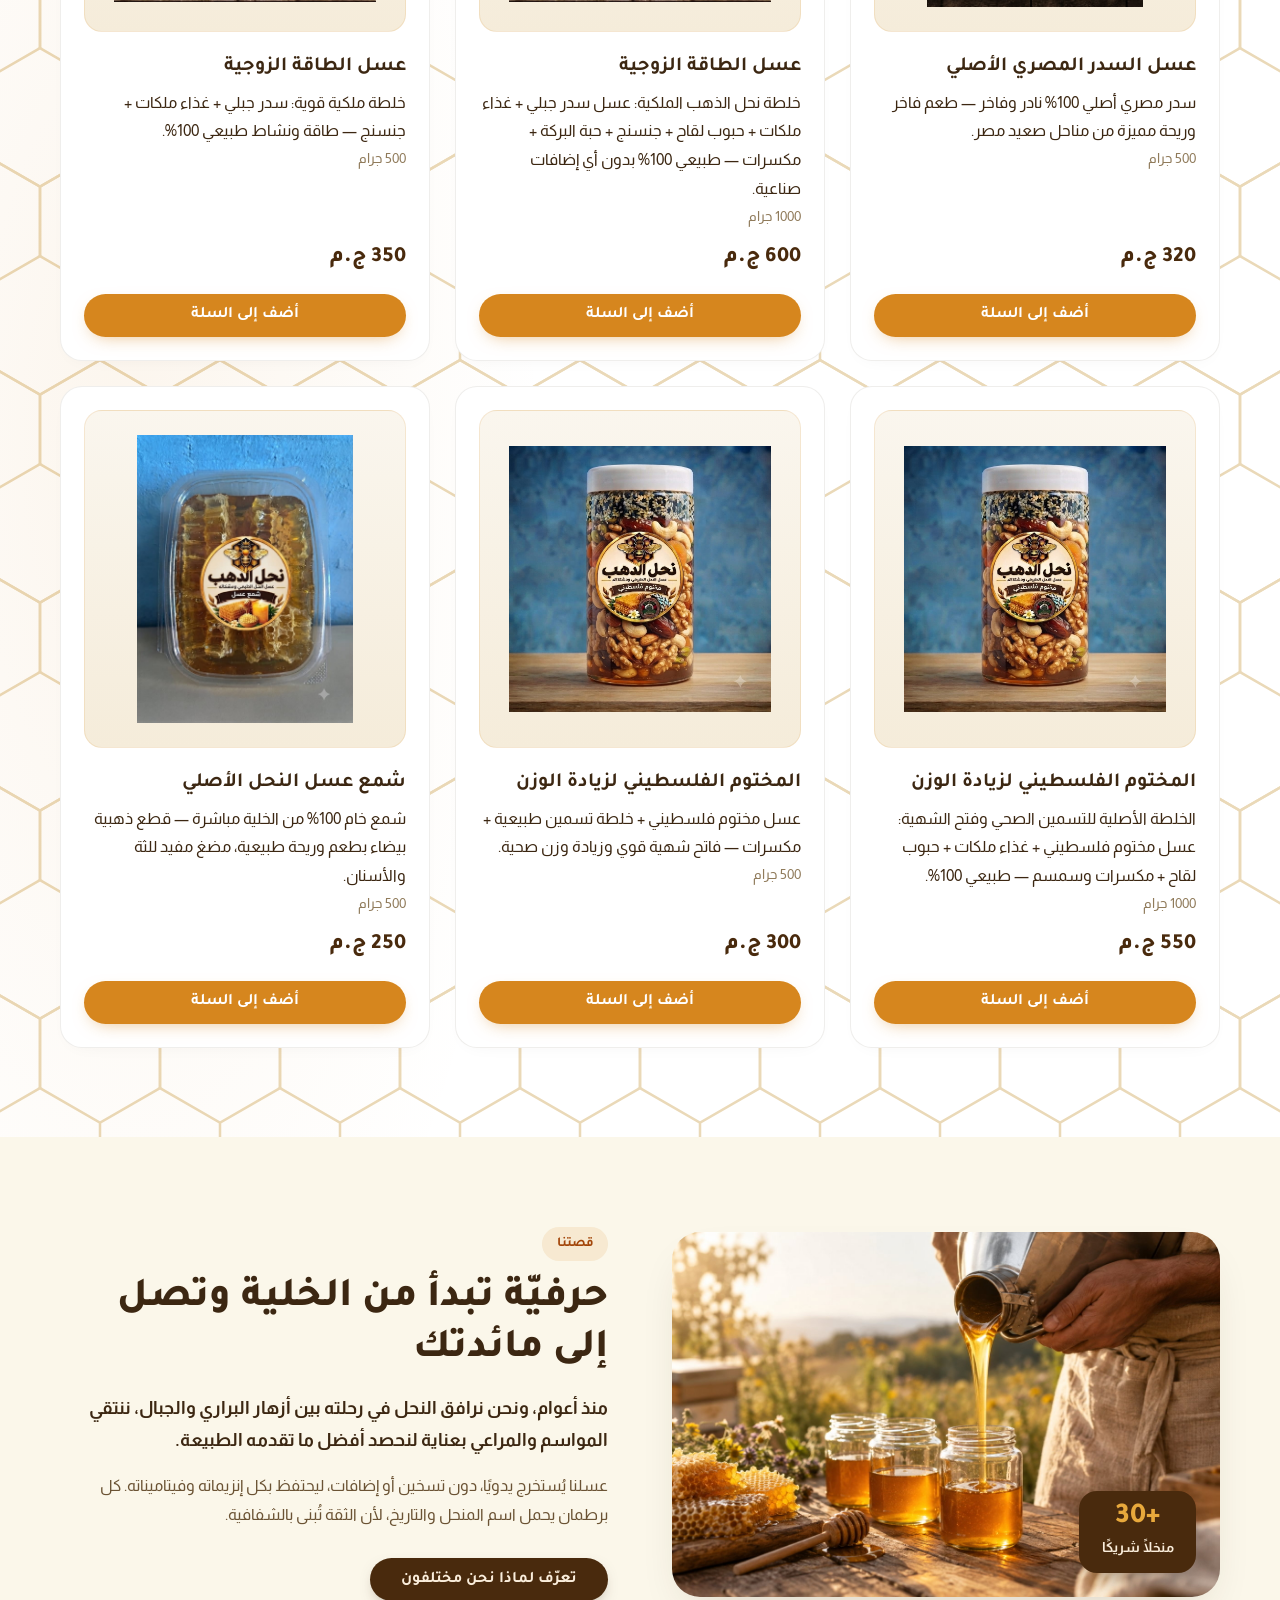
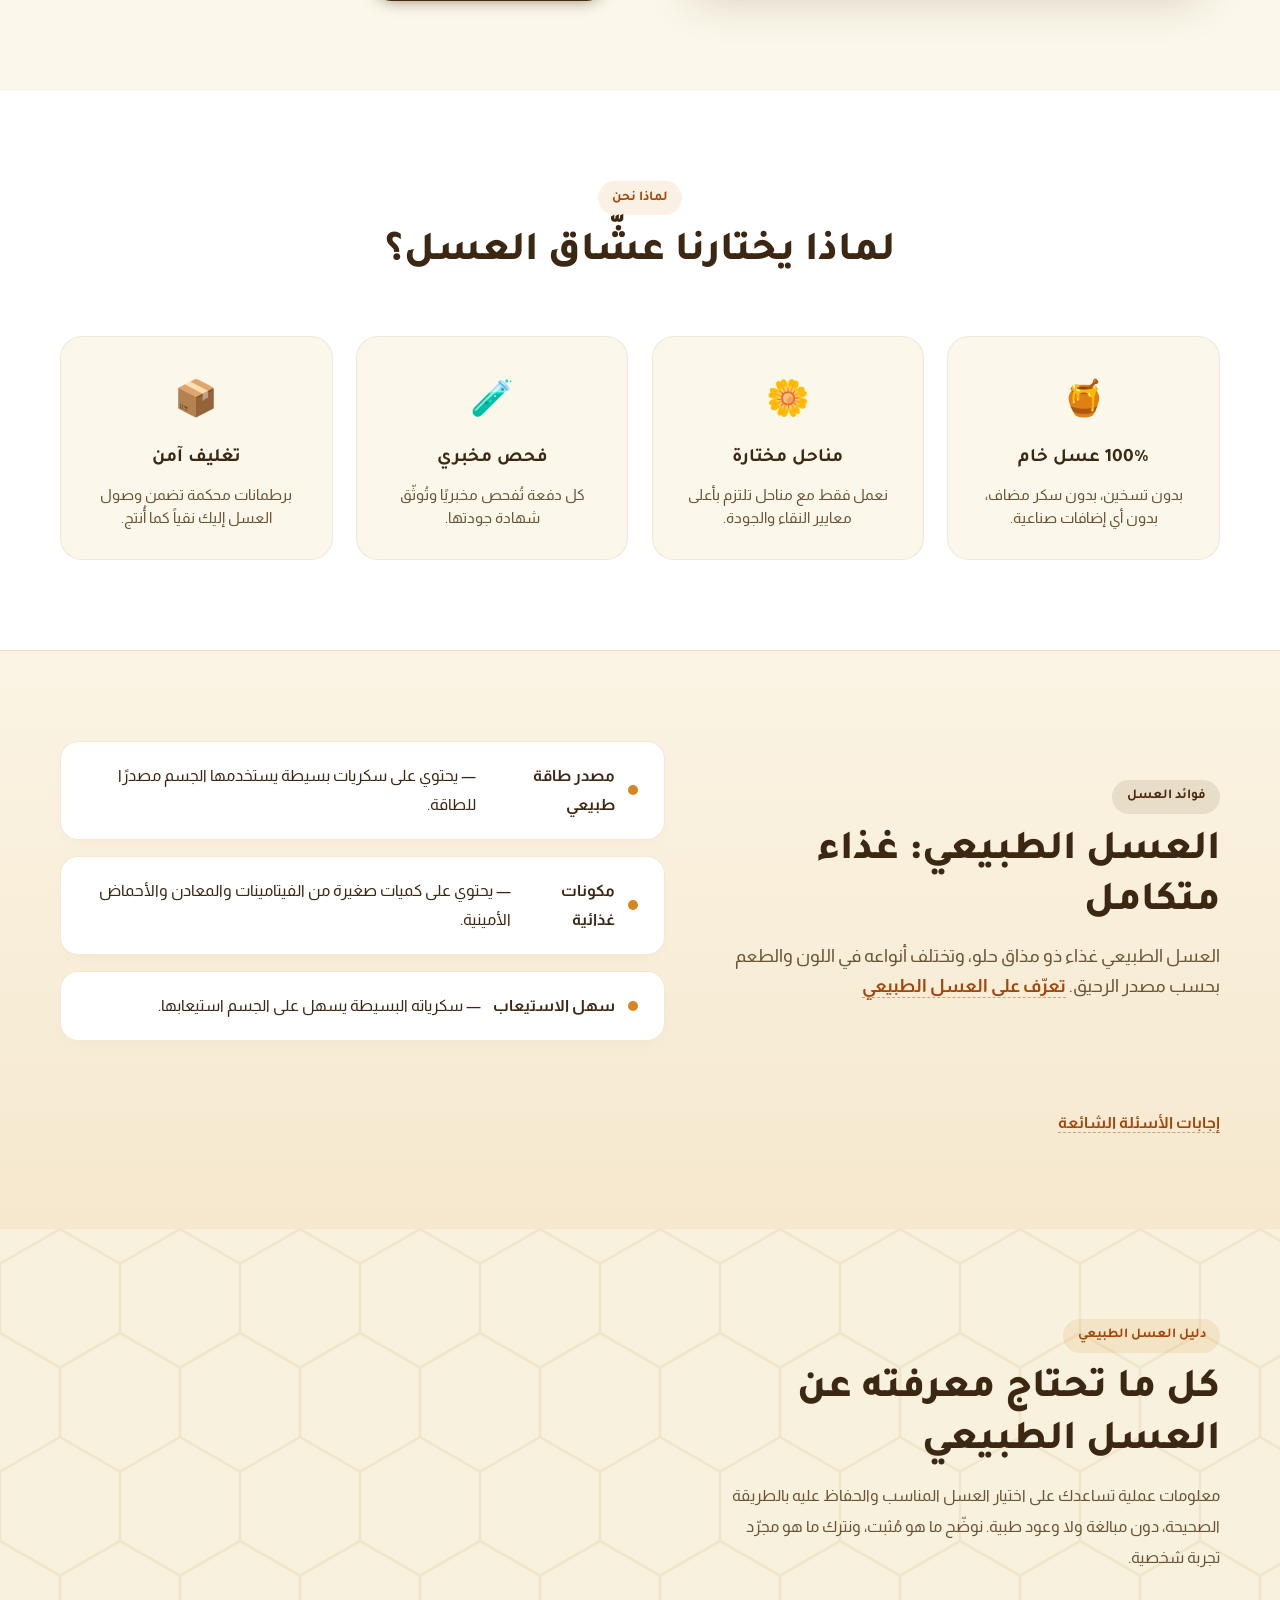
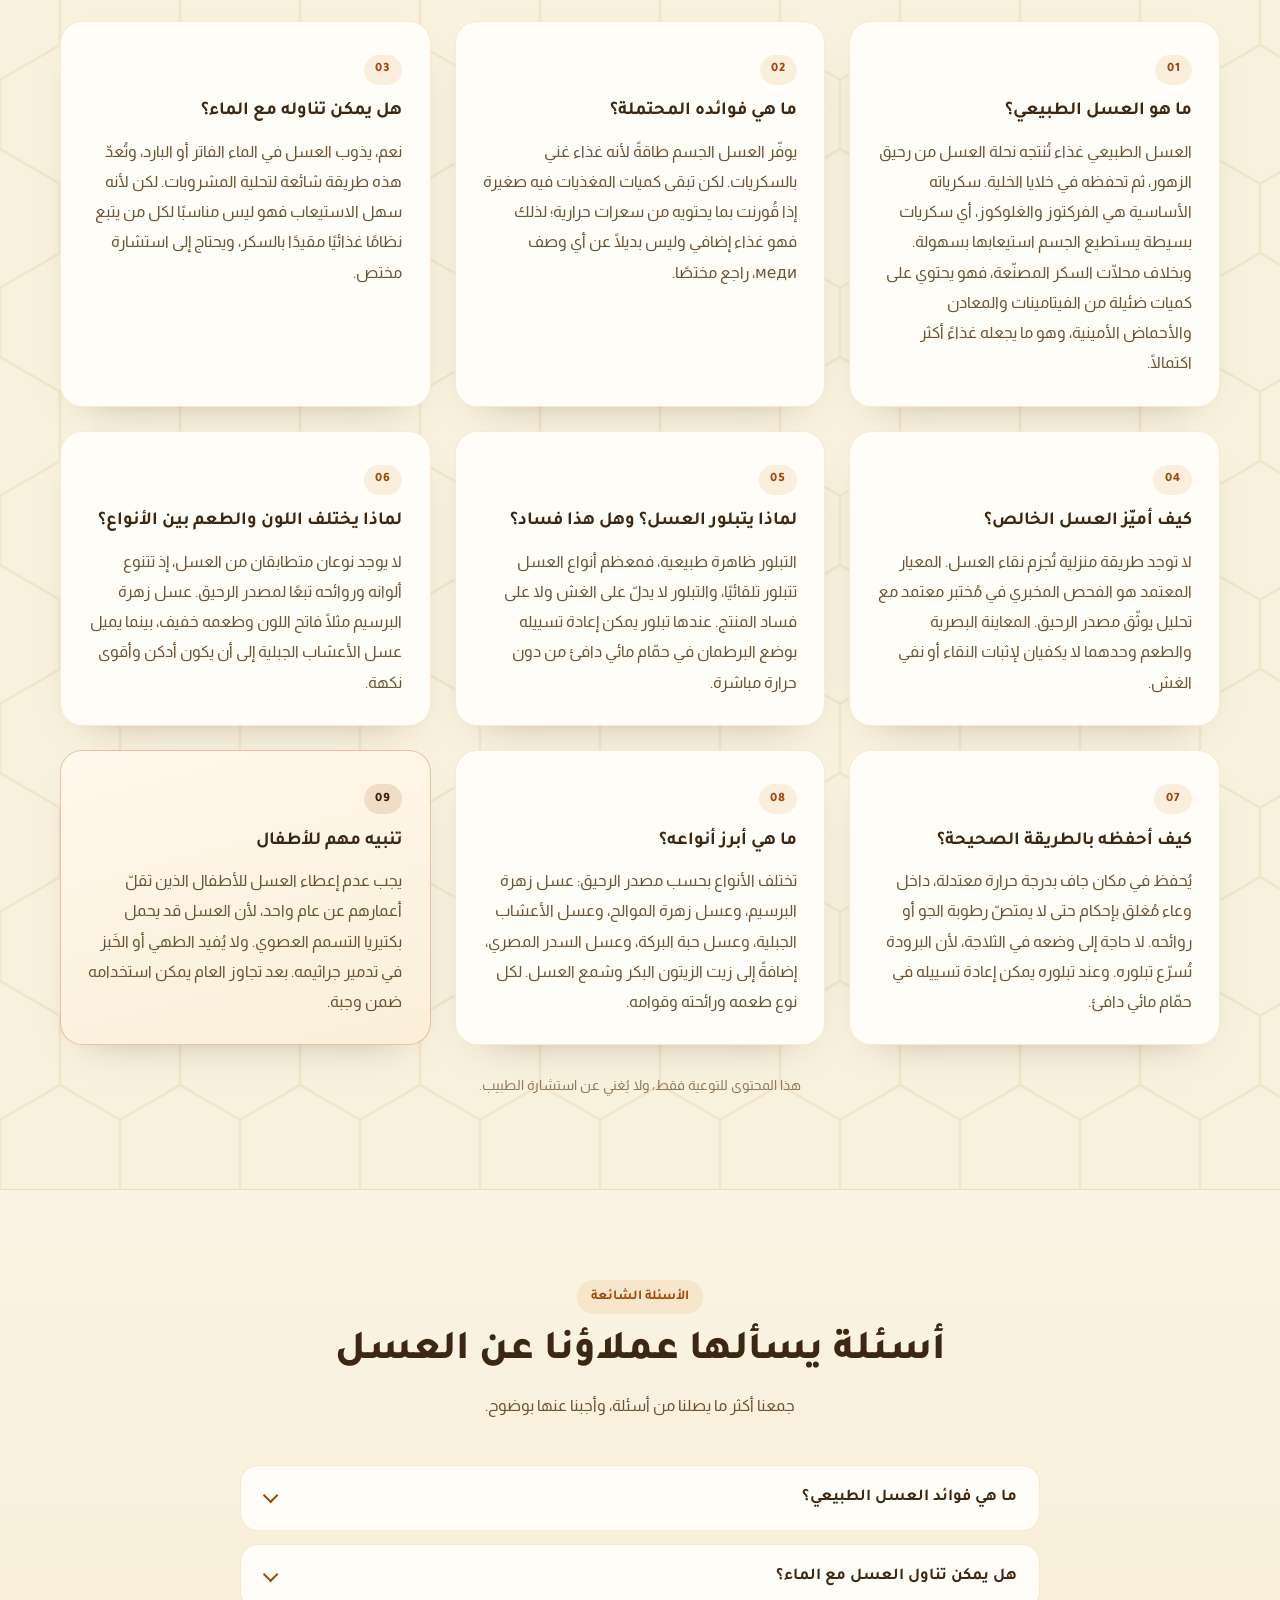
==== commit 515c0183: "feat: refine hero honeycomb frame, darker amber tube, and 2D botanical decor" ====
--- a/index.html
+++ b/index.html
@@ -787,7 +787,7 @@
 <main>
   <!-- ==========================================================
        1. NEW HERO SECTION — Natural Botanical Backdrop + Realistic
-          3D Stainless Extraction Drum with Open Tap & Liquid Stream
+          3D Wooden Honeycomb Frame, Drip Collect Tray & Liquid Stream
        ========================================================== -->
   <section class="nh-hero" id="hero" aria-labelledby="heroHeading">
     <canvas class="nh-hero__canvas" id="heroDrumCanvas" aria-hidden="true"></canvas>
@@ -811,17 +811,17 @@
       <div class="nh-hero__stage" id="heroStage">
         <div class="nh-hero__fallback-wrap">
           <img class="nh-hero__fallback-img"
-               src="assets/img/journey/honey-tank-tap.jpg"
-               alt="وعاء استخلاص عسل طبيعي بصنبور مفتوح ينساب منه العسل الذهبي"
-               width="900" height="675" decoding="async">
+               src="assets/img/journey/honeycomb-hero-fallback.jpg"
+               alt="إطار شمع نحل طبيعي يقطر منه العسل الذهبي إلى قناة تجميع صافية"
+               width="960" height="720" decoding="async">
         </div>
       </div>
     </div>
   </section>
 
   <!-- ==========================================================
-       2. NEW HONEY JOURNEY SECTION — Soft Shaded 2D Winding Channel
-          Connected Seamlessly from Hero Drum Stream (No Black Lines)
+       2. HONEY JOURNEY SECTION — Rich Amber Shaded 2D Winding Channel
+          & Tasteful Botanical / Honeycomb Editorial Margin Art
        ========================================================== -->
   <section class="nh-journey" id="journey" aria-labelledby="journeyHeading">
     <div class="nh-journey__board" id="journeyBoard">
@@ -829,30 +829,143 @@
       <svg class="nh-journey__svg" id="journeySvg" aria-hidden="true">
         <defs>
           <linearGradient id="nhHoneyGrad" x1="0%" y1="0%" x2="0%" y2="100%">
-            <stop offset="0%" stop-color="#F7C74B"/>
-            <stop offset="50%" stop-color="#E58C10"/>
-            <stop offset="100%" stop-color="#C96A04"/>
+            <stop offset="0%" stop-color="#E5A933"/>
+            <stop offset="48%" stop-color="#CC700A"/>
+            <stop offset="100%" stop-color="#9F4803"/>
           </linearGradient>
           <linearGradient id="nhInletCupGrad" x1="0%" y1="0%" x2="0%" y2="100%">
-            <stop offset="0%" stop-color="#E9D3A9" stop-opacity="0"/>
-            <stop offset="45%" stop-color="#E9D3A9" stop-opacity="0.85"/>
-            <stop offset="100%" stop-color="#E9D3A9" stop-opacity="1"/>
+            <stop offset="0%" stop-color="#DEC08A" stop-opacity="0"/>
+            <stop offset="45%" stop-color="#DEC08A" stop-opacity="0.85"/>
+            <stop offset="100%" stop-color="#DEC08A" stop-opacity="1"/>
           </linearGradient>
           <linearGradient id="nhInletHoneyGrad" x1="0%" y1="0%" x2="0%" y2="100%">
-            <stop offset="0%" stop-color="#D47409"/>
-            <stop offset="55%" stop-color="#E89314"/>
-            <stop offset="100%" stop-color="#F7C74B"/>
+            <stop offset="0%" stop-color="#C96807"/>
+            <stop offset="55%" stop-color="#DB8314"/>
+            <stop offset="100%" stop-color="#E5A933"/>
           </linearGradient>
+          <!-- Reusable botanical / honeycomb 2D accents shared across Journey & Jar decor -->
+          <g id="nhFloralClover">
+            <path d="M0 44 C-4 22,-18 8,-34 -2 M0 44 C4 20,16 4,34 -8 M0 44 C0 24,2 10,0 -10" fill="none" stroke="#7A8652" stroke-width="2" stroke-linecap="round"/>
+            <ellipse cx="-20" cy="18" rx="12" ry="5.5" transform="rotate(-38 -20 18)" fill="#8E9B63" opacity="0.72"/>
+            <ellipse cx="22" cy="14" rx="13" ry="5.5" transform="rotate(34 22 14)" fill="#8E9B63" opacity="0.72"/>
+            <g transform="translate(-34,-2)">
+              <circle cx="0" cy="-7" r="6.5" fill="#FFFDF6" stroke="#D7B781" stroke-width="1"/>
+              <circle cx="6.5" cy="-2" r="6.5" fill="#FFFDF6" stroke="#D7B781" stroke-width="1"/>
+              <circle cx="4" cy="5.5" r="6.5" fill="#FFFDF6" stroke="#D7B781" stroke-width="1"/>
+              <circle cx="-4" cy="5.5" r="6.5" fill="#FFFDF6" stroke="#D7B781" stroke-width="1"/>
+              <circle cx="-6.5" cy="-2" r="6.5" fill="#FFFDF6" stroke="#D7B781" stroke-width="1"/>
+              <circle cx="0" cy="0" r="4.2" fill="#E39B26"/>
+            </g>
+            <g transform="translate(34,-8) scale(0.86)">
+              <circle cx="0" cy="-7" r="6.5" fill="#FFFDF6" stroke="#D7B781" stroke-width="1"/>
+              <circle cx="6.5" cy="-2" r="6.5" fill="#FFFDF6" stroke="#D7B781" stroke-width="1"/>
+              <circle cx="4" cy="5.5" r="6.5" fill="#FFFDF6" stroke="#D7B781" stroke-width="1"/>
+              <circle cx="-4" cy="5.5" r="6.5" fill="#FFFDF6" stroke="#D7B781" stroke-width="1"/>
+              <circle cx="-6.5" cy="-2" r="6.5" fill="#FFFDF6" stroke="#D7B781" stroke-width="1"/>
+              <circle cx="0" cy="0" r="4.2" fill="#E39B26"/>
+            </g>
+          </g>
+          <polygon id="nhHexTile" points="0,-24 20.8,-12 20.8,12 0,24 -20.8,12 -20.8,-12"/>
+          <clipPath id="nhBoardTopClip">
+            <rect x="-400" y="0" width="3200" height="9000"/>
+          </clipPath>
+          <linearGradient id="nhTopFadeGrad" x1="0" y1="0" x2="0" y2="34" gradientUnits="userSpaceOnUse">
+            <stop offset="0%" stop-color="white" stop-opacity="0"/>
+            <stop offset="100%" stop-color="white" stop-opacity="1"/>
+          </linearGradient>
+          <mask id="nhTopFadeMask" maskUnits="userSpaceOnUse" x="-400" y="0" width="3200" height="9000">
+            <rect x="-400" y="0" width="3200" height="34" fill="url(#nhTopFadeGrad)"/>
+            <rect x="-400" y="34" width="3200" height="9000" fill="white"/>
+          </mask>
         </defs>
-        <path class="nh-tube-cushion" id="journeyPathCushion" d=""/>
-        <path class="nh-tube-wall" id="journeyPathWall" d=""/>
-        <path class="nh-tube-core" id="journeyPathCore" d=""/>
-        <path class="nh-tube-trough" id="journeyPathTrough" d=""/>
-        <path class="nh-tube-honey" id="journeyPathHoney" d="" stroke="url(#nhHoneyGrad)"/>
-        <path class="nh-tube-sheen" id="journeyPathSheen" d=""/>
-        <path id="journeyInletCup" fill="url(#nhInletCupGrad)" d=""/>
-        <path id="journeyInletHoney" fill="url(#nhInletHoneyGrad)" d=""/>
+        <g clip-path="url(#nhBoardTopClip)">
+          <g mask="url(#nhTopFadeMask)">
+            <path class="nh-tube-cushion" id="journeyPathCushion" d=""/>
+            <path class="nh-tube-wall" id="journeyPathWall" d=""/>
+            <path class="nh-tube-core" id="journeyPathCore" d=""/>
+            <path class="nh-tube-trough" id="journeyPathTrough" d=""/>
+          </g>
+          <path class="nh-tube-honey" id="journeyPathHoney" d="" stroke="url(#nhHoneyGrad)"/>
+          <path class="nh-tube-sheen" id="journeyPathSheen" d=""/>
+        </g>
+        <path id="journeyInletCup" fill="url(#nhInletCupGrad)" opacity="0" d=""/>
+        <path id="journeyInletHoney" fill="url(#nhHoneyGrad)" d=""/>
       </svg>
+
+      <!-- Subtle alternating 2D honeycomb & floral illustrations filling empty margin voids -->
+      <div class="nh-journey__decor" aria-hidden="true">
+        <div class="nh-jdecor nh-jdecor--1">
+          <svg viewBox="0 0 260 240" width="260" height="240">
+            <g opacity="0.34" stroke="#B67622" stroke-width="1.3" fill="rgba(227,172,72,0.16)">
+              <use href="#nhHexTile" x="72" y="70"/><use href="#nhHexTile" x="115" y="70"/>
+              <use href="#nhHexTile" x="93.5" y="108"/><use href="#nhHexTile" x="136.5" y="108" fill="rgba(214,134,30,0.28)"/>
+              <use href="#nhHexTile" x="72" y="146"/><use href="#nhHexTile" x="115" y="146"/>
+            </g>
+            <g transform="translate(158, 122) scale(1.12)"><use href="#nhFloralClover"/></g>
+            <circle cx="48" cy="48" r="3" fill="#D89226" opacity="0.45"/>
+            <circle cx="195" cy="64" r="2.2" fill="#D89226" opacity="0.4"/>
+            <circle cx="132" cy="186" r="3.4" fill="#B87018" opacity="0.32"/>
+          </svg>
+        </div>
+
+        <div class="nh-jdecor nh-jdecor--2">
+          <svg viewBox="0 0 260 240" width="260" height="240">
+            <g opacity="0.30" stroke="#B67622" stroke-width="1.3" fill="rgba(227,172,72,0.14)">
+              <use href="#nhHexTile" x="148" y="78"/><use href="#nhHexTile" x="191" y="78"/>
+              <use href="#nhHexTile" x="126.5" y="116"/><use href="#nhHexTile" x="169.5" y="116" fill="rgba(214,134,30,0.26)"/>
+              <use href="#nhHexTile" x="148" y="154"/>
+            </g>
+            <g transform="translate(88, 108) scale(1.05)"><use href="#nhFloralClover"/></g>
+            <path d="M54 156 Q86 184 128 176" fill="none" stroke="#C58832" stroke-width="1.2" stroke-dasharray="4 5" opacity="0.45"/>
+            <circle cx="196" cy="176" r="2.8" fill="#D89226" opacity="0.4"/>
+            <circle cx="62" cy="54" r="3.4" fill="#D89226" opacity="0.36"/>
+          </svg>
+        </div>
+
+        <div class="nh-jdecor nh-jdecor--3">
+          <svg viewBox="0 0 260 240" width="260" height="240">
+            <circle cx="124" cy="116" r="56" fill="none" stroke="#C4862C" stroke-width="1" stroke-dasharray="3 6" opacity="0.35"/>
+            <g opacity="0.32" stroke="#B67622" stroke-width="1.3" fill="rgba(227,172,72,0.16)">
+              <use href="#nhHexTile" x="86" y="88"/><use href="#nhHexTile" x="129" y="88" fill="rgba(214,134,30,0.28)"/>
+              <use href="#nhHexTile" x="107.5" y="126"/>
+            </g>
+            <g transform="translate(154, 142) rotate(-14) scale(1.0)"><use href="#nhFloralClover"/></g>
+            <path d="M180 62 C188 76, 189 88, 180 92 C171 88, 172 76, 180 62 Z" fill="#D98B22" opacity="0.36"/>
+            <circle cx="66" cy="172" r="3" fill="#D89226" opacity="0.42"/>
+          </svg>
+        </div>
+
+        <div class="nh-jdecor nh-jdecor--4">
+          <svg viewBox="0 0 260 240" width="260" height="240">
+            <g opacity="0.32" stroke="#B67622" stroke-width="1.3" fill="rgba(227,172,72,0.15)">
+              <use href="#nhHexTile" x="144" y="68"/><use href="#nhHexTile" x="165.5" y="106" fill="rgba(214,134,30,0.24)"/>
+              <use href="#nhHexTile" x="122.5" y="106"/><use href="#nhHexTile" x="144" y="144"/>
+            </g>
+            <!-- Minimal editorial wooden honey dipper botanical line illustration -->
+            <g transform="translate(86, 128) rotate(-32)" opacity="0.48" stroke="#7A4C1A" stroke-width="1.4" fill="#E4A948">
+              <rect x="-2.5" y="10" width="5" height="58" rx="2.5" fill="#9E652B" stroke="none"/>
+              <rect x="-13" y="-12" width="26" height="5" rx="2.5"/>
+              <rect x="-16" y="-5" width="32" height="5" rx="2.5"/>
+              <rect x="-13" y="2" width="26" height="5" rx="2.5"/>
+              <rect x="-9" y="8" width="18" height="4" rx="2"/>
+            </g>
+            <g transform="translate(158, 152) scale(0.92)"><use href="#nhFloralClover"/></g>
+            <circle cx="72" cy="72" r="2.6" fill="#D89226" opacity="0.4"/>
+          </svg>
+        </div>
+
+        <div class="nh-jdecor nh-jdecor--5">
+          <svg viewBox="0 0 260 220" width="260" height="220">
+            <g opacity="0.30" stroke="#B67622" stroke-width="1.3" fill="rgba(227,172,72,0.16)">
+              <use href="#nhHexTile" x="92" y="74"/><use href="#nhHexTile" x="135" y="74"/>
+              <use href="#nhHexTile" x="113.5" y="112" fill="rgba(214,134,30,0.28)"/>
+            </g>
+            <g transform="translate(154, 118) scale(1.06)"><use href="#nhFloralClover"/></g>
+            <circle cx="62" cy="142" r="3.2" fill="#D89226" opacity="0.4"/>
+            <circle cx="192" cy="60" r="2.4" fill="#D89226" opacity="0.38"/>
+          </svg>
+        </div>
+      </div>
 
       <div class="nh-journey__inlet">
         <div class="nh-journey__inlet-marker" id="journeyInletMarker" aria-hidden="true"></div>
@@ -981,11 +1094,78 @@
 
   <!-- ==========================================================
        3. PINNED JAR FINALE & SLOW ENTER-THE-JAR TRANSITION
-       Smooth GSAP ScrollTrigger Sequence -> Original Website
+       Tasteful Left & Side 2D Honeycomb / Floral Framing + Pinned Jar
        ========================================================== -->
   <section class="nh-finale" id="nhJarFinale" aria-label="اكتمال تعبئة برطمان نحل الذهب">
     <div class="nh-jar-pin" id="nhJarPin">
       <div class="nh-jar-inlet-anchor" id="jarInletAnchor" aria-hidden="true"></div>
+
+      <!-- Subtle 2D honeycomb hexagons, flower stickers & pollen balancing left empty space -->
+      <div class="nh-jar-decor" id="nhJarDecor" aria-hidden="true">
+        <div class="nh-jar-decor__left">
+          <svg viewBox="0 0 420 560" width="420" height="560">
+            <g opacity="0.42" stroke="#BC7D24" stroke-width="1.35" fill="rgba(227,172,72,0.16)">
+              <use href="#nhHexTile" x="92" y="132"/><use href="#nhHexTile" x="136" y="132" fill="rgba(214,134,30,0.28)"/>
+              <use href="#nhHexTile" x="180" y="132"/>
+              <use href="#nhHexTile" x="70" y="170"/><use href="#nhHexTile" x="114" y="170" fill="rgba(214,134,30,0.24)"/>
+              <use href="#nhHexTile" x="158" y="170"/><use href="#nhHexTile" x="202" y="170"/>
+              <use href="#nhHexTile" x="92" y="208" fill="rgba(227,172,72,0.28)"/><use href="#nhHexTile" x="136" y="208"/>
+              <use href="#nhHexTile" x="180" y="208"/>
+              <use href="#nhHexTile" x="114" y="246"/><use href="#nhHexTile" x="158" y="246" fill="rgba(214,134,30,0.22)"/>
+              <use href="#nhHexTile" x="92" y="284"/><use href="#nhHexTile" x="136" y="284"/>
+            </g>
+            <!-- Soft geometric golden orbits -->
+            <circle cx="148" cy="212" r="118" fill="none" stroke="#C88E34" stroke-width="1" stroke-dasharray="4 7" opacity="0.34"/>
+            <!-- Small botanical flower sticker 1 (upper left) -->
+            <g transform="translate(242, 134)">
+              <g class="nh-jdec-float">
+                <circle cx="0" cy="0" r="46" fill="#FFFDF7" stroke="#DFB46A" stroke-width="1.8"/>
+                <g transform="translate(0, -9) scale(0.78)"><use href="#nhFloralClover"/></g>
+              </g>
+            </g>
+            <!-- Floating flower branch mid-left -->
+            <g transform="translate(106, 360) rotate(-12) scale(1.25)">
+              <g class="nh-jdec-float-alt"><use href="#nhFloralClover"/></g>
+            </g>
+            <!-- Small honeycomb floral medallion sticker 2 (lower left) -->
+            <g transform="translate(250, 408)">
+              <g class="nh-jdec-float">
+                <circle cx="0" cy="0" r="38" fill="#FFFDF7" stroke="#DFB46A" stroke-width="1.6"/>
+                <g opacity="0.65" stroke="#B67622" stroke-width="1.2" fill="rgba(227,172,72,0.22)" transform="scale(0.65)">
+                  <use href="#nhHexTile" x="-12" y="-12"/><use href="#nhHexTile" x="30" y="-12"/><use href="#nhHexTile" x="9" y="24"/>
+                </g>
+              </g>
+            </g>
+            <!-- Gentle pollen motes -->
+            <circle class="nh-jdec-pollen" cx="288" cy="236" r="4" fill="#D89226" opacity="0.52"/>
+            <circle class="nh-jdec-pollen" cx="62" cy="96" r="3.2" fill="#E3A334" opacity="0.46"/>
+            <circle class="nh-jdec-pollen" cx="326" cy="316" r="3.5" fill="#B87018" opacity="0.42"/>
+            <circle class="nh-jdec-pollen" cx="186" cy="488" r="3" fill="#D89226" opacity="0.48"/>
+          </svg>
+        </div>
+
+        <div class="nh-jar-decor__right">
+          <svg viewBox="0 0 320 520" width="320" height="520">
+            <g opacity="0.32" stroke="#BC7D24" stroke-width="1.3" fill="rgba(227,172,72,0.14)">
+              <use href="#nhHexTile" x="190" y="168"/><use href="#nhHexTile" x="234" y="168"/>
+              <use href="#nhHexTile" x="212" y="206" fill="rgba(214,134,30,0.24)"/><use href="#nhHexTile" x="168" y="206"/>
+              <use href="#nhHexTile" x="190" y="244"/>
+            </g>
+            <g transform="translate(132, 336) rotate(14) scale(1.12)">
+              <g class="nh-jdec-float-alt"><use href="#nhFloralClover"/></g>
+            </g>
+            <g transform="translate(106, 138)">
+              <g class="nh-jdec-float">
+                <circle cx="0" cy="0" r="32" fill="#FFFDF7" stroke="#DFB46A" stroke-width="1.5"/>
+                <path d="M0 -14 C9 -3,11 10,0 13 C-11 10,-9 -3,0 -14 Z" fill="#D98B22" opacity="0.8"/>
+              </g>
+            </g>
+            <circle class="nh-jdec-pollen" cx="76" cy="248" r="3.5" fill="#D89226" opacity="0.45"/>
+            <circle class="nh-jdec-pollen" cx="236" cy="396" r="3" fill="#E3A334" opacity="0.42"/>
+          </svg>
+        </div>
+      </div>
+
       <canvas class="nh-jar-canvas" id="jarCanvas" aria-hidden="true"></canvas>
 
       <div class="nh-jar-fallback">
@@ -993,8 +1173,6 @@
              alt="برطمان نحل الذهب مملوء بالعسل الذهبي الصافي"
              width="800" height="600" loading="lazy" decoding="async">
       </div>
-
-      <div class="nh-jar-cue" id="journeyFinaleCue" aria-live="polite">يمتلئ البرطمان بالعسل الصافي…</div>
     </div>
   </section>
 
--- a/assets/css/journey.css
+++ b/assets/css/journey.css
@@ -1,7 +1,7 @@
 /* ============================================================
    journey.css — Scoped Styles strictly (.nh-*) for:
-     1. New Hero Section (.nh-hero) with Botanical Meadow + 3D Drum Pour
-     2. Organic 2D Honey Journey (.nh-journey) — outline-free warm-shaded S-tube
+     1. New Hero Section (.nh-hero) with Botanical Meadow + 3D Honeycomb Frame
+     2. Organic 2D Honey Journey (.nh-journey) — outline-free rich-amber S-tube
      3. Pinned GSAP ScrollTrigger Jar Finale & Caustic Reveal (.nh-finale)
      4. Floating Editorial Stage Preview (.nh-preview)
 
@@ -169,8 +169,9 @@
 .nh-hero__fallback-img {
   width: 100%;
   height: auto;
-  border-radius: 22px;
-  mix-blend-mode: multiply;
+  border-radius: 20px;
+  border: 1px solid rgba(214, 134, 30, 0.35);
+  box-shadow: 0 18px 40px -20px rgba(73, 42, 13, 0.38);
 }
 
 .nh-hero--fallback .nh-hero__canvas { display: none; }
@@ -178,9 +179,10 @@
 
 /* ============================================================
    2. NEW ORGANIC 2D HONEY JOURNEY SECTION (#journey)
-   Warm cream ground (#FAF4E4), zero black borders/strokes, shaded
-   multi-tone golden amber channel, bright scrolling honey interior,
-   clean art-directed S-curves and unboxed RTL editorial typography.
+   Warm cream ground (#FAF4E4), zero black borders/strokes, richer
+   amber-brown shaded channel, bright scrolling honey interior,
+   art-directed S-curves, unboxed RTL editorial typography, and subtle
+   2D honeycomb/botanical decorations in alternating margin spaces.
    ============================================================ */
 .nh-journey {
   position: relative;
@@ -210,31 +212,31 @@
   overflow: visible;
 }
 
-/* Soft recessed warm channel defined purely via amber-cream tonal shading (ZERO BLACK STROKES!) */
+/* Rich darker amber-brown shaded channel (ZERO black strokes!) */
 .nh-tube-cushion {
   fill: none;
-  stroke: #E9D3A9;
+  stroke: #DEC08A;
   stroke-linecap: round;
   stroke-linejoin: round;
 }
 
 .nh-tube-wall {
   fill: none;
-  stroke: #D29E51;
+  stroke: #BA7E31;
   stroke-linecap: round;
   stroke-linejoin: round;
 }
 
 .nh-tube-core {
   fill: none;
-  stroke: #B37224;
+  stroke: #8A4B10;
   stroke-linecap: round;
   stroke-linejoin: round;
 }
 
 .nh-tube-trough {
   fill: none;
-  stroke: rgba(112, 54, 10, 0.28);
+  stroke: rgba(82, 36, 5, 0.36);
   stroke-linecap: round;
   stroke-linejoin: round;
 }
@@ -247,10 +249,39 @@
 
 .nh-tube-sheen {
   fill: none;
-  stroke: rgba(255, 249, 221, 0.56);
+  stroke: rgba(255, 240, 192, 0.44);
   stroke-linecap: round;
   stroke-linejoin: round;
 }
+
+/* Curated 2D editorial botanical & honeycomb clusters placed in open alternating space */
+.nh-journey__decor {
+  position: absolute;
+  inset: 0;
+  z-index: 0;
+  pointer-events: none;
+  overflow: hidden;
+}
+
+.nh-jdecor {
+  position: absolute;
+  width: clamp(190px, 23vw, 265px);
+  height: auto;
+  opacity: 0.92;
+  animation: nhJdecFloat 9s ease-in-out infinite;
+}
+
+.nh-jdecor svg {
+  display: block;
+  width: 100%;
+  height: auto;
+}
+
+.nh-jdecor--1 { top: 13%; left: clamp(16px, 4.5vw, 56px); animation-delay: 0s; }
+.nh-jdecor--2 { top: 32%; right: clamp(16px, 4.5vw, 56px); animation-delay: -2.4s; }
+.nh-jdecor--3 { top: 51%; left: clamp(20px, 5vw, 64px); animation-delay: -4.2s; }
+.nh-jdecor--4 { top: 69%; right: clamp(20px, 5vw, 64px); animation-delay: -1.8s; }
+.nh-jdecor--5 { top: 84%; left: clamp(20px, 5vw, 64px); animation-delay: -5.4s; }
 
 /* Horizontal receiver dot anchored directly under Hero's open drum pour stream */
 .nh-journey__inlet {
@@ -537,30 +568,61 @@
 .nh-finale.is-jar-fallback .nh-jar-canvas { display: none; }
 .nh-finale.is-jar-fallback .nh-jar-fallback { display: block; }
 
-.nh-jar-cue {
+/* Tasteful 2D editorial decorations framing empty space around pinned Jar (left-emphasized) */
+.nh-jar-decor {
   position: absolute;
-  bottom: clamp(1rem, 3vw, 2rem);
-  left: 50%;
-  transform: translateX(-50%);
-  z-index: 6;
-  padding: 0.55rem 1.35rem;
-  border-radius: 999px;
-  background: rgba(255, 252, 245, 0.92);
-  border: 1px solid rgba(214, 134, 30, 0.38);
-  box-shadow: 0 10px 26px -14px rgba(60, 39, 18, 0.35);
-  font-family: var(--font-display);
-  font-size: 0.9rem;
-  font-weight: 700;
-  color: var(--ink, #3C2712);
-  white-space: nowrap;
+  inset: 0;
+  z-index: 1;
   pointer-events: none;
-  transition: background-color 0.3s ease, border-color 0.3s ease, color 0.3s ease;
-}
-
-.nh-jar-cue.is-full {
-  background: rgba(214, 134, 30, 0.14);
-  border-color: rgba(214, 134, 30, 0.72);
-  color: var(--honey-deep, #A3460A);
+  overflow: hidden;
+}
+
+.nh-jar-decor__left,
+.nh-jar-decor__right {
+  position: absolute;
+  top: 50%;
+  transform: translateY(-50%);
+  pointer-events: none;
+}
+
+.nh-jar-decor__left {
+  left: clamp(0.5rem, 3vw, 3.5rem);
+  width: clamp(240px, 28vw, 410px);
+  opacity: 0.96;
+}
+
+.nh-jar-decor__right {
+  right: clamp(0.5rem, 2.5vw, 2.8rem);
+  width: clamp(190px, 22vw, 300px);
+  opacity: 0.72;
+}
+
+.nh-jar-decor svg {
+  display: block;
+  width: 100%;
+  height: auto;
+}
+
+.nh-jdec-float {
+  animation: nhJdecFloat 8s ease-in-out infinite;
+}
+
+.nh-jdec-float-alt {
+  animation: nhJdecFloat 9.5s ease-in-out infinite reverse;
+}
+
+.nh-jdec-pollen {
+  animation: nhJdecPollen 7s ease-in-out infinite;
+}
+
+@keyframes nhJdecFloat {
+  0%, 100% { transform: translateY(0px); }
+  50% { transform: translateY(-7px); }
+}
+
+@keyframes nhJdecPollen {
+  0%, 100% { transform: translate(0px, 0px); opacity: 0.45; }
+  50% { transform: translate(4px, -9px); opacity: 0.8; }
 }
 
 /* Soft edge veil gently harmonizing WebGL caustic portal dive into original #FAF5EA site */
@@ -656,6 +718,14 @@
   .nh-step--left .nh-step__cluster {
     margin-right: calc(54% - 24px);
   }
+  .nh-jar-decor__left {
+    width: clamp(190px, 24vw, 310px);
+    left: 0.25rem;
+  }
+  .nh-jar-decor__right {
+    width: clamp(150px, 19vw, 240px);
+    right: 0.25rem;
+  }
 }
 
 @media (max-width: 840px) {
@@ -700,6 +770,13 @@
     text-align: right;
   }
 
+  .nh-jdecor {
+    width: 118px;
+    opacity: 0.42;
+  }
+  .nh-jdecor--1, .nh-jdecor--3, .nh-jdecor--5 { left: -10px; right: auto; }
+  .nh-jdecor--2, .nh-jdecor--4 { right: -10px; left: auto; }
+
   .nh-steps {
     gap: 4.5rem;
     padding-bottom: 4.5rem;
@@ -739,9 +816,20 @@
     min-height: 420px;
   }
 
-  .nh-jar-cue {
-    font-size: 0.82rem;
-    padding: 0.48rem 1rem;
+  .nh-jar-decor__left {
+    width: 138px;
+    top: 4%;
+    left: -14px;
+    transform: none;
+    opacity: 0.75;
+  }
+  .nh-jar-decor__right {
+    width: 128px;
+    top: auto;
+    bottom: 6%;
+    right: -12px;
+    transform: none;
+    opacity: 0.65;
   }
 }
 
@@ -750,3 +838,12 @@
   .nh-step__preview-btn { display: inline-flex; }
   .nh-preview { display: none !important; }
 }
+
+@media (prefers-reduced-motion: reduce) {
+  .nh-jdecor,
+  .nh-jdec-float,
+  .nh-jdec-float-alt,
+  .nh-jdec-pollen {
+    animation: none !important;
+  }
+}
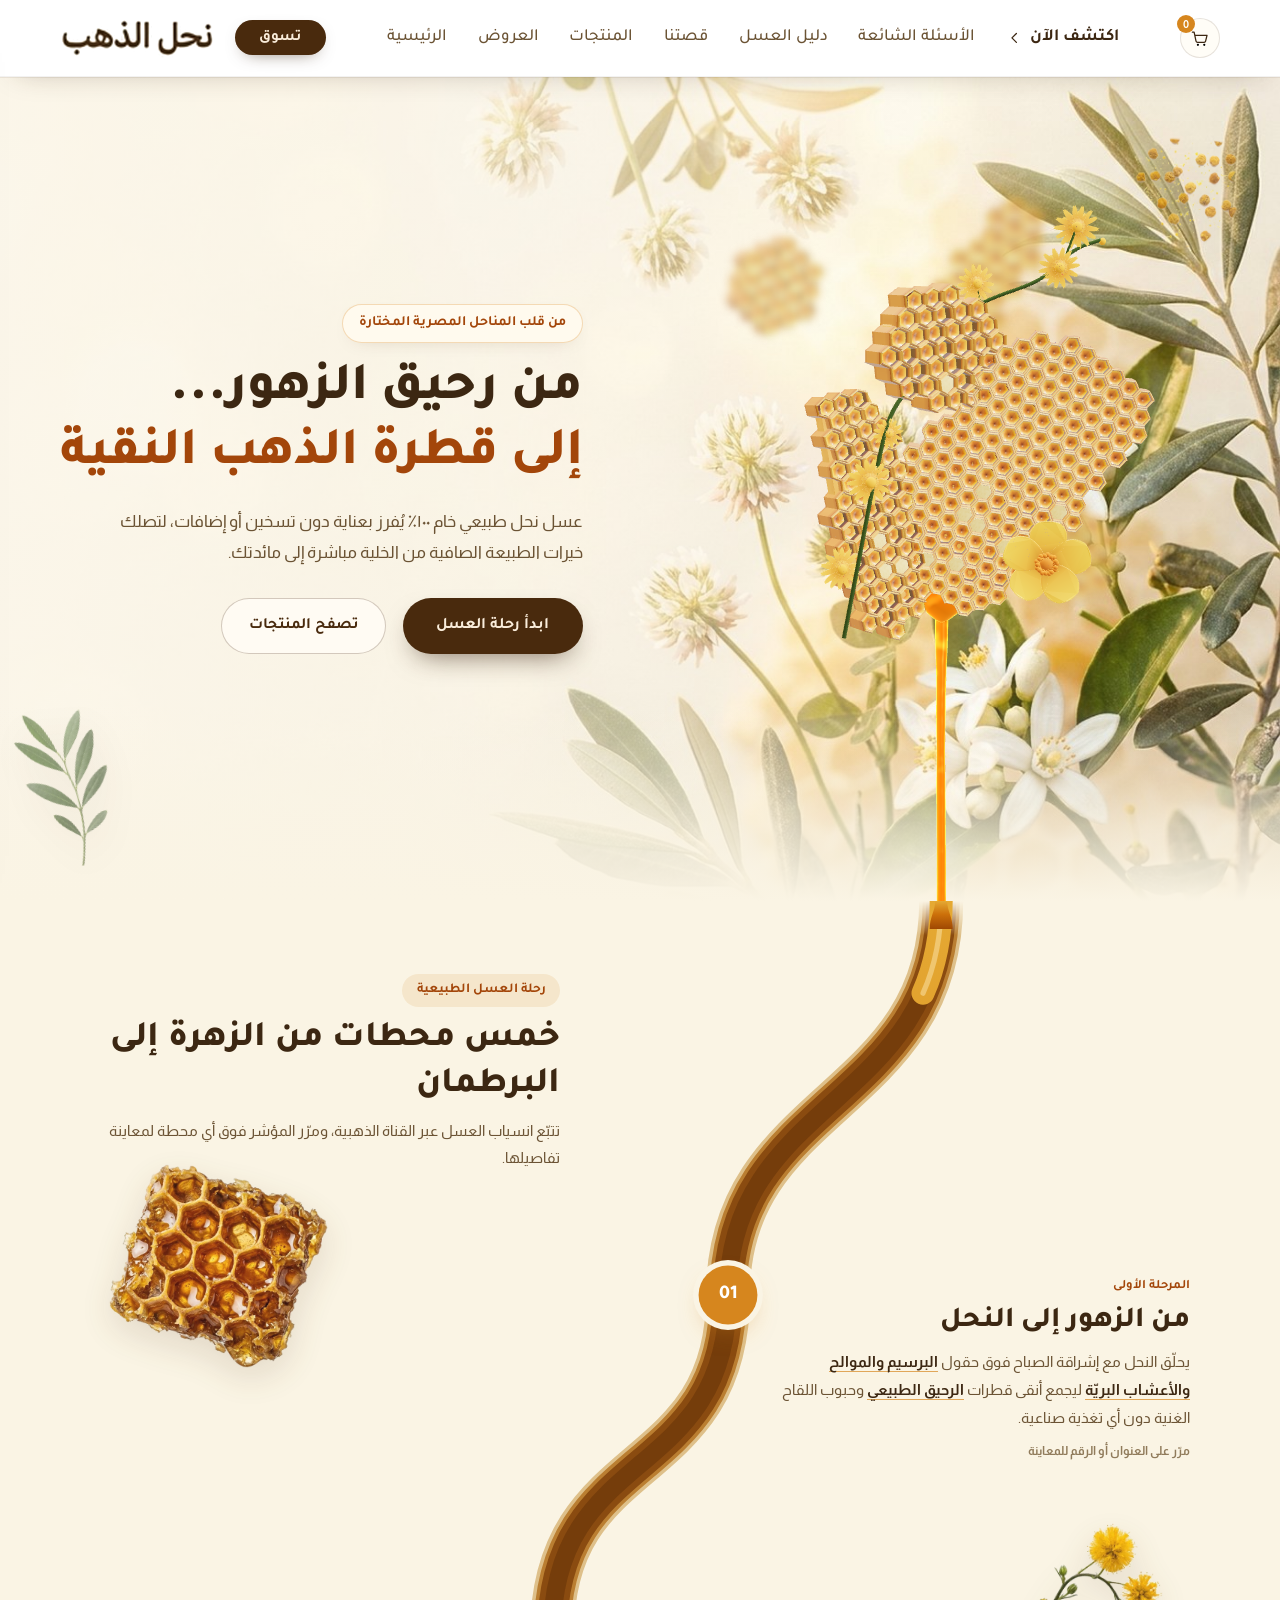
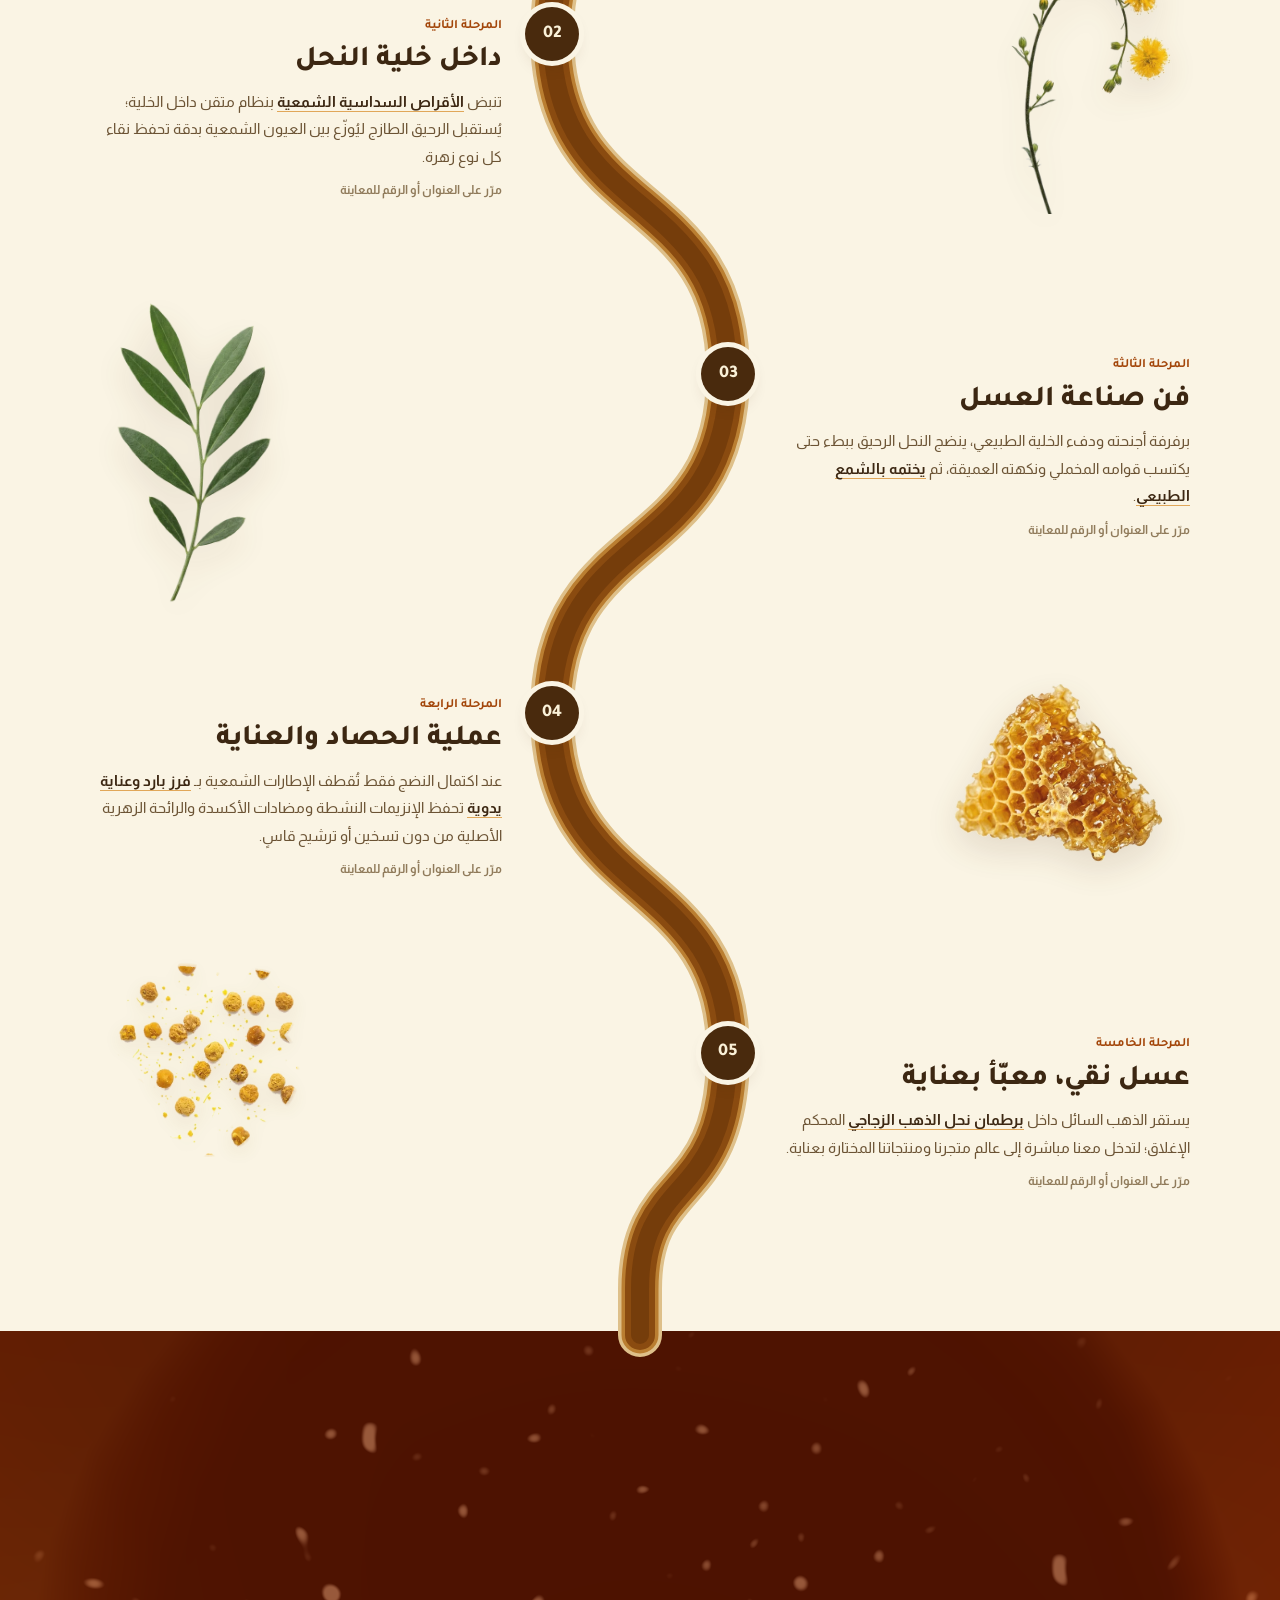
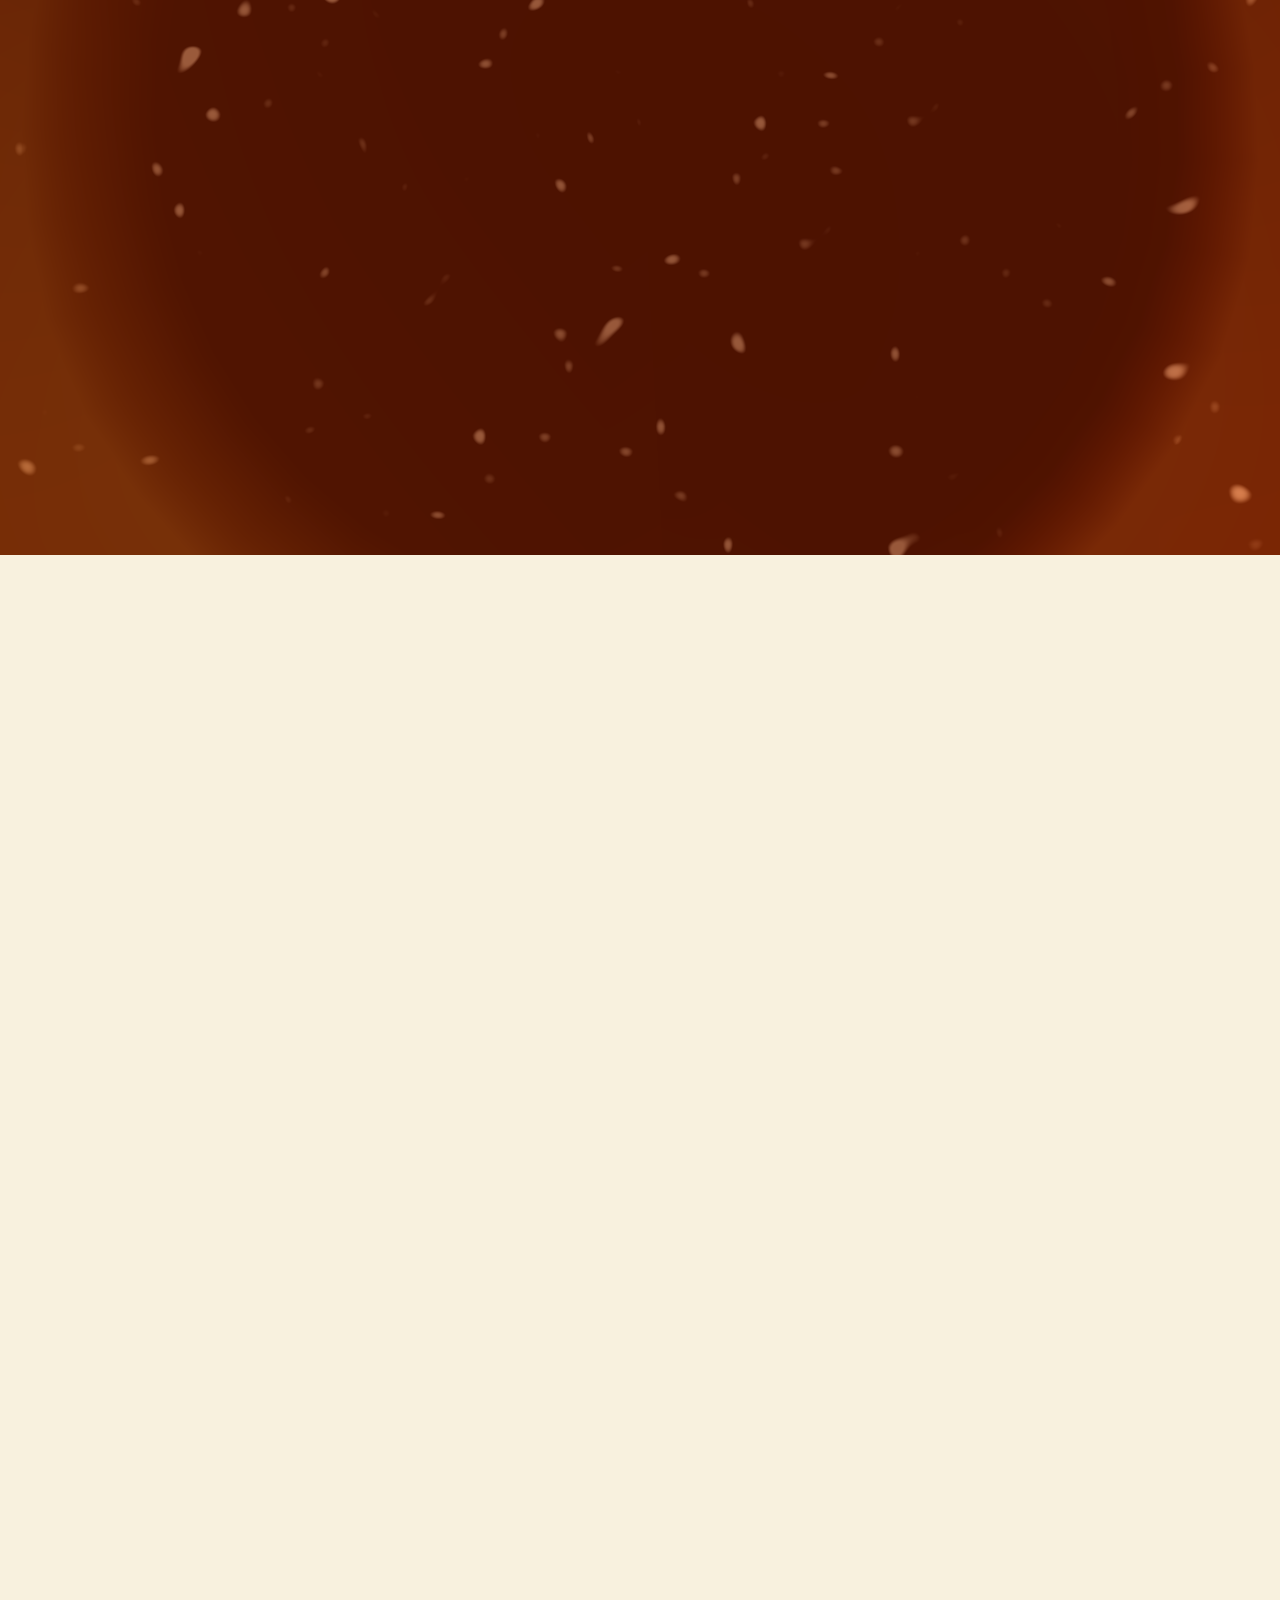
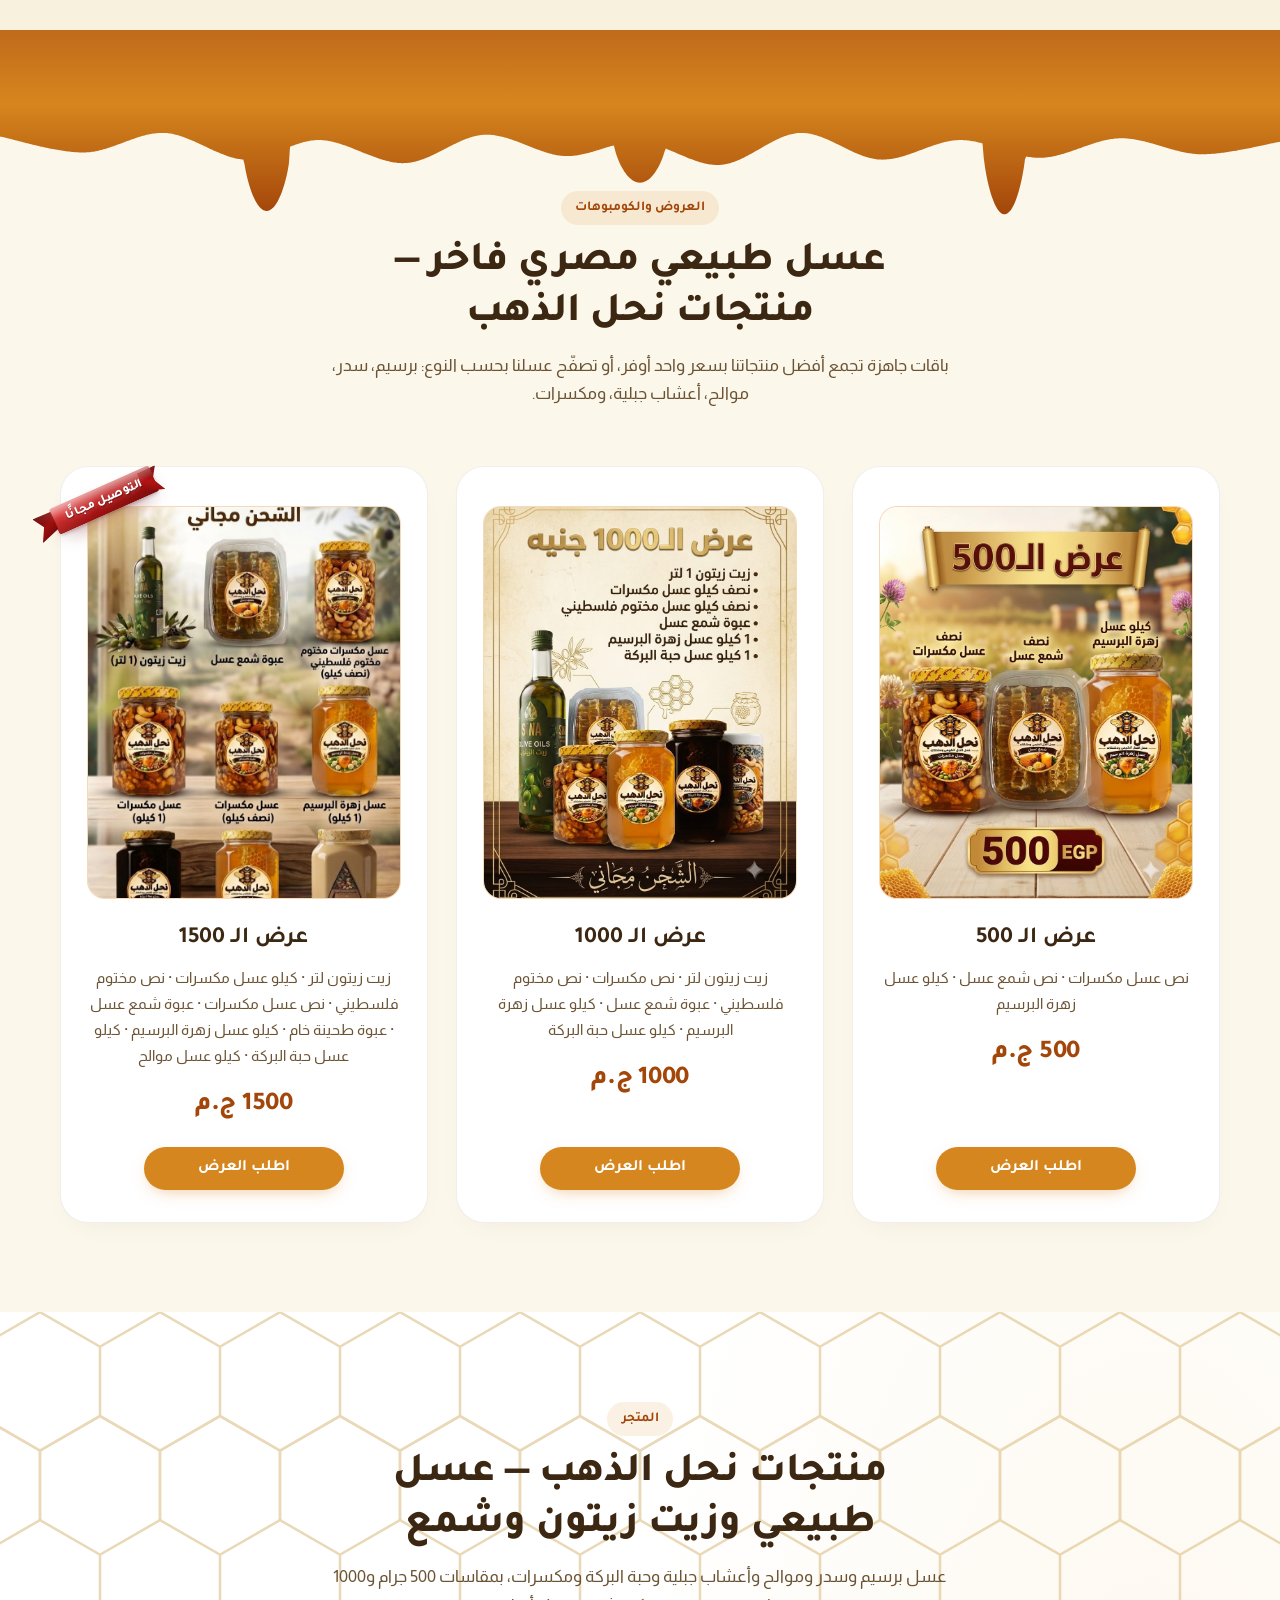
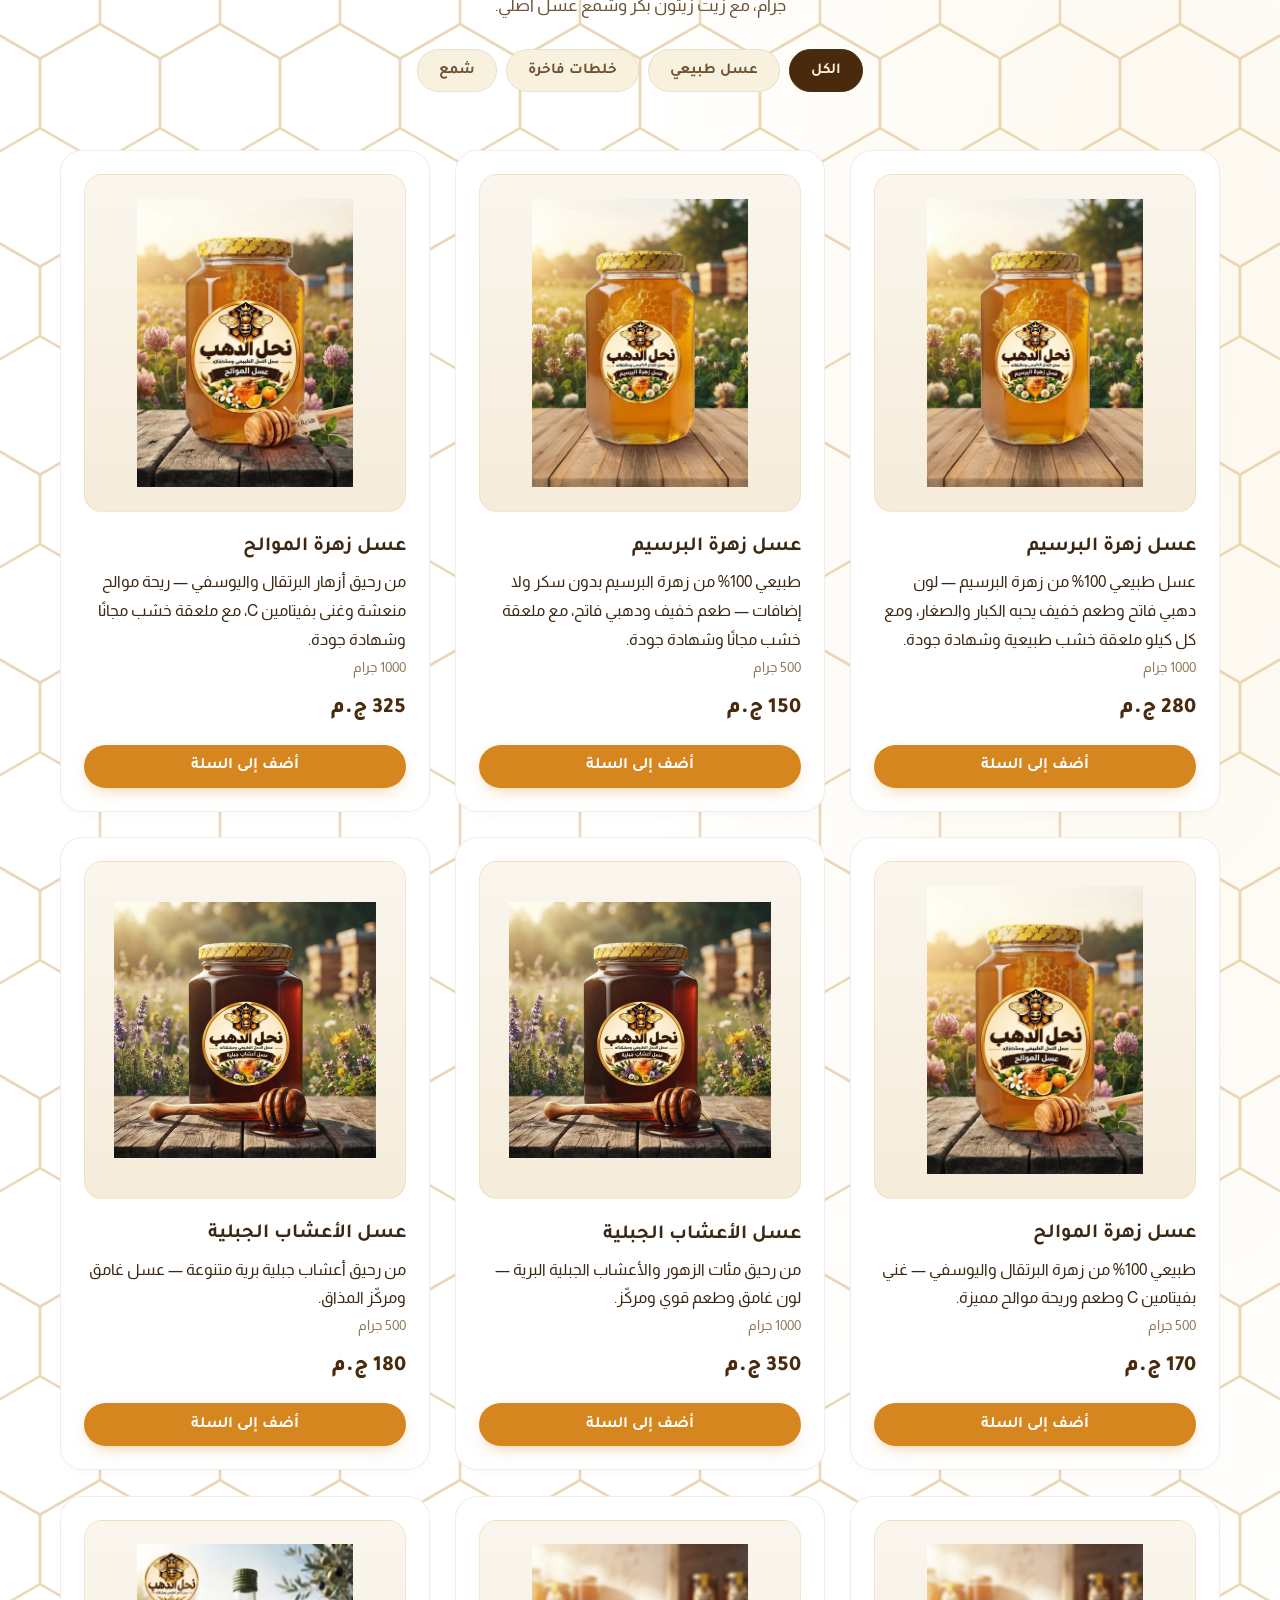
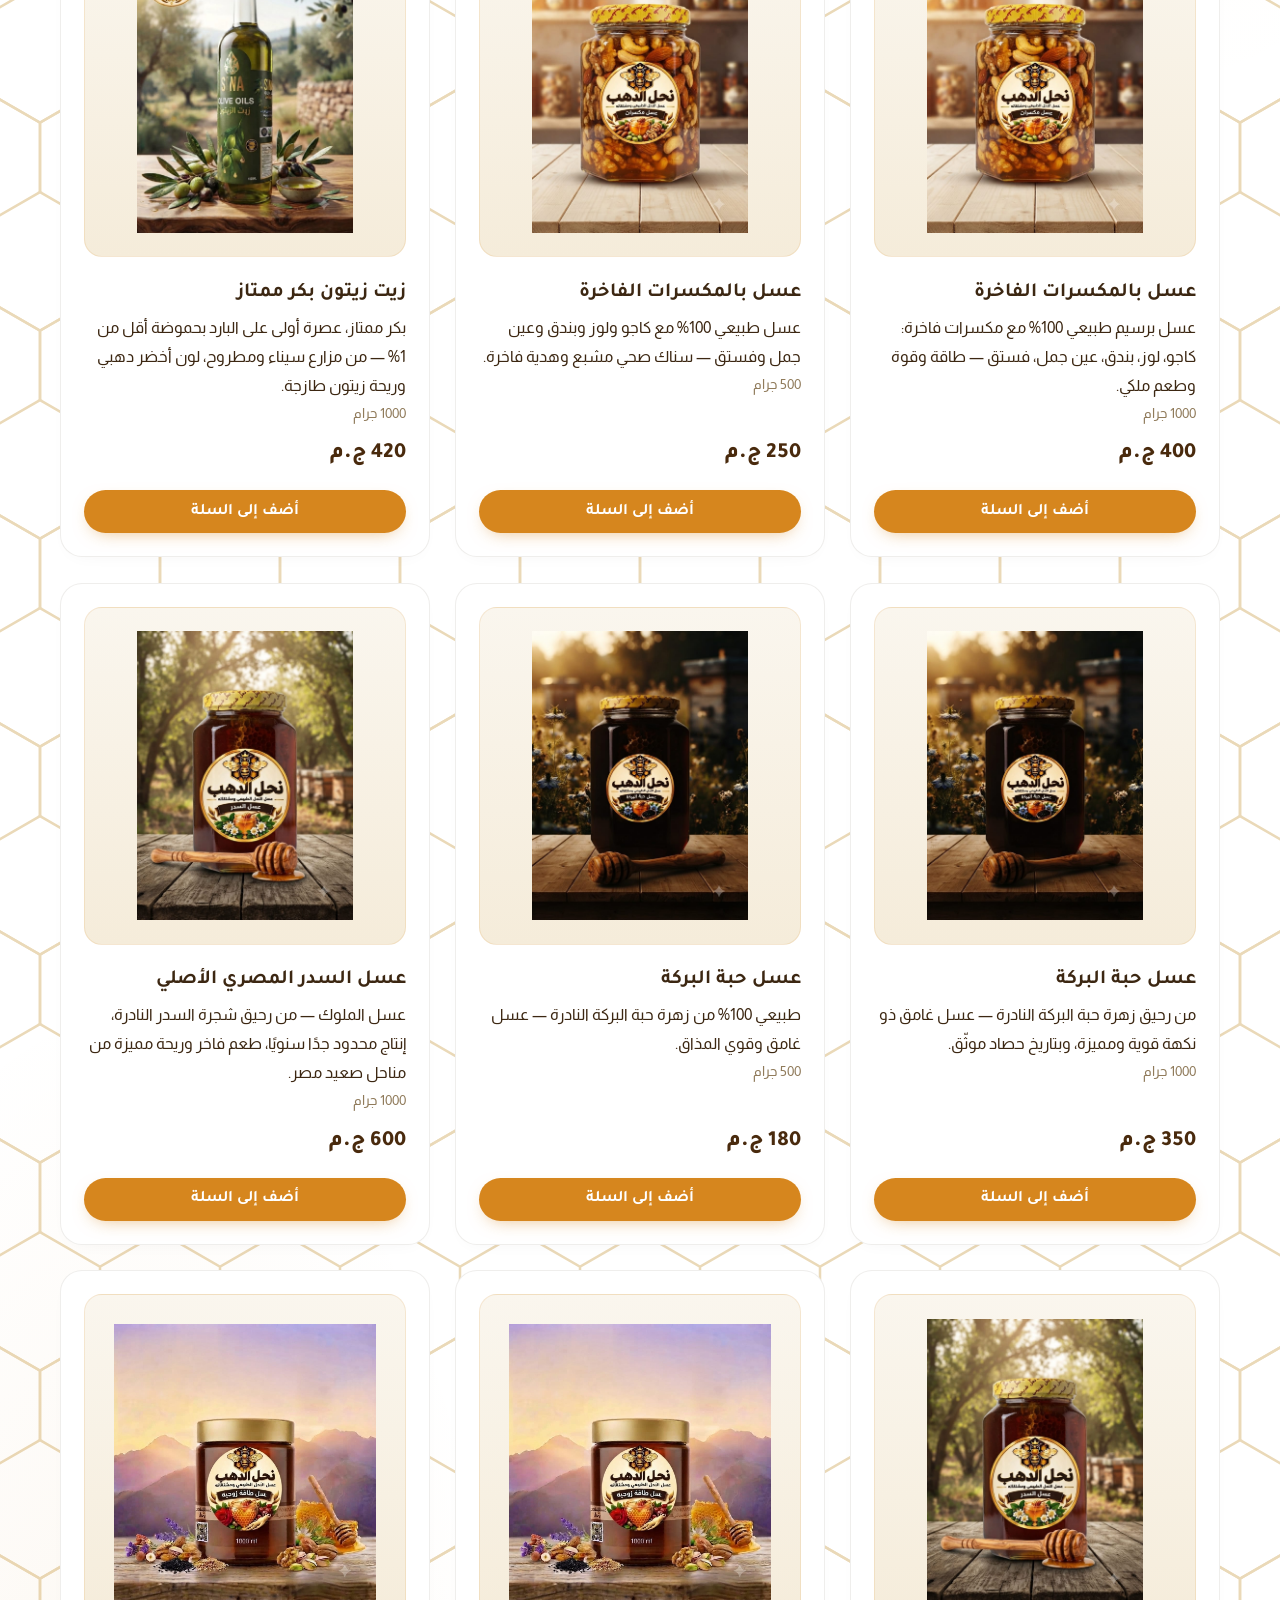
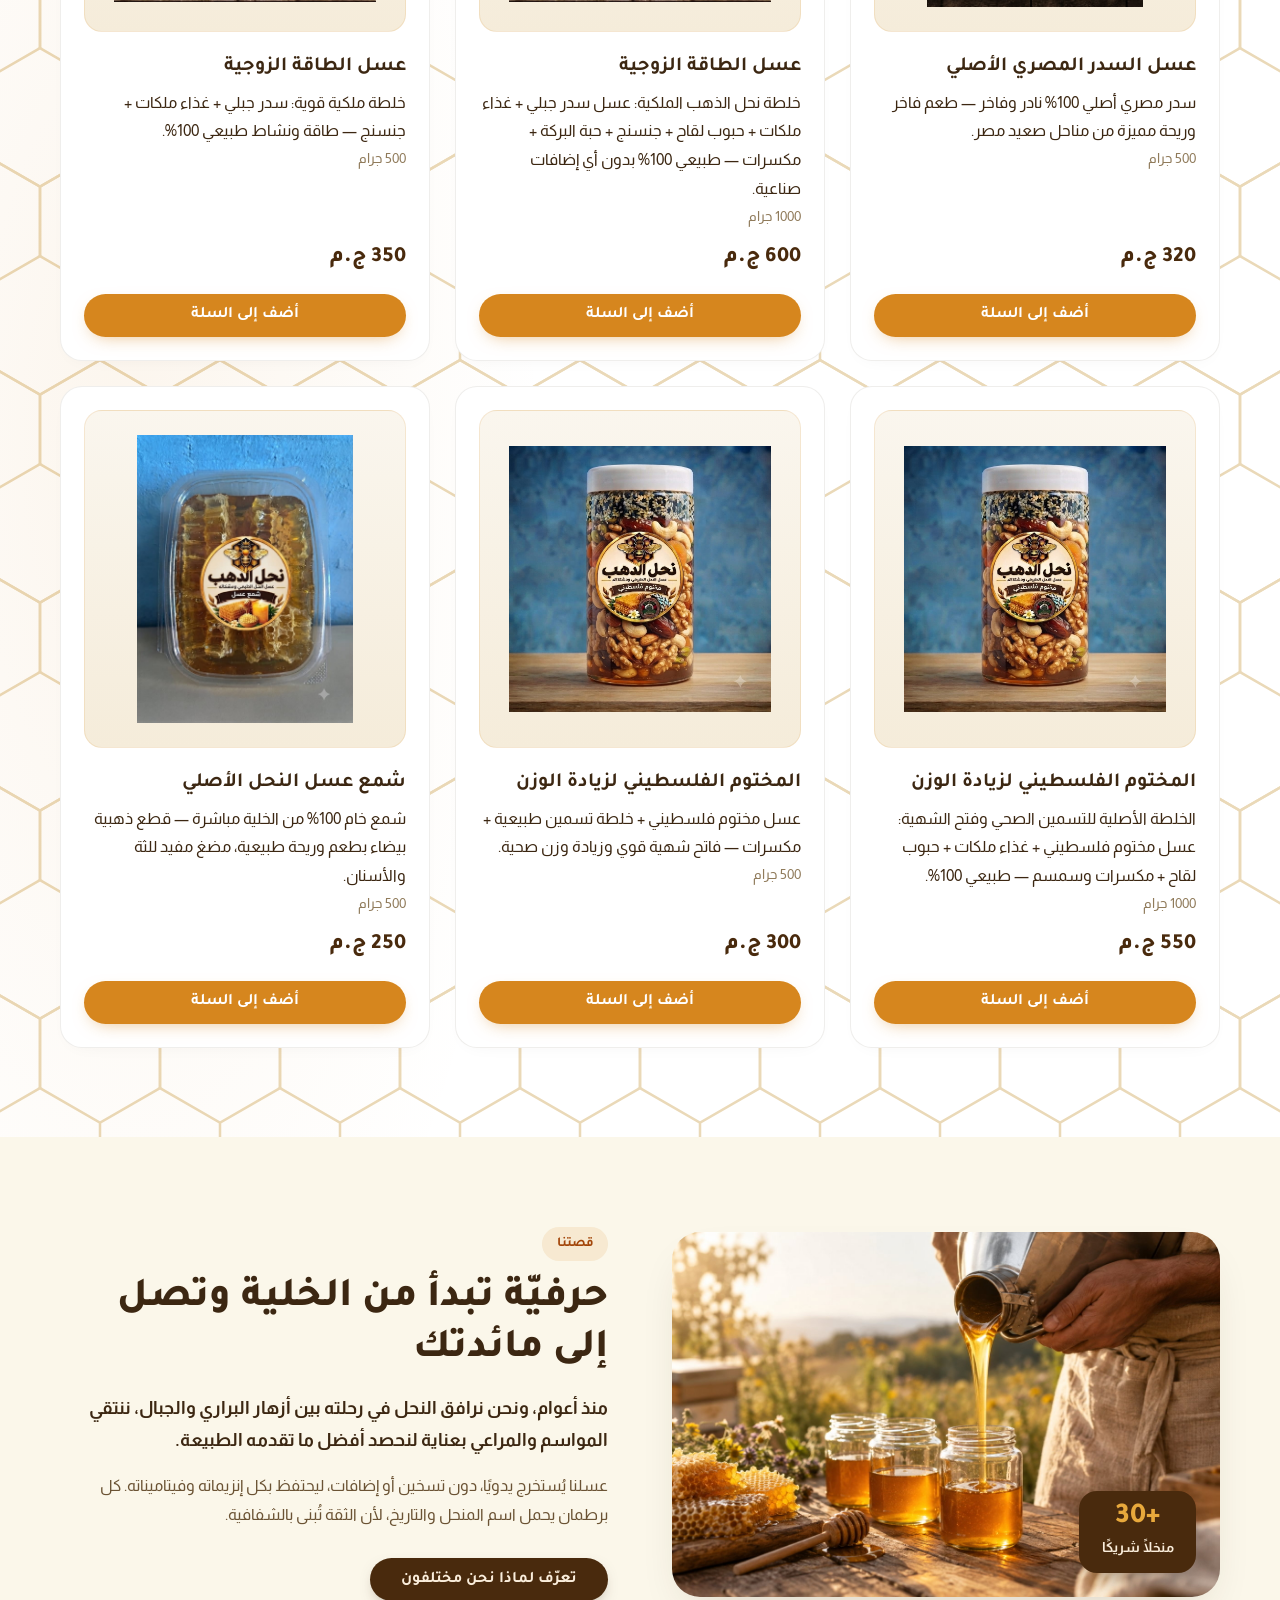
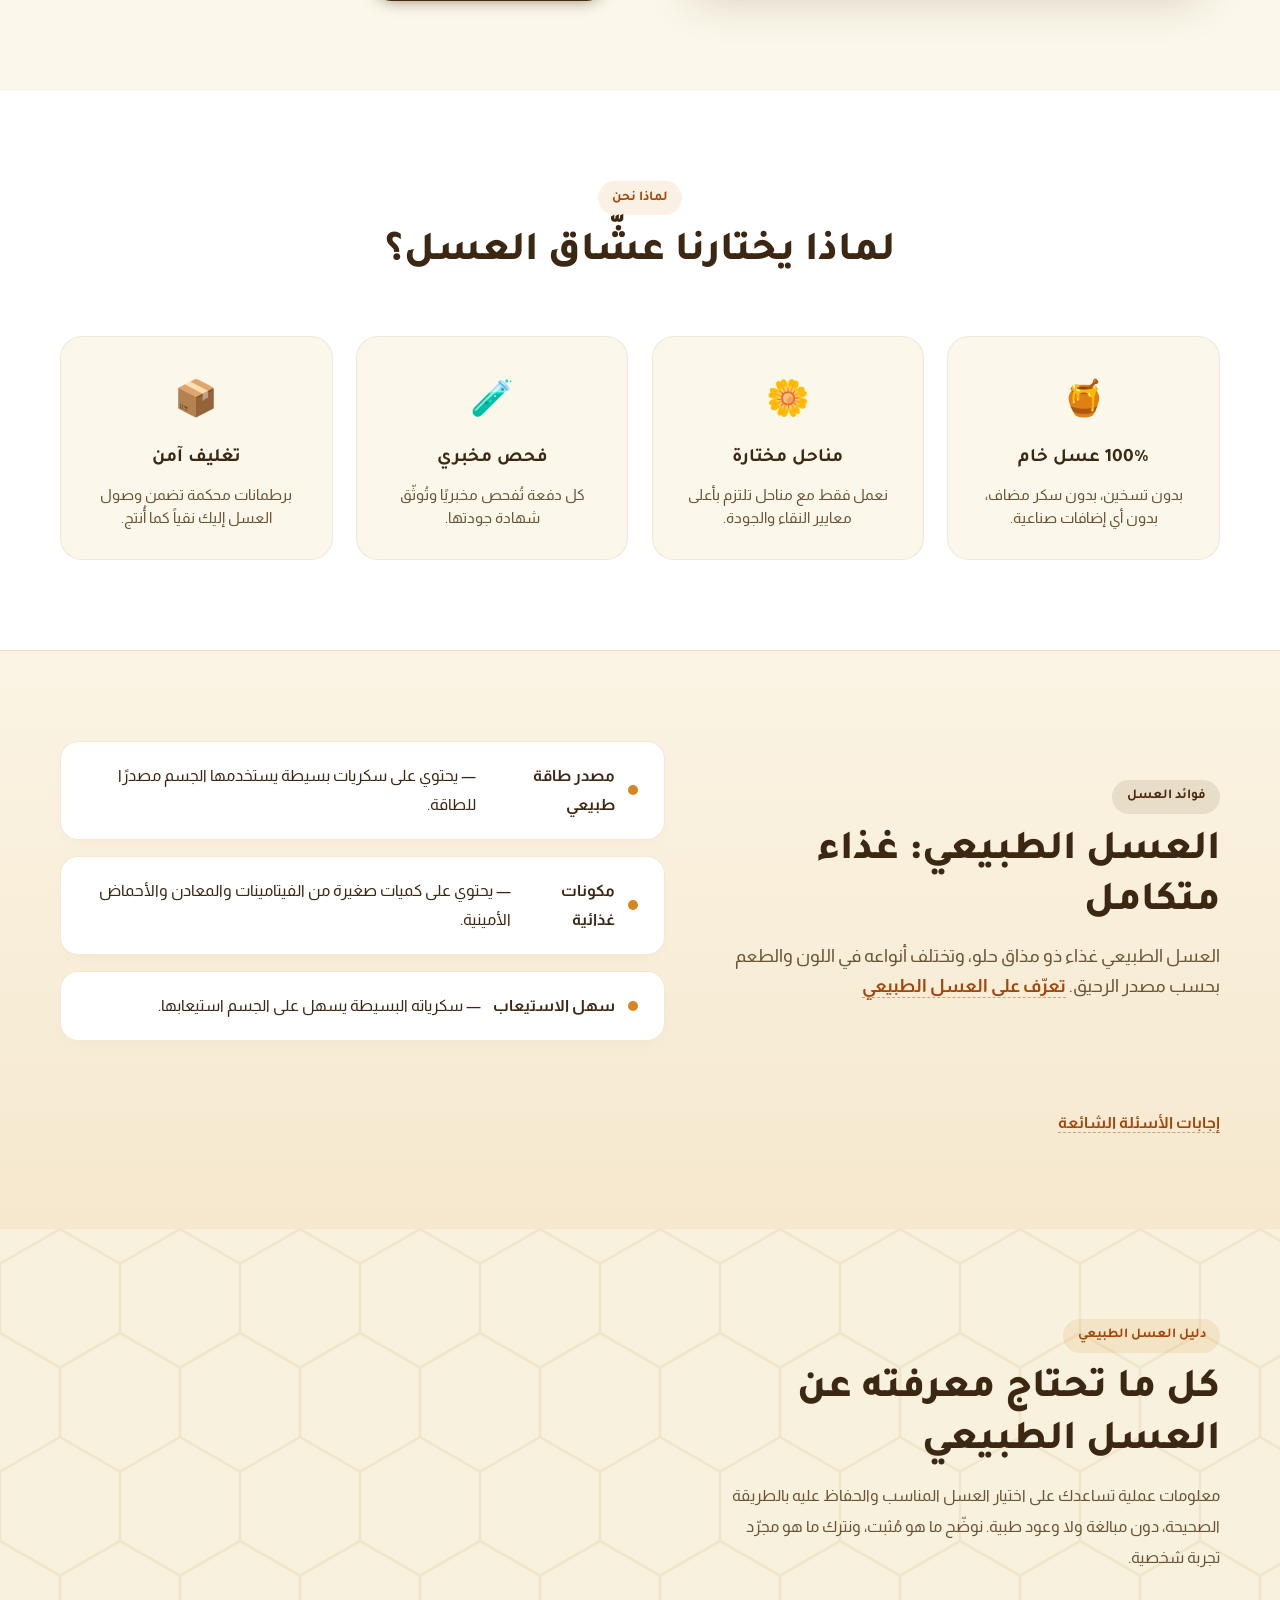
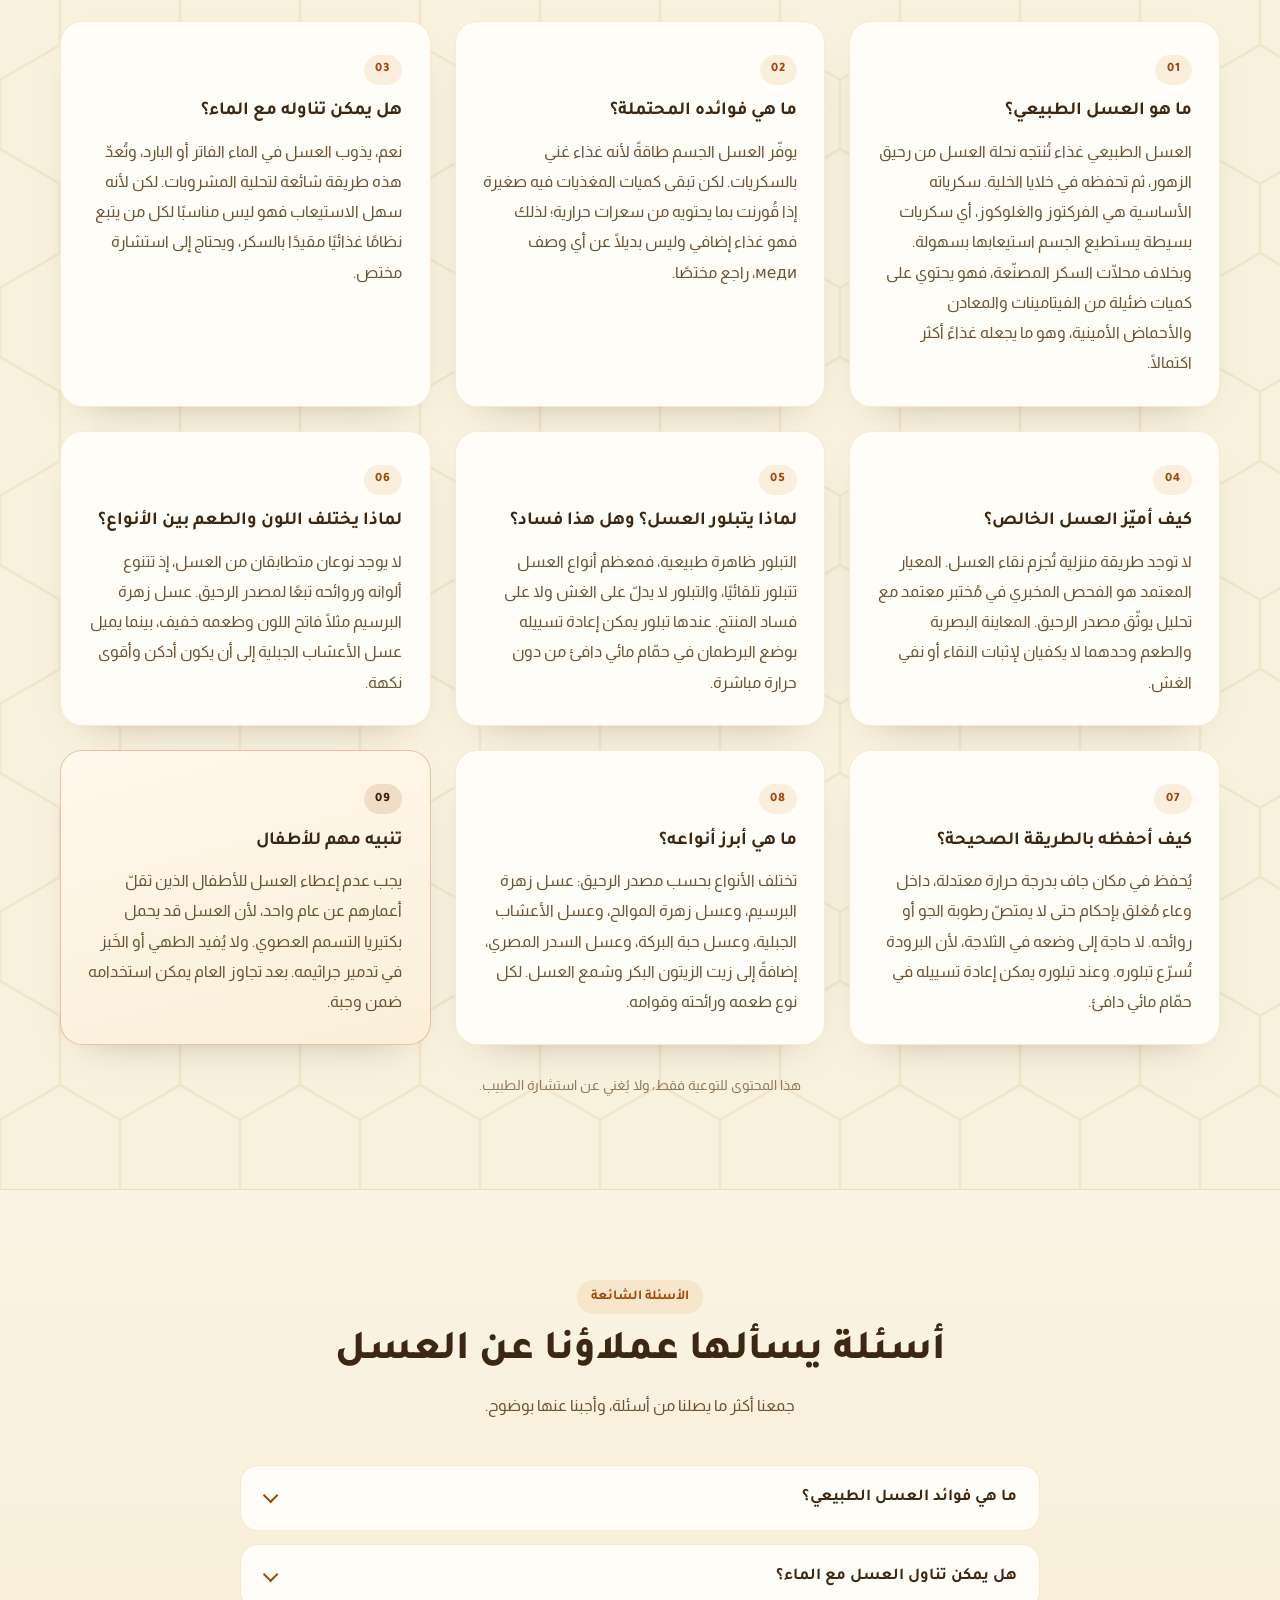
==== commit eb1e08d7: "feat: refine 3d broken honeycomb hero and transparent botanical cutouts" ====
--- a/index.html
+++ b/index.html
@@ -787,10 +787,19 @@
 <main>
   <!-- ==========================================================
        1. NEW HERO SECTION — Natural Botanical Backdrop + Realistic
-          3D Wooden Honeycomb Frame, Drip Collect Tray & Liquid Stream
+          3D Irregular Broken Honeycomb Pieces, Wildflowers & Cascading Honey
        ========================================================== -->
   <section class="nh-hero" id="hero" aria-labelledby="heroHeading">
     <canvas class="nh-hero__canvas" id="heroDrumCanvas" aria-hidden="true"></canvas>
+
+    <div class="nh-hero__decor" aria-hidden="true">
+      <div class="nh-hero-decor__item nh-hero-decor__item--pollen">
+        <img class="nh-cutout-img nh-float-slow" src="assets/img/decor/pollen-clusters.webp" alt="" width="620" height="615" decoding="async">
+      </div>
+      <div class="nh-hero-decor__item nh-hero-decor__item--leaves">
+        <img class="nh-cutout-img nh-float-alt" src="assets/img/decor/botanical-leaves.webp" alt="" width="346" height="660" decoding="async">
+      </div>
+    </div>
 
     <div class="nh-hero__inner">
       <div class="nh-hero__copy">
@@ -811,9 +820,9 @@
       <div class="nh-hero__stage" id="heroStage">
         <div class="nh-hero__fallback-wrap">
           <img class="nh-hero__fallback-img"
-               src="assets/img/journey/honeycomb-hero-fallback.jpg"
-               alt="إطار شمع نحل طبيعي يقطر منه العسل الذهبي إلى قناة تجميع صافية"
-               width="960" height="720" decoding="async">
+               src="assets/img/journey/honeycomb-hero-fallback.webp"
+               alt="قطع شمع نحل طبيعي مكسورة بأزهار صفراء وعسل ذهبي نقي يتدفق للأسفل"
+               width="685" height="722" decoding="async">
         </div>
       </div>
     </div>
@@ -821,7 +830,7 @@
 
   <!-- ==========================================================
        2. HONEY JOURNEY SECTION — Rich Amber Shaded 2D Winding Channel
-          & Tasteful Botanical / Honeycomb Editorial Margin Art
+          & Selective Photographic Cutout Margin Assets
        ========================================================== -->
   <section class="nh-journey" id="journey" aria-labelledby="journeyHeading">
     <div class="nh-journey__board" id="journeyBoard">
@@ -843,29 +852,6 @@
             <stop offset="55%" stop-color="#DB8314"/>
             <stop offset="100%" stop-color="#E5A933"/>
           </linearGradient>
-          <!-- Reusable botanical / honeycomb 2D accents shared across Journey & Jar decor -->
-          <g id="nhFloralClover">
-            <path d="M0 44 C-4 22,-18 8,-34 -2 M0 44 C4 20,16 4,34 -8 M0 44 C0 24,2 10,0 -10" fill="none" stroke="#7A8652" stroke-width="2" stroke-linecap="round"/>
-            <ellipse cx="-20" cy="18" rx="12" ry="5.5" transform="rotate(-38 -20 18)" fill="#8E9B63" opacity="0.72"/>
-            <ellipse cx="22" cy="14" rx="13" ry="5.5" transform="rotate(34 22 14)" fill="#8E9B63" opacity="0.72"/>
-            <g transform="translate(-34,-2)">
-              <circle cx="0" cy="-7" r="6.5" fill="#FFFDF6" stroke="#D7B781" stroke-width="1"/>
-              <circle cx="6.5" cy="-2" r="6.5" fill="#FFFDF6" stroke="#D7B781" stroke-width="1"/>
-              <circle cx="4" cy="5.5" r="6.5" fill="#FFFDF6" stroke="#D7B781" stroke-width="1"/>
-              <circle cx="-4" cy="5.5" r="6.5" fill="#FFFDF6" stroke="#D7B781" stroke-width="1"/>
-              <circle cx="-6.5" cy="-2" r="6.5" fill="#FFFDF6" stroke="#D7B781" stroke-width="1"/>
-              <circle cx="0" cy="0" r="4.2" fill="#E39B26"/>
-            </g>
-            <g transform="translate(34,-8) scale(0.86)">
-              <circle cx="0" cy="-7" r="6.5" fill="#FFFDF6" stroke="#D7B781" stroke-width="1"/>
-              <circle cx="6.5" cy="-2" r="6.5" fill="#FFFDF6" stroke="#D7B781" stroke-width="1"/>
-              <circle cx="4" cy="5.5" r="6.5" fill="#FFFDF6" stroke="#D7B781" stroke-width="1"/>
-              <circle cx="-4" cy="5.5" r="6.5" fill="#FFFDF6" stroke="#D7B781" stroke-width="1"/>
-              <circle cx="-6.5" cy="-2" r="6.5" fill="#FFFDF6" stroke="#D7B781" stroke-width="1"/>
-              <circle cx="0" cy="0" r="4.2" fill="#E39B26"/>
-            </g>
-          </g>
-          <polygon id="nhHexTile" points="0,-24 20.8,-12 20.8,12 0,24 -20.8,12 -20.8,-12"/>
           <clipPath id="nhBoardTopClip">
             <rect x="-400" y="0" width="3200" height="9000"/>
           </clipPath>
@@ -892,78 +878,36 @@
         <path id="journeyInletHoney" fill="url(#nhHoneyGrad)" d=""/>
       </svg>
 
-      <!-- Subtle alternating 2D honeycomb & floral illustrations filling empty margin voids -->
+      <!-- Selective transparent botanical & broken honeycomb cutouts in empty alternating margins -->
       <div class="nh-journey__decor" aria-hidden="true">
         <div class="nh-jdecor nh-jdecor--1">
-          <svg viewBox="0 0 260 240" width="260" height="240">
-            <g opacity="0.34" stroke="#B67622" stroke-width="1.3" fill="rgba(227,172,72,0.16)">
-              <use href="#nhHexTile" x="72" y="70"/><use href="#nhHexTile" x="115" y="70"/>
-              <use href="#nhHexTile" x="93.5" y="108"/><use href="#nhHexTile" x="136.5" y="108" fill="rgba(214,134,30,0.28)"/>
-              <use href="#nhHexTile" x="72" y="146"/><use href="#nhHexTile" x="115" y="146"/>
-            </g>
-            <g transform="translate(158, 122) scale(1.12)"><use href="#nhFloralClover"/></g>
-            <circle cx="48" cy="48" r="3" fill="#D89226" opacity="0.45"/>
-            <circle cx="195" cy="64" r="2.2" fill="#D89226" opacity="0.4"/>
-            <circle cx="132" cy="186" r="3.4" fill="#B87018" opacity="0.32"/>
-          </svg>
+          <img class="nh-cutout-img nh-float-slow"
+               src="assets/img/decor/comb-chunk-small.webp" alt=""
+               width="600" height="562" loading="lazy" decoding="async">
         </div>
 
         <div class="nh-jdecor nh-jdecor--2">
-          <svg viewBox="0 0 260 240" width="260" height="240">
-            <g opacity="0.30" stroke="#B67622" stroke-width="1.3" fill="rgba(227,172,72,0.14)">
-              <use href="#nhHexTile" x="148" y="78"/><use href="#nhHexTile" x="191" y="78"/>
-              <use href="#nhHexTile" x="126.5" y="116"/><use href="#nhHexTile" x="169.5" y="116" fill="rgba(214,134,30,0.26)"/>
-              <use href="#nhHexTile" x="148" y="154"/>
-            </g>
-            <g transform="translate(88, 108) scale(1.05)"><use href="#nhFloralClover"/></g>
-            <path d="M54 156 Q86 184 128 176" fill="none" stroke="#C58832" stroke-width="1.2" stroke-dasharray="4 5" opacity="0.45"/>
-            <circle cx="196" cy="176" r="2.8" fill="#D89226" opacity="0.4"/>
-            <circle cx="62" cy="54" r="3.4" fill="#D89226" opacity="0.36"/>
-          </svg>
+          <img class="nh-cutout-img nh-float-alt"
+               src="assets/img/decor/wildflower-branch.webp" alt=""
+               width="397" height="700" loading="lazy" decoding="async">
         </div>
 
         <div class="nh-jdecor nh-jdecor--3">
-          <svg viewBox="0 0 260 240" width="260" height="240">
-            <circle cx="124" cy="116" r="56" fill="none" stroke="#C4862C" stroke-width="1" stroke-dasharray="3 6" opacity="0.35"/>
-            <g opacity="0.32" stroke="#B67622" stroke-width="1.3" fill="rgba(227,172,72,0.16)">
-              <use href="#nhHexTile" x="86" y="88"/><use href="#nhHexTile" x="129" y="88" fill="rgba(214,134,30,0.28)"/>
-              <use href="#nhHexTile" x="107.5" y="126"/>
-            </g>
-            <g transform="translate(154, 142) rotate(-14) scale(1.0)"><use href="#nhFloralClover"/></g>
-            <path d="M180 62 C188 76, 189 88, 180 92 C171 88, 172 76, 180 62 Z" fill="#D98B22" opacity="0.36"/>
-            <circle cx="66" cy="172" r="3" fill="#D89226" opacity="0.42"/>
-          </svg>
+          <img class="nh-cutout-img nh-float-slow"
+               src="assets/img/decor/botanical-leaves.webp" alt=""
+               width="346" height="660" loading="lazy" decoding="async">
         </div>
 
         <div class="nh-jdecor nh-jdecor--4">
-          <svg viewBox="0 0 260 240" width="260" height="240">
-            <g opacity="0.32" stroke="#B67622" stroke-width="1.3" fill="rgba(227,172,72,0.15)">
-              <use href="#nhHexTile" x="144" y="68"/><use href="#nhHexTile" x="165.5" y="106" fill="rgba(214,134,30,0.24)"/>
-              <use href="#nhHexTile" x="122.5" y="106"/><use href="#nhHexTile" x="144" y="144"/>
-            </g>
-            <!-- Minimal editorial wooden honey dipper botanical line illustration -->
-            <g transform="translate(86, 128) rotate(-32)" opacity="0.48" stroke="#7A4C1A" stroke-width="1.4" fill="#E4A948">
-              <rect x="-2.5" y="10" width="5" height="58" rx="2.5" fill="#9E652B" stroke="none"/>
-              <rect x="-13" y="-12" width="26" height="5" rx="2.5"/>
-              <rect x="-16" y="-5" width="32" height="5" rx="2.5"/>
-              <rect x="-13" y="2" width="26" height="5" rx="2.5"/>
-              <rect x="-9" y="8" width="18" height="4" rx="2"/>
-            </g>
-            <g transform="translate(158, 152) scale(0.92)"><use href="#nhFloralClover"/></g>
-            <circle cx="72" cy="72" r="2.6" fill="#D89226" opacity="0.4"/>
-          </svg>
+          <img class="nh-cutout-img nh-float-alt"
+               src="assets/img/decor/comb-fragment.webp" alt=""
+               width="560" height="482" loading="lazy" decoding="async">
         </div>
 
         <div class="nh-jdecor nh-jdecor--5">
-          <svg viewBox="0 0 260 220" width="260" height="220">
-            <g opacity="0.30" stroke="#B67622" stroke-width="1.3" fill="rgba(227,172,72,0.16)">
-              <use href="#nhHexTile" x="92" y="74"/><use href="#nhHexTile" x="135" y="74"/>
-              <use href="#nhHexTile" x="113.5" y="112" fill="rgba(214,134,30,0.28)"/>
-            </g>
-            <g transform="translate(154, 118) scale(1.06)"><use href="#nhFloralClover"/></g>
-            <circle cx="62" cy="142" r="3.2" fill="#D89226" opacity="0.4"/>
-            <circle cx="192" cy="60" r="2.4" fill="#D89226" opacity="0.38"/>
-          </svg>
+          <img class="nh-cutout-img nh-cutout-img--pollen nh-float-slow"
+               src="assets/img/decor/pollen-clusters.webp" alt=""
+               width="620" height="615" loading="lazy" decoding="async">
         </div>
       </div>
 
@@ -1094,75 +1038,36 @@
 
   <!-- ==========================================================
        3. PINNED JAR FINALE & SLOW ENTER-THE-JAR TRANSITION
-       Tasteful Left & Side 2D Honeycomb / Floral Framing + Pinned Jar
+       Left-Emphasized Transparent Honeycomb & Wildflower Framing + Pinned Jar
        ========================================================== -->
   <section class="nh-finale" id="nhJarFinale" aria-label="اكتمال تعبئة برطمان نحل الذهب">
     <div class="nh-jar-pin" id="nhJarPin">
       <div class="nh-jar-inlet-anchor" id="jarInletAnchor" aria-hidden="true"></div>
 
-      <!-- Subtle 2D honeycomb hexagons, flower stickers & pollen balancing left empty space -->
+      <!-- Selective transparent botanical, honeycomb & pollen cutouts framing the Jar (left-emphasized) -->
       <div class="nh-jar-decor" id="nhJarDecor" aria-hidden="true">
         <div class="nh-jar-decor__left">
-          <svg viewBox="0 0 420 560" width="420" height="560">
-            <g opacity="0.42" stroke="#BC7D24" stroke-width="1.35" fill="rgba(227,172,72,0.16)">
-              <use href="#nhHexTile" x="92" y="132"/><use href="#nhHexTile" x="136" y="132" fill="rgba(214,134,30,0.28)"/>
-              <use href="#nhHexTile" x="180" y="132"/>
-              <use href="#nhHexTile" x="70" y="170"/><use href="#nhHexTile" x="114" y="170" fill="rgba(214,134,30,0.24)"/>
-              <use href="#nhHexTile" x="158" y="170"/><use href="#nhHexTile" x="202" y="170"/>
-              <use href="#nhHexTile" x="92" y="208" fill="rgba(227,172,72,0.28)"/><use href="#nhHexTile" x="136" y="208"/>
-              <use href="#nhHexTile" x="180" y="208"/>
-              <use href="#nhHexTile" x="114" y="246"/><use href="#nhHexTile" x="158" y="246" fill="rgba(214,134,30,0.22)"/>
-              <use href="#nhHexTile" x="92" y="284"/><use href="#nhHexTile" x="136" y="284"/>
-            </g>
-            <!-- Soft geometric golden orbits -->
-            <circle cx="148" cy="212" r="118" fill="none" stroke="#C88E34" stroke-width="1" stroke-dasharray="4 7" opacity="0.34"/>
-            <!-- Small botanical flower sticker 1 (upper left) -->
-            <g transform="translate(242, 134)">
-              <g class="nh-jdec-float">
-                <circle cx="0" cy="0" r="46" fill="#FFFDF7" stroke="#DFB46A" stroke-width="1.8"/>
-                <g transform="translate(0, -9) scale(0.78)"><use href="#nhFloralClover"/></g>
-              </g>
-            </g>
-            <!-- Floating flower branch mid-left -->
-            <g transform="translate(106, 360) rotate(-12) scale(1.25)">
-              <g class="nh-jdec-float-alt"><use href="#nhFloralClover"/></g>
-            </g>
-            <!-- Small honeycomb floral medallion sticker 2 (lower left) -->
-            <g transform="translate(250, 408)">
-              <g class="nh-jdec-float">
-                <circle cx="0" cy="0" r="38" fill="#FFFDF7" stroke="#DFB46A" stroke-width="1.6"/>
-                <g opacity="0.65" stroke="#B67622" stroke-width="1.2" fill="rgba(227,172,72,0.22)" transform="scale(0.65)">
-                  <use href="#nhHexTile" x="-12" y="-12"/><use href="#nhHexTile" x="30" y="-12"/><use href="#nhHexTile" x="9" y="24"/>
-                </g>
-              </g>
-            </g>
-            <!-- Gentle pollen motes -->
-            <circle class="nh-jdec-pollen" cx="288" cy="236" r="4" fill="#D89226" opacity="0.52"/>
-            <circle class="nh-jdec-pollen" cx="62" cy="96" r="3.2" fill="#E3A334" opacity="0.46"/>
-            <circle class="nh-jdec-pollen" cx="326" cy="316" r="3.5" fill="#B87018" opacity="0.42"/>
-            <circle class="nh-jdec-pollen" cx="186" cy="488" r="3" fill="#D89226" opacity="0.48"/>
-          </svg>
+          <div class="nh-jar-piece nh-jar-piece--comb">
+            <img class="nh-cutout-img nh-float-slow" src="assets/img/decor/comb-chunk-small.webp" alt="" width="600" height="562" loading="lazy" decoding="async">
+          </div>
+          <div class="nh-jar-piece nh-jar-piece--flower">
+            <img class="nh-cutout-img nh-float-alt" src="assets/img/decor/wildflower-branch.webp" alt="" width="397" height="700" loading="lazy" decoding="async">
+          </div>
+          <div class="nh-jar-piece nh-jar-piece--frag">
+            <img class="nh-cutout-img nh-float-slow" src="assets/img/decor/comb-fragment.webp" alt="" width="560" height="482" loading="lazy" decoding="async">
+          </div>
+          <div class="nh-jar-piece nh-jar-piece--pollen">
+            <img class="nh-cutout-img nh-cutout-img--pollen nh-float-alt" src="assets/img/decor/pollen-clusters.webp" alt="" width="620" height="615" loading="lazy" decoding="async">
+          </div>
         </div>
 
         <div class="nh-jar-decor__right">
-          <svg viewBox="0 0 320 520" width="320" height="520">
-            <g opacity="0.32" stroke="#BC7D24" stroke-width="1.3" fill="rgba(227,172,72,0.14)">
-              <use href="#nhHexTile" x="190" y="168"/><use href="#nhHexTile" x="234" y="168"/>
-              <use href="#nhHexTile" x="212" y="206" fill="rgba(214,134,30,0.24)"/><use href="#nhHexTile" x="168" y="206"/>
-              <use href="#nhHexTile" x="190" y="244"/>
-            </g>
-            <g transform="translate(132, 336) rotate(14) scale(1.12)">
-              <g class="nh-jdec-float-alt"><use href="#nhFloralClover"/></g>
-            </g>
-            <g transform="translate(106, 138)">
-              <g class="nh-jdec-float">
-                <circle cx="0" cy="0" r="32" fill="#FFFDF7" stroke="#DFB46A" stroke-width="1.5"/>
-                <path d="M0 -14 C9 -3,11 10,0 13 C-11 10,-9 -3,0 -14 Z" fill="#D98B22" opacity="0.8"/>
-              </g>
-            </g>
-            <circle class="nh-jdec-pollen" cx="76" cy="248" r="3.5" fill="#D89226" opacity="0.45"/>
-            <circle class="nh-jdec-pollen" cx="236" cy="396" r="3" fill="#E3A334" opacity="0.42"/>
-          </svg>
+          <div class="nh-jar-piece nh-jar-piece--leaves">
+            <img class="nh-cutout-img nh-float-alt" src="assets/img/decor/botanical-leaves.webp" alt="" width="346" height="660" loading="lazy" decoding="async">
+          </div>
+          <div class="nh-jar-piece nh-jar-piece--frag-r">
+            <img class="nh-cutout-img nh-float-slow" src="assets/img/decor/comb-fragment.webp" alt="" width="560" height="482" loading="lazy" decoding="async">
+          </div>
         </div>
       </div>
 
--- a/assets/css/journey.css
+++ b/assets/css/journey.css
@@ -159,19 +159,51 @@
   display: block;
 }
 
+/* Subtle transparent peripheral accents tucked gently into wide outer corners */
+.nh-hero__decor {
+  position: absolute;
+  inset: 0;
+  z-index: 3;
+  pointer-events: none;
+  overflow: hidden;
+}
+
+.nh-hero-decor__item {
+  position: absolute;
+  pointer-events: none;
+}
+
+.nh-hero-decor__item--pollen {
+  top: 7%;
+  right: clamp(16px, 3vw, 48px);
+  width: clamp(92px, 8.5vw, 132px);
+  opacity: 0.72;
+}
+
+.nh-hero-decor__item--leaves {
+  bottom: 4%;
+  left: clamp(10px, 2vw, 32px);
+  width: clamp(78px, 6.8vw, 108px);
+  transform: rotate(-18deg);
+  opacity: 0.56;
+}
+
+@media (max-width: 1180px) {
+  .nh-hero__decor { display: none; }
+}
+
 .nh-hero__fallback-wrap {
   display: none;
   position: relative;
-  width: min(360px, 90%);
+  width: min(440px, 92%);
   text-align: center;
 }
 
 .nh-hero__fallback-img {
   width: 100%;
   height: auto;
-  border-radius: 20px;
-  border: 1px solid rgba(214, 134, 30, 0.35);
-  box-shadow: 0 18px 40px -20px rgba(73, 42, 13, 0.38);
+  display: block;
+  filter: drop-shadow(0 20px 28px rgba(73, 42, 13, 0.22));
 }
 
 .nh-hero--fallback .nh-hero__canvas { display: none; }
@@ -265,23 +297,40 @@
 
 .nh-jdecor {
   position: absolute;
-  width: clamp(190px, 23vw, 265px);
+  width: clamp(165px, 18vw, 225px);
   height: auto;
-  opacity: 0.92;
+  opacity: 0.94;
+}
+
+.nh-cutout-img {
+  display: block;
+  width: 100%;
+  height: auto;
+  filter: drop-shadow(0 12px 18px rgba(73, 42, 13, 0.14));
+}
+
+.nh-cutout-img--pollen {
+  filter: drop-shadow(0 6px 10px rgba(130, 82, 16, 0.12));
+}
+
+.nh-float-slow {
   animation: nhJdecFloat 9s ease-in-out infinite;
 }
 
-.nh-jdecor svg {
-  display: block;
-  width: 100%;
-  height: auto;
-}
-
-.nh-jdecor--1 { top: 13%; left: clamp(16px, 4.5vw, 56px); animation-delay: 0s; }
-.nh-jdecor--2 { top: 32%; right: clamp(16px, 4.5vw, 56px); animation-delay: -2.4s; }
-.nh-jdecor--3 { top: 51%; left: clamp(20px, 5vw, 64px); animation-delay: -4.2s; }
-.nh-jdecor--4 { top: 69%; right: clamp(20px, 5vw, 64px); animation-delay: -1.8s; }
-.nh-jdecor--5 { top: 84%; left: clamp(20px, 5vw, 64px); animation-delay: -5.4s; }
+.nh-float-alt {
+  animation: nhJdecFloatAlt 10.5s ease-in-out infinite;
+}
+
+@keyframes nhJdecFloatAlt {
+  0%, 100% { transform: translateY(0px) rotate(0deg); }
+  50% { transform: translateY(-6px) rotate(1.2deg); }
+}
+
+.nh-jdecor--1 { top: 13%; left: clamp(16px, 4.5vw, 56px); width: clamp(170px, 18vw, 225px); }
+.nh-jdecor--2 { top: 31%; right: clamp(16px, 4.5vw, 56px); width: clamp(120px, 13vw, 170px); }
+.nh-jdecor--3 { top: 50%; left: clamp(20px, 5vw, 64px); width: clamp(115px, 12.5vw, 162px); }
+.nh-jdecor--4 { top: 69%; right: clamp(20px, 5vw, 64px); width: clamp(165px, 17vw, 215px); }
+.nh-jdecor--5 { top: 83%; left: clamp(20px, 5vw, 64px); width: clamp(140px, 15vw, 190px); }
 
 /* Horizontal receiver dot anchored directly under Hero's open drum pour stream */
 .nh-journey__inlet {
@@ -568,7 +617,7 @@
 .nh-finale.is-jar-fallback .nh-jar-canvas { display: none; }
 .nh-finale.is-jar-fallback .nh-jar-fallback { display: block; }
 
-/* Tasteful 2D editorial decorations framing empty space around pinned Jar (left-emphasized) */
+/* Left-emphasized transparent honeycomb, wildflower & pollen cutouts framing the Pinned Jar */
 .nh-jar-decor {
   position: absolute;
   inset: 0;
@@ -580,49 +629,73 @@
 .nh-jar-decor__left,
 .nh-jar-decor__right {
   position: absolute;
-  top: 50%;
-  transform: translateY(-50%);
+  top: 0;
+  bottom: 0;
   pointer-events: none;
 }
 
 .nh-jar-decor__left {
-  left: clamp(0.5rem, 3vw, 3.5rem);
-  width: clamp(240px, 28vw, 410px);
-  opacity: 0.96;
+  left: clamp(12px, 3vw, 48px);
+  width: clamp(240px, 27vw, 390px);
 }
 
 .nh-jar-decor__right {
-  right: clamp(0.5rem, 2.5vw, 2.8rem);
-  width: clamp(190px, 22vw, 300px);
+  right: clamp(12px, 2.5vw, 40px);
+  width: clamp(170px, 19vw, 270px);
+}
+
+.nh-jar-piece {
+  position: absolute;
+  pointer-events: none;
+}
+
+.nh-jar-piece--comb {
+  top: 15%;
+  left: 4%;
+  width: clamp(122px, 12.5vw, 174px);
+  transform: rotate(-12deg);
+}
+
+.nh-jar-piece--flower {
+  bottom: 12%;
+  left: 6%;
+  width: clamp(106px, 10.8vw, 152px);
+  transform: rotate(8deg);
+}
+
+.nh-jar-piece--frag {
+  top: 43%;
+  right: 4%;
+  width: clamp(108px, 10.5vw, 148px);
+  transform: rotate(15deg);
+}
+
+.nh-jar-piece--pollen {
+  top: 22%;
+  right: 6%;
+  width: clamp(104px, 10.5vw, 146px);
   opacity: 0.72;
 }
 
-.nh-jar-decor svg {
-  display: block;
-  width: 100%;
-  height: auto;
-}
-
-.nh-jdec-float {
-  animation: nhJdecFloat 8s ease-in-out infinite;
-}
-
-.nh-jdec-float-alt {
-  animation: nhJdecFloat 9.5s ease-in-out infinite reverse;
-}
-
-.nh-jdec-pollen {
-  animation: nhJdecPollen 7s ease-in-out infinite;
+.nh-jar-piece--leaves {
+  top: 24%;
+  right: 8%;
+  width: clamp(100px, 10vw, 140px);
+  transform: rotate(14deg);
+  opacity: 0.85;
+}
+
+.nh-jar-piece--frag-r {
+  bottom: 18%;
+  left: 10%;
+  width: clamp(94px, 8.8vw, 126px);
+  transform: rotate(-16deg);
+  opacity: 0.84;
 }
 
 @keyframes nhJdecFloat {
   0%, 100% { transform: translateY(0px); }
   50% { transform: translateY(-7px); }
-}
-
-@keyframes nhJdecPollen {
-  0%, 100% { transform: translate(0px, 0px); opacity: 0.45; }
-  50% { transform: translate(4px, -9px); opacity: 0.8; }
 }
 
 /* Soft edge veil gently harmonizing WebGL caustic portal dive into original #FAF5EA site */
@@ -718,13 +791,15 @@
   .nh-step--left .nh-step__cluster {
     margin-right: calc(54% - 24px);
   }
+  .nh-jdecor--1, .nh-jdecor--3, .nh-jdecor--5 { left: 16px; }
+  .nh-jdecor--2, .nh-jdecor--4 { right: 16px; }
   .nh-jar-decor__left {
-    width: clamp(190px, 24vw, 310px);
-    left: 0.25rem;
+    width: clamp(170px, 24vw, 270px);
+    left: 6px;
   }
   .nh-jar-decor__right {
-    width: clamp(150px, 19vw, 240px);
-    right: 0.25rem;
+    width: clamp(130px, 18vw, 210px);
+    right: 6px;
   }
 }
 
@@ -770,16 +845,25 @@
     text-align: right;
   }
 
-  .nh-jdecor {
-    width: 118px;
-    opacity: 0.42;
-  }
-  .nh-jdecor--1, .nh-jdecor--3, .nh-jdecor--5 { left: -10px; right: auto; }
-  .nh-jdecor--2, .nh-jdecor--4 { right: -10px; left: auto; }
+  /* Keep Journey cutouts subtle in open outer gaps so mobile text remains completely unobstructed */
+  .nh-jdecor--1, .nh-jdecor--3, .nh-jdecor--5 { display: none; }
+  .nh-jdecor--2 {
+    top: 2%;
+    right: 10px;
+    width: 68px;
+    opacity: 0.65;
+  }
+  .nh-jdecor--4 {
+    bottom: 6px;
+    top: auto;
+    right: 12px;
+    width: 64px;
+    opacity: 0.62;
+  }
 
   .nh-steps {
     gap: 4.5rem;
-    padding-bottom: 4.5rem;
+    padding-bottom: 6.8rem;
   }
 
   /* Gentle winding snake layout on mobile: tube stays left (< 72px), clean RTL text fills right */
@@ -817,20 +901,21 @@
   }
 
   .nh-jar-decor__left {
-    width: 138px;
-    top: 4%;
-    left: -14px;
-    transform: none;
-    opacity: 0.75;
-  }
+    width: 110px;
+    left: 4px;
+    opacity: 0.78;
+  }
+  .nh-jar-piece--comb { top: 8%; left: 2px; width: 82px; }
+  .nh-jar-piece--flower { bottom: 6%; left: 4px; width: 72px; }
+  .nh-jar-piece--frag, .nh-jar-piece--pollen { display: none; }
+
   .nh-jar-decor__right {
-    width: 128px;
-    top: auto;
-    bottom: 6%;
-    right: -12px;
-    transform: none;
-    opacity: 0.65;
-  }
+    width: 96px;
+    right: 4px;
+    opacity: 0.72;
+  }
+  .nh-jar-piece--leaves { top: 14%; right: 2px; width: 68px; }
+  .nh-jar-piece--frag-r { bottom: 10%; left: 10px; width: 64px; }
 }
 
 @media (hover: none), (pointer: coarse) {
@@ -840,10 +925,8 @@
 }
 
 @media (prefers-reduced-motion: reduce) {
-  .nh-jdecor,
-  .nh-jdec-float,
-  .nh-jdec-float-alt,
-  .nh-jdec-pollen {
+  .nh-float-slow,
+  .nh-float-alt {
     animation: none !important;
   }
 }
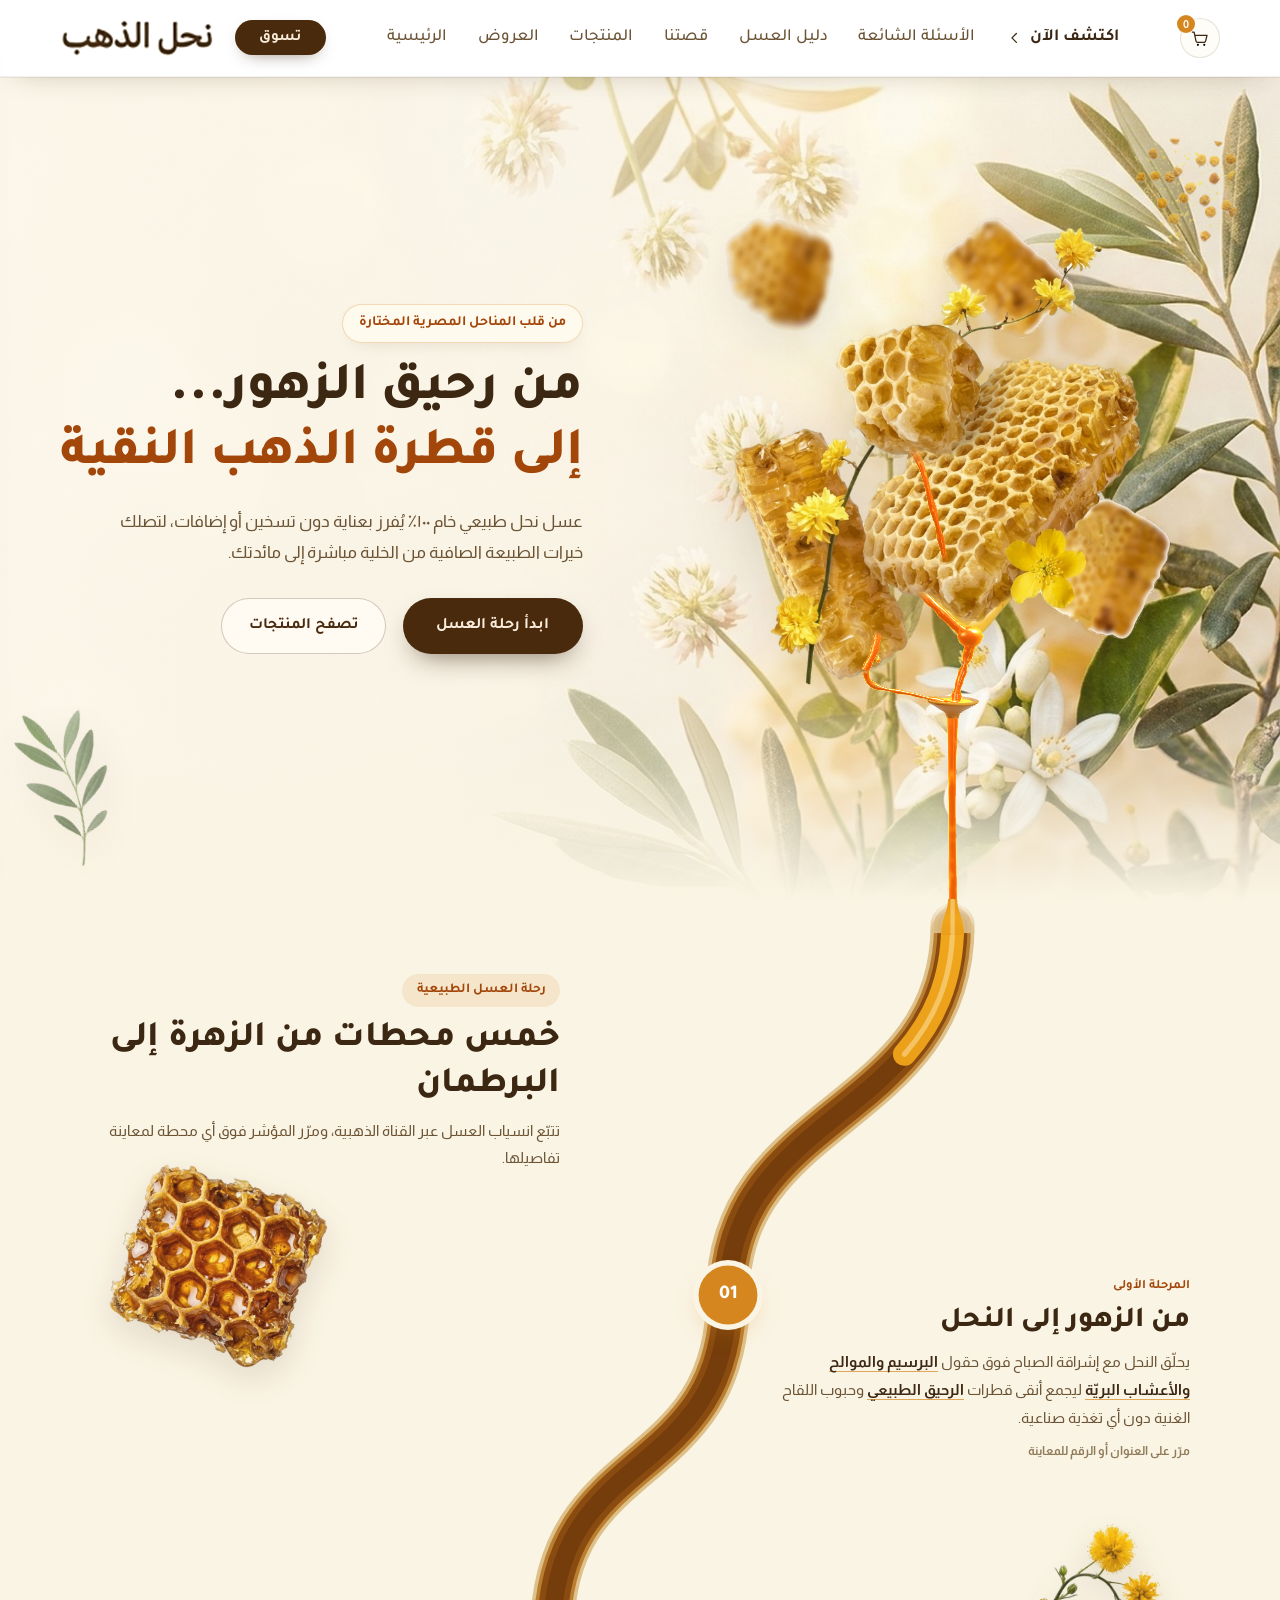
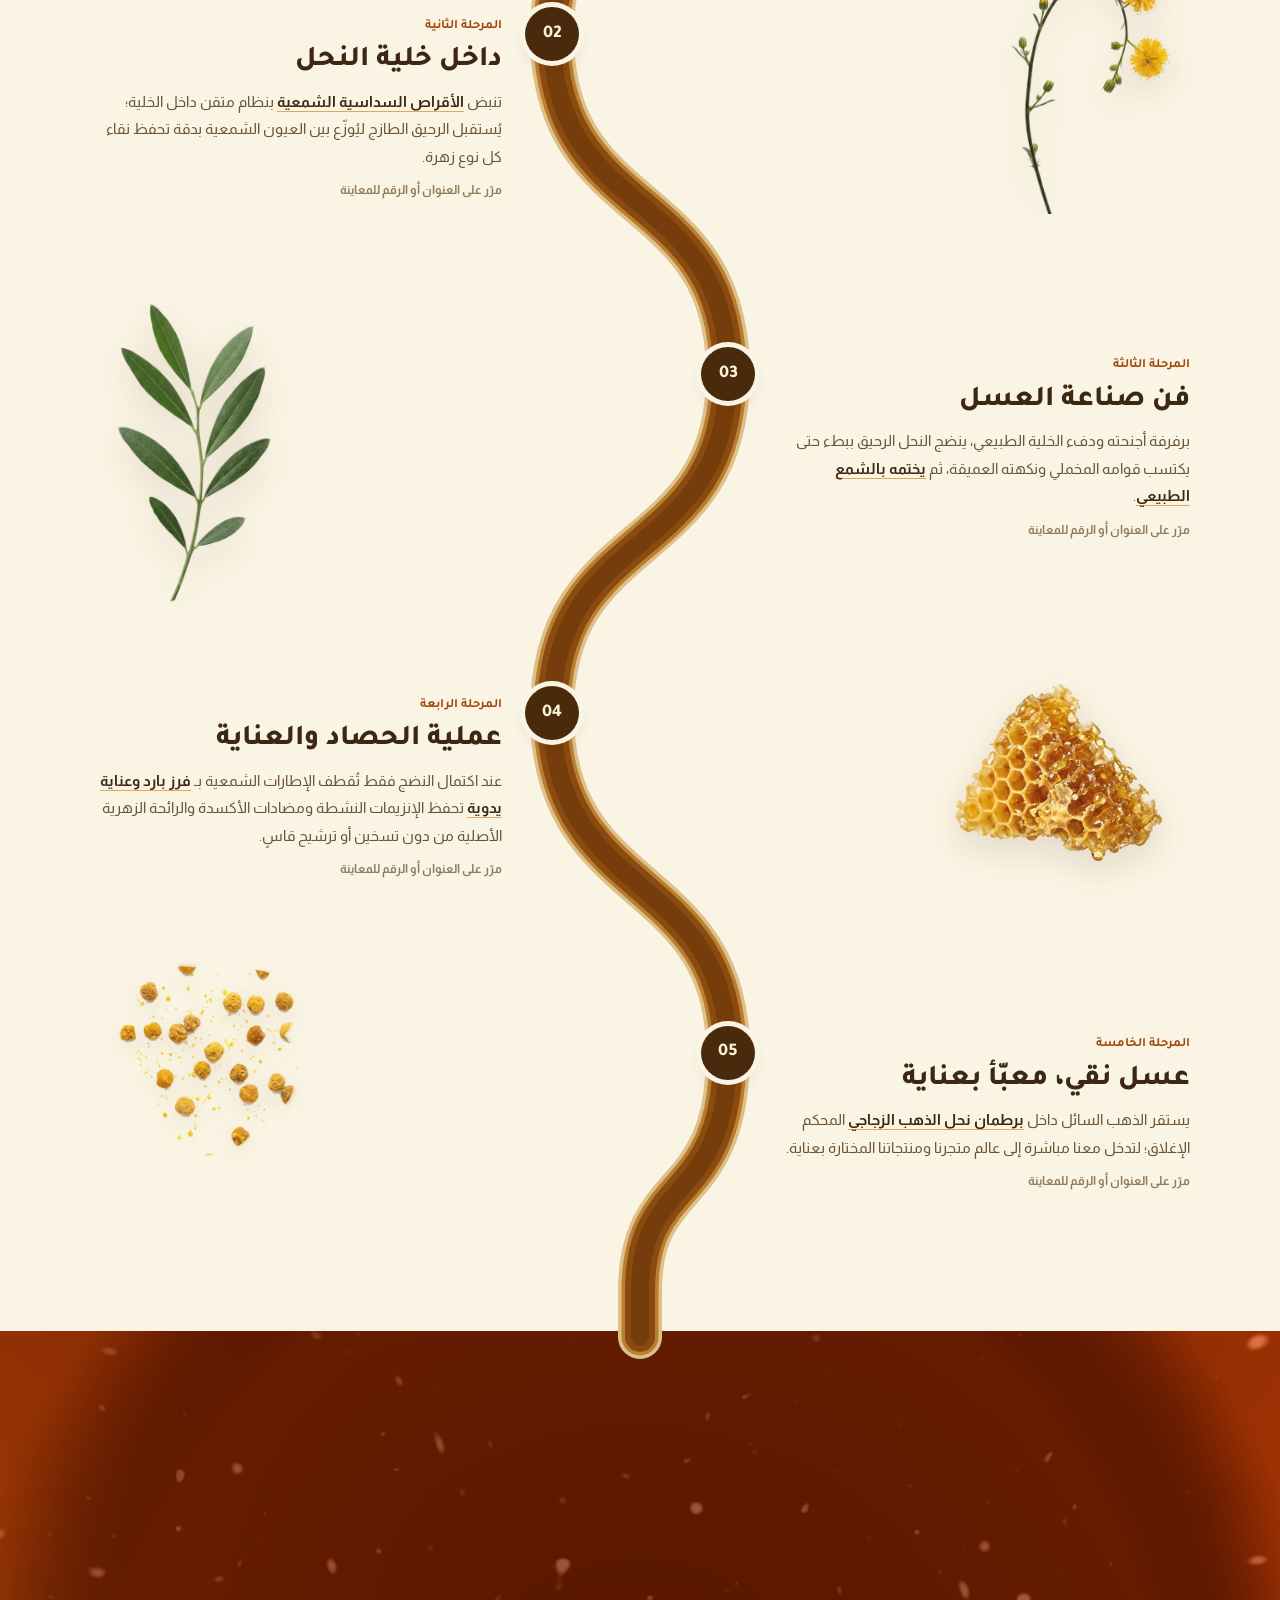
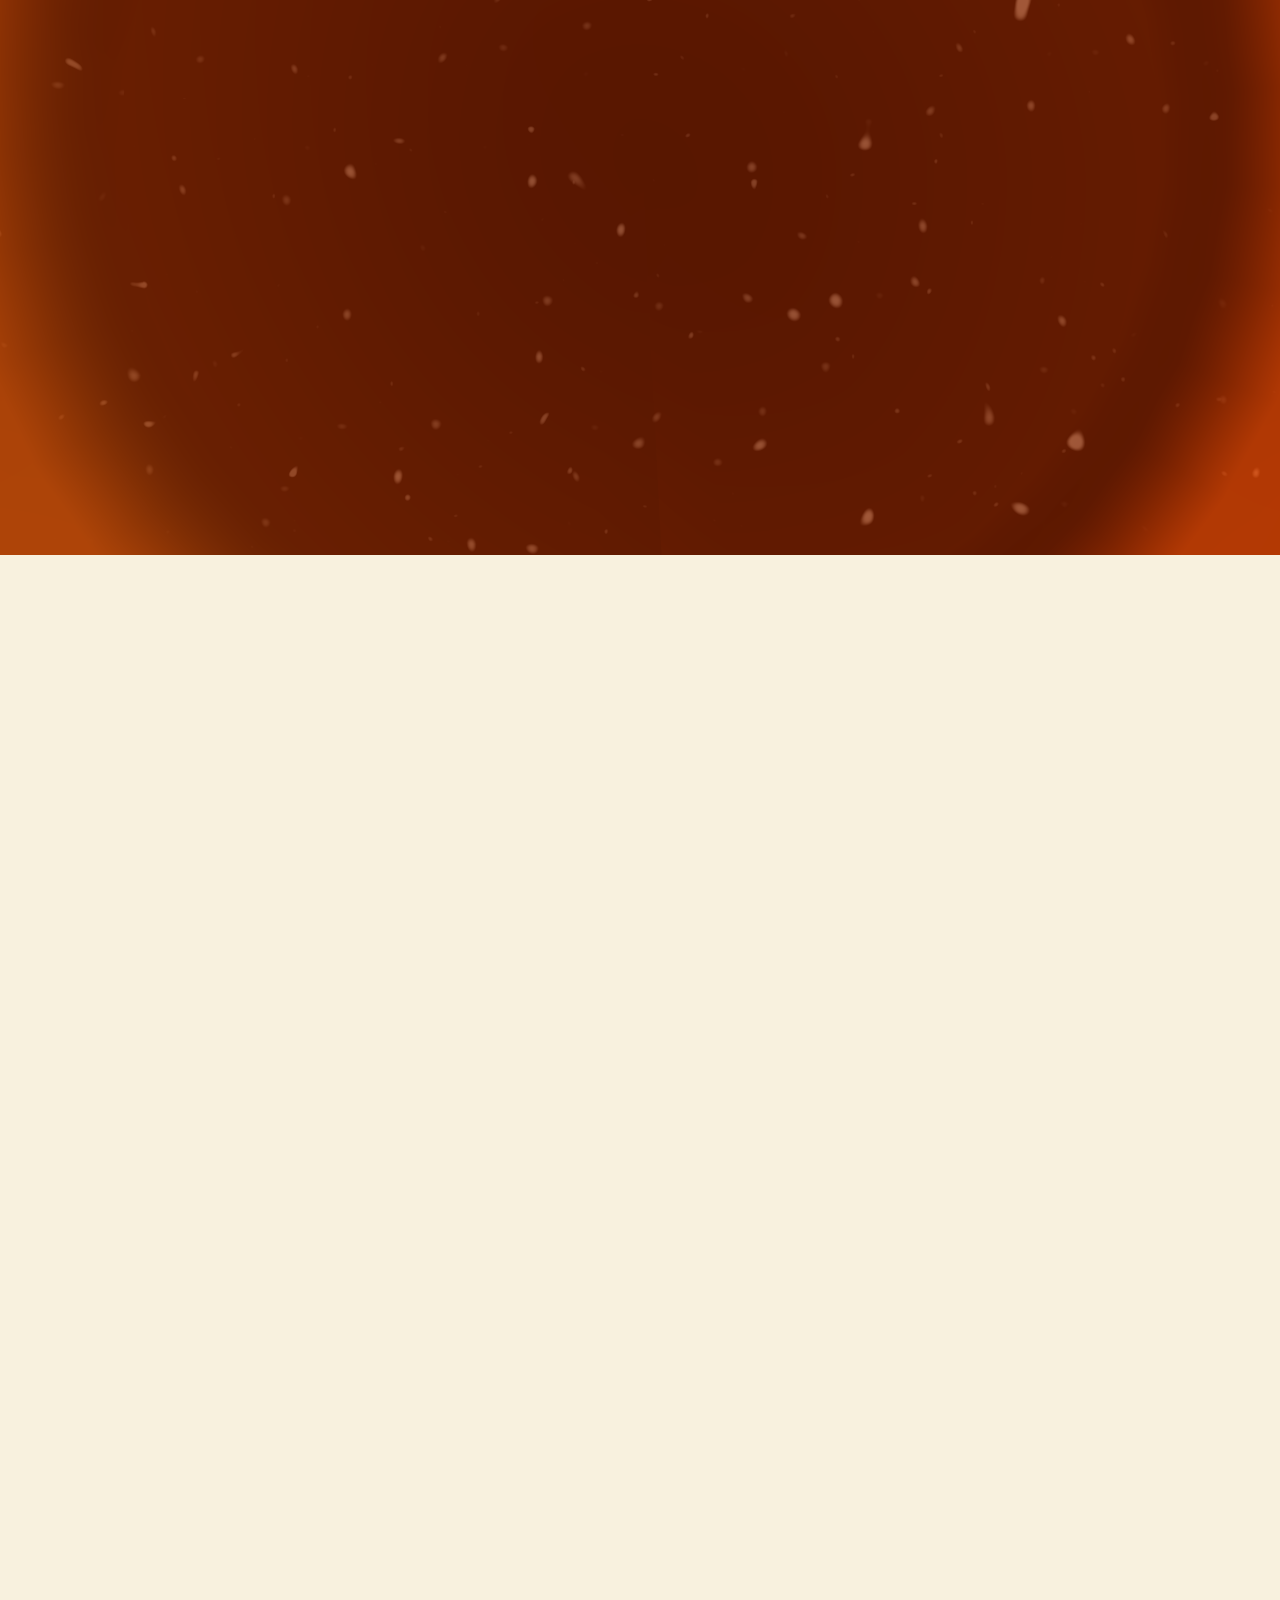
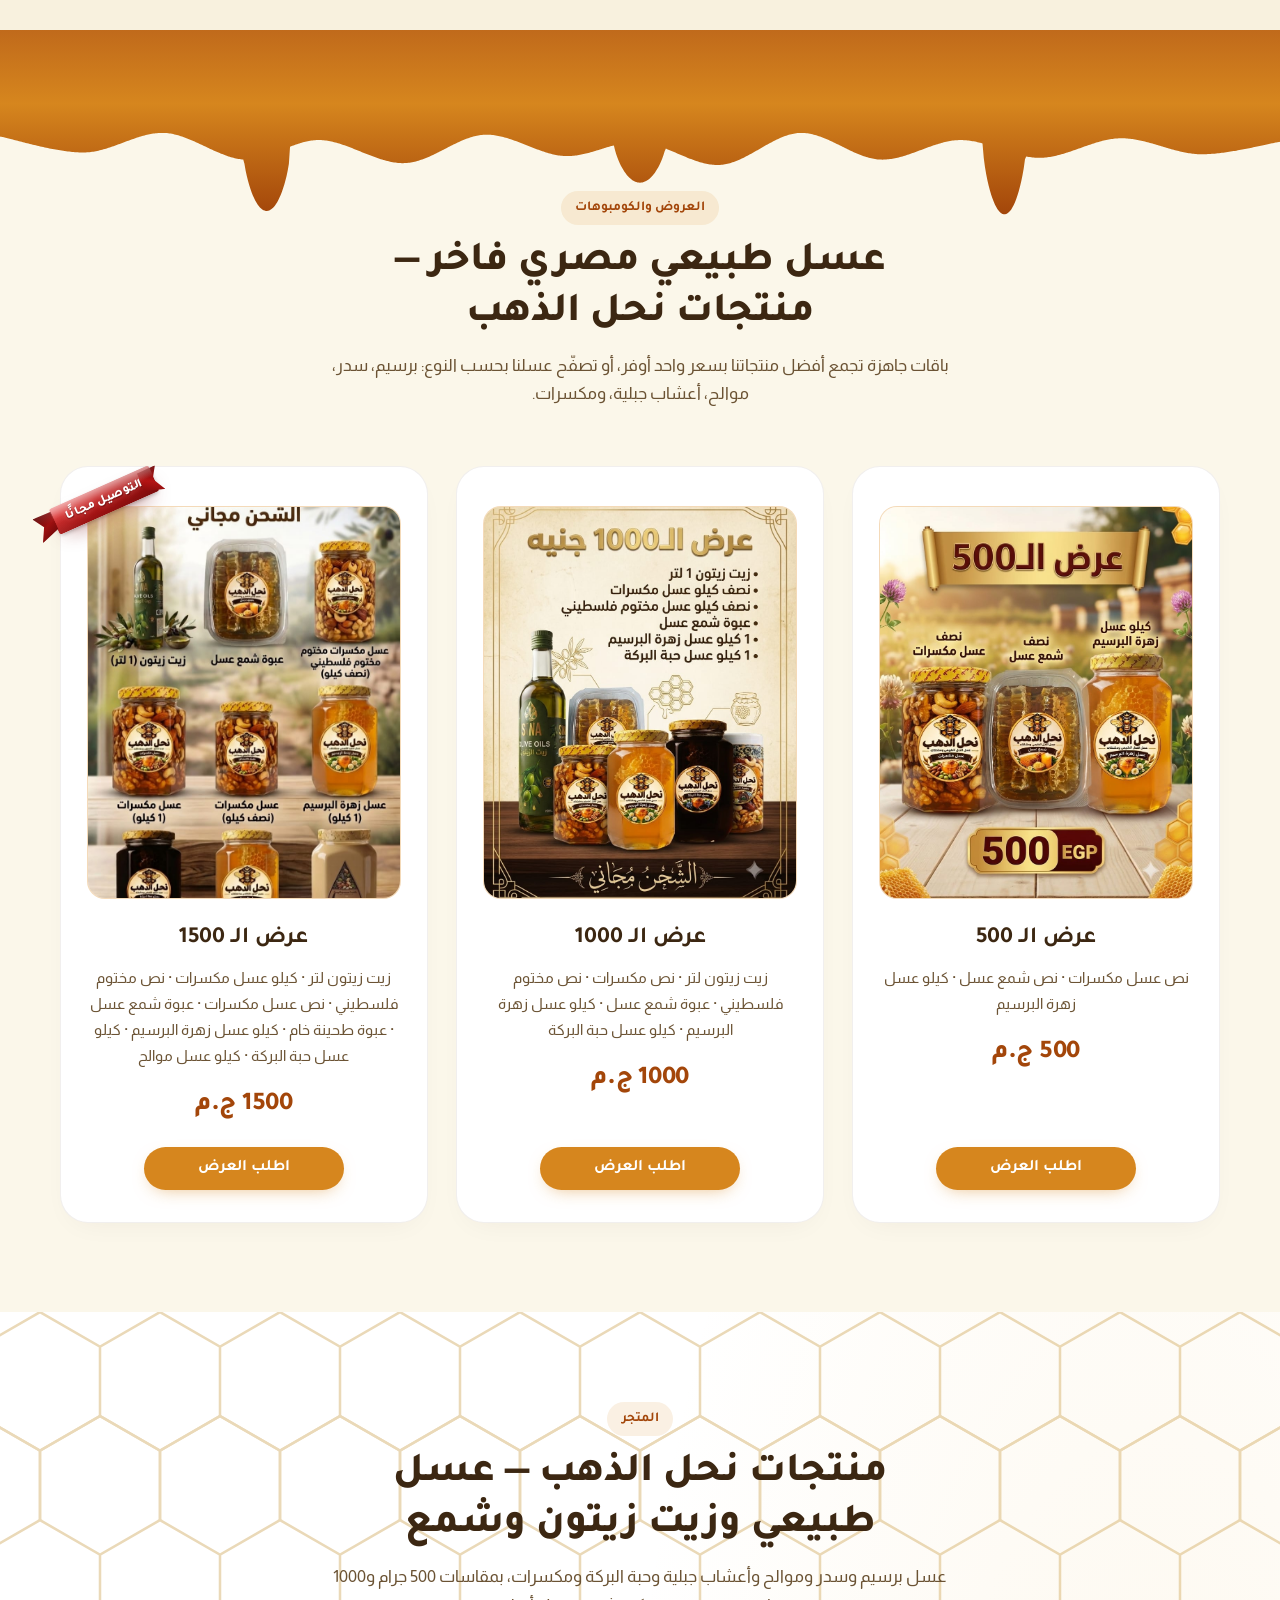
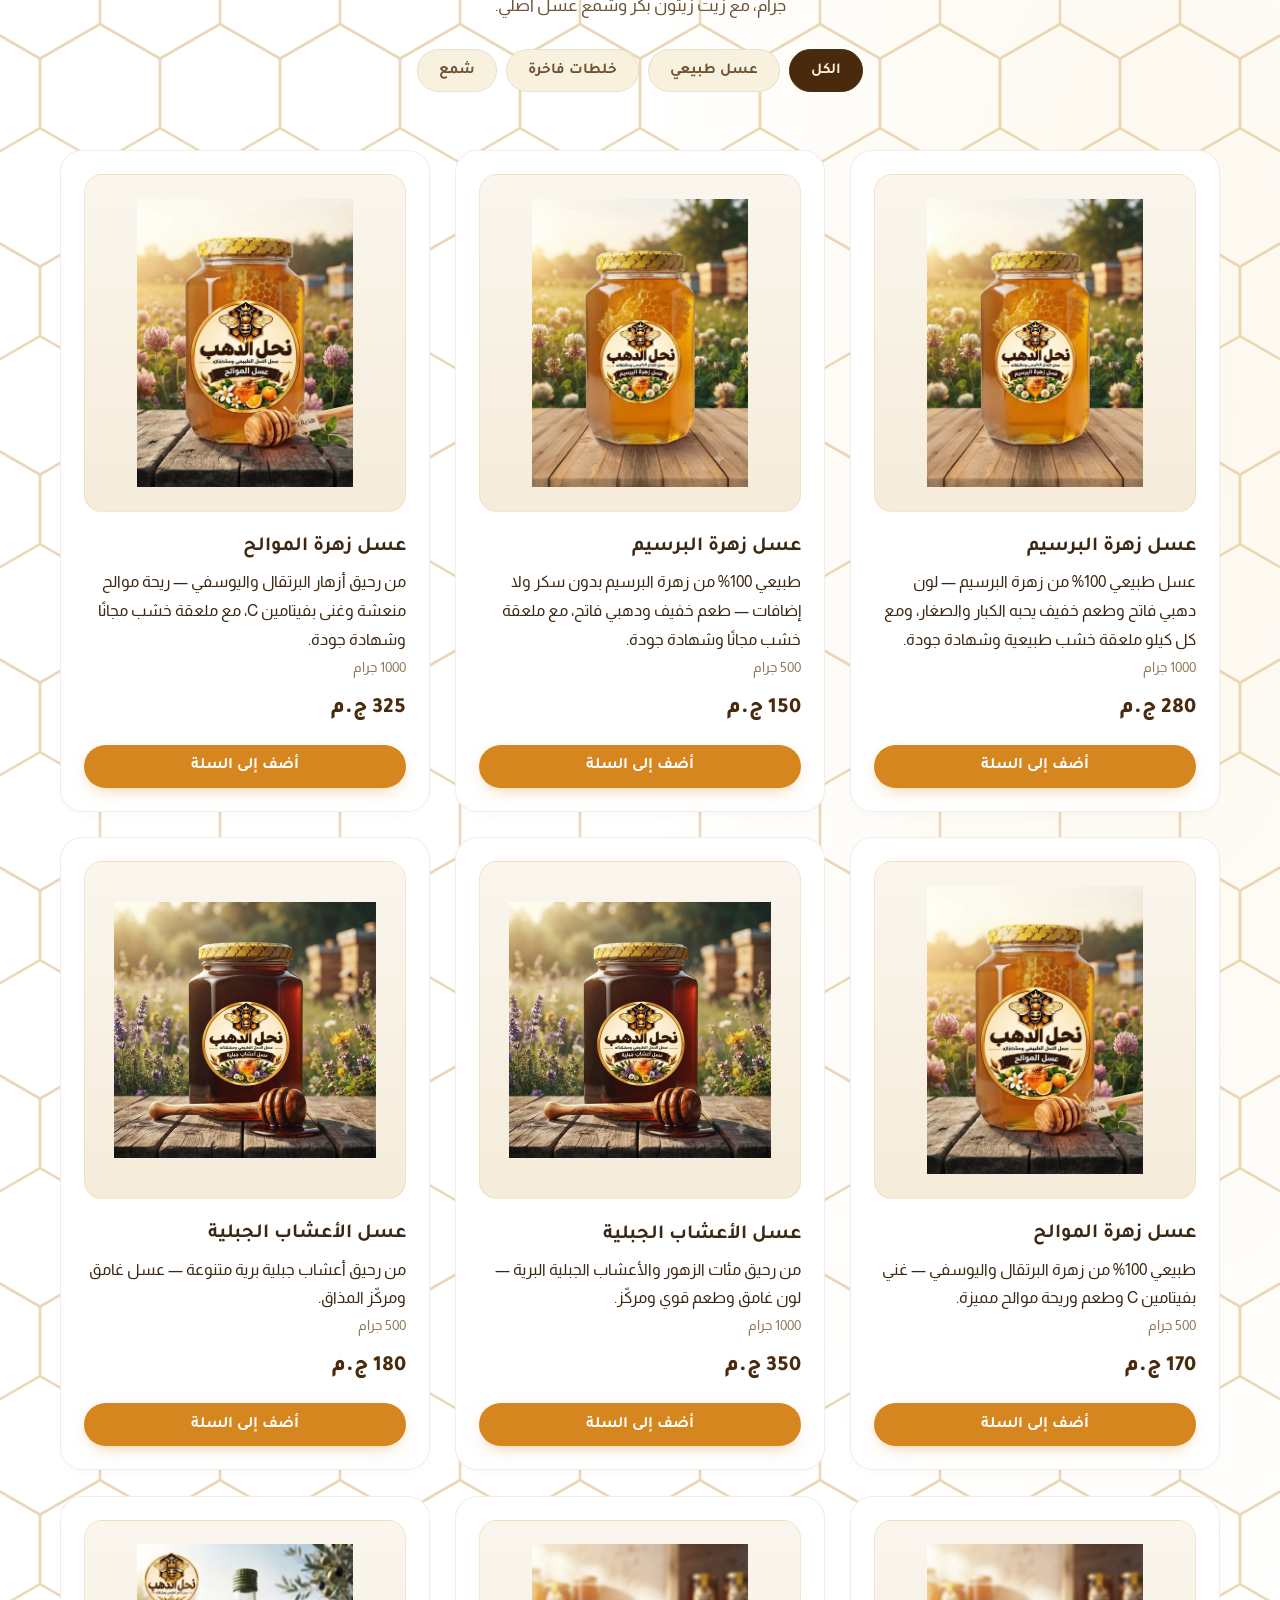
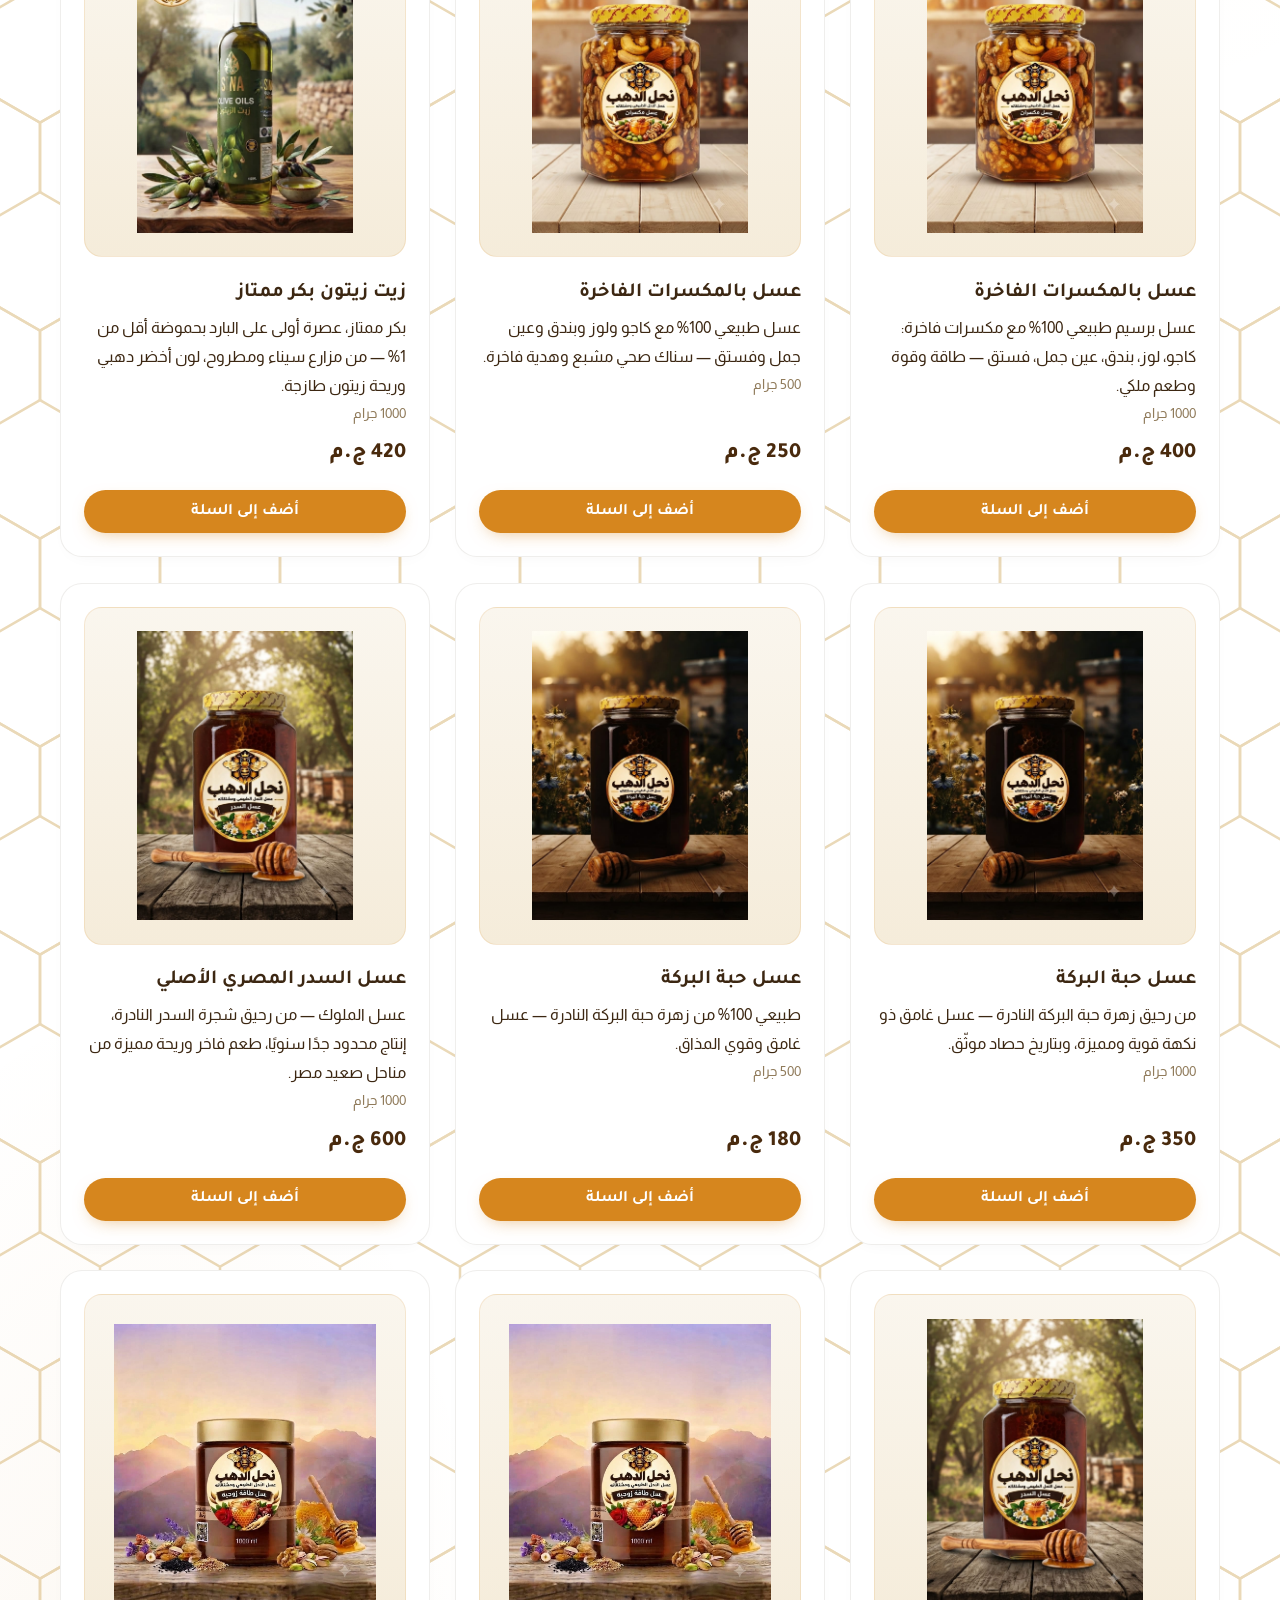
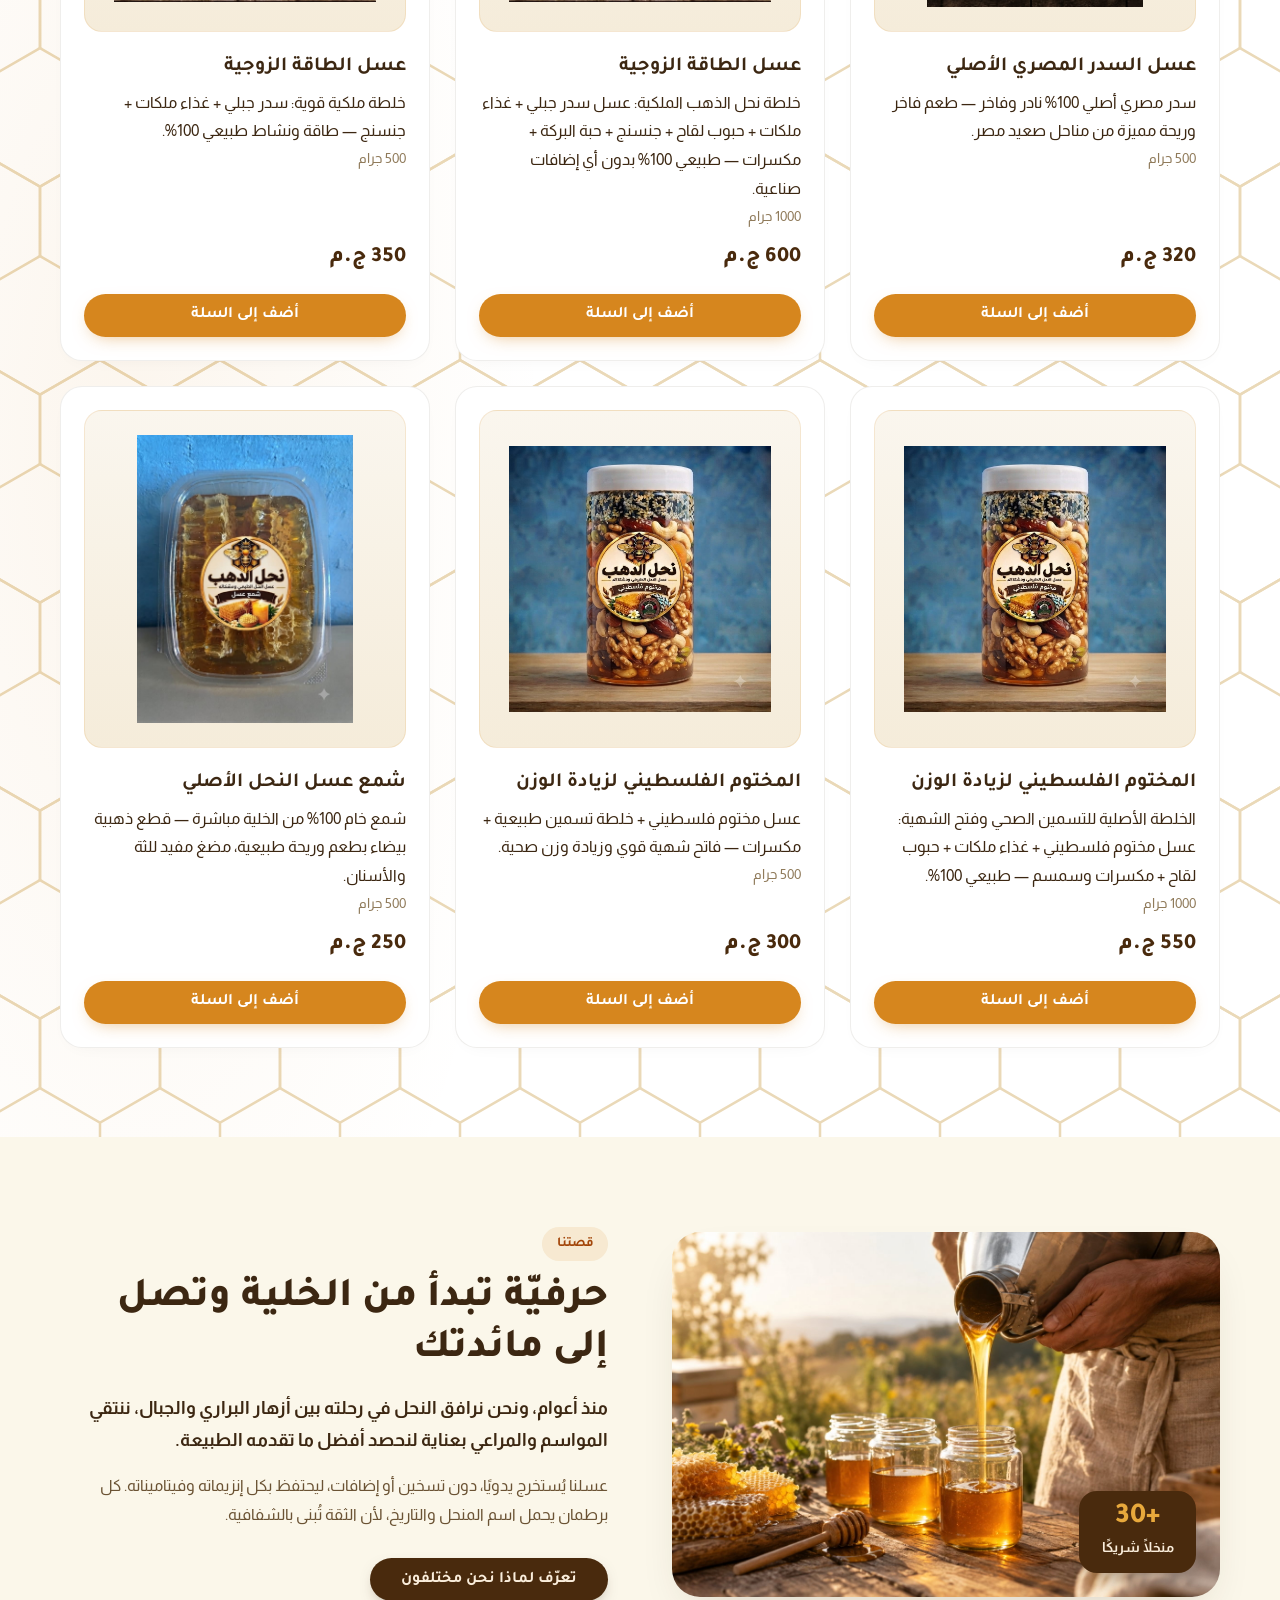
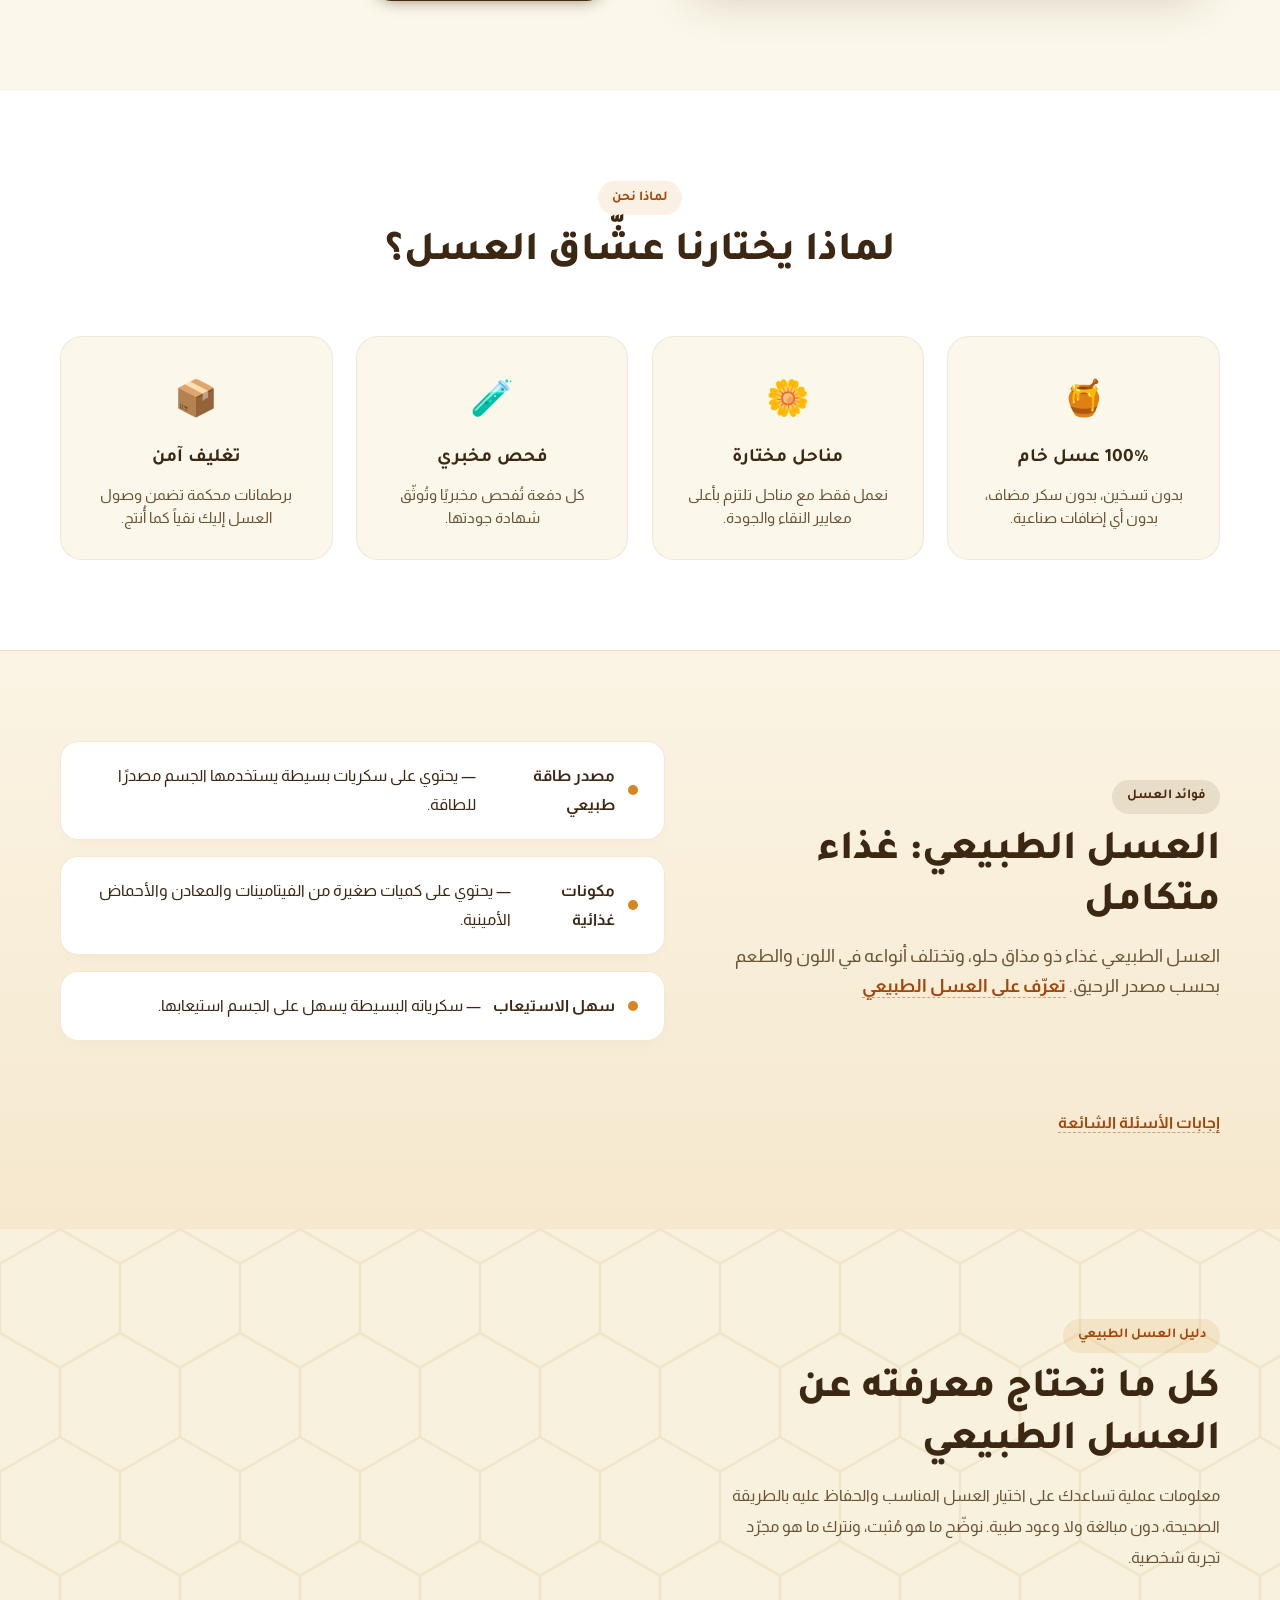
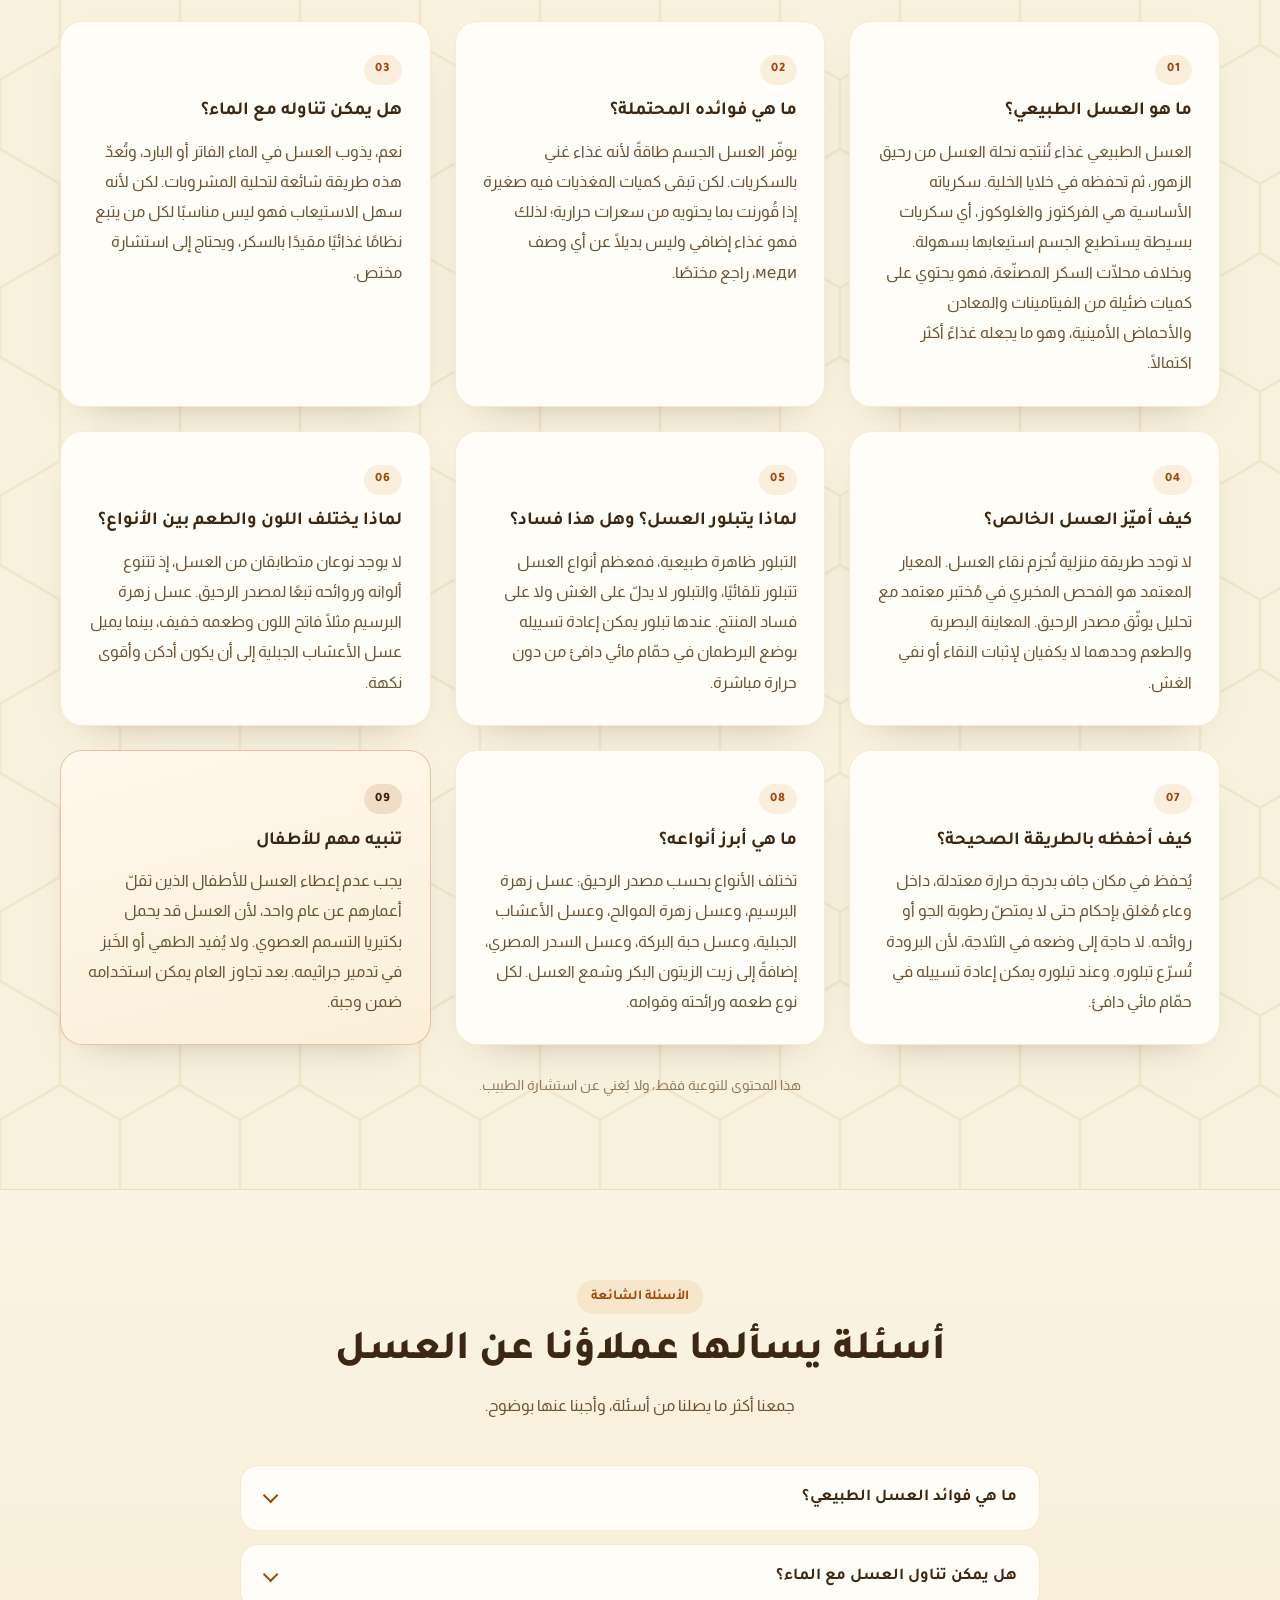
==== commit 61fc9d62: "feat: integrate transparent honeycomb PNG, real-time 3D honey physics, and refined Stage 05 jar" ====
--- a/index.html
+++ b/index.html
@@ -818,11 +818,12 @@
       </div>
 
       <div class="nh-hero__stage" id="heroStage">
-        <div class="nh-hero__fallback-wrap">
-          <img class="nh-hero__fallback-img"
-               src="assets/img/journey/honeycomb-hero-fallback.webp"
+        <div class="nh-hero__visual-wrap" id="heroVisualWrap">
+          <img class="nh-hero__png-img"
+               id="heroHoneycombPng"
+               src="assets/img/journey/honeycomb-hero.png"
                alt="قطع شمع نحل طبيعي مكسورة بأزهار صفراء وعسل ذهبي نقي يتدفق للأسفل"
-               width="685" height="722" decoding="async">
+               width="1370" height="1444" fetchpriority="high" decoding="async">
         </div>
       </div>
     </div>
@@ -838,8 +839,8 @@
       <svg class="nh-journey__svg" id="journeySvg" aria-hidden="true">
         <defs>
           <linearGradient id="nhHoneyGrad" x1="0%" y1="0%" x2="0%" y2="100%">
-            <stop offset="0%" stop-color="#E5A933"/>
-            <stop offset="48%" stop-color="#CC700A"/>
+            <stop offset="0%" stop-color="#EFA61C"/>
+            <stop offset="48%" stop-color="#D4760A"/>
             <stop offset="100%" stop-color="#9F4803"/>
           </linearGradient>
           <linearGradient id="nhInletCupGrad" x1="0%" y1="0%" x2="0%" y2="100%">
@@ -848,9 +849,9 @@
             <stop offset="100%" stop-color="#DEC08A" stop-opacity="1"/>
           </linearGradient>
           <linearGradient id="nhInletHoneyGrad" x1="0%" y1="0%" x2="0%" y2="100%">
-            <stop offset="0%" stop-color="#C96807"/>
-            <stop offset="55%" stop-color="#DB8314"/>
-            <stop offset="100%" stop-color="#E5A933"/>
+            <stop offset="0%" stop-color="#EA9816"/>
+            <stop offset="55%" stop-color="#EFA61C"/>
+            <stop offset="100%" stop-color="#EB9D18"/>
           </linearGradient>
           <clipPath id="nhBoardTopClip">
             <rect x="-400" y="0" width="3200" height="9000"/>
@@ -875,7 +876,8 @@
           <path class="nh-tube-sheen" id="journeyPathSheen" d=""/>
         </g>
         <path id="journeyInletCup" fill="url(#nhInletCupGrad)" opacity="0" d=""/>
-        <path id="journeyInletHoney" fill="url(#nhHoneyGrad)" d=""/>
+        <path id="journeyInletHoney" fill="url(#nhInletHoneyGrad)" d=""/>
+        <path class="nh-tube-sheen" id="journeyInletSheen" d=""/>
       </svg>
 
       <!-- Selective transparent botanical & broken honeycomb cutouts in empty alternating margins -->
--- a/assets/css/journey.css
+++ b/assets/css/journey.css
@@ -1,6 +1,6 @@
 /* ============================================================
    journey.css — Scoped Styles strictly (.nh-*) for:
-     1. New Hero Section (.nh-hero) with Botanical Meadow + 3D Honeycomb Frame
+     1. New Hero Section (.nh-hero) with Botanical Meadow + Transparent Honeycomb PNG & 3D Flow
      2. Organic 2D Honey Journey (.nh-journey) — outline-free rich-amber S-tube
      3. Pinned GSAP ScrollTrigger Jar Finale & Caustic Reveal (.nh-finale)
      4. Floating Editorial Stage Preview (.nh-preview)
@@ -12,7 +12,7 @@
 /* ============================================================
    1. NEW BOTANICAL HERO SECTION (#hero)
    Left: clean editorial RTL Arabic copy over bright cream light
-   Right: clover/citrus floral atmosphere + 3D Stainless Drum w/ OPEN tap
+   Right: clover/citrus floral atmosphere + transparent Honeycomb PNG + real-time 3D Honey Flow
    ============================================================ */
 .nh-hero {
   position: relative;
@@ -35,12 +35,12 @@
 
 .nh-hero__inner {
   position: relative;
-  z-index: 6;
+  z-index: 4;
   width: 100%;
   max-width: var(--container, 1240px);
   margin-inline: auto;
   padding-inline: var(--gutter, 40px);
-  /* LTR column ordering locks text strictly on screen LEFT & stainless tank on RIGHT */
+  /* LTR column ordering locks text strictly on screen LEFT & honeycomb visual on RIGHT */
   direction: ltr;
   display: grid;
   grid-template-columns: minmax(0, 1.02fr) minmax(0, 0.98fr);
@@ -148,13 +148,13 @@
   justify-content: center;
 }
 
-/* Full-hero transparent WebGL canvas spanning cleanly down to Hero foot seam */
+/* Full-hero transparent WebGL canvas rendering real-time 3D honey flow above PNG down to Hero foot seam */
 .nh-hero__canvas {
   position: absolute;
   inset: 0;
   width: 100%;
   height: 100%;
-  z-index: 4;
+  z-index: 5;
   pointer-events: none;
   display: block;
 }
@@ -163,7 +163,7 @@
 .nh-hero__decor {
   position: absolute;
   inset: 0;
-  z-index: 3;
+  z-index: 2;
   pointer-events: none;
   overflow: hidden;
 }
@@ -192,22 +192,26 @@
   .nh-hero__decor { display: none; }
 }
 
-.nh-hero__fallback-wrap {
-  display: none;
-  position: relative;
-  width: min(440px, 92%);
-  text-align: center;
-}
-
-.nh-hero__fallback-img {
+.nh-hero__visual-wrap {
+  display: block;
+  position: relative;
+  z-index: 3;
+  width: min(465px, 90%);
+  margin-inline: auto;
+  margin-top: -1.4rem;
+  margin-bottom: 2.2rem;
+  pointer-events: none;
+  user-select: none;
+}
+
+.nh-hero__png-img {
   width: 100%;
   height: auto;
   display: block;
-  filter: drop-shadow(0 20px 28px rgba(73, 42, 13, 0.22));
+  filter: drop-shadow(0 18px 28px rgba(73, 42, 13, 0.16));
 }
 
 .nh-hero--fallback .nh-hero__canvas { display: none; }
-.nh-hero--fallback .nh-hero__fallback-wrap { display: block; }
 
 /* ============================================================
    2. NEW ORGANIC 2D HONEY JOURNEY SECTION (#journey)
@@ -833,6 +837,12 @@
     min-height: clamp(290px, 42svh, 360px);
   }
 
+  .nh-hero__visual-wrap {
+    width: min(320px, 84%);
+    margin-top: 0;
+    margin-bottom: 1.8rem;
+  }
+
   .nh-journey__inlet {
     height: 96px;
   }
